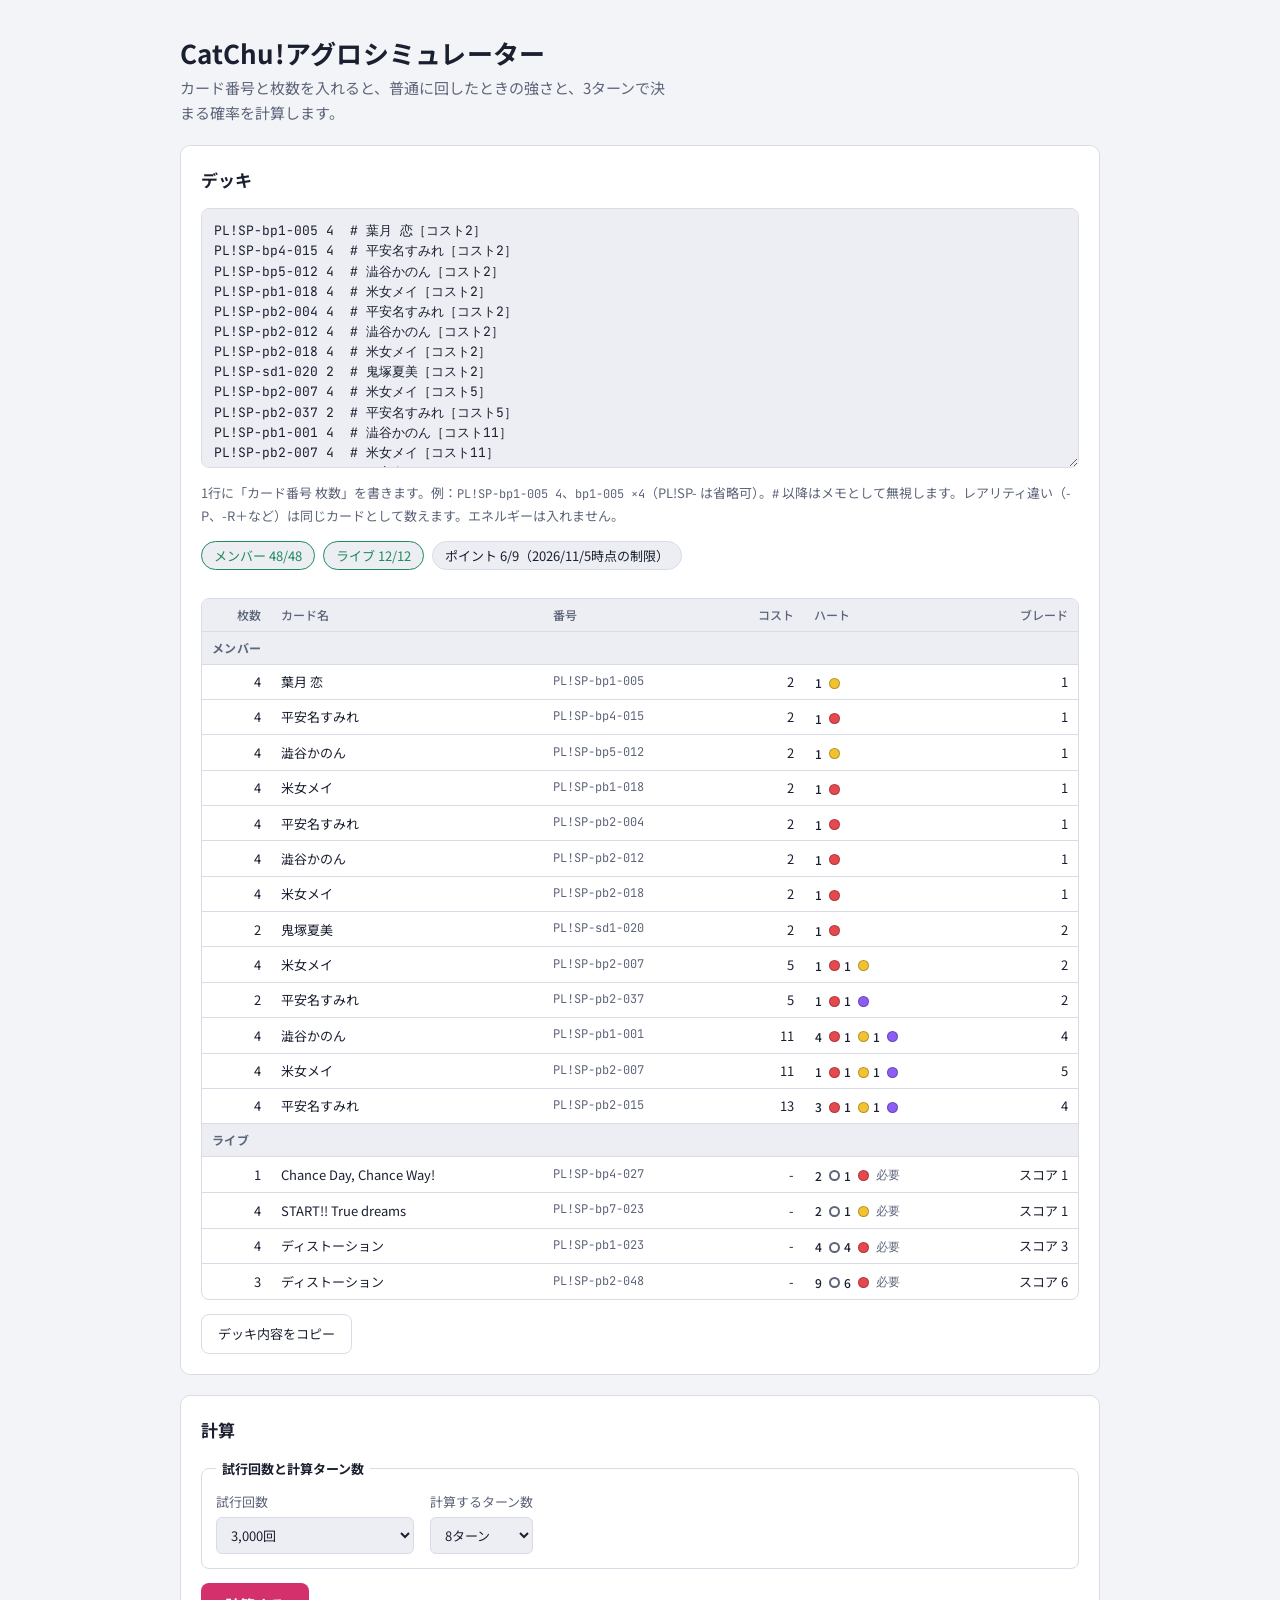
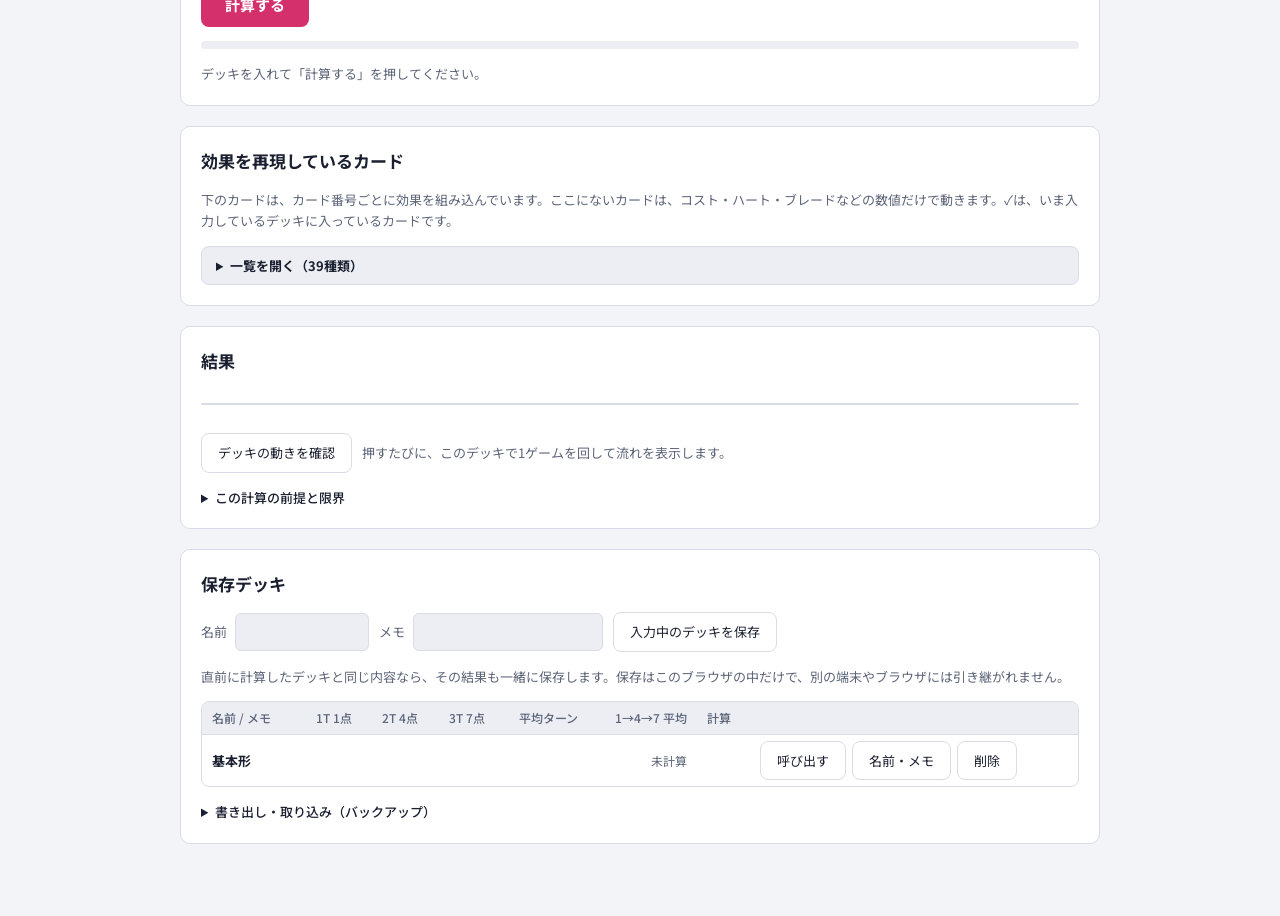
==== index.html @ fefd209f "ポイント表示の注記を変更 Co-Authored-By: Claude Sonnet 5.5 <noreply@anthropic.com> Claude-Session: https://claud" ====
<!doctype html>
<html lang="ja">
<head>
<meta charset="utf-8">
<meta name="viewport" content="width=device-width, initial-scale=1, viewport-fit=cover">
<meta name="robots" content="noindex, nofollow, noarchive, nosnippet, noimageindex">
<meta name="googlebot" content="noindex, nofollow">
</head>
<body>
<title>CatChu!アグロシミュレーター</title>
<link rel="preconnect" href="https://fonts.googleapis.com">
<link rel="preconnect" href="https://fonts.gstatic.com" crossorigin>
<link rel="stylesheet" href="https://fonts.googleapis.com/css2?family=JetBrains+Mono:wght@400;500&family=Noto+Sans+JP:wght@400;500;700&display=swap">
<style>
/* 配置: 1カラムの作業画面。上から「デッキ入力 → 設定 → 結果 → 比較表」。
   色: ラブカのピンクを1色だけ強調に使い、残りは青みのグレーで統一。 */
:root{
  --bg:#f3f4f8; --surface:#ffffff; --surface2:#eceef4; --line:#d9dce6;
  --fg:#1b2030; --muted:#5d6579; --accent:#d4306b; --accent-fg:#ffffff; --accent-soft:#fbe3ec;
  --good:#1f8a5b; --warn:#b7791f; --bad:#c0392b;
  --bar:#d4306b; --bar2:#8f98b3; --grid:#d9dce6;
  --font:"Noto Sans JP",system-ui,-apple-system,"Hiragino Sans","Yu Gothic UI",sans-serif;
  --mono:"JetBrains Mono",ui-monospace,SFMono-Regular,Menlo,Consolas,monospace;
}
@media (prefers-color-scheme: dark){
  :root:not([data-theme="light"]){
    --bg:#12141c; --surface:#1b1e29; --surface2:#242836; --line:#323749;
    --fg:#e8eaf2; --muted:#9aa2b8; --accent:#ff6b9d; --accent-fg:#1b0f15; --accent-soft:#3a1d2a;
    --good:#4cc38a; --warn:#e0a94a; --bad:#ff7b6b;
    --bar:#ff6b9d; --bar2:#6d7692; --grid:#323749; color-scheme:dark;
  }
}
:root[data-theme="dark"]{
  --bg:#12141c; --surface:#1b1e29; --surface2:#242836; --line:#323749;
  --fg:#e8eaf2; --muted:#9aa2b8; --accent:#ff6b9d; --accent-fg:#1b0f15; --accent-soft:#3a1d2a;
  --good:#4cc38a; --warn:#e0a94a; --bad:#ff7b6b;
  --bar:#ff6b9d; --bar2:#6d7692; --grid:#323749; color-scheme:dark;
}
*{box-sizing:border-box}
body{background:var(--bg);color:var(--fg);font-family:var(--font);font-size:15px;line-height:1.65;
  padding-block:28px 64px;padding-left:max(16px,env(safe-area-inset-left,0px));padding-right:max(16px,env(safe-area-inset-right,0px))}
.wrap{max-width:920px;margin:0 auto;display:flex;flex-direction:column;gap:20px}
header h1{font-size:26px;line-height:1.3;margin:0 0 6px;font-weight:700;letter-spacing:.01em;text-wrap:balance}
header p{margin:0;color:var(--muted);max-width:62ch}
section{background:var(--surface);border:1px solid var(--line);border-radius:10px;padding:20px;display:flex;flex-direction:column;gap:14px;min-width:0}
h2{font-size:17px;margin:0;font-weight:700}
h3{font-size:14px;margin:0;font-weight:700;color:var(--muted);letter-spacing:.04em}
.row{display:flex;flex-wrap:wrap;gap:10px;align-items:center}
.chips{display:flex;flex-wrap:wrap;gap:8px}
button,select,input[type=text]{font:inherit;color:inherit}
.chip{border:1px solid var(--line);background:var(--surface2);border-radius:999px;padding:5px 14px;cursor:pointer;font-size:13px}
.chip:hover{border-color:var(--accent)}
.chip:focus-visible,button:focus-visible,textarea:focus-visible,select:focus-visible,input:focus-visible{outline:2px solid var(--accent);outline-offset:2px}
textarea{width:100%;min-height:260px;resize:vertical;font-family:var(--mono);font-size:13px;line-height:1.55;background:var(--surface2);color:var(--fg);
  border:1px solid var(--line);border-radius:8px;padding:12px;tab-size:2}
.hint{font-size:13px;color:var(--muted);margin:0}
.pills{display:flex;flex-wrap:wrap;gap:8px}
.pill{font-size:13px;padding:3px 12px;border-radius:999px;background:var(--surface2);border:1px solid var(--line);font-variant-numeric:tabular-nums}
.pill.ok{border-color:var(--good);color:var(--good)}
.pill.ng{border-color:var(--bad);color:var(--bad)}
.pill.wn{border-color:var(--warn);color:var(--warn)}
ul.issues{margin:0;padding-left:1.2em;font-size:13px;display:flex;flex-direction:column;gap:2px}
ul.issues li.e{color:var(--bad)} ul.issues li.w{color:var(--warn)}
.tablewrap{overflow-x:auto;border:1px solid var(--line);border-radius:8px}
table{border-collapse:collapse;width:100%;font-size:13px;font-variant-numeric:tabular-nums}
th,td{padding:6px 10px;text-align:left;border-bottom:1px solid var(--line);white-space:nowrap}
th{font-weight:500;color:var(--muted);background:var(--surface2);font-size:12px}
tr:last-child td{border-bottom:0}
td.n,th.n{text-align:right}
tr.grp td{background:var(--surface2);color:var(--muted);font-size:12px;font-weight:700;letter-spacing:.04em}
.id{font-family:var(--mono);font-size:12px;color:var(--muted)}
.dots{display:inline-flex;gap:3px;align-items:center;vertical-align:middle}
.dot{width:11px;height:11px;border-radius:50%;display:inline-block;border:1px solid rgba(0,0,0,.25)}
.dot.k0{background:transparent;border:2px solid var(--muted)}
.k1{background:#ff8ab5}.k2{background:#e5484d}.k3{background:#f2c230}.k4{background:#3fb26b}.k5{background:#3b82f6}.k6{background:#8b5cf6}
.dots b{font-weight:500;font-size:12px;margin-right:4px;margin-left:1px}
.settings{display:flex;flex-wrap:wrap;gap:16px;align-items:end}
label.f{display:flex;flex-direction:column;gap:4px;font-size:13px;color:var(--muted)}
select,input[type=text]{background:var(--surface2);border:1px solid var(--line);border-radius:6px;padding:7px 10px;color:var(--fg)}
.grps{display:grid;grid-template-columns:repeat(auto-fit,minmax(260px,1fr));gap:12px}
fieldset.grp2{border:1px solid var(--line);border-radius:8px;padding:12px 14px 14px;margin:0;min-width:0;display:flex;flex-direction:column;gap:8px}
fieldset.grp2 legend{font-size:13px;font-weight:700;padding:0 6px}
.run{background:var(--accent);color:var(--accent-fg);border:0;border-radius:8px;padding:10px 24px;font-weight:700;cursor:pointer;font-size:15px}
.run:disabled{opacity:.5;cursor:default}
.ghost{background:transparent;border:1px solid var(--line);border-radius:8px;padding:8px 16px;cursor:pointer;font-size:13px}
.ghost:hover{border-color:var(--accent)}
.prog{height:8px;border-radius:99px;background:var(--surface2);overflow:hidden}
.prog>div{height:100%;width:0;background:var(--accent);transition:width .15s}
.tiles{display:grid;grid-template-columns:repeat(auto-fit,minmax(150px,1fr));gap:10px}
.tile{background:var(--surface2);border-radius:8px;padding:10px 14px;display:flex;flex-direction:column;gap:2px}
.tile .k{font-size:12px;color:var(--muted)}
.tile .v{font-size:24px;font-weight:700;font-variant-numeric:tabular-nums;line-height:1.3}
.tile.hi{background:var(--accent-soft)}
.tile .s{font-size:12px;color:var(--muted)}
.chartbox{min-width:0}
svg.chart{width:100%;height:auto;display:block}
svg.chart text{fill:var(--muted);font-family:var(--font);font-size:12px}
svg.chart text.val{fill:var(--fg);font-variant-numeric:tabular-nums;font-weight:700}
svg.chart .gl{stroke:var(--grid);stroke-width:1}
svg.chart .b1{fill:var(--bar)} svg.chart .b2{fill:var(--bar2)}
.funnel{display:flex;flex-direction:column;gap:8px}
.frow{display:grid;grid-template-columns:minmax(140px,230px) 1fr 64px;gap:10px;align-items:center;font-size:13px}
.frow .bar{height:16px;background:var(--surface2);border-radius:4px;overflow:hidden}
.frow .bar>div{height:100%;background:var(--bar);min-width:2px}
.frow .pc{font-variant-numeric:tabular-nums;text-align:right;font-weight:700}
.keys{display:flex;flex-wrap:wrap;gap:6px;font-size:12px}
.keys span{padding:2px 10px;border-radius:999px;border:1px solid var(--line)}
.keys span.y{border-color:var(--good);color:var(--good)} .keys span.n{border-color:var(--bad);color:var(--bad)}
details{font-size:13px;color:var(--muted)} details summary{cursor:pointer;color:var(--fg);font-weight:500}
details ul{margin:8px 0 0;padding-left:1.2em;display:flex;flex-direction:column;gap:4px}
.empty{color:var(--muted);font-size:14px;padding:6px 0}
details.eff{border:1px solid var(--line);border-radius:8px;padding:8px 14px;background:var(--surface2)}
details.eff>summary{font-weight:700;color:var(--fg)}
details.eff h4{margin:14px 0 4px;font-size:13px}
details.eff ul{margin:0;padding-left:1.3em;display:flex;flex-direction:column;gap:3px;font-size:13px;color:var(--fg)}
details.eff li .mk{color:var(--good);font-weight:700;margin-right:4px}
details.eff li .nt{color:var(--muted)}
#traceBox{display:flex;flex-direction:column;gap:12px}
#traceBox[hidden]{display:none}
#savedTable td.memo{white-space:normal;min-width:120px;max-width:240px;color:var(--muted)}
#savedTable .acts{display:flex;gap:6px}
#savedTable input[type=text]{width:100%;min-width:90px}
.stale{color:var(--muted);font-size:12px}
.tsum{font-weight:700;font-size:14px}
.tturn{border:1px solid var(--line);border-radius:8px;overflow:hidden}
.tturn h4{margin:0;padding:6px 12px;background:var(--surface2);font-size:13px;font-weight:700}
.trow{display:grid;grid-template-columns:92px 1fr;gap:10px;padding:5px 12px;border-top:1px solid var(--line);font-size:13px;line-height:1.6}
.trow:first-of-type{border-top:0}
.trow .bd{font-size:11px;color:var(--muted);padding-top:2px}
.trow .tx{white-space:pre-wrap;overflow-wrap:anywhere}
.trow.res-ok .tx{color:var(--good);font-weight:700}
.trow.res-ng .tx{color:var(--bad);font-weight:700}
@media (max-width:560px){
  .trow{grid-template-columns:1fr;gap:0} .trow .bd{padding-top:0}
  .frow{grid-template-columns:1fr 56px} .frow .bar{grid-column:1/3;order:3}
  section{padding:16px} header h1{font-size:22px}
}
@media (prefers-reduced-motion:reduce){.prog>div{transition:none}}
</style>

<div class="wrap">
<header>
  <h1>CatChu!アグロシミュレーター</h1>
  <p>カード番号と枚数を入れると、普通に回したときの強さと、3ターンで決まる確率を計算します。</p>
</header>

<section id="deckSec">
  <h2>デッキ</h2>
  <textarea id="deck" spellcheck="false" aria-label="デッキのカード番号と枚数" placeholder="PL!SP-bp1-005 4&#10;PL!SP-bp7-023 4&#10;（1行に カード番号 と 枚数）"></textarea>
  <p class="hint">1行に「カード番号 枚数」を書きます。例：<span class="id">PL!SP-bp1-005 4</span>、<span class="id">bp1-005 ×4</span>（PL!SP- は省略可）。<span class="id">#</span> 以降はメモとして無視します。レアリティ違い（-P、-R＋など）は同じカードとして数えます。エネルギーは入れません。</p>
  <div class="pills" id="pills"></div>
  <ul class="issues" id="issues"></ul>
  <div class="tablewrap" id="deckTable"></div>
  <div class="row"><button class="ghost" id="copyDeck" type="button">デッキ内容をコピー</button><span class="hint" id="copyMsg" role="status"></span></div>
</section>

<section id="runSec">
  <h2>計算</h2>
  <div class="grps">
    <fieldset class="grp2">
      <legend>試行回数と計算ターン数</legend>
      <div class="settings">
        <label class="f" for="nGen">試行回数
          <select id="nGen"><option value="300">300回（速い）</option><option value="1000">1,000回</option><option value="3000" selected>3,000回</option><option value="10000">10,000回（時間がかかる）</option></select></label>
        <label class="f" for="turns">計算するターン数
          <select id="turns"><option value="4">4ターン</option><option value="5">5ターン</option><option value="6">6ターン</option><option value="7">7ターン</option><option value="8" selected>8ターン</option><option value="9">9ターン</option><option value="10">10ターン</option></select></label>
      </div>
    </fieldset>
  </div>
  <div class="row"><button class="run" id="go" type="button">計算する</button></div>
  <div class="prog" aria-hidden="true"><div id="progBar"></div></div>
  <p class="hint" id="progMsg" role="status">デッキを入れて「計算する」を押してください。</p>
</section>

<section id="effSec">
  <h2>効果を再現しているカード</h2>
  <p class="hint">下のカードは、カード番号ごとに効果を組み込んでいます。ここにないカードは、コスト・ハート・ブレードなどの数値だけで動きます。✓は、いま入力しているデッキに入っているカードです。</p>
  <details class="eff"><summary>一覧を開く（<span id="effCount"></span>種類）</summary><div id="effList"></div></details>
</section>

<section id="resSec" hidden>
  <h2>結果</h2>
  <div class="tiles" id="tiles"></div>
  <div class="tablewrap" id="paceTable"></div>
  <p class="hint" id="resNote"></p>
  <div class="row"><button class="ghost" id="traceBtn" type="button">デッキの動きを確認</button><button class="ghost" id="traceToggle" type="button" hidden>ログを隠す</button><span class="hint">押すたびに、このデッキで1ゲームを回して流れを表示します。</span></div>
  <div id="traceBox" hidden></div>
  <details>
    <summary>この計算の前提と限界</summary>
    <ul>
      <li>上の3つは、通常プレイの中で「1ターン目に1点で成功 → 2ターン目も成功して累計4点以上 → 3ターン目も成功して累計7点以上」になった割合です（1ターン目が1点ライブに限られるため、表の「スコア 1→4→7 の順」の3ターン以内と同じか、それより少し低い数字になります）。</li>
      <li>平均ターンは通常プレイのモデルで、ライブ成功3回に届いた試行だけで平均しています。登場時・起動・ライブ開始時・ライブ成功時の効果の多く（サーチ、回収、ドロー、エネルギー支払い、START!! のデッキトップ操作など）を、簡易な判断ルールで入れています。効果の使いどころは機械的な目安なので、実際の最善手とは少し違います。1〜3ターン目の計算には、サーチ類とSTART!!の効果だけが入っています（3ターンの動きには回収や起動を使う余地がないため）。</li>
      <li>相手のスコアは考えていません。1ターン目のドローは常にあります。</li>
      <li>ポイント制限は、確認できた一部のカード（葉月 恋 bp1-005、若菜四季 sd1-019、鬼塚夏美 sd1-020、嵐 千砂都 pb1-014、LL-bp2-001）だけ判定します。</li>
      <li>試行回数が少ないと誤差が出ます。</li>
    </ul>
  </details>
</section>

<section id="savedSec">
  <h2>保存デッキ</h2>
  <div class="row">
    <label class="f" for="saveName" style="flex-direction:row;align-items:center;gap:8px">名前<input type="text" id="saveName" size="16" maxlength="40"></label>
    <label class="f" for="saveMemo" style="flex-direction:row;align-items:center;gap:8px">メモ<input type="text" id="saveMemo" size="24" maxlength="80"></label>
    <button class="ghost" id="saveDeck" type="button">入力中のデッキを保存</button>
    <span class="hint" id="saveMsg" role="status"></span>
  </div>
  <p class="hint">直前に計算したデッキと同じ内容なら、その結果も一緒に保存します。保存はこのブラウザの中だけで、別の端末やブラウザには引き継がれません。</p>
  <div class="tablewrap" id="savedTable"></div>
  <details>
    <summary>書き出し・取り込み（バックアップ）</summary>
    <div class="row" style="margin:10px 0">
      <button class="ghost" id="exportBtn" type="button">書き出す</button>
      <button class="ghost" id="importBtn" type="button">下の内容を取り込む</button>
      <span class="hint" id="xferMsg" role="status"></span>
    </div>
    <textarea id="xfer" spellcheck="false" style="min-height:110px" aria-label="書き出し・取り込み用のテキスト" placeholder="「書き出す」を押すとここに保存デッキ一覧が出ます。別の端末ではここに貼り付けて「取り込む」を押します。"></textarea>
  </details>
</section>
</div>

<script id="simsrc" type="text/plain">
/* ===== シミュレーター本体（DOMに依存しない） ===== */
function mulberry32(a){return function(){a|=0;a=a+0x6D2B79F5|0;let t=Math.imul(a^a>>>15,1|a);t=t+Math.imul(t^t>>>7,61|t)^t;return((t^t>>>14)>>>0)/4294967296;};}
function shuffle(arr,rnd){for(let i=arr.length-1;i>0;i--){const j=Math.floor(rnd()*(i+1));const t=arr[i];arr[i]=arr[j];arr[j]=t;}return arr;}
const HN_=['無','桃','赤','黄','緑','青','紫'];
function fmtH(h){const o=[];for(let i=0;i<7;i++)if(h[i]>0)o.push(HN_[i]+h[i]);return o.length?o.join(' '):'なし';}
function nm(c){return c?c.name+'（'+c.no.replace(/^PL!SP-/,'')+'）':'なし';}
function nmh(c){return c.kind==='メンバー'?nm(c)+'［コスト'+c.cost+'］':nm(c)+'［ライブ］';}
function bl(a,f){return a.length?'\n'+a.map(x=>'　・'+f(x)).join('\n'):' なし';}
function nmhs(a){return bl(a,nmh);}
function nms(a){return bl(a,nm);}
const AREA_=['左','中央','右'];
function isLiella(c){return !!(c&&c.group&&c.group.split('/').indexOf('Liella!')>=0);}
function sum(a){let s=0;for(const v of a)s+=v;return s;}

/* DB行 -> カード */
const OVERRIDE_HEARTS=new Set(['PL!SP-pb2-023','PL!SP-pb2-026','PL!SP-bp5-012','PL!SP-bp4-012']);
function makeCard(row){
  const [no,name,kind,unit,group,cost,h,blades,bh,score,allbh,genbh]=row;
  const c={no,name,kind:kind==='M'?'メンバー':kind==='L'?'ライブ':'エネルギー',unit,group,cost,blades,bh,score,allbh,genbh};
  if(kind==='L'){c.need=h.slice();c.h=[0,0,0,0,0,0,0];}else{c.h=h.slice();c.need=null;}
  c.ov=OVERRIDE_HEARTS.has(no);c.hsum=sum(c.h);
  return c;
}

/* ---- ステージ評価（簡易的なカード個別補正つき） ---- */
function memberHearts(c,i,E,leftover,liveBig){
  if(!c.ov)return c.h;
  const h=c.h.slice();const n=c.no;
  if(n==='PL!SP-pb2-023'){if(E>=6)h[2]+=2;if(E>=8)h[2]+=2;}
  else if(n==='PL!SP-pb2-026'){if(leftover>=1)h[2]+=2;}
  else if(n==='PL!SP-bp5-012'){if(liveBig)h[3]+=1;}
  else if(n==='PL!SP-bp4-012'){if(leftover>=1)h[2]+=1;}
  return h;
}
function memberBlades(c,i){
  let b=c.blades;const n=c.no;
  if(i===1){
    if(n==='PL!SP-bp1-004')b+=5;
    if(n==='PL!SP-sd2-004')b+=4;
    if(n==='PL!SP-bp5-015')b+=2;
  }
  return b;
}
function stageSummary(stage,E,leftover,liveBig){
  const h=[0,0,0,0,0,0,0];let B=0;
  for(let i=0;i<stage.length;i++){
    const m=stage[i];
    if(!m)continue;
    const mh=memberHearts(m,i,E,leftover,!!liveBig);
    for(let k=0;k<7;k++)h[k]+=mh[k];
    B+=memberBlades(m,i);
  }
  return [h,B];
}
function stageObj(stage,E,leftover,d){
  let hs=0,B=0;
  for(let i=0;i<3;i++){
    const m=stage[i];
    if(!m)continue;
    if(m.ov){const mh=memberHearts(m,i,E,leftover,false);hs+=mh[0]+mh[1]+mh[2]+mh[3]+mh[4]+mh[5]+mh[6];}
    else hs+=m.hsum;
    B+=memberBlades(m,i);
  }
  // CatChu!以外のメンバーは、あとでCatChu!に張り替える手間が出るため、同程度なら避ける
  let cc=0;
  for(let i=0;i<3;i++){const m=stage[i];if(m&&(m.unit==='CatChu!'||m.no==='PL!SP-bp1-005'))cc++;}
  return hs+d*B+0.4*cc;
}
function permutations(arr){
  if(arr.length<=1)return [arr.slice()];
  const out=[];
  arr.forEach((x,i)=>{const rest=arr.slice(0,i).concat(arr.slice(i+1));for(const p of permutations(rest))out.push([x].concat(p));});
  return out;
}
function satisfy(lives,have,allt,gen){
  for(const perm of permutations(lives)){
    const hv=have.slice();let a=allt,g=gen,ok=true;
    for(const L of perm){
      const need=L.need;
      for(let c=1;c<=6;c++){
        const d=need[c]-hv[c];
        if(d>0){
          if(a>=d){a-=d;hv[c]=0;}else{ok=false;break;}
        }else{hv[c]-=need[c];}
      }
      if(!ok)break;
      const gneed=need[0];
      let pool=a+g;for(let c=1;c<=6;c++)pool+=hv[c];
      if(pool<gneed){ok=false;break;}
      let t=gneed;
      let u=Math.min(g,t);g-=u;t-=u;
      u=Math.min(a,t);a-=u;t-=u;
      while(t>0){
        let bc=1;for(let k=2;k<=6;k++)if(hv[k]>hv[bc])bc=k;
        hv[bc]-=1;t-=1;
      }
    }
    if(ok)return true;
  }
  return false;
}
function effLive(L,stage,E,leftover){
  const need=L.need.slice();let score=L.score;
  const names=new Set();
  for(const m of stage)if(m&&m.unit==='CatChu!')names.add(m.name);
  const k=names.size;const n=L.no;
  if(n==='PL!SP-pb1-023'){if(k>=2&&(E-leftover)<=6)score+=1;}
  else if(n==='PL!SP-pb2-048'){
    for(let i=0;i<k;i++){const r=Math.min(2,need[0]);need[0]-=r;need[2]+=1;}
    if(need[2]>=9)score+=1;
  }
  else if(n==='PL!SP-bp4-028'){if(leftover>=1)score+=1;}
  else if(n==='PL!SP-sd1-026'){if(E>=9)score+=1;}
  else if(n==='PL!SP-bp1-027'){if(E>=12)score+=1;}
  else if(n==='PL!SP-pb2-045'){for(const m of stage)if(m&&sum(m.h)>=4)score+=1;}
  return {card:L,need,score,allbh:L.allbh,genbh:L.genbh,bh:L.bh};
}

const DEFAULT_PARAMS={mull_cost:5,mull_lives:1,mull_live_maxscore:3,mull_live_maxneed:7,yield_density:0.35,conf:0.8,hand_min:4,junk_cost:9,dig:3,fill:1,mull_k2:1,mull_km:99,play_pen:1,prot_turns:3,prot_one:1,attempt_th:0.5,th1:0.3,right_first:0.02,search_live:1,fill_always:1,est_n:24,prot_cost:1,sel_mode:1,prot_big:1,top_key:1,name_bonus:0.8,search_bonus:2,pace:1,s5:1,s5b:3,l37_bonus:1};

class Game{
  constructor(deck,rnd,params,log){
    this.rnd=rnd;this.p=params;this.log=log||null;this.turn=0;
    this.deck=deck.slice();shuffle(this.deck,rnd);
    this.hand=[];this.disc=[];this.stage=[null,null,null];
    this.E=3;this.entered=[false,false,false];
    this.succ=0;this.scoreTotal=0;this.lastScore=0;
    this.failCount=0;this.successCards=[];this.succLog=[];this.moved=false;this.liveRed=0;this.flagDraw=false;
    for(let i=0;i<6;i++)this.hand.push(this.drawOne());
    this.lg('hand','初期手札（6枚）:'+nmhs(this.hand));
    this.mulligan();
  }
  lg(k,sx){if(this.log)this.log.push({t:this.turn,k:k,s:sx});}
  drawOne(){
    if(!this.deck.length){
      if(!this.disc.length)return null;
      shuffle(this.disc,this.rnd);this.deck=this.disc;this.disc=[];
    }
    return this.deck.shift();
  }
  draw(n){for(let i=0;i<n;i++){const c=this.drawOne();if(c)this.hand.push(c);}}
  val(c){
    if(c.kind==='ライブ')return 3+c.score*0.3;
    return 2+(c.cost>=9?1:0)*0.2+sum(c.h)*0.2+c.blades*0.1;
  }
  mulligan(){
    const keep=[],rep=[];let livesKept=0;const p=this.p;
    const pri=c=>c.no==='PL!SP-bp1-005'?3:(c.no==='PL!SP-bp5-012'?2:(c.unit==='CatChu!'?1:0));
    const sorted=this.hand.slice().sort((a,b)=>((a.kind!=='メンバー')-(b.kind!=='メンバー'))||(a.cost-b.cost)||(pri(b)-pri(a)));
    let n2=0,nm5=0;
    for(const c of sorted){
      if(c.kind==='メンバー'&&c.cost<=2&&n2<p.mull_k2){keep.push(c);n2++;}
      else if(c.kind==='メンバー'&&c.cost>2&&c.cost<=p.mull_cost&&nm5<p.mull_km){keep.push(c);nm5++;}
      else if(c.kind==='ライブ'&&livesKept<p.mull_lives&&c.score<=p.mull_live_maxscore&&sum(c.need)<=p.mull_live_maxneed){keep.push(c);livesKept++;}
      else rep.push(c);
    }
    const n=rep.length;const newc=[];
    for(let i=0;i<n;i++)newc.push(this.deck.shift());
    for(const c of rep)this.deck.push(c);
    shuffle(this.deck,this.rnd);
    this.hand=keep.concat(newc);
    this.lg('mull','マリガン\n残す:'+nmhs(keep)+'\n戻す:'+nmhs(rep));
    this.lg('mull','引き直し:'+nmhs(newc)+'\n引き直し後の手札:'+nmhs(this.hand));
  }
  /* 序盤に守るカード：次に出すコスト3〜5の最強1枚と、3ターン目に出す11コスト以上の最強1枚 */
  protectedSet(){
    const p=this.p,ps=new Set();
    if(this.turn<=p.prot_turns){
      const m5=this.hand.filter(c=>c.kind==='メンバー'&&c.cost>=3&&c.cost<=p.mull_cost).sort((a,b)=>this.val(b)-this.val(a));
      if(p.prot_one)m5.slice(0,1).forEach(c=>ps.add(c));else m5.forEach(c=>ps.add(c));
    }
    if(p.prot_big&&this.turn<=2){
      const mb=this.hand.filter(c=>c.kind==='メンバー'&&c.cost>=9).sort((a,b)=>(sum(b.h)-sum(a.h))||(b.blades-a.blades));
      if(mb.length)ps.add(mb[0]);
    }
    return ps;
  }
  spareDiscard(){
    // このターンに出す予定のカード（reserved）と、序盤に守るカードは手札コストに使わない
    let b=null;
    const prot=this.p.prot_cost?this.protectedSet():null;
    for(const c of this.hand){
      if(this.reserved&&this.reserved.has(c))continue;
      if(prot&&prot.has(c))continue;
      if(b===null||this.val(c)<this.val(b))b=c;
    }
    return b;
  }
  /* サーチで選ぶ優先度：手札に出せるライブがなければ、出せるライブを最優先にする */
  searchPrio(){
    const lim=this.turn<=1?3:8;
    const want=!this.hand.some(x=>x.kind==='ライブ'&&sum(x.need)<=lim);
    const want5=this.p.s5&&this.turn<=2&&!this.hand.some(x=>x.kind==='メンバー'&&x.cost===5);
    return c=>(want&&c.kind==='ライブ'&&sum(c.need)<=lim)?100-sum(c.need)+c.score*0.1:(want5&&c.kind==='メンバー'&&c.cost===5)?50+this.val(c)*0.01:this.val(c);
  }
  lookTop(n,pred){
    const top=[];
    for(let i=0;i<n;i++){const c=this.drawOne();if(c)top.push(c);}
    let pick=null;const cs=top.filter(pred);
    const pr=this.p.search_live?this.searchPrio():(c=>this.val(c));
    if(cs.length){pick=cs[0];for(const c of cs)if(pr(c)>pr(pick))pick=c;}
    for(const c of top){if(c===pick)continue;this.disc.push(c);}
    this.lg('eff','　デッキの上'+n+'枚:'+nms(top)+'\n　→ '+(pick?nm(pick)+'を手札に加えた':'該当なし')+'（残りは控え室）');
    return pick;
  }
  removeFromHand(c){const i=this.hand.indexOf(c);if(i>=0)this.hand.splice(i,1);}
  costDiscard(c){
    const d=this.spareDiscard();
    if(d!==null&&this.val(d)<4.5){
      this.removeFromHand(d);this.disc.push(d);
      this.lg('eff','【'+c.name+'】登場時: 手札の'+nm(d)+'を控え室に置いてコストにした');
      return d;
    }
    this.lg('eff','【'+c.name+'】登場時: コストにできる不要札がないため使わない');
    return null;
  }
  onEnter(c,area,baton,leftoverRef){
    const n=c.no;
    if(n==='PL!SP-bp1-005'){
      if(this.costDiscard(c)!==null){const pick=this.lookTop(5,isLiella);if(pick)this.hand.push(pick);}
    }else if(n==='PL!SP-bp5-014'){
      if(this.moved){this.draw(1);this.lg('eff','【'+c.name+'】登場時: 他のメンバーが移動済みのため1枚ドロー');}
    }else if(n==='PL!SP-pb1-015'){
      if(this.costDiscard(c)!==null){const pick=this.lookTop(5,x=>x.unit==='CatChu!');if(pick)this.hand.push(pick);}
    }else if(n==='PL!SP-bp2-007'){
      if(this.costDiscard(c)!==null){const pick=this.lookTop(5,x=>x.kind==='メンバー');if(pick)this.hand.push(pick);}
    }else if(n==='PL!SP-bp7-018'){
      const lv=this.hand.filter(x=>x.kind==='ライブ');
      if(lv.length){
        let d=lv[0];for(const x of lv)if(this.val(x)<this.val(d))d=x;
        this.removeFromHand(d);this.disc.push(d);
        this.lg('eff','【'+c.name+'】登場時: 手札のライブ'+nm(d)+'を控え室に置いた');
        const pick=this.lookTop(5,x=>true);
        if(pick)this.hand.push(pick);
      }
    }else if(n==='PL!SP-pb2-037'&&area===0){
      const h0=this.hand.length;
      this.draw(2);
      this.lg('eff','【'+c.name+'】登場時（左サイド）: 2枚ドロー:'+nms(this.hand.slice(h0)));
      const ds=[];
      for(let i=0;i<2;i++){const d=this.spareDiscard();if(d){this.removeFromHand(d);this.disc.push(d);ds.push(d);}}
      this.lg('eff','　手札2枚を控え室へ:'+nms(ds));
    }else if(n==='PL!SP-sd1-001'){
      const k=Math.floor(this.E/6);
      this.draw(k);this.lg('eff','【'+c.name+'】登場時: '+k+'枚ドロー');
    }else if(n==='PL!SP-bp1-012'&&leftoverRef[0]>=1){
      leftoverRef[0]-=1;
      this.lg('eff','【'+c.name+'】登場時: エネルギー1を支払って上3枚を見る');
      const pick=this.lookTop(3,x=>true);
      if(pick)this.hand.push(pick);
    }else if(n==='PL!SP-pb2-015'){
      const d=this.spareDiscard();
      if(d!==null&&this.val(d)<4.5){
        const cs=this.disc.filter(x=>x.unit==='CatChu!');
        if(cs.length){
          this.removeFromHand(d);this.disc.push(d);
          let pick=cs[0];for(const x of cs)if(this.val(x)>this.val(pick))pick=x;
          this.disc.splice(this.disc.indexOf(pick),1);this.hand.push(pick);
          this.lg('eff','【'+c.name+'】登場時: 手札の'+nm(d)+'を控え室に置き、控え室から'+nm(pick)+'を手札に加えた');
        }else this.lg('eff','【'+c.name+'】登場時: 控え室にCatChu!がないため使わない');
      }else this.lg('eff','【'+c.name+'】登場時: コストにできる不要札がないため使わない');
    }else if(n==='PL!SP-pb2-001'){
      if(this.costDiscard(c)!==null){
        const pick=this.lookTop(5,x=>x.kind==='メンバー'&&x.cost<=4);
        if(pick){
          let e=-1;for(let i=0;i<3;i++)if(this.stage[i]===null){e=i;break;}
          if(e>=0){this.stage[e]=pick;this.entered[e]=true;this.lg('eff','　'+nm(pick)+'を空きエリア（'+AREA_[e]+'）に登場させた');}
          else this.hand.push(pick);
        }
      }
    }
  }
  hasStage(no){for(const m of this.stage)if(m&&m.no===no)return true;return false;}
  /* 起動効果（冬毬のポジションチェンジ、控え室から回収する起動） */
  activations(){
    const st=this.stage;
    // 冬毬 bp7-022：すみれ bp5-004 / かのん sd2-012 と入れ替えて誘発させる
    const ti=st.findIndex(m=>m&&m.no==='PL!SP-bp7-022');
    if(ti>=0&&this.E>=3){
      let j=st.findIndex((m,i)=>i!==ti&&m&&m.no==='PL!SP-bp5-004');
      if(j<0&&this.E>=7)j=st.findIndex((m,i)=>i!==ti&&m&&m.no==='PL!SP-sd2-012');
      if(j>=0){
        this.E-=1;
        const tmp=st[ti];st[ti]=st[j];st[j]=tmp;
        this.moved=true;this.liveRed+=1;
        this.lg('eff','【冬毬（bp7-022）】起動: エネルギー1枚をエネルギーデッキへ戻し、'+AREA_[ti]+'と'+AREA_[j]+'のメンバーを入れ替え（ポジションチェンジ）。移動した'+nm(st[ti])+'が誘発し、ライブ終了時まで赤ハートを得る');
        if(st[ti].no==='PL!SP-bp5-004'&&!this.flagDraw){this.flagDraw=true;this.draw(1);this.lg('eff','　【すみれ（bp5-004）】誘発: 1枚ドロー');}
      }
    }
    // 控え室から回収する起動（自分を控え室へ）
    if(this.turn>=2){
      for(let i=0;i<3;i++){
        const m=st[i];if(!m)continue;
        const n=m.no;
        if(n==='PL!SP-bp4-015'||n==='PL!SP-pb2-031'){
          const hm=this.hand.filter(x=>x.kind==='メンバー').length;
          const cs=this.disc.filter(x=>x.kind==='メンバー'&&x!==m);
          if(hm<=2&&this.E>=4&&cs.length){
            let pick=cs[0];for(const x of cs)if(this.val(x)>this.val(pick))pick=x;
            this.disc.splice(this.disc.indexOf(pick),1);this.disc.push(m);st[i]=null;this.hand.push(pick);
            this.lg('eff','【'+m.name+'（'+n.replace('PL!SP-','')+'）】起動: '+AREA_[i]+'から控え室へ置き、控え室の'+nm(pick)+'を手札に加えた');
          }
        }else if(n==='PL!SP-pb1-018'||n==='PL!SP-pb2-012'){
          const hasLive=this.hand.some(x=>x.kind==='ライブ');
          const cs=this.disc.filter(x=>x.kind==='ライブ');
          if(!hasLive&&cs.length){
            let pick=cs[0];for(const x of cs)if(this.val(x)>this.val(pick))pick=x;
            this.disc.splice(this.disc.indexOf(pick),1);this.disc.push(m);st[i]=null;this.hand.push(pick);
            this.lg('eff','【'+m.name+'（'+n.replace('PL!SP-','')+'）】起動: '+AREA_[i]+'から控え室へ置き、控え室のライブ'+nm(pick)+'を手札に加えた');
          }
        }
      }
    }
  }
  /* 今の盤面・手札・エネルギーから、このターンに出す最善のカードの組を探す */
  planMain(energy){
    const d=this.p.yield_density,pen=this.p.play_pen,P=this.p;
    let best=null;const E0=this.E;
    const hand0=this.hand.slice();
    const H=hand0.length;
    const noLive=!hand0.some(c=>c.kind==='ライブ');
    const no5=P.s5&&this.turn<=2&&!hand0.some(c=>c.kind==='メンバー'&&c.cost===5);
    const visited=new Set();
    const stage0=this.stage.slice();
    function extra(stage,plays){
      let v=0;
      const nmset=new Set();
      for(let i=0;i<3;i++){const m=stage[i];if(m){v+=P.right_first*i;if(m.unit==='CatChu!')nmset.add(m.name);}}
      v+=P.name_bonus*nmset.size;
      for(const pl of plays){
        const c=pl[0];
        if(noLive&&c.no==='PL!SP-bp1-005')v+=P.search_bonus;
        else if(no5&&c.no==='PL!SP-bp1-005')v+=P.s5b;
        if(c.no==='PL!SP-pb2-037'&&pl[1]===0)v+=P.l37_bonus;
      }
      return v;
    }
    function rec(mask,stage,sid,entered,energyLeft,plays,depth){
      const key=mask+'|'+sid[0]+','+sid[1]+','+sid[2]+'|'+entered[0]+entered[1]+entered[2]+'|'+energyLeft;
      if(visited.has(key))return;
      visited.add(key);
      const obj=stageObj(stage,E0,energyLeft,d)-pen*plays.length+extra(stage,plays);
      if(best===null||obj>best[0]+1e-9)best=[obj,plays.slice()];
      if(depth===3)return;
      const seen=new Set();
      for(let hi=0;hi<H;hi++){
        if((mask>>hi)&1)continue;
        const c=hand0[hi];
        if(c.kind!=='メンバー'||seen.has(c.no))continue;
        seen.add(c.no);
        for(let a=0;a<3;a++){
          if(entered[a])continue;
          const old=stage[a];
          const cost=c.cost;
          const options=[[cost,false]];
          if(old!==null)options.push([Math.max(0,cost-old.cost),true]);
          for(const [pay,baton] of options){
            if(pay>energyLeft)continue;
            const st2=stage.slice();st2[a]=c;
            const en2=entered.slice();en2[a]=true;
            const sid2=sid.slice();sid2[a]=hi;
            plays.push([c,a,baton,pay]);
            rec(mask|(1<<hi),st2,sid2,en2,energyLeft-pay,plays,depth+1);
            plays.pop();
          }
        }
      }
    }
    rec(0,stage0,[-1,-1,-1],this.entered.slice(),energy,[],0);
    return best[1];
  }
  mainPhase(){
    const leftover=[this.E];
    let any=false;
    for(let iter=0;iter<4;iter++){
      const plan=this.planMain(leftover[0]);
      if(!plan.length)break;
      // 先に出すカード：サーチ持ち（恋など）を優先。出したあとで計画を組み直す
      const SEARCH=['PL!SP-bp1-005','PL!SP-pb1-015','PL!SP-bp2-007','PL!SP-bp7-018','PL!SP-pb2-001'];
      let pi=0,bestRank=99;
      plan.forEach((pl,i)=>{const r=SEARCH.indexOf(pl[0].no);const rk=r<0?50:r;if(rk<bestRank){bestRank=rk;pi=i;}});
      const [c,a,baton,pay]=plan[pi];
      this.reserved=new Set(plan.filter((_,i)=>i!==pi).map(x=>x[0]));
      any=true;
      this.removeFromHand(c);
      const old=this.stage[a];
      if(old!==null)this.disc.push(old);
      this.stage[a]=c;this.entered[a]=true;
      leftover[0]-=pay;
      this.lg('play',AREA_[a]+'に '+nm(c)+'（コスト'+c.cost+'）を登場'+(old!==null?'：'+nm(old)+'（コスト'+old.cost+'）からバトンタッチ、支払い'+pay:'：支払い'+pay)+'（残りエネルギー'+leftover[0]+'）');
      this.onEnter(c,a,baton,leftover);
      this.reserved=null;
    }
    if(!any)this.lg('play','登場させるカードなし');
    this.reserved=null;
    return leftover[0];
  }
  densityEstimate(){
    let pool=this.deck;
    if(!pool.length)pool=this.disc;
    if(!pool.length)return 0.3;
    let t=0;
    for(const c of pool)t+=(c.bh?1:0)+c.allbh+c.genbh;
    return t/pool.length;
  }
  /* デッキの残りの中身から、このライブ構成が成功する確率を見積もる */
  estP(sub,leftover){
    const lb=sub.some(L=>sum(L.need)>=8);
    const [h2,B2]=stageSummary(this.stage,this.E,leftover,lb);
    h2[2]+=this.liveRed;
    let pool=this.deck.length>=B2?this.deck:this.deck.concat(this.disc);
    if(!pool.length||B2<=0){return satisfy(sub,h2,0,0)?1:0;}
    const S=this.p.est_n,idx=pool.map((_,i)=>i);let okc=0;
    for(let t=0;t<S;t++){
      const have=h2.slice();let allt=0,gen=0;
      const m=Math.min(B2,pool.length);
      for(let i=0;i<m;i++){
        const j=i+Math.floor(this.rnd()*(pool.length-i));
        const tmp=idx[i];idx[i]=idx[j];idx[j]=tmp;
        const c=pool[idx[i]];
        if(c.bh)have[c.bh]+=1;allt+=c.allbh;gen+=c.genbh;
      }
      if(satisfy(sub,have,allt,gen))okc++;
    }
    return okc/S;
  }
  livePhase(leftover){
    const p=this.p;
    const lives=this.hand.filter(c=>c.kind==='ライブ').map(c=>effLive(c,this.stage,this.E,leftover));
    let [h,B]=stageSummary(this.stage,this.E,leftover,false);h[2]+=this.liveRed;
    const dAll=this.densityEstimate();
    const expHearts=B*dAll;
    const totalHave=sum(h);
    let best=null;
    const maxR=Math.min(3,lives.length);
    const combos=[];
    (function comb(start,cur){
      if(cur.length>0&&cur.length<=maxR)combos.push(cur.slice());
      if(cur.length===maxR)return;
      for(let i=start;i<lives.length;i++){cur.push(lives[i]);comb(i+1,cur);cur.pop();}
    })(0,[]);
    // Python版と同じ順序（サイズ順→辞書順）に並べ替え
    combos.sort((a,b)=>a.length-b.length);
    if(p.attempt_th>=0){
      for(const sub of combos){
        const pr=this.estP(sub,leftover);
        if(pr<(this.turn<=1&&p.th1!==undefined?p.th1:p.attempt_th)||pr<=0)continue;
        let sc=0;for(const L of sub)sc+=L.score;
        if(p.pace){
          const tg=this.succ===0?1:this.succ===1?4-this.scoreTotal:7-this.scoreTotal;
          const key=sc>=tg?1000-sc:sc;
          if(best===null||key>best[0][1]||(key===best[0][1]&&pr>best[0][0]+1e-9))best=[[pr,key],sub];
        }else if(p.sel_mode===1){
          // 成功確率が基準以上のものの中から、点数の高いものを優先する
          if(best===null||sc>best[0][1]||(sc===best[0][1]&&pr>best[0][0]+1e-9))best=[[pr,sc],sub];
        }else if(best===null||pr>best[0][0]+1e-9||(Math.abs(pr-best[0][0])<=1e-9&&sc>best[0][1]))best=[[pr,sc],sub];
      }
    }else{
    for(const sub of combos){
      let need=0;for(const L of sub)need+=sum(L.need);
      let short=0;
      for(let c=1;c<=6;c++){
        let nc=0;for(const L of sub)nc+=L.need[c];
        short+=Math.max(0,nc-h[c]);
      }
      const avail=totalHave+p.conf*expHearts;
      if(need<=avail&&short<=p.conf*expHearts+0.01){
        let sc=0;for(const L of sub)sc+=L.score;
        const key=[sc,-need];
        if(best===null||key[0]>best[0][0]||(key[0]===best[0][0]&&key[1]>best[0][1]))best=[key,sub];
      }
    }
    }
    const chosen=best?best[1].map(L=>L.card):[];
    if(best&&p.attempt_th>=0)this.lg('set','ライブ成功確率の見積もり（デッキの残りから）: '+Math.round(best[0][0]*100)+'%');
    const setcards=chosen.slice();
    while(setcards.length<3&&this.hand.length-setcards.length>p.hand_min){
      const junk=this.hand.filter(c=>setcards.indexOf(c)<0&&c.kind==='メンバー'&&c.cost>=p.junk_cost);
      if(!junk.length)break;
      let mx=junk[0];for(const c of junk)if(c.cost>mx.cost)mx=c;
      setcards.push(mx);
    }
    // 序盤は、次のターンに出す5コスト帯のカードを入れ替えに使わない
    const protSet=this.protectedSet();
    // 手札にライブがない場合は、不要なメンバーを伏せて入れ替え、ライブを探しに行く
    let digging=false;
    if(p.dig>-50&&setcards.length===0&&!this.hand.some(c=>c.kind==='ライブ')){
      const pool=this.deck.filter(c=>c.kind==='メンバー');
      let avg=0;if(pool.length){for(const c of pool)avg+=this.val(c);avg/=pool.length;}
      const cand=this.hand.filter(c=>c.kind==='メンバー'&&!protSet.has(c)).sort((a,b)=>this.val(a)-this.val(b));
      for(const c of cand){if(setcards.length<3&&this.val(c)<avg+p.dig){setcards.push(c);digging=true;}}
    }
    if(p.fill&&(setcards.length>0||p.fill_always)&&setcards.length<3&&digging===false){
      const pool=this.deck.filter(c=>c.kind==='メンバー');
      let avg=0;if(pool.length){for(const c of pool)avg+=this.val(c);avg/=pool.length;}
      const cand=this.hand.filter(c=>c.kind==='メンバー'&&setcards.indexOf(c)<0&&!protSet.has(c)).sort((a,b)=>this.val(a)-this.val(b));
      for(const c of cand){if(setcards.length<3&&this.val(c)<avg+p.dig)setcards.push(c);}
    }
    for(const c of setcards)this.removeFromHand(c);
    const n=setcards.length;
    const zoneLives=setcards.filter(c=>c.kind==='ライブ');
    const junkc=setcards.filter(c=>c.kind!=='ライブ');
    for(const c of junkc)this.disc.push(c);
    const hb2=this.hand.length;
    this.draw(n);
    if(!n)this.lg('set','ライブ置き場に伏せるカードなし');
    else this.lg('set',(digging?'手札にライブがないため、ライブを探して入れ替え。':'')+'ライブ置き場に伏せる（ライブ'+zoneLives.length+'枚＋手札入れ替え'+junkc.length+'枚）:'+nmhs(setcards)+'\n同数の'+n+'枚をドロー:'+nmhs(this.hand.slice(hb2))+'\n手札:'+nmhs(this.hand));
    if(!zoneLives.length){this.lg('res','ライブカードを伏せていないためライブ判定なし');return;}
    const st=this.stage,E=this.E;
    const cat=new Set();for(const m of st)if(m&&m.unit==='CatChu!')cat.add(m.name);
    // ---- ライブ開始時の効果（エネルギー：spent=使用済み枚数）----
    let spent=Math.max(0,E-leftover);
    let extraB=0;
    for(const m of st){
      if(m&&m.no==='PL!SP-pb2-040'&&E-spent>=1){spent+=1;extraB+=2;this.lg('ls','【メイ（pb2-040）】エネルギー1を支払い、ブレード+2');}
    }
    for(const m of st){
      if(m&&m.no==='PL!SP-pb2-018'){
        let g=0;for(const nn of cat)if(nn!==m.name)g++;
        spent=Math.max(0,spent-g);
        this.lg('ls','【メイ（pb2-018）】名前の異なるCatChu!が'+g+'人 → エネルギー'+g+'枚をアクティブに');
      }
    }
    let paid1=false;
    for(const m of st){
      if(m&&m.no==='PL!SP-pb1-001'){
        if(E-spent>=2){spent+=2;paid1=true;this.lg('ls','【かのん（pb1-001）】エネルギー2を支払い、手札は捨てない');}
        else{const ds=[];for(let i=0;i<2;i++){const d=this.spareDiscard();if(d){this.removeFromHand(d);this.disc.push(d);ds.push(d);}}this.lg('ls','【かのん（pb1-001）】エネルギーが足りないため手札2枚を控え室へ:'+nms(ds));}
      }
    }
    const has023=zoneLives.some(L=>L.no==='PL!SP-pb1-023')&&cat.size>=2;
    let spentAfter=spent;
    if(has023)spentAfter=Math.max(0,spent-6);
    if(has023)this.lg('ls','【ディストーション（pb1-023）】CatChu!が'+cat.size+'名 → エネルギーを最大6枚アクティブに'+(spent<=6?'。全アクティブとなりスコア+1':'。全アクティブにならずスコア+なし'));
    else if(zoneLives.some(L=>L.no==='PL!SP-pb1-023'))this.lg('ls','【ディストーション（pb1-023）】名前の異なるCatChu!が'+cat.size+'名のため効果なし');
    const lo=E-spent;                       // 023の効果でアクティブにする前の残り
    const leftEff=has023?E-Math.max(0,spent):lo; // effLive用：E-leftEff<=6 で全アクティブ扱い
    const liveBig=zoneLives.some(L=>sum(L.need)>=8);
    [h,B]=stageSummary(this.stage,this.E,lo,liveBig);
    h[2]+=this.liveRed;B+=extraB;
    const reveal=[];
    for(let i=0;i<B;i++){const c=this.drawOne();if(c===null)break;reveal.push(c);}
    const have=h.slice();let allt=0,gen=0;
    for(const c of reveal){if(c.bh)have[c.bh]+=1;allt+=c.allbh;gen+=c.genbh;}
    const zl=zoneLives.map(L=>effLive(L,this.stage,this.E,leftEff));
    for(const x of zl){
      if(x.card.no==='PL!SP-pb2-048')this.lg('ls','【ディストーション（pb2-048）】名前の異なるCatChu!が'+cat.size+'名 → 必要ハート '+fmtH(x.card.need)+' が '+fmtH(x.need)+' に'+(x.score>x.card.score?'、スコア+1':''));
    }
    this.lg('ls','ステージの合計: ハート '+fmtH(h)+'／ブレード'+B);
    this.lg('set','公開するライブ:'+bl(zl,x=>nm(x.card)+'（必要 '+fmtH(x.need)+'／スコア'+x.score+'）'));
    this.lg('res','エール'+reveal.length+'枚:'+nms(reveal)+'\nエールで得たハート: '+fmtH(have.map((v,i)=>i?v-h[i]:0))+(allt?' ＋ALL'+allt:'')+(gen?' ＋全ブレード'+gen:''));
    const ok=satisfy(zl,have,allt,gen);
    if(ok){
      this.succ+=1;
      let sc=0;for(const L of zl)sc+=L.score;
      let active=E-spentAfter;
      // START!! True dreams：エールのLiella!カードを1枚デッキトップへ
      let keep=null;
      if(zoneLives.some(L=>L.no==='PL!SP-bp7-023')){
        const cs=reveal.filter(isLiella);
        if(this.p.top_key){
          // 次のターンに必要なカードが出たときだけ、デッキトップに置く
          const hand=this.hand,stg=this.stage.filter(Boolean);
          const needLive=!hand.some(x=>x.kind==='ライブ'&&sum(x.need)<=8);
          const need5=this.turn<=2&&!hand.some(x=>x.kind==='メンバー'&&x.cost>=3&&x.cost<=5)&&!stg.some(m=>m.cost>=5);
          const needBig=!hand.some(x=>x.kind==='メンバー'&&x.cost>=9)&&stg.some(m=>m.cost>=3&&m.cost<=5)&&this.turn>=2;
          const rank=c=>{
            if(c.kind==='ライブ')return(needLive&&sum(c.need)<=8)?3:0;
            if(c.cost>=3&&c.cost<=5)return need5?2:0;
            if(c.cost>=9)return needBig?1:0;
            return 0;
          };
          let br=0;
          for(const c of cs){const r=rank(c);if(r>br||(r===br&&r>0&&keep&&this.val(c)>this.val(keep))){br=r;keep=c;}}
          if(br===0)keep=null;
        }else if(cs.length){keep=cs[0];for(const c of cs)if(this.val(c)>this.val(keep))keep=c;}
      }
      let nLiella=0;for(const c of reveal)if(isLiella(c))nLiella++;
      this.lg('res','ライブ成功（'+this.succ+'回目）');
      for(const c of reveal){if(c!==keep)this.disc.push(c);}
      if(keep){this.deck.unshift(keep);this.lg('lsucc','【START!! True dreams（bp7-023）】エールの'+nm(keep)+'をデッキの一番上に置いた');}
      let bestL=zoneLives[0];
      for(const L of zoneLives)if(effLive(L,this.stage,this.E,leftEff).score>effLive(bestL,this.stage,this.E,leftEff).score)bestL=L;
      for(const L of zoneLives)if(L!==bestL)this.disc.push(L);
      this.successCards.push(bestL);
      // ---- ライブ成功時の効果 ----
      for(const m of st){
        if(!m)continue;
        const n=m.no;
        if(n==='PL!SP-pb2-007'&&active>=3){
          const cs=this.disc.filter(x=>x.kind==='ライブ'&&isLiella(x));
          if(cs.length){active-=3;let pick=cs[0];for(const x of cs)if(this.val(x)>this.val(pick))pick=x;this.disc.splice(this.disc.indexOf(pick),1);this.hand.push(pick);this.lg('lsucc','【メイ（pb2-007）】エネルギー3を支払い、控え室のライブ'+nm(pick)+'を手札に加えた');}
        }else if(n==='PL!SP-pb1-001'&&active>=6){active-=6;sc+=1;this.lg('lsucc','【かのん（pb1-001）】エネルギー6を支払い、ライブの合計スコア+1');}
        else if(n==='PL!SP-pb2-004'){
          if(zl.some(x=>x.score>x.card.score)){this.draw(1);this.lg('lsucc','【すみれ（pb2-004）】元のスコアより高いライブがあるため1枚ドロー');}
        }else if(n==='PL!SP-sd2-017'){
          this.draw(1);const d=this.spareDiscard();if(d){this.removeFromHand(d);this.disc.push(d);}this.lg('lsucc','【きな子（sd2-017）】1枚ドローし、手札の'+nm(d)+'を控え室へ');
        }else if(n==='PL!SP-PR-018'){
          if(nLiella>=7){
            this.E+=1;
            this.lg('lsucc','【かのん（PR-018）】エールのLiella!が'+nLiella+'枚（7枚以上）→ エネルギーデッキからエネルギー1枚を置いた');
            if(!this.flagDraw&&this.hasStage('PL!SP-bp5-004')){this.flagDraw=true;this.draw(1);this.lg('lsucc','　【すみれ（bp5-004）】誘発: 1枚ドロー');}
          }
        }
      }
      // Chance Day, Chance Way!：フォーメーションチェンジ（Liella!のみ）
      if(zoneLives.some(L=>L.no==='PL!SP-bp4-027')&&st.every(m=>!m||isLiella(m))){
        const ci=st.findIndex(m=>m&&m.no==='PL!SP-sd2-004');
        if(ci>=0&&ci!==1){const t=st[1];st[1]=st[ci];st[ci]=t;}
        this.lg('lsucc','【Chance Day, Chance Way!（bp4-027）】フォーメーションチェンジ'+(ci>=0&&ci!==1?'：'+nm(st[1])+'を中央へ移動':'（配置は変えず）'));
        if(!this.flagDraw&&this.hasStage('PL!SP-bp5-004')){this.flagDraw=true;this.draw(1);this.lg('lsucc','　【すみれ（bp5-004）】誘発: 1枚ドロー');}
      }
      this.scoreTotal+=sc;
      this.succLog.push([this.turn,this.scoreTotal]);
      this.lg('res','このターンのスコア '+sc+'、累計 '+this.scoreTotal);
      this.lastScore=sc;
    }else{
      {const nd=[0,0,0,0,0,0,0];for(const x of zl)for(let i=0;i<7;i++)nd[i]+=x.need[i];
      this.lg('res','ライブ失敗（必要 '+fmtH(nd)+' に対し、獲得 '+fmtH(have)+(allt?' ＋ALL'+allt:'')+(gen?' ＋全ブレード'+gen:'')+'。伏せたライブは控え室へ）');}
      for(const c of reveal)this.disc.push(c);
      this.failCount+=1;
      for(const L of zoneLives)this.disc.push(L);
      this.lastScore=0;
    }
  }
  run(turns){
    const res=[];
    for(let t=1;t<=turns;t++){
      this.E+=1;
      this.entered=[false,false,false];
      this.turn=t;this.moved=false;this.liveRed=0;this.flagDraw=false;
      const hb=this.hand.length;
      this.draw(1);
      this.lg('hand','エネルギー'+this.E+'。ドロー:'+nmhs(this.hand.slice(hb))+'\n手札:'+nmhs(this.hand));
      this.activations();
      const leftover=this.mainPhase();
      this.lg('play','盤面: 左 '+nm(this.stage[0])+' ／ 中央 '+nm(this.stage[1])+' ／ 右 '+nm(this.stage[2]));
      this.lastScore=0;
      this.livePhase(leftover);
      res.push([this.succ,this.scoreTotal,this.lastScore]);
      if(this.log&&this.succ>=3){this.lg('res','ライブ成功3回に到達：'+t+'ターン目で勝利');break;}
    }
    return res;
  }
}

/* 通常プレイの集計器（少しずつ回せる形） */
function makeEvaluator(deck,turns,seed,params){
  const p=Object.assign({},DEFAULT_PARAMS,params||{});
  const rnd=mulberry32(seed);
  const acc={n:0,first:[],t3:[],pace:[],st:[0,0,0],succ:new Array(turns+2).fill(0),score:new Array(turns+2).fill(0),fails:0,turns};
  return {
    step(k){
      for(let i=0;i<k;i++){
        const g=new Game(deck,rnd,p);
        const r=g.run(turns);
        let fs=r.findIndex(x=>x[0]>=1);fs=fs<0?turns+1:fs+1;
        let t3=r.findIndex(x=>x[0]>=3);t3=t3<0?turns+1:t3+1;
        acc.first.push(fs);acc.t3.push(t3);
        // 1→4→7：2回目の成功時点で累計4点以上、3回目の成功時点で累計7点以上
        let pc=turns+1;const sl=g.succLog;
        if(sl.length>=3&&sl[1][1]>=4&&sl[2][1]>=7)pc=sl[2][0];
        acc.pace.push(pc);
        if(sl.length>=1&&sl[0][0]===1&&sl[0][1]===1){acc.st[0]++;
          if(sl.length>=2&&sl[1][0]===2&&sl[1][1]>=4){acc.st[1]++;
            if(sl.length>=3&&sl[2][0]===3&&sl[2][1]>=7)acc.st[2]++;}}
        r.forEach((x,j)=>{acc.succ[j+1]+=x[0];acc.score[j+1]+=x[1];});
        acc.fails+=g.failCount;acc.n++;
      }
    },
    raw(){return acc;}
  };
}
function mergeGeneral(list){
  const t=list[0].turns;
  const o={n:0,first:[],t3:[],pace:[],st:[0,0,0],succ:new Array(t+2).fill(0),score:new Array(t+2).fill(0),fails:0,turns:t};
  for(const a of list){
    o.n+=a.n;o.fails+=a.fails;
    for(const x of a.first)o.first.push(x);
    for(const x of a.t3)o.t3.push(x);
    for(const x of a.pace)o.pace.push(x);
    for(let i=0;i<3;i++)o.st[i]+=a.st[i];
    for(let i=0;i<a.succ.length;i++){o.succ[i]+=a.succ[i];o.score[i]+=a.score[i];}
  }
  return o;
}
function summarizeGeneral(acc){
  const n=acc.n||1,turns=acc.turns;
  const cum=(arr,t)=>arr.filter(f=>f<=t).length/n;
  const o={n:acc.n,turns,firstAvg:sum(acc.first)/n,failPerGame:acc.fails/n,succAt:[],scoreAt:[],first:[],t3:[],pace:[],stage:acc.st.map(x=>x/n)};
  for(let t=1;t<=turns;t++){o.succAt.push(acc.succ[t]/n);o.scoreAt.push(acc.score[t]/n);o.first.push(cum(acc.first,t));o.t3.push(cum(acc.t3,t));o.pace.push(cum(acc.pace,t));}
  return o;
}

/* ===== 3ターン決着モデル（このデッキ構成専用の動き） ===== */
const P_='PL!SP-';
const K={LA:P_+'bp7-023',LB:P_+'bp4-027',L2:P_+'pb1-023',L3:P_+'pb2-048',F5:P_+'pb1-012',
  G1:P_+'pb1-001',G2:P_+'pb2-007',G3:P_+'sd2-004',KOI:P_+'bp1-005',Y2:P_+'bp5-012',
  M5:P_+'bp2-007',S5:P_+'pb2-037'};
K.GS=[K.G1,K.G2,K.G3];K.DIG=[K.M5,K.S5];K.L1S=[K.LA,K.LB];
K.KEYS=new Set([K.LA,K.LB,K.L2,K.L3,K.F5,K.G1,K.G2,K.G3,K.M5,K.S5]);

function iconOf(c){
  if(c.allbh)return 'A';
  if(c.bh===2)return 'R';
  if(c.bh===3)return 'Y';
  if(c.bh>0||c.genbh)return 'O';
  return null;
}

function makeDreamEvaluator(deckCards,seed,opts){
  const maxReds=(opts&&opts.reds!==undefined)?opts.reds:2;
  const max2=(opts&&opts.max2!==undefined)?opts.max2:1;
  const byNo=new Map();for(const c of deckCards)byNo.set(c.no,c);
  const full=deckCards.map(c=>c.no);
  const REDS=new Set(),YEL=new Set();
  for(const c of deckCards){
    if(c.kind==='メンバー'&&c.cost===2&&sum(c.h)===1){
      if(c.h[2]===1)REDS.add(c.no);
      if(c.h[3]===1)YEL.add(c.no);
    }
  }
  const info=no=>byNo.get(no);
  const hs=(no,t23)=>sum(info(no).h)+((t23&&no===K.Y2)?1:0);
  const redh=no=>info(no).h[2];
  const blades=(no,center)=>info(no).blades+((no===K.G3&&center)?4:0);
  const nm=no=>info(no).name;
  const catchu=no=>info(no).unit==='CatChu!';
  const ic={};for(const c of deckCards)ic[c.no]=iconOf(c);
  const rnd=mulberry32(seed);
  const res={r0:0,r1:0,r2:0,r3:0,r25:0,n:0};
  const has=(arr,x)=>arr.indexOf(x)>=0;
  const anyIn=(hand,list)=>list.some(x=>has(hand,x));
  const rm=(arr,x)=>{const i=arr.indexOf(x);if(i>=0)arr.splice(i,1);};
  function one(){
    const dd=full.slice();shuffle(dd,rnd);
    let hand=dd.slice(0,6);let deck=dd.slice(6);
    const keep=[],seen=new Set();let nr=0;
    let n2=0;
    for(const c of hand){
      if(K.KEYS.has(c)){if(!seen.has(c)){keep.push(c);seen.add(c);}}
    }
    for(const c of hand){
      if(YEL.has(c)&&!seen.has(c)&&n2<max2){keep.push(c);seen.add(c);n2++;}
    }
    for(const c of hand){
      if(REDS.has(c)&&nr<maxReds&&n2<max2){keep.push(c);nr++;n2++;}
    }
    const ret=hand.slice();for(const c of keep)rm(ret,c);
    const pool=deck.concat(ret);shuffle(pool,rnd);
    hand=keep.concat(pool.slice(0,6-keep.length));deck=pool.slice(6-keep.length);
    const draw=n=>{for(let i=0;i<n;i++){const x=deck.shift();if(x!==undefined)hand.push(x);}};
    const missing=turn=>{
      const hasL1=anyIn(hand,K.L1S);const out=[];
      if(turn===1&&!hasL1)out.push(K.L1S);
      if(turn<=2&&!has(hand,K.L2))out.push([K.L2]);
      if(turn<=2&&!anyIn(hand,[K.F5].concat(K.DIG)))out.push([K.F5].concat(K.DIG));
      if(!anyIn(hand,K.GS))out.push(K.GS);
      if(!has(hand,K.L3))out.push([K.L3]);
      return out;
    };
    const doKoi=turn=>{
      const miss=missing(turn);
      if(!miss.length)return;
      const cand=hand.filter(c=>!K.KEYS.has(c)&&c!==K.KOI);
      const reds=hand.filter(c=>REDS.has(c));
      const j=reds.length>2?reds[reds.length-1]:(cand.length?cand[cand.length-1]:null);
      if(j===null)return;
      rm(hand,j);
      const top=deck.splice(0,5);
      for(const grp of miss)for(const k of grp)if(has(top,k)){hand.push(k);return;}
    };
    const cyc=()=>{
      const sur=hand.filter(c=>!K.KEYS.has(c)).slice(4,6);
      for(const c of sur)rm(hand,c);
      draw(sur.length+1);
    };
    draw(1);
    // ---- 1ターン目
    let csRed=hand.filter(c=>REDS.has(c)),csY=hand.filter(c=>YEL.has(c));
    const stage=[];
    let hasL1=anyIn(hand,K.L1S);
    let first=null;
    if(!hasL1&&has(hand,K.KOI))first=K.KOI;
    else if(has(hand,K.LA)&&csY.length)first=csY[0];
    else if(csRed.length)first=csRed[0];
    else if(csY.length)first=csY[0];
    if(first===null)return 0;
    rm(hand,first);stage.push(first);
    if(first===K.KOI)doKoi(1);
    csRed=hand.filter(c=>REDS.has(c));csY=hand.filter(c=>YEL.has(c));
    let second=null;
    const hasRed=stage.some(c=>REDS.has(c)),hasY=stage.some(c=>YEL.has(c));
    if(has(hand,K.LB)&&!hasRed&&csRed.length)second=csRed[0];
    else if(has(hand,K.LA)&&!hasY&&csY.length)second=csY[0];
    else if(csRed.length)second=csRed[0];
    else if(csY.length)second=csY[0];
    if(second===null)return 0;
    rm(hand,second);stage.push(second);
    if(second===K.KOI)doKoi(1);
    const srh=sum(stage.map(redh)),syh=sum(stage.map(c=>info(c).h[3]));
    let live=null;
    if(has(hand,K.LB)&&srh>=1)live=K.LB;
    else if(has(hand,K.LA)&&syh>=1)live=K.LA;
    else if(has(hand,K.LB))live=K.LB;
    else if(has(hand,K.LA))live=K.LA;
    if(live===null)return 0;
    rm(hand,live);cyc();
    let n=sum(stage.map(c=>blades(c,false)));
    let ys=deck.splice(0,n);
    let icn=ys.filter(y=>ic[y]).length,rd=ys.filter(y=>ic[y]==='R'||ic[y]==='A').length,yl=ys.filter(y=>ic[y]==='Y'||ic[y]==='A').length;
    let h=sum(stage.map(c=>hs(c,false)));
    const okc=live===K.LB?(srh+rd>=1):(syh+yl>=1);
    if(h+icn<3||!okc)return 0;
    if(live===K.LA){
      const pri=[K.L2,K.F5].concat(K.GS,[K.L3]);
      let pick=null;
      for(const k of pri)if(has(ys,k)&&!has(hand,k)){pick=k;break;}
      if(pick===null){for(const k of ys)if(REDS.has(k)&&!hand.some(c=>REDS.has(c))){pick=k;break;}}
      if(pick)deck.unshift(pick);
    }
    // ---- 2ターン目
    draw(1);
    for(let i=0;i<2;i++){
      const miss=missing(2);
      if(has(hand,K.KOI)&&miss.length&&hand.some(c=>!K.KEYS.has(c)&&c!==K.KOI)){
        rm(hand,K.KOI);stage[i]=K.KOI;doKoi(2);
      }else if(!stage.some(c=>REDS.has(c))&&hand.some(c=>REDS.has(c))){
        const c=hand.filter(x=>REDS.has(x))[0];rm(hand,c);stage[i]=c;
      }
    }
    let use=null;
    if(has(hand,K.L2)){
      if(has(hand,K.F5))use=K.F5;else if(has(hand,K.M5))use=K.M5;else if(has(hand,K.S5))use=K.S5;
    }else{if(has(hand,K.S5))use=K.S5;}
    if(use===null)return 1;
    rm(hand,use);
    const junkPick=()=>{
      let j=hand.filter(c=>!K.KEYS.has(c)&&!REDS.has(c)&&!YEL.has(c));
      if(!j.length)j=hand.filter(c=>REDS.has(c)||YEL.has(c));
      return j;
    };
    if(use===K.M5){
      const j=junkPick();
      if(j.length){
        rm(hand,j[j.length-1]);const top=deck.splice(0,5);
        for(const k of K.GS.concat([K.F5])){
          if(has(top,k)&&!has(hand,k)&&k!==K.F5){hand.push(k);break;}
        }
      }
    }else if(use===K.S5){
      draw(2);
      for(let x=0;x<2;x++){const j=junkPick();if(j.length)rm(hand,j[j.length-1]);}
    }
    if(!has(hand,K.L2))return 1;
    rm(hand,K.L2);cyc();
    const [h5,r5,b5]=use===K.F5?[3,3,1]:[2,1,2];
    h=h5+sum(stage.map(c=>hs(c,true)));
    let r=r5+sum(stage.map(redh));
    n=b5+sum(stage.map(c=>blades(c,false)));
    ys=deck.splice(0,n);
    icn=ys.filter(y=>ic[y]).length;rd=ys.filter(y=>ic[y]==='R'||ic[y]==='A').length;
    if(h+icn<8||r+rd<4)return 1;
    // ---- 3ターン目
    draw(1);
    let used=0;
    for(let i=0;i<2;i++){
      const m=missing(3);
      if(!m.length)break;
      if(has(hand,K.KOI)&&hand.some(c=>!K.KEYS.has(c)&&c!==K.KOI)){
        rm(hand,K.KOI);stage[i]=K.KOI;used|=1<<i;doKoi(3);
      }
    }
    for(let i=0;i<2;i++){
      if((used>>i)&1)continue;
      const reds=hand.filter(c=>REDS.has(c));
      const others=new Set();stage.forEach((c,j)=>{if(j!==i&&catchu(c))others.add(nm(c));});
      const cand=reds.filter(c=>catchu(c)&&!others.has(nm(c))&&nm(c)!=='澁谷かのん');
      if(cand.length&&(!REDS.has(stage[i])||!catchu(stage[i])||others.has(nm(stage[i]))||nm(stage[i])==='澁谷かのん')){
        rm(hand,cand[0]);stage[i]=cand[0];
      }else if(!REDS.has(stage[i])&&reds.length){
        rm(hand,reds[0]);stage[i]=reds[0];
      }
    }
    const gs=K.GS.filter(g=>has(hand,g));
    if(!gs.length||!has(hand,K.L3))return 2;
    let best=null;
    for(const g of gs){
      const names=new Set([nm(g)]);for(const c of stage)if(catchu(c))names.add(nm(c));
      const nn=names.size;
      const tbl={3:[12,9],2:[13,8],1:[14,7]};
      const [needT,needR]=tbl[nn]||[14,7];
      const hh=sum(info(g).h)+sum(stage.map(c=>hs(c,true)));
      const rr=redh(g)+sum(stage.map(redh));
      const nb=blades(g,true)+sum(stage.map(c=>blades(c,false)));
      const slack=(hh-needT)+(rr-needR);
      if(best===null||slack>best[0])best=[slack,needT,needR,hh,rr,nb];
    }
    const [,needT,needR,hh,rr,nb]=best;
    ys=deck.splice(0,nb);
    icn=ys.filter(y=>ic[y]).length;rd=ys.filter(y=>ic[y]==='R'||ic[y]==='A').length;
    if(hh+icn>=needT&&rr+rd>=needR)return 3;
    return 2.5;
  }
  return {
    step(k){
      for(let i=0;i<k;i++){
        const r=one();res.n++;
        if(r===0)res.r0++;else if(r===1)res.r1++;else if(r===2)res.r2++;else if(r===3)res.r3++;else res.r25++;
      }
    },
    raw(){return res;}
  };
}
function mergeDream(list){const o={r0:0,r1:0,r2:0,r3:0,r25:0,n:0};for(const a of list)for(const k in o)o[k]+=a[k];return o;}
function summarizeDream(res){
  const n=res.n||1;
  return {n:res.n,t1:1-res.r0/n,t2:1-(res.r0+res.r1)/n,t3stage:1-(res.r0+res.r1+res.r2)/n,win:res.r3/n};
}

/* ===== 1ゲームの動きを記録する（確認用） ===== */
function traceGame(deck,seed,turns){
  const rnd=mulberry32(seed);
  const log=[];
  const g=new Game(deck,rnd,Object.assign({},DEFAULT_PARAMS),log);
  const res=g.run(turns);
  return {log:log,res:res,won:g.succ>=3,succ:g.succ};
}

</script>
<script>
const DB=[["PL!S-cl1-001","高海千歌","M","CYaRon！","Aqours",2,[0,0,1,0,0,0,0],1,2,0,0,0],["PL!S-cl1-002","桜内梨子","M","Guilty Kiss","Aqours",9,[0,0,1,0,1,1,0],4,0,0,0,0],["PL!S-cl1-003","松浦果南","M","AZALEA","Aqours",4,[0,0,0,0,1,0,0],2,4,0,0,0],["PL!S-cl1-004","黒澤ダイヤ","M","AZALEA","Aqours",15,[0,0,1,0,3,1,0],7,4,0,0,0],["PL!S-cl1-005","渡辺 曜","M","CYaRon！","Aqours",11,[0,0,2,0,1,1,0],4,2,0,0,0],["PL!S-cl1-006","津島善子","M","Guilty Kiss","Aqours",7,[0,0,0,0,1,1,0],2,0,0,0,0],["PL!S-cl1-007","国木田花丸","M","AZALEA","Aqours",5,[0,0,1,0,1,0,0],2,0,0,0,0],["PL!S-cl1-008","小原鞠莉","M","Guilty Kiss","Aqours",4,[0,0,0,0,0,1,0],2,5,0,0,0],["PL!S-cl1-009","黒澤ルビィ","M","CYaRon！","Aqours",2,[0,0,1,0,0,0,0],1,2,0,0,0],["PL!S-cl1-010","未体験HORIZON","L","","Aqours",0,[3,0,1,0,2,0,0],0,0,2,1,0],["PL!S-cl1-011","想いよひとつになれ","L","","Aqours",0,[3,0,2,0,1,1,0],0,0,3,1,0],["PL!S-cl1-012","キセキヒカル","L","","Aqours",0,[6,0,2,0,2,2,0],0,5,5,0,0],["PL!S-cl1-013","WATER BLUE NEW WORLD","L","","Aqours",0,[9,0,0,0,0,15,0],0,0,10,0,2],["PL!S-cl1-014","CYaRon！","E","","Aqours",0,[0,0,0,0,0,0,0],0,0,0,0,0],["PL!S-cl1-015","AZALEA","E","","Aqours",0,[0,0,0,0,0,0,0],0,0,0,0,0],["PL!S-cl1-016","Guilty Kiss","E","","Aqours",0,[0,0,0,0,0,0,0],0,0,0,0,0],["PL!-bp3-019","僕らのLIVE 君とのLIFE","L","","μ's",0,[0,1,0,0,0,0,1],0,0,0,0,0],["PL!-bp3-020","Snow halation","L","","μ's",0,[3,1,0,0,0,0,1],0,0,2,1,0],["PL!-bp3-021","愛してるばんざーい!","L","","μ's",0,[7,3,0,0,0,0,4],0,6,6,0,0],["PL!-bp3-022","ユメノトビラ","L","","μ's",0,[4,3,0,3,0,0,3],0,1,5,0,0],["PL!-bp3-023","ミはμ'sicのミ","L","","μ's",0,[4,2,0,0,0,0,2],0,0,3,1,0],["PL!-bp3-024","夏色えがおで1,2,Jump!","L","","μ's",0,[0,2,0,2,0,0,2],0,0,2,1,0],["PL!-bp3-025","タカラモノズ","L","","μ's",0,[4,2,0,2,0,0,2],0,0,4,1,0],["PL!-bp3-026","Oh,Love&Peace!","L","","μ's",0,[6,2,0,5,0,0,2],0,0,6,1,0],["PL!-bp4-019","Angelic Angel","L","","μ's",0,[4,2,0,2,0,0,2],0,0,4,1,0],["PL!-bp4-020","Love wing bell","L","","μ's",0,[2,3,0,3,0,0,0],0,0,3,1,0],["PL!-bp4-021","?←HEARTBEAT","L","","μ's",0,[8,2,0,2,0,0,2],0,3,6,0,0],["PL!-bp4-022","No brand girls","L","","μ's",0,[9,3,0,3,0,0,3],0,0,7,0,0],["PL!-bp4-023","もぎゅっと\"love\"で接近中！","L","","μ's",0,[3,2,0,1,0,0,1],0,0,3,1,0],["PL!-bp4-024","小夜啼鳥恋詩","L","Printemps","μ's",0,[1,2,0,2,0,0,0],0,0,2,1,0],["PL!-bp4-025","微熱からMystery","L","lily white","μ's",0,[6,3,0,0,0,0,3],0,1,5,0,0],["PL!-bp4-026","ダイヤモンドプリンセスの憂鬱","L","BiBi","μ's",0,[1,0,0,1,0,0,1],0,0,1,0,0],["PL!-bp5-019","それは僕たちの奇跡","L","","μ's",0,[3,0,0,1,0,0,1],0,0,2,1,0],["PL!-bp5-020","Wonder zone","L","","μ's",0,[7,0,0,3,0,2,0],0,0,5,1,0],["PL!-bp5-021","SUNNY DAY SONG","L","","μ's",0,[2,2,0,3,0,0,2],0,0,3,1,0],["PL!-bp5-022","A song for You! You? You!!","L","","μ's",0,[6,2,0,2,0,0,2],0,1,5,0,0],["PL!-bp5-023","乙姫心で恋宮殿","L","lily white","μ's",0,[3,3,0,0,0,0,2],0,0,3,1,0],["PL!-pb1-028","WAO-WAO Powerful day!","L","Printemps","μ's",0,[7,2,0,4,0,0,0],0,3,5,0,0],["PL!-pb1-029","知らないLove＊教えてLove","L","lily white","μ's",0,[0,2,0,0,0,0,1],0,0,1,0,0],["PL!-pb1-030","Cutie Panther","L","BiBi","μ's",0,[7,0,0,2,0,0,4],0,6,5,0,0],["PL!-pb1-031","輝夜の城で踊りたい","L","","μ's",0,[2,0,0,0,0,0,1],0,0,1,1,0],["PL!-pb1-032","SENTIMENTAL StepS","L","","μ's",0,[2,1,0,1,0,0,1],0,0,2,1,0],["PL!-pb1-033","KiRa-KiRa Sensation!","L","","μ's",0,[6,4,0,4,0,0,4],0,1,8,0,0],["PL!-pb2-000","星空 凛&小泉花陽","M","","μ's",15,[0,2,0,2,0,0,1],7,3,0,0,0],["PL!-pb2-001","高坂穂乃果","M","Printemps","μ's",22,[0,2,0,3,0,0,2],9,3,0,0,0],["PL!-pb2-002","絢瀬絵里","M","BiBi","μ's",4,[0,0,0,0,0,0,1],2,0,0,0,0],["PL!-pb2-003","南 ことり","M","Printemps","μ's",9,[0,1,0,1,0,0,1],4,0,0,0,0],["PL!-pb2-004","園田海未","M","lily white","μ's",15,[0,2,0,0,0,0,2],7,0,0,0,0],["PL!-pb2-005","星空 凛","M","lily white","μ's",5,[0,1,0,1,0,0,1],0,0,0,0,0],["PL!-pb2-006","西木野真姫","M","BiBi","μ's",2,[0,0,0,0,0,0,1],1,6,0,0,0],["PL!-pb2-007","東條 希","M","lily white","μ's",4,[0,1,0,0,0,0,0],2,1,0,0,0],["PL!-pb2-008","小泉花陽","M","Printemps","μ's",2,[0,1,0,0,0,0,0],1,1,0,0,0],["PL!-pb2-009","矢澤にこ","M","BiBi","μ's",9,[0,1,0,1,0,0,1],3,0,0,0,0],["PL!-pb2-010","高坂穂乃果","M","Printemps","μ's",7,[0,1,0,1,0,0,1],1,0,0,0,0],["PL!-pb2-011","絢瀬絵里","M","BiBi","μ's",2,[0,0,0,1,0,0,0],1,3,0,0,0],["PL!-pb2-012","南 ことり","M","Printemps","μ's",13,[0,2,0,3,0,0,1],4,0,0,0,0],["PL!-pb2-013","園田海未","M","lily white","μ's",2,[0,1,0,0,0,0,0],1,1,0,0,0],["PL!-pb2-014","星空 凛","M","lily white","μ's",11,[0,2,0,1,0,0,2],2,6,0,0,0],["PL!-pb2-015","西木野真姫","M","BiBi","μ's",7,[0,1,0,1,0,0,1],1,0,0,0,0],["PL!-pb2-016","東條 希","M","lily white","μ's",17,[0,3,0,2,0,0,2],6,1,0,0,0],["PL!-pb2-017","小泉花陽","M","Printemps","μ's",17,[0,2,0,3,0,0,2],6,1,0,0,0],["PL!-pb2-018","矢澤にこ","M","BiBi","μ's",17,[0,1,0,2,0,0,2],8,0,0,0,0],["PL!-pb2-019","高坂穂乃果","M","Printemps","μ's",4,[0,0,0,1,0,0,0],2,3,0,0,0],["PL!-pb2-020","絢瀬絵里","M","BiBi","μ's",15,[0,1,0,1,0,0,3],7,6,0,0,0],["PL!-pb2-021","南 ことり","M","Printemps","μ's",4,[0,1,0,0,0,0,0],2,1,0,0,0],["PL!-pb2-022","園田海未","M","lily white","μ's",2,[0,0,0,0,0,0,1],1,6,0,0,0],["PL!-pb2-023","星空 凛","M","lily white","μ's",7,[0,1,0,0,0,0,1],3,0,0,0,0],["PL!-pb2-024","西木野真姫","M","BiBi","μ's",4,[0,0,0,1,0,0,0],2,3,0,0,0],["PL!-pb2-025","東條 希","M","lily white","μ's",2,[0,0,0,0,0,0,1],1,6,0,0,0],["PL!-pb2-026","小泉花陽","M","Printemps","μ's",5,[0,0,0,1,0,0,0],3,0,0,0,0],["PL!-pb2-027","矢澤にこ","M","BiBi","μ's",2,[0,0,0,1,0,0,0],1,3,0,0,0],["PL!-pb2-028","高坂穂乃果","M","Printemps","μ's",2,[0,1,0,0,0,0,0],1,1,0,0,0],["PL!-pb2-029","絢瀬絵里","M","BiBi","μ's",9,[0,1,0,1,0,0,1],3,0,0,0,0],["PL!-pb2-030","南 ことり","M","Printemps","μ's",5,[0,1,0,1,0,0,1],0,0,0,0,0],["PL!-pb2-031","園田海未","M","lily white","μ's",4,[0,1,0,0,0,0,0],2,1,0,0,0],["PL!-pb2-032","星空 凛","M","lily white","μ's",4,[0,0,0,0,0,0,1],2,6,0,0,0],["PL!-pb2-033","西木野真姫","M","BiBi","μ's",13,[0,2,0,2,0,0,2],2,3,0,0,0],["PL!-pb2-034","東條 希","M","lily white","μ's",5,[0,1,0,1,0,0,1],1,0,0,0,0],["PL!-pb2-035","小泉花陽","M","Printemps","μ's",2,[0,1,0,0,0,0,0],1,1,0,0,0],["PL!-pb2-036","矢澤にこ","M","BiBi","μ's",11,[0,1,0,2,0,0,2],3,6,0,0,0],["PL!-pb2-037","Shangri-La Shower","L","","μ's",0,[8,0,0,0,0,0,0],0,0,3,1,0],["PL!-pb2-038","嵐のなかの恋だから","L","","μ's",0,[5,3,0,3,0,0,2],0,3,5,0,0],["PL!-pb2-039","僕たちはひとつの光","L","","μ's",0,[9,9,0,9,0,0,9],0,0,9,0,2],["PL!-pb2-040","Love marginal","L","Printemps","μ's",0,[10,2,0,6,0,0,0],0,0,7,1,0],["PL!-pb2-041","春情ロマンティック","L","lily white","μ's",0,[8,6,0,0,0,0,2],0,0,7,0,0],["PL!-pb2-042","PSYCHIC FIRE","L","BiBi","μ's",0,[5,0,0,3,0,0,7],0,0,7,1,0],["PL!-pb2-E00","星空 凛&小泉花陽","E","","μ's",0,[0,0,0,0,0,0,0],0,0,0,0,0],["PL!-pb2-E01","高坂穂乃果","E","","μ's",0,[0,0,0,0,0,0,0],0,0,0,0,0],["PL!-pb2-E02","絢瀬絵里","E","","μ's",0,[0,0,0,0,0,0,0],0,0,0,0,0],["PL!-pb2-E03","南 ことり","E","","μ's",0,[0,0,0,0,0,0,0],0,0,0,0,0],["PL!-pb2-E04","園田海未","E","","μ's",0,[0,0,0,0,0,0,0],0,0,0,0,0],["PL!-pb2-E05","星空 凛","E","","μ's",0,[0,0,0,0,0,0,0],0,0,0,0,0],["PL!-pb2-E06","西木野真姫","E","","μ's",0,[0,0,0,0,0,0,0],0,0,0,0,0],["PL!-pb2-E07","東條 希","E","","μ's",0,[0,0,0,0,0,0,0],0,0,0,0,0],["PL!-pb2-E08","小泉花陽","E","","μ's",0,[0,0,0,0,0,0,0],0,0,0,0,0],["PL!-pb2-E09","矢澤にこ","E","","μ's",0,[0,0,0,0,0,0,0],0,0,0,0,0],["PL!-pb2-E10","μ's","E","","μ's",0,[0,0,0,0,0,0,0],0,0,0,0,0],["PL!-pb2-E11","μ's","E","","μ's",0,[0,0,0,0,0,0,0],0,0,0,0,0],["PL!-pb2-E12","μ's","E","","μ's",0,[0,0,0,0,0,0,0],0,0,0,0,0],["PL!-pb2-E13","μ's","E","","μ's",0,[0,0,0,0,0,0,0],0,0,0,0,0],["PL!-pb2-E14","高坂穂乃果＆南 ことり＆園田海未＆西木野真姫＆矢澤にこ","E","","μ's",0,[0,0,0,0,0,0,0],0,0,0,0,0],["PL!-pb2-E15","絢瀬絵里＆星空 凛＆東條 希＆小泉花陽","E","","μ's",0,[0,0,0,0,0,0,0],0,0,0,0,0],["PL!-sd1-019","START:DASH!!","L","","μ's",0,[0,1,0,1,0,0,1],0,0,1,0,0],["PL!-sd1-020","きっと青春が聞こえる","L","","μ's",0,[3,1,0,1,0,0,0],0,0,2,1,0],["PL!-sd1-021","これからのSomeday","L","","μ's",0,[4,1,0,1,0,0,1],0,0,3,1,0],["PL!-sd1-022","僕らは今のなかで","L","","μ's",0,[6,2,0,2,0,0,2],0,3,4,0,0],["LL-bp7-001","国木田花丸&優木せつ菜&嵐 千砂都","M","","Aqours/虹ヶ咲/Liella!",15,[0,0,2,0,2,0,2],4,0,0,0,0],["LL-bp7-E11","高海千歌＆中須かすみ","E","","Aqours/虹ヶ咲",0,[0,0,0,0,0,0,0],0,0,0,0,0],["LL-bp7-E22","黒澤ダイヤ＆三船栞子","E","","Aqours/虹ヶ咲",0,[0,0,0,0,0,0,0],0,0,0,0,0],["LL-bp7-E33","津島善子＆平安名すみれ","E","","Aqours/Liella!",0,[0,0,0,0,0,0,0],0,0,0,0,0],["LL-bp7-E44","朝香果林＆若菜四季","E","","虹ヶ咲/Liella!",0,[0,0,0,0,0,0,0],0,0,0,0,0],["LL-bp7-E55","鐘嵐珠＆ウィーン・マルガレーテ","E","","虹ヶ咲/Liella!",0,[0,0,0,0,0,0,0],0,0,0,0,0],["PL!N-bp1-026","Poppin' Up!","L","","虹ヶ咲",0,[2,0,0,1,0,0,0],0,0,1,1,0],["PL!N-bp7-001","上原歩夢","M","A・ZU・NA","虹ヶ咲",4,[0,1,0,0,0,0,0],1,1,0,0,0],["PL!N-bp7-002","中須かすみ","M","QU4RTZ","虹ヶ咲",13,[0,0,0,2,2,1,1],3,3,0,0,0],["PL!N-bp7-003","桜坂しずく","M","A・ZU・NA","虹ヶ咲",15,[0,0,0,0,0,0,0],6,0,0,0,0],["PL!N-bp7-004","朝香果林","M","DiverDiva","虹ヶ咲",13,[0,0,2,0,0,2,1],4,2,0,0,0],["PL!N-bp7-005","宮下 愛","M","DiverDiva","虹ヶ咲",11,[0,0,2,0,1,1,0],3,2,0,0,0],["PL!N-bp7-006","近江彼方","M","QU4RTZ","虹ヶ咲",17,[0,2,2,0,0,1,3],5,0,0,0,0],["PL!N-bp7-007","優木せつ菜","M","A・ZU・NA","虹ヶ咲",11,[0,0,1,1,0,1,0],4,2,0,0,0],["PL!N-bp7-008","エマ・ヴェルデ","M","QU4RTZ","虹ヶ咲",15,[0,0,2,0,2,0,3],5,0,0,0,0],["PL!N-bp7-009","天王寺璃奈","M","QU4RTZ","虹ヶ咲",4,[0,0,0,1,1,0,0],0,4,0,0,0],["PL!N-bp7-010","三船栞子","M","R3BIRTH","虹ヶ咲",9,[0,1,0,0,2,1,0],2,0,0,0,0],["PL!N-bp7-011","ミア・テイラー","M","R3BIRTH","虹ヶ咲",13,[0,2,0,2,2,0,0],4,0,0,0,0],["PL!N-bp7-012","鐘 嵐珠","M","R3BIRTH","虹ヶ咲",7,[0,1,0,0,0,1,0],3,0,0,0,0],["PL!N-bp7-013","上原歩夢","M","A・ZU・NA","虹ヶ咲",2,[0,1,0,0,0,0,0],1,1,0,0,0],["PL!N-bp7-014","中須かすみ","M","QU4RTZ","虹ヶ咲",7,[0,1,0,1,0,0,1],1,0,0,0,0],["PL!N-bp7-015","桜坂しずく","M","A・ZU・NA","虹ヶ咲",2,[0,0,1,0,0,0,0],1,2,0,0,0],["PL!N-bp7-016","朝香果林","M","DiverDiva","虹ヶ咲",4,[0,0,0,0,0,0,0],3,5,0,0,0],["PL!N-bp7-017","宮下 愛","M","DiverDiva","虹ヶ咲",2,[0,0,1,0,0,0,0],1,2,0,0,0],["PL!N-bp7-018","近江彼方","M","QU4RTZ","虹ヶ咲",4,[0,0,0,1,0,0,0],2,3,0,0,0],["PL!N-bp7-019","優木せつ菜","M","A・ZU・NA","虹ヶ咲",9,[0,1,1,1,0,0,0],3,0,0,0,0],["PL!N-bp7-020","エマ・ヴェルデ","M","QU4RTZ","虹ヶ咲",5,[0,1,0,1,0,0,0],2,0,0,0,0],["PL!N-bp7-021","天王寺璃奈","M","QU4RTZ","虹ヶ咲",2,[0,0,0,0,0,0,1],1,6,0,0,0],["PL!N-bp7-022","三船栞子","M","R3BIRTH","虹ヶ咲",4,[0,0,0,0,1,0,0],2,4,0,0,0],["PL!N-bp7-023","ミア・テイラー","M","R3BIRTH","虹ヶ咲",11,[0,1,0,2,2,0,0],2,3,0,0,0],["PL!N-bp7-024","鐘 嵐珠","M","R3BIRTH","虹ヶ咲",4,[0,1,0,0,0,0,0],2,1,0,0,0],["PL!N-bp7-025","Colorful Dreams! Colorful Smiles!","L","","虹ヶ咲",0,[1,1,0,1,0,1,0],0,0,1,1,0],["PL!N-bp7-026","Just Believe!!!","L","","虹ヶ咲",0,[6,0,2,0,2,0,2],0,6,5,0,0],["PL!N-bp7-027","オードリー","L","","虹ヶ咲",0,[1,0,1,0,0,3,0],0,0,2,1,0],["PL!N-bp7-028","Cooking with Love","L","","虹ヶ咲",0,[4,4,3,0,0,0,5],0,0,7,0,0],["PL!N-bp7-029","Burn!!","L","","虹ヶ咲",0,[7,0,7,0,0,0,0],0,0,7,1,0],["PL!N-bp7-030","Cheer Mode","L","","虹ヶ咲",0,[1,0,0,0,1,0,0],0,0,0,0,2],["PL!N-bp7-031","Like a Treasure","L","","虹ヶ咲",0,[6,2,0,2,2,0,0],0,3,5,0,0],["PL!N-bp7-999","優木せつ菜","E","","虹ヶ咲",0,[0,0,0,0,0,0,0],0,0,0,0,0],["PL!N-bp7-E01","桜坂しずく","E","","虹ヶ咲",0,[0,0,0,0,0,0,0],0,0,0,0,0],["PL!N-bp7-E02","近江彼方","E","","虹ヶ咲",0,[0,0,0,0,0,0,0],0,0,0,0,0],["PL!N-bp7-E03","優木せつ菜","E","","虹ヶ咲",0,[0,0,0,0,0,0,0],0,0,0,0,0],["PL!N-bp7-E04","ミア・テイラー","E","","虹ヶ咲",0,[0,0,0,0,0,0,0],0,0,0,0,0],["PL!N-bp7-E05","上原歩夢","E","","虹ヶ咲",0,[0,0,0,0,0,0,0],0,0,0,0,0],["PL!N-bp7-E06","中須かすみ","E","","虹ヶ咲",0,[0,0,0,0,0,0,0],0,0,0,0,0],["PL!N-bp7-E07","近江彼方","E","","虹ヶ咲",0,[0,0,0,0,0,0,0],0,0,0,0,0],["PL!N-bp7-E08","ミア・テイラー","E","","虹ヶ咲",0,[0,0,0,0,0,0,0],0,0,0,0,0],["PL!S-bp2-023","MY舞☆TONIGHT","L","","Aqours",0,[4,0,4,0,0,0,0],0,0,3,1,0],["PL!S-bp7-001","高海千歌","M","CYaRon！","Aqours",9,[0,0,1,0,1,1,0],3,0,0,0,0],["PL!S-bp7-002","桜内梨子","M","Guilty Kiss","Aqours",4,[0,0,0,0,1,1,0],0,5,0,0,0],["PL!S-bp7-003","松浦果南","M","AZALEA","Aqours",4,[0,0,0,0,0,1,0],2,4,0,0,0],["PL!S-bp7-004","黒澤ダイヤ","M","AZALEA","Aqours",13,[0,0,2,0,3,2,0],3,0,0,0,0],["PL!S-bp7-005","渡辺 曜","M","CYaRon！","Aqours",15,[0,0,2,0,2,2,0],6,0,0,0,0],["PL!S-bp7-006","津島善子","M","Guilty Kiss","Aqours",2,[0,0,0,0,1,0,0],1,4,0,0,0],["PL!S-bp7-007","国木田花丸","M","AZALEA","Aqours",11,[0,0,1,0,1,1,0],1,2,0,0,0],["PL!S-bp7-008","小原鞠莉","M","Guilty Kiss","Aqours",9,[0,0,1,0,1,2,0],2,0,0,0,0],["PL!S-bp7-009","黒澤ルビィ","M","CYaRon！","Aqours",2,[0,0,0,0,0,1,0],0,5,0,0,0],["PL!S-bp7-010","高海千歌","M","CYaRon！","Aqours",4,[0,0,1,0,0,0,0],2,2,0,0,0],["PL!S-bp7-011","桜内梨子","M","Guilty Kiss","Aqours",7,[0,0,1,0,1,1,0],1,0,0,0,0],["PL!S-bp7-012","松浦果南","M","AZALEA","Aqours",17,[0,0,2,0,2,2,0],6,2,0,0,0],["PL!S-bp7-013","黒澤ダイヤ","M","AZALEA","Aqours",4,[0,0,1,0,0,0,0],2,2,0,0,0],["PL!S-bp7-014","渡辺 曜","M","CYaRon！","Aqours",2,[0,0,0,0,0,1,0],1,5,0,0,0],["PL!S-bp7-015","津島善子","M","Guilty Kiss","Aqours",5,[0,0,0,0,1,1,0],2,0,0,0,0],["PL!S-bp7-016","国木田花丸","M","AZALEA","Aqours",15,[0,0,2,0,2,2,0],3,5,0,0,0],["PL!S-bp7-017","小原鞠莉","M","Guilty Kiss","Aqours",4,[0,0,0,0,1,0,0],1,4,0,0,0],["PL!S-bp7-018","黒澤ルビィ","M","CYaRon！","Aqours",4,[0,0,0,0,0,1,0],2,5,0,0,0],["PL!S-bp7-019","なんどだって約束！","L","","Aqours",0,[2,0,1,0,1,1,0],0,0,2,1,0],["PL!S-bp7-020","HAPPY PARTY TRAIN","L","","Aqours",0,[3,0,1,0,2,2,0],0,0,3,1,0],["PL!S-bp7-021","僕らの旅は終わらない","L","","Aqours",0,[6,0,2,0,2,2,0],0,5,5,0,0],["PL!S-bp7-022","恋になりたいAQUARIUM","L","","Aqours",0,[10,0,3,0,3,3,0],0,0,8,0,2],["PL!S-bp7-023","夜空はなんでも知ってるの？","L","CYaRon！","Aqours",0,[2,0,6,0,1,1,0],0,0,4,1,0],["PL!S-bp7-024","ときめき分類学","L","AZALEA","Aqours",0,[0,0,0,0,2,0,0],0,0,1,1,0],["PL!S-bp7-025","Guilty Night, Guilty Kiss!","L","Guilty Kiss","Aqours",0,[3,0,0,0,1,3,0],0,0,3,1,0],["PL!S-bp7-999","国木田花丸","E","","Aqours",0,[0,0,0,0,0,0,0],0,0,0,0,0],["PL!S-bp7-E01","松浦果南","E","","Aqours",0,[0,0,0,0,0,0,0],0,0,0,0,0],["PL!S-bp7-E02","渡辺 曜","E","","Aqours",0,[0,0,0,0,0,0,0],0,0,0,0,0],["PL!S-bp7-E03","国木田花丸","E","","Aqours",0,[0,0,0,0,0,0,0],0,0,0,0,0],["PL!S-bp7-E04","桜内梨子","E","","Aqours",0,[0,0,0,0,0,0,0],0,0,0,0,0],["PL!S-bp7-E05","津島善子","E","","Aqours",0,[0,0,0,0,0,0,0],0,0,0,0,0],["PL!S-bp7-E06","小原鞠莉","E","","Aqours",0,[0,0,0,0,0,0,0],0,0,0,0,0],["PL!S-bp7-E07","鹿角聖良","E","","Saint Snow",0,[0,0,0,0,0,0,0],0,0,0,0,0],["PL!S-bp7-E08","鹿角理亞","E","","Saint Snow",0,[0,0,0,0,0,0,0],0,0,0,0,0],["PL!SP-bp7-001","澁谷かのん","M","CatChu!","Liella!",10,[0,0,1,3,0,0,1],2,0,0,0,0],["PL!SP-bp7-002","唐 可可","M","KALEIDOSCORE","Liella!",2,[0,0,0,0,0,0,1],1,0,0,0,0],["PL!SP-bp7-003","嵐 千砂都","M","5yncri5e!","Liella!",10,[0,0,1,1,0,0,2],2,0,0,0,0],["PL!SP-bp7-004","平安名すみれ","M","CatChu!","Liella!",13,[0,0,3,2,0,0,2],2,3,0,0,0],["PL!SP-bp7-005","葉月 恋","M","KALEIDOSCORE","Liella!",9,[0,0,1,2,0,0,1],2,0,0,0,0],["PL!SP-bp7-006","桜小路きな子","M","5yncri5e!","Liella!",15,[0,0,2,3,0,0,2],6,0,0,0,0],["PL!SP-bp7-007","米女メイ","M","CatChu!","Liella!",17,[0,0,2,2,0,0,2],6,2,0,0,0],["PL!SP-bp7-008","若菜四季","M","5yncri5e!","Liella!",11,[0,0,1,1,0,0,2],4,6,0,0,0],["PL!SP-bp7-009","鬼塚夏美","M","5yncri5e!","Liella!",13,[0,0,2,2,0,0,2],3,2,0,0,0],["PL!SP-bp7-010","ウィーン・マルガレーテ","M","KALEIDOSCORE","Liella!",2,[0,0,0,0,0,0,1],1,6,0,0,0],["PL!SP-bp7-011","鬼塚冬毬","M","5yncri5e!","Liella!",9,[0,0,1,1,0,0,1],4,0,0,0,0],["PL!SP-bp7-012","澁谷かのん","M","CatChu!","Liella!",4,[0,0,1,0,0,0,0],1,2,0,0,0],["PL!SP-bp7-013","唐 可可","M","KALEIDOSCORE","Liella!",15,[0,0,2,2,0,0,2],5,3,0,0,0],["PL!SP-bp7-014","嵐 千砂都","M","5yncri5e!","Liella!",4,[0,0,0,1,0,0,1],0,6,0,0,0],["PL!SP-bp7-015","平安名すみれ","M","CatChu!","Liella!",5,[0,0,1,1,0,0,0],2,0,0,0,0],["PL!SP-bp7-016","葉月 恋","M","KALEIDOSCORE","Liella!",4,[0,0,0,0,0,0,1],2,6,0,0,0],["PL!SP-bp7-017","桜小路きな子","M","5yncri5e!","Liella!",11,[0,0,1,2,0,0,1],4,3,0,0,0],["PL!SP-bp7-018","米女メイ","M","CatChu!","Liella!",4,[0,0,0,1,0,0,0],2,3,0,0,0],["PL!SP-bp7-019","若菜四季","M","5yncri5e!","Liella!",7,[0,0,1,1,0,0,1],1,0,0,0,0],["PL!SP-bp7-020","鬼塚夏美","M","5yncri5e!","Liella!",9,[0,0,1,2,0,0,1],2,0,0,0,0],["PL!SP-bp7-021","ウィーン・マルガレーテ","M","KALEIDOSCORE","Liella!",5,[0,0,0,0,0,0,2],2,0,0,0,0],["PL!SP-bp7-022","鬼塚冬毬","M","5yncri5e!","Liella!",2,[0,0,1,0,0,0,0],1,2,0,0,0],["PL!SP-bp7-023","START!! True dreams","L","","Liella!",0,[2,0,0,1,0,0,0],0,0,1,1,0],["PL!SP-bp7-024","WE WILL!!","L","","Liella!",0,[2,0,1,1,0,0,1],0,0,2,1,0],["PL!SP-bp7-025","Memories","L","","Liella!",0,[2,0,2,1,0,0,2],0,0,3,1,0],["PL!SP-bp7-026","Dears","L","","Liella!",0,[3,0,1,2,0,0,1],0,0,3,1,0],["PL!SP-bp7-027","What a Wonderful Dream!!","L","","Liella!",0,[6,0,2,2,0,0,2],0,2,5,0,0],["PL!SP-bp7-028","未来の音が聴こえる","L","","Liella!",0,[12,0,3,3,0,0,3],0,0,8,0,2],["PL!SP-bp7-999","米女メイ","E","","Liella!",0,[0,0,0,0,0,0,0],0,0,0,0,0],["PL!SP-bp7-E01","嵐 千砂都","E","","Liella!",0,[0,0,0,0,0,0,0],0,0,0,0,0],["PL!SP-bp7-E02","葉月 恋","E","","Liella!",0,[0,0,0,0,0,0,0],0,0,0,0,0],["PL!SP-bp7-E03","桜小路きな子","E","","Liella!",0,[0,0,0,0,0,0,0],0,0,0,0,0],["PL!SP-bp7-E04","米女メイ","E","","Liella!",0,[0,0,0,0,0,0,0],0,0,0,0,0],["PL!SP-bp7-E05","澁谷かのん","E","","Liella!",0,[0,0,0,0,0,0,0],0,0,0,0,0],["PL!SP-bp7-E06","嵐 千砂都","E","","Liella!",0,[0,0,0,0,0,0,0],0,0,0,0,0],["PL!SP-bp7-E07","葉月 恋","E","","Liella!",0,[0,0,0,0,0,0,0],0,0,0,0,0],["PL!SP-bp7-E08","桜小路きな子","E","","Liella!",0,[0,0,0,0,0,0,0],0,0,0,0,0],["PL!SP-pb1-025","Jellyfish","L","5yncri5e!","Liella!",0,[6,0,4,0,0,0,4],0,0,6,1,0],["PL!N-sd1-001","上原歩夢","M","A・ZU・NA","虹ヶ咲",13,[0,3,1,0,1,0,0],4,1,0,0,0],["PL!N-sd1-004","朝香果林","M","DiverDiva","虹ヶ咲",11,[0,1,1,0,0,2,0],3,5,0,0,0],["PL!N-sd1-006","近江彼方","M","QU4RTZ","虹ヶ咲",2,[0,0,0,0,0,0,1],1,6,0,0,0],["PL!N-sd1-008","エマ・ヴェルデ","M","QU4RTZ","虹ヶ咲",7,[0,0,0,0,1,0,0],1,0,0,0,0],["PL!N-sd1-026","夢が僕らの太陽さ","L","","虹ヶ咲",0,[3,1,1,0,0,0,0],0,0,2,1,0],["PL!N-sd2-000","優木せつ菜","E","","虹ヶ咲",0,[0,0,0,0,0,0,0],0,0,0,0,0],["PL!N-sd2-001","上原歩夢","M","A・ZU・NA","虹ヶ咲",15,[0,2,2,0,2,2,0],5,0,0,0,0],["PL!N-sd2-002","中須かすみ","M","QU4RTZ","虹ヶ咲",13,[0,1,0,1,2,2,0],4,4,0,0,0],["PL!N-sd2-003","桜坂しずく","M","A・ZU・NA","虹ヶ咲",9,[0,0,1,0,1,1,0],3,0,0,0,0],["PL!N-sd2-004","朝香果林","M","DiverDiva","虹ヶ咲",4,[0,0,1,0,0,1,0],0,5,0,0,0],["PL!N-sd2-005","宮下 愛","M","DiverDiva","虹ヶ咲",13,[0,1,2,0,0,2,0],4,2,0,0,0],["PL!N-sd2-006","近江彼方","M","QU4RTZ","虹ヶ咲",11,[0,0,2,0,2,0,1],2,4,0,0,0],["PL!N-sd2-007","優木せつ菜","M","A・ZU・NA","虹ヶ咲",11,[0,0,2,0,2,0,0],4,4,0,0,0],["PL!N-sd2-008","エマ・ヴェルデ","M","QU4RTZ","虹ヶ咲",4,[0,0,0,1,1,0,0],0,4,0,0,0],["PL!N-sd2-009","天王寺璃奈","M","QU4RTZ","虹ヶ咲",11,[0,2,0,1,0,2,0],2,5,0,0,0],["PL!N-sd2-010","三船栞子","M","R3BIRTH","虹ヶ咲",17,[0,2,0,0,3,3,0],5,0,0,0,0],["PL!N-sd2-011","ミア・テイラー","M","R3BIRTH","虹ヶ咲",7,[0,1,1,0,0,1,0],1,0,0,0,0],["PL!N-sd2-012","鐘 嵐珠","M","R3BIRTH","虹ヶ咲",4,[0,1,1,0,0,0,0],0,2,0,0,0],["PL!N-sd2-013","上原歩夢","M","A・ZU・NA","虹ヶ咲",9,[0,1,1,0,0,1,0],3,0,0,0,0],["PL!N-sd2-014","中須かすみ","M","QU4RTZ","虹ヶ咲",9,[0,1,1,1,0,1,0],2,0,0,0,0],["PL!N-sd2-015","桜坂しずく","M","A・ZU・NA","虹ヶ咲",4,[0,0,0,0,0,1,0],2,5,0,0,0],["PL!N-sd2-016","朝香果林","M","DiverDiva","虹ヶ咲",2,[0,0,0,0,0,1,0],1,5,0,0,0],["PL!N-sd2-017","宮下 愛","M","DiverDiva","虹ヶ咲",4,[0,0,0,0,0,1,0],2,5,0,0,0],["PL!N-sd2-018","近江彼方","M","QU4RTZ","虹ヶ咲",4,[0,0,0,0,1,0,1],1,6,0,0,0],["PL!N-sd2-019","優木せつ菜","M","A・ZU・NA","虹ヶ咲",4,[0,0,1,0,0,0,0],1,2,0,0,0],["PL!N-sd2-020","エマ・ヴェルデ","M","QU4RTZ","虹ヶ咲",2,[0,1,0,0,1,0,0],0,4,0,0,0],["PL!N-sd2-021","天王寺璃奈","M","QU4RTZ","虹ヶ咲",7,[0,0,0,1,0,1,0],2,0,0,0,0],["PL!N-sd2-022","三船栞子","M","R3BIRTH","虹ヶ咲",2,[0,1,1,0,0,0,0],0,1,0,0,0],["PL!N-sd2-023","ミア・テイラー","M","R3BIRTH","虹ヶ咲",4,[0,0,1,1,0,0,0],1,3,0,0,0],["PL!N-sd2-024","鐘 嵐珠","M","R3BIRTH","虹ヶ咲",2,[0,1,0,0,0,0,0],1,1,0,0,0],["PL!N-sd2-025","ワンダーメイツ","L","","虹ヶ咲",0,[0,1,0,0,1,1,0],0,0,1,0,0],["PL!N-sd2-026","Fire Bird","L","","虹ヶ咲",0,[4,0,4,0,0,3,0],0,2,4,0,0],["PL!N-sd2-027","決意の光","L","","虹ヶ咲",0,[7,2,0,0,2,2,0],0,0,5,1,0],["PL!SP-bp1-023","START!! True dreams","L","","Liella!",0,[1,0,1,1,0,0,1],0,0,1,0,0],["PL!SP-bp1-024","Tiny Stars","L","","Liella!",0,[6,1,0,0,0,1,0],0,0,2,1,0],["PL!SP-bp1-025","Starlight Prologue","L","","Liella!",0,[3,0,0,1,0,0,1],0,0,2,1,0],["PL!SP-bp1-026","未来予報ハレルヤ！","L","","Liella!",0,[2,0,2,2,0,0,2],0,0,3,1,0],["PL!SP-bp1-027","Sing！Shine！Smile！","L","","Liella!",0,[5,0,3,3,0,0,3],0,3,6,0,0],["PL!SP-bp2-023","Go!! リスタート","L","","Liella!",0,[1,0,1,1,0,0,1],0,0,1,0,0],["PL!SP-bp2-024","ビタミンSUMMER!","L","","Liella!",0,[6,0,1,4,0,0,1],0,3,5,0,0],["PL!SP-bp2-025","Bubble Rise","L","","Liella!",0,[4,0,2,2,0,0,2],0,0,4,1,0],["PL!SP-bp2-026","笑顔のPromise","L","","Liella!",0,[3,0,0,6,0,0,0],0,0,4,1,0],["PL!SP-bp2-027","UNIVERSE!!","L","","Liella!",0,[7,0,3,3,0,0,3],0,2,7,0,0],["PL!SP-bp4-023","Dazzling Game","L","","Liella!",0,[8,0,0,0,0,0,11],0,0,8,0,0],["PL!SP-bp4-024","ノンフィクション!!","L","","Liella!",0,[7,0,3,5,0,0,0],0,3,6,0,0],["PL!SP-bp4-025","Special Color","L","","Liella!",0,[7,0,0,0,0,0,0],0,0,2,1,0],["PL!SP-bp4-026","Wish Song","L","","Liella!",0,[6,0,1,1,0,0,3],0,0,4,1,0],["PL!SP-bp4-027","Chance Day, Chance Way!","L","","Liella!",0,[2,0,1,0,0,0,0],0,0,1,1,0],["PL!SP-bp4-028","DAISUKI FULL POWER","L","","Liella!",0,[7,0,3,3,0,0,0],0,2,5,0,0],["PL!SP-bp4-029","追いかける夢の先で","L","","Liella!",0,[4,0,0,3,0,0,3],0,6,4,0,0],["PL!SP-bp4-030","Second Sparkle","L","","Liella!",0,[3,0,0,2,0,0,0],0,0,2,1,0],["PL!SP-pb1-023","ディストーション","L","CatChu!","Liella!",0,[4,0,4,0,0,0,0],0,0,3,1,0],["PL!SP-pb1-024","ニュートラル","L","KALEIDOSCORE","Liella!",0,[7,0,0,0,0,0,8],0,6,6,0,0],["PL!SP-pb1-026","Jump Into the New World","L","","Liella!",0,[4,0,3,0,0,0,3],0,6,4,0,0],["PL!SP-pb2-000","嵐 千砂都＆鬼塚夏美","M","","Liella!",15,[0,0,2,1,0,0,2],6,3,0,0,0],["PL!SP-pb2-001","澁谷かのん","M","CatChu!","Liella!",15,[0,0,3,2,0,0,2],5,0,0,0,0],["PL!SP-pb2-002","唐 可可","M","KALEIDOSCORE","Liella!",11,[0,0,2,1,0,0,2],1,6,0,0,0],["PL!SP-pb2-003","嵐 千砂都","M","5yncri5e!","Liella!",13,[0,0,2,2,0,0,2],3,6,0,0,0],["PL!SP-pb2-004","平安名すみれ","M","CatChu!","Liella!",2,[0,0,1,0,0,0,0],1,2,0,0,0],["PL!SP-pb2-005","葉月 恋","M","KALEIDOSCORE","Liella!",20,[0,0,3,3,0,0,3],6,6,0,0,0],["PL!SP-pb2-006","桜小路きな子","M","5yncri5e!","Liella!",2,[0,0,0,1,0,0,0],0,3,0,0,0],["PL!SP-pb2-007","米女メイ","M","CatChu!","Liella!",11,[0,0,1,1,0,0,1],5,2,0,0,0],["PL!SP-pb2-008","若菜四季","M","5yncri5e!","Liella!",17,[0,0,2,3,0,0,2],7,0,0,0,0],["PL!SP-pb2-009","鬼塚夏美","M","5yncri5e!","Liella!",4,[0,0,0,1,0,0,1],2,0,0,0,0],["PL!SP-pb2-010","ウィーン・マルガレーテ","M","KALEIDOSCORE","Liella!",11,[0,0,1,1,0,0,1],5,6,0,0,0],["PL!SP-pb2-011","鬼塚冬毬","M","5yncri5e!","Liella!",13,[0,0,2,2,0,0,2],4,0,0,0,0],["PL!SP-pb2-012","澁谷かのん","M","CatChu!","Liella!",2,[0,0,1,0,0,0,0],1,2,0,0,0],["PL!SP-pb2-013","唐 可可","M","KALEIDOSCORE","Liella!",10,[0,0,1,1,0,0,3],2,0,0,0,0],["PL!SP-pb2-014","嵐 千砂都","M","5yncri5e!","Liella!",11,[0,0,2,1,0,0,1],4,2,0,0,0],["PL!SP-pb2-015","平安名すみれ","M","CatChu!","Liella!",13,[0,0,3,1,0,0,1],4,2,0,0,0],["PL!SP-pb2-016","葉月 恋","M","KALEIDOSCORE","Liella!",2,[0,0,0,0,0,0,1],1,6,0,0,0],["PL!SP-pb2-017","桜小路きな子","M","5yncri5e!","Liella!",7,[0,0,1,1,0,0,1],1,0,0,0,0],["PL!SP-pb2-018","米女メイ","M","CatChu!","Liella!",2,[0,0,1,0,0,0,0],1,2,0,0,0],["PL!SP-pb2-019","若菜四季","M","5yncri5e!","Liella!",13,[0,0,2,1,0,0,2],4,2,0,0,0],["PL!SP-pb2-020","鬼塚夏美","M","5yncri5e!","Liella!",11,[0,0,2,1,0,0,2],2,2,0,0,0],["PL!SP-pb2-021","ウィーン・マルガレーテ","M","KALEIDOSCORE","Liella!",13,[0,0,1,1,0,0,3],4,6,0,0,0],["PL!SP-pb2-022","鬼塚冬毬","M","5yncri5e!","Liella!",15,[0,0,1,2,0,0,2],5,3,0,0,0],["PL!SP-pb2-023","澁谷かのん","M","CatChu!","Liella!",4,[0,0,2,0,0,0,0],0,2,0,0,0],["PL!SP-pb2-024","唐 可可","M","KALEIDOSCORE","Liella!",4,[0,0,0,0,0,0,2],0,6,0,0,0],["PL!SP-pb2-025","嵐 千砂都","M","5yncri5e!","Liella!",2,[0,0,0,0,0,0,1],1,6,0,0,0],["PL!SP-pb2-026","平安名すみれ","M","CatChu!","Liella!",15,[0,0,3,2,0,0,2],4,2,0,0,0],["PL!SP-pb2-027","葉月 恋","M","KALEIDOSCORE","Liella!",4,[0,0,0,2,0,0,0],0,3,0,0,0],["PL!SP-pb2-028","桜小路きな子","M","5yncri5e!","Liella!",5,[0,0,0,1,0,0,1],2,0,0,0,0],["PL!SP-pb2-029","米女メイ","M","CatChu!","Liella!",9,[0,0,1,1,0,0,1],4,0,0,0,0],["PL!SP-pb2-030","若菜四季","M","5yncri5e!","Liella!",2,[0,0,0,0,0,0,1],1,6,0,0,0],["PL!SP-pb2-031","鬼塚夏美","M","5yncri5e!","Liella!",2,[0,0,1,0,0,0,0],1,2,0,0,0],["PL!SP-pb2-032","ウィーン・マルガレーテ","M","KALEIDOSCORE","Liella!",4,[0,0,0,0,0,0,2],0,6,0,0,0],["PL!SP-pb2-033","鬼塚冬毬","M","5yncri5e!","Liella!",2,[0,0,0,0,0,0,1],1,6,0,0,0],["PL!SP-pb2-034","澁谷かのん","M","CatChu!","Liella!",2,[0,0,1,1,0,0,0],0,2,0,0,0],["PL!SP-pb2-035","唐 可可","M","KALEIDOSCORE","Liella!",9,[0,0,1,1,0,0,2],2,0,0,0,0],["PL!SP-pb2-036","嵐 千砂都","M","5yncri5e!","Liella!",5,[0,0,0,1,0,0,1],2,0,0,0,0],["PL!SP-pb2-037","平安名すみれ","M","CatChu!","Liella!",5,[0,0,1,0,0,0,1],2,0,0,0,0],["PL!SP-pb2-038","葉月 恋","M","KALEIDOSCORE","Liella!",7,[0,0,0,0,0,0,3],2,0,0,0,0],["PL!SP-pb2-039","桜小路きな子","M","5yncri5e!","Liella!",4,[0,0,1,1,0,0,0],1,6,0,0,0],["PL!SP-pb2-040","米女メイ","M","CatChu!","Liella!",4,[0,0,1,0,0,0,1],0,2,0,0,0],["PL!SP-pb2-041","若菜四季","M","5yncri5e!","Liella!",9,[0,0,2,1,0,0,1],2,0,0,0,0],["PL!SP-pb2-042","鬼塚夏美","M","5yncri5e!","Liella!",7,[0,0,3,0,0,0,0],1,0,0,0,0],["PL!SP-pb2-043","ウィーン・マルガレーテ","M","KALEIDOSCORE","Liella!",2,[0,0,0,1,0,0,1],0,6,0,0,0],["PL!SP-pb2-044","鬼塚冬毬","M","5yncri5e!","Liella!",4,[0,0,1,0,0,0,1],1,3,0,0,0],["PL!SP-pb2-045","絶対的LOVER","L","","Liella!",0,[2,0,3,3,0,0,4],0,0,4,1,0],["PL!SP-pb2-046","Butterfly Wing","L","","",0,[3,0,0,0,0,0,3],0,0,2,1,0],["PL!SP-pb2-047","Welcome to 僕らのセカイ","L","","Liella!",0,[0,0,1,1,0,0,1],0,0,1,0,0],["PL!SP-pb2-048","ディストーション","L","CatChu!","Liella!",0,[9,0,6,0,0,0,0],0,2,6,0,0],["PL!SP-pb2-049","ニュートラル","L","KALEIDOSCORE","Liella!",0,[4,0,1,1,0,0,6],0,6,5,0,0],["PL!SP-pb2-050","Jellyfish","L","5yncri5e!","Liella!",0,[2,0,1,1,0,0,1],0,0,2,1,0],["PL!SP-pb2-999","鬼塚夏美","E","","Liella!",0,[0,0,0,0,0,0,0],0,0,0,0,0],["PL!SP-pb2-E00","嵐 千砂都＆鬼塚夏美","E","","Liella!",0,[0,0,0,0,0,0,0],0,0,0,0,0],["PL!SP-pb2-E01","澁谷かのん","E","","Liella!",0,[0,0,0,0,0,0,0],0,0,0,0,0],["PL!SP-pb2-E02","唐 可可","E","","Liella!",0,[0,0,0,0,0,0,0],0,0,0,0,0],["PL!SP-pb2-E03","嵐 千砂都","E","","Liella!",0,[0,0,0,0,0,0,0],0,0,0,0,0],["PL!SP-pb2-E04","平安名すみれ","E","","Liella!",0,[0,0,0,0,0,0,0],0,0,0,0,0],["PL!SP-pb2-E05","葉月 恋","E","","Liella!",0,[0,0,0,0,0,0,0],0,0,0,0,0],["PL!SP-pb2-E06","桜小路きな子","E","","Liella!",0,[0,0,0,0,0,0,0],0,0,0,0,0],["PL!SP-pb2-E07","米女メイ","E","","Liella!",0,[0,0,0,0,0,0,0],0,0,0,0,0],["PL!SP-pb2-E08","若菜四季","E","","Liella!",0,[0,0,0,0,0,0,0],0,0,0,0,0],["PL!SP-pb2-E09","鬼塚夏美","E","","Liella!",0,[0,0,0,0,0,0,0],0,0,0,0,0],["PL!SP-pb2-E10","ウィーン・マルガレーテ","E","","Liella!",0,[0,0,0,0,0,0,0],0,0,0,0,0],["PL!SP-pb2-E11","鬼塚冬毬","E","","Liella!",0,[0,0,0,0,0,0,0],0,0,0,0,0],["PL!SP-pb2-E12","Liella!","E","","Liella!",0,[0,0,0,0,0,0,0],0,0,0,0,0],["PL!SP-pb2-E13","Liella!","E","","Liella!",0,[0,0,0,0,0,0,0],0,0,0,0,0],["PL!SP-pb2-E14","Liella!","E","","Liella!",0,[0,0,0,0,0,0,0],0,0,0,0,0],["PL!SP-pb2-E15","Liella!","E","","Liella!",0,[0,0,0,0,0,0,0],0,0,0,0,0],["PL!SP-pb2-E16","Liella!","E","","Liella!",0,[0,0,0,0,0,0,0],0,0,0,0,0],["PL!SP-pb2-E17","Liella!","E","","Liella!",0,[0,0,0,0,0,0,0],0,0,0,0,0],["PL!SP-sd1-023","WE WILL!!","L","","Liella!",0,[1,0,1,0,0,0,1],0,0,1,0,0],["PL!SP-sd1-024","シェキラ☆☆☆","L","","Liella!",0,[3,0,1,0,0,0,1],0,0,2,1,0],["PL!SP-sd1-025","未来は風のように","L","","Liella!",0,[3,0,2,0,0,0,2],0,0,3,1,0],["PL!SP-sd1-026","私のSymphony ～澁谷かのんVer.～","L","","Liella!",0,[3,0,4,0,0,0,4],0,2,4,0,0],["LL-bp6-001","南 ことり&黒澤ダイヤ&徒町小鈴","M","","μ's/Aqours/蓮ノ空",20,[0,0,2,2,0,2,0],7,0,0,0,0],["PL!-bp6-001","高坂穂乃果","M","Printemps","μ's",2,[0,0,0,1,0,0,0],0,0,0,0,0],["PL!-bp6-002","絢瀬絵里","M","BiBi","μ's",2,[0,0,0,0,0,0,1],1,6,0,0,0],["PL!-bp6-003","南 ことり","M","Printemps","μ's",15,[0,1,0,3,0,0,1],7,3,0,0,0],["PL!-bp6-004","園田海未","M","lily white","μ's",5,[0,1,0,1,0,0,0],2,0,0,0,0],["PL!-bp6-005","星空 凛","M","lily white","μ's",11,[0,1,0,2,0,0,1],2,3,0,0,0],["PL!-bp6-006","西木野真姫","M","BiBi","μ's",17,[0,2,0,2,0,0,3],4,6,0,0,0],["PL!-bp6-007","東條 希","M","lily white","μ's",11,[0,2,0,1,0,0,1],4,1,0,0,0],["PL!-bp6-008","小泉花陽","M","Printemps","μ's",7,[0,1,0,1,0,0,1],1,0,0,0,0],["PL!-bp6-009","矢澤にこ","M","BiBi","μ's",9,[0,0,0,1,0,0,1],5,0,0,0,0],["PL!-bp6-010","高坂穂乃果","M","Printemps","μ's",2,[0,0,0,1,0,0,0],1,3,0,0,0],["PL!-bp6-011","絢瀬絵里","M","BiBi","μ's",11,[0,1,0,1,0,0,2],4,6,0,0,0],["PL!-bp6-012","南 ことり","M","Printemps","μ's",4,[0,0,0,1,0,0,0],2,3,0,0,0],["PL!-bp6-013","園田海未","M","lily white","μ's",9,[0,1,0,1,0,0,1],4,0,0,0,0],["PL!-bp6-014","星空 凛","M","lily white","μ's",4,[0,1,0,0,0,0,0],2,1,0,0,0],["PL!-bp6-015","西木野真姫","M","BiBi","μ's",4,[0,0,0,0,0,0,1],2,6,0,0,0],["PL!-bp6-016","東條 希","M","lily white","μ's",2,[0,1,0,0,0,0,0],1,1,0,0,0],["PL!-bp6-017","小泉花陽","M","Printemps","μ's",2,[0,1,0,1,0,0,0],0,3,0,0,0],["PL!-bp6-018","矢澤にこ","M","BiBi","μ's",13,[0,3,0,3,0,0,0],4,1,0,0,0],["PL!-bp6-019","Music S.T.A.R.T!!","L","","μ's",0,[2,1,0,1,0,0,1],0,0,2,1,0],["PL!-bp6-020","Dancing stars on me!","L","","μ's",0,[6,2,0,2,0,0,2],0,1,5,0,0],["PL!-bp6-021","Wonderful Rush","L","","μ's",0,[7,0,0,8,0,0,0],0,0,7,1,0],["PL!-bp6-022","Dreamin' Go! Go!!","L","","μ's",0,[5,5,0,5,0,0,5],0,0,9,0,0],["PL!-bp6-023","sweet&sweet holiday","L","Printemps","μ's",0,[4,2,0,4,0,0,0],0,3,4,0,0],["PL!-bp6-024","錯覚CROSSROADS","L","BiBi","μ's",0,[3,1,0,1,0,0,2],0,0,3,1,0],["PL!-bp6-999","南 ことり","E","","μ's",0,[0,0,0,0,0,0,0],0,0,0,0,0],["PL!-bp6-E01","高坂穂乃果","E","","μ's",0,[0,0,0,0,0,0,0],0,0,0,0,0],["PL!-bp6-E02","南 ことり","E","","μ's",0,[0,0,0,0,0,0,0],0,0,0,0,0],["PL!-bp6-E03","西木野真姫","E","","μ's",0,[0,0,0,0,0,0,0],0,0,0,0,0],["PL!-bp6-E04","東條 希","E","","μ's",0,[0,0,0,0,0,0,0],0,0,0,0,0],["PL!-bp6-E05","高坂穂乃果","E","","μ's",0,[0,0,0,0,0,0,0],0,0,0,0,0],["PL!-bp6-E06","南 ことり","E","","μ's",0,[0,0,0,0,0,0,0],0,0,0,0,0],["PL!-bp6-E10","μ's","E","","μ's",0,[0,0,0,0,0,0,0],0,0,0,0,0],["PL!-bp6-E20","μ's","E","","μ's",0,[0,0,0,0,0,0,0],0,0,0,0,0],["PL!HS-bp6-001","日野下花帆","M","スリーズブーケ","蓮ノ空",4,[0,0,0,0,1,1,0],0,4,0,0,0],["PL!HS-bp6-002","村野さやか","M","DOLLCHESTRA","蓮ノ空",9,[0,0,0,0,1,2,1],2,0,0,0,0],["PL!HS-bp6-003","大沢瑠璃乃","M","みらくらぱーく！","蓮ノ空",11,[0,2,0,0,0,2,0],3,5,0,0,0],["PL!HS-bp6-004","百生吟子","M","スリーズブーケ","蓮ノ空",13,[0,0,0,0,2,2,1],2,5,0,0,0],["PL!HS-bp6-005","徒町小鈴","M","DOLLCHESTRA","蓮ノ空",10,[0,1,0,0,1,1,1],3,0,0,0,0],["PL!HS-bp6-006","安養寺姫芽","M","みらくらぱーく！","蓮ノ空",20,[0,6,0,0,1,0,1],6,1,0,0,0],["PL!HS-bp6-007","セラス 柳田 リリエンフェルト","M","Edel Note","蓮ノ空",15,[0,1,0,0,1,1,4],5,0,0,0,0],["PL!HS-bp6-008","桂城 泉","M","Edel Note","蓮ノ空",11,[0,1,0,0,1,0,2],3,4,0,0,0],["PL!HS-bp6-009","日野下花帆","M","スリーズブーケ","蓮ノ空",7,[0,0,0,0,1,0,1],3,0,0,0,0],["PL!HS-bp6-010","村野さやか","M","DOLLCHESTRA","蓮ノ空",4,[0,0,0,0,0,1,0],2,5,0,0,0],["PL!HS-bp6-011","大沢瑠璃乃","M","みらくらぱーく！","蓮ノ空",2,[0,0,0,0,1,0,0],1,4,0,0,0],["PL!HS-bp6-012","百生吟子","M","スリーズブーケ","蓮ノ空",2,[0,0,0,0,1,0,0],0,4,0,0,0],["PL!HS-bp6-013","徒町小鈴","M","DOLLCHESTRA","蓮ノ空",15,[0,1,0,0,0,2,2],5,6,0,0,0],["PL!HS-bp6-014","安養寺姫芽","M","みらくらぱーく！","蓮ノ空",2,[0,1,0,0,0,0,0],1,0,0,0,0],["PL!HS-bp6-015","セラス 柳田 リリエンフェルト","M","Edel Note","蓮ノ空",4,[0,0,0,0,0,0,2],2,0,0,0,0],["PL!HS-bp6-016","桂城 泉","M","Edel Note","蓮ノ空",9,[0,1,0,0,1,1,0],4,0,0,0,0],["PL!HS-bp6-017","日野下花帆","M","スリーズブーケ","蓮ノ空",11,[0,1,0,0,1,1,1],3,4,0,0,0],["PL!HS-bp6-018","村野さやか","M","DOLLCHESTRA","蓮ノ空",7,[0,0,0,0,0,1,1],2,0,0,0,0],["PL!HS-bp6-019","大沢瑠璃乃","M","みらくらぱーく！","蓮ノ空",5,[0,2,0,0,0,0,0],2,0,0,0,0],["PL!HS-bp6-020","百生吟子","M","スリーズブーケ","蓮ノ空",2,[0,0,0,0,1,0,0],1,4,0,0,0],["PL!HS-bp6-021","徒町小鈴","M","DOLLCHESTRA","蓮ノ空",9,[0,1,0,0,1,1,1],3,0,0,0,0],["PL!HS-bp6-022","安養寺姫芽","M","みらくらぱーく！","蓮ノ空",9,[0,2,0,0,0,1,0],3,0,0,0,0],["PL!HS-bp6-023","セラス 柳田 リリエンフェルト","M","Edel Note","蓮ノ空",5,[0,1,0,0,0,1,1],1,0,0,0,0],["PL!HS-bp6-024","桂城 泉","M","Edel Note","蓮ノ空",4,[0,1,0,0,0,0,1],1,6,0,0,0],["PL!HS-bp6-025","ツバサ・ラ・リベルテ","L","","蓮ノ空",0,[4,1,0,0,1,4,0],0,0,4,1,0],["PL!HS-bp6-026","可惜夜花火","L","スリーズブーケ","蓮ノ空",0,[3,0,0,0,2,0,2],0,0,3,1,0],["PL!HS-bp6-027","月夜見海月","L","スリーズブーケ","蓮ノ空",0,[6,0,0,0,4,1,1],0,4,5,0,0],["PL!HS-bp6-028","ブルウモーメント","L","DOLLCHESTRA","蓮ノ空",0,[2,0,0,0,0,2,1],0,0,2,1,0],["PL!HS-bp6-029","Proof","L","DOLLCHESTRA","蓮ノ空",0,[6,0,0,0,1,4,1],0,0,5,1,0],["PL!HS-bp6-030","Very! Very! COCO夏っ","L","みらくらぱーく！","蓮ノ空",0,[1,1,0,0,1,0,0],0,0,1,1,0],["PL!HS-bp6-031","ファンファーレ！！！","L","みらくらぱーく！","蓮ノ空",0,[7,8,0,0,1,1,1],0,0,8,0,0],["PL!HS-bp6-032","フュージョンクラスト","L","Edel Note","蓮ノ空",0,[1,0,0,0,1,0,3],0,0,2,1,0],["PL!HS-bp6-999","徒町小鈴","E","","蓮ノ空",0,[0,0,0,0,0,0,0],0,0,0,0,0],["PL!HS-bp6-E01","日野下花帆","E","","蓮ノ空",0,[0,0,0,0,0,0,0],0,0,0,0,0],["PL!HS-bp6-E02","徒町小鈴","E","","蓮ノ空",0,[0,0,0,0,0,0,0],0,0,0,0,0],["PL!HS-bp6-E03","安養寺姫芽","E","","蓮ノ空",0,[0,0,0,0,0,0,0],0,0,0,0,0],["PL!HS-bp6-E04","日野下花帆","E","","蓮ノ空",0,[0,0,0,0,0,0,0],0,0,0,0,0],["PL!HS-bp6-E05","村野さやか","E","","蓮ノ空",0,[0,0,0,0,0,0,0],0,0,0,0,0],["PL!HS-bp6-E06","大沢瑠璃乃","E","","蓮ノ空",0,[0,0,0,0,0,0,0],0,0,0,0,0],["PL!HS-bp6-E07","セラス 柳田 リリエンフェルト","E","","蓮ノ空",0,[0,0,0,0,0,0,0],0,0,0,0,0],["PL!HS-bp6-E08","桂城 泉","E","","蓮ノ空",0,[0,0,0,0,0,0,0],0,0,0,0,0],["PL!HS-bp6-E10","蓮ノ空女学院スクールアイドルクラブ","E","","蓮ノ空",0,[0,0,0,0,0,0,0],0,0,0,0,0],["PL!HS-bp6-E20","蓮ノ空女学院スクールアイドルクラブ","E","","蓮ノ空",0,[0,0,0,0,0,0,0],0,0,0,0,0],["PL!HS-sd1-018","Dream Believers（105期Ver.）","L","","蓮ノ空",0,[4,1,0,0,1,1,1],0,0,3,1,0],["PL!S-bp2-024","君のこころは輝いてるかい？","L","","Aqours",0,[1,0,0,0,0,1,0],0,0,0,0,0],["PL!S-bp6-001","高海千歌","M","CYaRon！","Aqours",4,[0,0,0,0,0,1,0],2,0,0,0,0],["PL!S-bp6-002","桜内梨子","M","Guilty Kiss","Aqours",17,[0,0,2,0,2,2,0],6,5,0,0,0],["PL!S-bp6-003","松浦果南","M","AZALEA","Aqours",9,[0,0,1,0,1,1,0],3,0,0,0,0],["PL!S-bp6-004","黒澤ダイヤ","M","AZALEA","Aqours",11,[0,0,2,0,2,0,0],3,2,0,0,0],["PL!S-bp6-005","渡辺 曜","M","CYaRon！","Aqours",2,[0,0,0,0,0,1,0],1,5,0,0,0],["PL!S-bp6-006","津島善子","M","Guilty Kiss","Aqours",17,[0,0,2,0,2,3,0],5,0,0,0,0],["PL!S-bp6-007","国木田花丸","M","AZALEA","Aqours",11,[0,0,1,0,2,1,0],4,4,0,0,0],["PL!S-bp6-008","小原鞠莉","M","Guilty Kiss","Aqours",15,[0,0,2,0,2,2,0],5,2,0,0,0],["PL!S-bp6-009","黒澤ルビィ","M","CYaRon！","Aqours",9,[0,0,1,0,1,1,0],2,0,0,0,0],["PL!S-bp6-010","高海千歌","M","CYaRon！","Aqours",4,[0,0,1,0,0,0,0],2,2,0,0,0],["PL!S-bp6-011","桜内梨子","M","Guilty Kiss","Aqours",11,[0,0,1,0,1,2,0],4,5,0,0,0],["PL!S-bp6-012","松浦果南","M","AZALEA","Aqours",2,[0,0,0,0,1,0,0],1,4,0,0,0],["PL!S-bp6-013","黒澤ダイヤ","M","AZALEA","Aqours",5,[0,0,1,0,1,1,0],0,0,0,0,0],["PL!S-bp6-014","渡辺 曜","M","CYaRon！","Aqours",2,[0,0,1,0,0,0,0],1,2,0,0,0],["PL!S-bp6-015","津島善子","M","Guilty Kiss","Aqours",4,[0,0,2,0,0,0,0],0,2,0,0,0],["PL!S-bp6-016","国木田花丸","M","AZALEA","Aqours",4,[0,0,0,0,1,0,0],2,4,0,0,0],["PL!S-bp6-017","小原鞠莉","M","Guilty Kiss","Aqours",4,[0,0,0,0,0,1,0],2,5,0,0,0],["PL!S-bp6-018","黒澤ルビィ","M","CYaRon！","Aqours",4,[0,0,1,0,0,0,0],2,2,0,0,0],["PL!S-bp6-019","Step! ZERO to ONE","L","","Aqours",0,[1,0,1,0,1,0,0],0,0,0,1,0],["PL!S-bp6-020","冒険Type A, B, C!!","L","","Aqours",0,[4,0,2,0,2,2,0],0,0,4,1,0],["PL!S-bp6-021","MIRAI TICKET","L","","Aqours",0,[4,0,5,0,4,4,0],0,0,8,0,0],["PL!S-bp6-022","近未来ハッピーエンド","L","CYaRon！","Aqours",0,[7,0,5,0,2,2,0],0,2,7,0,0],["PL!S-bp6-023","GALAXY HidE and SeeK","L","AZALEA","Aqours",0,[3,0,1,0,5,1,0],0,4,4,0,0],["PL!S-bp6-024","コワレヤスキ","L","Guilty Kiss","Aqours",0,[3,0,2,0,2,4,0],0,5,5,0,0],["PL!S-bp6-999","黒澤ダイヤ","E","","Aqours",0,[0,0,0,0,0,0,0],0,0,0,0,0],["PL!S-bp6-E01","桜内梨子","E","","Aqours",0,[0,0,0,0,0,0,0],0,0,0,0,0],["PL!S-bp6-E02","黒澤ダイヤ","E","","Aqours",0,[0,0,0,0,0,0,0],0,0,0,0,0],["PL!S-bp6-E03","黒澤ルビィ","E","","Aqours",0,[0,0,0,0,0,0,0],0,0,0,0,0],["PL!S-bp6-E04","桜内梨子","E","","Aqours",0,[0,0,0,0,0,0,0],0,0,0,0,0],["PL!S-bp6-E05","松浦果南","E","","Aqours",0,[0,0,0,0,0,0,0],0,0,0,0,0],["PL!S-bp6-E10","Aqours","E","","Aqours",0,[0,0,0,0,0,0,0],0,0,0,0,0],["PL!S-bp6-E20","Aqours","E","","Aqours",0,[0,0,0,0,0,0,0],0,0,0,0,0],["PL!SP-sd1-003","嵐 千砂都","M","5yncri5e!","Liella!",15,[0,0,3,0,0,0,3],3,2,0,0,0],["PL!SP-sd1-011","鬼塚冬毬","M","5yncri5e!","Liella!",7,[0,0,2,0,0,0,1],1,0,0,0,0],["PL!SP-sd1-019","若菜四季","M","5yncri5e!","Liella!",2,[0,0,0,0,0,0,1],2,6,0,0,0],["PL!SP-sd1-020","鬼塚夏美","M","5yncri5e!","Liella!",2,[0,0,1,0,0,0,0],2,2,0,0,0],["PL!SP-sd2-000","唐 可可","E","","Liella!",0,[0,0,0,0,0,0,0],0,0,0,0,0],["PL!SP-sd2-001","澁谷かのん","M","CatChu!","Liella!",17,[0,0,3,2,0,0,2],7,0,0,0,0],["PL!SP-sd2-002","唐 可可","M","KALEIDOSCORE","Liella!",13,[0,0,2,2,0,0,2],3,3,0,0,0],["PL!SP-sd2-003","嵐 千砂都","M","5yncri5e!","Liella!",11,[0,0,1,2,0,0,2],2,6,0,0,0],["PL!SP-sd2-004","平安名すみれ","M","CatChu!","Liella!",11,[0,0,1,1,0,0,1],2,2,0,0,0],["PL!SP-sd2-005","葉月 恋","M","KALEIDOSCORE","Liella!",5,[0,0,0,1,0,0,1],2,0,0,0,0],["PL!SP-sd2-006","桜小路きな子","M","5yncri5e!","Liella!",7,[0,0,1,1,0,0,1],1,0,0,0,0],["PL!SP-sd2-007","米女メイ","M","CatChu!","Liella!",4,[0,0,1,0,0,0,0],2,2,0,0,0],["PL!SP-sd2-008","若菜四季","M","5yncri5e!","Liella!",5,[0,0,1,0,0,0,1],2,0,0,0,0],["PL!SP-sd2-009","鬼塚夏美","M","5yncri5e!","Liella!",11,[0,0,0,2,0,0,2],4,3,0,0,0],["PL!SP-sd2-010","ウィーン・マルガレーテ","M","KALEIDOSCORE","Liella!",2,[0,0,0,1,0,0,0],1,3,0,0,0],["PL!SP-sd2-011","鬼塚冬毬","M","5yncri5e!","Liella!",4,[0,0,0,1,0,0,0],2,3,0,0,0],["PL!SP-sd2-012","澁谷かのん","M","CatChu!","Liella!",2,[0,0,1,0,0,0,0],1,2,0,0,0],["PL!SP-sd2-013","唐 可可","M","KALEIDOSCORE","Liella!",2,[0,0,0,0,0,0,1],1,6,0,0,0],["PL!SP-sd2-014","嵐 千砂都","M","5yncri5e!","Liella!",2,[0,0,0,1,0,0,0],1,3,0,0,0],["PL!SP-sd2-015","平安名すみれ","M","CatChu!","Liella!",5,[0,0,1,1,0,0,1],1,0,0,0,0],["PL!SP-sd2-016","葉月 恋","M","KALEIDOSCORE","Liella!",2,[0,0,0,1,0,0,0],1,3,0,0,0],["PL!SP-sd2-017","桜小路きな子","M","5yncri5e!","Liella!",2,[0,0,1,0,0,0,0],1,2,0,0,0],["PL!SP-sd2-018","米女メイ","M","CatChu!","Liella!",13,[0,0,3,3,0,0,0],4,2,0,0,0],["PL!SP-sd2-019","若菜四季","M","5yncri5e!","Liella!",11,[0,0,1,2,0,0,2],3,6,0,0,0],["PL!SP-sd2-020","鬼塚夏美","M","5yncri5e!","Liella!",7,[0,0,1,1,0,0,1],1,0,0,0,0],["PL!SP-sd2-021","ウィーン・マルガレーテ","M","KALEIDOSCORE","Liella!",7,[0,0,1,1,0,0,1],2,0,0,0,0],["PL!SP-sd2-022","鬼塚冬毬","M","5yncri5e!","Liella!",2,[0,0,0,1,0,0,0],1,3,0,0,0],["PL!SP-sd2-023","始まりは君の空","L","","Liella!",0,[2,0,0,1,0,0,0],0,0,1,0,0],["PL!SP-sd2-024","アイコトバ！","L","","Liella!",0,[4,0,1,1,0,0,1],0,0,3,1,0],["PL!SP-sd2-025","Aspire","L","","Liella!",0,[7,0,2,1,0,0,1],0,2,4,0,0],["PL!HS-cl1-001","日野下花帆","M","スリーズブーケ","蓮ノ空",4,[0,0,0,0,0,1,0],2,5,0,0,0],["PL!HS-cl1-002","村野さやか","M","DOLLCHESTRA","蓮ノ空",5,[0,1,0,0,0,1,0],2,0,0,0,0],["PL!HS-cl1-003","大沢瑠璃乃","M","みらくらぱーく！","蓮ノ空",4,[0,0,0,0,0,1,0],2,5,0,0,0],["PL!HS-cl1-004","百生吟子","M","スリーズブーケ","蓮ノ空",9,[0,0,0,0,1,0,2],4,0,0,0,0],["PL!HS-cl1-005","徒町小鈴","M","DOLLCHESTRA","蓮ノ空",4,[0,0,0,0,0,2,0],0,5,0,0,0],["PL!HS-cl1-006","安養寺姫芽","M","みらくらぱーく！","蓮ノ空",11,[0,1,0,0,1,1,1],2,1,0,0,0],["PL!HS-cl1-007","セラス 柳田 リリエンフェルト","M","Edel Note","蓮ノ空",7,[0,0,0,0,0,1,2],1,0,0,0,0],["PL!HS-cl1-008","桂城 泉","M","Edel Note","蓮ノ空",4,[0,0,0,0,1,0,0],2,4,0,0,0],["PL!HS-cl1-009","水彩世界","L","スリーズブーケ","蓮ノ空",0,[1,0,0,0,1,1,0],0,0,1,1,0],["PL!HS-cl1-010","AWOKE","L","DOLLCHESTRA","蓮ノ空",0,[3,0,0,0,0,5,0],0,0,3,1,0],["PL!HS-cl1-011","ド！ド！ド！","L","みらくらぱーく！","蓮ノ空",0,[6,4,0,0,1,0,1],0,1,5,0,0],["PL!HS-cl1-012","Edelied","L","Edel Note","蓮ノ空",0,[2,0,0,0,0,0,3],0,0,2,1,0],["PL!HS-cl1-013","スリーズブーケ","E","","蓮ノ空",0,[0,0,0,0,0,0,0],0,0,0,0,0],["PL!HS-cl1-014","DOLLCHESTRA","E","","蓮ノ空",0,[0,0,0,0,0,0,0],0,0,0,0,0],["PL!HS-cl1-015","みらくらぱーく！","E","","蓮ノ空",0,[0,0,0,0,0,0,0],0,0,0,0,0],["PL!HS-cl1-016","Edel Note","E","","蓮ノ空",0,[0,0,0,0,0,0,0],0,0,0,0,0],["PL!HS-bp2-022","アオクハルカ","L","スリーズブーケ","蓮ノ空",0,[1,0,0,0,4,0,0],0,0,2,1,0],["PL!HS-bp2-024","レディバグ","L","DOLLCHESTRA","蓮ノ空",0,[5,0,0,0,0,6,0],0,0,4,1,0],["PL!HS-bp2-026","みらくりえーしょん","L","みらくらぱーく!","蓮ノ空",0,[7,7,0,0,0,0,0],0,1,5,0,0],["PL!HS-pb1-001","日野下花帆","M","スリーズブーケ","蓮ノ空",11,[0,0,0,0,3,0,1],3,4,0,0,0],["PL!HS-pb1-002","村野さやか","M","DOLLCHESTRA","蓮ノ空",2,[0,0,0,0,0,0,0],1,5,0,0,0],["PL!HS-pb1-003","大沢瑠璃乃","M","みらくらぱーく！","蓮ノ空",15,[0,3,0,0,1,1,0],5,0,0,0,0],["PL!HS-pb1-004","百生吟子","M","スリーズブーケ","蓮ノ空",4,[0,0,0,0,1,1,0],0,4,0,0,0],["PL!HS-pb1-005","徒町小鈴","M","DOLLCHESTRA","蓮ノ空",11,[0,0,0,0,1,1,1],4,5,0,0,0],["PL!HS-pb1-006","安養寺姫芽","M","みらくらぱーく！","蓮ノ空",11,[0,2,0,0,1,0,1],3,1,0,0,0],["PL!HS-pb1-007","セラス 柳田 リリエンフェルト","M","Edel Note","蓮ノ空",11,[0,1,0,0,0,1,2],4,6,0,0,0],["PL!HS-pb1-008","桂城 泉","M","Edel Note","蓮ノ空",17,[0,1,0,0,1,1,5],4,0,0,0,0],["PL!HS-pb1-009","日野下花帆","M","スリーズブーケ","蓮ノ空",15,[0,1,0,0,3,0,1],4,4,0,0,0],["PL!HS-pb1-010","村野さやか","M","DOLLCHESTRA","蓮ノ空",2,[0,0,0,0,0,1,0],1,0,0,0,0],["PL!HS-pb1-011","大沢瑠璃乃","M","みらくらぱーく！","蓮ノ空",7,[0,2,0,0,0,1,0],1,0,0,0,0],["PL!HS-pb1-012","百生吟子","M","スリーズブーケ","蓮ノ空",13,[0,2,0,0,2,2,0],3,0,0,0,0],["PL!HS-pb1-013","徒町小鈴","M","DOLLCHESTRA","蓮ノ空",9,[0,0,0,0,1,2,0],4,0,0,0,0],["PL!HS-pb1-014","安養寺姫芽","M","みらくらぱーく！","蓮ノ空",9,[0,2,0,0,1,0,0],4,0,0,0,0],["PL!HS-pb1-015","セラス 柳田 リリエンフェルト","M","Edel Note","蓮ノ空",9,[0,0,0,0,0,1,2],5,0,0,0,0],["PL!HS-pb1-016","桂城 泉","M","Edel Note","蓮ノ空",2,[0,0,0,0,0,0,1],1,6,0,0,0],["PL!HS-pb1-017","日野下花帆","M","スリーズブーケ","蓮ノ空",7,[0,0,0,0,2,0,1],2,0,0,0,0],["PL!HS-pb1-018","村野さやか","M","DOLLCHESTRA","蓮ノ空",4,[0,0,0,0,0,2,0],0,5,0,0,0],["PL!HS-pb1-019","大沢瑠璃乃","M","みらくらぱーく！","蓮ノ空",2,[0,1,0,0,0,0,0],1,1,0,0,0],["PL!HS-pb1-020","百生吟子","M","スリーズブーケ","蓮ノ空",9,[0,1,0,0,1,0,1],3,0,0,0,0],["PL!HS-pb1-021","徒町小鈴","M","DOLLCHESTRA","蓮ノ空",5,[0,0,0,0,0,2,0],1,0,0,0,0],["PL!HS-pb1-022","安養寺姫芽","M","みらくらぱーく！","蓮ノ空",5,[0,0,0,0,0,0,0],2,0,0,0,0],["PL!HS-pb1-023","セラス 柳田 リリエンフェルト","M","Edel Note","蓮ノ空",15,[0,2,0,0,0,2,2],6,6,0,0,0],["PL!HS-pb1-024","桂城 泉","M","Edel Note","蓮ノ空",4,[0,0,0,0,0,0,2],0,6,0,0,0],["PL!HS-pb1-025","抱きしめる花びら","L","","蓮ノ空",0,[4,1,0,0,1,1,1],0,0,3,1,0],["PL!HS-pb1-026","雪舞う空と二秒の永遠","L","","蓮ノ空",0,[11,0,0,0,0,0,0],0,0,4,1,0],["PL!HS-pb1-027","ユメワズライ","L","スリーズブーケ","蓮ノ空",0,[1,0,0,0,2,0,0],0,0,1,0,0],["PL!HS-pb1-028","COMPASS","L","DOLLCHESTRA","蓮ノ空",0,[7,1,0,0,1,7,0],0,5,7,0,0],["PL!HS-pb1-029","全方位キュン♡","L","みらくらぱーく！","蓮ノ空",0,[8,4,0,0,1,1,0],0,0,6,1,0],["PL!HS-pb1-030","Edelied","L","Edel Note","蓮ノ空",0,[8,0,0,0,0,0,9],0,0,7,1,0],["PL!HS-pb1-031","日野下花帆","E","","蓮ノ空",0,[0,0,0,0,0,0,0],0,0,0,0,0],["PL!HS-pb1-032","村野さやか","E","","蓮ノ空",0,[0,0,0,0,0,0,0],0,0,0,0,0],["PL!HS-pb1-033","大沢瑠璃乃","E","","蓮ノ空",0,[0,0,0,0,0,0,0],0,0,0,0,0],["PL!HS-pb1-034","百生吟子","E","","蓮ノ空",0,[0,0,0,0,0,0,0],0,0,0,0,0],["PL!HS-pb1-035","徒町小鈴","E","","蓮ノ空",0,[0,0,0,0,0,0,0],0,0,0,0,0],["PL!HS-pb1-036","安養寺姫芽","E","","蓮ノ空",0,[0,0,0,0,0,0,0],0,0,0,0,0],["PL!HS-pb1-037","セラス 柳田 リリエンフェルト","E","","蓮ノ空",0,[0,0,0,0,0,0,0],0,0,0,0,0],["PL!HS-pb1-038","桂城 泉","E","","蓮ノ空",0,[0,0,0,0,0,0,0],0,0,0,0,0],["PL!HS-pb1-039","日野下花帆","E","","蓮ノ空",0,[0,0,0,0,0,0,0],0,0,0,0,0],["PL!HS-pb1-040","村野さやか","E","","蓮ノ空",0,[0,0,0,0,0,0,0],0,0,0,0,0],["PL!HS-pb1-041","大沢瑠璃乃","E","","蓮ノ空",0,[0,0,0,0,0,0,0],0,0,0,0,0],["PL!HS-pb1-042","百生吟子","E","","蓮ノ空",0,[0,0,0,0,0,0,0],0,0,0,0,0],["PL!HS-pb1-043","徒町小鈴","E","","蓮ノ空",0,[0,0,0,0,0,0,0],0,0,0,0,0],["PL!HS-pb1-044","安養寺姫芽","E","","蓮ノ空",0,[0,0,0,0,0,0,0],0,0,0,0,0],["PL!HS-pb1-045","セラス 柳田 リリエンフェルト","E","","蓮ノ空",0,[0,0,0,0,0,0,0],0,0,0,0,0],["PL!HS-pb1-046","桂城 泉","E","","蓮ノ空",0,[0,0,0,0,0,0,0],0,0,0,0,0],["PL!HS-pb1-047","スリーズブーケ","E","","蓮ノ空",0,[0,0,0,0,0,0,0],0,0,0,0,0],["PL!HS-pb1-048","DOLLCHESTRA","E","","蓮ノ空",0,[0,0,0,0,0,0,0],0,0,0,0,0],["PL!HS-pb1-049","みらくらぱーく！","E","","蓮ノ空",0,[0,0,0,0,0,0,0],0,0,0,0,0],["PL!HS-pb1-050","Edel Note","E","","蓮ノ空",0,[0,0,0,0,0,0,0],0,0,0,0,0],["PL!HS-pb1-051","蓮ノ空女学院スクールアイドルクラブ","E","","蓮ノ空",0,[0,0,0,0,0,0,0],0,0,0,0,0],["PL!HS-pb1-052","日野下花帆","E","","蓮ノ空",0,[0,0,0,0,0,0,0],0,0,0,0,0],["PL!HS-pb1-100","日野下花帆","E","","蓮ノ空",0,[0,0,0,0,0,0,0],0,0,0,0,0],["PL!HS-pb1-200","村野さやか","E","","蓮ノ空",0,[0,0,0,0,0,0,0],0,0,0,0,0],["PL!HS-pb1-300","大沢瑠璃乃","E","","蓮ノ空",0,[0,0,0,0,0,0,0],0,0,0,0,0],["PL!HS-pb1-400","百生吟子","E","","蓮ノ空",0,[0,0,0,0,0,0,0],0,0,0,0,0],["PL!HS-pb1-500","徒町小鈴","E","","蓮ノ空",0,[0,0,0,0,0,0,0],0,0,0,0,0],["PL!HS-pb1-600","安養寺姫芽","E","","蓮ノ空",0,[0,0,0,0,0,0,0],0,0,0,0,0],["PL!HS-pb1-700","セラス 柳田 リリエンフェルト","E","","蓮ノ空",0,[0,0,0,0,0,0,0],0,0,0,0,0],["PL!HS-pb1-800","桂城 泉","E","","蓮ノ空",0,[0,0,0,0,0,0,0],0,0,0,0,0],["LL-bp1-E01","ブースターパック vol.1","E","","虹ヶ咲/Liella!/蓮ノ空",0,[0,0,0,0,0,0,0],0,0,0,0,0],["LL-bp2-E01","ブースターパック NEXT STEP","E","","Aqours/Liella!/蓮ノ空",0,[0,0,0,0,0,0,0],0,0,0,0,0],["LL-bp3-E01","ブースターパック 夏、はじまる。","E","","μ's/Aqours/虹ヶ咲",0,[0,0,0,0,0,0,0],0,0,0,0,0],["LL-bp4-E01","ブースターパック SAPPHIRE MOON","E","","μ's/虹ヶ咲/Liella!",0,[0,0,0,0,0,0,0],0,0,0,0,0],["LL-bp5-001","Live with a smile!","L","","",0,[3,0,1,0,0,0,0],0,0,1,0,0],["LL-bp5-002","Bring the LOVE！","L","","",0,[5,2,2,1,0,0,0],0,0,4,1,0],["PL!-bp3-012","南 ことり","M","Printemps","μ's",2,[0,0,0,0,0,0,0],2,3,0,0,0],["PL!-bp3-E01","園田海未","E","","μ's",0,[0,0,0,0,0,0,0],0,0,0,0,0],["PL!-bp4-E01","絢瀬絵里","E","","μ's",0,[0,0,0,0,0,0,0],0,0,0,0,0],["PL!-bp5-001","高坂穂乃果","M","Printemps","μ's",4,[0,0,0,1,0,1,0],2,0,0,0,0],["PL!-bp5-002","絢瀬絵里","M","BiBi","μ's",4,[0,1,0,0,0,0,0],2,1,0,0,0],["PL!-bp5-003","南 ことり","M","Printemps","μ's",11,[0,0,0,3,0,1,0],4,3,0,0,0],["PL!-bp5-004","園田海未","M","lily white","μ's",13,[0,2,0,2,0,0,2],3,1,0,0,0],["PL!-bp5-005","星空 凛","M","lily white","μ's",10,[0,1,0,1,0,0,2],3,0,0,0,0],["PL!-bp5-006","西木野真姫","M","BiBi","μ's",2,[0,0,0,0,0,0,1],1,6,0,0,0],["PL!-bp5-007","東條 希","M","lily white","μ's",13,[0,2,0,1,0,0,2],4,1,0,0,0],["PL!-bp5-008","小泉花陽","M","Printemps","μ's",13,[0,1,0,3,0,0,2],3,3,0,0,0],["PL!-bp5-009","矢澤にこ","M","BiBi","μ's",15,[0,1,0,2,0,0,3],4,6,0,0,0],["PL!-bp5-010","高坂穂乃果","M","Printemps","μ's",5,[0,1,0,0,0,1,0],2,0,0,0,0],["PL!-bp5-011","絢瀬絵里","M","BiBi","μ's",2,[0,0,0,0,0,0,0],2,6,0,0,0],["PL!-bp5-012","南 ことり","M","Printemps","μ's",4,[0,0,0,1,0,0,1],1,3,0,0,0],["PL!-bp5-013","園田海未","M","lily white","μ's",9,[0,1,0,1,0,0,1],3,0,0,0,0],["PL!-bp5-014","星空 凛","M","lily white","μ's",4,[0,0,0,0,0,1,1],2,0,0,0,0],["PL!-bp5-015","西木野真姫","M","BiBi","μ's",4,[0,0,1,0,0,0,0],2,2,0,0,0],["PL!-bp5-016","東條 希","M","lily white","μ's",4,[0,1,0,1,0,0,0],1,1,0,0,0],["PL!-bp5-017","小泉花陽","M","Printemps","μ's",9,[0,1,0,1,0,1,1],3,0,0,0,0],["PL!-bp5-018","矢澤にこ","M","BiBi","μ's",4,[0,1,0,0,0,0,1],1,6,0,0,0],["PL!-bp5-024","Private Wars","L","","A-RISE",0,[0,1,0,1,0,7,1],0,0,5,1,0],["PL!-bp5-111","綺羅ツバサ","M","","A-RISE",11,[0,0,0,1,0,3,0],4,5,0,0,0],["PL!-bp5-222","優木あんじゅ","M","","A-RISE",4,[0,1,0,0,0,0,0],2,5,0,0,0],["PL!-bp5-333","統堂英玲奈","M","","A-RISE",7,[0,0,0,0,0,2,1],1,0,0,0,0],["PL!-bp5-E00","高坂穂乃果","E","","μ's",0,[0,0,0,0,0,0,0],0,0,0,0,0],["PL!-bp5-E01","高坂穂乃果","E","","μ's",0,[0,0,0,0,0,0,0],0,0,0,0,0],["PL!-bp5-E02","絢瀬絵里","E","","μ's",0,[0,0,0,0,0,0,0],0,0,0,0,0],["PL!-bp5-E03","南 ことり","E","","μ's",0,[0,0,0,0,0,0,0],0,0,0,0,0],["PL!-bp5-E04","園田海未","E","","μ's",0,[0,0,0,0,0,0,0],0,0,0,0,0],["PL!-bp5-E05","星空 凛","E","","μ's",0,[0,0,0,0,0,0,0],0,0,0,0,0],["PL!-bp5-E06","西木野真姫","E","","μ's",0,[0,0,0,0,0,0,0],0,0,0,0,0],["PL!-bp5-E07","東條 希","E","","μ's",0,[0,0,0,0,0,0,0],0,0,0,0,0],["PL!-bp5-E08","小泉花陽","E","","μ's",0,[0,0,0,0,0,0,0],0,0,0,0,0],["PL!-bp5-E09","矢澤にこ","E","","μ's",0,[0,0,0,0,0,0,0],0,0,0,0,0],["PL!-bp5-E10","μ's","E","","μ's",0,[0,0,0,0,0,0,0],0,0,0,0,0],["PL!-sd1-005","星空 凛","M","lily white","μ's",2,[0,1,0,0,0,0,0],1,1,0,0,0],["PL!HS-bp1-002","村野さやか","M","DOLLCHESTRA","蓮ノ空",11,[0,1,0,0,1,2,0],2,0,0,0,0],["PL!HS-bp1-019","Dream Believers","L","","蓮ノ空",0,[4,0,0,0,0,0,0],0,0,1,0,0],["PL!HS-bp1-E01","日野下花帆","E","","蓮ノ空",0,[0,0,0,0,0,0,0],0,0,0,0,0],["PL!HS-bp2-E01","大沢瑠璃乃","E","","蓮ノ空",0,[0,0,0,0,0,0,0],0,0,0,0,0],["PL!HS-bp5-001","日野下花帆","M","スリーズブーケ","蓮ノ空",11,[0,1,0,0,2,1,0],4,4,0,0,0],["PL!HS-bp5-002","村野さやか","M","DOLLCHESTRA","蓮ノ空",15,[0,1,0,0,1,3,1],5,5,0,0,0],["PL!HS-bp5-003","大沢瑠璃乃","M","みらくらぱーく！","蓮ノ空",2,[0,1,0,0,0,0,0],1,1,0,0,0],["PL!HS-bp5-004","百生吟子","M","スリーズブーケ","蓮ノ空",15,[0,2,0,1,2,2,0],3,4,0,0,0],["PL!HS-bp5-005","徒町小鈴","M","DOLLCHESTRA","蓮ノ空",4,[0,0,0,0,0,1,0],2,5,0,0,0],["PL!HS-bp5-006","安養寺姫芽","M","みらくらぱーく！","蓮ノ空",11,[0,1,1,0,1,1,0],4,1,0,0,0],["PL!HS-bp5-007","セラス 柳田 リリエンフェルト","M","Edel Note","蓮ノ空",13,[0,1,0,0,1,1,2],3,6,0,0,0],["PL!HS-bp5-008","桂城 泉","M","Edel Note","蓮ノ空",4,[0,0,0,0,0,0,1],2,6,0,0,0],["PL!HS-bp5-009","日野下花帆","M","スリーズブーケ","蓮ノ空",4,[0,0,0,0,1,0,1],1,4,0,0,0],["PL!HS-bp5-010","村野さやか","M","DOLLCHESTRA","蓮ノ空",7,[0,1,0,0,1,1,0],2,0,0,0,0],["PL!HS-bp5-011","大沢瑠璃乃","M","みらくらぱーく！","蓮ノ空",13,[0,2,0,0,2,2,0],3,1,0,0,0],["PL!HS-bp5-012","百生吟子","M","スリーズブーケ","蓮ノ空",5,[0,1,0,0,1,1,0],1,0,0,0,0],["PL!HS-bp5-013","徒町小鈴","M","DOLLCHESTRA","蓮ノ空",11,[0,1,0,0,1,2,0],3,5,0,0,0],["PL!HS-bp5-014","安養寺姫芽","M","みらくらぱーく！","蓮ノ空",4,[0,1,0,0,0,0,0],2,1,0,0,0],["PL!HS-bp5-015","セラス 柳田 リリエンフェルト","M","Edel Note","蓮ノ空",4,[0,0,0,0,0,0,2],1,6,0,0,0],["PL!HS-bp5-016","桂城 泉","M","Edel Note","蓮ノ空",9,[0,0,0,0,1,1,2],2,0,0,0,0],["PL!HS-bp5-017","Dream Believers（104期Ver.）","L","","蓮ノ空",0,[8,0,0,0,0,0,0],0,0,3,1,0],["PL!HS-bp5-018","AURORA FLOWER","L","","蓮ノ空",0,[7,3,0,0,3,3,0],0,0,7,1,0],["PL!HS-bp5-019","ハナムスビ","L","スリーズブーケ","蓮ノ空",0,[5,0,0,0,9,0,0],0,0,6,1,0],["PL!HS-bp5-020","バアドケージ","L","DOLLCHESTRA","蓮ノ空",0,[1,0,0,0,0,2,0],0,0,1,0,0],["PL!HS-bp5-021","ジョーショーキリュー","L","みらくらぱーく！","蓮ノ空",0,[0,10,0,0,0,0,0],0,0,4,1,0],["PL!HS-bp5-022","Retrofuture","L","Edel Note","蓮ノ空",0,[2,1,0,0,1,1,5],0,6,4,0,0],["PL!HS-bp5-E01","日野下花帆","E","","蓮ノ空",0,[0,0,0,0,0,0,0],0,0,0,0,0],["PL!HS-bp5-E02","村野さやか","E","","蓮ノ空",0,[0,0,0,0,0,0,0],0,0,0,0,0],["PL!HS-bp5-E03","大沢瑠璃乃","E","","蓮ノ空",0,[0,0,0,0,0,0,0],0,0,0,0,0],["PL!HS-bp5-E04","百生吟子","E","","蓮ノ空",0,[0,0,0,0,0,0,0],0,0,0,0,0],["PL!HS-bp5-E05","徒町小鈴","E","","蓮ノ空",0,[0,0,0,0,0,0,0],0,0,0,0,0],["PL!HS-bp5-E06","安養寺姫芽","E","","蓮ノ空",0,[0,0,0,0,0,0,0],0,0,0,0,0],["PL!HS-bp5-E07","蓮ノ空女学院スクールアイドルクラブ","E","","蓮ノ空",0,[0,0,0,0,0,0,0],0,0,0,0,0],["PL!HS-PR-014","日野下花帆","M","スリーズブーケ","蓮ノ空",2,[0,0,0,0,1,0,0],1,4,0,0,0],["PL!HS-PR-018","大沢瑠璃乃","M","みらくらぱーく！","蓮ノ空",4,[0,2,0,0,0,0,0],0,1,0,0,0],["PL!HS-PR-019","百生吟子","M","スリーズブーケ","蓮ノ空",2,[0,0,0,0,1,0,0],1,4,0,0,0],["PL!HS-PR-021","安養寺姫芽","M","みらくらぱーく！","蓮ノ空",2,[0,1,0,0,0,0,0],1,1,0,0,0],["PL!N-bp1-E01","上原歩夢","E","","虹ヶ咲",0,[0,0,0,0,0,0,0],0,0,0,0,0],["PL!N-bp3-028","ツナガルコネクト","L","","虹ヶ咲",0,[1,0,0,1,0,1,1],0,0,1,0,0],["PL!N-bp3-E01","天王寺璃奈","E","","虹ヶ咲",0,[0,0,0,0,0,0,0],0,0,0,0,0],["PL!N-bp4-E01","朝香果林","E","","虹ヶ咲",0,[0,0,0,0,0,0,0],0,0,0,0,0],["PL!N-bp5-001","上原歩夢","M","A・ZU・NA","虹ヶ咲",5,[0,0,0,0,0,0,0],4,0,0,0,0],["PL!N-bp5-002","中須かすみ","M","QU4RTZ","虹ヶ咲",15,[0,0,0,3,1,1,1],5,3,0,0,0],["PL!N-bp5-003","桜坂しずく","M","A・ZU・NA","虹ヶ咲",11,[0,1,1,1,0,1,0],4,5,0,0,0],["PL!N-bp5-004","朝香果林","M","DiverDiva","虹ヶ咲",7,[0,0,0,0,0,1,0],4,0,0,0,0],["PL!N-bp5-005","宮下 愛","M","DiverDiva","虹ヶ咲",9,[0,0,1,0,0,1,0],4,0,0,0,0],["PL!N-bp5-006","近江彼方","M","QU4RTZ","虹ヶ咲",15,[0,1,0,2,0,1,3],6,6,0,0,0],["PL!N-bp5-007","優木せつ菜","M","A・ZU・NA","虹ヶ咲",7,[0,0,2,0,0,0,0],2,0,0,0,0],["PL!N-bp5-008","エマ・ヴェルデ","M","QU4RTZ","虹ヶ咲",10,[0,1,0,1,2,0,0],3,0,0,0,0],["PL!N-bp5-009","天王寺璃奈","M","QU4RTZ","虹ヶ咲",4,[0,0,0,0,0,0,1],2,6,0,0,0],["PL!N-bp5-010","三船栞子","M","R3BIRTH","虹ヶ咲",13,[0,0,0,0,3,1,2],3,4,0,0,0],["PL!N-bp5-011","ミア・テイラー","M","R3BIRTH","虹ヶ咲",11,[0,2,0,2,1,0,0],2,3,0,0,0],["PL!N-bp5-012","鐘 嵐珠","M","R3BIRTH","虹ヶ咲",13,[0,2,2,0,0,0,1],4,1,0,0,0],["PL!N-bp5-013","上原歩夢","M","A・ZU・NA","虹ヶ咲",2,[0,1,0,0,0,0,0],1,1,0,0,0],["PL!N-bp5-014","中須かすみ","M","QU4RTZ","虹ヶ咲",4,[0,0,0,1,0,0,0],2,3,0,0,0],["PL!N-bp5-015","桜坂しずく","M","A・ZU・NA","虹ヶ咲",4,[0,0,1,0,0,1,0],0,5,0,0,0],["PL!N-bp5-016","朝香果林","M","DiverDiva","虹ヶ咲",2,[0,0,0,0,0,1,0],1,5,0,0,0],["PL!N-bp5-017","宮下 愛","M","DiverDiva","虹ヶ咲",4,[0,0,0,0,1,1,0],1,5,0,0,0],["PL!N-bp5-018","近江彼方","M","QU4RTZ","虹ヶ咲",4,[0,0,0,1,0,1,0],1,3,0,0,0],["PL!N-bp5-019","優木せつ菜","M","A・ZU・NA","虹ヶ咲",9,[0,0,1,1,0,1,0],4,0,0,0,0],["PL!N-bp5-020","エマ・ヴェルデ","M","QU4RTZ","虹ヶ咲",4,[0,1,0,0,1,0,0],1,4,0,0,0],["PL!N-bp5-021","天王寺璃奈","M","QU4RTZ","虹ヶ咲",2,[0,0,0,0,0,0,1],1,6,0,0,0],["PL!N-bp5-022","三船栞子","M","R3BIRTH","虹ヶ咲",9,[0,1,0,0,1,0,1],4,0,0,0,0],["PL!N-bp5-023","ミア・テイラー","M","R3BIRTH","虹ヶ咲",2,[0,1,0,0,0,0,0],1,1,0,0,0],["PL!N-bp5-024","鐘 嵐珠","M","R3BIRTH","虹ヶ咲",5,[0,1,0,1,0,1,0],1,0,0,0,0],["PL!N-bp5-025","SINGING, DREAMING, NOW!","L","","虹ヶ咲",0,[4,1,1,1,0,0,0],0,0,3,1,0],["PL!N-bp5-026","TOKIMEKI Runners","L","","虹ヶ咲",0,[4,0,0,2,0,0,0],0,0,2,1,0],["PL!N-bp5-027","ミラクル STAY TUNE！","L","","虹ヶ咲",0,[7,0,0,2,0,2,1],0,5,5,0,0],["PL!N-bp5-028","CHASE!","L","","虹ヶ咲",0,[0,0,2,0,0,1,0],0,0,1,0,0],["PL!N-bp5-029","無敵級*ビリーバー","L","","虹ヶ咲",0,[10,0,0,4,1,1,1],0,0,7,0,0],["PL!N-bp5-030","繚乱！ビクトリーロード","L","","虹ヶ咲",0,[7,1,1,1,1,1,1],0,0,5,1,0],["PL!N-bp5-E01","上原歩夢","E","","虹ヶ咲",0,[0,0,0,0,0,0,0],0,0,0,0,0],["PL!N-bp5-E02","中須かすみ","E","","虹ヶ咲",0,[0,0,0,0,0,0,0],0,0,0,0,0],["PL!N-bp5-E03","桜坂しずく","E","","虹ヶ咲",0,[0,0,0,0,0,0,0],0,0,0,0,0],["PL!N-bp5-E04","朝香果林","E","","虹ヶ咲",0,[0,0,0,0,0,0,0],0,0,0,0,0],["PL!N-bp5-E05","宮下 愛","E","","虹ヶ咲",0,[0,0,0,0,0,0,0],0,0,0,0,0],["PL!N-bp5-E06","近江彼方","E","","虹ヶ咲",0,[0,0,0,0,0,0,0],0,0,0,0,0],["PL!N-bp5-E07","優木せつ菜","E","","虹ヶ咲",0,[0,0,0,0,0,0,0],0,0,0,0,0],["PL!N-bp5-E08","エマ・ヴェルデ","E","","虹ヶ咲",0,[0,0,0,0,0,0,0],0,0,0,0,0],["PL!N-bp5-E09","天王寺璃奈","E","","虹ヶ咲",0,[0,0,0,0,0,0,0],0,0,0,0,0],["PL!N-bp5-E10","三船栞子","E","","虹ヶ咲",0,[0,0,0,0,0,0,0],0,0,0,0,0],["PL!N-bp5-E11","ミア・テイラー","E","","虹ヶ咲",0,[0,0,0,0,0,0,0],0,0,0,0,0],["PL!N-bp5-E12","鐘 嵐珠","E","","虹ヶ咲",0,[0,0,0,0,0,0,0],0,0,0,0,0],["PL!N-bp5-E13","高咲 侑","E","","虹ヶ咲",0,[0,0,0,0,0,0,0],0,0,0,0,0],["PL!N-bp5-E14","A.L.A.N","E","","虹ヶ咲",0,[0,0,0,0,0,0,0],0,0,0,0,0],["PL!N-bp5-E15","虹ヶ咲学園スクールアイドル同好会","E","","虹ヶ咲",0,[0,0,0,0,0,0,0],0,0,0,0,0],["PL!N-PR-009","優木せつ菜","M","A・ZU・NA","虹ヶ咲",2,[0,0,1,0,0,0,0],1,2,0,0,0],["PL!N-PR-012","三船栞子","M","R3BIRTH","虹ヶ咲",2,[0,0,0,0,1,0,0],1,4,0,0,0],["PL!N-PR-014","鐘 嵐珠","M","R3BIRTH","虹ヶ咲",2,[0,1,0,0,0,0,0],1,1,0,0,0],["PL!S-bp2-E01","渡辺 曜","E","","Aqours",0,[0,0,0,0,0,0,0],0,0,0,0,0],["PL!S-bp3-E01","津島善子","E","","Aqours",0,[0,0,0,0,0,0,0],0,0,0,0,0],["PL!S-bp5-001","高海千歌","M","CYaRon！","Aqours",10,[0,0,4,0,0,0,0],3,0,0,0,0],["PL!S-bp5-002","桜内梨子","M","Guilty Kiss","Aqours",11,[0,2,0,0,2,2,0],2,0,0,0,0],["PL!S-bp5-003","松浦果南","M","AZALEA","Aqours",13,[0,0,2,0,2,2,0],3,2,0,0,0],["PL!S-bp5-004","黒澤ダイヤ","M","AZALEA","Aqours",2,[0,0,0,0,1,0,0],1,4,0,0,0],["PL!S-bp5-005","渡辺 曜","M","CYaRon！","Aqours",4,[0,0,0,1,1,1,0],0,0,0,0,0],["PL!S-bp5-006","津島善子","M","Guilty Kiss","Aqours",4,[0,0,0,0,0,1,0],2,5,0,0,0],["PL!S-bp5-007","国木田花丸","M","AZALEA","Aqours",13,[0,0,0,0,5,0,0],5,4,0,0,0],["PL!S-bp5-008","小原鞠莉","M","Guilty Kiss","Aqours",9,[0,0,0,0,0,4,0],2,0,0,0,0],["PL!S-bp5-009","黒澤ルビィ","M","CYaRon！","Aqours",15,[0,0,2,0,2,1,1],5,6,0,0,0],["PL!S-bp5-010","高海千歌","M","CYaRon！","Aqours",4,[0,0,1,0,0,0,0],1,2,0,0,0],["PL!S-bp5-011","桜内梨子","M","Guilty Kiss","Aqours",4,[0,0,0,0,0,1,0],1,5,0,0,0],["PL!S-bp5-012","松浦果南","M","AZALEA","Aqours",2,[0,0,0,0,1,1,0],0,5,0,0,0],["PL!S-bp5-013","黒澤ダイヤ","M","AZALEA","Aqours",4,[0,0,0,0,1,0,0],2,4,0,0,0],["PL!S-bp5-014","渡辺 曜","M","CYaRon！","Aqours",4,[0,0,0,0,1,0,0],2,4,0,0,0],["PL!S-bp5-015","津島善子","M","Guilty Kiss","Aqours",9,[0,0,1,0,0,1,1],4,0,0,0,0],["PL!S-bp5-016","国木田花丸","M","AZALEA","Aqours",9,[0,0,0,0,1,1,1],4,0,0,0,0],["PL!S-bp5-017","小原鞠莉","M","Guilty Kiss","Aqours",4,[0,0,0,0,0,1,0],2,5,0,0,0],["PL!S-bp5-018","黒澤ルビィ","M","CYaRon！","Aqours",2,[0,0,1,0,0,0,1],0,2,0,0,0],["PL!S-bp5-019","not ALONE not HITORI","L","","Aqours",0,[6,0,0,0,2,4,0],0,5,5,0,0],["PL!S-bp5-020","Landing action Yeah!!","L","","Aqours",0,[2,0,0,0,1,0,0],0,0,1,1,0],["PL!S-bp5-021","夢で夜空を照らしたい","L","","Aqours",0,[4,0,1,0,1,1,0],0,0,3,1,0],["PL!S-bp5-022","SELF CONTROL!!","L","","Saint Snow",0,[5,0,0,0,0,2,2],0,0,3,1,0],["PL!S-bp5-023","Awaken the power","L","","Aqours/Saint Snow",0,[5,0,3,0,3,3,2],0,0,7,0,0],["PL!S-bp5-111","鹿角聖良","M","","Saint Snow",4,[0,0,0,0,0,0,1],2,6,0,0,0],["PL!S-bp5-222","鹿角理亞","M","","Saint Snow",11,[0,0,0,0,0,2,2],4,6,0,0,0],["PL!S-bp5-E01","高海千歌","E","","Aqours",0,[0,0,0,0,0,0,0],0,0,0,0,0],["PL!S-bp5-E02","桜内梨子","E","","Aqours",0,[0,0,0,0,0,0,0],0,0,0,0,0],["PL!S-bp5-E03","松浦果南","E","","Aqours",0,[0,0,0,0,0,0,0],0,0,0,0,0],["PL!S-bp5-E04","黒澤ダイヤ","E","","Aqours",0,[0,0,0,0,0,0,0],0,0,0,0,0],["PL!S-bp5-E05","渡辺 曜","E","","Aqours",0,[0,0,0,0,0,0,0],0,0,0,0,0],["PL!S-bp5-E06","津島善子","E","","Aqours",0,[0,0,0,0,0,0,0],0,0,0,0,0],["PL!S-bp5-E07","国木田花丸","E","","Aqours",0,[0,0,0,0,0,0,0],0,0,0,0,0],["PL!S-bp5-E08","小原鞠莉","E","","Aqours",0,[0,0,0,0,0,0,0],0,0,0,0,0],["PL!S-bp5-E09","黒澤ルビィ","E","","Aqours",0,[0,0,0,0,0,0,0],0,0,0,0,0],["PL!S-bp5-E10","Aqours","E","","Aqours",0,[0,0,0,0,0,0,0],0,0,0,0,0],["PL!S-PR-025","高海千歌","M","CYaRon！","Aqours",2,[0,0,1,0,0,0,0],1,2,0,0,0],["PL!S-PR-027","松浦果南","M","AZALEA","Aqours",2,[0,0,0,0,1,0,0],1,4,0,0,0],["PL!SIM-bp5-E01","ラブライブ！スクールアイドルミュージカル！","E","","",0,[0,0,0,0,0,0,0],0,0,0,0,0],["PL!SP-bp1-E01","澁谷かのん","E","","Liella!",0,[0,0,0,0,0,0,0],0,0,0,0,0],["PL!SP-bp2-E01","鬼塚夏美","E","","Liella!",0,[0,0,0,0,0,0,0],0,0,0,0,0],["PL!SP-bp4-E01","葉月 恋","E","","Liella!",0,[0,0,0,0,0,0,0],0,0,0,0,0],["PL!SP-bp5-001","澁谷かのん","M","CatChu!","Liella!",10,[0,1,2,1,0,0,1],2,0,0,0,0],["PL!SP-bp5-002","唐 可可","M","KALEIDOSCORE","Liella!",13,[0,0,0,2,2,0,2],3,6,0,0,0],["PL!SP-bp5-003","嵐 千砂都","M","5yncri5e!","Liella!",17,[0,0,2,2,0,0,2],5,3,0,0,0],["PL!SP-bp5-004","平安名すみれ","M","CatChu!","Liella!",2,[0,0,1,0,0,0,0],2,0,0,0,0],["PL!SP-bp5-005","葉月 恋","M","KALEIDOSCORE","Liella!",11,[0,0,1,2,0,0,2],1,6,0,0,0],["PL!SP-bp5-006","桜小路きな子","M","5yncri5e!","Liella!",11,[0,1,1,1,0,0,1],4,2,0,0,0],["PL!SP-bp5-007","米女メイ","M","CatChu!","Liella!",15,[0,1,2,2,0,0,1],5,2,0,0,0],["PL!SP-bp5-008","若菜四季","M","5yncri5e!","Liella!",4,[0,0,1,0,0,0,0],2,2,0,0,0],["PL!SP-bp5-009","鬼塚夏美","M","5yncri5e!","Liella!",15,[0,0,2,3,0,0,2],3,3,0,0,0],["PL!SP-bp5-010","ウィーン・マルガレーテ","M","KALEIDOSCORE","Liella!",13,[0,1,2,1,0,0,2],3,6,0,0,0],["PL!SP-bp5-011","鬼塚冬毬","M","5yncri5e!","Liella!",9,[0,0,0,0,0,0,0],4,0,0,0,0],["PL!SP-bp5-012","澁谷かのん","M","CatChu!","Liella!",2,[0,0,0,1,0,0,0],1,3,0,0,0],["PL!SP-bp5-013","唐 可可","M","KALEIDOSCORE","Liella!",4,[0,1,0,0,0,0,1],0,6,0,0,0],["PL!SP-bp5-014","嵐 千砂都","M","5yncri5e!","Liella!",2,[0,0,0,1,0,0,0],1,3,0,0,0],["PL!SP-bp5-015","平安名すみれ","M","CatChu!","Liella!",4,[0,0,1,0,0,0,0],1,2,0,0,0],["PL!SP-bp5-016","葉月 恋","M","KALEIDOSCORE","Liella!",9,[0,0,1,1,0,0,1],4,0,0,0,0],["PL!SP-bp5-017","桜小路きな子","M","5yncri5e!","Liella!",9,[0,0,1,1,0,0,1],3,0,0,0,0],["PL!SP-bp5-018","米女メイ","M","CatChu!","Liella!",4,[0,0,1,1,0,0,0],1,3,0,0,0],["PL!SP-bp5-019","若菜四季","M","5yncri5e!","Liella!",9,[0,1,1,1,0,0,1],3,0,0,0,0],["PL!SP-bp5-020","鬼塚夏美","M","5yncri5e!","Liella!",4,[0,0,0,1,0,0,0],2,3,0,0,0],["PL!SP-bp5-021","ウィーン・マルガレーテ","M","KALEIDOSCORE","Liella!",2,[0,0,0,0,0,0,1],1,6,0,0,0],["PL!SP-bp5-022","鬼塚冬毬","M","5yncri5e!","Liella!",4,[0,0,0,1,0,0,1],1,6,0,0,0],["PL!SP-bp5-023","Shooting Voice!!","L","","Liella!",0,[7,0,2,2,0,0,2],0,6,5,0,0],["PL!SP-bp5-024","MIRACLE NEW STORY","L","","Liella!",0,[5,2,4,0,0,0,4],0,0,7,0,0],["PL!SP-bp5-025","常夏☆サンシャイン","L","","Liella!",0,[8,0,2,2,0,0,2],0,2,6,0,0],["PL!SP-bp5-026","Let's be ONE","L","","Liella!",0,[0,0,1,1,0,0,1],0,0,1,0,0],["PL!SP-bp5-027","HOT PASSION!!","L","","Sunny Passion",0,[2,2,2,1,0,0,1],0,0,4,1,0],["PL!SP-bp5-111","柊摩央","M","","Sunny Passion",8,[0,1,1,0,0,0,1],2,0,0,0,0],["PL!SP-bp5-222","聖澤悠奈","M","","Sunny Passion",8,[0,1,1,1,0,0,0],2,0,0,0,0],["PL!SP-bp5-E01","澁谷かのん","E","","Liella!",0,[0,0,0,0,0,0,0],0,0,0,0,0],["PL!SP-bp5-E02","唐 可可","E","","Liella!",0,[0,0,0,0,0,0,0],0,0,0,0,0],["PL!SP-bp5-E03","嵐 千砂都","E","","Liella!",0,[0,0,0,0,0,0,0],0,0,0,0,0],["PL!SP-bp5-E04","平安名すみれ","E","","Liella!",0,[0,0,0,0,0,0,0],0,0,0,0,0],["PL!SP-bp5-E05","葉月 恋","E","","Liella!",0,[0,0,0,0,0,0,0],0,0,0,0,0],["PL!SP-bp5-E06","桜小路きな子","E","","Liella!",0,[0,0,0,0,0,0,0],0,0,0,0,0],["PL!SP-bp5-E07","米女メイ","E","","Liella!",0,[0,0,0,0,0,0,0],0,0,0,0,0],["PL!SP-bp5-E08","若菜四季","E","","Liella!",0,[0,0,0,0,0,0,0],0,0,0,0,0],["PL!SP-bp5-E09","鬼塚夏美","E","","Liella!",0,[0,0,0,0,0,0,0],0,0,0,0,0],["PL!SP-bp5-E10","ウィーン・マルガレーテ","E","","Liella!",0,[0,0,0,0,0,0,0],0,0,0,0,0],["PL!SP-bp5-E11","鬼塚冬毬","E","","Liella!",0,[0,0,0,0,0,0,0],0,0,0,0,0],["PL!SP-bp5-E12","Liella!","E","","Liella!",0,[0,0,0,0,0,0,0],0,0,0,0,0],["LL-E-002","エネルギーカード","E","","蓮ノ空",0,[0,0,0,0,0,0,0],0,0,0,0,0],["PL!HS-sd1-001","日野下花帆","M","スリーズブーケ","蓮ノ空",9,[0,0,0,0,3,0,0],2,0,0,0,0],["PL!HS-sd1-002","村野さやか","M","DOLLCHESTRA","蓮ノ空",11,[0,1,0,0,1,4,0],2,0,0,0,0],["PL!HS-sd1-003","大沢瑠璃乃","M","みらくらぱーく！","蓮ノ空",7,[0,1,0,0,0,1,0],2,0,0,0,0],["PL!HS-sd1-004","百生吟子","M","スリーズブーケ","蓮ノ空",11,[0,1,0,0,1,1,1],3,4,0,0,0],["PL!HS-sd1-005","徒町小鈴","M","DOLLCHESTRA","蓮ノ空",13,[0,1,0,0,1,2,1],3,5,0,0,0],["PL!HS-sd1-006","安養寺姫芽","M","みらくらぱーく！","蓮ノ空",15,[0,2,0,0,2,2,1],5,0,0,0,0],["PL!HS-sd1-007","セラス 柳田 リリエンフェルト","M","Edel Note","蓮ノ空",4,[0,0,0,0,1,0,1],1,6,0,0,0],["PL!HS-sd1-008","桂城 泉","M","Edel Note","蓮ノ空",13,[0,1,0,0,1,1,2],4,6,0,0,0],["PL!HS-sd1-009","日野下花帆","M","スリーズブーケ","蓮ノ空",2,[0,0,0,0,1,0,0],1,4,0,0,0],["PL!HS-sd1-010","村野さやか","M","DOLLCHESTRA","蓮ノ空",4,[0,0,0,0,0,1,1],1,5,0,0,0],["PL!HS-sd1-011","大沢瑠璃乃","M","みらくらぱーく！","蓮ノ空",4,[0,1,0,0,0,0,1],1,1,0,0,0],["PL!HS-sd1-012","百生吟子","M","スリーズブーケ","蓮ノ空",4,[0,0,0,0,2,0,0],1,4,0,0,0],["PL!HS-sd1-013","徒町小鈴","M","DOLLCHESTRA","蓮ノ空",2,[0,0,0,0,0,1,0],1,5,0,0,0],["PL!HS-sd1-014","安養寺姫芽","M","みらくらぱーく！","蓮ノ空",9,[0,1,0,0,1,1,1],1,0,0,0,0],["PL!HS-sd1-015","セラス 柳田 リリエンフェルト","M","Edel Note","蓮ノ空",2,[0,0,0,0,0,0,1],1,6,0,0,0],["PL!HS-sd1-016","桂城 泉","M","Edel Note","蓮ノ空",9,[0,1,0,0,1,0,2],3,0,0,0,0],["PL!HS-sd1-017","夏めきペイン","L","","蓮ノ空",0,[2,1,0,0,1,1,0],0,0,2,1,0],["PL!HS-sd1-019","アイドゥーミー！","L","","蓮ノ空",0,[8,1,0,0,1,1,1],0,1,5,0,0],["PL!HS-sd1-020","Link to the FUTURE（104期Ver.）","L","","蓮ノ空",0,[8,2,0,0,2,2,0],0,0,6,0,0],["PL!HS-sd1-021","日野下花帆","E","","蓮ノ空",0,[0,0,0,0,0,0,0],0,0,0,0,0],["PL!HS-sd1-022","村野さやか","E","","蓮ノ空",0,[0,0,0,0,0,0,0],0,0,0,0,0],["PL!HS-sd1-023","大沢瑠璃乃","E","","蓮ノ空",0,[0,0,0,0,0,0,0],0,0,0,0,0],["PL!HS-sd1-024","百生吟子","E","","蓮ノ空",0,[0,0,0,0,0,0,0],0,0,0,0,0],["PL!HS-sd1-025","徒町小鈴","E","","蓮ノ空",0,[0,0,0,0,0,0,0],0,0,0,0,0],["PL!HS-sd1-026","安養寺姫芽","E","","蓮ノ空",0,[0,0,0,0,0,0,0],0,0,0,0,0],["PL!HS-sd1-027","セラス 柳田 リリエンフェルト","E","","蓮ノ空",0,[0,0,0,0,0,0,0],0,0,0,0,0],["PL!HS-sd1-028","桂城 泉","E","","蓮ノ空",0,[0,0,0,0,0,0,0],0,0,0,0,0],["LL-E-004","エネルギーカード","E","","Aqours",0,[0,0,0,0,0,0,0],0,0,0,0,0],["PL!S-sd1-001","高海千歌","M","CYaRon！","Aqours",17,[0,0,3,0,2,2,0],6,0,0,0,0],["PL!S-sd1-002","桜内梨子","M","Guilty Kiss","Aqours",15,[0,0,2,0,2,1,0],6,4,0,0,0],["PL!S-sd1-003","松浦果南","M","AZALEA","Aqours",11,[0,0,1,0,2,1,0],3,4,0,0,0],["PL!S-sd1-004","黒澤ダイヤ","M","AZALEA","Aqours",13,[0,0,2,0,2,2,0],3,4,0,0,0],["PL!S-sd1-005","渡辺 曜","M","CYaRon！","Aqours",5,[0,0,1,0,1,0,0],2,0,0,0,0],["PL!S-sd1-006","津島善子","M","Guilty Kiss","Aqours",5,[0,0,0,0,0,1,0],0,0,0,0,0],["PL!S-sd1-007","国木田花丸","M","AZALEA","Aqours",11,[0,0,1,0,1,2,0],4,5,0,0,0],["PL!S-sd1-008","小原鞠莉","M","Guilty Kiss","Aqours",2,[0,0,0,0,1,0,0],1,4,0,0,0],["PL!S-sd1-009","黒澤ルビィ","M","CYaRon！","Aqours",9,[0,0,1,0,1,1,0],3,0,0,0,0],["PL!S-sd1-010","高海千歌","M","CYaRon！","Aqours",4,[0,0,2,0,0,0,0],1,2,0,0,0],["PL!S-sd1-011","桜内梨子","M","Guilty Kiss","Aqours",4,[0,0,0,0,0,2,0],1,5,0,0,0],["PL!S-sd1-012","松浦果南","M","AZALEA","Aqours",9,[0,0,1,0,2,1,0],3,0,0,0,0],["PL!S-sd1-013","黒澤ダイヤ","M","AZALEA","Aqours",4,[0,0,0,0,1,0,0],2,4,0,0,0],["PL!S-sd1-014","渡辺 曜","M","CYaRon！","Aqours",2,[0,0,1,0,0,0,0],1,2,0,0,0],["PL!S-sd1-015","津島善子","M","Guilty Kiss","Aqours",2,[0,0,0,0,0,1,0],1,5,0,0,0],["PL!S-sd1-016","国木田花丸","M","AZALEA","Aqours",4,[0,0,0,0,2,0,0],1,4,0,0,0],["PL!S-sd1-017","小原鞠莉","M","Guilty Kiss","Aqours",4,[0,0,0,0,0,1,0],2,5,0,0,0],["PL!S-sd1-018","黒澤ルビィ","M","CYaRon！","Aqours",4,[0,0,1,0,0,0,0],2,2,0,0,0],["PL!S-sd1-019","未来の僕らは知ってるよ","L","","Aqours",0,[0,0,1,0,1,1,0],0,0,1,0,0],["PL!S-sd1-020","JIMO-AI Dash!","L","","Aqours",0,[3,0,1,0,1,1,0],0,0,2,1,0],["PL!S-sd1-021","永久hours","L","","Aqours",0,[4,0,2,0,2,2,0],0,5,4,0,0],["PL!S-sd1-022","Jump up HIGH!!","L","","Aqours",0,[9,0,2,0,2,2,0],0,0,6,0,0],["PL!S-sd1-023","高海千歌","E","","Aqours",0,[0,0,0,0,0,0,0],0,0,0,0,0],["PL!S-sd1-024","桜内梨子","E","","Aqours",0,[0,0,0,0,0,0,0],0,0,0,0,0],["PL!S-sd1-025","松浦果南","E","","Aqours",0,[0,0,0,0,0,0,0],0,0,0,0,0],["PL!S-sd1-026","黒澤ダイヤ","E","","Aqours",0,[0,0,0,0,0,0,0],0,0,0,0,0],["PL!S-sd1-027","渡辺 曜","E","","Aqours",0,[0,0,0,0,0,0,0],0,0,0,0,0],["PL!S-sd1-028","津島善子","E","","Aqours",0,[0,0,0,0,0,0,0],0,0,0,0,0],["PL!S-sd1-029","国木田花丸","E","","Aqours",0,[0,0,0,0,0,0,0],0,0,0,0,0],["PL!S-sd1-030","小原鞠莉","E","","Aqours",0,[0,0,0,0,0,0,0],0,0,0,0,0],["PL!S-sd1-031","黒澤ルビィ","E","","Aqours",0,[0,0,0,0,0,0,0],0,0,0,0,0],["PL!N-bp4-032","Blue!","L","A・ZU・NA","虹ヶ咲",0,[4,1,1,0,0,1,0],0,0,3,1,0],["PL!N-pb1-001","上原歩夢","M","A・ZU・NA","虹ヶ咲",11,[0,2,1,0,0,0,1],3,1,0,0,0],["PL!N-pb1-002","中須かすみ","M","QU4RTZ","虹ヶ咲",13,[0,0,0,2,2,1,0],2,3,0,0,0],["PL!N-pb1-003","桜坂しずく","M","A・ZU・NA","虹ヶ咲",4,[0,0,0,0,0,1,0],1,5,0,0,0],["PL!N-pb1-004","朝香果林","M","DiverDiva","虹ヶ咲",11,[0,0,0,0,2,2,1],2,4,0,0,0],["PL!N-pb1-005","宮下 愛","M","DiverDiva","虹ヶ咲",2,[0,0,0,0,0,1,0],1,5,0,0,0],["PL!N-pb1-006","近江彼方","M","QU4RTZ","虹ヶ咲",9,[0,0,0,0,1,1,1],3,0,0,0,0],["PL!N-pb1-007","優木せつ菜","M","A・ZU・NA","虹ヶ咲",15,[0,2,2,0,0,1,0],7,2,0,0,0],["PL!N-pb1-008","エマ・ヴェルデ","M","QU4RTZ","虹ヶ咲",17,[0,0,1,1,4,1,0],6,4,0,0,0],["PL!N-pb1-009","天王寺璃奈","M","QU4RTZ","虹ヶ咲",15,[0,0,0,2,0,2,2],4,0,0,0,0],["PL!N-pb1-010","三船栞子","M","R3BIRTH","虹ヶ咲",10,[0,1,0,0,2,1,0],3,0,0,0,0],["PL!N-pb1-011","ミア・テイラー","M","R3BIRTH","虹ヶ咲",15,[0,2,0,2,0,2,0],5,3,0,0,0],["PL!N-pb1-012","鐘 嵐珠","M","R3BIRTH","虹ヶ咲",11,[0,3,1,0,0,0,1],3,0,0,0,0],["PL!N-pb1-013","上原歩夢","M","A・ZU・NA","虹ヶ咲",7,[0,1,0,0,0,0,0],2,0,0,0,0],["PL!N-pb1-014","中須かすみ","M","QU4RTZ","虹ヶ咲",11,[0,0,0,2,0,0,2],4,3,0,0,0],["PL!N-pb1-015","桜坂しずく","M","A・ZU・NA","虹ヶ咲",13,[0,1,2,1,0,2,0],2,5,0,0,0],["PL!N-pb1-016","朝香果林","M","DiverDiva","虹ヶ咲",2,[0,0,0,0,0,1,0],1,5,0,0,0],["PL!N-pb1-017","宮下 愛","M","DiverDiva","虹ヶ咲",7,[0,0,1,0,0,0,0],2,0,0,0,0],["PL!N-pb1-018","近江彼方","M","QU4RTZ","虹ヶ咲",4,[0,0,0,0,0,1,1],0,6,0,0,0],["PL!N-pb1-019","優木せつ菜","M","A・ZU・NA","虹ヶ咲",9,[0,0,2,0,1,0,0],4,0,0,0,0],["PL!N-pb1-020","エマ・ヴェルデ","M","QU4RTZ","虹ヶ咲",9,[0,0,0,1,2,0,0],4,0,0,0,0],["PL!N-pb1-021","天王寺璃奈","M","QU4RTZ","虹ヶ咲",2,[0,0,0,0,0,0,1],1,6,0,0,0],["PL!N-pb1-022","三船栞子","M","R3BIRTH","虹ヶ咲",11,[0,2,0,0,2,0,0],4,4,0,0,0],["PL!N-pb1-023","ミア・テイラー","M","R3BIRTH","虹ヶ咲",13,[0,2,0,2,1,0,1],2,3,0,0,0],["PL!N-pb1-024","鐘 嵐珠","M","R3BIRTH","虹ヶ咲",4,[0,1,0,0,0,0,1],0,1,0,0,0],["PL!N-pb1-025","上原歩夢","M","A・ZU・NA","虹ヶ咲",4,[0,1,0,0,0,1,0],1,1,0,0,0],["PL!N-pb1-026","中須かすみ","M","QU4RTZ","虹ヶ咲",4,[0,0,0,1,1,0,0],1,3,0,0,0],["PL!N-pb1-027","桜坂しずく","M","A・ZU・NA","虹ヶ咲",4,[0,0,0,0,0,1,1],1,5,0,0,0],["PL!N-pb1-028","朝香果林","M","DiverDiva","虹ヶ咲",4,[0,0,0,0,0,1,0],1,5,0,0,0],["PL!N-pb1-029","宮下 愛","M","DiverDiva","虹ヶ咲",5,[0,0,1,0,0,1,1],1,0,0,0,0],["PL!N-pb1-030","近江彼方","M","QU4RTZ","虹ヶ咲",7,[0,1,0,1,1,0,0],2,0,0,0,0],["PL!N-pb1-031","優木せつ菜","M","A・ZU・NA","虹ヶ咲",4,[0,1,1,0,0,0,0],1,2,0,0,0],["PL!N-pb1-032","エマ・ヴェルデ","M","QU4RTZ","虹ヶ咲",4,[0,0,1,0,1,0,0],1,4,0,0,0],["PL!N-pb1-033","天王寺璃奈","M","QU4RTZ","虹ヶ咲",4,[0,0,0,1,0,0,1],1,6,0,0,0],["PL!N-pb1-034","三船栞子","M","R3BIRTH","虹ヶ咲",2,[0,0,0,0,1,0,0],1,4,0,0,0],["PL!N-pb1-035","ミア・テイラー","M","R3BIRTH","虹ヶ咲",4,[0,0,0,1,0,0,0],1,3,0,0,0],["PL!N-pb1-036","鐘 嵐珠","M","R3BIRTH","虹ヶ咲",2,[0,1,0,0,0,0,0],1,1,0,0,0],["PL!N-pb1-037","Cara Tesoro","L","","虹ヶ咲",0,[6,0,0,0,6,0,0],0,4,5,0,0],["PL!N-pb1-038","PHOENIX","L","","虹ヶ咲",0,[2,3,1,0,0,0,1],0,0,3,1,0],["PL!N-pb1-039","Stellar Stream","L","","虹ヶ咲",0,[6,4,0,0,0,0,4],0,1,5,0,0],["PL!N-pb1-040","どこにいても君は君","L","","虹ヶ咲",0,[1,0,0,1,0,1,0],0,0,1,0,0],["PL!N-pb1-041","PASTEL","L","QU4RTZ","虹ヶ咲",0,[5,0,0,1,1,1,1],0,0,4,1,0],["PL!N-pb1-042","Eternalize Love!!","L","","虹ヶ咲",0,[12,0,0,0,0,0,0],0,0,4,1,0],["PL!N-pb1-043","上原歩夢","E","","虹ヶ咲",0,[0,0,0,0,0,0,0],0,0,0,0,0],["PL!N-pb1-044","中須かすみ","E","","虹ヶ咲",0,[0,0,0,0,0,0,0],0,0,0,0,0],["PL!N-pb1-045","桜坂しずく","E","","虹ヶ咲",0,[0,0,0,0,0,0,0],0,0,0,0,0],["PL!N-pb1-046","朝香果林","E","","虹ヶ咲",0,[0,0,0,0,0,0,0],0,0,0,0,0],["PL!N-pb1-047","宮下 愛","E","","虹ヶ咲",0,[0,0,0,0,0,0,0],0,0,0,0,0],["PL!N-pb1-048","近江彼方","E","","虹ヶ咲",0,[0,0,0,0,0,0,0],0,0,0,0,0],["PL!N-pb1-049","優木せつ菜","E","","虹ヶ咲",0,[0,0,0,0,0,0,0],0,0,0,0,0],["PL!N-pb1-050","エマ・ヴェルデ","E","","虹ヶ咲",0,[0,0,0,0,0,0,0],0,0,0,0,0],["PL!N-pb1-051","天王寺璃奈","E","","虹ヶ咲",0,[0,0,0,0,0,0,0],0,0,0,0,0],["PL!N-pb1-052","三船栞子","E","","虹ヶ咲",0,[0,0,0,0,0,0,0],0,0,0,0,0],["PL!N-pb1-053","ミア・テイラー","E","","虹ヶ咲",0,[0,0,0,0,0,0,0],0,0,0,0,0],["PL!N-pb1-054","鐘 嵐珠","E","","虹ヶ咲",0,[0,0,0,0,0,0,0],0,0,0,0,0],["PL!N-pb1-055","高咲 侑","E","","虹ヶ咲",0,[0,0,0,0,0,0,0],0,0,0,0,0],["PL!N-pb1-056","上原歩夢","E","","虹ヶ咲",0,[0,0,0,0,0,0,0],0,0,0,0,0],["PL!N-pb1-057","中須かすみ","E","","虹ヶ咲",0,[0,0,0,0,0,0,0],0,0,0,0,0],["PL!N-pb1-058","桜坂しずく","E","","虹ヶ咲",0,[0,0,0,0,0,0,0],0,0,0,0,0],["PL!N-pb1-059","朝香果林","E","","虹ヶ咲",0,[0,0,0,0,0,0,0],0,0,0,0,0],["PL!N-pb1-060","宮下 愛","E","","虹ヶ咲",0,[0,0,0,0,0,0,0],0,0,0,0,0],["PL!N-pb1-061","近江彼方","E","","虹ヶ咲",0,[0,0,0,0,0,0,0],0,0,0,0,0],["PL!N-pb1-062","優木せつ菜","E","","虹ヶ咲",0,[0,0,0,0,0,0,0],0,0,0,0,0],["PL!N-pb1-063","エマ・ヴェルデ","E","","虹ヶ咲",0,[0,0,0,0,0,0,0],0,0,0,0,0],["PL!N-pb1-064","天王寺璃奈","E","","虹ヶ咲",0,[0,0,0,0,0,0,0],0,0,0,0,0],["PL!N-pb1-065","三船栞子","E","","虹ヶ咲",0,[0,0,0,0,0,0,0],0,0,0,0,0],["PL!N-pb1-066","ミア・テイラー","E","","虹ヶ咲",0,[0,0,0,0,0,0,0],0,0,0,0,0],["PL!N-pb1-067","鐘 嵐珠","E","","虹ヶ咲",0,[0,0,0,0,0,0,0],0,0,0,0,0],["PL!N-pb1-068","上原歩夢","E","","虹ヶ咲",0,[0,0,0,0,0,0,0],0,0,0,0,0],["PL!N-pb1-069","中須かすみ","E","","虹ヶ咲",0,[0,0,0,0,0,0,0],0,0,0,0,0],["PL!N-pb1-070","桜坂しずく","E","","虹ヶ咲",0,[0,0,0,0,0,0,0],0,0,0,0,0],["PL!N-pb1-071","朝香果林","E","","虹ヶ咲",0,[0,0,0,0,0,0,0],0,0,0,0,0],["PL!N-pb1-072","宮下 愛","E","","虹ヶ咲",0,[0,0,0,0,0,0,0],0,0,0,0,0],["PL!N-pb1-073","近江彼方","E","","虹ヶ咲",0,[0,0,0,0,0,0,0],0,0,0,0,0],["PL!N-pb1-074","優木せつ菜","E","","虹ヶ咲",0,[0,0,0,0,0,0,0],0,0,0,0,0],["PL!N-pb1-075","エマ・ヴェルデ","E","","虹ヶ咲",0,[0,0,0,0,0,0,0],0,0,0,0,0],["PL!N-pb1-076","天王寺璃奈","E","","虹ヶ咲",0,[0,0,0,0,0,0,0],0,0,0,0,0],["PL!N-pb1-077","三船栞子","E","","虹ヶ咲",0,[0,0,0,0,0,0,0],0,0,0,0,0],["PL!N-pb1-078","ミア・テイラー","E","","虹ヶ咲",0,[0,0,0,0,0,0,0],0,0,0,0,0],["PL!N-pb1-079","鐘 嵐珠","E","","虹ヶ咲",0,[0,0,0,0,0,0,0],0,0,0,0,0],["PL!N-pb1-080","虹ヶ咲学園スクールアイドル同好会","E","","虹ヶ咲",0,[0,0,0,0,0,0,0],0,0,0,0,0],["PL!N-pb1-081","虹ヶ咲学園スクールアイドル同好会","E","","虹ヶ咲",0,[0,0,0,0,0,0,0],0,0,0,0,0],["PL!N-pb1-082","高咲 侑","E","","虹ヶ咲",0,[0,0,0,0,0,0,0],0,0,0,0,0],["PL!N-pb1-083","上原歩夢","E","","虹ヶ咲",0,[0,0,0,0,0,0,0],0,0,0,0,0],["PL!N-pb1-100","虹ヶ咲学園スクールアイドル同好会","E","","虹ヶ咲",0,[0,0,0,0,0,0,0],0,0,0,0,0],["PL!N-pb1-200","桜坂しずく＆ミア・テイラー＆上原歩夢＆天王寺璃奈＆中須かすみ＆宮下 愛","E","","虹ヶ咲",0,[0,0,0,0,0,0,0],0,0,0,0,0],["PL!N-pb1-300","朝香果林＆鐘 嵐珠＆エマ・ヴェルデ＆近江彼方＆三船栞子＆優木せつ菜","E","","虹ヶ咲",0,[0,0,0,0,0,0,0],0,0,0,0,0],["PL!N-pb1-400","中須かすみ＆優木せつ菜＆宮下 愛","E","","虹ヶ咲",0,[0,0,0,0,0,0,0],0,0,0,0,0],["PL!N-pb1-500","近江彼方＆天王寺璃奈＆エマ・ヴェルデ","E","","虹ヶ咲",0,[0,0,0,0,0,0,0],0,0,0,0,0],["PL!N-pb1-600","上原歩夢＆朝香果林＆桜坂しずく","E","","虹ヶ咲",0,[0,0,0,0,0,0,0],0,0,0,0,0],["PL!N-pb1-700","高咲 侑","E","","虹ヶ咲",0,[0,0,0,0,0,0,0],0,0,0,0,0],["PL!N-pb1-800","三船栞子＆鐘 嵐珠＆ミア・テイラー","E","","虹ヶ咲",0,[0,0,0,0,0,0,0],0,0,0,0,0],["LL-bp4-001","絢瀬絵里&朝香果林&葉月 恋","M","","μ's/虹ヶ咲/Liella!",20,[0,0,2,0,0,2,2],6,0,0,0,0],["PL!-bp4-001","高坂穂乃果","M","Printemps","μ's",9,[0,1,0,1,0,0,1],4,0,0,0,0],["PL!-bp4-002","絢瀬絵里","M","BiBi","μ's",15,[0,2,0,2,0,0,2],4,6,0,0,0],["PL!-bp4-003","南 ことり","M","Printemps","μ's",2,[0,0,0,1,0,0,0],1,3,0,0,0],["PL!-bp4-004","園田海未","M","lily white","μ's",2,[0,0,0,0,0,0,1],1,6,0,0,0],["PL!-bp4-005","星空 凛","M","lily white","μ's",13,[0,2,0,2,0,0,1],4,1,0,0,0],["PL!-bp4-006","西木野真姫","M","BiBi","μ's",4,[0,0,0,0,0,0,1],2,6,0,0,0],["PL!-bp4-007","東條 希","M","lily white","μ's",11,[0,2,0,1,0,0,1],3,1,0,0,0],["PL!-bp4-008","小泉花陽","M","Printemps","μ's",4,[0,0,0,1,0,0,0],3,0,0,0,0],["PL!-bp4-009","矢澤にこ","M","BiBi","μ's",7,[0,1,0,1,0,0,1],1,0,0,0,0],["PL!-bp4-010","高坂穂乃果","M","Printemps","μ's",15,[0,2,0,2,0,0,2],5,1,0,0,0],["PL!-bp4-011","絢瀬絵里","M","BiBi","μ's",4,[0,1,0,0,0,0,1],1,0,0,0,0],["PL!-bp4-012","南 ことり","M","Printemps","μ's",7,[0,1,0,2,0,0,0],2,0,0,0,0],["PL!-bp4-013","園田海未","M","lily white","μ's",4,[0,1,0,0,0,0,1],1,0,0,0,0],["PL!-bp4-014","星空 凛","M","lily white","μ's",9,[0,1,0,1,0,0,1],3,0,0,0,0],["PL!-bp4-015","西木野真姫","M","BiBi","μ's",7,[0,0,0,1,0,0,2],2,0,0,0,0],["PL!-bp4-016","東條 希","M","lily white","μ's",4,[0,1,0,0,0,0,0],2,1,0,0,0],["PL!-bp4-017","小泉花陽","M","Printemps","μ's",2,[0,0,0,1,0,0,0],1,3,0,0,0],["PL!-bp4-018","矢澤にこ","M","BiBi","μ's",11,[0,1,0,2,0,0,2],2,3,0,0,0],["PL!-bp4-027","絢瀬絵里","E","","μ's",0,[0,0,0,0,0,0,0],0,0,0,0,0],["PL!-bp4-028","星空 凛","E","","μ's",0,[0,0,0,0,0,0,0],0,0,0,0,0],["PL!-bp4-029","星空 凛","E","","μ's",0,[0,0,0,0,0,0,0],0,0,0,0,0],["PL!-bp4-030","西木野真姫","E","","μ's",0,[0,0,0,0,0,0,0],0,0,0,0,0],["PL!-bp4-031","矢澤にこ","E","","μ's",0,[0,0,0,0,0,0,0],0,0,0,0,0],["PL!-bp4-100","μ's","E","","μ's",0,[0,0,0,0,0,0,0],0,0,0,0,0],["PL!-bp4-200","μ's","E","","μ's",0,[0,0,0,0,0,0,0],0,0,0,0,0],["PL!-bp4-999","園田海未","E","","μ's",0,[0,0,0,0,0,0,0],0,0,0,0,0],["PL!N-bp4-001","上原歩夢","M","A・ZU・NA","虹ヶ咲",2,[0,1,0,0,0,0,0],1,0,0,0,0],["PL!N-bp4-002","中須かすみ","M","QU4RTZ","虹ヶ咲",9,[0,0,0,1,0,1,1],4,0,0,0,0],["PL!N-bp4-003","桜坂しずく","M","A・ZU・NA","虹ヶ咲",4,[0,0,0,0,0,2,0],0,5,0,0,0],["PL!N-bp4-004","朝香果林","M","DiverDiva","虹ヶ咲",15,[0,0,0,0,1,3,2],5,5,0,0,0],["PL!N-bp4-005","宮下 愛","M","DiverDiva","虹ヶ咲",4,[0,0,1,0,0,0,0],2,0,0,0,0],["PL!N-bp4-006","近江彼方","M","QU4RTZ","虹ヶ咲",11,[0,1,0,0,0,1,1],3,6,0,0,0],["PL!N-bp4-007","優木せつ菜","M","A・ZU・NA","虹ヶ咲",13,[0,0,2,0,0,2,2],4,0,0,0,0],["PL!N-bp4-008","エマ・ヴェルデ","M","QU4RTZ","虹ヶ咲",5,[0,0,1,1,1,0,0],0,0,0,0,0],["PL!N-bp4-009","天王寺璃奈","M","QU4RTZ","虹ヶ咲",13,[0,0,0,1,0,2,3],3,6,0,0,0],["PL!N-bp4-010","三船栞子","M","R3BIRTH","虹ヶ咲",5,[0,0,0,0,1,1,0],2,0,0,0,0],["PL!N-bp4-011","ミア・テイラー","M","R3BIRTH","虹ヶ咲",9,[0,1,0,1,0,0,1],3,0,0,0,0],["PL!N-bp4-012","鐘 嵐珠","M","R3BIRTH","虹ヶ咲",13,[0,2,0,0,1,1,1],3,0,0,0,0],["PL!N-bp4-013","上原歩夢","M","A・ZU・NA","虹ヶ咲",4,[0,1,1,0,0,0,0],0,1,0,0,0],["PL!N-bp4-014","中須かすみ","M","QU4RTZ","虹ヶ咲",4,[0,0,0,1,0,0,1],1,3,0,0,0],["PL!N-bp4-015","桜坂しずく","M","A・ZU・NA","虹ヶ咲",5,[0,0,1,0,1,0,1],1,0,0,0,0],["PL!N-bp4-016","朝香果林","M","DiverDiva","虹ヶ咲",4,[0,0,0,0,0,1,0],2,5,0,0,0],["PL!N-bp4-017","宮下 愛","M","DiverDiva","虹ヶ咲",2,[0,0,0,0,0,1,0],1,5,0,0,0],["PL!N-bp4-018","近江彼方","M","QU4RTZ","虹ヶ咲",2,[0,0,0,1,0,0,0],1,3,0,0,0],["PL!N-bp4-019","優木せつ菜","M","A・ZU・NA","虹ヶ咲",11,[0,1,2,1,0,0,1],3,2,0,0,0],["PL!N-bp4-020","エマ・ヴェルデ","M","QU4RTZ","虹ヶ咲",2,[0,0,0,0,1,0,0],1,4,0,0,0],["PL!N-bp4-021","天王寺璃奈","M","QU4RTZ","虹ヶ咲",9,[0,0,0,2,0,1,1],2,0,0,0,0],["PL!N-bp4-022","三船栞子","M","R3BIRTH","虹ヶ咲",15,[0,1,0,1,2,2,0],6,4,0,0,0],["PL!N-bp4-023","ミア・テイラー","M","R3BIRTH","虹ヶ咲",5,[0,1,0,1,0,0,0],2,0,0,0,0],["PL!N-bp4-024","鐘 嵐珠","M","R3BIRTH","虹ヶ咲",7,[0,1,0,0,0,1,1],2,0,0,0,0],["PL!N-bp4-025","VIVID WORLD","L","","虹ヶ咲",0,[4,0,0,0,0,8,2],0,5,6,0,0],["PL!N-bp4-026","DIVE!","L","","虹ヶ咲",0,[5,0,4,0,0,3,0],0,2,5,0,0],["PL!N-bp4-027","EMOTION","L","","虹ヶ咲",0,[2,0,0,0,2,1,0],0,0,2,1,0],["PL!N-bp4-028","stars we chase","L","","虹ヶ咲",0,[1,2,0,2,0,0,0],0,0,2,1,0],["PL!N-bp4-029","Rise Up High!","L","","虹ヶ咲",0,[1,0,0,0,0,2,0],0,0,1,1,0],["PL!N-bp4-030","Daydream Mermaid","L","","虹ヶ咲",0,[4,0,0,0,0,1,3],0,0,3,1,0],["PL!N-bp4-031","NEO SKY, NEO MAP!","L","","虹ヶ咲",0,[12,1,1,1,1,1,1],0,0,8,0,0],["PL!N-bp4-033","朝香果林","E","","虹ヶ咲",0,[0,0,0,0,0,0,0],0,0,0,0,0],["PL!N-bp4-034","優木せつ菜","E","","虹ヶ咲",0,[0,0,0,0,0,0,0],0,0,0,0,0],["PL!N-bp4-035","三船栞子","E","","虹ヶ咲",0,[0,0,0,0,0,0,0],0,0,0,0,0],["PL!N-bp4-036","ミア・テイラー","E","","虹ヶ咲",0,[0,0,0,0,0,0,0],0,0,0,0,0],["PL!N-bp4-037","高咲 侑","E","","虹ヶ咲",0,[0,0,0,0,0,0,0],0,0,0,0,0],["PL!N-bp4-038","桜坂しずく","E","","虹ヶ咲",0,[0,0,0,0,0,0,0],0,0,0,0,0],["PL!N-bp4-039","朝香果林","E","","虹ヶ咲",0,[0,0,0,0,0,0,0],0,0,0,0,0],["PL!N-bp4-040","宮下 愛","E","","虹ヶ咲",0,[0,0,0,0,0,0,0],0,0,0,0,0],["PL!N-bp4-041","優木せつ菜","E","","虹ヶ咲",0,[0,0,0,0,0,0,0],0,0,0,0,0],["PL!N-bp4-100","虹ヶ咲学園スクールアイドル同好会","E","","虹ヶ咲",0,[0,0,0,0,0,0,0],0,0,0,0,0],["PL!N-bp4-200","虹ヶ咲学園スクールアイドル同好会","E","","虹ヶ咲",0,[0,0,0,0,0,0,0],0,0,0,0,0],["PL!N-bp4-999","エマ・ヴェルデ","E","","虹ヶ咲",0,[0,0,0,0,0,0,0],0,0,0,0,0],["PL!SP-bp4-001","澁谷かのん","M","CatChu!","Liella!",4,[0,0,0,1,0,0,0],2,3,0,0,0],["PL!SP-bp4-002","唐 可可","M","KALEIDOSCORE","Liella!",2,[0,0,0,0,0,0,1],1,6,0,0,0],["PL!SP-bp4-003","嵐 千砂都","M","5yncri5e!","Liella!",7,[0,0,1,1,0,0,1],0,0,0,0,0],["PL!SP-bp4-004","平安名すみれ","M","CatChu!","Liella!",22,[0,0,3,3,0,0,2],6,0,0,0,0],["PL!SP-bp4-005","葉月 恋","M","KALEIDOSCORE","Liella!",15,[0,0,1,2,0,0,3],4,6,0,0,0],["PL!SP-bp4-006","桜小路きな子","M","5yncri5e!","Liella!",13,[0,0,1,2,0,0,1],6,3,0,0,0],["PL!SP-bp4-007","米女メイ","M","CatChu!","Liella!",11,[0,0,3,2,0,0,1],1,2,0,0,0],["PL!SP-bp4-008","若菜四季","M","5yncri5e!","Liella!",13,[0,0,2,2,0,0,2],0,3,0,0,0],["PL!SP-bp4-009","鬼塚夏美","M","5yncri5e!","Liella!",9,[0,0,1,1,0,0,1],3,0,0,0,0],["PL!SP-bp4-010","ウィーン・マルガレーテ","M","KALEIDOSCORE","Liella!",9,[0,0,0,1,0,0,2],3,0,0,0,0],["PL!SP-bp4-011","鬼塚冬毬","M","5yncri5e!","Liella!",7,[0,0,1,1,0,0,1],0,0,0,0,0],["PL!SP-bp4-012","澁谷かのん","M","CatChu!","Liella!",4,[0,0,2,0,0,0,0],0,2,0,0,0],["PL!SP-bp4-013","唐 可可","M","KALEIDOSCORE","Liella!",2,[0,0,1,0,0,0,0],1,2,0,0,0],["PL!SP-bp4-014","嵐 千砂都","M","5yncri5e!","Liella!",9,[0,0,2,2,0,0,0],3,0,0,0,0],["PL!SP-bp4-015","平安名すみれ","M","CatChu!","Liella!",2,[0,0,1,0,0,0,0],1,2,0,0,0],["PL!SP-bp4-016","葉月 恋","M","KALEIDOSCORE","Liella!",9,[0,0,1,1,0,0,1],4,0,0,0,0],["PL!SP-bp4-017","桜小路きな子","M","5yncri5e!","Liella!",4,[0,0,0,1,0,0,0],3,0,0,0,0],["PL!SP-bp4-018","米女メイ","M","CatChu!","Liella!",4,[0,0,1,0,0,0,0],2,2,0,0,0],["PL!SP-bp4-019","若菜四季","M","5yncri5e!","Liella!",2,[0,0,0,1,0,0,0],1,3,0,0,0],["PL!SP-bp4-020","鬼塚夏美","M","5yncri5e!","Liella!",4,[0,0,0,1,0,0,0],3,0,0,0,0],["PL!SP-bp4-021","ウィーン・マルガレーテ","M","KALEIDOSCORE","Liella!",11,[0,0,1,1,0,0,2],4,6,0,0,0],["PL!SP-bp4-022","鬼塚冬毬","M","5yncri5e!","Liella!",10,[0,0,2,2,0,0,1],1,0,0,0,0],["PL!SP-bp4-031","平安名すみれ","E","","Liella!",0,[0,0,0,0,0,0,0],0,0,0,0,0],["PL!SP-bp4-032","葉月 恋","E","","Liella!",0,[0,0,0,0,0,0,0],0,0,0,0,0],["PL!SP-bp4-033","若菜四季","E","","Liella!",0,[0,0,0,0,0,0,0],0,0,0,0,0],["PL!SP-bp4-034","鬼塚冬毬","E","","Liella!",0,[0,0,0,0,0,0,0],0,0,0,0,0],["PL!SP-bp4-035","平安名すみれ","E","","Liella!",0,[0,0,0,0,0,0,0],0,0,0,0,0],["PL!SP-bp4-036","鬼塚冬毬","E","","Liella!",0,[0,0,0,0,0,0,0],0,0,0,0,0],["PL!SP-bp4-100","Liella!","E","","Liella!",0,[0,0,0,0,0,0,0],0,0,0,0,0],["PL!SP-bp4-200","Liella!","E","","Liella!",0,[0,0,0,0,0,0,0],0,0,0,0,0],["PL!SP-bp4-999","嵐 千砂都","E","","Liella!",0,[0,0,0,0,0,0,0],0,0,0,0,0],["PL!-pb1-001","高坂穂乃果","M","Printemps","μ's",13,[0,2,0,3,0,0,1],3,3,0,0,0],["PL!-pb1-002","絢瀬絵里","M","BiBi","μ's",13,[0,1,0,2,0,0,2],3,6,0,0,0],["PL!-pb1-003","南 ことり","M","Printemps","μ's",13,[0,2,0,2,0,0,1],3,3,0,0,0],["PL!-pb1-004","園田海未","M","lily white","μ's",15,[0,3,0,1,0,0,2],4,1,0,0,0],["PL!-pb1-005","星空 凛","M","lily white","μ's",2,[0,1,0,0,0,0,0],1,1,0,0,0],["PL!-pb1-006","西木野真姫","M","BiBi","μ's",11,[0,0,0,2,0,0,3],2,6,0,0,0],["PL!-pb1-007","東條 希","M","lily white","μ's",13,[0,3,0,1,0,0,2],3,0,0,0,0],["PL!-pb1-008","小泉花陽","M","Printemps","μ's",11,[0,1,0,3,0,0,1],3,0,0,0,0],["PL!-pb1-009","矢澤にこ","M","BiBi","μ's",4,[0,0,0,1,0,0,1],1,0,0,0,0],["PL!-pb1-010","高坂穂乃果","M","Printemps","μ's",11,[0,2,0,3,0,0,0],3,0,0,0,0],["PL!-pb1-011","絢瀬絵里","M","BiBi","μ's",2,[0,0,0,0,0,0,1],1,6,0,0,0],["PL!-pb1-012","南 ことり","M","Printemps","μ's",2,[0,0,0,1,0,0,0],1,0,0,0,0],["PL!-pb1-013","園田海未","M","lily white","μ's",9,[0,3,0,0,0,0,1],2,0,0,0,0],["PL!-pb1-014","星空 凛","M","lily white","μ's",15,[0,3,0,2,0,0,2],3,1,0,0,0],["PL!-pb1-015","西木野真姫","M","BiBi","μ's",11,[0,1,0,1,0,0,3],2,6,0,0,0],["PL!-pb1-016","東條 希","M","lily white","μ's",9,[0,2,0,0,0,0,1],3,0,0,0,0],["PL!-pb1-017","小泉花陽","M","Printemps","μ's",7,[0,1,0,1,0,0,0],2,0,0,0,0],["PL!-pb1-018","矢澤にこ","M","BiBi","μ's",7,[0,0,0,0,0,0,2],0,0,0,0,0],["PL!-pb1-019","高坂穂乃果","M","Printemps","μ's",2,[0,0,0,1,0,0,0],1,3,0,0,0],["PL!-pb1-020","絢瀬絵里","M","BiBi","μ's",4,[0,0,0,0,0,0,2],1,6,0,0,0],["PL!-pb1-021","南 ことり","M","Printemps","μ's",5,[0,0,0,2,0,0,1],1,0,0,0,0],["PL!-pb1-022","園田海未","M","lily white","μ's",5,[0,2,0,1,0,0,0],1,0,0,0,0],["PL!-pb1-023","星空 凛","M","lily white","μ's",4,[0,2,0,0,0,0,0],1,1,0,0,0],["PL!-pb1-024","西木野真姫","M","BiBi","μ's",2,[0,0,0,0,0,0,1],1,6,0,0,0],["PL!-pb1-025","東條 希","M","lily white","μ's",2,[0,1,0,0,0,0,0],1,1,0,0,0],["PL!-pb1-026","小泉花陽","M","Printemps","μ's",4,[0,0,0,2,0,0,0],1,3,0,0,0],["PL!-pb1-027","矢澤にこ","M","BiBi","μ's",5,[0,1,0,0,0,0,2],1,0,0,0,0],["PL!-pb1-034","高坂穂乃果","E","","μ's",0,[0,0,0,0,0,0,0],0,0,0,0,0],["PL!-pb1-035","絢瀬絵里","E","","μ's",0,[0,0,0,0,0,0,0],0,0,0,0,0],["PL!-pb1-036","南 ことり","E","","μ's",0,[0,0,0,0,0,0,0],0,0,0,0,0],["PL!-pb1-037","園田海未","E","","μ's",0,[0,0,0,0,0,0,0],0,0,0,0,0],["PL!-pb1-038","星空 凛","E","","μ's",0,[0,0,0,0,0,0,0],0,0,0,0,0],["PL!-pb1-039","西木野真姫","E","","μ's",0,[0,0,0,0,0,0,0],0,0,0,0,0],["PL!-pb1-040","東條 希","E","","μ's",0,[0,0,0,0,0,0,0],0,0,0,0,0],["PL!-pb1-041","小泉花陽","E","","μ's",0,[0,0,0,0,0,0,0],0,0,0,0,0],["PL!-pb1-042","矢澤にこ","E","","μ's",0,[0,0,0,0,0,0,0],0,0,0,0,0],["PL!-pb1-043","高坂穂乃果","E","","μ's",0,[0,0,0,0,0,0,0],0,0,0,0,0],["PL!-pb1-044","絢瀬絵里","E","","μ's",0,[0,0,0,0,0,0,0],0,0,0,0,0],["PL!-pb1-045","南 ことり","E","","μ's",0,[0,0,0,0,0,0,0],0,0,0,0,0],["PL!-pb1-046","園田海未","E","","μ's",0,[0,0,0,0,0,0,0],0,0,0,0,0],["PL!-pb1-047","星空 凛","E","","μ's",0,[0,0,0,0,0,0,0],0,0,0,0,0],["PL!-pb1-048","西木野真姫","E","","μ's",0,[0,0,0,0,0,0,0],0,0,0,0,0],["PL!-pb1-049","東條 希","E","","μ's",0,[0,0,0,0,0,0,0],0,0,0,0,0],["PL!-pb1-050","小泉花陽","E","","μ's",0,[0,0,0,0,0,0,0],0,0,0,0,0],["PL!-pb1-051","矢澤にこ","E","","μ's",0,[0,0,0,0,0,0,0],0,0,0,0,0],["PL!-pb1-052","高坂穂乃果","E","","μ's",0,[0,0,0,0,0,0,0],0,0,0,0,0],["PL!-pb1-053","高坂穂乃果&南 ことり&小泉花陽","E","","μ's",0,[0,0,0,0,0,0,0],0,0,0,0,0],["PL!-pb1-054","園田海未&星空 凛&東條 希","E","","μ's",0,[0,0,0,0,0,0,0],0,0,0,0,0],["PL!-pb1-055","絢瀬絵里&西木野真姫&矢澤にこ","E","","μ's",0,[0,0,0,0,0,0,0],0,0,0,0,0],["PL!-pb1-056","綺羅ツバサ","E","","A-RISE",0,[0,0,0,0,0,0,0],0,0,0,0,0],["PL!-pb1-057","統堂英玲奈","E","","A-RISE",0,[0,0,0,0,0,0,0],0,0,0,0,0],["PL!-pb1-058","優木あんじゅ","E","","A-RISE",0,[0,0,0,0,0,0,0],0,0,0,0,0],["PL!-pb1-059","エネルギーカード","E","","",0,[0,0,0,0,0,0,0],0,0,0,0,0],["PL!-pb1-060","エネルギーカード","E","","",0,[0,0,0,0,0,0,0],0,0,0,0,0],["PL!-pb1-061","エネルギーカード","E","","",0,[0,0,0,0,0,0,0],0,0,0,0,0],["PL!-pb1-100","高坂穂乃果&南 ことり&小泉花陽","E","","μ's",0,[0,0,0,0,0,0,0],0,0,0,0,0],["PL!-pb1-200","園田海未&星空 凛&東條 希","E","","μ's",0,[0,0,0,0,0,0,0],0,0,0,0,0],["PL!-pb1-300","絢瀬絵里&西木野真姫&矢澤にこ","E","","μ's",0,[0,0,0,0,0,0,0],0,0,0,0,0],["PL!-pb1-400","μ's","E","","μ's",0,[0,0,0,0,0,0,0],0,0,0,0,0],["PL!-pb1-500","μ's","E","","μ's",0,[0,0,0,0,0,0,0],0,0,0,0,0],["PL!-pb1-600","μ's","E","","μ's",0,[0,0,0,0,0,0,0],0,0,0,0,0],["LL-bp3-001","園田海未&津島善子&天王寺璃奈","M","","μ's/Aqours/虹ヶ咲",20,[0,2,0,0,0,2,2],5,0,0,0,0],["PL!-bp3-001","高坂穂乃果","M","Printemps","μ's",13,[0,2,0,2,0,0,2],3,3,0,0,0],["PL!-bp3-002","絢瀬絵里","M","BiBi","μ's",9,[0,1,0,1,0,0,2],1,0,0,0,0],["PL!-bp3-003","南 ことり","M","Printemps","μ's",11,[0,1,0,1,0,0,1],4,3,0,0,0],["PL!-bp3-004","園田海未","M","lily white","μ's",11,[0,2,0,1,0,0,1],3,0,0,0,0],["PL!-bp3-005","星空 凛","M","lily white","μ's",4,[0,1,0,0,0,0,0],2,1,0,0,0],["PL!-bp3-006","西木野真姫","M","BiBi","μ's",13,[0,2,0,1,0,0,2],4,0,0,0,0],["PL!-bp3-007","東條 希","M","lily white","μ's",9,[0,1,0,1,0,0,1],3,0,0,0,0],["PL!-bp3-008","小泉花陽","M","Printemps","μ's",15,[0,2,0,2,0,0,2],3,3,0,0,0],["PL!-bp3-009","矢澤にこ","M","BiBi","μ's",2,[0,0,0,0,0,0,1],2,0,0,0,0],["PL!-bp3-010","高坂穂乃果","M","Printemps","μ's",9,[0,1,0,2,0,0,0],3,0,0,0,0],["PL!-bp3-011","絢瀬絵里","M","BiBi","μ's",7,[0,1,0,0,0,0,1],2,0,0,0,0],["PL!-bp3-013","園田海未","M","lily white","μ's",13,[0,3,0,1,0,0,1],3,1,0,0,0],["PL!-bp3-014","星空 凛","M","lily white","μ's",4,[0,1,0,0,0,0,0],2,1,0,0,0],["PL!-bp3-015","西木野真姫","M","BiBi","μ's",4,[0,0,0,1,0,0,1],1,6,0,0,0],["PL!-bp3-016","東條 希","M","lily white","μ's",7,[0,2,0,0,0,0,1],2,0,0,0,0],["PL!-bp3-017","小泉花陽","M","Printemps","μ's",4,[0,0,0,1,0,0,0],2,3,0,0,0],["PL!-bp3-018","矢澤にこ","M","BiBi","μ's",4,[0,0,0,0,0,0,1],2,6,0,0,0],["PL!-bp3-027","園田海未","E","","μ's",0,[0,0,0,0,0,0,0],0,0,0,0,0],["PL!-bp3-028","小泉花陽","E","","μ's",0,[0,0,0,0,0,0,0],0,0,0,0,0],["PL!-bp3-029","矢澤にこ","E","","μ's",0,[0,0,0,0,0,0,0],0,0,0,0,0],["PL!-bp3-030","高坂穂乃果","E","","μ's",0,[0,0,0,0,0,0,0],0,0,0,0,0],["PL!-bp3-031","南 ことり","E","","μ's",0,[0,0,0,0,0,0,0],0,0,0,0,0],["PL!-bp3-032","園田海未","E","","μ's",0,[0,0,0,0,0,0,0],0,0,0,0,0],["PL!-bp3-100","μ's","E","","μ's",0,[0,0,0,0,0,0,0],0,0,0,0,0],["PL!-bp3-200","μ's","E","","μ's",0,[0,0,0,0,0,0,0],0,0,0,0,0],["PL!-bp3-999","高坂穂乃果","E","","μ's",0,[0,0,0,0,0,0,0],0,0,0,0,0],["PL!N-bp3-001","上原歩夢","M","A・ZU・NA","虹ヶ咲",15,[0,2,2,2,0,0,0],1,2,0,0,0],["PL!N-bp3-002","中須かすみ","M","QU4RTZ","虹ヶ咲",4,[0,0,0,1,0,0,0],2,0,0,0,0],["PL!N-bp3-003","桜坂しずく","M","A・ZU・NA","虹ヶ咲",9,[0,1,0,1,0,1,1],1,0,0,0,0],["PL!N-bp3-004","朝香果林","M","DiverDiva","虹ヶ咲",13,[0,1,0,1,1,2,0],4,5,0,0,0],["PL!N-bp3-005","宮下 愛","M","DiverDiva","虹ヶ咲",15,[0,0,2,0,2,2,0],6,0,0,0,0],["PL!N-bp3-006","近江彼方","M","QU4RTZ","虹ヶ咲",9,[0,0,1,2,1,1,0],2,0,0,0,0],["PL!N-bp3-007","優木せつ菜","M","A・ZU・NA","虹ヶ咲",9,[0,1,1,0,0,1,0],3,0,0,0,0],["PL!N-bp3-008","エマ・ヴェルデ","M","QU4RTZ","虹ヶ咲",13,[0,0,1,2,2,0,0],3,4,0,0,0],["PL!N-bp3-009","天王寺璃奈","M","QU4RTZ","虹ヶ咲",10,[0,0,0,1,0,1,2],2,0,0,0,0],["PL!N-bp3-010","三船栞子","M","R3BIRTH","虹ヶ咲",9,[0,1,0,1,2,0,0],2,0,0,0,0],["PL!N-bp3-011","ミア・テイラー","M","R3BIRTH","虹ヶ咲",7,[0,0,0,2,0,0,1],1,0,0,0,0],["PL!N-bp3-012","鐘 嵐珠","M","R3BIRTH","虹ヶ咲",4,[0,1,0,0,0,1,0],1,0,0,0,0],["PL!N-bp3-013","上原歩夢","M","A・ZU・NA","虹ヶ咲",9,[0,1,1,1,0,0,0],4,0,0,0,0],["PL!N-bp3-014","中須かすみ","M","QU4RTZ","虹ヶ咲",2,[0,0,0,1,0,0,0],1,3,0,0,0],["PL!N-bp3-015","桜坂しずく","M","A・ZU・NA","虹ヶ咲",2,[0,0,0,0,0,1,0],1,5,0,0,0],["PL!N-bp3-016","朝香果林","M","DiverDiva","虹ヶ咲",5,[0,0,0,1,1,1,0],1,0,0,0,0],["PL!N-bp3-017","宮下 愛","M","DiverDiva","虹ヶ咲",4,[0,0,1,0,0,0,0],2,0,0,0,0],["PL!N-bp3-018","近江彼方","M","QU4RTZ","虹ヶ咲",4,[0,1,0,0,0,0,1],1,6,0,0,0],["PL!N-bp3-019","優木せつ菜","M","A・ZU・NA","虹ヶ咲",13,[0,0,2,1,0,2,1],4,2,0,0,0],["PL!N-bp3-020","エマ・ヴェルデ","M","QU4RTZ","虹ヶ咲",11,[0,1,1,2,1,0,0],3,3,0,0,0],["PL!N-bp3-021","天王寺璃奈","M","QU4RTZ","虹ヶ咲",5,[0,1,1,0,0,0,1],1,0,0,0,0],["PL!N-bp3-022","三船栞子","M","R3BIRTH","虹ヶ咲",4,[0,0,0,0,1,0,0],2,4,0,0,0],["PL!N-bp3-023","ミア・テイラー","M","R3BIRTH","虹ヶ咲",4,[0,0,0,1,0,0,0],2,0,0,0,0],["PL!N-bp3-024","鐘 嵐珠","M","R3BIRTH","虹ヶ咲",9,[0,1,0,1,1,0,0],3,0,0,0,0],["PL!N-bp3-025","Awakening Promise","L","","虹ヶ咲",0,[4,1,5,3,0,0,0],0,2,5,0,0],["PL!N-bp3-026","サイコーハート","L","","虹ヶ咲",0,[5,0,3,0,0,1,0],0,0,3,1,0],["PL!N-bp3-027","La Bella Patria","L","","虹ヶ咲",0,[1,0,0,2,2,0,0],0,0,2,1,0],["PL!N-bp3-029","未来ハーモニー","L","","虹ヶ咲",0,[4,0,0,1,1,1,0],0,0,3,1,0],["PL!N-bp3-030","Love U my friends","L","","虹ヶ咲",0,[0,1,1,1,1,1,1],0,0,3,1,0],["PL!N-bp3-031","MONSTER GIRLS","L","R3BIRTH","虹ヶ咲",0,[6,1,0,2,5,0,0],0,4,6,0,0],["PL!N-bp3-032","THE SECRET NiGHT","L","DiverDiva","虹ヶ咲",0,[3,0,0,0,0,1,1],0,0,2,1,0],["PL!N-bp3-033","上原歩夢","E","","虹ヶ咲",0,[0,0,0,0,0,0,0],0,0,0,0,0],["PL!N-bp3-034","宮下 愛","E","","虹ヶ咲",0,[0,0,0,0,0,0,0],0,0,0,0,0],["PL!N-bp3-035","エマ・ヴェルデ","E","","虹ヶ咲",0,[0,0,0,0,0,0,0],0,0,0,0,0],["PL!N-bp3-036","天王寺璃奈","E","","虹ヶ咲",0,[0,0,0,0,0,0,0],0,0,0,0,0],["PL!N-bp3-037","エマ・ヴェルデ","E","","虹ヶ咲",0,[0,0,0,0,0,0,0],0,0,0,0,0],["PL!N-bp3-038","三船栞子","E","","虹ヶ咲",0,[0,0,0,0,0,0,0],0,0,0,0,0],["PL!N-bp3-039","鐘 嵐珠","E","","虹ヶ咲",0,[0,0,0,0,0,0,0],0,0,0,0,0],["PL!N-bp3-040","高咲 侑","E","","虹ヶ咲",0,[0,0,0,0,0,0,0],0,0,0,0,0],["PL!N-bp3-100","虹ヶ咲学園スクールアイドル同好会","E","","虹ヶ咲",0,[0,0,0,0,0,0,0],0,0,0,0,0],["PL!N-bp3-200","虹ヶ咲学園スクールアイドル同好会","E","","虹ヶ咲",0,[0,0,0,0,0,0,0],0,0,0,0,0],["PL!N-bp3-999","三船栞子","E","","虹ヶ咲",0,[0,0,0,0,0,0,0],0,0,0,0,0],["PL!S-bp3-001","高海千歌","M","CYaRon！","Aqours",15,[0,0,3,0,2,2,0],4,2,0,0,0],["PL!S-bp3-002","桜内梨子","M","Guilty Kiss","Aqours",11,[0,0,1,0,1,2,0],3,0,0,0,0],["PL!S-bp3-003","松浦果南","M","AZALEA","Aqours",11,[0,0,1,0,2,2,0],1,0,0,0,0],["PL!S-bp3-004","黒澤ダイヤ","M","AZALEA","Aqours",5,[0,0,1,0,0,1,0],2,0,0,0,0],["PL!S-bp3-005","渡辺 曜","M","CYaRon！","Aqours",7,[0,0,1,0,1,1,0],1,0,0,0,0],["PL!S-bp3-006","津島善子","M","Guilty Kiss","Aqours",13,[0,0,2,0,1,2,0],4,5,0,0,0],["PL!S-bp3-007","国木田花丸","M","AZALEA","Aqours",9,[0,0,1,0,2,1,0],2,0,0,0,0],["PL!S-bp3-008","小原鞠莉","M","Guilty Kiss","Aqours",4,[0,0,1,0,0,0,0],1,0,0,0,0],["PL!S-bp3-009","黒澤ルビィ","M","CYaRon！","Aqours",9,[0,0,2,0,1,1,0],2,0,0,0,0],["PL!S-bp3-010","高海千歌","M","CYaRon！","Aqours",4,[0,0,1,0,0,1,0],0,2,0,0,0],["PL!S-bp3-011","桜内梨子","M","Guilty Kiss","Aqours",4,[0,0,0,0,1,1,0],0,5,0,0,0],["PL!S-bp3-012","松浦果南","M","AZALEA","Aqours",4,[0,0,0,0,1,0,0],2,0,0,0,0],["PL!S-bp3-013","黒澤ダイヤ","M","AZALEA","Aqours",7,[0,0,1,0,2,0,0],2,0,0,0,0],["PL!S-bp3-014","渡辺 曜","M","CYaRon！","Aqours",5,[0,0,1,0,1,1,0],1,0,0,0,0],["PL!S-bp3-015","津島善子","M","Guilty Kiss","Aqours",9,[0,0,1,0,2,1,0],3,0,0,0,0],["PL!S-bp3-016","国木田花丸","M","AZALEA","Aqours",4,[0,0,1,0,1,0,0],1,0,0,0,0],["PL!S-bp3-017","小原鞠莉","M","Guilty Kiss","Aqours",4,[0,0,0,0,0,1,0],2,0,0,0,0],["PL!S-bp3-018","黒澤ルビィ","M","CYaRon！","Aqours",11,[0,0,2,0,1,2,0],3,2,0,0,0],["PL!S-bp3-019","MIRACLE WAVE","L","","Aqours",0,[0,0,4,0,4,4,0],0,0,7,1,0],["PL!S-bp3-020","ダイスキだったらダイジョウブ！","L","","Aqours",0,[0,0,1,0,1,1,0],0,0,1,0,0],["PL!S-bp3-021","想いよひとつになれ","L","","Aqours",0,[1,0,3,0,3,3,0],0,0,4,1,0],["PL!S-bp3-022","Fantastic Departure!","L","","Aqours",0,[6,0,3,0,0,3,0],0,5,5,0,0],["PL!S-bp3-023","KOKORO Magic “A to Z”","L","","Aqours",0,[3,0,1,0,0,1,0],0,0,2,1,0],["PL!S-bp3-024","Deep Resonance","L","","Aqours",0,[2,0,0,0,1,3,0],0,0,2,1,0],["PL!S-bp3-025","SUKI for you, DREAM for you!","L","","Aqours",0,[6,0,4,0,2,0,0],0,2,5,0,0],["PL!S-bp3-026","高海千歌","E","","Aqours",0,[0,0,0,0,0,0,0],0,0,0,0,0],["PL!S-bp3-027","松浦果南","E","","Aqours",0,[0,0,0,0,0,0,0],0,0,0,0,0],["PL!S-bp3-028","津島善子","E","","Aqours",0,[0,0,0,0,0,0,0],0,0,0,0,0],["PL!S-bp3-029","渡辺 曜","E","","Aqours",0,[0,0,0,0,0,0,0],0,0,0,0,0],["PL!S-bp3-030","国木田花丸","E","","Aqours",0,[0,0,0,0,0,0,0],0,0,0,0,0],["PL!S-bp3-031","小原鞠莉","E","","Aqours",0,[0,0,0,0,0,0,0],0,0,0,0,0],["PL!S-bp3-100","Aqours","E","","Aqours",0,[0,0,0,0,0,0,0],0,0,0,0,0],["PL!S-bp3-200","Aqours","E","","Aqours",0,[0,0,0,0,0,0,0],0,0,0,0,0],["PL!S-bp3-999","渡辺 曜","E","","Aqours",0,[0,0,0,0,0,0,0],0,0,0,0,0],["LL-E-001","エネルギーカード","E","","μ's",0,[0,0,0,0,0,0,0],0,0,0,0,0],["PL!-sd1-001","高坂 穂乃果","M","Printemps","μ's",11,[0,1,0,2,0,0,1],3,0,0,0,0],["PL!-sd1-002","絢瀬 絵里","M","BiBi","μ's",2,[0,0,0,0,0,0,1],1,6,0,0,0],["PL!-sd1-003","南 ことり","M","Printemps","μ's",13,[0,1,0,2,0,0,2],3,6,0,0,0],["PL!-sd1-004","園田海未","M","lily white","μ's",11,[0,2,0,1,0,0,1],3,1,0,0,0],["PL!-sd1-006","西木野 真姫","M","BiBi","μ's",9,[0,1,0,1,0,0,2],2,0,0,0,0],["PL!-sd1-007","東條 希","M","lily white","μ's",7,[0,1,0,1,0,0,1],1,0,0,0,0],["PL!-sd1-008","小泉 花陽","M","Printemps","μ's",4,[0,1,0,1,0,0,0],0,3,0,0,0],["PL!-sd1-009","矢澤 にこ","M","BiBi","μ's",15,[0,2,0,2,0,0,2],5,6,0,0,0],["PL!-sd1-010","高坂 穂乃果","M","Printemps","μ's",4,[0,1,0,1,0,0,0],1,3,0,0,0],["PL!-sd1-011","絢瀬 絵里","M","BiBi","μ's",4,[0,1,0,0,0,0,1],1,0,0,0,0],["PL!-sd1-012","南 ことり","M","Printemps","μ's",4,[0,0,0,1,0,0,1],1,0,0,0,0],["PL!-sd1-013","園田海未","M","lily white","μ's",4,[0,1,0,0,0,0,1],1,1,0,0,0],["PL!-sd1-014","星空 凛","M","lily white","μ's",9,[0,2,0,1,0,0,1],3,0,0,0,0],["PL!-sd1-015","西木野 真姫","M","BiBi","μ's",9,[0,1,0,0,0,0,2],3,0,0,0,0],["PL!-sd1-016","東條 希","M","lily white","μ's",4,[0,1,0,1,0,0,0],1,0,0,0,0],["PL!-sd1-017","小泉 花陽","M","Printemps","μ's",9,[0,1,0,2,0,0,1],3,0,0,0,0],["PL!-sd1-018","矢澤 にこ","M","BiBi","μ's",9,[0,1,0,1,0,0,2],3,0,0,0,0],["PL!-sd1-023","高坂 穂乃果","E","","μ's",0,[0,0,0,0,0,0,0],0,0,0,0,0],["PL!-sd1-024","絢瀬 絵里","E","","μ's",0,[0,0,0,0,0,0,0],0,0,0,0,0],["PL!-sd1-025","南 ことり","E","","μ's",0,[0,0,0,0,0,0,0],0,0,0,0,0],["PL!-sd1-026","園田海未","E","","μ's",0,[0,0,0,0,0,0,0],0,0,0,0,0],["PL!-sd1-027","星空 凛","E","","μ's",0,[0,0,0,0,0,0,0],0,0,0,0,0],["PL!-sd1-028","西木野 真姫","E","","μ's",0,[0,0,0,0,0,0,0],0,0,0,0,0],["PL!-sd1-029","東條 希","E","","μ's",0,[0,0,0,0,0,0,0],0,0,0,0,0],["PL!-sd1-030","小泉 花陽","E","","μ's",0,[0,0,0,0,0,0,0],0,0,0,0,0],["PL!-sd1-031","矢澤 にこ","E","","μ's",0,[0,0,0,0,0,0,0],0,0,0,0,0],["PL!S-pb1-001","高海千歌","M","CYaRon！","Aqours",13,[0,0,3,0,1,1,0],4,2,0,0,0],["PL!S-pb1-002","桜内梨子","M","Guilty Kiss","Aqours",13,[0,0,1,0,1,3,0],5,0,0,0,0],["PL!S-pb1-003","松浦果南","M","AZALEA","Aqours",15,[0,0,1,0,4,1,0],5,4,0,0,0],["PL!S-pb1-004","黒澤ダイヤ","M","AZALEA","Aqours",2,[0,0,0,0,1,0,0],1,4,0,0,0],["PL!S-pb1-005","渡辺 曜","M","CYaRon！","Aqours",15,[0,0,4,0,1,1,0],5,2,0,0,0],["PL!S-pb1-006","津島善子","M","Guilty Kiss","Aqours",9,[0,0,0,0,0,4,0],1,0,0,0,0],["PL!S-pb1-007","国木田花丸","M","AZALEA","Aqours",9,[0,0,0,0,4,0,0],2,0,0,0,0],["PL!S-pb1-008","小原鞠莉","M","Guilty Kiss","Aqours",11,[0,0,0,0,0,4,0],3,5,0,0,0],["PL!S-pb1-009","黒澤ルビィ","M","CYaRon！","Aqours",11,[0,0,4,0,0,0,0],3,2,0,0,0],["PL!S-pb1-010","高海千歌","M","CYaRon！","Aqours",5,[0,0,3,0,0,0,0],1,0,0,0,0],["PL!S-pb1-011","桜内梨子","M","Guilty Kiss","Aqours",5,[0,0,0,0,0,3,0],1,0,0,0,0],["PL!S-pb1-012","松浦果南","M","AZALEA","Aqours",5,[0,0,0,0,3,0,0],1,0,0,0,0],["PL!S-pb1-013","黒澤ダイヤ","M","AZALEA","Aqours",4,[0,0,0,0,1,0,0],2,0,0,0,0],["PL!S-pb1-014","渡辺 曜","M","CYaRon！","Aqours",4,[0,0,1,0,0,0,0],2,0,0,0,0],["PL!S-pb1-015","津島善子","M","Guilty Kiss","Aqours",4,[0,0,0,0,0,1,0],2,0,0,0,0],["PL!S-pb1-016","国木田花丸","M","AZALEA","Aqours",4,[0,0,0,0,2,0,0],0,4,0,0,0],["PL!S-pb1-017","小原鞠莉","M","Guilty Kiss","Aqours",4,[0,0,0,0,0,2,0],0,5,0,0,0],["PL!S-pb1-018","黒澤ルビィ","M","CYaRon！","Aqours",4,[0,0,2,0,0,0,0],0,2,0,0,0],["PL!S-pb1-019","元気全開DAY！DAY！DAY！","L","CYaRon！","Aqours",0,[2,0,4,0,0,0,0],0,0,3,1,0],["PL!S-pb1-020","トリコリコPLEASE!!","L","AZALEA","Aqours",0,[6,0,0,0,8,0,0],0,4,6,0,0],["PL!S-pb1-021","Strawberry Trapper","L","Guilty Kiss","Aqours",0,[2,0,0,0,0,2,0],0,0,1,0,0],["PL!S-pb1-022","逃走迷走メビウスループ","L","","Aqours",0,[3,0,0,0,3,0,0],0,0,2,1,0],["PL!S-pb1-023","Next SPARKLING!!","L","","Aqours",0,[3,0,6,0,6,6,0],0,0,9,1,0],["PL!S-pb1-024","僕らの走ってきた道は・・・","L","","Aqours",0,[3,0,0,0,0,4,0],0,0,3,1,0],["PL!S-pb1-025","高海千歌","E","","Aqours",0,[0,0,0,0,0,0,0],0,0,0,0,0],["PL!S-pb1-026","桜内梨子","E","","Aqours",0,[0,0,0,0,0,0,0],0,0,0,0,0],["PL!S-pb1-027","松浦果南","E","","Aqours",0,[0,0,0,0,0,0,0],0,0,0,0,0],["PL!S-pb1-028","黒澤ダイヤ","E","","Aqours",0,[0,0,0,0,0,0,0],0,0,0,0,0],["PL!S-pb1-029","渡辺 曜","E","","Aqours",0,[0,0,0,0,0,0,0],0,0,0,0,0],["PL!S-pb1-030","津島善子","E","","Aqours",0,[0,0,0,0,0,0,0],0,0,0,0,0],["PL!S-pb1-031","国木田花丸","E","","Aqours",0,[0,0,0,0,0,0,0],0,0,0,0,0],["PL!S-pb1-032","小原鞠莉","E","","Aqours",0,[0,0,0,0,0,0,0],0,0,0,0,0],["PL!S-pb1-033","黒澤ルビィ","E","","Aqours",0,[0,0,0,0,0,0,0],0,0,0,0,0],["PL!S-pb1-034","高海千歌","E","","Aqours",0,[0,0,0,0,0,0,0],0,0,0,0,0],["PL!S-pb1-035","桜内梨子","E","","Aqours",0,[0,0,0,0,0,0,0],0,0,0,0,0],["PL!S-pb1-036","松浦果南","E","","Aqours",0,[0,0,0,0,0,0,0],0,0,0,0,0],["PL!S-pb1-037","黒澤ダイヤ","E","","Aqours",0,[0,0,0,0,0,0,0],0,0,0,0,0],["PL!S-pb1-038","渡辺 曜","E","","Aqours",0,[0,0,0,0,0,0,0],0,0,0,0,0],["PL!S-pb1-039","津島善子","E","","Aqours",0,[0,0,0,0,0,0,0],0,0,0,0,0],["PL!S-pb1-040","国木田花丸","E","","Aqours",0,[0,0,0,0,0,0,0],0,0,0,0,0],["PL!S-pb1-041","小原鞠莉","E","","Aqours",0,[0,0,0,0,0,0,0],0,0,0,0,0],["PL!S-pb1-042","黒澤ルビィ","E","","Aqours",0,[0,0,0,0,0,0,0],0,0,0,0,0],["PL!S-pb1-043","高海千歌","E","","Aqours",0,[0,0,0,0,0,0,0],0,0,0,0,0],["PL!S-pb1-044","桜内梨子","E","","Aqours",0,[0,0,0,0,0,0,0],0,0,0,0,0],["PL!S-pb1-045","松浦果南","E","","Aqours",0,[0,0,0,0,0,0,0],0,0,0,0,0],["PL!S-pb1-046","黒澤ダイヤ","E","","Aqours",0,[0,0,0,0,0,0,0],0,0,0,0,0],["PL!S-pb1-047","渡辺 曜","E","","Aqours",0,[0,0,0,0,0,0,0],0,0,0,0,0],["PL!S-pb1-048","津島善子","E","","Aqours",0,[0,0,0,0,0,0,0],0,0,0,0,0],["PL!S-pb1-049","国木田花丸","E","","Aqours",0,[0,0,0,0,0,0,0],0,0,0,0,0],["PL!S-pb1-050","小原鞠莉","E","","Aqours",0,[0,0,0,0,0,0,0],0,0,0,0,0],["PL!S-pb1-051","黒澤ルビィ","E","","Aqours",0,[0,0,0,0,0,0,0],0,0,0,0,0],["PL!S-pb1-052","高海千歌","E","","Aqours",0,[0,0,0,0,0,0,0],0,0,0,0,0],["PL!S-pb1-053","高海千歌＆桜内梨子＆渡辺 曜","E","","Aqours",0,[0,0,0,0,0,0,0],0,0,0,0,0],["PL!S-pb1-054","鹿角聖良","E","","Saint Snow",0,[0,0,0,0,0,0,0],0,0,0,0,0],["PL!S-pb1-055","鹿角理亞","E","","Saint Snow",0,[0,0,0,0,0,0,0],0,0,0,0,0],["PL!S-pb1-056","鹿角聖良","E","","Saint Snow",0,[0,0,0,0,0,0,0],0,0,0,0,0],["PL!S-pb1-057","鹿角理亞","E","","Saint Snow",0,[0,0,0,0,0,0,0],0,0,0,0,0],["PL!S-pb1-058","鹿角聖良","E","","Saint Snow",0,[0,0,0,0,0,0,0],0,0,0,0,0],["PL!S-pb1-059","鹿角理亞","E","","Saint Snow",0,[0,0,0,0,0,0,0],0,0,0,0,0],["PL!S-pb1-060","エネルギーカード","E","","",0,[0,0,0,0,0,0,0],0,0,0,0,0],["PL!S-pb1-061","エネルギーカード","E","","",0,[0,0,0,0,0,0,0],0,0,0,0,0],["PL!S-pb1-062","エネルギーカード","E","","",0,[0,0,0,0,0,0,0],0,0,0,0,0],["PL!S-pb1-063","エネルギーカード","E","","",0,[0,0,0,0,0,0,0],0,0,0,0,0],["PL!S-pb1-064","高海千歌","E","","Aqours",0,[0,0,0,0,0,0,0],0,0,0,0,0],["PL!S-pb1-065","桜内梨子","E","","Aqours",0,[0,0,0,0,0,0,0],0,0,0,0,0],["PL!S-pb1-066","松浦果南","E","","Aqours",0,[0,0,0,0,0,0,0],0,0,0,0,0],["PL!S-pb1-067","黒澤ダイヤ","E","","Aqours",0,[0,0,0,0,0,0,0],0,0,0,0,0],["PL!S-pb1-068","渡辺 曜","E","","Aqours",0,[0,0,0,0,0,0,0],0,0,0,0,0],["PL!S-pb1-069","津島善子","E","","Aqours",0,[0,0,0,0,0,0,0],0,0,0,0,0],["PL!S-pb1-070","国木田花丸","E","","Aqours",0,[0,0,0,0,0,0,0],0,0,0,0,0],["PL!S-pb1-071","小原鞠莉","E","","Aqours",0,[0,0,0,0,0,0,0],0,0,0,0,0],["PL!S-pb1-072","黒澤ルビィ","E","","Aqours",0,[0,0,0,0,0,0,0],0,0,0,0,0],["LL-bp2-001","渡辺 曜&鬼塚夏美&大沢瑠璃乃","M","","Aqours/Liella!/蓮ノ空",20,[0,2,0,2,2,0,0],6,0,0,0,0],["PL!HS-bp2-001","日野下花帆","M","スリーズブーケ","蓮ノ空",13,[0,1,0,0,3,1,0],4,4,0,0,0],["PL!HS-bp2-002","村野さやか","M","DOLLCHESTRA","蓮ノ空",13,[0,0,0,0,0,4,0],4,5,0,0,0],["PL!HS-bp2-003","乙宗 梢","M","スリーズブーケ","蓮ノ空",7,[0,0,0,0,2,1,0],1,0,0,0,0],["PL!HS-bp2-004","夕霧綴理","M","DOLLCHESTRA","蓮ノ空",2,[0,0,0,0,0,1,0],1,5,0,0,0],["PL!HS-bp2-005","大沢瑠璃乃","M","みらくらぱーく!","蓮ノ空",10,[0,4,0,0,0,0,0],3,0,0,0,0],["PL!HS-bp2-006","藤島 慈","M","みらくらぱーく!","蓮ノ空",15,[0,4,0,0,1,1,0],4,1,0,0,0],["PL!HS-bp2-007","百生吟子","M","スリーズブーケ","蓮ノ空",11,[0,0,0,0,3,0,0],4,0,0,0,0],["PL!HS-bp2-008","徒町小鈴","M","DOLLCHESTRA","蓮ノ空",4,[0,0,0,0,0,2,0],1,0,0,0,0],["PL!HS-bp2-009","安養寺姫芽","M","みらくらぱーく!","蓮ノ空",13,[0,3,0,0,1,1,0],4,1,0,0,0],["PL!HS-bp2-010","日野下花帆","M","スリーズブーケ","蓮ノ空",9,[0,1,0,0,2,0,0],3,0,0,0,0],["PL!HS-bp2-011","村野さやか","M","DOLLCHESTRA","蓮ノ空",2,[0,0,0,0,0,1,0],1,5,0,0,0],["PL!HS-bp2-012","乙宗 梢","M","スリーズブーケ","蓮ノ空",5,[0,0,0,0,2,0,0],1,0,0,0,0],["PL!HS-bp2-013","夕霧綴理","M","DOLLCHESTRA","蓮ノ空",5,[0,0,0,0,0,2,0],1,0,0,0,0],["PL!HS-bp2-014","大沢瑠璃乃","M","みらくらぱーく!","蓮ノ空",4,[0,1,0,0,0,1,0],2,1,0,0,0],["PL!HS-bp2-015","藤島 慈","M","みらくらぱーく!","蓮ノ空",5,[0,2,0,0,0,0,0],1,0,0,0,0],["PL!HS-bp2-016","百生吟子","M","スリーズブーケ","蓮ノ空",4,[0,0,0,0,2,0,0],0,4,0,0,0],["PL!HS-bp2-017","徒町小鈴","M","DOLLCHESTRA","蓮ノ空",7,[0,0,0,0,1,2,0],0,0,0,0,0],["PL!HS-bp2-018","安養寺姫芽","M","みらくらぱーく!","蓮ノ空",7,[0,2,0,0,0,1,0],1,0,0,0,0],["PL!HS-bp2-019","Bloom the smile, Bloom the dream!","L","","蓮ノ空",0,[1,1,0,0,1,1,0],0,0,1,0,0],["PL!HS-bp2-020","Link to the FUTURE","L","","蓮ノ空",0,[8,2,0,0,2,2,0],0,0,0,1,0],["PL!HS-bp2-021","眩耀夜行","L","スリーズブーケ","蓮ノ空",0,[5,0,0,0,7,0,0],0,4,5,0,0],["PL!HS-bp2-023","Mirage Voyage","L","DOLLCHESTRA","蓮ノ空",0,[1,0,0,0,0,4,0],0,0,2,1,0],["PL!HS-bp2-025","ココン東西","L","みらくらぱーく!","蓮ノ空",0,[2,5,0,0,0,0,0],0,0,3,1,0],["PL!HS-bp2-027","村野さやか","E","","蓮ノ空",0,[0,0,0,0,0,0,0],0,0,0,0,0],["PL!HS-bp2-028","大沢瑠璃乃","E","","蓮ノ空",0,[0,0,0,0,0,0,0],0,0,0,0,0],["PL!HS-bp2-029","百生吟子","E","","蓮ノ空",0,[0,0,0,0,0,0,0],0,0,0,0,0],["PL!HS-bp2-030","村野さやか","E","","蓮ノ空",0,[0,0,0,0,0,0,0],0,0,0,0,0],["PL!HS-bp2-031","大沢瑠璃乃","E","","蓮ノ空",0,[0,0,0,0,0,0,0],0,0,0,0,0],["PL!HS-bp2-032","百生吟子","E","","蓮ノ空",0,[0,0,0,0,0,0,0],0,0,0,0,0],["PL!HS-bp2-033","徒町小鈴","E","","蓮ノ空",0,[0,0,0,0,0,0,0],0,0,0,0,0],["PL!HS-bp2-100","蓮ノ空女学院スクールアイドルクラブ","E","","蓮ノ空",0,[0,0,0,0,0,0,0],0,0,0,0,0],["PL!HS-bp2-200","蓮ノ空女学院スクールアイドルクラブ","E","","蓮ノ空",0,[0,0,0,0,0,0,0],0,0,0,0,0],["PL!HS-bp2-999","乙宗 梢","E","","蓮ノ空",0,[0,0,0,0,0,0,0],0,0,0,0,0],["PL!S-bp2-001","高海千歌","M","CYaRon！","Aqours",9,[0,0,1,0,1,1,0],4,0,0,0,0],["PL!S-bp2-002","桜内梨子","M","Guilty Kiss","Aqours",4,[0,0,0,0,0,2,0],0,0,0,0,0],["PL!S-bp2-003","松浦果南","M","AZALEA","Aqours",9,[0,0,1,0,1,1,0],4,0,0,0,0],["PL!S-bp2-004","黒澤ダイヤ","M","AZALEA","Aqours",11,[0,0,2,0,2,1,0],3,0,0,0,0],["PL!S-bp2-005","渡辺 曜","M","CYaRon！","Aqours",13,[0,0,2,0,2,2,0],3,4,0,0,0],["PL!S-bp2-006","津島善子","M","Guilty Kiss","Aqours",11,[0,0,1,0,1,2,0],4,5,0,0,0],["PL!S-bp2-007","国木田花丸","M","AZALEA","Aqours",4,[0,0,1,0,0,0,0],3,0,0,0,0],["PL!S-bp2-008","小原鞠莉","M","Guilty Kiss","Aqours",17,[0,0,2,0,2,2,0],4,0,0,0,0],["PL!S-bp2-009","黒澤ルビィ","M","CYaRon！","Aqours",2,[0,0,1,0,0,0,0],1,2,0,0,0],["PL!S-bp2-010","高海千歌","M","CYaRon！","Aqours",13,[0,0,2,0,1,2,0],4,2,0,0,0],["PL!S-bp2-011","桜内梨子","M","Guilty Kiss","Aqours",11,[0,0,1,0,2,2,0],3,4,0,0,0],["PL!S-bp2-012","松浦果南","M","AZALEA","Aqours",4,[0,0,1,0,1,0,0],1,4,0,0,0],["PL!S-bp2-013","黒澤ダイヤ","M","AZALEA","Aqours",9,[0,0,1,0,1,2,0],3,0,0,0,0],["PL!S-bp2-014","渡辺 曜","M","CYaRon！","Aqours",4,[0,0,1,0,0,1,0],1,2,0,0,0],["PL!S-bp2-015","津島善子","M","Guilty Kiss","Aqours",4,[0,0,0,0,1,1,0],1,5,0,0,0],["PL!S-bp2-016","国木田花丸","M","AZALEA","Aqours",2,[0,0,0,0,0,1,0],1,5,0,0,0],["PL!S-bp2-017","小原鞠莉","M","Guilty Kiss","Aqours",13,[0,0,2,0,2,2,0],4,5,0,0,0],["PL!S-bp2-018","黒澤ルビィ","M","CYaRon！","Aqours",9,[0,0,2,0,1,1,0],3,0,0,0,0],["PL!S-bp2-019","WATER BLUE NEW WORLD","L","","Aqours",0,[7,0,3,0,3,3,0],0,5,7,0,0],["PL!S-bp2-020","DREAMY COLOR","L","","Aqours",0,[3,0,0,0,2,0,0],0,0,2,1,0],["PL!S-bp2-021","未体験HORIZON","L","","Aqours",0,[2,0,3,0,3,3,0],0,0,4,1,0],["PL!S-bp2-022","未熟DREAMER","L","","Aqours",0,[8,0,2,0,2,2,0],0,2,5,0,0],["PL!S-bp2-025","青空Jumping Heart","L","","Aqours",0,[1,0,1,0,1,1,0],0,0,1,0,0],["PL!S-bp2-026","ユメ語るよりユメ歌おう","L","","Aqours",0,[3,0,0,0,6,0,0],0,0,4,1,0],["PL!S-bp2-027","渡辺 曜","E","","Aqours",0,[0,0,0,0,0,0,0],0,0,0,0,0],["PL!S-bp2-028","国木田花丸","E","","Aqours",0,[0,0,0,0,0,0,0],0,0,0,0,0],["PL!S-bp2-029","小原鞠莉","E","","Aqours",0,[0,0,0,0,0,0,0],0,0,0,0,0],["PL!S-bp2-030","桜内梨子","E","","Aqours",0,[0,0,0,0,0,0,0],0,0,0,0,0],["PL!S-bp2-031","松浦果南","E","","Aqours",0,[0,0,0,0,0,0,0],0,0,0,0,0],["PL!S-bp2-032","黒澤ダイヤ","E","","Aqours",0,[0,0,0,0,0,0,0],0,0,0,0,0],["PL!S-bp2-033","津島善子","E","","Aqours",0,[0,0,0,0,0,0,0],0,0,0,0,0],["PL!S-bp2-100","Aqours","E","","Aqours",0,[0,0,0,0,0,0,0],0,0,0,0,0],["PL!S-bp2-200","Aqours","E","","Aqours",0,[0,0,0,0,0,0,0],0,0,0,0,0],["PL!S-bp2-999","松浦果南","E","","Aqours",0,[0,0,0,0,0,0,0],0,0,0,0,0],["PL!SP-bp2-001","澁谷かのん","M","CatChu!","Liella!",13,[0,0,2,2,0,0,2],3,2,0,0,0],["PL!SP-bp2-002","唐 可可","M","KALEIDOSCORE","Liella!",2,[0,0,0,0,0,0,1],1,6,0,0,0],["PL!SP-bp2-003","嵐 千砂都","M","5yncri5e!","Liella!",4,[0,0,1,0,0,0,1],1,0,0,0,0],["PL!SP-bp2-004","平安名すみれ","M","CatChu!","Liella!",9,[0,0,1,2,0,0,1],2,0,0,0,0],["PL!SP-bp2-005","葉月 恋","M","KALEIDOSCORE","Liella!",4,[0,0,0,1,0,0,0],2,3,0,0,0],["PL!SP-bp2-006","桜小路きな子","M","5yncri5e!","Liella!",10,[0,0,1,2,0,0,1],3,0,0,0,0],["PL!SP-bp2-007","米女メイ","M","CatChu!","Liella!",5,[0,0,1,1,0,0,0],2,0,0,0,0],["PL!SP-bp2-008","若菜四季","M","5yncri5e!","Liella!",9,[0,0,1,2,0,0,1],2,0,0,0,0],["PL!SP-bp2-009","鬼塚夏美","M","5yncri5e!","Liella!",13,[0,0,1,3,0,0,2],1,3,0,0,0],["PL!SP-bp2-010","ウィーン・マルガレーテ","M","KALEIDOSCORE","Liella!",15,[0,0,3,2,0,0,3],6,0,0,0,0],["PL!SP-bp2-011","鬼塚冬毬","M","5yncri5e!","Liella!",11,[0,0,2,2,0,0,1],2,3,0,0,0],["PL!SP-bp2-012","澁谷かのん","M","CatChu!","Liella!",4,[0,0,2,0,0,0,0],1,2,0,0,0],["PL!SP-bp2-013","唐 可可","M","KALEIDOSCORE","Liella!",9,[0,0,1,1,0,0,2],2,0,0,0,0],["PL!SP-bp2-014","嵐 千砂都","M","5yncri5e!","Liella!",9,[0,0,1,2,0,0,1],2,0,0,0,0],["PL!SP-bp2-015","平安名すみれ","M","CatChu!","Liella!",4,[0,0,1,1,0,0,0],1,0,0,0,0],["PL!SP-bp2-016","葉月 恋","M","KALEIDOSCORE","Liella!",4,[0,0,0,0,0,0,2],1,6,0,0,0],["PL!SP-bp2-017","桜小路きな子","M","5yncri5e!","Liella!",4,[0,0,0,2,0,0,0],1,3,0,0,0],["PL!SP-bp2-018","米女メイ","M","CatChu!","Liella!",9,[0,0,2,1,0,0,1],2,0,0,0,0],["PL!SP-bp2-019","若菜四季","M","5yncri5e!","Liella!",4,[0,0,0,1,0,0,1],0,3,0,0,0],["PL!SP-bp2-020","鬼塚夏美","M","5yncri5e!","Liella!",4,[0,0,0,1,0,0,1],1,0,0,0,0],["PL!SP-bp2-021","ウィーン・マルガレーテ","M","KALEIDOSCORE","Liella!",4,[0,0,1,0,0,0,1],1,0,0,0,0],["PL!SP-bp2-022","鬼塚冬毬","M","5yncri5e!","Liella!",4,[0,0,1,1,0,0,0],0,2,0,0,0],["PL!SP-bp2-028","澁谷かのん","E","","Liella!",0,[0,0,0,0,0,0,0],0,0,0,0,0],["PL!SP-bp2-029","桜小路きな子","E","","Liella!",0,[0,0,0,0,0,0,0],0,0,0,0,0],["PL!SP-bp2-030","鬼塚夏美","E","","Liella!",0,[0,0,0,0,0,0,0],0,0,0,0,0],["PL!SP-bp2-031","ウィーン・マルガレーテ","E","","Liella!",0,[0,0,0,0,0,0,0],0,0,0,0,0],["PL!SP-bp2-032","唐 可可","E","","Liella!",0,[0,0,0,0,0,0,0],0,0,0,0,0],["PL!SP-bp2-033","米女メイ","E","","Liella!",0,[0,0,0,0,0,0,0],0,0,0,0,0],["PL!SP-bp2-034","若菜四季","E","","Liella!",0,[0,0,0,0,0,0,0],0,0,0,0,0],["PL!SP-bp2-035","ウィーン・マルガレーテ","E","","Liella!",0,[0,0,0,0,0,0,0],0,0,0,0,0],["PL!SP-bp2-100","Liella!","E","","Liella!",0,[0,0,0,0,0,0,0],0,0,0,0,0],["PL!SP-bp2-200","Liella!","E","","Liella!",0,[0,0,0,0,0,0,0],0,0,0,0,0],["PL!SP-bp2-999","葉月 恋","E","","Liella!",0,[0,0,0,0,0,0,0],0,0,0,0,0],["PL!SP-pb1-001","澁谷かのん","M","CatChu!","Liella!",11,[0,0,4,1,0,0,1],4,2,0,0,0],["PL!SP-pb1-002","唐 可可","M","KALEIDOSCORE","Liella!",15,[0,0,1,1,0,0,4],5,6,0,0,0],["PL!SP-pb1-003","嵐 千砂都","M","5yncri5e!","Liella!",9,[0,0,2,0,0,0,2],2,0,0,0,0],["PL!SP-pb1-004","平安名すみれ","M","CatChu!","Liella!",9,[0,0,2,1,0,0,1],2,0,0,0,0],["PL!SP-pb1-005","葉月 恋","M","KALEIDOSCORE","Liella!",13,[0,0,1,1,0,0,3],3,6,0,0,0],["PL!SP-pb1-006","桜小路きな子","M","5yncri5e!","Liella!",9,[0,0,2,1,0,0,1],2,0,0,0,0],["PL!SP-pb1-007","米女メイ","M","CatChu!","Liella!",4,[0,0,2,0,0,0,0],1,0,0,0,0],["PL!SP-pb1-008","若菜四季","M","5yncri5e!","Liella!",15,[0,0,3,0,0,0,3],5,6,0,0,0],["PL!SP-pb1-009","鬼塚夏美","M","5yncri5e!","Liella!",2,[0,0,0,0,0,0,1],1,0,0,0,0],["PL!SP-pb1-010","ウィーン・マルガレーテ","M","KALEIDOSCORE","Liella!",4,[0,0,0,0,0,0,2],1,0,0,0,0],["PL!SP-pb1-011","鬼塚冬毬","M","5yncri5e!","Liella!",13,[0,0,2,2,0,0,2],3,3,0,0,0],["PL!SP-pb1-012","澁谷かのん","M","CatChu!","Liella!",5,[0,0,3,0,0,0,0],1,0,0,0,0],["PL!SP-pb1-013","唐 可可","M","KALEIDOSCORE","Liella!",5,[0,0,0,0,0,0,3],1,0,0,0,0],["PL!SP-pb1-014","嵐 千砂都","M","5yncri5e!","Liella!",2,[0,0,0,0,0,0,1],2,2,0,0,0],["PL!SP-pb1-015","平安名すみれ","M","CatChu!","Liella!",4,[0,0,1,0,0,0,0],2,0,0,0,0],["PL!SP-pb1-016","葉月 恋","M","KALEIDOSCORE","Liella!",4,[0,0,0,0,0,0,1],2,0,0,0,0],["PL!SP-pb1-017","桜小路きな子","M","5yncri5e!","Liella!",4,[0,0,0,1,0,0,0],2,0,0,0,0],["PL!SP-pb1-018","米女メイ","M","CatChu!","Liella!",2,[0,0,1,0,0,0,0],1,2,0,0,0],["PL!SP-pb1-019","若菜四季","M","5yncri5e!","Liella!",4,[0,0,1,0,0,0,1],1,2,0,0,0],["PL!SP-pb1-020","鬼塚夏美","M","5yncri5e!","Liella!",4,[0,0,1,0,0,0,1],1,0,0,0,0],["PL!SP-pb1-021","ウィーン・マルガレーテ","M","KALEIDOSCORE","Liella!",2,[0,0,0,0,0,0,1],1,6,0,0,0],["PL!SP-pb1-022","鬼塚冬毬","M","5yncri5e!","Liella!",5,[0,0,2,0,0,0,1],1,0,0,0,0],["PL!SP-pb1-027","澁谷かのん","E","","Liella!",0,[0,0,0,0,0,0,0],0,0,0,0,0],["PL!SP-pb1-028","唐 可可","E","","Liella!",0,[0,0,0,0,0,0,0],0,0,0,0,0],["PL!SP-pb1-029","嵐 千砂都","E","","Liella!",0,[0,0,0,0,0,0,0],0,0,0,0,0],["PL!SP-pb1-030","平安名すみれ","E","","Liella!",0,[0,0,0,0,0,0,0],0,0,0,0,0],["PL!SP-pb1-031","葉月 恋","E","","Liella!",0,[0,0,0,0,0,0,0],0,0,0,0,0],["PL!SP-pb1-032","桜小路きな子","E","","Liella!",0,[0,0,0,0,0,0,0],0,0,0,0,0],["PL!SP-pb1-033","米女メイ","E","","Liella!",0,[0,0,0,0,0,0,0],0,0,0,0,0],["PL!SP-pb1-034","若菜四季","E","","Liella!",0,[0,0,0,0,0,0,0],0,0,0,0,0],["PL!SP-pb1-035","鬼塚夏美","E","","Liella!",0,[0,0,0,0,0,0,0],0,0,0,0,0],["PL!SP-pb1-036","ウィーン・マルガレーテ","E","","Liella!",0,[0,0,0,0,0,0,0],0,0,0,0,0],["PL!SP-pb1-037","鬼塚冬毬","E","","Liella!",0,[0,0,0,0,0,0,0],0,0,0,0,0],["PL!SP-pb1-038","澁谷かのん＆嵐 千砂都","E","","Liella!",0,[0,0,0,0,0,0,0],0,0,0,0,0],["PL!SP-pb1-039","唐 可可","E","","Liella!",0,[0,0,0,0,0,0,0],0,0,0,0,0],["PL!SP-pb1-040","平安名すみれ＆葉月 恋","E","","Liella!",0,[0,0,0,0,0,0,0],0,0,0,0,0],["PL!SP-pb1-041","桜小路きな子＆鬼塚夏美","E","","Liella!",0,[0,0,0,0,0,0,0],0,0,0,0,0],["PL!SP-pb1-042","米女メイ＆若菜四季","E","","Liella!",0,[0,0,0,0,0,0,0],0,0,0,0,0],["PL!SP-pb1-043","マルガレーテ＆鬼塚冬毬","E","","Liella!",0,[0,0,0,0,0,0,0],0,0,0,0,0],["PL!SP-pb1-044","澁谷かのん","E","","Liella!",0,[0,0,0,0,0,0,0],0,0,0,0,0],["PL!SP-pb1-045","柊 摩央&聖澤悠奈","E","","Sunny Passion",0,[0,0,0,0,0,0,0],0,0,0,0,0],["PL!SP-pb1-046","柊 摩央&聖澤悠奈","E","","Sunny Passion",0,[0,0,0,0,0,0,0],0,0,0,0,0],["PL!SP-pb1-047","柊 摩央&聖澤悠奈","E","","Sunny Passion",0,[0,0,0,0,0,0,0],0,0,0,0,0],["PL!SP-pb1-048","柊 摩央","E","","Sunny Passion",0,[0,0,0,0,0,0,0],0,0,0,0,0],["PL!SP-pb1-049","聖澤悠奈","E","","Sunny Passion",0,[0,0,0,0,0,0,0],0,0,0,0,0],["PL!SP-pb1-050","エネルギーカード","E","","",0,[0,0,0,0,0,0,0],0,0,0,0,0],["PL!SP-pb1-051","エネルギーカード","E","","",0,[0,0,0,0,0,0,0],0,0,0,0,0],["PL!SP-pb1-052","エネルギーカード","E","","",0,[0,0,0,0,0,0,0],0,0,0,0,0],["PL!SP-pb1-053","エネルギーカード","E","","",0,[0,0,0,0,0,0,0],0,0,0,0,0],["PL!SP-pb1-054","エネルギーカード","E","","",0,[0,0,0,0,0,0,0],0,0,0,0,0],["PL!SP-pb1-100","Liella!","E","","Liella!",0,[0,0,0,0,0,0,0],0,0,0,0,0],["PL!SP-pb1-200","Liella!","E","","Liella!",0,[0,0,0,0,0,0,0],0,0,0,0,0],["PL!SP-pb1-300","Liella!","E","","Liella!",0,[0,0,0,0,0,0,0],0,0,0,0,0],["PL!SP-pb1-400","Liella!","E","","Liella!",0,[0,0,0,0,0,0,0],0,0,0,0,0],["PL!SP-pb1-500","Liella!","E","","Liella!",0,[0,0,0,0,0,0,0],0,0,0,0,0],["LL-bp1-001","上原歩夢&澁谷かのん&日野下花帆","M","","虹ヶ咲/Liella!/蓮ノ空",20,[0,3,0,0,3,0,3],5,0,0,0,0],["PL!-bp1-000","高坂穂乃果","E","","μ's",0,[0,0,0,0,0,0,0],0,0,0,0,0],["PL!HS-bp1-000","日野下花帆","E","","蓮ノ空",0,[0,0,0,0,0,0,0],0,0,0,0,0],["PL!HS-bp1-001","日野下花帆","M","スリーズブーケ","蓮ノ空",11,[0,1,0,0,2,1,0],0,4,0,0,0],["PL!HS-bp1-003","乙宗 梢","M","スリーズブーケ","蓮ノ空",13,[0,1,0,0,4,1,0],3,4,0,0,0],["PL!HS-bp1-004","夕霧綴理","M","DOLLCHESTRA","蓮ノ空",15,[0,1,0,0,1,4,0],4,5,0,0,0],["PL!HS-bp1-005","大沢瑠璃乃","M","みらくらぱーく!","蓮ノ空",9,[0,2,0,0,1,0,0],3,0,0,0,0],["PL!HS-bp1-006","藤島 慈","M","みらくらぱーく!","蓮ノ空",11,[0,2,0,0,1,1,0],3,0,0,0,0],["PL!HS-bp1-007","百生吟子","M","スリーズブーケ","蓮ノ空",2,[0,0,0,0,1,0,0],1,4,0,0,0],["PL!HS-bp1-008","徒町小鈴","M","DOLLCHESTRA","蓮ノ空",2,[0,0,0,0,0,1,0],1,5,0,0,0],["PL!HS-bp1-009","安養寺姫芽","M","みらくらぱーく!","蓮ノ空",4,[0,2,0,0,0,0,0],0,1,0,0,0],["PL!HS-bp1-010","日野下花帆","M","スリーズブーケ","蓮ノ空",4,[0,0,0,0,2,0,0],1,0,0,0,0],["PL!HS-bp1-011","村野さやか","M","DOLLCHESTRA","蓮ノ空",9,[0,0,0,0,1,2,0],3,0,0,0,0],["PL!HS-bp1-012","乙宗 梢","M","スリーズブーケ","蓮ノ空",4,[0,0,0,0,1,1,0],1,4,0,0,0],["PL!HS-bp1-013","夕霧綴理","M","DOLLCHESTRA","蓮ノ空",4,[0,1,0,0,0,1,0],1,5,0,0,0],["PL!HS-bp1-014","大沢瑠璃乃","M","みらくらぱーく!","蓮ノ空",4,[0,2,0,0,0,0,0],1,0,0,0,0],["PL!HS-bp1-015","藤島 慈","M","みらくらぱーく!","蓮ノ空",4,[0,1,0,0,1,0,0],1,1,0,0,0],["PL!HS-bp1-016","百生吟子","M","スリーズブーケ","蓮ノ空",9,[0,1,0,0,2,1,0],3,0,0,0,0],["PL!HS-bp1-017","徒町小鈴","M","DOLLCHESTRA","蓮ノ空",9,[0,1,0,0,1,2,0],3,0,0,0,0],["PL!HS-bp1-018","安養寺姫芽","M","みらくらぱーく!","蓮ノ空",9,[0,2,0,0,1,1,0],3,0,0,0,0],["PL!HS-bp1-020","365 Days","L","","蓮ノ空",0,[6,0,0,0,0,0,0],0,0,2,1,0],["PL!HS-bp1-021","Holiday∞Holiday","L","スリーズブーケ","蓮ノ空",0,[5,0,0,0,5,0,0],0,0,4,1,0],["PL!HS-bp1-022","AWOKE","L","DOLLCHESTRA","蓮ノ空",0,[6,0,0,0,0,6,0],0,5,5,0,0],["PL!HS-bp1-023","ド！ド！ド！","L","みらくらぱーく!","蓮ノ空",0,[2,3,0,0,0,0,0],0,0,2,1,0],["PL!HS-bp1-024","乙宗 梢","E","","蓮ノ空",0,[0,0,0,0,0,0,0],0,0,0,0,0],["PL!HS-bp1-025","夕霧綴理","E","","蓮ノ空",0,[0,0,0,0,0,0,0],0,0,0,0,0],["PL!HS-bp1-026","藤島 慈","E","","蓮ノ空",0,[0,0,0,0,0,0,0],0,0,0,0,0],["PL!HS-bp1-027","日野下花帆","E","","蓮ノ空",0,[0,0,0,0,0,0,0],0,0,0,0,0],["PL!HS-bp1-028","乙宗 梢","E","","蓮ノ空",0,[0,0,0,0,0,0,0],0,0,0,0,0],["PL!HS-bp1-029","夕霧綴理","E","","蓮ノ空",0,[0,0,0,0,0,0,0],0,0,0,0,0],["PL!HS-bp1-030","藤島 慈","E","","蓮ノ空",0,[0,0,0,0,0,0,0],0,0,0,0,0],["PL!HS-bp1-031","安養寺姫芽","E","","蓮ノ空",0,[0,0,0,0,0,0,0],0,0,0,0,0],["PL!HS-bp1-999","日野下花帆","E","","蓮ノ空",0,[0,0,0,0,0,0,0],0,0,0,0,0],["PL!N-bp1-000","上原歩夢","E","","虹ヶ咲",0,[0,0,0,0,0,0,0],0,0,0,0,0],["PL!N-bp1-001","上原歩夢","M","A・ZU・NA","虹ヶ咲",9,[0,3,0,0,0,0,0],4,0,0,0,0],["PL!N-bp1-002","中須かすみ","M","QU4RTZ","虹ヶ咲",2,[0,0,0,1,0,0,0],2,0,0,0,0],["PL!N-bp1-003","桜坂しずく","M","A・ZU・NA","虹ヶ咲",10,[0,0,0,0,1,3,0],2,5,0,0,0],["PL!N-bp1-004","朝香果林","M","DiverDiva","虹ヶ咲",4,[0,0,0,0,0,1,1],1,0,0,0,0],["PL!N-bp1-005","宮下 愛","M","DiverDiva","虹ヶ咲",4,[0,1,1,0,0,0,0],1,0,0,0,0],["PL!N-bp1-006","近江彼方","M","QU4RTZ","虹ヶ咲",13,[0,0,0,1,0,1,3],2,6,0,0,0],["PL!N-bp1-007","優木せつ菜","M","A・ZU・NA","虹ヶ咲",4,[0,0,1,1,0,0,0],1,0,0,0,0],["PL!N-bp1-008","エマ・ヴェルデ","M","QU4RTZ","虹ヶ咲",9,[0,0,0,1,2,1,0],2,0,0,0,0],["PL!N-bp1-009","天王寺璃奈","M","QU4RTZ","虹ヶ咲",9,[0,1,1,0,0,0,2],2,0,0,0,0],["PL!N-bp1-010","三船栞子","M","R3BIRTH","虹ヶ咲",4,[0,1,0,0,1,0,0],1,0,0,0,0],["PL!N-bp1-011","ミア・テイラー","M","R3BIRTH","虹ヶ咲",9,[0,1,1,0,0,0,1],1,0,0,0,0],["PL!N-bp1-012","鐘 嵐珠","M","R3BIRTH","虹ヶ咲",15,[0,3,0,0,2,0,1],4,1,0,0,0],["PL!N-bp1-013","上原歩夢","M","A・ZU・NA","虹ヶ咲",4,[0,1,1,0,0,0,0],1,1,0,0,0],["PL!N-bp1-014","中須かすみ","M","QU4RTZ","虹ヶ咲",4,[0,0,0,2,0,0,0],1,0,0,0,0],["PL!N-bp1-015","桜坂しずく","M","A・ZU・NA","虹ヶ咲",4,[0,0,0,0,0,2,0],1,0,0,0,0],["PL!N-bp1-016","朝香果林","M","DiverDiva","虹ヶ咲",4,[0,0,0,1,0,1,0],1,5,0,0,0],["PL!N-bp1-017","宮下 愛","M","DiverDiva","虹ヶ咲",4,[0,0,1,0,0,1,0],1,2,0,0,0],["PL!N-bp1-018","近江彼方","M","QU4RTZ","虹ヶ咲",9,[0,0,0,1,0,1,2],3,0,0,0,0],["PL!N-bp1-019","優木せつ菜","M","A・ZU・NA","虹ヶ咲",4,[0,0,2,0,0,0,0],1,0,0,0,0],["PL!N-bp1-020","エマ・ヴェルデ","M","QU4RTZ","虹ヶ咲",9,[0,0,0,0,2,1,1],3,0,0,0,0],["PL!N-bp1-021","天王寺璃奈","M","QU4RTZ","虹ヶ咲",4,[0,0,0,0,0,1,1],1,6,0,0,0],["PL!N-bp1-022","三船栞子","M","R3BIRTH","虹ヶ咲",4,[0,0,0,0,1,1,0],1,4,0,0,0],["PL!N-bp1-023","ミア・テイラー","M","R3BIRTH","虹ヶ咲",9,[0,1,0,2,1,0,0],3,0,0,0,0],["PL!N-bp1-024","鐘 嵐珠","M","R3BIRTH","虹ヶ咲",4,[0,1,0,1,0,0,0],1,1,0,0,0],["PL!N-bp1-025","虹色Passions！","L","","虹ヶ咲",0,[3,0,0,0,1,1,0],0,0,2,1,0],["PL!N-bp1-027","Solitude Rain","L","","虹ヶ咲",0,[7,0,0,0,0,5,0],0,5,0,0,0],["PL!N-bp1-028","Butterfly","L","","虹ヶ咲",0,[7,0,0,0,0,0,5],0,6,5,0,0],["PL!N-bp1-029","Eutopia","L","","虹ヶ咲",0,[7,5,0,0,0,0,0],0,1,5,0,0],["PL!N-bp1-030","中須かすみ","E","","虹ヶ咲",0,[0,0,0,0,0,0,0],0,0,0,0,0],["PL!N-bp1-031","桜坂しずく","E","","虹ヶ咲",0,[0,0,0,0,0,0,0],0,0,0,0,0],["PL!N-bp1-032","近江彼方","E","","虹ヶ咲",0,[0,0,0,0,0,0,0],0,0,0,0,0],["PL!N-bp1-033","鐘 嵐珠","E","","虹ヶ咲",0,[0,0,0,0,0,0,0],0,0,0,0,0],["PL!N-bp1-034","上原歩夢","E","","虹ヶ咲",0,[0,0,0,0,0,0,0],0,0,0,0,0],["PL!N-bp1-035","中須かすみ","E","","虹ヶ咲",0,[0,0,0,0,0,0,0],0,0,0,0,0],["PL!N-bp1-036","近江彼方","E","","虹ヶ咲",0,[0,0,0,0,0,0,0],0,0,0,0,0],["PL!N-bp1-037","天王寺璃奈","E","","虹ヶ咲",0,[0,0,0,0,0,0,0],0,0,0,0,0],["PL!N-bp1-038","ミア・テイラー","E","","虹ヶ咲",0,[0,0,0,0,0,0,0],0,0,0,0,0],["PL!N-bp1-999","上原歩夢","E","","虹ヶ咲",0,[0,0,0,0,0,0,0],0,0,0,0,0],["PL!S-bp1-000","高海千歌","E","","Aqours",0,[0,0,0,0,0,0,0],0,0,0,0,0],["PL!SP-bp1-000","澁谷かのん","E","","Liella!",0,[0,0,0,0,0,0,0],0,0,0,0,0],["PL!SP-bp1-001","澁谷かのん","M","CatChu!","Liella!",9,[0,0,1,1,0,0,3],3,0,0,0,0],["PL!SP-bp1-002","唐 可可","M","KALEIDOSCORE","Liella!",4,[0,0,1,1,0,0,0],0,0,0,0,0],["PL!SP-bp1-003","嵐 千砂都","M","5yncri5e!","Liella!",10,[0,0,1,1,0,0,2],1,0,0,0,0],["PL!SP-bp1-004","平安名すみれ","M","CatChu!","Liella!",15,[0,0,2,2,0,0,2],2,3,0,0,0],["PL!SP-bp1-005","葉月 恋","M","KALEIDOSCORE","Liella!",2,[0,0,0,1,0,0,0],1,3,0,0,0],["PL!SP-bp1-006","桜小路きな子","M","5yncri5e!","Liella!",9,[0,0,1,2,0,0,1],2,0,0,0,0],["PL!SP-bp1-007","米女メイ","M","CatChu!","Liella!",13,[0,0,2,2,0,0,2],3,3,0,0,0],["PL!SP-bp1-008","若菜四季","M","5yncri5e!","Liella!",13,[0,0,2,1,0,0,2],4,2,0,0,0],["PL!SP-bp1-009","鬼塚夏美","M","5yncri5e!","Liella!",9,[0,0,1,1,0,0,1],3,0,0,0,0],["PL!SP-bp1-010","ウィーン・マルガレーテ","M","KALEIDOSCORE","Liella!",11,[0,0,1,2,0,0,2],3,0,0,0,0],["PL!SP-bp1-011","鬼塚冬毬","M","5yncri5e!","Liella!",2,[0,0,0,1,0,0,0],1,3,0,0,0],["PL!SP-bp1-012","澁谷かのん","M","CatChu!","Liella!",4,[0,0,0,2,0,0,0],1,0,0,0,0],["PL!SP-bp1-013","唐 可可","M","KALEIDOSCORE","Liella!",9,[0,0,1,2,0,0,1],3,0,0,0,0],["PL!SP-bp1-014","嵐 千砂都","M","5yncri5e!","Liella!",4,[0,0,0,1,0,0,1],1,3,0,0,0],["PL!SP-bp1-015","平安名すみれ","M","CatChu!","Liella!",4,[0,0,1,0,0,0,1],1,6,0,0,0],["PL!SP-bp1-016","葉月 恋","M","KALEIDOSCORE","Liella!",4,[0,0,1,1,0,0,0],1,2,0,0,0],["PL!SP-bp1-017","桜小路きな子","M","5yncri5e!","Liella!",11,[0,0,2,2,0,0,1],3,3,0,0,0],["PL!SP-bp1-018","米女メイ","M","CatChu!","Liella!",9,[0,0,0,2,0,0,2],3,0,0,0,0],["PL!SP-bp1-019","若菜四季","M","5yncri5e!","Liella!",11,[0,0,2,1,0,0,2],3,2,0,0,0],["PL!SP-bp1-020","鬼塚夏美","M","5yncri5e!","Liella!",4,[0,0,0,2,0,0,0],1,3,0,0,0],["PL!SP-bp1-021","ウィーン・マルガレーテ","M","KALEIDOSCORE","Liella!",4,[0,0,0,1,0,0,0],0,0,0,0,0],["PL!SP-bp1-022","鬼塚冬毬","M","5yncri5e!","Liella!",13,[0,0,2,2,0,0,2],4,6,0,0,0],["PL!SP-bp1-028","唐 可可","E","","Liella!",0,[0,0,0,0,0,0,0],0,0,0,0,0],["PL!SP-bp1-029","嵐 千砂都","E","","Liella!",0,[0,0,0,0,0,0,0],0,0,0,0,0],["PL!SP-bp1-030","米女メイ","E","","Liella!",0,[0,0,0,0,0,0,0],0,0,0,0,0],["PL!SP-bp1-031","澁谷かのん","E","","Liella!",0,[0,0,0,0,0,0,0],0,0,0,0,0],["PL!SP-bp1-032","嵐 千砂都","E","","Liella!",0,[0,0,0,0,0,0,0],0,0,0,0,0],["PL!SP-bp1-033","葉月 恋","E","","Liella!",0,[0,0,0,0,0,0,0],0,0,0,0,0],["PL!SP-bp1-034","桜小路きな子","E","","Liella!",0,[0,0,0,0,0,0,0],0,0,0,0,0],["PL!SP-bp1-035","鬼塚夏美","E","","Liella!",0,[0,0,0,0,0,0,0],0,0,0,0,0],["PL!SP-bp1-999","澁谷かのん","E","","Liella!",0,[0,0,0,0,0,0,0],0,0,0,0,0],["LL-E-003","エネルギーカード","E","","虹ヶ咲",0,[0,0,0,0,0,0,0],0,0,0,0,0],["PL!N-sd1-002","中須かすみ","M","QU4RTZ","虹ヶ咲",9,[0,0,0,2,1,0,0],3,0,0,0,0],["PL!N-sd1-003","桜坂しずく","M","A・ZU・NA","虹ヶ咲",9,[0,1,0,0,0,2,0],3,0,0,0,0],["PL!N-sd1-005","宮下 愛","M","DiverDiva","虹ヶ咲",11,[0,1,3,0,1,0,0],3,0,0,0,0],["PL!N-sd1-007","優木せつ菜","M","A・ZU・NA","虹ヶ咲",13,[0,1,3,0,1,0,0],4,2,0,0,0],["PL!N-sd1-009","天王寺璃奈","M","QU4RTZ","虹ヶ咲",7,[0,1,1,0,0,0,1],1,0,0,0,0],["PL!N-sd1-010","三船栞子","M","R3BIRTH","虹ヶ咲",11,[0,1,0,1,2,0,0],3,0,0,0,0],["PL!N-sd1-011","ミア・テイラー","M","R3BIRTH","虹ヶ咲",2,[0,0,0,1,0,0,0],1,3,0,0,0],["PL!N-sd1-012","鐘 嵐珠","M","R3BIRTH","虹ヶ咲",9,[0,2,1,1,0,0,0],3,0,0,0,0],["PL!N-sd1-013","上原歩夢","M","A・ZU・NA","虹ヶ咲",4,[0,2,0,0,0,0,0],1,0,0,0,0],["PL!N-sd1-014","中須かすみ","M","QU4RTZ","虹ヶ咲",9,[0,1,1,2,0,0,0],3,0,0,0,0],["PL!N-sd1-015","桜坂しずく","M","A・ZU・NA","虹ヶ咲",4,[0,0,1,0,0,1,0],1,5,0,0,0],["PL!N-sd1-016","朝香果林","M","DiverDiva","虹ヶ咲",9,[0,1,1,0,0,2,0],3,0,0,0,0],["PL!N-sd1-017","宮下 愛","M","DiverDiva","虹ヶ咲",4,[0,0,1,1,0,0,0],1,2,0,0,0],["PL!N-sd1-018","近江彼方","M","QU4RTZ","虹ヶ咲",9,[0,1,1,0,0,0,2],3,0,0,0,0],["PL!N-sd1-019","優木せつ菜","M","A・ZU・NA","虹ヶ咲",4,[0,0,1,0,0,0,1],1,2,0,0,0],["PL!N-sd1-020","エマ・ヴェルデ","M","QU4RTZ","虹ヶ咲",4,[0,0,0,0,1,0,1],1,4,0,0,0],["PL!N-sd1-021","天王寺璃奈","M","QU4RTZ","虹ヶ咲",4,[0,0,0,0,0,0,2],1,0,0,0,0],["PL!N-sd1-022","三船栞子","M","R3BIRTH","虹ヶ咲",4,[0,0,0,0,2,0,0],1,0,0,0,0],["PL!N-sd1-023","ミア・テイラー","M","R3BIRTH","虹ヶ咲",4,[0,1,0,1,0,0,0],1,3,0,0,0],["PL!N-sd1-024","鐘 嵐珠","M","R3BIRTH","虹ヶ咲",4,[0,1,0,0,1,0,0],1,1,0,0,0],["PL!N-sd1-025","Colorful Dreams! Colorful Smiles!","L","","虹ヶ咲",0,[4,0,0,0,0,0,0],0,0,1,0,0],["PL!N-sd1-027","Just Believe!!!","L","","虹ヶ咲",0,[4,1,1,0,1,0,0],0,0,3,1,0],["PL!N-sd1-028","Dream with You","L","","虹ヶ咲",0,[7,4,0,0,0,0,0],0,1,4,0,0],["PL!N-sd1-029","上原歩夢","E","","虹ヶ咲",0,[0,0,0,0,0,0,0],0,0,0,0,0],["PL!N-sd1-030","中須かすみ","E","","虹ヶ咲",0,[0,0,0,0,0,0,0],0,0,0,0,0],["PL!N-sd1-031","桜坂しずく","E","","虹ヶ咲",0,[0,0,0,0,0,0,0],0,0,0,0,0],["PL!N-sd1-032","朝香果林","E","","虹ヶ咲",0,[0,0,0,0,0,0,0],0,0,0,0,0],["PL!N-sd1-033","宮下 愛","E","","虹ヶ咲",0,[0,0,0,0,0,0,0],0,0,0,0,0],["PL!N-sd1-034","近江彼方","E","","虹ヶ咲",0,[0,0,0,0,0,0,0],0,0,0,0,0],["PL!N-sd1-035","優木せつ菜","E","","虹ヶ咲",0,[0,0,0,0,0,0,0],0,0,0,0,0],["PL!N-sd1-036","エマ・ヴェルデ","E","","虹ヶ咲",0,[0,0,0,0,0,0,0],0,0,0,0,0],["PL!N-sd1-037","天王寺璃奈","E","","虹ヶ咲",0,[0,0,0,0,0,0,0],0,0,0,0,0],["PL!N-sd1-038","三船栞子","E","","虹ヶ咲",0,[0,0,0,0,0,0,0],0,0,0,0,0],["PL!N-sd1-039","ミア・テイラー","E","","虹ヶ咲",0,[0,0,0,0,0,0,0],0,0,0,0,0],["PL!N-sd1-040","鐘 嵐珠","E","","虹ヶ咲",0,[0,0,0,0,0,0,0],0,0,0,0,0],["LL-E-005","エネルギーカード","E","","Liella!",0,[0,0,0,0,0,0,0],0,0,0,0,0],["PL!SP-sd1-001","澁谷かのん","M","CatChu!","Liella!",11,[0,0,2,0,0,0,2],3,6,0,0,0],["PL!SP-sd1-002","唐 可可","M","KALEIDOSCORE","Liella!",11,[0,0,1,0,0,0,2],0,0,0,0,0],["PL!SP-sd1-004","平安名すみれ","M","CatChu!","Liella!",11,[0,0,2,0,0,0,2],2,0,0,0,0],["PL!SP-sd1-005","葉月 恋","M","KALEIDOSCORE","Liella!",9,[0,0,2,0,0,0,2],2,0,0,0,0],["PL!SP-sd1-006","桜小路きな子","M","5yncri5e!","Liella!",2,[0,0,0,0,0,0,1],1,6,0,0,0],["PL!SP-sd1-007","米女メイ","M","CatChu!","Liella!",7,[0,0,1,0,0,0,2],1,0,0,0,0],["PL!SP-sd1-008","若菜四季","M","5yncri5e!","Liella!",4,[0,0,0,0,0,0,2],1,0,0,0,0],["PL!SP-sd1-009","鬼塚夏美","M","5yncri5e!","Liella!",13,[0,0,2,0,0,0,3],4,6,0,0,0],["PL!SP-sd1-010","ウィーン・マルガレーテ","M","KALEIDOSCORE","Liella!",13,[0,0,3,0,0,0,3],4,2,0,0,0],["PL!SP-sd1-012","澁谷かのん","M","CatChu!","Liella!",9,[0,0,2,0,0,0,2],3,0,0,0,0],["PL!SP-sd1-013","唐 可可","M","KALEIDOSCORE","Liella!",4,[0,0,0,0,0,0,2],1,6,0,0,0],["PL!SP-sd1-014","嵐 千砂都","M","5yncri5e!","Liella!",4,[0,0,0,0,0,0,1],0,0,0,0,0],["PL!SP-sd1-015","平安名すみれ","M","CatChu!","Liella!",4,[0,0,2,0,0,0,0],1,2,0,0,0],["PL!SP-sd1-016","葉月 恋","M","KALEIDOSCORE","Liella!",4,[0,0,1,0,0,0,0],0,0,0,0,0],["PL!SP-sd1-017","桜小路きな子","M","5yncri5e!","Liella!",4,[0,0,2,0,0,0,0],1,0,0,0,0],["PL!SP-sd1-018","米女メイ","M","CatChu!","Liella!",4,[0,0,1,0,0,0,1],1,2,0,0,0],["PL!SP-sd1-021","ウィーン・マルガレーテ","M","KALEIDOSCORE","Liella!",9,[0,0,2,0,0,0,2],3,0,0,0,0],["PL!SP-sd1-022","鬼塚冬毬","M","5yncri5e!","Liella!",9,[0,0,2,0,0,0,2],3,0,0,0,0],["PL!SP-sd1-027","澁谷かのん","E","","Liella!",0,[0,0,0,0,0,0,0],0,0,0,0,0],["PL!SP-sd1-028","唐 可可","E","","Liella!",0,[0,0,0,0,0,0,0],0,0,0,0,0],["PL!SP-sd1-029","嵐 千砂都","E","","Liella!",0,[0,0,0,0,0,0,0],0,0,0,0,0],["PL!SP-sd1-030","平安名すみれ","E","","Liella!",0,[0,0,0,0,0,0,0],0,0,0,0,0],["PL!SP-sd1-031","葉月 恋","E","","Liella!",0,[0,0,0,0,0,0,0],0,0,0,0,0],["PL!SP-sd1-032","桜小路きな子","E","","Liella!",0,[0,0,0,0,0,0,0],0,0,0,0,0],["PL!SP-sd1-033","米女メイ","E","","Liella!",0,[0,0,0,0,0,0,0],0,0,0,0,0],["PL!SP-sd1-034","若菜四季","E","","Liella!",0,[0,0,0,0,0,0,0],0,0,0,0,0],["PL!SP-sd1-035","鬼塚夏美","E","","Liella!",0,[0,0,0,0,0,0,0],0,0,0,0,0],["PL!SP-sd1-036","ウィーン・マルガレーテ","E","","Liella!",0,[0,0,0,0,0,0,0],0,0,0,0,0],["PL!SP-sd1-037","鬼塚冬毬","E","","Liella!",0,[0,0,0,0,0,0,0],0,0,0,0,0],["IKZL-PR-001","いきづらい部！","E","","いきづらい部！",0,[0,0,0,0,0,0,0],0,0,0,0,0],["IKZL-PR-002","高橋ポルカ&佐々木翔音","E","","いきづらい部！",0,[0,0,0,0,0,0,0],0,0,0,0,0],["LL-PR-001","ラブライブ！シリーズ オフィシャルカードゲーム","E","","",0,[0,0,0,0,0,0,0],0,0,0,0,0],["LL-PR-002","桜坂しずく&渡辺 曜&乙宗 梢","E","","虹ヶ咲/Aqours/蓮ノ空",0,[0,0,0,0,0,0,0],0,0,0,0,0],["LL-PR-003","園田海未&平安名すみれ","E","","μ's/Liella!",0,[0,0,0,0,0,0,0],0,0,0,0,0],["LL-PR-004","愛♡スクリ～ム！","L","AiScReam","",0,[0,3,3,0,3,0,0],0,0,3,1,0],["LL-PR-005","高坂穂乃果&渡辺 曜&上原歩夢&澁谷かのん&日野下花帆","E","","μ's/Aqours/虹ヶ咲/Liella!/蓮ノ空",0,[0,0,0,0,0,0,0],0,0,0,0,0],["LL-PR-006","西木野真姫&渡辺 曜&朝香果林&セラス 柳田 リリエンフェルト&米女メイ","E","","μ's/Aqours/虹ヶ咲/Liella!/蓮ノ空",0,[0,0,0,0,0,0,0],0,0,0,0,0],["LL-PR-007","高坂穂乃果&高海千歌","E","","μ's/Aqours",0,[0,0,0,0,0,0,0],0,0,0,0,0],["LL-PR-008","高坂穂乃果&高海千歌&上原歩夢","E","","μ's/Aqours/虹ヶ咲",0,[0,0,0,0,0,0,0],0,0,0,0,0],["LL-PR-009","高坂穂乃果＆高海千歌＆澁谷かのん","E","","μ's/Aqours/Liella!",0,[0,0,0,0,0,0,0],0,0,0,0,0],["PL!-PR-001","高坂穂乃果","M","Printemps","μ's",4,[0,0,0,2,0,0,0],1,0,0,0,0],["PL!-PR-002","絢瀬絵里","M","BiBi","μ's",4,[0,0,0,0,0,0,2],1,0,0,0,0],["PL!-PR-003","南 ことり","M","Printemps","μ's",15,[0,2,0,3,0,0,1],4,3,0,0,0],["PL!-PR-004","園田海未","M","lily white","μ's",15,[0,3,0,1,0,0,2],4,1,0,0,0],["PL!-PR-005","星空 凛","M","lily white","μ's",9,[0,1,0,1,0,0,1],3,0,0,0,0],["PL!-PR-006","西木野真姫","M","BiBi","μ's",9,[0,1,0,1,0,0,1],3,0,0,0,0],["PL!-PR-007","東條 希","M","lily white","μ's",4,[0,1,0,0,0,0,0],2,0,0,0,0],["PL!-PR-008","小泉花陽","M","Printemps","μ's",9,[0,1,0,1,0,0,1],3,0,0,0,0],["PL!-PR-009","矢澤にこ","M","BiBi","μ's",4,[0,0,0,0,0,0,1],2,0,0,0,0],["PL!-PR-010","高坂穂乃果","E","","μ's",0,[0,0,0,0,0,0,0],0,0,0,0,0],["PL!-PR-011","高坂穂乃果","E","","μ's",0,[0,0,0,0,0,0,0],0,0,0,0,0],["PL!-PR-012","小泉花陽","M","Printemps","μ's",4,[0,0,0,1,0,0,0],2,3,0,0,0],["PL!-PR-013","小泉花陽","E","","μ's",0,[0,0,0,0,0,0,0],0,0,0,0,0],["PL!-PR-014","園田海未","M","lily white","μ's",2,[0,1,0,0,0,0,0],1,1,0,0,0],["PL!-PR-015","西木野真姫","M","BiBi","μ's",17,[0,0,0,3,0,0,3],4,6,0,0,0],["PL!-PR-016","園田海未","E","","μ's",0,[0,0,0,0,0,0,0],0,0,0,0,0],["PL!-PR-017","矢澤にこ","M","BiBi","μ's",2,[0,0,0,0,0,0,1],0,6,0,0,0],["PL!-PR-018","東條 希","M","lily white","μ's",15,[0,3,0,0,0,0,3],5,1,0,0,0],["PL!-PR-019","南 ことり","E","","μ's",0,[0,0,0,0,0,0,0],0,0,0,0,0],["PL!-PR-020","高坂穂乃果","M","Printemps","μ's",13,[0,1,1,0,0,0,3],4,6,0,0,0],["PL!-PR-021","矢澤にこ","M","BiBi","μ's",7,[0,1,1,0,0,0,0],3,0,0,0,0],["PL!-PR-022","西木野真姫","M","BiBi","μ's",13,[0,2,0,2,0,0,2],3,6,0,0,0],["PL!-PR-023","絢瀬絵里","M","BiBi","μ's",11,[0,1,0,1,0,0,2],3,6,0,0,0],["PL!-PR-024","絢瀬絵里","M","BiBi","μ's",2,[0,1,0,0,0,0,0],1,1,0,0,0],["PL!-PR-025","南 ことり","M","Printemps","μ's",4,[0,0,0,0,0,1,1],1,0,0,0,0],["PL!-PR-026","高坂穂乃果","E","","μ's",0,[0,0,0,0,0,0,0],0,0,0,0,0],["PL!HS-PR-001","日野下花帆","M","スリーズブーケ","蓮ノ空",10,[0,1,0,0,2,1,0],3,0,0,0,0],["PL!HS-PR-002","村野さやか","M","DOLLCHESTRA","蓮ノ空",10,[0,1,0,0,1,2,0],3,0,0,0,0],["PL!HS-PR-003","乙宗 梢","M","スリーズブーケ","蓮ノ空",4,[0,0,0,0,1,1,0],1,4,0,0,0],["PL!HS-PR-004","夕霧綴理","M","DOLLCHESTRA","蓮ノ空",4,[0,1,0,0,0,1,0],1,5,0,0,0],["PL!HS-PR-005","大沢瑠璃乃","M","みらくらぱーく!","蓮ノ空",10,[0,2,0,0,1,1,0],3,0,0,0,0],["PL!HS-PR-006","藤島 慈","M","みらくらぱーく!","蓮ノ空",4,[0,1,0,0,1,0,0],1,1,0,0,0],["PL!HS-PR-007","百生吟子","M","スリーズブーケ","蓮ノ空",9,[0,1,0,0,2,1,0],3,0,0,0,0],["PL!HS-PR-008","徒町小鈴","M","DOLLCHESTRA","蓮ノ空",9,[0,1,0,0,1,2,0],3,0,0,0,0],["PL!HS-PR-009","安養寺姫芽","M","みらくらぱーく!","蓮ノ空",9,[0,2,0,0,1,1,0],3,0,0,0,0],["PL!HS-PR-010","Reflection in the mirror","L","スリーズブーケ","蓮ノ空",0,[2,0,0,0,3,0,0],0,0,2,1,0],["PL!HS-PR-011","Sparkly Spot","L","DOLLCHESTRA","蓮ノ空",0,[3,0,0,0,0,4,0],0,0,3,1,0],["PL!HS-PR-012","アイデンティティ","L","みらくらぱーく!","蓮ノ空",0,[1,2,0,0,0,0,0],0,0,1,1,0],["PL!HS-PR-013","乙宗 梢&夕霧綴理&藤島 慈","E","","蓮ノ空",0,[0,0,0,0,0,0,0],0,0,0,0,0],["PL!HS-PR-015","蓮ノ空女学院スクールアイドルクラブ","E","","蓮ノ空",0,[0,0,0,0,0,0,0],0,0,0,0,0],["PL!HS-PR-016","日野下花帆","M","スリーズブーケ","蓮ノ空",17,[0,1,0,0,4,1,0],6,0,0,0,0],["PL!HS-PR-017","村野さやか","M","DOLLCHESTRA","蓮ノ空",17,[0,1,0,0,1,4,0],6,0,0,0,0],["PL!HS-PR-020","徒町小鈴","M","DOLLCHESTRA","蓮ノ空",11,[0,0,0,0,0,2,0],6,5,0,0,0],["PL!HS-PR-022","セラス 柳田 リリエンフェルト","M","Edel Note","蓮ノ空",4,[0,0,0,0,0,0,2],0,6,0,0,0],["PL!HS-PR-023","桂城 泉","M","Edel Note","蓮ノ空",11,[0,0,0,0,0,0,2],6,6,0,0,0],["PL!HS-PR-024","日野下花帆","E","","蓮ノ空",0,[0,0,0,0,0,0,0],0,0,0,0,0],["PL!HS-PR-025","日野下花帆","E","","蓮ノ空",0,[0,0,0,0,0,0,0],0,0,0,0,0],["PL!HS-PR-026","村野さやか","M","DOLLCHESTRA","蓮ノ空",2,[0,0,0,0,0,1,0],1,5,0,0,0],["PL!HS-PR-027","徒町小鈴","M","DOLLCHESTRA","蓮ノ空",7,[0,0,0,1,0,0,1],3,0,0,0,0],["PL!HS-PR-028","Echoes Beyond","L","","蓮ノ空",0,[4,2,0,0,2,2,2],0,0,5,1,0],["PL!HS-PR-029","大沢瑠璃乃","M","みらくらぱーく！","蓮ノ空",5,[0,1,0,0,1,0,0],2,0,0,0,0],["PL!HS-PR-030","蓮ノ空女学院スクールアイドルクラブ","E","","蓮ノ空",0,[0,0,0,0,0,0,0],0,0,0,0,0],["PL!HS-PR-031","日野下花帆","M","スリーズブーケ","蓮ノ空",11,[0,1,1,0,1,0,0],5,1,0,0,0],["PL!HS-PR-032","セラス 柳田 リリエンフェルト","M","Edel Note","蓮ノ空",15,[0,3,0,0,0,0,3],5,1,0,0,0],["PL!HS-PR-033","蓮ノ空女学院スクールアイドルクラブ","E","","蓮ノ空",0,[0,0,0,0,0,0,0],0,0,0,0,0],["PL!HS-PR-034","徒町小鈴","E","","蓮ノ空",0,[0,0,0,0,0,0,0],0,0,0,0,0],["PL!HS-PR-035","百生吟子","M","スリーズブーケ","蓮ノ空",11,[0,0,0,0,2,1,1],4,0,0,0,0],["PL!HS-PR-036","大沢瑠璃乃","M","みらくらぱーく!","蓮ノ空",5,[0,0,1,0,0,1,1],0,0,0,0,0],["PL!HS-PR-037","大沢瑠璃乃","E","","蓮ノ空",0,[0,0,0,0,0,0,0],0,0,0,0,0],["PL!HS-PR-038","セラス 柳田 リリエンフェルト","M","Edel Note","蓮ノ空",4,[0,0,0,0,0,0,0],3,4,0,0,0],["PL!HS-PR-039","百生吟子","M","スリーズブーケ","蓮ノ空",15,[0,0,3,0,3,0,0],5,4,0,0,0],["PL!HS-PR-040","安養寺姫芽","M","みらくらぱーく！","蓮ノ空",4,[0,0,0,0,0,1,1],1,0,0,0,0],["PL!HS-PR-041","百生吟子","E","","蓮ノ空",0,[0,0,0,0,0,0,0],0,0,0,0,0],["PL!HS-PR-042","日野下花帆","E","","蓮ノ空",0,[0,0,0,0,0,0,0],0,0,0,0,0],["PL!N-PR-001","虹ヶ咲学園スクールアイドル同好会","E","","虹ヶ咲",0,[0,0,0,0,0,0,0],0,0,0,0,0],["PL!N-PR-002","上原歩夢","E","","虹ヶ咲",0,[0,0,0,0,0,0,0],0,0,0,0,0],["PL!N-PR-003","上原歩夢","M","A・ZU・NA","虹ヶ咲",9,[0,1,0,0,1,0,1],4,0,0,0,0],["PL!N-PR-004","中須かすみ","M","QU4RTZ","虹ヶ咲",4,[0,0,0,1,1,0,0],1,0,0,0,0],["PL!N-PR-005","桜坂しずく","M","A・ZU・NA","虹ヶ咲",13,[0,0,2,0,0,2,2],4,0,0,0,0],["PL!N-PR-006","朝香果林","M","DiverDiva","虹ヶ咲",4,[0,0,0,0,0,1,1],1,0,0,0,0],["PL!N-PR-007","宮下 愛","M","DiverDiva","虹ヶ咲",13,[0,0,2,0,0,2,2],4,0,0,0,0],["PL!N-PR-008","近江彼方","M","QU4RTZ","虹ヶ咲",9,[0,1,0,0,1,0,1],4,0,0,0,0],["PL!N-PR-010","エマ・ヴェルデ","M","QU4RTZ","虹ヶ咲",9,[0,1,0,0,1,0,1],4,0,0,0,0],["PL!N-PR-011","天王寺璃奈","M","QU4RTZ","虹ヶ咲",13,[0,0,2,0,0,2,2],4,0,0,0,0],["PL!N-PR-013","ミア・テイラー","M","R3BIRTH","虹ヶ咲",4,[0,1,1,0,0,0,0],1,0,0,0,0],["PL!N-PR-015","上原歩夢","E","","虹ヶ咲",0,[0,0,0,0,0,0,0],0,0,0,0,0],["PL!N-PR-016","虹ヶ咲学園スクールアイドル同好会","E","","虹ヶ咲",0,[0,0,0,0,0,0,0],0,0,0,0,0],["PL!N-PR-017","上原歩夢","E","","虹ヶ咲",0,[0,0,0,0,0,0,0],0,0,0,0,0],["PL!N-PR-018","A.L.A.N","E","","",0,[0,0,0,0,0,0,0],0,0,0,0,0],["PL!N-PR-019","中須かすみ","M","QU4RTZ","虹ヶ咲",2,[0,0,0,1,0,0,0],1,3,0,0,0],["PL!N-PR-020","エマ・ヴェルデ","M","QU4RTZ","虹ヶ咲",11,[0,0,0,0,2,2,0],4,5,0,0,0],["PL!N-PR-021","鐘 嵐珠","M","R3BIRTH","虹ヶ咲",7,[0,0,0,1,0,0,1],3,0,0,0,0],["PL!N-PR-022","エマ・ヴェルデ","M","QU4RTZ","虹ヶ咲",2,[0,0,0,0,1,0,0],1,0,0,0,0],["PL!N-PR-023","上原歩夢","M","A・ZU・NA","虹ヶ咲",9,[0,1,1,0,1,0,0],4,0,0,0,0],["PL!N-PR-024","桜坂しずく","M","A・ZU・NA","虹ヶ咲",11,[0,0,2,0,0,2,0],4,2,0,0,0],["PL!N-PR-025","優木せつ菜","M","A・ZU・NA","虹ヶ咲",15,[0,0,2,0,1,2,0],7,2,0,0,0],["PL!N-PR-026","天王寺璃奈","M","QU4RTZ","虹ヶ咲",15,[0,2,0,2,0,1,1],5,1,0,0,0],["PL!N-PR-027","朝香果林","M","DiverDiva","虹ヶ咲",4,[0,0,0,0,0,0,0],2,2,0,0,0],["PL!N-PR-028","宮下 愛","M","DiverDiva","虹ヶ咲",11,[0,1,1,0,1,0,0],5,1,0,0,0],["PL!N-PR-029","宮下 愛","E","","虹ヶ咲",0,[0,0,0,0,0,0,0],0,0,0,0,0],["PL!N-PR-030","優木せつ菜","E","","虹ヶ咲",0,[0,0,0,0,0,0,0],0,0,0,0,0],["PL!N-PR-031","虹ヶ咲学園スクールアイドル同好会","E","","虹ヶ咲",0,[0,0,0,0,0,0,0],0,0,0,0,0],["PL!N-PR-032","優木せつ菜","M","A・ZU・NA","虹ヶ咲",5,[0,0,1,0,0,1,1],0,0,0,0,0],["PL!N-PR-033","中須かすみ","M","QU4RTZ","虹ヶ咲",9,[0,0,0,1,1,0,1],4,0,0,0,0],["PL!N-PR-034","三船栞子","M","R3BIRTH","虹ヶ咲",2,[0,1,0,0,0,0,0],1,1,0,0,0],["PL!N-PR-035","上原歩夢","E","","虹ヶ咲",0,[0,0,0,0,0,0,0],0,0,0,0,0],["PL!N-PR-036","桜坂しずく","M","A・ZU・NA","虹ヶ咲",2,[0,0,0,0,0,1,0],1,0,0,0,0],["PL!S-PR-001","Aqours","E","","Aqours",0,[0,0,0,0,0,0,0],0,0,0,0,0],["PL!S-PR-002","高海千歌","E","","Aqours",0,[0,0,0,0,0,0,0],0,0,0,0,0],["PL!S-PR-003","桜内梨子","E","","Aqours",0,[0,0,0,0,0,0,0],0,0,0,0,0],["PL!S-PR-004","松浦果南","E","","Aqours",0,[0,0,0,0,0,0,0],0,0,0,0,0],["PL!S-PR-005","黒澤ダイヤ","E","","Aqours",0,[0,0,0,0,0,0,0],0,0,0,0,0],["PL!S-PR-006","渡辺 曜","E","","Aqours",0,[0,0,0,0,0,0,0],0,0,0,0,0],["PL!S-PR-007","津島善子","E","","Aqours",0,[0,0,0,0,0,0,0],0,0,0,0,0],["PL!S-PR-008","国木田花丸","E","","Aqours",0,[0,0,0,0,0,0,0],0,0,0,0,0],["PL!S-PR-009","小原鞠莉","E","","Aqours",0,[0,0,0,0,0,0,0],0,0,0,0,0],["PL!S-PR-010","黒澤ルビィ","E","","Aqours",0,[0,0,0,0,0,0,0],0,0,0,0,0],["PL!S-PR-011","高海千歌＆桜内梨子＆松浦果南＆黒澤ダイヤ","E","","Aqours",0,[0,0,0,0,0,0,0],0,0,0,0,0],["PL!S-PR-012","渡辺 曜＆津島善子＆国木田花丸＆小原鞠莉＆黒澤ルビィ","E","","Aqours",0,[0,0,0,0,0,0,0],0,0,0,0,0],["PL!S-PR-013","高海千歌","M","CYaRon！","Aqours",11,[0,0,2,0,1,1,0],3,0,0,0,0],["PL!S-PR-014","桜内梨子","M","Guilty Kiss","Aqours",15,[0,0,2,0,2,2,0],6,5,0,0,0],["PL!S-PR-015","松浦果南","M","AZALEA","Aqours",4,[0,0,1,0,1,0,0],1,4,0,0,0],["PL!S-PR-016","黒澤ダイヤ","M","AZALEA","Aqours",9,[0,0,1,0,2,0,0],3,0,0,0,0],["PL!S-PR-017","渡辺 曜","M","CYaRon！","Aqours",4,[0,0,1,0,0,1,0],1,2,0,0,0],["PL!S-PR-018","津島善子","M","Guilty Kiss","Aqours",4,[0,0,0,0,1,1,0],1,5,0,0,0],["PL!S-PR-019","国木田花丸","M","AZALEA","Aqours",11,[0,0,1,0,2,1,0],3,0,0,0,0],["PL!S-PR-020","小原鞠莉","M","Guilty Kiss","Aqours",9,[0,0,0,0,1,2,0],3,0,0,0,0],["PL!S-PR-021","黒澤ルビィ","M","CYaRon！","Aqours",9,[0,0,2,0,0,1,0],3,0,0,0,0],["PL!S-PR-022","HAPPY PARTY TRAIN","L","","Aqours",0,[0,0,1,0,1,1,0],0,0,1,1,0],["PL!S-PR-023","恋になりたいAQUARIUM","L","","Aqours",0,[1,0,2,0,2,2,0],0,0,3,1,0],["PL!S-PR-024","勇気はどこに?君の胸に!","L","","Aqours",0,[3,0,3,0,3,3,0],0,0,5,1,0],["PL!S-PR-026","桜内梨子","M","Guilty Kiss","Aqours",2,[0,0,0,0,0,1,0],1,5,0,0,0],["PL!S-PR-028","黒澤ダイヤ","M","AZALEA","Aqours",4,[0,0,1,0,1,0,0],1,0,0,0,0],["PL!S-PR-029","渡辺 曜","M","CYaRon！","Aqours",9,[0,0,1,0,1,1,0],3,0,0,0,0],["PL!S-PR-030","津島善子","M","Guilty Kiss","Aqours",9,[0,0,1,0,1,1,0],3,0,0,0,0],["PL!S-PR-031","国木田花丸","M","AZALEA","Aqours",9,[0,0,1,0,1,1,0],3,0,0,0,0],["PL!S-PR-032","小原鞠莉","M","Guilty Kiss","Aqours",4,[0,0,0,0,1,1,0],1,0,0,0,0],["PL!S-PR-033","黒澤ルビィ","M","CYaRon！","Aqours",4,[0,0,1,0,0,1,0],1,0,0,0,0],["PL!S-PR-034","高海千歌","E","","Aqours",0,[0,0,0,0,0,0,0],0,0,0,0,0],["PL!S-PR-035","高海千歌","E","","Aqours",0,[0,0,0,0,0,0,0],0,0,0,0,0],["PL!S-PR-036","高海千歌","E","","Aqours",0,[0,0,0,0,0,0,0],0,0,0,0,0],["PL!S-PR-037","松浦果南","M","AZALEA","Aqours",11,[0,0,0,0,2,2,0],4,5,0,0,0],["PL!S-PR-038","黒澤ダイヤ","M","AZALEA","Aqours",4,[0,0,0,0,1,0,0],2,4,0,0,0],["PL!S-PR-039","渡辺 曜","M","CYaRon！","Aqours",11,[0,0,2,0,0,2,0],4,2,0,0,0],["PL!S-PR-040","国木田花丸","M","AZALEA","Aqours",9,[0,1,1,0,1,0,0],4,0,0,0,0],["PL!S-PR-041","黒澤ルビィ","M","CYaRon！","Aqours",15,[0,0,2,0,2,2,0],5,2,0,0,0],["PL!S-PR-042","小原鞠莉","M","Guilty Kiss","Aqours",4,[0,0,0,0,0,0,0],2,2,0,0,0],["PL!S-PR-043","津島善子","E","","Aqours",0,[0,0,0,0,0,0,0],0,0,0,0,0],["PL!S-PR-044","高海千歌","M","CYaRon！","Aqours",5,[0,0,1,0,0,1,1],0,0,0,0,0],["PL!S-PR-045","津島善子","M","Guilty Kiss","Aqours",11,[0,0,1,0,1,2,0],4,5,0,0,0],["PL!S-PR-046","渡辺 曜","M","CYaRon！","Aqours",5,[0,0,1,0,1,1,0],0,0,0,0,0],["PL!S-PR-047","桜内梨子","M","Guilty Kiss","Aqours",4,[0,0,0,0,0,1,1],1,0,0,0,0],["PL!S-PR-048","黒澤ルビィ","M","CYaRon！","Aqours",13,[0,0,3,1,0,1,0],5,2,0,0,0],["PL!S-PR-049","高海千歌","E","","Aqours",0,[0,0,0,0,0,0,0],0,0,0,0,0],["PL!SP-PR-001","Liella!","E","","Liella!",0,[0,0,0,0,0,0,0],0,0,0,0,0],["PL!SP-PR-002","Liella!","E","","Liella!",0,[0,0,0,0,0,0,0],0,0,0,0,0],["PL!SP-PR-003","澁谷かのん","M","CatChu!","Liella!",2,[0,0,0,1,0,0,0],0,3,0,0,0],["PL!SP-PR-004","唐 可可","M","KALEIDOSCORE","Liella!",4,[0,0,0,0,0,0,1],0,0,0,0,0],["PL!SP-PR-005","嵐 千砂都","M","5yncri5e!","Liella!",5,[0,0,0,3,0,0,0],1,0,0,0,0],["PL!SP-PR-006","平安名すみれ","M","CatChu!","Liella!",4,[0,0,1,0,0,0,0],0,0,0,0,0],["PL!SP-PR-007","葉月 恋","M","KALEIDOSCORE","Liella!",2,[0,0,0,1,0,0,0],0,3,0,0,0],["PL!SP-PR-008","桜小路きな子","M","5yncri5e!","Liella!",5,[0,0,0,3,0,0,0],1,0,0,0,0],["PL!SP-PR-009","米女メイ","M","CatChu!","Liella!",9,[0,0,2,1,0,0,1],2,0,0,0,0],["PL!SP-PR-010","若菜四季","M","5yncri5e!","Liella!",2,[0,0,0,1,0,0,0],0,3,0,0,0],["PL!SP-PR-011","鬼塚夏美","M","5yncri5e!","Liella!",9,[0,0,2,1,0,0,1],2,0,0,0,0],["PL!SP-PR-012","ウィーン・マルガレーテ","M","KALEIDOSCORE","Liella!",9,[0,0,2,1,0,0,1],2,0,0,0,0],["PL!SP-PR-013","鬼塚冬毬","M","5yncri5e!","Liella!",4,[0,0,0,1,0,0,0],0,0,0,0,0],["PL!SP-PR-014","澁谷かのん","E","","Liella!",0,[0,0,0,0,0,0,0],0,0,0,0,0],["PL!SP-PR-015","澁谷かのん","E","","Liella!",0,[0,0,0,0,0,0,0],0,0,0,0,0],["PL!SP-PR-016","嵐 千砂都","M","5yncri5e!","Liella!",7,[0,0,0,1,0,0,1],3,0,0,0,0],["PL!SP-PR-017","ウィーン・マルガレーテ","M","KALEIDOSCORE","Liella!",4,[0,0,0,0,0,0,1],2,6,0,0,0],["PL!SP-PR-018","澁谷かのん","M","CatChu!","Liella!",2,[0,0,1,0,0,0,0],1,0,0,0,0],["PL!SP-PR-019","Liella!","E","","Liella!",0,[0,0,0,0,0,0,0],0,0,0,0,0],["PL!SP-PR-020","桜小路きな子","M","5yncri5e!","Liella!",17,[0,0,0,3,0,0,3],4,6,0,0,0],["PL!SP-PR-021","澁谷かのん","M","CatChu!","Liella!",5,[0,0,1,0,0,0,1],1,0,0,0,0],["PL!SP-PR-022","若菜四季","M","5yncri5e!","Liella!",4,[0,0,0,0,0,0,0],2,2,0,0,0],["PL!SP-PR-023","唐 可可","E","","Liella!",0,[0,0,0,0,0,0,0],0,0,0,0,0],["PL!SP-PR-024","平安名すみれ","M","CatChu!","Liella!",4,[0,0,1,0,0,0,0],3,0,0,0,0],["PL!SP-PR-025","唐 可可","M","KALEIDOSCORE","Liella!",7,[0,1,1,0,0,0,0],3,0,0,0,0],["PL!SP-PR-026","鬼塚夏美","M","5yncri5e!","Liella!",13,[0,1,1,0,0,0,3],4,6,0,0,0],["PL!SP-PR-027","平安名すみれ","M","CatChu!","Liella!",13,[0,0,3,1,0,1,0],5,2,0,0,0],["PL!SP-PR-028","米女メイ","M","CatChu!","Liella!",15,[0,0,3,0,3,0,0],5,2,0,0,0],["PL!SP-PR-029","澁谷かのん","E","","Liella!",0,[0,0,0,0,0,0,0],0,0,0,0,0],["PL!SP-PR-030","ゆいがおー","E","","",0,[0,0,0,0,0,0,0],0,0,0,0,0],["PL!SP-PR-031","ゆいがおー","E","","",0,[0,0,0,0,0,0,0],0,0,0,0,0],["PL!SP-PR-032","ゆいがおー","E","","",0,[0,0,0,0,0,0,0],0,0,0,0,0],["PYHN-PR-001","幻日のヨハネ","E","","",0,[0,0,0,0,0,0,0],0,0,0,0,0]];
const PRESETS={"基本形": "PL!SP-bp1-005 4  # 葉月 恋［コスト2］\nPL!SP-bp4-015 4  # 平安名すみれ［コスト2］\nPL!SP-bp5-012 4  # 澁谷かのん［コスト2］\nPL!SP-pb1-018 4  # 米女メイ［コスト2］\nPL!SP-pb2-004 4  # 平安名すみれ［コスト2］\nPL!SP-pb2-012 4  # 澁谷かのん［コスト2］\nPL!SP-pb2-018 4  # 米女メイ［コスト2］\nPL!SP-sd1-020 2  # 鬼塚夏美［コスト2］\nPL!SP-bp2-007 4  # 米女メイ［コスト5］\nPL!SP-pb2-037 2  # 平安名すみれ［コスト5］\nPL!SP-pb1-001 4  # 澁谷かのん［コスト11］\nPL!SP-pb2-007 4  # 米女メイ［コスト11］\nPL!SP-pb2-015 4  # 平安名すみれ［コスト13］\nPL!SP-bp4-027 1  # Chance Day, Chance Way!［ライブ］\nPL!SP-bp7-023 4  # START!! True dreams［ライブ］\nPL!SP-pb1-023 4  # ディストーション［ライブ］\nPL!SP-pb2-048 3  # ディストーション［ライブ］"};
const EFFECTS=[
["登場時（サーチ・ドロー）",[
["bp1-005","手札1枚を捨て、デッキの上5枚からLiella!のカードを1枚（出せるライブを優先）"],
["bp2-007","手札1枚を捨て、上5枚からLiella!のメンバーを1枚"],
["pb1-015","手札1枚を捨て、上5枚からCatChu!のカードを1枚"],
["bp7-018","手札のライブ1枚を捨て、上5枚から1枚"],
["pb2-001","手札1枚を捨て、上5枚からコスト4以下のメンバーを空きエリアに登場"],
["bp1-012","エネルギー1を払い、上3枚から1枚"],
["pb2-037","左サイドで2枚引き、手札2枚を捨てる"],
["pb2-015","手札1枚を捨て、控え室のCatChu!を1枚手札に"],
["sd1-001","エネルギー6枚につき1枚ドロー"],
["bp5-014","他のメンバーが移動済みなら1枚ドロー（移動は冬毬の起動のみ）"]]],
["起動",[
["bp4-015","自分を控え室へ置き、控え室のメンバーを1枚手札に（手札のメンバーが少ないとき）"],
["pb2-031","自分を控え室へ置き、控え室のメンバーを1枚手札に（手札のメンバーが少ないとき）"],
["pb1-018","自分を控え室へ置き、控え室のライブを1枚手札に（手札にライブがないとき）"],
["pb2-012","自分を控え室へ置き、控え室のライブを1枚手札に（手札にライブがないとき）"],
["bp7-022","エネルギー1を戻してポジションチェンジ（すみれ bp5-004・かのん sd2-012 と入れ替えるときだけ）"]]],
["常時・自動（ハート・ブレード）",[
["bp5-012","必要ハート合計8以上のライブがあると黄ハート+1"],
["pb2-023","エネルギー6枚以上で赤+2、8枚以上でさらに赤+2"],
["bp4-012","エネルギーが残っていれば赤+1"],
["pb2-026","アクティブなエネルギーがあれば赤+2"],
["bp5-004","冬毬の入れ替え・PR-018・bp4-027 で誘発して1枚ドロー、赤ハート"],
["sd2-012","冬毬の入れ替えで赤ハート"],
["bp1-004","センターでブレード+5"],
["bp5-015","センターでブレード+2"],
["sd2-004","センターでブレード+4"]]],
["ライブ開始時",[
["pb1-001","エネルギー2を払うか、手札2枚を捨てる"],
["pb2-018","名前の異なるCatChu!1人につきエネルギー1枚をアクティブに"],
["pb2-040","エネルギー1を払い、ブレード+2"],
["pb1-023","名前の異なるCatChu!が2人以上でエネルギー6枚をアクティブに、全アクティブならスコア+1"],
["pb2-048","名前の異なるCatChu!1人につき必要ハートを無2減らして赤1増やす。赤9以上でスコア+1"],
["bp4-028","アクティブなエネルギーがあればスコア+1"],
["bp1-027","エネルギー12枚以上でスコア+1"],
["sd1-026","エネルギー9枚以上でスコア+1"],
["pb2-045","ハート4つ以上のLiella!メンバー1人につきスコア+1"]]],
["ライブ成功時",[
["bp7-023","エールのLiella!を1枚デッキトップへ（次のターンに必要なカードのときだけ）"],
["bp4-027","Liella!のみならフォーメーションチェンジ（すみれ sd2-004 を中央へ）"],
["pb1-001","エネルギー6を払い、スコア+1"],
["pb2-007","エネルギー3を払い、控え室のLiella!のライブを1枚手札に"],
["pb2-004","スコアが元より高いライブがあれば1枚ドロー（エールの[スコア]アイコンの判定は未対応）"],
["sd2-017","1枚引き、手札1枚を捨てる"],
["PR-018","エールにLiella!が7枚以上あればエネルギー+1"]]]
];
</script>
<script>
(function(){
"use strict";
const $=id=>document.getElementById(id);
const byNo=new Map(DB.map(r=>[r[0],r]));
const lowerNo=new Map(DB.map(r=>[r[0].toLowerCase(),r[0]]));
const POINTS={'PL!SP-bp1-005':1,'PL!SP-sd1-019':1,'PL!SP-sd1-020':1,'PL!SP-pb1-014':1,'LL-bp2-001':5};
const simSrc=$('simsrc').textContent;

/* ---------- 入力の読み取り ---------- */
const ID_RE=/([A-Za-z]+(?:![A-Za-z]*)?-[A-Za-z0-9]+-[A-Za-z0-9]+)(?:-[A-Za-z0-9＋+]+)?/;
const SHORT_RE=/(?:^|[^A-Za-z0-9])([A-Za-z]{1,4}\d?-\d{1,3}[A-Za-z]?)(?:-[A-Za-z0-9＋+]+)?(?![A-Za-z0-9])/;
function resolveNo(s){
  if(byNo.has(s))return s;
  const l=lowerNo.get(s.toLowerCase());if(l)return l;
  return null;
}
function parseDeck(text){
  const entries=new Map();const issues=[];
  const lines=text.split(/\r?\n/);
  lines.forEach((raw,li)=>{
    let line=raw.replace(/#.*$/,'').trim();
    if(!line)return;
    let m=line.match(ID_RE),no=null,rest=line;
    if(m){no=resolveNo(m[1]);rest=line.replace(m[0],' ');if(!no)issues.push({t:'e',m:`${li+1}行目：${m[1]} はカードデータにありません`});}
    else{
      const s=line.match(SHORT_RE);
      if(s){const cand='PL!SP-'+s[1];no=resolveNo(cand);rest=line.replace(s[0],' ');if(!no)issues.push({t:'e',m:`${li+1}行目：${cand} はカードデータにありません`});}
      else{issues.push({t:'e',m:`${li+1}行目：カード番号を読み取れません（${raw.trim().slice(0,24)}）`});return;}
    }
    if(!no)return;
    const nums=rest.match(/\d+/g);
    const cnt=nums?parseInt(nums[nums.length-1],10):1;
    entries.set(no,(entries.get(no)||0)+cnt);
  });
  return {entries,issues};
}
function validate(entries,issues){
  let members=0,lives=0,energy=0,pts=0;
  for(const [no,c] of entries){
    const r=byNo.get(no);
    if(r[2]==='M')members+=c;else if(r[2]==='L')lives+=c;else{energy+=c;}
    if(c>4)issues.push({t:'e',m:`${r[1]}（${no}）が${c}枚あります。同じカードは4枚までです`});
    if(POINTS[no])pts+=POINTS[no]*c;
  }
  if(energy)issues.push({t:'e',m:`エネルギーカードが${energy}枚含まれています。メインデッキには入れません`});
  if(members!==48)issues.push({t:members>48?'e':'w',m:`メンバーが${members}枚です（48枚にします）`});
  if(lives!==12)issues.push({t:lives>12?'e':'w',m:`ライブが${lives}枚です（12枚にします）`});
  if(pts>9)issues.push({t:'e',m:`ポイントが${pts}です（上限9。判定できるカードのみ）`});
  return {members,lives,energy,pts};
}
function deckRows(entries){
  const out=[];
  for(const [no,c] of entries){const r=byNo.get(no);if(r[2]!=='E')out.push([r,c]);}
  return out;
}

/* ---------- 効果を再現しているカードの一覧 ---------- */
function renderEff(){
  const uniq=new Set();let h='';
  for(const [cat,list] of EFFECTS){
    h+=`<h4>${cat}</h4><ul>`;
    for(const [id,note] of list){
      uniq.add(id);
      const no='PL!SP-'+id,r=byNo.get(no);
      const inDeck=current&&current.entries&&current.entries.has(no);
      h+=`<li>${inDeck?'<span class="mk">✓</span>':''}${esc(r?r[1]:'（名前なし）')}（${esc(id)}）<span class="nt"> — ${esc(note)}</span></li>`;
    }
    h+='</ul>';
  }
  $('effList').innerHTML=h;$('effCount').textContent=uniq.size;
}

/* ---------- 画面（デッキ表示） ---------- */
const HN=['無','桃','赤','黄','緑','青','紫'];
function dots(h){
  let s='';
  for(let i=0;i<7;i++){if(h[i]>0)s+=`<b>${h[i]}</b><span class="dot k${i}" title="${HN[i]}"></span>`;}
  return `<span class="dots">${s||'-'}</span>`;
}
function esc(s){return String(s).replace(/[&<>"]/g,c=>({'&':'&amp;','<':'&lt;','>':'&gt;','"':'&quot;'}[c]));}
let current={rows:[],ok:false};
function refreshDeck(){
  const {entries,issues}=parseDeck($('deck').value);
  const v=validate(entries,issues);
  const pills=[];
  pills.push(`<span class="pill ${v.members===48?'ok':'wn'}">メンバー ${v.members}/48</span>`);
  pills.push(`<span class="pill ${v.lives===12?'ok':'wn'}">ライブ ${v.lives}/12</span>`);
  pills.push(`<span class="pill ${v.pts>9?'ng':''}">ポイント ${v.pts}/9（2026/11/5時点の制限）</span>`);
  $('pills').innerHTML=pills.join('');
  $('issues').innerHTML=issues.map(i=>`<li class="${i.t}">${esc(i.m)}</li>`).join('');
  const rows=deckRows(entries);
  rows.sort((a,b)=>{
    const ka=a[0][2]==='L'?1:0,kb=b[0][2]==='L'?1:0;
    return ka-kb||a[0][5]-b[0][5]||(a[0][0]<b[0][0]?-1:1);
  });
  let html='<table><thead><tr><th class="n">枚数</th><th>カード名</th><th>番号</th><th class="n">コスト</th><th>ハート</th><th class="n">ブレード</th></tr></thead><tbody>';
  let lastKind='';
  for(const [r,c] of rows){
    const kind=r[2]==='L'?'ライブ':'メンバー';
    if(kind!==lastKind){html+=`<tr class="grp"><td colspan="6">${kind}</td></tr>`;lastKind=kind;}
    const isL=r[2]==='L';
    html+=`<tr><td class="n">${c}</td><td>${esc(r[1])}</td><td class="id">${esc(r[0])}</td><td class="n">${isL?'-':r[5]}</td><td>${dots(r[6])}${isL?'<span class="id"> 必要</span>':''}</td><td class="n">${isL?'スコア '+r[9]:r[7]}</td></tr>`;
  }
  html+='</tbody></table>';
  $('deckTable').innerHTML=rows.length?html:'<div class="empty" style="padding:12px">カードを入力すると、ここに一覧が出ます。</div>';
  current={rows,ok:rows.length>0,entries,v};
  $('go').disabled=!rows.length;
  renderEff();
  try{localStorage.setItem('rabuka-deck',$('deck').value);}catch(e){}
}

/* ---------- 計算の実行 ---------- */
const workerGlue=`
onmessage=function(e){
  var m=e.data;var deck=[];
  for(var i=0;i<m.deck.length;i++){for(var k=0;k<m.deck[i][1];k++)deck.push(makeCard(m.deck[i][0]));}
  var ev,done=0,chunk;
  if(m.kind==='general'){ev=makeEvaluator(deck,m.turns,m.seed,{});chunk=20;}
  else{ev=makeDreamEvaluator(deck,m.seed);chunk=2000;}
  while(done<m.n){var kk=Math.min(chunk,m.n-done);ev.step(kk);done+=kk;postMessage({type:'progress',done:kk});}
  postMessage({type:'done',raw:ev.raw()});
};`;
let workerUrl=null;
function getWorkerUrl(){
  if(!workerUrl){workerUrl=URL.createObjectURL(new Blob([simSrc+'\n'+workerGlue],{type:'text/javascript'}));}
  return workerUrl;
}
function runPhase(kind,deck,total,turns,seedBase,onProg){
  const W=Math.max(1,Math.min(4,(navigator.hardwareConcurrency||2)));
  const per=Math.ceil(total/W);
  const jobs=[];let left=total;
  for(let i=0;i<W&&left>0;i++){const n=Math.min(per,left);jobs.push(n);left-=n;}
  return new Promise((resolve,reject)=>{
    const results=new Array(jobs.length);let finished=0;const workers=[];
    let fallback=false;
    function runMain(){
      // Workerが使えない環境では、画面を止めないよう小分けにして実行
      const cards=deck;const raws=[];let idx=0;
      const ctx=window.__mainSim;
      const evs=jobs.map((n,i)=>({n,ev:kind==='general'?ctx.makeEvaluator(cards,turns,seedBase+i*977,{}):ctx.makeDreamEvaluator(cards,seedBase+i*977),done:0}));
      (function tick(){
        const e=evs[idx];
        if(!e){resolve(evs.map(x=>x.ev.raw()));return;}
        const chunk=kind==='general'?10:1000;
        const k=Math.min(chunk,e.n-e.done);e.ev.step(k);e.done+=k;onProg(k);
        if(e.done>=e.n)idx++;
        setTimeout(tick,0);
      })();
    }
    try{
      jobs.forEach((n,i)=>{
        const w=new Worker(getWorkerUrl());workers.push(w);
        w.onmessage=ev=>{
          const d=ev.data;
          if(d.type==='progress')onProg(d.done);
          else{results[i]=d.raw;finished++;w.terminate();if(finished===jobs.length)resolve(results);}
        };
        w.onerror=err=>{if(!fallback){fallback=true;workers.forEach(x=>x.terminate());try{runMain();}catch(e2){reject(e2);}}};
        w.postMessage({kind,deck:current.rows,n,turns,seed:seedBase+i*977});
      });
    }catch(e){fallback=true;workers.forEach(x=>x.terminate());try{runMain();}catch(e2){reject(e2);}}
  });
}
function buildMainSim(){
  if(window.__mainSim)return;
  const f=new Function(simSrc+';return {makeCard,makeEvaluator,makeDreamEvaluator,mergeGeneral,summarizeGeneral,mergeDream,summarizeDream,traceGame};');
  window.__mainSim=f();
}
let last=null;
async function go(){
  if(!current.ok)return;
  const nGen=parseInt($('nGen').value,10),turns=parseInt($('turns').value,10);
  $('go').disabled=true;$('progBar').style.width='0%';
  const seed=(Date.now()&0xffffff)+1;
  let done=0;const totalWeight=nGen*40;
  const bump=w=>k=>{done+=k*w;$('progBar').style.width=Math.min(100,done/totalWeight*100).toFixed(1)+'%';};
  try{
    buildMainSim();
    const S=window.__mainSim;
    const cards=[];for(const [r,c] of current.rows)for(let i=0;i<c;i++)cards.push(S.makeCard(r));
    $('progMsg').textContent=`通常プレイを計算中（${nGen.toLocaleString()}回）…`;
    // メインスレッド側のカード配列はfallback用
    const deckForFallback=cards;
    const rawG=await runPhaseCompat('general',deckForFallback,nGen,turns,seed,bump(40));
    const gen=S.summarizeGeneral(S.mergeGeneral(rawG));
    const dr={t1:gen.stage[0],t2:gen.stage[1],win:gen.stage[2],n:gen.n};
    last={gen,dr,turns,deck:current,key:deckKey(current.rows),at:Date.now()};
    render(gen,dr,turns);
    $('progBar').style.width='100%';
    $('progMsg').textContent='計算が終わりました。';
  }catch(e){
    $('progMsg').textContent='計算中にエラーが起きました：'+(e&&e.message?e.message:e);
  }finally{
    $('go').disabled=!current.ok;
  }
}
function runPhaseCompat(kind,cards,total,turns,seed,onProg){
  return runPhase(kind,cards,total,turns,seed,onProg);
}

/* ---------- 結果の表示 ---------- */
const pct=x=>(x*100).toFixed(1)+'%';
function barChart(values,labels,title){
  const W=640,H=240,L=44,R=12,T=26,B=40;
  const iw=W-L-R,ih=H-T-B,n=values.length;
  const max=Math.max(0.2,Math.ceil(Math.max(...values)*10+1)/10);
  const y=v=>T+ih-v/max*ih;
  let s=`<svg class="chart" viewBox="0 0 ${W} ${H}" role="img" aria-label="${esc(title)}">`;
  const steps=4;
  for(let i=0;i<=steps;i++){
    const v=max*i/steps;
    s+=`<line class="gl" x1="${L}" x2="${W-R}" y1="${y(v)}" y2="${y(v)}"/><text x="${L-6}" y="${y(v)+4}" text-anchor="end">${Math.round(v*100)}%</text>`;
  }
  const bw=iw/n*0.58;
  values.forEach((v,i)=>{
    const cx=L+iw/n*(i+0.5);
    s+=`<rect class="b1" x="${cx-bw/2}" y="${y(v)}" width="${bw}" height="${Math.max(0,T+ih-y(v))}" rx="3"/>`;
    s+=`<text class="val" x="${cx}" y="${y(v)-6}" text-anchor="middle">${pct(v)}</text>`;
    s+=`<text x="${cx}" y="${H-B+18}" text-anchor="middle">${labels[i]}</text>`;
  });
  s+=`<text x="${L}" y="14">${esc(title)}</text></svg>`;
  return s;
}
function avgTurn(gen,key){
  const c=gen[key||'t3'];let prev=0,s=0;
  for(let i=0;i<c.length;i++){s+=(i+1)*(c[i]-prev);prev=c[i];}
  return {avg:prev>0?s/prev:null,reach:prev};
}
function render(gen,dr,turns){
  $('resSec').hidden=false;
  const av=avgTurn(gen),ap=avgTurn(gen,'pace');last.av=av;last.ap=ap;
  const tiles=[
    ['1ターン目のライブ成功率','1点ライブ',pct(dr.t1)],
    ['2ターン目まで継続して成功','4点ライブ',pct(dr.t2)],
    ['3ターン目まで継続して成功','7点ライブ',pct(dr.win)],
    ['3回のライブ成功が決まる平均ターン',av.avg===null?'':'到達 '+pct(av.reach)+'（'+turns+'ターン以内）',av.avg===null?'届かず':av.avg.toFixed(1)+'ターン目'],
    ['スコア 1→4→7 で3回成功する平均ターン',ap.avg===null?'':'到達 '+pct(ap.reach)+'（'+turns+'ターン以内）',ap.avg===null?'届かず':ap.avg.toFixed(1)+'ターン目'],
  ];
  $('tiles').innerHTML=tiles.map((t,i)=>`<div class="tile ${i>=3?'':'hi'}"><span class="k">${t[0]}</span><span class="v">${t[2]}</span><span class="s">${t[1]}</span></div>`).join('');
  let pt='<table><thead><tr><th>3回成功する条件</th>';
  const cols=[];for(let k=3;k<=Math.min(8,turns);k++)cols.push(k);
  cols.forEach(k=>{pt+=`<th class="n">${k}ターン以内</th>`;});
  pt+='<th class="n">平均ターン</th></tr></thead><tbody>';
  const prow=(label,arr,a)=>{pt+=`<tr><td>${label}</td>`+cols.map(k=>`<td class="n">${pct(arr[k-1])}</td>`).join('')+`<td class="n">${a.avg===null?'-':a.avg.toFixed(1)+'T'}</td></tr>`;};
  prow('点数は問わない',gen.t3,av);
  prow('スコア 1→4→7 の順',gen.pace,ap);
  pt+='</tbody></table>';
  $('paceTable').innerHTML=pt;
  const has=no=>current.entries.has('PL!SP-'+no);
  const need=[['1点ライブ',has('bp7-023')||has('bp4-027')],['pb1-023',has('pb1-023')],['pb2-048',has('pb2-048')],['5コスト',has('pb1-012')||has('bp2-007')||has('pb2-037')],['11コスト',has('pb1-001')||has('pb2-007')||has('sd2-004')]];
  const miss=need.filter(n=>!n[1]).map(n=>n[0]);
  $('resNote').textContent=`${gen.n.toLocaleString()}回の試行。`+(miss.length?`（1→4→7 に使うカードの不足：${miss.join('、')}）`:'');
  $('resSec').scrollIntoView({behavior:'smooth',block:'start'});
}

/* ---------- デッキの動きを確認 ---------- */
let traceN=0;
const KIND={hand:'手札',mull:'マリガン',play:'登場',eff:'効果',set:'ライブ置き場',ls:'ライブ開始時',res:'ライブ結果',lsucc:'ライブ成功時'};
function traceOnce(){
  if(!current.ok)return;
  buildMainSim();
  const S=window.__mainSim;
  const turns=parseInt($('turns').value,10);
  const cards=[];for(const [r,c] of current.rows)for(let i=0;i<c;i++)cards.push(S.makeCard(r));
  const seed=(Math.random()*4294967296)>>>0;
  const r=S.traceGame(cards,seed,turns);
  traceN++;
  const groups=new Map();
  for(const e of r.log){if(!groups.has(e.t))groups.set(e.t,[]);groups.get(e.t).push(e);}
  const last=Math.max(...r.log.map(e=>e.t));
  let h=`<div class="tsum">${traceN}回目：`+(r.won?`${last}ターン目で3回目のライブ成功（勝利）`:`${turns}ターン以内に3回成功できず（成功${r.succ}回）`)+`</div>`;
  for(const [t,list] of groups){
    h+=`<div class="tturn"><h4>${t===0?'ゲーム開始（初期手札・マリガン）':t+'ターン目'}</h4>`;
    for(const e of list){
      let cls='trow';
      if(e.k==='res'&&/^ライブ成功（/.test(e.s))cls+=' res-ok';
      else if(e.k==='res'&&/^ライブ失敗/.test(e.s))cls+=' res-ng';
      else if(e.k==='res'&&/勝利/.test(e.s))cls+=' res-ok';
      h+=`<div class="${cls}"><span class="bd">${KIND[e.k]||e.k}</span><span class="tx">${esc(e.s)}</span></div>`;
    }
    h+='</div>';
  }
  const box=$('traceBox');box.hidden=false;box.innerHTML=h;const tg=$('traceToggle');tg.hidden=false;tg.textContent='ログを隠す';
  box.scrollIntoView({behavior:'smooth',block:'start'});
}

/* ---------- 保存デッキ ---------- */
const SAVE_KEY='catchu-decks-v1';
const SIM_VER=3;   // 計算の中身を変えたら上げる（古い結果に印を付けるため）
let decks=[],editIdx=-1,armDel=-1,armSave=false,armTimer=null;
function deckKey(rows){return rows.map(([r,c])=>r[0]+' '+c).sort().join(',');}
function loadDecks(){
  let s=null;try{s=localStorage.getItem(SAVE_KEY);}catch(e){}
  if(s===null){
    decks=Object.keys(PRESETS).map(k=>({name:k,memo:'',text:PRESETS[k],res:null,at:Date.now()}));
    storeDecks();return;
  }
  try{const a=JSON.parse(s);decks=Array.isArray(a)?a.filter(d=>d&&typeof d.name==='string'&&typeof d.text==='string'):[];}catch(e){decks=[];}
}
function storeDecks(){try{localStorage.setItem(SAVE_KEY,JSON.stringify(decks));return true;}catch(e){return false;}}
function fmtDate(ts){const d=new Date(ts);const z=n=>String(n).padStart(2,'0');return `${d.getMonth()+1}/${d.getDate()} ${z(d.getHours())}:${z(d.getMinutes())}`;}
function msg(id,text){$(id).textContent=text;clearTimeout(msg[id]);msg[id]=setTimeout(()=>{$(id).textContent='';},4000);}
function disarm(){armSave=false;armDel=-1;$('saveDeck').textContent='入力中のデッキを保存';}
function renderDecks(){
  if(!decks.length){$('savedTable').innerHTML='<p class="hint" style="padding:12px">保存したデッキはまだありません。</p>';return;}
  let h='<table><thead><tr><th>名前 / メモ</th><th class="n">1T 1点</th><th class="n">2T 4点</th><th class="n">3T 7点</th><th class="n">平均ターン</th><th class="n">1→4→7 平均</th><th>計算</th><th></th></tr></thead><tbody>';
  decks.forEach((d,i)=>{
    const r=d.res;
    const cells=r?`<td class="n">${pct(r.t1)}</td><td class="n">${pct(r.t2)}</td><td class="n">${pct(r.t3)}</td><td class="n">${r.avg==null?'-':r.avg.toFixed(1)}</td><td class="n">${r.ap==null?'-':r.ap.toFixed(1)}</td><td>${fmtDate(r.at)}<br><span class="stale">${r.n.toLocaleString()}回・${r.turns}ターン${r.ver!==SIM_VER?'・<b>旧版の計算</b>':''}</span></td>`
      :`<td class="n" colspan="5"><span class="stale">未計算</span></td><td></td>`;
    if(i===editIdx){
      h+=`<tr><td><input type="text" id="edName" maxlength="40" value="${esc(d.name)}" aria-label="名前"><br><input type="text" id="edMemo" maxlength="80" value="${esc(d.memo||'')}" aria-label="メモ" placeholder="メモ"></td>${cells}<td><div class="acts"><button class="ghost" data-ok="${i}" type="button">決定</button><button class="ghost" data-cancel="1" type="button">取消</button></div></td></tr>`;
    }else{
      h+=`<tr><td><b>${esc(d.name)}</b>${d.memo?`<br><span class="stale">${esc(d.memo)}</span>`:''}</td>${cells}<td><div class="acts"><button class="ghost" data-load="${i}" type="button">呼び出す</button><button class="ghost" data-edit="${i}" type="button">名前・メモ</button><button class="ghost" data-del="${i}" type="button">${armDel===i?'本当に削除':'削除'}</button></div></td></tr>`;
    }
  });
  h+='</tbody></table>';
  $('savedTable').innerHTML=h;
}
function saveDeck(){
  if(!current.ok){msg('saveMsg','デッキに問題があるため保存できません。');return;}
  const name=($('saveName').value||'').trim()||('デッキ'+(decks.length+1));
  const memo=($('saveMemo').value||'').trim();
  const text=current.rows.map(([r,c])=>`${r[0]} ${c}  # ${r[1]}${r[2]==='L'?'［ライブ］':'［コスト'+r[5]+'］'}`).join('\n');
  let res=null;
  if(last&&last.key===deckKey(current.rows)){
    res={t1:last.dr.t1,t2:last.dr.t2,t3:last.dr.win,avg:last.av.avg,ap:last.ap.avg,n:last.gen.n,turns:last.turns,at:last.at,ver:SIM_VER};
  }
  const ex=decks.findIndex(d=>d.name===name);
  if(ex>=0&&!armSave){
    armSave=true;$('saveDeck').textContent='上書きする（もう一度押す）';
    clearTimeout(armTimer);armTimer=setTimeout(disarm,6000);
    msg('saveMsg','同じ名前のデッキがあります。上書きする場合はもう一度押してください。');return;
  }
  const item={name,memo,text,res,at:Date.now()};
  if(ex>=0)decks[ex]=item;else decks.push(item);
  disarm();
  if(!storeDecks())msg('saveMsg','ブラウザに保存できませんでした（保存が禁止されている可能性があります）。');
  else msg('saveMsg',(ex>=0?'上書きしました':'保存しました')+(res?'（結果つき）':'（未計算の状態）'));
  renderDecks();
}
function loadDeck(i){
  const d=decks[i];if(!d)return;
  $('deck').value=d.text;
  try{localStorage.setItem('rabuka-deck',d.text);}catch(e){}
  $('saveName').value=d.name;$('saveMemo').value=d.memo||'';
  refreshDeck();disarm();
  $('deck').scrollIntoView({behavior:'smooth',block:'center'});
}
function exportDecks(){
  const txt=JSON.stringify({app:'catchu-aggro-sim',v:1,decks},null,1);
  $('xfer').value=txt;
  const done=ok=>msg('xferMsg',ok?'書き出してコピーしました。':'書き出しました。下の枠から手動でコピーしてください。');
  try{navigator.clipboard.writeText(txt).then(()=>done(true),()=>done(false));}catch(e){done(false);}
}
function importDecks(){
  let obj;
  try{obj=JSON.parse($('xfer').value);}catch(e){msg('xferMsg','読み取れませんでした。書き出したテキストをそのまま貼り付けてください。');return;}
  const arr=Array.isArray(obj)?obj:(obj&&Array.isArray(obj.decks)?obj.decks:null);
  if(!arr){msg('xferMsg','保存デッキの形式ではありません。');return;}
  let add=0,skip=0;
  for(const d of arr){
    if(!d||typeof d.name!=='string'||typeof d.text!=='string')continue;
    if(decks.some(x=>x.name===d.name&&x.text===d.text)){skip++;continue;}
    let nm=d.name,k=2;while(decks.some(x=>x.name===nm))nm=d.name+'('+(k++)+')';
    decks.push({name:nm,memo:typeof d.memo==='string'?d.memo:'',text:d.text,res:d.res&&typeof d.res==='object'?d.res:null,at:d.at||Date.now()});add++;
  }
  storeDecks();renderDecks();
  msg('xferMsg',`${add}件を追加しました`+(skip?`（同じ内容の${skip}件は飛ばしました）`:'')+'。');
}

/* ---------- 初期化 ---------- */
function init(){
  let saved=null;try{saved=localStorage.getItem('rabuka-deck');}catch(e){}
  $('deck').value=saved||PRESETS[Object.keys(PRESETS)[0]];
  $('saveName').value='';
  $('deck').addEventListener('input',refreshDeck);
  $('go').addEventListener('click',go);
  $('saveDeck').addEventListener('click',saveDeck);
  $('saveName').addEventListener('input',disarm);
  $('exportBtn').addEventListener('click',exportDecks);
  $('importBtn').addEventListener('click',importDecks);
  $('traceBtn').addEventListener('click',traceOnce);
  $('traceToggle').addEventListener('click',()=>{const b=$('traceBox');b.hidden=!b.hidden;$('traceToggle').textContent=b.hidden?'ログを表示':'ログを隠す';});
  $('savedTable').addEventListener('click',e=>{
    const b=e.target.closest('button');if(!b)return;
    const D=b.dataset;
    if(D.load!==undefined){loadDeck(+D.load);return;}
    if(D.edit!==undefined){editIdx=+D.edit;armDel=-1;renderDecks();return;}
    if(D.cancel!==undefined){editIdx=-1;renderDecks();return;}
    if(D.ok!==undefined){const i=+D.ok;const nm=($('edName').value||'').trim();
      if(nm&&!decks.some((x,j)=>j!==i&&x.name===nm))decks[i].name=nm;
      decks[i].memo=($('edMemo').value||'').trim();editIdx=-1;storeDecks();renderDecks();return;}
    if(D.del!==undefined){const i=+D.del;
      if(armDel===i){decks.splice(i,1);armDel=-1;storeDecks();}else{armDel=i;clearTimeout(armTimer);armTimer=setTimeout(()=>{armDel=-1;renderDecks();},4000);}
      renderDecks();}
  });
  $('copyDeck').addEventListener('click',()=>{
    const text=current.rows.map(([r,c])=>`${r[0]} ${c}  # ${r[1]}${r[2]==='L'?'［ライブ］':'［コスト'+r[5]+'］'}`).join('\n');
    const done=ok=>{$('copyMsg').textContent=ok?'コピーしました':'コピーできませんでした。上の入力欄から選択してください';setTimeout(()=>$('copyMsg').textContent='',2500);};
    try{navigator.clipboard.writeText(text).then(()=>done(true),()=>done(false));}catch(e){done(false);}
  });
  loadDecks();renderDecks();refreshDeck();
}
init();
})();
</script>

</body>
</html>
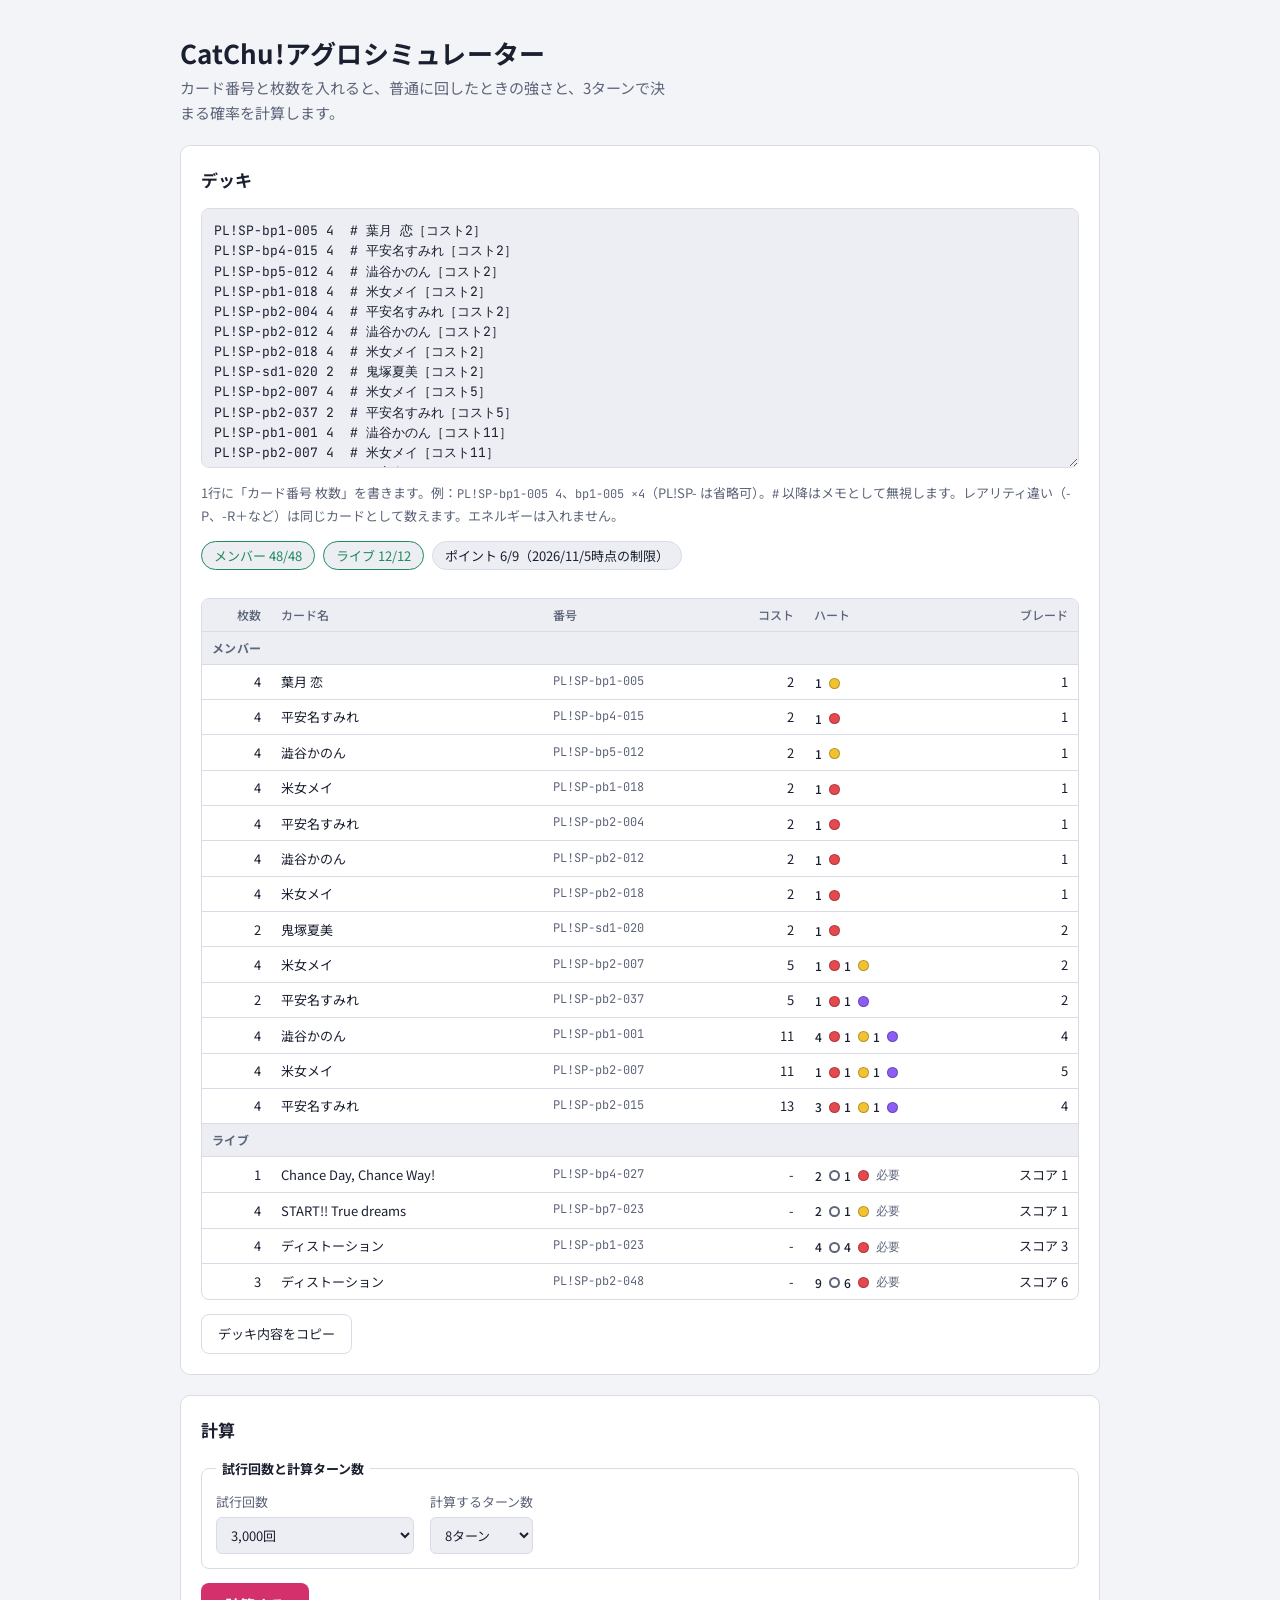
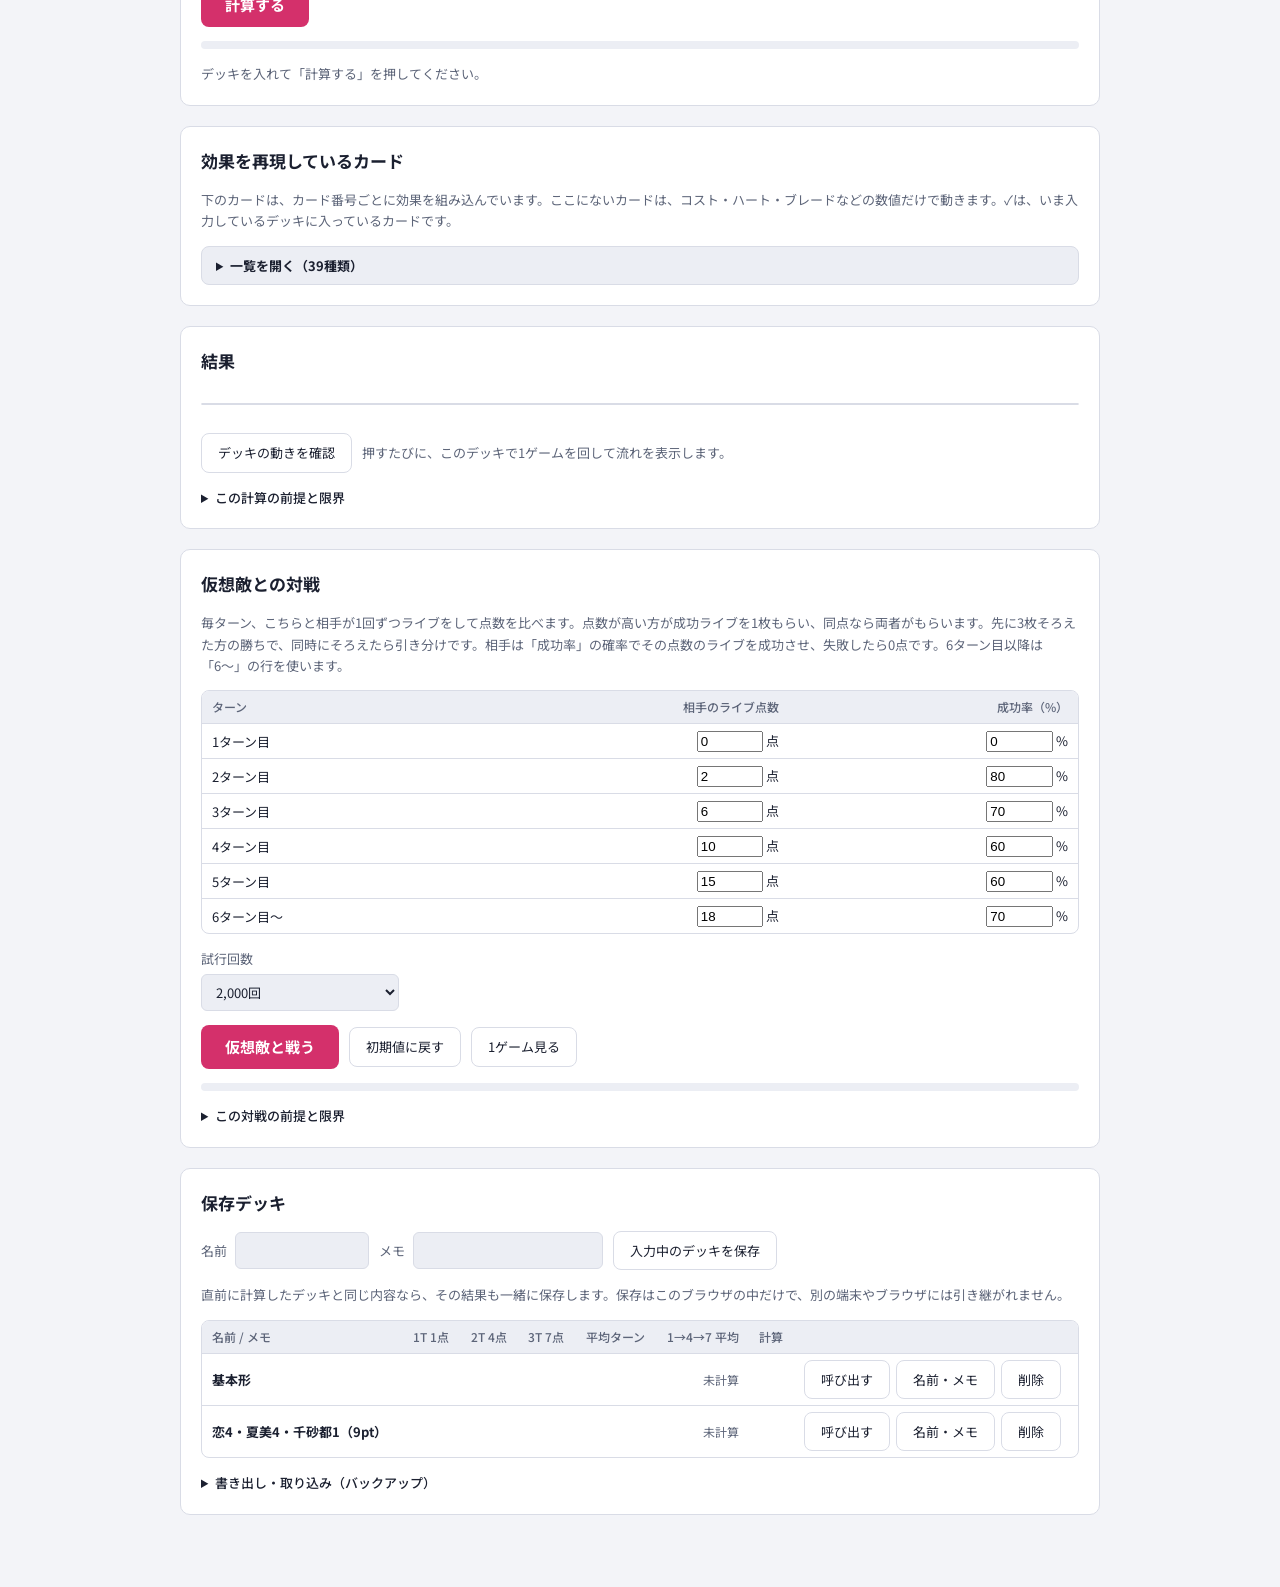
==== commit c0aa95f5: "仮想敵との対戦シミュレーションと保存デッキの追加 Co-Authored-By: Claude Sonnet 5.5 <noreply@anthropic.com> Claude-Session: h" ====
--- a/index.html
+++ b/index.html
@@ -115,8 +115,8 @@
 details.eff ul{margin:0;padding-left:1.3em;display:flex;flex-direction:column;gap:3px;font-size:13px;color:var(--fg)}
 details.eff li .mk{color:var(--good);font-weight:700;margin-right:4px}
 details.eff li .nt{color:var(--muted)}
-#traceBox{display:flex;flex-direction:column;gap:12px}
-#traceBox[hidden]{display:none}
+#traceBox,#oppTraceBox{display:flex;flex-direction:column;gap:12px}
+#traceBox[hidden],#oppTraceBox[hidden],#oppRes[hidden]{display:none}
 #savedTable td.memo{white-space:normal;min-width:120px;max-width:240px;color:var(--muted)}
 #savedTable .acts{display:flex;gap:6px}
 #savedTable input[type=text]{width:100%;min-width:90px}
@@ -188,13 +188,37 @@
   <details>
     <summary>この計算の前提と限界</summary>
     <ul>
-      <li>上の3つは、通常プレイの中で「1ターン目に1点で成功 → 2ターン目も成功して累計4点以上 → 3ターン目も成功して累計7点以上」になった割合です（1ターン目が1点ライブに限られるため、表の「スコア 1→4→7 の順」の3ターン以内と同じか、それより少し低い数字になります）。</li>
+      <li>上の3つと表の「スコア 1→4→7 の順」は、各ターンのライブ1回分の点数で数えています。「1回目の成功が1点以上、2回目の成功が4点以上、3回目の成功が7点以上（合計12点以上）」を満たした割合です（累計ではなく、そのターンに成功したライブの点数です）。上の3つは、それが1・2・3ターン目に連続して起きた割合です。</li>
       <li>平均ターンは通常プレイのモデルで、ライブ成功3回に届いた試行だけで平均しています。登場時・起動・ライブ開始時・ライブ成功時の効果の多く（サーチ、回収、ドロー、エネルギー支払い、START!! のデッキトップ操作など）を、簡易な判断ルールで入れています。効果の使いどころは機械的な目安なので、実際の最善手とは少し違います。1〜3ターン目の計算には、サーチ類とSTART!!の効果だけが入っています（3ターンの動きには回収や起動を使う余地がないため）。</li>
       <li>相手のスコアは考えていません。1ターン目のドローは常にあります。</li>
       <li>ポイント制限は、確認できた一部のカード（葉月 恋 bp1-005、若菜四季 sd1-019、鬼塚夏美 sd1-020、嵐 千砂都 pb1-014、LL-bp2-001）だけ判定します。</li>
       <li>試行回数が少ないと誤差が出ます。</li>
     </ul>
   </details>
+</section>
+
+<section id="oppSec">
+  <h2>仮想敵との対戦</h2>
+  <p class="hint">毎ターン、こちらと相手が1回ずつライブをして点数を比べます。点数が高い方が成功ライブを1枚もらい、同点なら両者がもらいます。先に3枚そろえた方の勝ちで、同時にそろえたら引き分けです。相手は「成功率」の確率でその点数のライブを成功させ、失敗したら0点です。6ターン目以降は「6〜」の行を使います。</p>
+  <div class="tablewrap"><table id="oppTable"><thead><tr><th>ターン</th><th class="n">相手のライブ点数</th><th class="n">成功率（%）</th></tr></thead><tbody></tbody></table></div>
+  <div class="settings">
+    <label class="f" for="nOpp">試行回数
+      <select id="nOpp"><option value="500">500回（速い）</option><option value="2000" selected>2,000回</option><option value="5000">5,000回</option><option value="20000">20,000回（時間がかかる）</option></select></label>
+  </div>
+  <div class="row"><button class="run" id="goOpp" type="button">仮想敵と戦う</button><button class="ghost" id="oppReset" type="button">初期値に戻す</button><button class="ghost" id="oppTraceBtn" type="button">1ゲーム見る</button><span class="hint" id="oppMsg" role="status"></span></div>
+  <div class="prog" aria-hidden="true"><div id="oppBar"></div></div>
+  <div id="oppRes" hidden>
+    <div class="tiles" id="oppTiles"></div>
+    <div class="tablewrap" id="oppDist"></div>
+    <p class="hint" id="oppNote"></p>
+  </div>
+  <div id="oppTraceBox" hidden></div>
+  <details><summary>この対戦の前提と限界</summary><ul>
+    <li>ターン数は最大12ターンまで回します。12ターンで決着しなかった分は「未決着」です。</li>
+    <li>こちらはライブを出すかどうかを、勝てる見込みと負けた時の損を比べて決めています（出さない選択もあります）。相手の点数が高いターンは、無理に出さずに次のターンへ備えます。</li>
+    <li>エール（応援）で出るスコアアイコンの加点は再現していません。効果を組み込んでいないカードは、数値だけの普通のカードとして動きます。</li>
+    <li>相手の成功/失敗はターンごとに独立で、こちらの動きには影響されません。相手のデッキや手札は再現していません。</li>
+  </ul></details>
 </section>
 
 <section id="savedSec">
@@ -338,7 +362,7 @@
   return {card:L,need,score,allbh:L.allbh,genbh:L.genbh,bh:L.bh};
 }
 
-const DEFAULT_PARAMS={mull_cost:5,mull_lives:1,mull_live_maxscore:3,mull_live_maxneed:7,yield_density:0.35,conf:0.8,hand_min:4,junk_cost:9,dig:3,fill:1,mull_k2:1,mull_km:99,play_pen:1,prot_turns:3,prot_one:1,attempt_th:0.5,th1:0.3,right_first:0.02,search_live:1,fill_always:1,est_n:24,prot_cost:1,sel_mode:1,prot_big:1,top_key:1,name_bonus:0.8,search_bonus:2,pace:1,s5:1,s5b:3,l37_bonus:1};
+const DEFAULT_PARAMS={mull_cost:5,mull_lives:1,mull_live_maxscore:3,mull_live_maxneed:7,yield_density:0.35,conf:0.8,hand_min:4,junk_cost:9,dig:3,fill:1,mull_k2:1,mull_km:99,play_pen:1,prot_turns:3,prot_one:1,attempt_th:0.5,th1:0.3,right_first:0.02,search_live:1,fill_always:1,est_n:24,prot_cost:1,sel_mode:1,prot_big:1,top_key:1,name_bonus:0.8,search_bonus:2,opp_g:1,opp_k:0.03,opp_e:0.004,opp_m:0.005,pace:1,p7:1,b7:1,d7:0.2,w7:30,th7:0.15,s5:1,s5b:3,l37_bonus:1};
 
 class Game{
   constructor(deck,rnd,params,log){
@@ -346,7 +370,7 @@
     this.deck=deck.slice();shuffle(this.deck,rnd);
     this.hand=[];this.disc=[];this.stage=[null,null,null];
     this.E=3;this.entered=[false,false,false];
-    this.succ=0;this.scoreTotal=0;this.lastScore=0;
+    this.succ=0;this.scoreTotal=0;this.lastScore=0;this.owins=0;this.result=null;this.endTurn=0;
     this.failCount=0;this.successCards=[];this.succLog=[];this.moved=false;this.liveRed=0;this.flagDraw=false;
     for(let i=0;i<6;i++)this.hand.push(this.drawOne());
     this.lg('hand','初期手札（6枚）:'+nmhs(this.hand));
@@ -391,6 +415,7 @@
       const m5=this.hand.filter(c=>c.kind==='メンバー'&&c.cost>=3&&c.cost<=p.mull_cost).sort((a,b)=>this.val(b)-this.val(a));
       if(p.prot_one)m5.slice(0,1).forEach(c=>ps.add(c));else m5.forEach(c=>ps.add(c));
     }
+    if(p.p7&&this.turn>=2)for(const c of this.hand)if(c.kind==='ライブ'&&c.score>=6)ps.add(c);
     if(p.prot_big&&this.turn<=2){
       const mb=this.hand.filter(c=>c.kind==='メンバー'&&c.cost>=9).sort((a,b)=>(sum(b.h)-sum(a.h))||(b.blades-a.blades));
       if(mb.length)ps.add(mb[0]);
@@ -413,7 +438,8 @@
     const lim=this.turn<=1?3:8;
     const want=!this.hand.some(x=>x.kind==='ライブ'&&sum(x.need)<=lim);
     const want5=this.p.s5&&this.turn<=2&&!this.hand.some(x=>x.kind==='メンバー'&&x.cost===5);
-    return c=>(want&&c.kind==='ライブ'&&sum(c.need)<=lim)?100-sum(c.need)+c.score*0.1:(want5&&c.kind==='メンバー'&&c.cost===5)?50+this.val(c)*0.01:this.val(c);
+    const want7=this.p.p7&&this.turn>=2&&!this.hand.some(x=>x.kind==='ライブ'&&x.score>=6);
+    return c=>(want&&c.kind==='ライブ'&&sum(c.need)<=lim)?100-sum(c.need)+c.score*0.1:(want7&&c.kind==='ライブ'&&c.score>=6)?90:(want5&&c.kind==='メンバー'&&c.cost===5)?50+this.val(c)*0.01:this.val(c);
   }
   lookTop(n,pred){
     const top=[];
@@ -447,7 +473,8 @@
     }else if(n==='PL!SP-bp2-007'){
       if(this.costDiscard(c)!==null){const pick=this.lookTop(5,x=>x.kind==='メンバー');if(pick)this.hand.push(pick);}
     }else if(n==='PL!SP-bp7-018'){
-      const lv=this.hand.filter(x=>x.kind==='ライブ');
+      const prot7=this.p.p7?this.protectedSet():new Set();
+      const lv=this.hand.filter(x=>x.kind==='ライブ'&&!prot7.has(x));
       if(lv.length){
         let d=lv[0];for(const x of lv)if(this.val(x)<this.val(d))d=x;
         this.removeFromHand(d);this.disc.push(d);
@@ -541,14 +568,25 @@
     const hand0=this.hand.slice();
     const H=hand0.length;
     const noLive=!hand0.some(c=>c.kind==='ライブ');
+    const L7=(P.p7&&this.succ===2)?hand0.find(c=>c.kind==='ライブ'&&c.score>=6):null;
+    const Eg=this.E,self=this;
     const no5=P.s5&&this.turn<=2&&!hand0.some(c=>c.kind==='メンバー'&&c.cost===5);
     const visited=new Set();
     const stage0=this.stage.slice();
-    function extra(stage,plays){
+    function extra(stage,plays,energyLeft){
       let v=0;
       const nmset=new Set();
       for(let i=0;i<3;i++){const m=stage[i];if(m){v+=P.right_first*i;if(m.unit==='CatChu!')nmset.add(m.name);}}
       v+=P.name_bonus*nmset.size;
+      if(L7){
+        const eff=effLive(L7,stage,Eg,0);
+        if(eff.score>=7)v+=P.b7;
+        let hv=0,B=0;
+        for(let i=0;i<3;i++){const m=stage[i];if(!m)continue;const mh=memberHearts(m,i,Eg,0,true);hv+=mh[1]+mh[2]+mh[3]+mh[4]+mh[5]+mh[6]+(mh[0]||0);B+=memberBlades(m,i);}
+        const nd=eff.need.reduce((a,b)=>a+b,0);
+        v-=P.d7*Math.max(0,nd-(hv+B*d));
+        if(P.w7>0&&eff.score>=7)v+=P.w7*self.estP([effLive(L7,stage,Eg,energyLeft)],energyLeft,stage);
+      }
       for(const pl of plays){
         const c=pl[0];
         if(noLive&&c.no==='PL!SP-bp1-005')v+=P.search_bonus;
@@ -561,7 +599,7 @@
       const key=mask+'|'+sid[0]+','+sid[1]+','+sid[2]+'|'+entered[0]+entered[1]+entered[2]+'|'+energyLeft;
       if(visited.has(key))return;
       visited.add(key);
-      const obj=stageObj(stage,E0,energyLeft,d)-pen*plays.length+extra(stage,plays);
+      const obj=stageObj(stage,E0,energyLeft,d)-pen*plays.length+extra(stage,plays,energyLeft);
       if(best===null||obj>best[0]+1e-9)best=[obj,plays.slice()];
       if(depth===3)return;
       const seen=new Set();
@@ -625,10 +663,11 @@
     for(const c of pool)t+=(c.bh?1:0)+c.allbh+c.genbh;
     return t/pool.length;
   }
+  oppDist(){const o=this.p.opp;const e=o[Math.min(this.turn,o.length)-1];return e;}
   /* デッキの残りの中身から、このライブ構成が成功する確率を見積もる */
-  estP(sub,leftover){
+  estP(sub,leftover,stageArg){
     const lb=sub.some(L=>sum(L.need)>=8);
-    const [h2,B2]=stageSummary(this.stage,this.E,leftover,lb);
+    const [h2,B2]=stageSummary(stageArg||this.stage,this.E,leftover,lb);
     h2[2]+=this.liveRed;
     let pool=this.deck.length>=B2?this.deck:this.deck.concat(this.disc);
     if(!pool.length||B2<=0){return satisfy(sub,h2,0,0)?1:0;}
@@ -666,10 +705,20 @@
     if(p.attempt_th>=0){
       for(const sub of combos){
         const pr=this.estP(sub,leftover);
-        if(pr<(this.turn<=1&&p.th1!==undefined?p.th1:p.attempt_th)||pr<=0)continue;
         let sc=0;for(const L of sub)sc+=L.score;
+        const thr=(p.pace&&p.p7&&this.succ===2&&sc>=7)?p.th7:(this.turn<=1&&p.th1!==undefined?p.th1:p.attempt_th);
+        if(p.opp){
+          const [q,os]=this.oppDist();
+          const W=pr*((1-q)+(sc>=os?q:0));
+          const Lq=q*(1-(sc>os?pr:0));
+          const U=W-p.opp_g*Lq-p.opp_k*sub.length*(1-pr)-p.opp_e*sc;
+          const U0=-p.opp_g*q;
+          if(U>U0+p.opp_m&&(best===null||U>best[0][1]))best=[[pr,U],sub];
+          continue;
+        }
+        if(pr<thr||pr<=0)continue;
         if(p.pace){
-          const tg=this.succ===0?1:this.succ===1?4-this.scoreTotal:7-this.scoreTotal;
+          const tg=this.succ===0?1:this.succ===1?4:7;
           const key=sc>=tg?1000-sc:sc;
           if(best===null||key>best[0][1]||(key===best[0][1]&&pr>best[0][0]+1e-9))best=[[pr,key],sub];
         }else if(p.sel_mode===1){
@@ -834,6 +883,7 @@
       }
       this.scoreTotal+=sc;
       this.succLog.push([this.turn,this.scoreTotal]);
+      if(this.p.opp)this.succ-=1;   // 勝敗判定で勝ったときだけ数える（run側で加算）
       this.lg('res','このターンのスコア '+sc+'、累計 '+this.scoreTotal);
       this.lastScore=sc;
     }else{
@@ -858,9 +908,20 @@
       const leftover=this.mainPhase();
       this.lg('play','盤面: 左 '+nm(this.stage[0])+' ／ 中央 '+nm(this.stage[1])+' ／ 右 '+nm(this.stage[2]));
       this.lastScore=0;
+      let oppNow=null;
+      if(this.p.opp){const [q,os]=this.oppDist();oppNow=this.rnd()<q?os:0;}
       this.livePhase(leftover);
+      if(this.p.opp){
+        const S=this.lastScore,weSucc=S>0,present=oppNow>0;
+        const weWin=weSucc&&(!present||S>=oppNow);
+        const oppWin=present&&!(weSucc&&S>oppNow);
+        if(weWin)this.succ+=1;
+        if(oppWin)this.owins+=1;
+        this.lg('res','ライブ勝敗判定：こちら '+(weSucc?S+'点':'ライブなし／失敗')+'、相手 '+(present?oppNow+'点':'ライブなし／失敗')+' → '+(weWin&&oppWin?'引き分け（両者勝利）':weWin?'こちらが勝利':oppWin?'相手が勝利':'勝者なし')+'　成功ライブ：こちら'+this.succ+'枚／相手'+this.owins+'枚');
+        if(this.succ>=3||this.owins>=3){this.result=this.succ>=3&&this.owins>=3?'draw':this.succ>=3?'win':'loss';this.endTurn=t;res.push([this.succ,this.scoreTotal,this.lastScore]);break;}
+      }
       res.push([this.succ,this.scoreTotal,this.lastScore]);
-      if(this.log&&this.succ>=3){this.lg('res','ライブ成功3回に到達：'+t+'ターン目で勝利');break;}
+      if(this.succ>=3&&(this.log||this.p.stop3)){this.lg('res','ライブ成功3回に到達：'+t+'ターン目で勝利');break;}
     }
     return res;
   }
@@ -879,13 +940,14 @@
         let fs=r.findIndex(x=>x[0]>=1);fs=fs<0?turns+1:fs+1;
         let t3=r.findIndex(x=>x[0]>=3);t3=t3<0?turns+1:t3+1;
         acc.first.push(fs);acc.t3.push(t3);
-        // 1→4→7：2回目の成功時点で累計4点以上、3回目の成功時点で累計7点以上
+        // 1→4→7：1回目の成功が1点以上、2回目の成功が4点以上、3回目の成功が7点以上（そのターンのライブ合計点。累計12点以上）
         let pc=turns+1;const sl=g.succLog;
-        if(sl.length>=3&&sl[1][1]>=4&&sl[2][1]>=7)pc=sl[2][0];
+        const sc1=sl.length>0?sl[0][1]:0,sc2=sl.length>1?sl[1][1]-sl[0][1]:0,sc3=sl.length>2?sl[2][1]-sl[1][1]:0;
+        if(sl.length>=3&&sc1>=1&&sc2>=4&&sc3>=7)pc=sl[2][0];
         acc.pace.push(pc);
-        if(sl.length>=1&&sl[0][0]===1&&sl[0][1]===1){acc.st[0]++;
-          if(sl.length>=2&&sl[1][0]===2&&sl[1][1]>=4){acc.st[1]++;
-            if(sl.length>=3&&sl[2][0]===3&&sl[2][1]>=7)acc.st[2]++;}}
+        if(sl.length>=1&&sl[0][0]===1&&sc1>=1){acc.st[0]++;
+          if(sl.length>=2&&sl[1][0]===2&&sc2>=4){acc.st[1]++;
+            if(sl.length>=3&&sl[2][0]===3&&sc3>=7)acc.st[2]++;}}
         r.forEach((x,j)=>{acc.succ[j+1]+=x[0];acc.score[j+1]+=x[1];});
         acc.fails+=g.failCount;acc.n++;
       }
@@ -1141,18 +1203,42 @@
 }
 
 /* ===== 1ゲームの動きを記録する（確認用） ===== */
-function traceGame(deck,seed,turns){
+function traceGame(deck,seed,turns,params){
   const rnd=mulberry32(seed);
   const log=[];
-  const g=new Game(deck,rnd,Object.assign({},DEFAULT_PARAMS),log);
+  const g=new Game(deck,rnd,Object.assign({},DEFAULT_PARAMS,params||{}),log);
   const res=g.run(turns);
-  return {log:log,res:res,won:g.succ>=3,succ:g.succ};
+  return {log:log,res:res,won:g.succ>=3,succ:g.succ,result:g.result,endTurn:g.endTurn};
+}
+
+
+/* 仮想敵との対戦の集計器 */
+const DEFAULT_OPP=[[0,0],[0.8,2],[0.7,6],[0.6,10],[0.6,15],[0.7,18]];
+function makeOppEvaluator(deck,turns,seed,params){
+  const p=Object.assign({},DEFAULT_PARAMS,{opp:DEFAULT_OPP,pace:0,p7:0,stop3:0},params||{});
+  const rnd=mulberry32(seed);
+  const acc={n:0,win:0,loss:0,draw:0,unres:0,endT:new Array(turns+2).fill(0),winT:new Array(turns+2).fill(0)};
+  return {
+    step(k){
+      for(let i=0;i<k;i++){
+        const g=new Game(deck,rnd,p,null);
+        g.run(turns);
+        acc.n++;
+        if(g.result==='win'){acc.win++;acc.winT[g.endTurn]++;}
+        else if(g.result==='loss')acc.loss++;
+        else if(g.result==='draw')acc.draw++;
+        else acc.unres++;
+        acc.endT[g.result?g.endTurn:turns+1]++;
+      }
+    },
+    raw(){return JSON.parse(JSON.stringify(acc));}
+  };
 }
 
 </script>
 <script>
 const DB=[["PL!S-cl1-001","高海千歌","M","CYaRon！","Aqours",2,[0,0,1,0,0,0,0],1,2,0,0,0],["PL!S-cl1-002","桜内梨子","M","Guilty Kiss","Aqours",9,[0,0,1,0,1,1,0],4,0,0,0,0],["PL!S-cl1-003","松浦果南","M","AZALEA","Aqours",4,[0,0,0,0,1,0,0],2,4,0,0,0],["PL!S-cl1-004","黒澤ダイヤ","M","AZALEA","Aqours",15,[0,0,1,0,3,1,0],7,4,0,0,0],["PL!S-cl1-005","渡辺 曜","M","CYaRon！","Aqours",11,[0,0,2,0,1,1,0],4,2,0,0,0],["PL!S-cl1-006","津島善子","M","Guilty Kiss","Aqours",7,[0,0,0,0,1,1,0],2,0,0,0,0],["PL!S-cl1-007","国木田花丸","M","AZALEA","Aqours",5,[0,0,1,0,1,0,0],2,0,0,0,0],["PL!S-cl1-008","小原鞠莉","M","Guilty Kiss","Aqours",4,[0,0,0,0,0,1,0],2,5,0,0,0],["PL!S-cl1-009","黒澤ルビィ","M","CYaRon！","Aqours",2,[0,0,1,0,0,0,0],1,2,0,0,0],["PL!S-cl1-010","未体験HORIZON","L","","Aqours",0,[3,0,1,0,2,0,0],0,0,2,1,0],["PL!S-cl1-011","想いよひとつになれ","L","","Aqours",0,[3,0,2,0,1,1,0],0,0,3,1,0],["PL!S-cl1-012","キセキヒカル","L","","Aqours",0,[6,0,2,0,2,2,0],0,5,5,0,0],["PL!S-cl1-013","WATER BLUE NEW WORLD","L","","Aqours",0,[9,0,0,0,0,15,0],0,0,10,0,2],["PL!S-cl1-014","CYaRon！","E","","Aqours",0,[0,0,0,0,0,0,0],0,0,0,0,0],["PL!S-cl1-015","AZALEA","E","","Aqours",0,[0,0,0,0,0,0,0],0,0,0,0,0],["PL!S-cl1-016","Guilty Kiss","E","","Aqours",0,[0,0,0,0,0,0,0],0,0,0,0,0],["PL!-bp3-019","僕らのLIVE 君とのLIFE","L","","μ's",0,[0,1,0,0,0,0,1],0,0,0,0,0],["PL!-bp3-020","Snow halation","L","","μ's",0,[3,1,0,0,0,0,1],0,0,2,1,0],["PL!-bp3-021","愛してるばんざーい!","L","","μ's",0,[7,3,0,0,0,0,4],0,6,6,0,0],["PL!-bp3-022","ユメノトビラ","L","","μ's",0,[4,3,0,3,0,0,3],0,1,5,0,0],["PL!-bp3-023","ミはμ'sicのミ","L","","μ's",0,[4,2,0,0,0,0,2],0,0,3,1,0],["PL!-bp3-024","夏色えがおで1,2,Jump!","L","","μ's",0,[0,2,0,2,0,0,2],0,0,2,1,0],["PL!-bp3-025","タカラモノズ","L","","μ's",0,[4,2,0,2,0,0,2],0,0,4,1,0],["PL!-bp3-026","Oh,Love&Peace!","L","","μ's",0,[6,2,0,5,0,0,2],0,0,6,1,0],["PL!-bp4-019","Angelic Angel","L","","μ's",0,[4,2,0,2,0,0,2],0,0,4,1,0],["PL!-bp4-020","Love wing bell","L","","μ's",0,[2,3,0,3,0,0,0],0,0,3,1,0],["PL!-bp4-021","?←HEARTBEAT","L","","μ's",0,[8,2,0,2,0,0,2],0,3,6,0,0],["PL!-bp4-022","No brand girls","L","","μ's",0,[9,3,0,3,0,0,3],0,0,7,0,0],["PL!-bp4-023","もぎゅっと\"love\"で接近中！","L","","μ's",0,[3,2,0,1,0,0,1],0,0,3,1,0],["PL!-bp4-024","小夜啼鳥恋詩","L","Printemps","μ's",0,[1,2,0,2,0,0,0],0,0,2,1,0],["PL!-bp4-025","微熱からMystery","L","lily white","μ's",0,[6,3,0,0,0,0,3],0,1,5,0,0],["PL!-bp4-026","ダイヤモンドプリンセスの憂鬱","L","BiBi","μ's",0,[1,0,0,1,0,0,1],0,0,1,0,0],["PL!-bp5-019","それは僕たちの奇跡","L","","μ's",0,[3,0,0,1,0,0,1],0,0,2,1,0],["PL!-bp5-020","Wonder zone","L","","μ's",0,[7,0,0,3,0,2,0],0,0,5,1,0],["PL!-bp5-021","SUNNY DAY SONG","L","","μ's",0,[2,2,0,3,0,0,2],0,0,3,1,0],["PL!-bp5-022","A song for You! You? You!!","L","","μ's",0,[6,2,0,2,0,0,2],0,1,5,0,0],["PL!-bp5-023","乙姫心で恋宮殿","L","lily white","μ's",0,[3,3,0,0,0,0,2],0,0,3,1,0],["PL!-pb1-028","WAO-WAO Powerful day!","L","Printemps","μ's",0,[7,2,0,4,0,0,0],0,3,5,0,0],["PL!-pb1-029","知らないLove＊教えてLove","L","lily white","μ's",0,[0,2,0,0,0,0,1],0,0,1,0,0],["PL!-pb1-030","Cutie Panther","L","BiBi","μ's",0,[7,0,0,2,0,0,4],0,6,5,0,0],["PL!-pb1-031","輝夜の城で踊りたい","L","","μ's",0,[2,0,0,0,0,0,1],0,0,1,1,0],["PL!-pb1-032","SENTIMENTAL StepS","L","","μ's",0,[2,1,0,1,0,0,1],0,0,2,1,0],["PL!-pb1-033","KiRa-KiRa Sensation!","L","","μ's",0,[6,4,0,4,0,0,4],0,1,8,0,0],["PL!-pb2-000","星空 凛&小泉花陽","M","","μ's",15,[0,2,0,2,0,0,1],7,3,0,0,0],["PL!-pb2-001","高坂穂乃果","M","Printemps","μ's",22,[0,2,0,3,0,0,2],9,3,0,0,0],["PL!-pb2-002","絢瀬絵里","M","BiBi","μ's",4,[0,0,0,0,0,0,1],2,0,0,0,0],["PL!-pb2-003","南 ことり","M","Printemps","μ's",9,[0,1,0,1,0,0,1],4,0,0,0,0],["PL!-pb2-004","園田海未","M","lily white","μ's",15,[0,2,0,0,0,0,2],7,0,0,0,0],["PL!-pb2-005","星空 凛","M","lily white","μ's",5,[0,1,0,1,0,0,1],0,0,0,0,0],["PL!-pb2-006","西木野真姫","M","BiBi","μ's",2,[0,0,0,0,0,0,1],1,6,0,0,0],["PL!-pb2-007","東條 希","M","lily white","μ's",4,[0,1,0,0,0,0,0],2,1,0,0,0],["PL!-pb2-008","小泉花陽","M","Printemps","μ's",2,[0,1,0,0,0,0,0],1,1,0,0,0],["PL!-pb2-009","矢澤にこ","M","BiBi","μ's",9,[0,1,0,1,0,0,1],3,0,0,0,0],["PL!-pb2-010","高坂穂乃果","M","Printemps","μ's",7,[0,1,0,1,0,0,1],1,0,0,0,0],["PL!-pb2-011","絢瀬絵里","M","BiBi","μ's",2,[0,0,0,1,0,0,0],1,3,0,0,0],["PL!-pb2-012","南 ことり","M","Printemps","μ's",13,[0,2,0,3,0,0,1],4,0,0,0,0],["PL!-pb2-013","園田海未","M","lily white","μ's",2,[0,1,0,0,0,0,0],1,1,0,0,0],["PL!-pb2-014","星空 凛","M","lily white","μ's",11,[0,2,0,1,0,0,2],2,6,0,0,0],["PL!-pb2-015","西木野真姫","M","BiBi","μ's",7,[0,1,0,1,0,0,1],1,0,0,0,0],["PL!-pb2-016","東條 希","M","lily white","μ's",17,[0,3,0,2,0,0,2],6,1,0,0,0],["PL!-pb2-017","小泉花陽","M","Printemps","μ's",17,[0,2,0,3,0,0,2],6,1,0,0,0],["PL!-pb2-018","矢澤にこ","M","BiBi","μ's",17,[0,1,0,2,0,0,2],8,0,0,0,0],["PL!-pb2-019","高坂穂乃果","M","Printemps","μ's",4,[0,0,0,1,0,0,0],2,3,0,0,0],["PL!-pb2-020","絢瀬絵里","M","BiBi","μ's",15,[0,1,0,1,0,0,3],7,6,0,0,0],["PL!-pb2-021","南 ことり","M","Printemps","μ's",4,[0,1,0,0,0,0,0],2,1,0,0,0],["PL!-pb2-022","園田海未","M","lily white","μ's",2,[0,0,0,0,0,0,1],1,6,0,0,0],["PL!-pb2-023","星空 凛","M","lily white","μ's",7,[0,1,0,0,0,0,1],3,0,0,0,0],["PL!-pb2-024","西木野真姫","M","BiBi","μ's",4,[0,0,0,1,0,0,0],2,3,0,0,0],["PL!-pb2-025","東條 希","M","lily white","μ's",2,[0,0,0,0,0,0,1],1,6,0,0,0],["PL!-pb2-026","小泉花陽","M","Printemps","μ's",5,[0,0,0,1,0,0,0],3,0,0,0,0],["PL!-pb2-027","矢澤にこ","M","BiBi","μ's",2,[0,0,0,1,0,0,0],1,3,0,0,0],["PL!-pb2-028","高坂穂乃果","M","Printemps","μ's",2,[0,1,0,0,0,0,0],1,1,0,0,0],["PL!-pb2-029","絢瀬絵里","M","BiBi","μ's",9,[0,1,0,1,0,0,1],3,0,0,0,0],["PL!-pb2-030","南 ことり","M","Printemps","μ's",5,[0,1,0,1,0,0,1],0,0,0,0,0],["PL!-pb2-031","園田海未","M","lily white","μ's",4,[0,1,0,0,0,0,0],2,1,0,0,0],["PL!-pb2-032","星空 凛","M","lily white","μ's",4,[0,0,0,0,0,0,1],2,6,0,0,0],["PL!-pb2-033","西木野真姫","M","BiBi","μ's",13,[0,2,0,2,0,0,2],2,3,0,0,0],["PL!-pb2-034","東條 希","M","lily white","μ's",5,[0,1,0,1,0,0,1],1,0,0,0,0],["PL!-pb2-035","小泉花陽","M","Printemps","μ's",2,[0,1,0,0,0,0,0],1,1,0,0,0],["PL!-pb2-036","矢澤にこ","M","BiBi","μ's",11,[0,1,0,2,0,0,2],3,6,0,0,0],["PL!-pb2-037","Shangri-La Shower","L","","μ's",0,[8,0,0,0,0,0,0],0,0,3,1,0],["PL!-pb2-038","嵐のなかの恋だから","L","","μ's",0,[5,3,0,3,0,0,2],0,3,5,0,0],["PL!-pb2-039","僕たちはひとつの光","L","","μ's",0,[9,9,0,9,0,0,9],0,0,9,0,2],["PL!-pb2-040","Love marginal","L","Printemps","μ's",0,[10,2,0,6,0,0,0],0,0,7,1,0],["PL!-pb2-041","春情ロマンティック","L","lily white","μ's",0,[8,6,0,0,0,0,2],0,0,7,0,0],["PL!-pb2-042","PSYCHIC FIRE","L","BiBi","μ's",0,[5,0,0,3,0,0,7],0,0,7,1,0],["PL!-pb2-E00","星空 凛&小泉花陽","E","","μ's",0,[0,0,0,0,0,0,0],0,0,0,0,0],["PL!-pb2-E01","高坂穂乃果","E","","μ's",0,[0,0,0,0,0,0,0],0,0,0,0,0],["PL!-pb2-E02","絢瀬絵里","E","","μ's",0,[0,0,0,0,0,0,0],0,0,0,0,0],["PL!-pb2-E03","南 ことり","E","","μ's",0,[0,0,0,0,0,0,0],0,0,0,0,0],["PL!-pb2-E04","園田海未","E","","μ's",0,[0,0,0,0,0,0,0],0,0,0,0,0],["PL!-pb2-E05","星空 凛","E","","μ's",0,[0,0,0,0,0,0,0],0,0,0,0,0],["PL!-pb2-E06","西木野真姫","E","","μ's",0,[0,0,0,0,0,0,0],0,0,0,0,0],["PL!-pb2-E07","東條 希","E","","μ's",0,[0,0,0,0,0,0,0],0,0,0,0,0],["PL!-pb2-E08","小泉花陽","E","","μ's",0,[0,0,0,0,0,0,0],0,0,0,0,0],["PL!-pb2-E09","矢澤にこ","E","","μ's",0,[0,0,0,0,0,0,0],0,0,0,0,0],["PL!-pb2-E10","μ's","E","","μ's",0,[0,0,0,0,0,0,0],0,0,0,0,0],["PL!-pb2-E11","μ's","E","","μ's",0,[0,0,0,0,0,0,0],0,0,0,0,0],["PL!-pb2-E12","μ's","E","","μ's",0,[0,0,0,0,0,0,0],0,0,0,0,0],["PL!-pb2-E13","μ's","E","","μ's",0,[0,0,0,0,0,0,0],0,0,0,0,0],["PL!-pb2-E14","高坂穂乃果＆南 ことり＆園田海未＆西木野真姫＆矢澤にこ","E","","μ's",0,[0,0,0,0,0,0,0],0,0,0,0,0],["PL!-pb2-E15","絢瀬絵里＆星空 凛＆東條 希＆小泉花陽","E","","μ's",0,[0,0,0,0,0,0,0],0,0,0,0,0],["PL!-sd1-019","START:DASH!!","L","","μ's",0,[0,1,0,1,0,0,1],0,0,1,0,0],["PL!-sd1-020","きっと青春が聞こえる","L","","μ's",0,[3,1,0,1,0,0,0],0,0,2,1,0],["PL!-sd1-021","これからのSomeday","L","","μ's",0,[4,1,0,1,0,0,1],0,0,3,1,0],["PL!-sd1-022","僕らは今のなかで","L","","μ's",0,[6,2,0,2,0,0,2],0,3,4,0,0],["LL-bp7-001","国木田花丸&優木せつ菜&嵐 千砂都","M","","Aqours/虹ヶ咲/Liella!",15,[0,0,2,0,2,0,2],4,0,0,0,0],["LL-bp7-E11","高海千歌＆中須かすみ","E","","Aqours/虹ヶ咲",0,[0,0,0,0,0,0,0],0,0,0,0,0],["LL-bp7-E22","黒澤ダイヤ＆三船栞子","E","","Aqours/虹ヶ咲",0,[0,0,0,0,0,0,0],0,0,0,0,0],["LL-bp7-E33","津島善子＆平安名すみれ","E","","Aqours/Liella!",0,[0,0,0,0,0,0,0],0,0,0,0,0],["LL-bp7-E44","朝香果林＆若菜四季","E","","虹ヶ咲/Liella!",0,[0,0,0,0,0,0,0],0,0,0,0,0],["LL-bp7-E55","鐘嵐珠＆ウィーン・マルガレーテ","E","","虹ヶ咲/Liella!",0,[0,0,0,0,0,0,0],0,0,0,0,0],["PL!N-bp1-026","Poppin' Up!","L","","虹ヶ咲",0,[2,0,0,1,0,0,0],0,0,1,1,0],["PL!N-bp7-001","上原歩夢","M","A・ZU・NA","虹ヶ咲",4,[0,1,0,0,0,0,0],1,1,0,0,0],["PL!N-bp7-002","中須かすみ","M","QU4RTZ","虹ヶ咲",13,[0,0,0,2,2,1,1],3,3,0,0,0],["PL!N-bp7-003","桜坂しずく","M","A・ZU・NA","虹ヶ咲",15,[0,0,0,0,0,0,0],6,0,0,0,0],["PL!N-bp7-004","朝香果林","M","DiverDiva","虹ヶ咲",13,[0,0,2,0,0,2,1],4,2,0,0,0],["PL!N-bp7-005","宮下 愛","M","DiverDiva","虹ヶ咲",11,[0,0,2,0,1,1,0],3,2,0,0,0],["PL!N-bp7-006","近江彼方","M","QU4RTZ","虹ヶ咲",17,[0,2,2,0,0,1,3],5,0,0,0,0],["PL!N-bp7-007","優木せつ菜","M","A・ZU・NA","虹ヶ咲",11,[0,0,1,1,0,1,0],4,2,0,0,0],["PL!N-bp7-008","エマ・ヴェルデ","M","QU4RTZ","虹ヶ咲",15,[0,0,2,0,2,0,3],5,0,0,0,0],["PL!N-bp7-009","天王寺璃奈","M","QU4RTZ","虹ヶ咲",4,[0,0,0,1,1,0,0],0,4,0,0,0],["PL!N-bp7-010","三船栞子","M","R3BIRTH","虹ヶ咲",9,[0,1,0,0,2,1,0],2,0,0,0,0],["PL!N-bp7-011","ミア・テイラー","M","R3BIRTH","虹ヶ咲",13,[0,2,0,2,2,0,0],4,0,0,0,0],["PL!N-bp7-012","鐘 嵐珠","M","R3BIRTH","虹ヶ咲",7,[0,1,0,0,0,1,0],3,0,0,0,0],["PL!N-bp7-013","上原歩夢","M","A・ZU・NA","虹ヶ咲",2,[0,1,0,0,0,0,0],1,1,0,0,0],["PL!N-bp7-014","中須かすみ","M","QU4RTZ","虹ヶ咲",7,[0,1,0,1,0,0,1],1,0,0,0,0],["PL!N-bp7-015","桜坂しずく","M","A・ZU・NA","虹ヶ咲",2,[0,0,1,0,0,0,0],1,2,0,0,0],["PL!N-bp7-016","朝香果林","M","DiverDiva","虹ヶ咲",4,[0,0,0,0,0,0,0],3,5,0,0,0],["PL!N-bp7-017","宮下 愛","M","DiverDiva","虹ヶ咲",2,[0,0,1,0,0,0,0],1,2,0,0,0],["PL!N-bp7-018","近江彼方","M","QU4RTZ","虹ヶ咲",4,[0,0,0,1,0,0,0],2,3,0,0,0],["PL!N-bp7-019","優木せつ菜","M","A・ZU・NA","虹ヶ咲",9,[0,1,1,1,0,0,0],3,0,0,0,0],["PL!N-bp7-020","エマ・ヴェルデ","M","QU4RTZ","虹ヶ咲",5,[0,1,0,1,0,0,0],2,0,0,0,0],["PL!N-bp7-021","天王寺璃奈","M","QU4RTZ","虹ヶ咲",2,[0,0,0,0,0,0,1],1,6,0,0,0],["PL!N-bp7-022","三船栞子","M","R3BIRTH","虹ヶ咲",4,[0,0,0,0,1,0,0],2,4,0,0,0],["PL!N-bp7-023","ミア・テイラー","M","R3BIRTH","虹ヶ咲",11,[0,1,0,2,2,0,0],2,3,0,0,0],["PL!N-bp7-024","鐘 嵐珠","M","R3BIRTH","虹ヶ咲",4,[0,1,0,0,0,0,0],2,1,0,0,0],["PL!N-bp7-025","Colorful Dreams! Colorful Smiles!","L","","虹ヶ咲",0,[1,1,0,1,0,1,0],0,0,1,1,0],["PL!N-bp7-026","Just Believe!!!","L","","虹ヶ咲",0,[6,0,2,0,2,0,2],0,6,5,0,0],["PL!N-bp7-027","オードリー","L","","虹ヶ咲",0,[1,0,1,0,0,3,0],0,0,2,1,0],["PL!N-bp7-028","Cooking with Love","L","","虹ヶ咲",0,[4,4,3,0,0,0,5],0,0,7,0,0],["PL!N-bp7-029","Burn!!","L","","虹ヶ咲",0,[7,0,7,0,0,0,0],0,0,7,1,0],["PL!N-bp7-030","Cheer Mode","L","","虹ヶ咲",0,[1,0,0,0,1,0,0],0,0,0,0,2],["PL!N-bp7-031","Like a Treasure","L","","虹ヶ咲",0,[6,2,0,2,2,0,0],0,3,5,0,0],["PL!N-bp7-999","優木せつ菜","E","","虹ヶ咲",0,[0,0,0,0,0,0,0],0,0,0,0,0],["PL!N-bp7-E01","桜坂しずく","E","","虹ヶ咲",0,[0,0,0,0,0,0,0],0,0,0,0,0],["PL!N-bp7-E02","近江彼方","E","","虹ヶ咲",0,[0,0,0,0,0,0,0],0,0,0,0,0],["PL!N-bp7-E03","優木せつ菜","E","","虹ヶ咲",0,[0,0,0,0,0,0,0],0,0,0,0,0],["PL!N-bp7-E04","ミア・テイラー","E","","虹ヶ咲",0,[0,0,0,0,0,0,0],0,0,0,0,0],["PL!N-bp7-E05","上原歩夢","E","","虹ヶ咲",0,[0,0,0,0,0,0,0],0,0,0,0,0],["PL!N-bp7-E06","中須かすみ","E","","虹ヶ咲",0,[0,0,0,0,0,0,0],0,0,0,0,0],["PL!N-bp7-E07","近江彼方","E","","虹ヶ咲",0,[0,0,0,0,0,0,0],0,0,0,0,0],["PL!N-bp7-E08","ミア・テイラー","E","","虹ヶ咲",0,[0,0,0,0,0,0,0],0,0,0,0,0],["PL!S-bp2-023","MY舞☆TONIGHT","L","","Aqours",0,[4,0,4,0,0,0,0],0,0,3,1,0],["PL!S-bp7-001","高海千歌","M","CYaRon！","Aqours",9,[0,0,1,0,1,1,0],3,0,0,0,0],["PL!S-bp7-002","桜内梨子","M","Guilty Kiss","Aqours",4,[0,0,0,0,1,1,0],0,5,0,0,0],["PL!S-bp7-003","松浦果南","M","AZALEA","Aqours",4,[0,0,0,0,0,1,0],2,4,0,0,0],["PL!S-bp7-004","黒澤ダイヤ","M","AZALEA","Aqours",13,[0,0,2,0,3,2,0],3,0,0,0,0],["PL!S-bp7-005","渡辺 曜","M","CYaRon！","Aqours",15,[0,0,2,0,2,2,0],6,0,0,0,0],["PL!S-bp7-006","津島善子","M","Guilty Kiss","Aqours",2,[0,0,0,0,1,0,0],1,4,0,0,0],["PL!S-bp7-007","国木田花丸","M","AZALEA","Aqours",11,[0,0,1,0,1,1,0],1,2,0,0,0],["PL!S-bp7-008","小原鞠莉","M","Guilty Kiss","Aqours",9,[0,0,1,0,1,2,0],2,0,0,0,0],["PL!S-bp7-009","黒澤ルビィ","M","CYaRon！","Aqours",2,[0,0,0,0,0,1,0],0,5,0,0,0],["PL!S-bp7-010","高海千歌","M","CYaRon！","Aqours",4,[0,0,1,0,0,0,0],2,2,0,0,0],["PL!S-bp7-011","桜内梨子","M","Guilty Kiss","Aqours",7,[0,0,1,0,1,1,0],1,0,0,0,0],["PL!S-bp7-012","松浦果南","M","AZALEA","Aqours",17,[0,0,2,0,2,2,0],6,2,0,0,0],["PL!S-bp7-013","黒澤ダイヤ","M","AZALEA","Aqours",4,[0,0,1,0,0,0,0],2,2,0,0,0],["PL!S-bp7-014","渡辺 曜","M","CYaRon！","Aqours",2,[0,0,0,0,0,1,0],1,5,0,0,0],["PL!S-bp7-015","津島善子","M","Guilty Kiss","Aqours",5,[0,0,0,0,1,1,0],2,0,0,0,0],["PL!S-bp7-016","国木田花丸","M","AZALEA","Aqours",15,[0,0,2,0,2,2,0],3,5,0,0,0],["PL!S-bp7-017","小原鞠莉","M","Guilty Kiss","Aqours",4,[0,0,0,0,1,0,0],1,4,0,0,0],["PL!S-bp7-018","黒澤ルビィ","M","CYaRon！","Aqours",4,[0,0,0,0,0,1,0],2,5,0,0,0],["PL!S-bp7-019","なんどだって約束！","L","","Aqours",0,[2,0,1,0,1,1,0],0,0,2,1,0],["PL!S-bp7-020","HAPPY PARTY TRAIN","L","","Aqours",0,[3,0,1,0,2,2,0],0,0,3,1,0],["PL!S-bp7-021","僕らの旅は終わらない","L","","Aqours",0,[6,0,2,0,2,2,0],0,5,5,0,0],["PL!S-bp7-022","恋になりたいAQUARIUM","L","","Aqours",0,[10,0,3,0,3,3,0],0,0,8,0,2],["PL!S-bp7-023","夜空はなんでも知ってるの？","L","CYaRon！","Aqours",0,[2,0,6,0,1,1,0],0,0,4,1,0],["PL!S-bp7-024","ときめき分類学","L","AZALEA","Aqours",0,[0,0,0,0,2,0,0],0,0,1,1,0],["PL!S-bp7-025","Guilty Night, Guilty Kiss!","L","Guilty Kiss","Aqours",0,[3,0,0,0,1,3,0],0,0,3,1,0],["PL!S-bp7-999","国木田花丸","E","","Aqours",0,[0,0,0,0,0,0,0],0,0,0,0,0],["PL!S-bp7-E01","松浦果南","E","","Aqours",0,[0,0,0,0,0,0,0],0,0,0,0,0],["PL!S-bp7-E02","渡辺 曜","E","","Aqours",0,[0,0,0,0,0,0,0],0,0,0,0,0],["PL!S-bp7-E03","国木田花丸","E","","Aqours",0,[0,0,0,0,0,0,0],0,0,0,0,0],["PL!S-bp7-E04","桜内梨子","E","","Aqours",0,[0,0,0,0,0,0,0],0,0,0,0,0],["PL!S-bp7-E05","津島善子","E","","Aqours",0,[0,0,0,0,0,0,0],0,0,0,0,0],["PL!S-bp7-E06","小原鞠莉","E","","Aqours",0,[0,0,0,0,0,0,0],0,0,0,0,0],["PL!S-bp7-E07","鹿角聖良","E","","Saint Snow",0,[0,0,0,0,0,0,0],0,0,0,0,0],["PL!S-bp7-E08","鹿角理亞","E","","Saint Snow",0,[0,0,0,0,0,0,0],0,0,0,0,0],["PL!SP-bp7-001","澁谷かのん","M","CatChu!","Liella!",10,[0,0,1,3,0,0,1],2,0,0,0,0],["PL!SP-bp7-002","唐 可可","M","KALEIDOSCORE","Liella!",2,[0,0,0,0,0,0,1],1,0,0,0,0],["PL!SP-bp7-003","嵐 千砂都","M","5yncri5e!","Liella!",10,[0,0,1,1,0,0,2],2,0,0,0,0],["PL!SP-bp7-004","平安名すみれ","M","CatChu!","Liella!",13,[0,0,3,2,0,0,2],2,3,0,0,0],["PL!SP-bp7-005","葉月 恋","M","KALEIDOSCORE","Liella!",9,[0,0,1,2,0,0,1],2,0,0,0,0],["PL!SP-bp7-006","桜小路きな子","M","5yncri5e!","Liella!",15,[0,0,2,3,0,0,2],6,0,0,0,0],["PL!SP-bp7-007","米女メイ","M","CatChu!","Liella!",17,[0,0,2,2,0,0,2],6,2,0,0,0],["PL!SP-bp7-008","若菜四季","M","5yncri5e!","Liella!",11,[0,0,1,1,0,0,2],4,6,0,0,0],["PL!SP-bp7-009","鬼塚夏美","M","5yncri5e!","Liella!",13,[0,0,2,2,0,0,2],3,2,0,0,0],["PL!SP-bp7-010","ウィーン・マルガレーテ","M","KALEIDOSCORE","Liella!",2,[0,0,0,0,0,0,1],1,6,0,0,0],["PL!SP-bp7-011","鬼塚冬毬","M","5yncri5e!","Liella!",9,[0,0,1,1,0,0,1],4,0,0,0,0],["PL!SP-bp7-012","澁谷かのん","M","CatChu!","Liella!",4,[0,0,1,0,0,0,0],1,2,0,0,0],["PL!SP-bp7-013","唐 可可","M","KALEIDOSCORE","Liella!",15,[0,0,2,2,0,0,2],5,3,0,0,0],["PL!SP-bp7-014","嵐 千砂都","M","5yncri5e!","Liella!",4,[0,0,0,1,0,0,1],0,6,0,0,0],["PL!SP-bp7-015","平安名すみれ","M","CatChu!","Liella!",5,[0,0,1,1,0,0,0],2,0,0,0,0],["PL!SP-bp7-016","葉月 恋","M","KALEIDOSCORE","Liella!",4,[0,0,0,0,0,0,1],2,6,0,0,0],["PL!SP-bp7-017","桜小路きな子","M","5yncri5e!","Liella!",11,[0,0,1,2,0,0,1],4,3,0,0,0],["PL!SP-bp7-018","米女メイ","M","CatChu!","Liella!",4,[0,0,0,1,0,0,0],2,3,0,0,0],["PL!SP-bp7-019","若菜四季","M","5yncri5e!","Liella!",7,[0,0,1,1,0,0,1],1,0,0,0,0],["PL!SP-bp7-020","鬼塚夏美","M","5yncri5e!","Liella!",9,[0,0,1,2,0,0,1],2,0,0,0,0],["PL!SP-bp7-021","ウィーン・マルガレーテ","M","KALEIDOSCORE","Liella!",5,[0,0,0,0,0,0,2],2,0,0,0,0],["PL!SP-bp7-022","鬼塚冬毬","M","5yncri5e!","Liella!",2,[0,0,1,0,0,0,0],1,2,0,0,0],["PL!SP-bp7-023","START!! True dreams","L","","Liella!",0,[2,0,0,1,0,0,0],0,0,1,1,0],["PL!SP-bp7-024","WE WILL!!","L","","Liella!",0,[2,0,1,1,0,0,1],0,0,2,1,0],["PL!SP-bp7-025","Memories","L","","Liella!",0,[2,0,2,1,0,0,2],0,0,3,1,0],["PL!SP-bp7-026","Dears","L","","Liella!",0,[3,0,1,2,0,0,1],0,0,3,1,0],["PL!SP-bp7-027","What a Wonderful Dream!!","L","","Liella!",0,[6,0,2,2,0,0,2],0,2,5,0,0],["PL!SP-bp7-028","未来の音が聴こえる","L","","Liella!",0,[12,0,3,3,0,0,3],0,0,8,0,2],["PL!SP-bp7-999","米女メイ","E","","Liella!",0,[0,0,0,0,0,0,0],0,0,0,0,0],["PL!SP-bp7-E01","嵐 千砂都","E","","Liella!",0,[0,0,0,0,0,0,0],0,0,0,0,0],["PL!SP-bp7-E02","葉月 恋","E","","Liella!",0,[0,0,0,0,0,0,0],0,0,0,0,0],["PL!SP-bp7-E03","桜小路きな子","E","","Liella!",0,[0,0,0,0,0,0,0],0,0,0,0,0],["PL!SP-bp7-E04","米女メイ","E","","Liella!",0,[0,0,0,0,0,0,0],0,0,0,0,0],["PL!SP-bp7-E05","澁谷かのん","E","","Liella!",0,[0,0,0,0,0,0,0],0,0,0,0,0],["PL!SP-bp7-E06","嵐 千砂都","E","","Liella!",0,[0,0,0,0,0,0,0],0,0,0,0,0],["PL!SP-bp7-E07","葉月 恋","E","","Liella!",0,[0,0,0,0,0,0,0],0,0,0,0,0],["PL!SP-bp7-E08","桜小路きな子","E","","Liella!",0,[0,0,0,0,0,0,0],0,0,0,0,0],["PL!SP-pb1-025","Jellyfish","L","5yncri5e!","Liella!",0,[6,0,4,0,0,0,4],0,0,6,1,0],["PL!N-sd1-001","上原歩夢","M","A・ZU・NA","虹ヶ咲",13,[0,3,1,0,1,0,0],4,1,0,0,0],["PL!N-sd1-004","朝香果林","M","DiverDiva","虹ヶ咲",11,[0,1,1,0,0,2,0],3,5,0,0,0],["PL!N-sd1-006","近江彼方","M","QU4RTZ","虹ヶ咲",2,[0,0,0,0,0,0,1],1,6,0,0,0],["PL!N-sd1-008","エマ・ヴェルデ","M","QU4RTZ","虹ヶ咲",7,[0,0,0,0,1,0,0],1,0,0,0,0],["PL!N-sd1-026","夢が僕らの太陽さ","L","","虹ヶ咲",0,[3,1,1,0,0,0,0],0,0,2,1,0],["PL!N-sd2-000","優木せつ菜","E","","虹ヶ咲",0,[0,0,0,0,0,0,0],0,0,0,0,0],["PL!N-sd2-001","上原歩夢","M","A・ZU・NA","虹ヶ咲",15,[0,2,2,0,2,2,0],5,0,0,0,0],["PL!N-sd2-002","中須かすみ","M","QU4RTZ","虹ヶ咲",13,[0,1,0,1,2,2,0],4,4,0,0,0],["PL!N-sd2-003","桜坂しずく","M","A・ZU・NA","虹ヶ咲",9,[0,0,1,0,1,1,0],3,0,0,0,0],["PL!N-sd2-004","朝香果林","M","DiverDiva","虹ヶ咲",4,[0,0,1,0,0,1,0],0,5,0,0,0],["PL!N-sd2-005","宮下 愛","M","DiverDiva","虹ヶ咲",13,[0,1,2,0,0,2,0],4,2,0,0,0],["PL!N-sd2-006","近江彼方","M","QU4RTZ","虹ヶ咲",11,[0,0,2,0,2,0,1],2,4,0,0,0],["PL!N-sd2-007","優木せつ菜","M","A・ZU・NA","虹ヶ咲",11,[0,0,2,0,2,0,0],4,4,0,0,0],["PL!N-sd2-008","エマ・ヴェルデ","M","QU4RTZ","虹ヶ咲",4,[0,0,0,1,1,0,0],0,4,0,0,0],["PL!N-sd2-009","天王寺璃奈","M","QU4RTZ","虹ヶ咲",11,[0,2,0,1,0,2,0],2,5,0,0,0],["PL!N-sd2-010","三船栞子","M","R3BIRTH","虹ヶ咲",17,[0,2,0,0,3,3,0],5,0,0,0,0],["PL!N-sd2-011","ミア・テイラー","M","R3BIRTH","虹ヶ咲",7,[0,1,1,0,0,1,0],1,0,0,0,0],["PL!N-sd2-012","鐘 嵐珠","M","R3BIRTH","虹ヶ咲",4,[0,1,1,0,0,0,0],0,2,0,0,0],["PL!N-sd2-013","上原歩夢","M","A・ZU・NA","虹ヶ咲",9,[0,1,1,0,0,1,0],3,0,0,0,0],["PL!N-sd2-014","中須かすみ","M","QU4RTZ","虹ヶ咲",9,[0,1,1,1,0,1,0],2,0,0,0,0],["PL!N-sd2-015","桜坂しずく","M","A・ZU・NA","虹ヶ咲",4,[0,0,0,0,0,1,0],2,5,0,0,0],["PL!N-sd2-016","朝香果林","M","DiverDiva","虹ヶ咲",2,[0,0,0,0,0,1,0],1,5,0,0,0],["PL!N-sd2-017","宮下 愛","M","DiverDiva","虹ヶ咲",4,[0,0,0,0,0,1,0],2,5,0,0,0],["PL!N-sd2-018","近江彼方","M","QU4RTZ","虹ヶ咲",4,[0,0,0,0,1,0,1],1,6,0,0,0],["PL!N-sd2-019","優木せつ菜","M","A・ZU・NA","虹ヶ咲",4,[0,0,1,0,0,0,0],1,2,0,0,0],["PL!N-sd2-020","エマ・ヴェルデ","M","QU4RTZ","虹ヶ咲",2,[0,1,0,0,1,0,0],0,4,0,0,0],["PL!N-sd2-021","天王寺璃奈","M","QU4RTZ","虹ヶ咲",7,[0,0,0,1,0,1,0],2,0,0,0,0],["PL!N-sd2-022","三船栞子","M","R3BIRTH","虹ヶ咲",2,[0,1,1,0,0,0,0],0,1,0,0,0],["PL!N-sd2-023","ミア・テイラー","M","R3BIRTH","虹ヶ咲",4,[0,0,1,1,0,0,0],1,3,0,0,0],["PL!N-sd2-024","鐘 嵐珠","M","R3BIRTH","虹ヶ咲",2,[0,1,0,0,0,0,0],1,1,0,0,0],["PL!N-sd2-025","ワンダーメイツ","L","","虹ヶ咲",0,[0,1,0,0,1,1,0],0,0,1,0,0],["PL!N-sd2-026","Fire Bird","L","","虹ヶ咲",0,[4,0,4,0,0,3,0],0,2,4,0,0],["PL!N-sd2-027","決意の光","L","","虹ヶ咲",0,[7,2,0,0,2,2,0],0,0,5,1,0],["PL!SP-bp1-023","START!! True dreams","L","","Liella!",0,[1,0,1,1,0,0,1],0,0,1,0,0],["PL!SP-bp1-024","Tiny Stars","L","","Liella!",0,[6,1,0,0,0,1,0],0,0,2,1,0],["PL!SP-bp1-025","Starlight Prologue","L","","Liella!",0,[3,0,0,1,0,0,1],0,0,2,1,0],["PL!SP-bp1-026","未来予報ハレルヤ！","L","","Liella!",0,[2,0,2,2,0,0,2],0,0,3,1,0],["PL!SP-bp1-027","Sing！Shine！Smile！","L","","Liella!",0,[5,0,3,3,0,0,3],0,3,6,0,0],["PL!SP-bp2-023","Go!! リスタート","L","","Liella!",0,[1,0,1,1,0,0,1],0,0,1,0,0],["PL!SP-bp2-024","ビタミンSUMMER!","L","","Liella!",0,[6,0,1,4,0,0,1],0,3,5,0,0],["PL!SP-bp2-025","Bubble Rise","L","","Liella!",0,[4,0,2,2,0,0,2],0,0,4,1,0],["PL!SP-bp2-026","笑顔のPromise","L","","Liella!",0,[3,0,0,6,0,0,0],0,0,4,1,0],["PL!SP-bp2-027","UNIVERSE!!","L","","Liella!",0,[7,0,3,3,0,0,3],0,2,7,0,0],["PL!SP-bp4-023","Dazzling Game","L","","Liella!",0,[8,0,0,0,0,0,11],0,0,8,0,0],["PL!SP-bp4-024","ノンフィクション!!","L","","Liella!",0,[7,0,3,5,0,0,0],0,3,6,0,0],["PL!SP-bp4-025","Special Color","L","","Liella!",0,[7,0,0,0,0,0,0],0,0,2,1,0],["PL!SP-bp4-026","Wish Song","L","","Liella!",0,[6,0,1,1,0,0,3],0,0,4,1,0],["PL!SP-bp4-027","Chance Day, Chance Way!","L","","Liella!",0,[2,0,1,0,0,0,0],0,0,1,1,0],["PL!SP-bp4-028","DAISUKI FULL POWER","L","","Liella!",0,[7,0,3,3,0,0,0],0,2,5,0,0],["PL!SP-bp4-029","追いかける夢の先で","L","","Liella!",0,[4,0,0,3,0,0,3],0,6,4,0,0],["PL!SP-bp4-030","Second Sparkle","L","","Liella!",0,[3,0,0,2,0,0,0],0,0,2,1,0],["PL!SP-pb1-023","ディストーション","L","CatChu!","Liella!",0,[4,0,4,0,0,0,0],0,0,3,1,0],["PL!SP-pb1-024","ニュートラル","L","KALEIDOSCORE","Liella!",0,[7,0,0,0,0,0,8],0,6,6,0,0],["PL!SP-pb1-026","Jump Into the New World","L","","Liella!",0,[4,0,3,0,0,0,3],0,6,4,0,0],["PL!SP-pb2-000","嵐 千砂都＆鬼塚夏美","M","","Liella!",15,[0,0,2,1,0,0,2],6,3,0,0,0],["PL!SP-pb2-001","澁谷かのん","M","CatChu!","Liella!",15,[0,0,3,2,0,0,2],5,0,0,0,0],["PL!SP-pb2-002","唐 可可","M","KALEIDOSCORE","Liella!",11,[0,0,2,1,0,0,2],1,6,0,0,0],["PL!SP-pb2-003","嵐 千砂都","M","5yncri5e!","Liella!",13,[0,0,2,2,0,0,2],3,6,0,0,0],["PL!SP-pb2-004","平安名すみれ","M","CatChu!","Liella!",2,[0,0,1,0,0,0,0],1,2,0,0,0],["PL!SP-pb2-005","葉月 恋","M","KALEIDOSCORE","Liella!",20,[0,0,3,3,0,0,3],6,6,0,0,0],["PL!SP-pb2-006","桜小路きな子","M","5yncri5e!","Liella!",2,[0,0,0,1,0,0,0],0,3,0,0,0],["PL!SP-pb2-007","米女メイ","M","CatChu!","Liella!",11,[0,0,1,1,0,0,1],5,2,0,0,0],["PL!SP-pb2-008","若菜四季","M","5yncri5e!","Liella!",17,[0,0,2,3,0,0,2],7,0,0,0,0],["PL!SP-pb2-009","鬼塚夏美","M","5yncri5e!","Liella!",4,[0,0,0,1,0,0,1],2,0,0,0,0],["PL!SP-pb2-010","ウィーン・マルガレーテ","M","KALEIDOSCORE","Liella!",11,[0,0,1,1,0,0,1],5,6,0,0,0],["PL!SP-pb2-011","鬼塚冬毬","M","5yncri5e!","Liella!",13,[0,0,2,2,0,0,2],4,0,0,0,0],["PL!SP-pb2-012","澁谷かのん","M","CatChu!","Liella!",2,[0,0,1,0,0,0,0],1,2,0,0,0],["PL!SP-pb2-013","唐 可可","M","KALEIDOSCORE","Liella!",10,[0,0,1,1,0,0,3],2,0,0,0,0],["PL!SP-pb2-014","嵐 千砂都","M","5yncri5e!","Liella!",11,[0,0,2,1,0,0,1],4,2,0,0,0],["PL!SP-pb2-015","平安名すみれ","M","CatChu!","Liella!",13,[0,0,3,1,0,0,1],4,2,0,0,0],["PL!SP-pb2-016","葉月 恋","M","KALEIDOSCORE","Liella!",2,[0,0,0,0,0,0,1],1,6,0,0,0],["PL!SP-pb2-017","桜小路きな子","M","5yncri5e!","Liella!",7,[0,0,1,1,0,0,1],1,0,0,0,0],["PL!SP-pb2-018","米女メイ","M","CatChu!","Liella!",2,[0,0,1,0,0,0,0],1,2,0,0,0],["PL!SP-pb2-019","若菜四季","M","5yncri5e!","Liella!",13,[0,0,2,1,0,0,2],4,2,0,0,0],["PL!SP-pb2-020","鬼塚夏美","M","5yncri5e!","Liella!",11,[0,0,2,1,0,0,2],2,2,0,0,0],["PL!SP-pb2-021","ウィーン・マルガレーテ","M","KALEIDOSCORE","Liella!",13,[0,0,1,1,0,0,3],4,6,0,0,0],["PL!SP-pb2-022","鬼塚冬毬","M","5yncri5e!","Liella!",15,[0,0,1,2,0,0,2],5,3,0,0,0],["PL!SP-pb2-023","澁谷かのん","M","CatChu!","Liella!",4,[0,0,2,0,0,0,0],0,2,0,0,0],["PL!SP-pb2-024","唐 可可","M","KALEIDOSCORE","Liella!",4,[0,0,0,0,0,0,2],0,6,0,0,0],["PL!SP-pb2-025","嵐 千砂都","M","5yncri5e!","Liella!",2,[0,0,0,0,0,0,1],1,6,0,0,0],["PL!SP-pb2-026","平安名すみれ","M","CatChu!","Liella!",15,[0,0,3,2,0,0,2],4,2,0,0,0],["PL!SP-pb2-027","葉月 恋","M","KALEIDOSCORE","Liella!",4,[0,0,0,2,0,0,0],0,3,0,0,0],["PL!SP-pb2-028","桜小路きな子","M","5yncri5e!","Liella!",5,[0,0,0,1,0,0,1],2,0,0,0,0],["PL!SP-pb2-029","米女メイ","M","CatChu!","Liella!",9,[0,0,1,1,0,0,1],4,0,0,0,0],["PL!SP-pb2-030","若菜四季","M","5yncri5e!","Liella!",2,[0,0,0,0,0,0,1],1,6,0,0,0],["PL!SP-pb2-031","鬼塚夏美","M","5yncri5e!","Liella!",2,[0,0,1,0,0,0,0],1,2,0,0,0],["PL!SP-pb2-032","ウィーン・マルガレーテ","M","KALEIDOSCORE","Liella!",4,[0,0,0,0,0,0,2],0,6,0,0,0],["PL!SP-pb2-033","鬼塚冬毬","M","5yncri5e!","Liella!",2,[0,0,0,0,0,0,1],1,6,0,0,0],["PL!SP-pb2-034","澁谷かのん","M","CatChu!","Liella!",2,[0,0,1,1,0,0,0],0,2,0,0,0],["PL!SP-pb2-035","唐 可可","M","KALEIDOSCORE","Liella!",9,[0,0,1,1,0,0,2],2,0,0,0,0],["PL!SP-pb2-036","嵐 千砂都","M","5yncri5e!","Liella!",5,[0,0,0,1,0,0,1],2,0,0,0,0],["PL!SP-pb2-037","平安名すみれ","M","CatChu!","Liella!",5,[0,0,1,0,0,0,1],2,0,0,0,0],["PL!SP-pb2-038","葉月 恋","M","KALEIDOSCORE","Liella!",7,[0,0,0,0,0,0,3],2,0,0,0,0],["PL!SP-pb2-039","桜小路きな子","M","5yncri5e!","Liella!",4,[0,0,1,1,0,0,0],1,6,0,0,0],["PL!SP-pb2-040","米女メイ","M","CatChu!","Liella!",4,[0,0,1,0,0,0,1],0,2,0,0,0],["PL!SP-pb2-041","若菜四季","M","5yncri5e!","Liella!",9,[0,0,2,1,0,0,1],2,0,0,0,0],["PL!SP-pb2-042","鬼塚夏美","M","5yncri5e!","Liella!",7,[0,0,3,0,0,0,0],1,0,0,0,0],["PL!SP-pb2-043","ウィーン・マルガレーテ","M","KALEIDOSCORE","Liella!",2,[0,0,0,1,0,0,1],0,6,0,0,0],["PL!SP-pb2-044","鬼塚冬毬","M","5yncri5e!","Liella!",4,[0,0,1,0,0,0,1],1,3,0,0,0],["PL!SP-pb2-045","絶対的LOVER","L","","Liella!",0,[2,0,3,3,0,0,4],0,0,4,1,0],["PL!SP-pb2-046","Butterfly Wing","L","","",0,[3,0,0,0,0,0,3],0,0,2,1,0],["PL!SP-pb2-047","Welcome to 僕らのセカイ","L","","Liella!",0,[0,0,1,1,0,0,1],0,0,1,0,0],["PL!SP-pb2-048","ディストーション","L","CatChu!","Liella!",0,[9,0,6,0,0,0,0],0,2,6,0,0],["PL!SP-pb2-049","ニュートラル","L","KALEIDOSCORE","Liella!",0,[4,0,1,1,0,0,6],0,6,5,0,0],["PL!SP-pb2-050","Jellyfish","L","5yncri5e!","Liella!",0,[2,0,1,1,0,0,1],0,0,2,1,0],["PL!SP-pb2-999","鬼塚夏美","E","","Liella!",0,[0,0,0,0,0,0,0],0,0,0,0,0],["PL!SP-pb2-E00","嵐 千砂都＆鬼塚夏美","E","","Liella!",0,[0,0,0,0,0,0,0],0,0,0,0,0],["PL!SP-pb2-E01","澁谷かのん","E","","Liella!",0,[0,0,0,0,0,0,0],0,0,0,0,0],["PL!SP-pb2-E02","唐 可可","E","","Liella!",0,[0,0,0,0,0,0,0],0,0,0,0,0],["PL!SP-pb2-E03","嵐 千砂都","E","","Liella!",0,[0,0,0,0,0,0,0],0,0,0,0,0],["PL!SP-pb2-E04","平安名すみれ","E","","Liella!",0,[0,0,0,0,0,0,0],0,0,0,0,0],["PL!SP-pb2-E05","葉月 恋","E","","Liella!",0,[0,0,0,0,0,0,0],0,0,0,0,0],["PL!SP-pb2-E06","桜小路きな子","E","","Liella!",0,[0,0,0,0,0,0,0],0,0,0,0,0],["PL!SP-pb2-E07","米女メイ","E","","Liella!",0,[0,0,0,0,0,0,0],0,0,0,0,0],["PL!SP-pb2-E08","若菜四季","E","","Liella!",0,[0,0,0,0,0,0,0],0,0,0,0,0],["PL!SP-pb2-E09","鬼塚夏美","E","","Liella!",0,[0,0,0,0,0,0,0],0,0,0,0,0],["PL!SP-pb2-E10","ウィーン・マルガレーテ","E","","Liella!",0,[0,0,0,0,0,0,0],0,0,0,0,0],["PL!SP-pb2-E11","鬼塚冬毬","E","","Liella!",0,[0,0,0,0,0,0,0],0,0,0,0,0],["PL!SP-pb2-E12","Liella!","E","","Liella!",0,[0,0,0,0,0,0,0],0,0,0,0,0],["PL!SP-pb2-E13","Liella!","E","","Liella!",0,[0,0,0,0,0,0,0],0,0,0,0,0],["PL!SP-pb2-E14","Liella!","E","","Liella!",0,[0,0,0,0,0,0,0],0,0,0,0,0],["PL!SP-pb2-E15","Liella!","E","","Liella!",0,[0,0,0,0,0,0,0],0,0,0,0,0],["PL!SP-pb2-E16","Liella!","E","","Liella!",0,[0,0,0,0,0,0,0],0,0,0,0,0],["PL!SP-pb2-E17","Liella!","E","","Liella!",0,[0,0,0,0,0,0,0],0,0,0,0,0],["PL!SP-sd1-023","WE WILL!!","L","","Liella!",0,[1,0,1,0,0,0,1],0,0,1,0,0],["PL!SP-sd1-024","シェキラ☆☆☆","L","","Liella!",0,[3,0,1,0,0,0,1],0,0,2,1,0],["PL!SP-sd1-025","未来は風のように","L","","Liella!",0,[3,0,2,0,0,0,2],0,0,3,1,0],["PL!SP-sd1-026","私のSymphony ～澁谷かのんVer.～","L","","Liella!",0,[3,0,4,0,0,0,4],0,2,4,0,0],["LL-bp6-001","南 ことり&黒澤ダイヤ&徒町小鈴","M","","μ's/Aqours/蓮ノ空",20,[0,0,2,2,0,2,0],7,0,0,0,0],["PL!-bp6-001","高坂穂乃果","M","Printemps","μ's",2,[0,0,0,1,0,0,0],0,0,0,0,0],["PL!-bp6-002","絢瀬絵里","M","BiBi","μ's",2,[0,0,0,0,0,0,1],1,6,0,0,0],["PL!-bp6-003","南 ことり","M","Printemps","μ's",15,[0,1,0,3,0,0,1],7,3,0,0,0],["PL!-bp6-004","園田海未","M","lily white","μ's",5,[0,1,0,1,0,0,0],2,0,0,0,0],["PL!-bp6-005","星空 凛","M","lily white","μ's",11,[0,1,0,2,0,0,1],2,3,0,0,0],["PL!-bp6-006","西木野真姫","M","BiBi","μ's",17,[0,2,0,2,0,0,3],4,6,0,0,0],["PL!-bp6-007","東條 希","M","lily white","μ's",11,[0,2,0,1,0,0,1],4,1,0,0,0],["PL!-bp6-008","小泉花陽","M","Printemps","μ's",7,[0,1,0,1,0,0,1],1,0,0,0,0],["PL!-bp6-009","矢澤にこ","M","BiBi","μ's",9,[0,0,0,1,0,0,1],5,0,0,0,0],["PL!-bp6-010","高坂穂乃果","M","Printemps","μ's",2,[0,0,0,1,0,0,0],1,3,0,0,0],["PL!-bp6-011","絢瀬絵里","M","BiBi","μ's",11,[0,1,0,1,0,0,2],4,6,0,0,0],["PL!-bp6-012","南 ことり","M","Printemps","μ's",4,[0,0,0,1,0,0,0],2,3,0,0,0],["PL!-bp6-013","園田海未","M","lily white","μ's",9,[0,1,0,1,0,0,1],4,0,0,0,0],["PL!-bp6-014","星空 凛","M","lily white","μ's",4,[0,1,0,0,0,0,0],2,1,0,0,0],["PL!-bp6-015","西木野真姫","M","BiBi","μ's",4,[0,0,0,0,0,0,1],2,6,0,0,0],["PL!-bp6-016","東條 希","M","lily white","μ's",2,[0,1,0,0,0,0,0],1,1,0,0,0],["PL!-bp6-017","小泉花陽","M","Printemps","μ's",2,[0,1,0,1,0,0,0],0,3,0,0,0],["PL!-bp6-018","矢澤にこ","M","BiBi","μ's",13,[0,3,0,3,0,0,0],4,1,0,0,0],["PL!-bp6-019","Music S.T.A.R.T!!","L","","μ's",0,[2,1,0,1,0,0,1],0,0,2,1,0],["PL!-bp6-020","Dancing stars on me!","L","","μ's",0,[6,2,0,2,0,0,2],0,1,5,0,0],["PL!-bp6-021","Wonderful Rush","L","","μ's",0,[7,0,0,8,0,0,0],0,0,7,1,0],["PL!-bp6-022","Dreamin' Go! Go!!","L","","μ's",0,[5,5,0,5,0,0,5],0,0,9,0,0],["PL!-bp6-023","sweet&sweet holiday","L","Printemps","μ's",0,[4,2,0,4,0,0,0],0,3,4,0,0],["PL!-bp6-024","錯覚CROSSROADS","L","BiBi","μ's",0,[3,1,0,1,0,0,2],0,0,3,1,0],["PL!-bp6-999","南 ことり","E","","μ's",0,[0,0,0,0,0,0,0],0,0,0,0,0],["PL!-bp6-E01","高坂穂乃果","E","","μ's",0,[0,0,0,0,0,0,0],0,0,0,0,0],["PL!-bp6-E02","南 ことり","E","","μ's",0,[0,0,0,0,0,0,0],0,0,0,0,0],["PL!-bp6-E03","西木野真姫","E","","μ's",0,[0,0,0,0,0,0,0],0,0,0,0,0],["PL!-bp6-E04","東條 希","E","","μ's",0,[0,0,0,0,0,0,0],0,0,0,0,0],["PL!-bp6-E05","高坂穂乃果","E","","μ's",0,[0,0,0,0,0,0,0],0,0,0,0,0],["PL!-bp6-E06","南 ことり","E","","μ's",0,[0,0,0,0,0,0,0],0,0,0,0,0],["PL!-bp6-E10","μ's","E","","μ's",0,[0,0,0,0,0,0,0],0,0,0,0,0],["PL!-bp6-E20","μ's","E","","μ's",0,[0,0,0,0,0,0,0],0,0,0,0,0],["PL!HS-bp6-001","日野下花帆","M","スリーズブーケ","蓮ノ空",4,[0,0,0,0,1,1,0],0,4,0,0,0],["PL!HS-bp6-002","村野さやか","M","DOLLCHESTRA","蓮ノ空",9,[0,0,0,0,1,2,1],2,0,0,0,0],["PL!HS-bp6-003","大沢瑠璃乃","M","みらくらぱーく！","蓮ノ空",11,[0,2,0,0,0,2,0],3,5,0,0,0],["PL!HS-bp6-004","百生吟子","M","スリーズブーケ","蓮ノ空",13,[0,0,0,0,2,2,1],2,5,0,0,0],["PL!HS-bp6-005","徒町小鈴","M","DOLLCHESTRA","蓮ノ空",10,[0,1,0,0,1,1,1],3,0,0,0,0],["PL!HS-bp6-006","安養寺姫芽","M","みらくらぱーく！","蓮ノ空",20,[0,6,0,0,1,0,1],6,1,0,0,0],["PL!HS-bp6-007","セラス 柳田 リリエンフェルト","M","Edel Note","蓮ノ空",15,[0,1,0,0,1,1,4],5,0,0,0,0],["PL!HS-bp6-008","桂城 泉","M","Edel Note","蓮ノ空",11,[0,1,0,0,1,0,2],3,4,0,0,0],["PL!HS-bp6-009","日野下花帆","M","スリーズブーケ","蓮ノ空",7,[0,0,0,0,1,0,1],3,0,0,0,0],["PL!HS-bp6-010","村野さやか","M","DOLLCHESTRA","蓮ノ空",4,[0,0,0,0,0,1,0],2,5,0,0,0],["PL!HS-bp6-011","大沢瑠璃乃","M","みらくらぱーく！","蓮ノ空",2,[0,0,0,0,1,0,0],1,4,0,0,0],["PL!HS-bp6-012","百生吟子","M","スリーズブーケ","蓮ノ空",2,[0,0,0,0,1,0,0],0,4,0,0,0],["PL!HS-bp6-013","徒町小鈴","M","DOLLCHESTRA","蓮ノ空",15,[0,1,0,0,0,2,2],5,6,0,0,0],["PL!HS-bp6-014","安養寺姫芽","M","みらくらぱーく！","蓮ノ空",2,[0,1,0,0,0,0,0],1,0,0,0,0],["PL!HS-bp6-015","セラス 柳田 リリエンフェルト","M","Edel Note","蓮ノ空",4,[0,0,0,0,0,0,2],2,0,0,0,0],["PL!HS-bp6-016","桂城 泉","M","Edel Note","蓮ノ空",9,[0,1,0,0,1,1,0],4,0,0,0,0],["PL!HS-bp6-017","日野下花帆","M","スリーズブーケ","蓮ノ空",11,[0,1,0,0,1,1,1],3,4,0,0,0],["PL!HS-bp6-018","村野さやか","M","DOLLCHESTRA","蓮ノ空",7,[0,0,0,0,0,1,1],2,0,0,0,0],["PL!HS-bp6-019","大沢瑠璃乃","M","みらくらぱーく！","蓮ノ空",5,[0,2,0,0,0,0,0],2,0,0,0,0],["PL!HS-bp6-020","百生吟子","M","スリーズブーケ","蓮ノ空",2,[0,0,0,0,1,0,0],1,4,0,0,0],["PL!HS-bp6-021","徒町小鈴","M","DOLLCHESTRA","蓮ノ空",9,[0,1,0,0,1,1,1],3,0,0,0,0],["PL!HS-bp6-022","安養寺姫芽","M","みらくらぱーく！","蓮ノ空",9,[0,2,0,0,0,1,0],3,0,0,0,0],["PL!HS-bp6-023","セラス 柳田 リリエンフェルト","M","Edel Note","蓮ノ空",5,[0,1,0,0,0,1,1],1,0,0,0,0],["PL!HS-bp6-024","桂城 泉","M","Edel Note","蓮ノ空",4,[0,1,0,0,0,0,1],1,6,0,0,0],["PL!HS-bp6-025","ツバサ・ラ・リベルテ","L","","蓮ノ空",0,[4,1,0,0,1,4,0],0,0,4,1,0],["PL!HS-bp6-026","可惜夜花火","L","スリーズブーケ","蓮ノ空",0,[3,0,0,0,2,0,2],0,0,3,1,0],["PL!HS-bp6-027","月夜見海月","L","スリーズブーケ","蓮ノ空",0,[6,0,0,0,4,1,1],0,4,5,0,0],["PL!HS-bp6-028","ブルウモーメント","L","DOLLCHESTRA","蓮ノ空",0,[2,0,0,0,0,2,1],0,0,2,1,0],["PL!HS-bp6-029","Proof","L","DOLLCHESTRA","蓮ノ空",0,[6,0,0,0,1,4,1],0,0,5,1,0],["PL!HS-bp6-030","Very! Very! COCO夏っ","L","みらくらぱーく！","蓮ノ空",0,[1,1,0,0,1,0,0],0,0,1,1,0],["PL!HS-bp6-031","ファンファーレ！！！","L","みらくらぱーく！","蓮ノ空",0,[7,8,0,0,1,1,1],0,0,8,0,0],["PL!HS-bp6-032","フュージョンクラスト","L","Edel Note","蓮ノ空",0,[1,0,0,0,1,0,3],0,0,2,1,0],["PL!HS-bp6-999","徒町小鈴","E","","蓮ノ空",0,[0,0,0,0,0,0,0],0,0,0,0,0],["PL!HS-bp6-E01","日野下花帆","E","","蓮ノ空",0,[0,0,0,0,0,0,0],0,0,0,0,0],["PL!HS-bp6-E02","徒町小鈴","E","","蓮ノ空",0,[0,0,0,0,0,0,0],0,0,0,0,0],["PL!HS-bp6-E03","安養寺姫芽","E","","蓮ノ空",0,[0,0,0,0,0,0,0],0,0,0,0,0],["PL!HS-bp6-E04","日野下花帆","E","","蓮ノ空",0,[0,0,0,0,0,0,0],0,0,0,0,0],["PL!HS-bp6-E05","村野さやか","E","","蓮ノ空",0,[0,0,0,0,0,0,0],0,0,0,0,0],["PL!HS-bp6-E06","大沢瑠璃乃","E","","蓮ノ空",0,[0,0,0,0,0,0,0],0,0,0,0,0],["PL!HS-bp6-E07","セラス 柳田 リリエンフェルト","E","","蓮ノ空",0,[0,0,0,0,0,0,0],0,0,0,0,0],["PL!HS-bp6-E08","桂城 泉","E","","蓮ノ空",0,[0,0,0,0,0,0,0],0,0,0,0,0],["PL!HS-bp6-E10","蓮ノ空女学院スクールアイドルクラブ","E","","蓮ノ空",0,[0,0,0,0,0,0,0],0,0,0,0,0],["PL!HS-bp6-E20","蓮ノ空女学院スクールアイドルクラブ","E","","蓮ノ空",0,[0,0,0,0,0,0,0],0,0,0,0,0],["PL!HS-sd1-018","Dream Believers（105期Ver.）","L","","蓮ノ空",0,[4,1,0,0,1,1,1],0,0,3,1,0],["PL!S-bp2-024","君のこころは輝いてるかい？","L","","Aqours",0,[1,0,0,0,0,1,0],0,0,0,0,0],["PL!S-bp6-001","高海千歌","M","CYaRon！","Aqours",4,[0,0,0,0,0,1,0],2,0,0,0,0],["PL!S-bp6-002","桜内梨子","M","Guilty Kiss","Aqours",17,[0,0,2,0,2,2,0],6,5,0,0,0],["PL!S-bp6-003","松浦果南","M","AZALEA","Aqours",9,[0,0,1,0,1,1,0],3,0,0,0,0],["PL!S-bp6-004","黒澤ダイヤ","M","AZALEA","Aqours",11,[0,0,2,0,2,0,0],3,2,0,0,0],["PL!S-bp6-005","渡辺 曜","M","CYaRon！","Aqours",2,[0,0,0,0,0,1,0],1,5,0,0,0],["PL!S-bp6-006","津島善子","M","Guilty Kiss","Aqours",17,[0,0,2,0,2,3,0],5,0,0,0,0],["PL!S-bp6-007","国木田花丸","M","AZALEA","Aqours",11,[0,0,1,0,2,1,0],4,4,0,0,0],["PL!S-bp6-008","小原鞠莉","M","Guilty Kiss","Aqours",15,[0,0,2,0,2,2,0],5,2,0,0,0],["PL!S-bp6-009","黒澤ルビィ","M","CYaRon！","Aqours",9,[0,0,1,0,1,1,0],2,0,0,0,0],["PL!S-bp6-010","高海千歌","M","CYaRon！","Aqours",4,[0,0,1,0,0,0,0],2,2,0,0,0],["PL!S-bp6-011","桜内梨子","M","Guilty Kiss","Aqours",11,[0,0,1,0,1,2,0],4,5,0,0,0],["PL!S-bp6-012","松浦果南","M","AZALEA","Aqours",2,[0,0,0,0,1,0,0],1,4,0,0,0],["PL!S-bp6-013","黒澤ダイヤ","M","AZALEA","Aqours",5,[0,0,1,0,1,1,0],0,0,0,0,0],["PL!S-bp6-014","渡辺 曜","M","CYaRon！","Aqours",2,[0,0,1,0,0,0,0],1,2,0,0,0],["PL!S-bp6-015","津島善子","M","Guilty Kiss","Aqours",4,[0,0,2,0,0,0,0],0,2,0,0,0],["PL!S-bp6-016","国木田花丸","M","AZALEA","Aqours",4,[0,0,0,0,1,0,0],2,4,0,0,0],["PL!S-bp6-017","小原鞠莉","M","Guilty Kiss","Aqours",4,[0,0,0,0,0,1,0],2,5,0,0,0],["PL!S-bp6-018","黒澤ルビィ","M","CYaRon！","Aqours",4,[0,0,1,0,0,0,0],2,2,0,0,0],["PL!S-bp6-019","Step! ZERO to ONE","L","","Aqours",0,[1,0,1,0,1,0,0],0,0,0,1,0],["PL!S-bp6-020","冒険Type A, B, C!!","L","","Aqours",0,[4,0,2,0,2,2,0],0,0,4,1,0],["PL!S-bp6-021","MIRAI TICKET","L","","Aqours",0,[4,0,5,0,4,4,0],0,0,8,0,0],["PL!S-bp6-022","近未来ハッピーエンド","L","CYaRon！","Aqours",0,[7,0,5,0,2,2,0],0,2,7,0,0],["PL!S-bp6-023","GALAXY HidE and SeeK","L","AZALEA","Aqours",0,[3,0,1,0,5,1,0],0,4,4,0,0],["PL!S-bp6-024","コワレヤスキ","L","Guilty Kiss","Aqours",0,[3,0,2,0,2,4,0],0,5,5,0,0],["PL!S-bp6-999","黒澤ダイヤ","E","","Aqours",0,[0,0,0,0,0,0,0],0,0,0,0,0],["PL!S-bp6-E01","桜内梨子","E","","Aqours",0,[0,0,0,0,0,0,0],0,0,0,0,0],["PL!S-bp6-E02","黒澤ダイヤ","E","","Aqours",0,[0,0,0,0,0,0,0],0,0,0,0,0],["PL!S-bp6-E03","黒澤ルビィ","E","","Aqours",0,[0,0,0,0,0,0,0],0,0,0,0,0],["PL!S-bp6-E04","桜内梨子","E","","Aqours",0,[0,0,0,0,0,0,0],0,0,0,0,0],["PL!S-bp6-E05","松浦果南","E","","Aqours",0,[0,0,0,0,0,0,0],0,0,0,0,0],["PL!S-bp6-E10","Aqours","E","","Aqours",0,[0,0,0,0,0,0,0],0,0,0,0,0],["PL!S-bp6-E20","Aqours","E","","Aqours",0,[0,0,0,0,0,0,0],0,0,0,0,0],["PL!SP-sd1-003","嵐 千砂都","M","5yncri5e!","Liella!",15,[0,0,3,0,0,0,3],3,2,0,0,0],["PL!SP-sd1-011","鬼塚冬毬","M","5yncri5e!","Liella!",7,[0,0,2,0,0,0,1],1,0,0,0,0],["PL!SP-sd1-019","若菜四季","M","5yncri5e!","Liella!",2,[0,0,0,0,0,0,1],2,6,0,0,0],["PL!SP-sd1-020","鬼塚夏美","M","5yncri5e!","Liella!",2,[0,0,1,0,0,0,0],2,2,0,0,0],["PL!SP-sd2-000","唐 可可","E","","Liella!",0,[0,0,0,0,0,0,0],0,0,0,0,0],["PL!SP-sd2-001","澁谷かのん","M","CatChu!","Liella!",17,[0,0,3,2,0,0,2],7,0,0,0,0],["PL!SP-sd2-002","唐 可可","M","KALEIDOSCORE","Liella!",13,[0,0,2,2,0,0,2],3,3,0,0,0],["PL!SP-sd2-003","嵐 千砂都","M","5yncri5e!","Liella!",11,[0,0,1,2,0,0,2],2,6,0,0,0],["PL!SP-sd2-004","平安名すみれ","M","CatChu!","Liella!",11,[0,0,1,1,0,0,1],2,2,0,0,0],["PL!SP-sd2-005","葉月 恋","M","KALEIDOSCORE","Liella!",5,[0,0,0,1,0,0,1],2,0,0,0,0],["PL!SP-sd2-006","桜小路きな子","M","5yncri5e!","Liella!",7,[0,0,1,1,0,0,1],1,0,0,0,0],["PL!SP-sd2-007","米女メイ","M","CatChu!","Liella!",4,[0,0,1,0,0,0,0],2,2,0,0,0],["PL!SP-sd2-008","若菜四季","M","5yncri5e!","Liella!",5,[0,0,1,0,0,0,1],2,0,0,0,0],["PL!SP-sd2-009","鬼塚夏美","M","5yncri5e!","Liella!",11,[0,0,0,2,0,0,2],4,3,0,0,0],["PL!SP-sd2-010","ウィーン・マルガレーテ","M","KALEIDOSCORE","Liella!",2,[0,0,0,1,0,0,0],1,3,0,0,0],["PL!SP-sd2-011","鬼塚冬毬","M","5yncri5e!","Liella!",4,[0,0,0,1,0,0,0],2,3,0,0,0],["PL!SP-sd2-012","澁谷かのん","M","CatChu!","Liella!",2,[0,0,1,0,0,0,0],1,2,0,0,0],["PL!SP-sd2-013","唐 可可","M","KALEIDOSCORE","Liella!",2,[0,0,0,0,0,0,1],1,6,0,0,0],["PL!SP-sd2-014","嵐 千砂都","M","5yncri5e!","Liella!",2,[0,0,0,1,0,0,0],1,3,0,0,0],["PL!SP-sd2-015","平安名すみれ","M","CatChu!","Liella!",5,[0,0,1,1,0,0,1],1,0,0,0,0],["PL!SP-sd2-016","葉月 恋","M","KALEIDOSCORE","Liella!",2,[0,0,0,1,0,0,0],1,3,0,0,0],["PL!SP-sd2-017","桜小路きな子","M","5yncri5e!","Liella!",2,[0,0,1,0,0,0,0],1,2,0,0,0],["PL!SP-sd2-018","米女メイ","M","CatChu!","Liella!",13,[0,0,3,3,0,0,0],4,2,0,0,0],["PL!SP-sd2-019","若菜四季","M","5yncri5e!","Liella!",11,[0,0,1,2,0,0,2],3,6,0,0,0],["PL!SP-sd2-020","鬼塚夏美","M","5yncri5e!","Liella!",7,[0,0,1,1,0,0,1],1,0,0,0,0],["PL!SP-sd2-021","ウィーン・マルガレーテ","M","KALEIDOSCORE","Liella!",7,[0,0,1,1,0,0,1],2,0,0,0,0],["PL!SP-sd2-022","鬼塚冬毬","M","5yncri5e!","Liella!",2,[0,0,0,1,0,0,0],1,3,0,0,0],["PL!SP-sd2-023","始まりは君の空","L","","Liella!",0,[2,0,0,1,0,0,0],0,0,1,0,0],["PL!SP-sd2-024","アイコトバ！","L","","Liella!",0,[4,0,1,1,0,0,1],0,0,3,1,0],["PL!SP-sd2-025","Aspire","L","","Liella!",0,[7,0,2,1,0,0,1],0,2,4,0,0],["PL!HS-cl1-001","日野下花帆","M","スリーズブーケ","蓮ノ空",4,[0,0,0,0,0,1,0],2,5,0,0,0],["PL!HS-cl1-002","村野さやか","M","DOLLCHESTRA","蓮ノ空",5,[0,1,0,0,0,1,0],2,0,0,0,0],["PL!HS-cl1-003","大沢瑠璃乃","M","みらくらぱーく！","蓮ノ空",4,[0,0,0,0,0,1,0],2,5,0,0,0],["PL!HS-cl1-004","百生吟子","M","スリーズブーケ","蓮ノ空",9,[0,0,0,0,1,0,2],4,0,0,0,0],["PL!HS-cl1-005","徒町小鈴","M","DOLLCHESTRA","蓮ノ空",4,[0,0,0,0,0,2,0],0,5,0,0,0],["PL!HS-cl1-006","安養寺姫芽","M","みらくらぱーく！","蓮ノ空",11,[0,1,0,0,1,1,1],2,1,0,0,0],["PL!HS-cl1-007","セラス 柳田 リリエンフェルト","M","Edel Note","蓮ノ空",7,[0,0,0,0,0,1,2],1,0,0,0,0],["PL!HS-cl1-008","桂城 泉","M","Edel Note","蓮ノ空",4,[0,0,0,0,1,0,0],2,4,0,0,0],["PL!HS-cl1-009","水彩世界","L","スリーズブーケ","蓮ノ空",0,[1,0,0,0,1,1,0],0,0,1,1,0],["PL!HS-cl1-010","AWOKE","L","DOLLCHESTRA","蓮ノ空",0,[3,0,0,0,0,5,0],0,0,3,1,0],["PL!HS-cl1-011","ド！ド！ド！","L","みらくらぱーく！","蓮ノ空",0,[6,4,0,0,1,0,1],0,1,5,0,0],["PL!HS-cl1-012","Edelied","L","Edel Note","蓮ノ空",0,[2,0,0,0,0,0,3],0,0,2,1,0],["PL!HS-cl1-013","スリーズブーケ","E","","蓮ノ空",0,[0,0,0,0,0,0,0],0,0,0,0,0],["PL!HS-cl1-014","DOLLCHESTRA","E","","蓮ノ空",0,[0,0,0,0,0,0,0],0,0,0,0,0],["PL!HS-cl1-015","みらくらぱーく！","E","","蓮ノ空",0,[0,0,0,0,0,0,0],0,0,0,0,0],["PL!HS-cl1-016","Edel Note","E","","蓮ノ空",0,[0,0,0,0,0,0,0],0,0,0,0,0],["PL!HS-bp2-022","アオクハルカ","L","スリーズブーケ","蓮ノ空",0,[1,0,0,0,4,0,0],0,0,2,1,0],["PL!HS-bp2-024","レディバグ","L","DOLLCHESTRA","蓮ノ空",0,[5,0,0,0,0,6,0],0,0,4,1,0],["PL!HS-bp2-026","みらくりえーしょん","L","みらくらぱーく!","蓮ノ空",0,[7,7,0,0,0,0,0],0,1,5,0,0],["PL!HS-pb1-001","日野下花帆","M","スリーズブーケ","蓮ノ空",11,[0,0,0,0,3,0,1],3,4,0,0,0],["PL!HS-pb1-002","村野さやか","M","DOLLCHESTRA","蓮ノ空",2,[0,0,0,0,0,0,0],1,5,0,0,0],["PL!HS-pb1-003","大沢瑠璃乃","M","みらくらぱーく！","蓮ノ空",15,[0,3,0,0,1,1,0],5,0,0,0,0],["PL!HS-pb1-004","百生吟子","M","スリーズブーケ","蓮ノ空",4,[0,0,0,0,1,1,0],0,4,0,0,0],["PL!HS-pb1-005","徒町小鈴","M","DOLLCHESTRA","蓮ノ空",11,[0,0,0,0,1,1,1],4,5,0,0,0],["PL!HS-pb1-006","安養寺姫芽","M","みらくらぱーく！","蓮ノ空",11,[0,2,0,0,1,0,1],3,1,0,0,0],["PL!HS-pb1-007","セラス 柳田 リリエンフェルト","M","Edel Note","蓮ノ空",11,[0,1,0,0,0,1,2],4,6,0,0,0],["PL!HS-pb1-008","桂城 泉","M","Edel Note","蓮ノ空",17,[0,1,0,0,1,1,5],4,0,0,0,0],["PL!HS-pb1-009","日野下花帆","M","スリーズブーケ","蓮ノ空",15,[0,1,0,0,3,0,1],4,4,0,0,0],["PL!HS-pb1-010","村野さやか","M","DOLLCHESTRA","蓮ノ空",2,[0,0,0,0,0,1,0],1,0,0,0,0],["PL!HS-pb1-011","大沢瑠璃乃","M","みらくらぱーく！","蓮ノ空",7,[0,2,0,0,0,1,0],1,0,0,0,0],["PL!HS-pb1-012","百生吟子","M","スリーズブーケ","蓮ノ空",13,[0,2,0,0,2,2,0],3,0,0,0,0],["PL!HS-pb1-013","徒町小鈴","M","DOLLCHESTRA","蓮ノ空",9,[0,0,0,0,1,2,0],4,0,0,0,0],["PL!HS-pb1-014","安養寺姫芽","M","みらくらぱーく！","蓮ノ空",9,[0,2,0,0,1,0,0],4,0,0,0,0],["PL!HS-pb1-015","セラス 柳田 リリエンフェルト","M","Edel Note","蓮ノ空",9,[0,0,0,0,0,1,2],5,0,0,0,0],["PL!HS-pb1-016","桂城 泉","M","Edel Note","蓮ノ空",2,[0,0,0,0,0,0,1],1,6,0,0,0],["PL!HS-pb1-017","日野下花帆","M","スリーズブーケ","蓮ノ空",7,[0,0,0,0,2,0,1],2,0,0,0,0],["PL!HS-pb1-018","村野さやか","M","DOLLCHESTRA","蓮ノ空",4,[0,0,0,0,0,2,0],0,5,0,0,0],["PL!HS-pb1-019","大沢瑠璃乃","M","みらくらぱーく！","蓮ノ空",2,[0,1,0,0,0,0,0],1,1,0,0,0],["PL!HS-pb1-020","百生吟子","M","スリーズブーケ","蓮ノ空",9,[0,1,0,0,1,0,1],3,0,0,0,0],["PL!HS-pb1-021","徒町小鈴","M","DOLLCHESTRA","蓮ノ空",5,[0,0,0,0,0,2,0],1,0,0,0,0],["PL!HS-pb1-022","安養寺姫芽","M","みらくらぱーく！","蓮ノ空",5,[0,0,0,0,0,0,0],2,0,0,0,0],["PL!HS-pb1-023","セラス 柳田 リリエンフェルト","M","Edel Note","蓮ノ空",15,[0,2,0,0,0,2,2],6,6,0,0,0],["PL!HS-pb1-024","桂城 泉","M","Edel Note","蓮ノ空",4,[0,0,0,0,0,0,2],0,6,0,0,0],["PL!HS-pb1-025","抱きしめる花びら","L","","蓮ノ空",0,[4,1,0,0,1,1,1],0,0,3,1,0],["PL!HS-pb1-026","雪舞う空と二秒の永遠","L","","蓮ノ空",0,[11,0,0,0,0,0,0],0,0,4,1,0],["PL!HS-pb1-027","ユメワズライ","L","スリーズブーケ","蓮ノ空",0,[1,0,0,0,2,0,0],0,0,1,0,0],["PL!HS-pb1-028","COMPASS","L","DOLLCHESTRA","蓮ノ空",0,[7,1,0,0,1,7,0],0,5,7,0,0],["PL!HS-pb1-029","全方位キュン♡","L","みらくらぱーく！","蓮ノ空",0,[8,4,0,0,1,1,0],0,0,6,1,0],["PL!HS-pb1-030","Edelied","L","Edel Note","蓮ノ空",0,[8,0,0,0,0,0,9],0,0,7,1,0],["PL!HS-pb1-031","日野下花帆","E","","蓮ノ空",0,[0,0,0,0,0,0,0],0,0,0,0,0],["PL!HS-pb1-032","村野さやか","E","","蓮ノ空",0,[0,0,0,0,0,0,0],0,0,0,0,0],["PL!HS-pb1-033","大沢瑠璃乃","E","","蓮ノ空",0,[0,0,0,0,0,0,0],0,0,0,0,0],["PL!HS-pb1-034","百生吟子","E","","蓮ノ空",0,[0,0,0,0,0,0,0],0,0,0,0,0],["PL!HS-pb1-035","徒町小鈴","E","","蓮ノ空",0,[0,0,0,0,0,0,0],0,0,0,0,0],["PL!HS-pb1-036","安養寺姫芽","E","","蓮ノ空",0,[0,0,0,0,0,0,0],0,0,0,0,0],["PL!HS-pb1-037","セラス 柳田 リリエンフェルト","E","","蓮ノ空",0,[0,0,0,0,0,0,0],0,0,0,0,0],["PL!HS-pb1-038","桂城 泉","E","","蓮ノ空",0,[0,0,0,0,0,0,0],0,0,0,0,0],["PL!HS-pb1-039","日野下花帆","E","","蓮ノ空",0,[0,0,0,0,0,0,0],0,0,0,0,0],["PL!HS-pb1-040","村野さやか","E","","蓮ノ空",0,[0,0,0,0,0,0,0],0,0,0,0,0],["PL!HS-pb1-041","大沢瑠璃乃","E","","蓮ノ空",0,[0,0,0,0,0,0,0],0,0,0,0,0],["PL!HS-pb1-042","百生吟子","E","","蓮ノ空",0,[0,0,0,0,0,0,0],0,0,0,0,0],["PL!HS-pb1-043","徒町小鈴","E","","蓮ノ空",0,[0,0,0,0,0,0,0],0,0,0,0,0],["PL!HS-pb1-044","安養寺姫芽","E","","蓮ノ空",0,[0,0,0,0,0,0,0],0,0,0,0,0],["PL!HS-pb1-045","セラス 柳田 リリエンフェルト","E","","蓮ノ空",0,[0,0,0,0,0,0,0],0,0,0,0,0],["PL!HS-pb1-046","桂城 泉","E","","蓮ノ空",0,[0,0,0,0,0,0,0],0,0,0,0,0],["PL!HS-pb1-047","スリーズブーケ","E","","蓮ノ空",0,[0,0,0,0,0,0,0],0,0,0,0,0],["PL!HS-pb1-048","DOLLCHESTRA","E","","蓮ノ空",0,[0,0,0,0,0,0,0],0,0,0,0,0],["PL!HS-pb1-049","みらくらぱーく！","E","","蓮ノ空",0,[0,0,0,0,0,0,0],0,0,0,0,0],["PL!HS-pb1-050","Edel Note","E","","蓮ノ空",0,[0,0,0,0,0,0,0],0,0,0,0,0],["PL!HS-pb1-051","蓮ノ空女学院スクールアイドルクラブ","E","","蓮ノ空",0,[0,0,0,0,0,0,0],0,0,0,0,0],["PL!HS-pb1-052","日野下花帆","E","","蓮ノ空",0,[0,0,0,0,0,0,0],0,0,0,0,0],["PL!HS-pb1-100","日野下花帆","E","","蓮ノ空",0,[0,0,0,0,0,0,0],0,0,0,0,0],["PL!HS-pb1-200","村野さやか","E","","蓮ノ空",0,[0,0,0,0,0,0,0],0,0,0,0,0],["PL!HS-pb1-300","大沢瑠璃乃","E","","蓮ノ空",0,[0,0,0,0,0,0,0],0,0,0,0,0],["PL!HS-pb1-400","百生吟子","E","","蓮ノ空",0,[0,0,0,0,0,0,0],0,0,0,0,0],["PL!HS-pb1-500","徒町小鈴","E","","蓮ノ空",0,[0,0,0,0,0,0,0],0,0,0,0,0],["PL!HS-pb1-600","安養寺姫芽","E","","蓮ノ空",0,[0,0,0,0,0,0,0],0,0,0,0,0],["PL!HS-pb1-700","セラス 柳田 リリエンフェルト","E","","蓮ノ空",0,[0,0,0,0,0,0,0],0,0,0,0,0],["PL!HS-pb1-800","桂城 泉","E","","蓮ノ空",0,[0,0,0,0,0,0,0],0,0,0,0,0],["LL-bp1-E01","ブースターパック vol.1","E","","虹ヶ咲/Liella!/蓮ノ空",0,[0,0,0,0,0,0,0],0,0,0,0,0],["LL-bp2-E01","ブースターパック NEXT STEP","E","","Aqours/Liella!/蓮ノ空",0,[0,0,0,0,0,0,0],0,0,0,0,0],["LL-bp3-E01","ブースターパック 夏、はじまる。","E","","μ's/Aqours/虹ヶ咲",0,[0,0,0,0,0,0,0],0,0,0,0,0],["LL-bp4-E01","ブースターパック SAPPHIRE MOON","E","","μ's/虹ヶ咲/Liella!",0,[0,0,0,0,0,0,0],0,0,0,0,0],["LL-bp5-001","Live with a smile!","L","","",0,[3,0,1,0,0,0,0],0,0,1,0,0],["LL-bp5-002","Bring the LOVE！","L","","",0,[5,2,2,1,0,0,0],0,0,4,1,0],["PL!-bp3-012","南 ことり","M","Printemps","μ's",2,[0,0,0,0,0,0,0],2,3,0,0,0],["PL!-bp3-E01","園田海未","E","","μ's",0,[0,0,0,0,0,0,0],0,0,0,0,0],["PL!-bp4-E01","絢瀬絵里","E","","μ's",0,[0,0,0,0,0,0,0],0,0,0,0,0],["PL!-bp5-001","高坂穂乃果","M","Printemps","μ's",4,[0,0,0,1,0,1,0],2,0,0,0,0],["PL!-bp5-002","絢瀬絵里","M","BiBi","μ's",4,[0,1,0,0,0,0,0],2,1,0,0,0],["PL!-bp5-003","南 ことり","M","Printemps","μ's",11,[0,0,0,3,0,1,0],4,3,0,0,0],["PL!-bp5-004","園田海未","M","lily white","μ's",13,[0,2,0,2,0,0,2],3,1,0,0,0],["PL!-bp5-005","星空 凛","M","lily white","μ's",10,[0,1,0,1,0,0,2],3,0,0,0,0],["PL!-bp5-006","西木野真姫","M","BiBi","μ's",2,[0,0,0,0,0,0,1],1,6,0,0,0],["PL!-bp5-007","東條 希","M","lily white","μ's",13,[0,2,0,1,0,0,2],4,1,0,0,0],["PL!-bp5-008","小泉花陽","M","Printemps","μ's",13,[0,1,0,3,0,0,2],3,3,0,0,0],["PL!-bp5-009","矢澤にこ","M","BiBi","μ's",15,[0,1,0,2,0,0,3],4,6,0,0,0],["PL!-bp5-010","高坂穂乃果","M","Printemps","μ's",5,[0,1,0,0,0,1,0],2,0,0,0,0],["PL!-bp5-011","絢瀬絵里","M","BiBi","μ's",2,[0,0,0,0,0,0,0],2,6,0,0,0],["PL!-bp5-012","南 ことり","M","Printemps","μ's",4,[0,0,0,1,0,0,1],1,3,0,0,0],["PL!-bp5-013","園田海未","M","lily white","μ's",9,[0,1,0,1,0,0,1],3,0,0,0,0],["PL!-bp5-014","星空 凛","M","lily white","μ's",4,[0,0,0,0,0,1,1],2,0,0,0,0],["PL!-bp5-015","西木野真姫","M","BiBi","μ's",4,[0,0,1,0,0,0,0],2,2,0,0,0],["PL!-bp5-016","東條 希","M","lily white","μ's",4,[0,1,0,1,0,0,0],1,1,0,0,0],["PL!-bp5-017","小泉花陽","M","Printemps","μ's",9,[0,1,0,1,0,1,1],3,0,0,0,0],["PL!-bp5-018","矢澤にこ","M","BiBi","μ's",4,[0,1,0,0,0,0,1],1,6,0,0,0],["PL!-bp5-024","Private Wars","L","","A-RISE",0,[0,1,0,1,0,7,1],0,0,5,1,0],["PL!-bp5-111","綺羅ツバサ","M","","A-RISE",11,[0,0,0,1,0,3,0],4,5,0,0,0],["PL!-bp5-222","優木あんじゅ","M","","A-RISE",4,[0,1,0,0,0,0,0],2,5,0,0,0],["PL!-bp5-333","統堂英玲奈","M","","A-RISE",7,[0,0,0,0,0,2,1],1,0,0,0,0],["PL!-bp5-E00","高坂穂乃果","E","","μ's",0,[0,0,0,0,0,0,0],0,0,0,0,0],["PL!-bp5-E01","高坂穂乃果","E","","μ's",0,[0,0,0,0,0,0,0],0,0,0,0,0],["PL!-bp5-E02","絢瀬絵里","E","","μ's",0,[0,0,0,0,0,0,0],0,0,0,0,0],["PL!-bp5-E03","南 ことり","E","","μ's",0,[0,0,0,0,0,0,0],0,0,0,0,0],["PL!-bp5-E04","園田海未","E","","μ's",0,[0,0,0,0,0,0,0],0,0,0,0,0],["PL!-bp5-E05","星空 凛","E","","μ's",0,[0,0,0,0,0,0,0],0,0,0,0,0],["PL!-bp5-E06","西木野真姫","E","","μ's",0,[0,0,0,0,0,0,0],0,0,0,0,0],["PL!-bp5-E07","東條 希","E","","μ's",0,[0,0,0,0,0,0,0],0,0,0,0,0],["PL!-bp5-E08","小泉花陽","E","","μ's",0,[0,0,0,0,0,0,0],0,0,0,0,0],["PL!-bp5-E09","矢澤にこ","E","","μ's",0,[0,0,0,0,0,0,0],0,0,0,0,0],["PL!-bp5-E10","μ's","E","","μ's",0,[0,0,0,0,0,0,0],0,0,0,0,0],["PL!-sd1-005","星空 凛","M","lily white","μ's",2,[0,1,0,0,0,0,0],1,1,0,0,0],["PL!HS-bp1-002","村野さやか","M","DOLLCHESTRA","蓮ノ空",11,[0,1,0,0,1,2,0],2,0,0,0,0],["PL!HS-bp1-019","Dream Believers","L","","蓮ノ空",0,[4,0,0,0,0,0,0],0,0,1,0,0],["PL!HS-bp1-E01","日野下花帆","E","","蓮ノ空",0,[0,0,0,0,0,0,0],0,0,0,0,0],["PL!HS-bp2-E01","大沢瑠璃乃","E","","蓮ノ空",0,[0,0,0,0,0,0,0],0,0,0,0,0],["PL!HS-bp5-001","日野下花帆","M","スリーズブーケ","蓮ノ空",11,[0,1,0,0,2,1,0],4,4,0,0,0],["PL!HS-bp5-002","村野さやか","M","DOLLCHESTRA","蓮ノ空",15,[0,1,0,0,1,3,1],5,5,0,0,0],["PL!HS-bp5-003","大沢瑠璃乃","M","みらくらぱーく！","蓮ノ空",2,[0,1,0,0,0,0,0],1,1,0,0,0],["PL!HS-bp5-004","百生吟子","M","スリーズブーケ","蓮ノ空",15,[0,2,0,1,2,2,0],3,4,0,0,0],["PL!HS-bp5-005","徒町小鈴","M","DOLLCHESTRA","蓮ノ空",4,[0,0,0,0,0,1,0],2,5,0,0,0],["PL!HS-bp5-006","安養寺姫芽","M","みらくらぱーく！","蓮ノ空",11,[0,1,1,0,1,1,0],4,1,0,0,0],["PL!HS-bp5-007","セラス 柳田 リリエンフェルト","M","Edel Note","蓮ノ空",13,[0,1,0,0,1,1,2],3,6,0,0,0],["PL!HS-bp5-008","桂城 泉","M","Edel Note","蓮ノ空",4,[0,0,0,0,0,0,1],2,6,0,0,0],["PL!HS-bp5-009","日野下花帆","M","スリーズブーケ","蓮ノ空",4,[0,0,0,0,1,0,1],1,4,0,0,0],["PL!HS-bp5-010","村野さやか","M","DOLLCHESTRA","蓮ノ空",7,[0,1,0,0,1,1,0],2,0,0,0,0],["PL!HS-bp5-011","大沢瑠璃乃","M","みらくらぱーく！","蓮ノ空",13,[0,2,0,0,2,2,0],3,1,0,0,0],["PL!HS-bp5-012","百生吟子","M","スリーズブーケ","蓮ノ空",5,[0,1,0,0,1,1,0],1,0,0,0,0],["PL!HS-bp5-013","徒町小鈴","M","DOLLCHESTRA","蓮ノ空",11,[0,1,0,0,1,2,0],3,5,0,0,0],["PL!HS-bp5-014","安養寺姫芽","M","みらくらぱーく！","蓮ノ空",4,[0,1,0,0,0,0,0],2,1,0,0,0],["PL!HS-bp5-015","セラス 柳田 リリエンフェルト","M","Edel Note","蓮ノ空",4,[0,0,0,0,0,0,2],1,6,0,0,0],["PL!HS-bp5-016","桂城 泉","M","Edel Note","蓮ノ空",9,[0,0,0,0,1,1,2],2,0,0,0,0],["PL!HS-bp5-017","Dream Believers（104期Ver.）","L","","蓮ノ空",0,[8,0,0,0,0,0,0],0,0,3,1,0],["PL!HS-bp5-018","AURORA FLOWER","L","","蓮ノ空",0,[7,3,0,0,3,3,0],0,0,7,1,0],["PL!HS-bp5-019","ハナムスビ","L","スリーズブーケ","蓮ノ空",0,[5,0,0,0,9,0,0],0,0,6,1,0],["PL!HS-bp5-020","バアドケージ","L","DOLLCHESTRA","蓮ノ空",0,[1,0,0,0,0,2,0],0,0,1,0,0],["PL!HS-bp5-021","ジョーショーキリュー","L","みらくらぱーく！","蓮ノ空",0,[0,10,0,0,0,0,0],0,0,4,1,0],["PL!HS-bp5-022","Retrofuture","L","Edel Note","蓮ノ空",0,[2,1,0,0,1,1,5],0,6,4,0,0],["PL!HS-bp5-E01","日野下花帆","E","","蓮ノ空",0,[0,0,0,0,0,0,0],0,0,0,0,0],["PL!HS-bp5-E02","村野さやか","E","","蓮ノ空",0,[0,0,0,0,0,0,0],0,0,0,0,0],["PL!HS-bp5-E03","大沢瑠璃乃","E","","蓮ノ空",0,[0,0,0,0,0,0,0],0,0,0,0,0],["PL!HS-bp5-E04","百生吟子","E","","蓮ノ空",0,[0,0,0,0,0,0,0],0,0,0,0,0],["PL!HS-bp5-E05","徒町小鈴","E","","蓮ノ空",0,[0,0,0,0,0,0,0],0,0,0,0,0],["PL!HS-bp5-E06","安養寺姫芽","E","","蓮ノ空",0,[0,0,0,0,0,0,0],0,0,0,0,0],["PL!HS-bp5-E07","蓮ノ空女学院スクールアイドルクラブ","E","","蓮ノ空",0,[0,0,0,0,0,0,0],0,0,0,0,0],["PL!HS-PR-014","日野下花帆","M","スリーズブーケ","蓮ノ空",2,[0,0,0,0,1,0,0],1,4,0,0,0],["PL!HS-PR-018","大沢瑠璃乃","M","みらくらぱーく！","蓮ノ空",4,[0,2,0,0,0,0,0],0,1,0,0,0],["PL!HS-PR-019","百生吟子","M","スリーズブーケ","蓮ノ空",2,[0,0,0,0,1,0,0],1,4,0,0,0],["PL!HS-PR-021","安養寺姫芽","M","みらくらぱーく！","蓮ノ空",2,[0,1,0,0,0,0,0],1,1,0,0,0],["PL!N-bp1-E01","上原歩夢","E","","虹ヶ咲",0,[0,0,0,0,0,0,0],0,0,0,0,0],["PL!N-bp3-028","ツナガルコネクト","L","","虹ヶ咲",0,[1,0,0,1,0,1,1],0,0,1,0,0],["PL!N-bp3-E01","天王寺璃奈","E","","虹ヶ咲",0,[0,0,0,0,0,0,0],0,0,0,0,0],["PL!N-bp4-E01","朝香果林","E","","虹ヶ咲",0,[0,0,0,0,0,0,0],0,0,0,0,0],["PL!N-bp5-001","上原歩夢","M","A・ZU・NA","虹ヶ咲",5,[0,0,0,0,0,0,0],4,0,0,0,0],["PL!N-bp5-002","中須かすみ","M","QU4RTZ","虹ヶ咲",15,[0,0,0,3,1,1,1],5,3,0,0,0],["PL!N-bp5-003","桜坂しずく","M","A・ZU・NA","虹ヶ咲",11,[0,1,1,1,0,1,0],4,5,0,0,0],["PL!N-bp5-004","朝香果林","M","DiverDiva","虹ヶ咲",7,[0,0,0,0,0,1,0],4,0,0,0,0],["PL!N-bp5-005","宮下 愛","M","DiverDiva","虹ヶ咲",9,[0,0,1,0,0,1,0],4,0,0,0,0],["PL!N-bp5-006","近江彼方","M","QU4RTZ","虹ヶ咲",15,[0,1,0,2,0,1,3],6,6,0,0,0],["PL!N-bp5-007","優木せつ菜","M","A・ZU・NA","虹ヶ咲",7,[0,0,2,0,0,0,0],2,0,0,0,0],["PL!N-bp5-008","エマ・ヴェルデ","M","QU4RTZ","虹ヶ咲",10,[0,1,0,1,2,0,0],3,0,0,0,0],["PL!N-bp5-009","天王寺璃奈","M","QU4RTZ","虹ヶ咲",4,[0,0,0,0,0,0,1],2,6,0,0,0],["PL!N-bp5-010","三船栞子","M","R3BIRTH","虹ヶ咲",13,[0,0,0,0,3,1,2],3,4,0,0,0],["PL!N-bp5-011","ミア・テイラー","M","R3BIRTH","虹ヶ咲",11,[0,2,0,2,1,0,0],2,3,0,0,0],["PL!N-bp5-012","鐘 嵐珠","M","R3BIRTH","虹ヶ咲",13,[0,2,2,0,0,0,1],4,1,0,0,0],["PL!N-bp5-013","上原歩夢","M","A・ZU・NA","虹ヶ咲",2,[0,1,0,0,0,0,0],1,1,0,0,0],["PL!N-bp5-014","中須かすみ","M","QU4RTZ","虹ヶ咲",4,[0,0,0,1,0,0,0],2,3,0,0,0],["PL!N-bp5-015","桜坂しずく","M","A・ZU・NA","虹ヶ咲",4,[0,0,1,0,0,1,0],0,5,0,0,0],["PL!N-bp5-016","朝香果林","M","DiverDiva","虹ヶ咲",2,[0,0,0,0,0,1,0],1,5,0,0,0],["PL!N-bp5-017","宮下 愛","M","DiverDiva","虹ヶ咲",4,[0,0,0,0,1,1,0],1,5,0,0,0],["PL!N-bp5-018","近江彼方","M","QU4RTZ","虹ヶ咲",4,[0,0,0,1,0,1,0],1,3,0,0,0],["PL!N-bp5-019","優木せつ菜","M","A・ZU・NA","虹ヶ咲",9,[0,0,1,1,0,1,0],4,0,0,0,0],["PL!N-bp5-020","エマ・ヴェルデ","M","QU4RTZ","虹ヶ咲",4,[0,1,0,0,1,0,0],1,4,0,0,0],["PL!N-bp5-021","天王寺璃奈","M","QU4RTZ","虹ヶ咲",2,[0,0,0,0,0,0,1],1,6,0,0,0],["PL!N-bp5-022","三船栞子","M","R3BIRTH","虹ヶ咲",9,[0,1,0,0,1,0,1],4,0,0,0,0],["PL!N-bp5-023","ミア・テイラー","M","R3BIRTH","虹ヶ咲",2,[0,1,0,0,0,0,0],1,1,0,0,0],["PL!N-bp5-024","鐘 嵐珠","M","R3BIRTH","虹ヶ咲",5,[0,1,0,1,0,1,0],1,0,0,0,0],["PL!N-bp5-025","SINGING, DREAMING, NOW!","L","","虹ヶ咲",0,[4,1,1,1,0,0,0],0,0,3,1,0],["PL!N-bp5-026","TOKIMEKI Runners","L","","虹ヶ咲",0,[4,0,0,2,0,0,0],0,0,2,1,0],["PL!N-bp5-027","ミラクル STAY TUNE！","L","","虹ヶ咲",0,[7,0,0,2,0,2,1],0,5,5,0,0],["PL!N-bp5-028","CHASE!","L","","虹ヶ咲",0,[0,0,2,0,0,1,0],0,0,1,0,0],["PL!N-bp5-029","無敵級*ビリーバー","L","","虹ヶ咲",0,[10,0,0,4,1,1,1],0,0,7,0,0],["PL!N-bp5-030","繚乱！ビクトリーロード","L","","虹ヶ咲",0,[7,1,1,1,1,1,1],0,0,5,1,0],["PL!N-bp5-E01","上原歩夢","E","","虹ヶ咲",0,[0,0,0,0,0,0,0],0,0,0,0,0],["PL!N-bp5-E02","中須かすみ","E","","虹ヶ咲",0,[0,0,0,0,0,0,0],0,0,0,0,0],["PL!N-bp5-E03","桜坂しずく","E","","虹ヶ咲",0,[0,0,0,0,0,0,0],0,0,0,0,0],["PL!N-bp5-E04","朝香果林","E","","虹ヶ咲",0,[0,0,0,0,0,0,0],0,0,0,0,0],["PL!N-bp5-E05","宮下 愛","E","","虹ヶ咲",0,[0,0,0,0,0,0,0],0,0,0,0,0],["PL!N-bp5-E06","近江彼方","E","","虹ヶ咲",0,[0,0,0,0,0,0,0],0,0,0,0,0],["PL!N-bp5-E07","優木せつ菜","E","","虹ヶ咲",0,[0,0,0,0,0,0,0],0,0,0,0,0],["PL!N-bp5-E08","エマ・ヴェルデ","E","","虹ヶ咲",0,[0,0,0,0,0,0,0],0,0,0,0,0],["PL!N-bp5-E09","天王寺璃奈","E","","虹ヶ咲",0,[0,0,0,0,0,0,0],0,0,0,0,0],["PL!N-bp5-E10","三船栞子","E","","虹ヶ咲",0,[0,0,0,0,0,0,0],0,0,0,0,0],["PL!N-bp5-E11","ミア・テイラー","E","","虹ヶ咲",0,[0,0,0,0,0,0,0],0,0,0,0,0],["PL!N-bp5-E12","鐘 嵐珠","E","","虹ヶ咲",0,[0,0,0,0,0,0,0],0,0,0,0,0],["PL!N-bp5-E13","高咲 侑","E","","虹ヶ咲",0,[0,0,0,0,0,0,0],0,0,0,0,0],["PL!N-bp5-E14","A.L.A.N","E","","虹ヶ咲",0,[0,0,0,0,0,0,0],0,0,0,0,0],["PL!N-bp5-E15","虹ヶ咲学園スクールアイドル同好会","E","","虹ヶ咲",0,[0,0,0,0,0,0,0],0,0,0,0,0],["PL!N-PR-009","優木せつ菜","M","A・ZU・NA","虹ヶ咲",2,[0,0,1,0,0,0,0],1,2,0,0,0],["PL!N-PR-012","三船栞子","M","R3BIRTH","虹ヶ咲",2,[0,0,0,0,1,0,0],1,4,0,0,0],["PL!N-PR-014","鐘 嵐珠","M","R3BIRTH","虹ヶ咲",2,[0,1,0,0,0,0,0],1,1,0,0,0],["PL!S-bp2-E01","渡辺 曜","E","","Aqours",0,[0,0,0,0,0,0,0],0,0,0,0,0],["PL!S-bp3-E01","津島善子","E","","Aqours",0,[0,0,0,0,0,0,0],0,0,0,0,0],["PL!S-bp5-001","高海千歌","M","CYaRon！","Aqours",10,[0,0,4,0,0,0,0],3,0,0,0,0],["PL!S-bp5-002","桜内梨子","M","Guilty Kiss","Aqours",11,[0,2,0,0,2,2,0],2,0,0,0,0],["PL!S-bp5-003","松浦果南","M","AZALEA","Aqours",13,[0,0,2,0,2,2,0],3,2,0,0,0],["PL!S-bp5-004","黒澤ダイヤ","M","AZALEA","Aqours",2,[0,0,0,0,1,0,0],1,4,0,0,0],["PL!S-bp5-005","渡辺 曜","M","CYaRon！","Aqours",4,[0,0,0,1,1,1,0],0,0,0,0,0],["PL!S-bp5-006","津島善子","M","Guilty Kiss","Aqours",4,[0,0,0,0,0,1,0],2,5,0,0,0],["PL!S-bp5-007","国木田花丸","M","AZALEA","Aqours",13,[0,0,0,0,5,0,0],5,4,0,0,0],["PL!S-bp5-008","小原鞠莉","M","Guilty Kiss","Aqours",9,[0,0,0,0,0,4,0],2,0,0,0,0],["PL!S-bp5-009","黒澤ルビィ","M","CYaRon！","Aqours",15,[0,0,2,0,2,1,1],5,6,0,0,0],["PL!S-bp5-010","高海千歌","M","CYaRon！","Aqours",4,[0,0,1,0,0,0,0],1,2,0,0,0],["PL!S-bp5-011","桜内梨子","M","Guilty Kiss","Aqours",4,[0,0,0,0,0,1,0],1,5,0,0,0],["PL!S-bp5-012","松浦果南","M","AZALEA","Aqours",2,[0,0,0,0,1,1,0],0,5,0,0,0],["PL!S-bp5-013","黒澤ダイヤ","M","AZALEA","Aqours",4,[0,0,0,0,1,0,0],2,4,0,0,0],["PL!S-bp5-014","渡辺 曜","M","CYaRon！","Aqours",4,[0,0,0,0,1,0,0],2,4,0,0,0],["PL!S-bp5-015","津島善子","M","Guilty Kiss","Aqours",9,[0,0,1,0,0,1,1],4,0,0,0,0],["PL!S-bp5-016","国木田花丸","M","AZALEA","Aqours",9,[0,0,0,0,1,1,1],4,0,0,0,0],["PL!S-bp5-017","小原鞠莉","M","Guilty Kiss","Aqours",4,[0,0,0,0,0,1,0],2,5,0,0,0],["PL!S-bp5-018","黒澤ルビィ","M","CYaRon！","Aqours",2,[0,0,1,0,0,0,1],0,2,0,0,0],["PL!S-bp5-019","not ALONE not HITORI","L","","Aqours",0,[6,0,0,0,2,4,0],0,5,5,0,0],["PL!S-bp5-020","Landing action Yeah!!","L","","Aqours",0,[2,0,0,0,1,0,0],0,0,1,1,0],["PL!S-bp5-021","夢で夜空を照らしたい","L","","Aqours",0,[4,0,1,0,1,1,0],0,0,3,1,0],["PL!S-bp5-022","SELF CONTROL!!","L","","Saint Snow",0,[5,0,0,0,0,2,2],0,0,3,1,0],["PL!S-bp5-023","Awaken the power","L","","Aqours/Saint Snow",0,[5,0,3,0,3,3,2],0,0,7,0,0],["PL!S-bp5-111","鹿角聖良","M","","Saint Snow",4,[0,0,0,0,0,0,1],2,6,0,0,0],["PL!S-bp5-222","鹿角理亞","M","","Saint Snow",11,[0,0,0,0,0,2,2],4,6,0,0,0],["PL!S-bp5-E01","高海千歌","E","","Aqours",0,[0,0,0,0,0,0,0],0,0,0,0,0],["PL!S-bp5-E02","桜内梨子","E","","Aqours",0,[0,0,0,0,0,0,0],0,0,0,0,0],["PL!S-bp5-E03","松浦果南","E","","Aqours",0,[0,0,0,0,0,0,0],0,0,0,0,0],["PL!S-bp5-E04","黒澤ダイヤ","E","","Aqours",0,[0,0,0,0,0,0,0],0,0,0,0,0],["PL!S-bp5-E05","渡辺 曜","E","","Aqours",0,[0,0,0,0,0,0,0],0,0,0,0,0],["PL!S-bp5-E06","津島善子","E","","Aqours",0,[0,0,0,0,0,0,0],0,0,0,0,0],["PL!S-bp5-E07","国木田花丸","E","","Aqours",0,[0,0,0,0,0,0,0],0,0,0,0,0],["PL!S-bp5-E08","小原鞠莉","E","","Aqours",0,[0,0,0,0,0,0,0],0,0,0,0,0],["PL!S-bp5-E09","黒澤ルビィ","E","","Aqours",0,[0,0,0,0,0,0,0],0,0,0,0,0],["PL!S-bp5-E10","Aqours","E","","Aqours",0,[0,0,0,0,0,0,0],0,0,0,0,0],["PL!S-PR-025","高海千歌","M","CYaRon！","Aqours",2,[0,0,1,0,0,0,0],1,2,0,0,0],["PL!S-PR-027","松浦果南","M","AZALEA","Aqours",2,[0,0,0,0,1,0,0],1,4,0,0,0],["PL!SIM-bp5-E01","ラブライブ！スクールアイドルミュージカル！","E","","",0,[0,0,0,0,0,0,0],0,0,0,0,0],["PL!SP-bp1-E01","澁谷かのん","E","","Liella!",0,[0,0,0,0,0,0,0],0,0,0,0,0],["PL!SP-bp2-E01","鬼塚夏美","E","","Liella!",0,[0,0,0,0,0,0,0],0,0,0,0,0],["PL!SP-bp4-E01","葉月 恋","E","","Liella!",0,[0,0,0,0,0,0,0],0,0,0,0,0],["PL!SP-bp5-001","澁谷かのん","M","CatChu!","Liella!",10,[0,1,2,1,0,0,1],2,0,0,0,0],["PL!SP-bp5-002","唐 可可","M","KALEIDOSCORE","Liella!",13,[0,0,0,2,2,0,2],3,6,0,0,0],["PL!SP-bp5-003","嵐 千砂都","M","5yncri5e!","Liella!",17,[0,0,2,2,0,0,2],5,3,0,0,0],["PL!SP-bp5-004","平安名すみれ","M","CatChu!","Liella!",2,[0,0,1,0,0,0,0],2,0,0,0,0],["PL!SP-bp5-005","葉月 恋","M","KALEIDOSCORE","Liella!",11,[0,0,1,2,0,0,2],1,6,0,0,0],["PL!SP-bp5-006","桜小路きな子","M","5yncri5e!","Liella!",11,[0,1,1,1,0,0,1],4,2,0,0,0],["PL!SP-bp5-007","米女メイ","M","CatChu!","Liella!",15,[0,1,2,2,0,0,1],5,2,0,0,0],["PL!SP-bp5-008","若菜四季","M","5yncri5e!","Liella!",4,[0,0,1,0,0,0,0],2,2,0,0,0],["PL!SP-bp5-009","鬼塚夏美","M","5yncri5e!","Liella!",15,[0,0,2,3,0,0,2],3,3,0,0,0],["PL!SP-bp5-010","ウィーン・マルガレーテ","M","KALEIDOSCORE","Liella!",13,[0,1,2,1,0,0,2],3,6,0,0,0],["PL!SP-bp5-011","鬼塚冬毬","M","5yncri5e!","Liella!",9,[0,0,0,0,0,0,0],4,0,0,0,0],["PL!SP-bp5-012","澁谷かのん","M","CatChu!","Liella!",2,[0,0,0,1,0,0,0],1,3,0,0,0],["PL!SP-bp5-013","唐 可可","M","KALEIDOSCORE","Liella!",4,[0,1,0,0,0,0,1],0,6,0,0,0],["PL!SP-bp5-014","嵐 千砂都","M","5yncri5e!","Liella!",2,[0,0,0,1,0,0,0],1,3,0,0,0],["PL!SP-bp5-015","平安名すみれ","M","CatChu!","Liella!",4,[0,0,1,0,0,0,0],1,2,0,0,0],["PL!SP-bp5-016","葉月 恋","M","KALEIDOSCORE","Liella!",9,[0,0,1,1,0,0,1],4,0,0,0,0],["PL!SP-bp5-017","桜小路きな子","M","5yncri5e!","Liella!",9,[0,0,1,1,0,0,1],3,0,0,0,0],["PL!SP-bp5-018","米女メイ","M","CatChu!","Liella!",4,[0,0,1,1,0,0,0],1,3,0,0,0],["PL!SP-bp5-019","若菜四季","M","5yncri5e!","Liella!",9,[0,1,1,1,0,0,1],3,0,0,0,0],["PL!SP-bp5-020","鬼塚夏美","M","5yncri5e!","Liella!",4,[0,0,0,1,0,0,0],2,3,0,0,0],["PL!SP-bp5-021","ウィーン・マルガレーテ","M","KALEIDOSCORE","Liella!",2,[0,0,0,0,0,0,1],1,6,0,0,0],["PL!SP-bp5-022","鬼塚冬毬","M","5yncri5e!","Liella!",4,[0,0,0,1,0,0,1],1,6,0,0,0],["PL!SP-bp5-023","Shooting Voice!!","L","","Liella!",0,[7,0,2,2,0,0,2],0,6,5,0,0],["PL!SP-bp5-024","MIRACLE NEW STORY","L","","Liella!",0,[5,2,4,0,0,0,4],0,0,7,0,0],["PL!SP-bp5-025","常夏☆サンシャイン","L","","Liella!",0,[8,0,2,2,0,0,2],0,2,6,0,0],["PL!SP-bp5-026","Let's be ONE","L","","Liella!",0,[0,0,1,1,0,0,1],0,0,1,0,0],["PL!SP-bp5-027","HOT PASSION!!","L","","Sunny Passion",0,[2,2,2,1,0,0,1],0,0,4,1,0],["PL!SP-bp5-111","柊摩央","M","","Sunny Passion",8,[0,1,1,0,0,0,1],2,0,0,0,0],["PL!SP-bp5-222","聖澤悠奈","M","","Sunny Passion",8,[0,1,1,1,0,0,0],2,0,0,0,0],["PL!SP-bp5-E01","澁谷かのん","E","","Liella!",0,[0,0,0,0,0,0,0],0,0,0,0,0],["PL!SP-bp5-E02","唐 可可","E","","Liella!",0,[0,0,0,0,0,0,0],0,0,0,0,0],["PL!SP-bp5-E03","嵐 千砂都","E","","Liella!",0,[0,0,0,0,0,0,0],0,0,0,0,0],["PL!SP-bp5-E04","平安名すみれ","E","","Liella!",0,[0,0,0,0,0,0,0],0,0,0,0,0],["PL!SP-bp5-E05","葉月 恋","E","","Liella!",0,[0,0,0,0,0,0,0],0,0,0,0,0],["PL!SP-bp5-E06","桜小路きな子","E","","Liella!",0,[0,0,0,0,0,0,0],0,0,0,0,0],["PL!SP-bp5-E07","米女メイ","E","","Liella!",0,[0,0,0,0,0,0,0],0,0,0,0,0],["PL!SP-bp5-E08","若菜四季","E","","Liella!",0,[0,0,0,0,0,0,0],0,0,0,0,0],["PL!SP-bp5-E09","鬼塚夏美","E","","Liella!",0,[0,0,0,0,0,0,0],0,0,0,0,0],["PL!SP-bp5-E10","ウィーン・マルガレーテ","E","","Liella!",0,[0,0,0,0,0,0,0],0,0,0,0,0],["PL!SP-bp5-E11","鬼塚冬毬","E","","Liella!",0,[0,0,0,0,0,0,0],0,0,0,0,0],["PL!SP-bp5-E12","Liella!","E","","Liella!",0,[0,0,0,0,0,0,0],0,0,0,0,0],["LL-E-002","エネルギーカード","E","","蓮ノ空",0,[0,0,0,0,0,0,0],0,0,0,0,0],["PL!HS-sd1-001","日野下花帆","M","スリーズブーケ","蓮ノ空",9,[0,0,0,0,3,0,0],2,0,0,0,0],["PL!HS-sd1-002","村野さやか","M","DOLLCHESTRA","蓮ノ空",11,[0,1,0,0,1,4,0],2,0,0,0,0],["PL!HS-sd1-003","大沢瑠璃乃","M","みらくらぱーく！","蓮ノ空",7,[0,1,0,0,0,1,0],2,0,0,0,0],["PL!HS-sd1-004","百生吟子","M","スリーズブーケ","蓮ノ空",11,[0,1,0,0,1,1,1],3,4,0,0,0],["PL!HS-sd1-005","徒町小鈴","M","DOLLCHESTRA","蓮ノ空",13,[0,1,0,0,1,2,1],3,5,0,0,0],["PL!HS-sd1-006","安養寺姫芽","M","みらくらぱーく！","蓮ノ空",15,[0,2,0,0,2,2,1],5,0,0,0,0],["PL!HS-sd1-007","セラス 柳田 リリエンフェルト","M","Edel Note","蓮ノ空",4,[0,0,0,0,1,0,1],1,6,0,0,0],["PL!HS-sd1-008","桂城 泉","M","Edel Note","蓮ノ空",13,[0,1,0,0,1,1,2],4,6,0,0,0],["PL!HS-sd1-009","日野下花帆","M","スリーズブーケ","蓮ノ空",2,[0,0,0,0,1,0,0],1,4,0,0,0],["PL!HS-sd1-010","村野さやか","M","DOLLCHESTRA","蓮ノ空",4,[0,0,0,0,0,1,1],1,5,0,0,0],["PL!HS-sd1-011","大沢瑠璃乃","M","みらくらぱーく！","蓮ノ空",4,[0,1,0,0,0,0,1],1,1,0,0,0],["PL!HS-sd1-012","百生吟子","M","スリーズブーケ","蓮ノ空",4,[0,0,0,0,2,0,0],1,4,0,0,0],["PL!HS-sd1-013","徒町小鈴","M","DOLLCHESTRA","蓮ノ空",2,[0,0,0,0,0,1,0],1,5,0,0,0],["PL!HS-sd1-014","安養寺姫芽","M","みらくらぱーく！","蓮ノ空",9,[0,1,0,0,1,1,1],1,0,0,0,0],["PL!HS-sd1-015","セラス 柳田 リリエンフェルト","M","Edel Note","蓮ノ空",2,[0,0,0,0,0,0,1],1,6,0,0,0],["PL!HS-sd1-016","桂城 泉","M","Edel Note","蓮ノ空",9,[0,1,0,0,1,0,2],3,0,0,0,0],["PL!HS-sd1-017","夏めきペイン","L","","蓮ノ空",0,[2,1,0,0,1,1,0],0,0,2,1,0],["PL!HS-sd1-019","アイドゥーミー！","L","","蓮ノ空",0,[8,1,0,0,1,1,1],0,1,5,0,0],["PL!HS-sd1-020","Link to the FUTURE（104期Ver.）","L","","蓮ノ空",0,[8,2,0,0,2,2,0],0,0,6,0,0],["PL!HS-sd1-021","日野下花帆","E","","蓮ノ空",0,[0,0,0,0,0,0,0],0,0,0,0,0],["PL!HS-sd1-022","村野さやか","E","","蓮ノ空",0,[0,0,0,0,0,0,0],0,0,0,0,0],["PL!HS-sd1-023","大沢瑠璃乃","E","","蓮ノ空",0,[0,0,0,0,0,0,0],0,0,0,0,0],["PL!HS-sd1-024","百生吟子","E","","蓮ノ空",0,[0,0,0,0,0,0,0],0,0,0,0,0],["PL!HS-sd1-025","徒町小鈴","E","","蓮ノ空",0,[0,0,0,0,0,0,0],0,0,0,0,0],["PL!HS-sd1-026","安養寺姫芽","E","","蓮ノ空",0,[0,0,0,0,0,0,0],0,0,0,0,0],["PL!HS-sd1-027","セラス 柳田 リリエンフェルト","E","","蓮ノ空",0,[0,0,0,0,0,0,0],0,0,0,0,0],["PL!HS-sd1-028","桂城 泉","E","","蓮ノ空",0,[0,0,0,0,0,0,0],0,0,0,0,0],["LL-E-004","エネルギーカード","E","","Aqours",0,[0,0,0,0,0,0,0],0,0,0,0,0],["PL!S-sd1-001","高海千歌","M","CYaRon！","Aqours",17,[0,0,3,0,2,2,0],6,0,0,0,0],["PL!S-sd1-002","桜内梨子","M","Guilty Kiss","Aqours",15,[0,0,2,0,2,1,0],6,4,0,0,0],["PL!S-sd1-003","松浦果南","M","AZALEA","Aqours",11,[0,0,1,0,2,1,0],3,4,0,0,0],["PL!S-sd1-004","黒澤ダイヤ","M","AZALEA","Aqours",13,[0,0,2,0,2,2,0],3,4,0,0,0],["PL!S-sd1-005","渡辺 曜","M","CYaRon！","Aqours",5,[0,0,1,0,1,0,0],2,0,0,0,0],["PL!S-sd1-006","津島善子","M","Guilty Kiss","Aqours",5,[0,0,0,0,0,1,0],0,0,0,0,0],["PL!S-sd1-007","国木田花丸","M","AZALEA","Aqours",11,[0,0,1,0,1,2,0],4,5,0,0,0],["PL!S-sd1-008","小原鞠莉","M","Guilty Kiss","Aqours",2,[0,0,0,0,1,0,0],1,4,0,0,0],["PL!S-sd1-009","黒澤ルビィ","M","CYaRon！","Aqours",9,[0,0,1,0,1,1,0],3,0,0,0,0],["PL!S-sd1-010","高海千歌","M","CYaRon！","Aqours",4,[0,0,2,0,0,0,0],1,2,0,0,0],["PL!S-sd1-011","桜内梨子","M","Guilty Kiss","Aqours",4,[0,0,0,0,0,2,0],1,5,0,0,0],["PL!S-sd1-012","松浦果南","M","AZALEA","Aqours",9,[0,0,1,0,2,1,0],3,0,0,0,0],["PL!S-sd1-013","黒澤ダイヤ","M","AZALEA","Aqours",4,[0,0,0,0,1,0,0],2,4,0,0,0],["PL!S-sd1-014","渡辺 曜","M","CYaRon！","Aqours",2,[0,0,1,0,0,0,0],1,2,0,0,0],["PL!S-sd1-015","津島善子","M","Guilty Kiss","Aqours",2,[0,0,0,0,0,1,0],1,5,0,0,0],["PL!S-sd1-016","国木田花丸","M","AZALEA","Aqours",4,[0,0,0,0,2,0,0],1,4,0,0,0],["PL!S-sd1-017","小原鞠莉","M","Guilty Kiss","Aqours",4,[0,0,0,0,0,1,0],2,5,0,0,0],["PL!S-sd1-018","黒澤ルビィ","M","CYaRon！","Aqours",4,[0,0,1,0,0,0,0],2,2,0,0,0],["PL!S-sd1-019","未来の僕らは知ってるよ","L","","Aqours",0,[0,0,1,0,1,1,0],0,0,1,0,0],["PL!S-sd1-020","JIMO-AI Dash!","L","","Aqours",0,[3,0,1,0,1,1,0],0,0,2,1,0],["PL!S-sd1-021","永久hours","L","","Aqours",0,[4,0,2,0,2,2,0],0,5,4,0,0],["PL!S-sd1-022","Jump up HIGH!!","L","","Aqours",0,[9,0,2,0,2,2,0],0,0,6,0,0],["PL!S-sd1-023","高海千歌","E","","Aqours",0,[0,0,0,0,0,0,0],0,0,0,0,0],["PL!S-sd1-024","桜内梨子","E","","Aqours",0,[0,0,0,0,0,0,0],0,0,0,0,0],["PL!S-sd1-025","松浦果南","E","","Aqours",0,[0,0,0,0,0,0,0],0,0,0,0,0],["PL!S-sd1-026","黒澤ダイヤ","E","","Aqours",0,[0,0,0,0,0,0,0],0,0,0,0,0],["PL!S-sd1-027","渡辺 曜","E","","Aqours",0,[0,0,0,0,0,0,0],0,0,0,0,0],["PL!S-sd1-028","津島善子","E","","Aqours",0,[0,0,0,0,0,0,0],0,0,0,0,0],["PL!S-sd1-029","国木田花丸","E","","Aqours",0,[0,0,0,0,0,0,0],0,0,0,0,0],["PL!S-sd1-030","小原鞠莉","E","","Aqours",0,[0,0,0,0,0,0,0],0,0,0,0,0],["PL!S-sd1-031","黒澤ルビィ","E","","Aqours",0,[0,0,0,0,0,0,0],0,0,0,0,0],["PL!N-bp4-032","Blue!","L","A・ZU・NA","虹ヶ咲",0,[4,1,1,0,0,1,0],0,0,3,1,0],["PL!N-pb1-001","上原歩夢","M","A・ZU・NA","虹ヶ咲",11,[0,2,1,0,0,0,1],3,1,0,0,0],["PL!N-pb1-002","中須かすみ","M","QU4RTZ","虹ヶ咲",13,[0,0,0,2,2,1,0],2,3,0,0,0],["PL!N-pb1-003","桜坂しずく","M","A・ZU・NA","虹ヶ咲",4,[0,0,0,0,0,1,0],1,5,0,0,0],["PL!N-pb1-004","朝香果林","M","DiverDiva","虹ヶ咲",11,[0,0,0,0,2,2,1],2,4,0,0,0],["PL!N-pb1-005","宮下 愛","M","DiverDiva","虹ヶ咲",2,[0,0,0,0,0,1,0],1,5,0,0,0],["PL!N-pb1-006","近江彼方","M","QU4RTZ","虹ヶ咲",9,[0,0,0,0,1,1,1],3,0,0,0,0],["PL!N-pb1-007","優木せつ菜","M","A・ZU・NA","虹ヶ咲",15,[0,2,2,0,0,1,0],7,2,0,0,0],["PL!N-pb1-008","エマ・ヴェルデ","M","QU4RTZ","虹ヶ咲",17,[0,0,1,1,4,1,0],6,4,0,0,0],["PL!N-pb1-009","天王寺璃奈","M","QU4RTZ","虹ヶ咲",15,[0,0,0,2,0,2,2],4,0,0,0,0],["PL!N-pb1-010","三船栞子","M","R3BIRTH","虹ヶ咲",10,[0,1,0,0,2,1,0],3,0,0,0,0],["PL!N-pb1-011","ミア・テイラー","M","R3BIRTH","虹ヶ咲",15,[0,2,0,2,0,2,0],5,3,0,0,0],["PL!N-pb1-012","鐘 嵐珠","M","R3BIRTH","虹ヶ咲",11,[0,3,1,0,0,0,1],3,0,0,0,0],["PL!N-pb1-013","上原歩夢","M","A・ZU・NA","虹ヶ咲",7,[0,1,0,0,0,0,0],2,0,0,0,0],["PL!N-pb1-014","中須かすみ","M","QU4RTZ","虹ヶ咲",11,[0,0,0,2,0,0,2],4,3,0,0,0],["PL!N-pb1-015","桜坂しずく","M","A・ZU・NA","虹ヶ咲",13,[0,1,2,1,0,2,0],2,5,0,0,0],["PL!N-pb1-016","朝香果林","M","DiverDiva","虹ヶ咲",2,[0,0,0,0,0,1,0],1,5,0,0,0],["PL!N-pb1-017","宮下 愛","M","DiverDiva","虹ヶ咲",7,[0,0,1,0,0,0,0],2,0,0,0,0],["PL!N-pb1-018","近江彼方","M","QU4RTZ","虹ヶ咲",4,[0,0,0,0,0,1,1],0,6,0,0,0],["PL!N-pb1-019","優木せつ菜","M","A・ZU・NA","虹ヶ咲",9,[0,0,2,0,1,0,0],4,0,0,0,0],["PL!N-pb1-020","エマ・ヴェルデ","M","QU4RTZ","虹ヶ咲",9,[0,0,0,1,2,0,0],4,0,0,0,0],["PL!N-pb1-021","天王寺璃奈","M","QU4RTZ","虹ヶ咲",2,[0,0,0,0,0,0,1],1,6,0,0,0],["PL!N-pb1-022","三船栞子","M","R3BIRTH","虹ヶ咲",11,[0,2,0,0,2,0,0],4,4,0,0,0],["PL!N-pb1-023","ミア・テイラー","M","R3BIRTH","虹ヶ咲",13,[0,2,0,2,1,0,1],2,3,0,0,0],["PL!N-pb1-024","鐘 嵐珠","M","R3BIRTH","虹ヶ咲",4,[0,1,0,0,0,0,1],0,1,0,0,0],["PL!N-pb1-025","上原歩夢","M","A・ZU・NA","虹ヶ咲",4,[0,1,0,0,0,1,0],1,1,0,0,0],["PL!N-pb1-026","中須かすみ","M","QU4RTZ","虹ヶ咲",4,[0,0,0,1,1,0,0],1,3,0,0,0],["PL!N-pb1-027","桜坂しずく","M","A・ZU・NA","虹ヶ咲",4,[0,0,0,0,0,1,1],1,5,0,0,0],["PL!N-pb1-028","朝香果林","M","DiverDiva","虹ヶ咲",4,[0,0,0,0,0,1,0],1,5,0,0,0],["PL!N-pb1-029","宮下 愛","M","DiverDiva","虹ヶ咲",5,[0,0,1,0,0,1,1],1,0,0,0,0],["PL!N-pb1-030","近江彼方","M","QU4RTZ","虹ヶ咲",7,[0,1,0,1,1,0,0],2,0,0,0,0],["PL!N-pb1-031","優木せつ菜","M","A・ZU・NA","虹ヶ咲",4,[0,1,1,0,0,0,0],1,2,0,0,0],["PL!N-pb1-032","エマ・ヴェルデ","M","QU4RTZ","虹ヶ咲",4,[0,0,1,0,1,0,0],1,4,0,0,0],["PL!N-pb1-033","天王寺璃奈","M","QU4RTZ","虹ヶ咲",4,[0,0,0,1,0,0,1],1,6,0,0,0],["PL!N-pb1-034","三船栞子","M","R3BIRTH","虹ヶ咲",2,[0,0,0,0,1,0,0],1,4,0,0,0],["PL!N-pb1-035","ミア・テイラー","M","R3BIRTH","虹ヶ咲",4,[0,0,0,1,0,0,0],1,3,0,0,0],["PL!N-pb1-036","鐘 嵐珠","M","R3BIRTH","虹ヶ咲",2,[0,1,0,0,0,0,0],1,1,0,0,0],["PL!N-pb1-037","Cara Tesoro","L","","虹ヶ咲",0,[6,0,0,0,6,0,0],0,4,5,0,0],["PL!N-pb1-038","PHOENIX","L","","虹ヶ咲",0,[2,3,1,0,0,0,1],0,0,3,1,0],["PL!N-pb1-039","Stellar Stream","L","","虹ヶ咲",0,[6,4,0,0,0,0,4],0,1,5,0,0],["PL!N-pb1-040","どこにいても君は君","L","","虹ヶ咲",0,[1,0,0,1,0,1,0],0,0,1,0,0],["PL!N-pb1-041","PASTEL","L","QU4RTZ","虹ヶ咲",0,[5,0,0,1,1,1,1],0,0,4,1,0],["PL!N-pb1-042","Eternalize Love!!","L","","虹ヶ咲",0,[12,0,0,0,0,0,0],0,0,4,1,0],["PL!N-pb1-043","上原歩夢","E","","虹ヶ咲",0,[0,0,0,0,0,0,0],0,0,0,0,0],["PL!N-pb1-044","中須かすみ","E","","虹ヶ咲",0,[0,0,0,0,0,0,0],0,0,0,0,0],["PL!N-pb1-045","桜坂しずく","E","","虹ヶ咲",0,[0,0,0,0,0,0,0],0,0,0,0,0],["PL!N-pb1-046","朝香果林","E","","虹ヶ咲",0,[0,0,0,0,0,0,0],0,0,0,0,0],["PL!N-pb1-047","宮下 愛","E","","虹ヶ咲",0,[0,0,0,0,0,0,0],0,0,0,0,0],["PL!N-pb1-048","近江彼方","E","","虹ヶ咲",0,[0,0,0,0,0,0,0],0,0,0,0,0],["PL!N-pb1-049","優木せつ菜","E","","虹ヶ咲",0,[0,0,0,0,0,0,0],0,0,0,0,0],["PL!N-pb1-050","エマ・ヴェルデ","E","","虹ヶ咲",0,[0,0,0,0,0,0,0],0,0,0,0,0],["PL!N-pb1-051","天王寺璃奈","E","","虹ヶ咲",0,[0,0,0,0,0,0,0],0,0,0,0,0],["PL!N-pb1-052","三船栞子","E","","虹ヶ咲",0,[0,0,0,0,0,0,0],0,0,0,0,0],["PL!N-pb1-053","ミア・テイラー","E","","虹ヶ咲",0,[0,0,0,0,0,0,0],0,0,0,0,0],["PL!N-pb1-054","鐘 嵐珠","E","","虹ヶ咲",0,[0,0,0,0,0,0,0],0,0,0,0,0],["PL!N-pb1-055","高咲 侑","E","","虹ヶ咲",0,[0,0,0,0,0,0,0],0,0,0,0,0],["PL!N-pb1-056","上原歩夢","E","","虹ヶ咲",0,[0,0,0,0,0,0,0],0,0,0,0,0],["PL!N-pb1-057","中須かすみ","E","","虹ヶ咲",0,[0,0,0,0,0,0,0],0,0,0,0,0],["PL!N-pb1-058","桜坂しずく","E","","虹ヶ咲",0,[0,0,0,0,0,0,0],0,0,0,0,0],["PL!N-pb1-059","朝香果林","E","","虹ヶ咲",0,[0,0,0,0,0,0,0],0,0,0,0,0],["PL!N-pb1-060","宮下 愛","E","","虹ヶ咲",0,[0,0,0,0,0,0,0],0,0,0,0,0],["PL!N-pb1-061","近江彼方","E","","虹ヶ咲",0,[0,0,0,0,0,0,0],0,0,0,0,0],["PL!N-pb1-062","優木せつ菜","E","","虹ヶ咲",0,[0,0,0,0,0,0,0],0,0,0,0,0],["PL!N-pb1-063","エマ・ヴェルデ","E","","虹ヶ咲",0,[0,0,0,0,0,0,0],0,0,0,0,0],["PL!N-pb1-064","天王寺璃奈","E","","虹ヶ咲",0,[0,0,0,0,0,0,0],0,0,0,0,0],["PL!N-pb1-065","三船栞子","E","","虹ヶ咲",0,[0,0,0,0,0,0,0],0,0,0,0,0],["PL!N-pb1-066","ミア・テイラー","E","","虹ヶ咲",0,[0,0,0,0,0,0,0],0,0,0,0,0],["PL!N-pb1-067","鐘 嵐珠","E","","虹ヶ咲",0,[0,0,0,0,0,0,0],0,0,0,0,0],["PL!N-pb1-068","上原歩夢","E","","虹ヶ咲",0,[0,0,0,0,0,0,0],0,0,0,0,0],["PL!N-pb1-069","中須かすみ","E","","虹ヶ咲",0,[0,0,0,0,0,0,0],0,0,0,0,0],["PL!N-pb1-070","桜坂しずく","E","","虹ヶ咲",0,[0,0,0,0,0,0,0],0,0,0,0,0],["PL!N-pb1-071","朝香果林","E","","虹ヶ咲",0,[0,0,0,0,0,0,0],0,0,0,0,0],["PL!N-pb1-072","宮下 愛","E","","虹ヶ咲",0,[0,0,0,0,0,0,0],0,0,0,0,0],["PL!N-pb1-073","近江彼方","E","","虹ヶ咲",0,[0,0,0,0,0,0,0],0,0,0,0,0],["PL!N-pb1-074","優木せつ菜","E","","虹ヶ咲",0,[0,0,0,0,0,0,0],0,0,0,0,0],["PL!N-pb1-075","エマ・ヴェルデ","E","","虹ヶ咲",0,[0,0,0,0,0,0,0],0,0,0,0,0],["PL!N-pb1-076","天王寺璃奈","E","","虹ヶ咲",0,[0,0,0,0,0,0,0],0,0,0,0,0],["PL!N-pb1-077","三船栞子","E","","虹ヶ咲",0,[0,0,0,0,0,0,0],0,0,0,0,0],["PL!N-pb1-078","ミア・テイラー","E","","虹ヶ咲",0,[0,0,0,0,0,0,0],0,0,0,0,0],["PL!N-pb1-079","鐘 嵐珠","E","","虹ヶ咲",0,[0,0,0,0,0,0,0],0,0,0,0,0],["PL!N-pb1-080","虹ヶ咲学園スクールアイドル同好会","E","","虹ヶ咲",0,[0,0,0,0,0,0,0],0,0,0,0,0],["PL!N-pb1-081","虹ヶ咲学園スクールアイドル同好会","E","","虹ヶ咲",0,[0,0,0,0,0,0,0],0,0,0,0,0],["PL!N-pb1-082","高咲 侑","E","","虹ヶ咲",0,[0,0,0,0,0,0,0],0,0,0,0,0],["PL!N-pb1-083","上原歩夢","E","","虹ヶ咲",0,[0,0,0,0,0,0,0],0,0,0,0,0],["PL!N-pb1-100","虹ヶ咲学園スクールアイドル同好会","E","","虹ヶ咲",0,[0,0,0,0,0,0,0],0,0,0,0,0],["PL!N-pb1-200","桜坂しずく＆ミア・テイラー＆上原歩夢＆天王寺璃奈＆中須かすみ＆宮下 愛","E","","虹ヶ咲",0,[0,0,0,0,0,0,0],0,0,0,0,0],["PL!N-pb1-300","朝香果林＆鐘 嵐珠＆エマ・ヴェルデ＆近江彼方＆三船栞子＆優木せつ菜","E","","虹ヶ咲",0,[0,0,0,0,0,0,0],0,0,0,0,0],["PL!N-pb1-400","中須かすみ＆優木せつ菜＆宮下 愛","E","","虹ヶ咲",0,[0,0,0,0,0,0,0],0,0,0,0,0],["PL!N-pb1-500","近江彼方＆天王寺璃奈＆エマ・ヴェルデ","E","","虹ヶ咲",0,[0,0,0,0,0,0,0],0,0,0,0,0],["PL!N-pb1-600","上原歩夢＆朝香果林＆桜坂しずく","E","","虹ヶ咲",0,[0,0,0,0,0,0,0],0,0,0,0,0],["PL!N-pb1-700","高咲 侑","E","","虹ヶ咲",0,[0,0,0,0,0,0,0],0,0,0,0,0],["PL!N-pb1-800","三船栞子＆鐘 嵐珠＆ミア・テイラー","E","","虹ヶ咲",0,[0,0,0,0,0,0,0],0,0,0,0,0],["LL-bp4-001","絢瀬絵里&朝香果林&葉月 恋","M","","μ's/虹ヶ咲/Liella!",20,[0,0,2,0,0,2,2],6,0,0,0,0],["PL!-bp4-001","高坂穂乃果","M","Printemps","μ's",9,[0,1,0,1,0,0,1],4,0,0,0,0],["PL!-bp4-002","絢瀬絵里","M","BiBi","μ's",15,[0,2,0,2,0,0,2],4,6,0,0,0],["PL!-bp4-003","南 ことり","M","Printemps","μ's",2,[0,0,0,1,0,0,0],1,3,0,0,0],["PL!-bp4-004","園田海未","M","lily white","μ's",2,[0,0,0,0,0,0,1],1,6,0,0,0],["PL!-bp4-005","星空 凛","M","lily white","μ's",13,[0,2,0,2,0,0,1],4,1,0,0,0],["PL!-bp4-006","西木野真姫","M","BiBi","μ's",4,[0,0,0,0,0,0,1],2,6,0,0,0],["PL!-bp4-007","東條 希","M","lily white","μ's",11,[0,2,0,1,0,0,1],3,1,0,0,0],["PL!-bp4-008","小泉花陽","M","Printemps","μ's",4,[0,0,0,1,0,0,0],3,0,0,0,0],["PL!-bp4-009","矢澤にこ","M","BiBi","μ's",7,[0,1,0,1,0,0,1],1,0,0,0,0],["PL!-bp4-010","高坂穂乃果","M","Printemps","μ's",15,[0,2,0,2,0,0,2],5,1,0,0,0],["PL!-bp4-011","絢瀬絵里","M","BiBi","μ's",4,[0,1,0,0,0,0,1],1,0,0,0,0],["PL!-bp4-012","南 ことり","M","Printemps","μ's",7,[0,1,0,2,0,0,0],2,0,0,0,0],["PL!-bp4-013","園田海未","M","lily white","μ's",4,[0,1,0,0,0,0,1],1,0,0,0,0],["PL!-bp4-014","星空 凛","M","lily white","μ's",9,[0,1,0,1,0,0,1],3,0,0,0,0],["PL!-bp4-015","西木野真姫","M","BiBi","μ's",7,[0,0,0,1,0,0,2],2,0,0,0,0],["PL!-bp4-016","東條 希","M","lily white","μ's",4,[0,1,0,0,0,0,0],2,1,0,0,0],["PL!-bp4-017","小泉花陽","M","Printemps","μ's",2,[0,0,0,1,0,0,0],1,3,0,0,0],["PL!-bp4-018","矢澤にこ","M","BiBi","μ's",11,[0,1,0,2,0,0,2],2,3,0,0,0],["PL!-bp4-027","絢瀬絵里","E","","μ's",0,[0,0,0,0,0,0,0],0,0,0,0,0],["PL!-bp4-028","星空 凛","E","","μ's",0,[0,0,0,0,0,0,0],0,0,0,0,0],["PL!-bp4-029","星空 凛","E","","μ's",0,[0,0,0,0,0,0,0],0,0,0,0,0],["PL!-bp4-030","西木野真姫","E","","μ's",0,[0,0,0,0,0,0,0],0,0,0,0,0],["PL!-bp4-031","矢澤にこ","E","","μ's",0,[0,0,0,0,0,0,0],0,0,0,0,0],["PL!-bp4-100","μ's","E","","μ's",0,[0,0,0,0,0,0,0],0,0,0,0,0],["PL!-bp4-200","μ's","E","","μ's",0,[0,0,0,0,0,0,0],0,0,0,0,0],["PL!-bp4-999","園田海未","E","","μ's",0,[0,0,0,0,0,0,0],0,0,0,0,0],["PL!N-bp4-001","上原歩夢","M","A・ZU・NA","虹ヶ咲",2,[0,1,0,0,0,0,0],1,0,0,0,0],["PL!N-bp4-002","中須かすみ","M","QU4RTZ","虹ヶ咲",9,[0,0,0,1,0,1,1],4,0,0,0,0],["PL!N-bp4-003","桜坂しずく","M","A・ZU・NA","虹ヶ咲",4,[0,0,0,0,0,2,0],0,5,0,0,0],["PL!N-bp4-004","朝香果林","M","DiverDiva","虹ヶ咲",15,[0,0,0,0,1,3,2],5,5,0,0,0],["PL!N-bp4-005","宮下 愛","M","DiverDiva","虹ヶ咲",4,[0,0,1,0,0,0,0],2,0,0,0,0],["PL!N-bp4-006","近江彼方","M","QU4RTZ","虹ヶ咲",11,[0,1,0,0,0,1,1],3,6,0,0,0],["PL!N-bp4-007","優木せつ菜","M","A・ZU・NA","虹ヶ咲",13,[0,0,2,0,0,2,2],4,0,0,0,0],["PL!N-bp4-008","エマ・ヴェルデ","M","QU4RTZ","虹ヶ咲",5,[0,0,1,1,1,0,0],0,0,0,0,0],["PL!N-bp4-009","天王寺璃奈","M","QU4RTZ","虹ヶ咲",13,[0,0,0,1,0,2,3],3,6,0,0,0],["PL!N-bp4-010","三船栞子","M","R3BIRTH","虹ヶ咲",5,[0,0,0,0,1,1,0],2,0,0,0,0],["PL!N-bp4-011","ミア・テイラー","M","R3BIRTH","虹ヶ咲",9,[0,1,0,1,0,0,1],3,0,0,0,0],["PL!N-bp4-012","鐘 嵐珠","M","R3BIRTH","虹ヶ咲",13,[0,2,0,0,1,1,1],3,0,0,0,0],["PL!N-bp4-013","上原歩夢","M","A・ZU・NA","虹ヶ咲",4,[0,1,1,0,0,0,0],0,1,0,0,0],["PL!N-bp4-014","中須かすみ","M","QU4RTZ","虹ヶ咲",4,[0,0,0,1,0,0,1],1,3,0,0,0],["PL!N-bp4-015","桜坂しずく","M","A・ZU・NA","虹ヶ咲",5,[0,0,1,0,1,0,1],1,0,0,0,0],["PL!N-bp4-016","朝香果林","M","DiverDiva","虹ヶ咲",4,[0,0,0,0,0,1,0],2,5,0,0,0],["PL!N-bp4-017","宮下 愛","M","DiverDiva","虹ヶ咲",2,[0,0,0,0,0,1,0],1,5,0,0,0],["PL!N-bp4-018","近江彼方","M","QU4RTZ","虹ヶ咲",2,[0,0,0,1,0,0,0],1,3,0,0,0],["PL!N-bp4-019","優木せつ菜","M","A・ZU・NA","虹ヶ咲",11,[0,1,2,1,0,0,1],3,2,0,0,0],["PL!N-bp4-020","エマ・ヴェルデ","M","QU4RTZ","虹ヶ咲",2,[0,0,0,0,1,0,0],1,4,0,0,0],["PL!N-bp4-021","天王寺璃奈","M","QU4RTZ","虹ヶ咲",9,[0,0,0,2,0,1,1],2,0,0,0,0],["PL!N-bp4-022","三船栞子","M","R3BIRTH","虹ヶ咲",15,[0,1,0,1,2,2,0],6,4,0,0,0],["PL!N-bp4-023","ミア・テイラー","M","R3BIRTH","虹ヶ咲",5,[0,1,0,1,0,0,0],2,0,0,0,0],["PL!N-bp4-024","鐘 嵐珠","M","R3BIRTH","虹ヶ咲",7,[0,1,0,0,0,1,1],2,0,0,0,0],["PL!N-bp4-025","VIVID WORLD","L","","虹ヶ咲",0,[4,0,0,0,0,8,2],0,5,6,0,0],["PL!N-bp4-026","DIVE!","L","","虹ヶ咲",0,[5,0,4,0,0,3,0],0,2,5,0,0],["PL!N-bp4-027","EMOTION","L","","虹ヶ咲",0,[2,0,0,0,2,1,0],0,0,2,1,0],["PL!N-bp4-028","stars we chase","L","","虹ヶ咲",0,[1,2,0,2,0,0,0],0,0,2,1,0],["PL!N-bp4-029","Rise Up High!","L","","虹ヶ咲",0,[1,0,0,0,0,2,0],0,0,1,1,0],["PL!N-bp4-030","Daydream Mermaid","L","","虹ヶ咲",0,[4,0,0,0,0,1,3],0,0,3,1,0],["PL!N-bp4-031","NEO SKY, NEO MAP!","L","","虹ヶ咲",0,[12,1,1,1,1,1,1],0,0,8,0,0],["PL!N-bp4-033","朝香果林","E","","虹ヶ咲",0,[0,0,0,0,0,0,0],0,0,0,0,0],["PL!N-bp4-034","優木せつ菜","E","","虹ヶ咲",0,[0,0,0,0,0,0,0],0,0,0,0,0],["PL!N-bp4-035","三船栞子","E","","虹ヶ咲",0,[0,0,0,0,0,0,0],0,0,0,0,0],["PL!N-bp4-036","ミア・テイラー","E","","虹ヶ咲",0,[0,0,0,0,0,0,0],0,0,0,0,0],["PL!N-bp4-037","高咲 侑","E","","虹ヶ咲",0,[0,0,0,0,0,0,0],0,0,0,0,0],["PL!N-bp4-038","桜坂しずく","E","","虹ヶ咲",0,[0,0,0,0,0,0,0],0,0,0,0,0],["PL!N-bp4-039","朝香果林","E","","虹ヶ咲",0,[0,0,0,0,0,0,0],0,0,0,0,0],["PL!N-bp4-040","宮下 愛","E","","虹ヶ咲",0,[0,0,0,0,0,0,0],0,0,0,0,0],["PL!N-bp4-041","優木せつ菜","E","","虹ヶ咲",0,[0,0,0,0,0,0,0],0,0,0,0,0],["PL!N-bp4-100","虹ヶ咲学園スクールアイドル同好会","E","","虹ヶ咲",0,[0,0,0,0,0,0,0],0,0,0,0,0],["PL!N-bp4-200","虹ヶ咲学園スクールアイドル同好会","E","","虹ヶ咲",0,[0,0,0,0,0,0,0],0,0,0,0,0],["PL!N-bp4-999","エマ・ヴェルデ","E","","虹ヶ咲",0,[0,0,0,0,0,0,0],0,0,0,0,0],["PL!SP-bp4-001","澁谷かのん","M","CatChu!","Liella!",4,[0,0,0,1,0,0,0],2,3,0,0,0],["PL!SP-bp4-002","唐 可可","M","KALEIDOSCORE","Liella!",2,[0,0,0,0,0,0,1],1,6,0,0,0],["PL!SP-bp4-003","嵐 千砂都","M","5yncri5e!","Liella!",7,[0,0,1,1,0,0,1],0,0,0,0,0],["PL!SP-bp4-004","平安名すみれ","M","CatChu!","Liella!",22,[0,0,3,3,0,0,2],6,0,0,0,0],["PL!SP-bp4-005","葉月 恋","M","KALEIDOSCORE","Liella!",15,[0,0,1,2,0,0,3],4,6,0,0,0],["PL!SP-bp4-006","桜小路きな子","M","5yncri5e!","Liella!",13,[0,0,1,2,0,0,1],6,3,0,0,0],["PL!SP-bp4-007","米女メイ","M","CatChu!","Liella!",11,[0,0,3,2,0,0,1],1,2,0,0,0],["PL!SP-bp4-008","若菜四季","M","5yncri5e!","Liella!",13,[0,0,2,2,0,0,2],0,3,0,0,0],["PL!SP-bp4-009","鬼塚夏美","M","5yncri5e!","Liella!",9,[0,0,1,1,0,0,1],3,0,0,0,0],["PL!SP-bp4-010","ウィーン・マルガレーテ","M","KALEIDOSCORE","Liella!",9,[0,0,0,1,0,0,2],3,0,0,0,0],["PL!SP-bp4-011","鬼塚冬毬","M","5yncri5e!","Liella!",7,[0,0,1,1,0,0,1],0,0,0,0,0],["PL!SP-bp4-012","澁谷かのん","M","CatChu!","Liella!",4,[0,0,2,0,0,0,0],0,2,0,0,0],["PL!SP-bp4-013","唐 可可","M","KALEIDOSCORE","Liella!",2,[0,0,1,0,0,0,0],1,2,0,0,0],["PL!SP-bp4-014","嵐 千砂都","M","5yncri5e!","Liella!",9,[0,0,2,2,0,0,0],3,0,0,0,0],["PL!SP-bp4-015","平安名すみれ","M","CatChu!","Liella!",2,[0,0,1,0,0,0,0],1,2,0,0,0],["PL!SP-bp4-016","葉月 恋","M","KALEIDOSCORE","Liella!",9,[0,0,1,1,0,0,1],4,0,0,0,0],["PL!SP-bp4-017","桜小路きな子","M","5yncri5e!","Liella!",4,[0,0,0,1,0,0,0],3,0,0,0,0],["PL!SP-bp4-018","米女メイ","M","CatChu!","Liella!",4,[0,0,1,0,0,0,0],2,2,0,0,0],["PL!SP-bp4-019","若菜四季","M","5yncri5e!","Liella!",2,[0,0,0,1,0,0,0],1,3,0,0,0],["PL!SP-bp4-020","鬼塚夏美","M","5yncri5e!","Liella!",4,[0,0,0,1,0,0,0],3,0,0,0,0],["PL!SP-bp4-021","ウィーン・マルガレーテ","M","KALEIDOSCORE","Liella!",11,[0,0,1,1,0,0,2],4,6,0,0,0],["PL!SP-bp4-022","鬼塚冬毬","M","5yncri5e!","Liella!",10,[0,0,2,2,0,0,1],1,0,0,0,0],["PL!SP-bp4-031","平安名すみれ","E","","Liella!",0,[0,0,0,0,0,0,0],0,0,0,0,0],["PL!SP-bp4-032","葉月 恋","E","","Liella!",0,[0,0,0,0,0,0,0],0,0,0,0,0],["PL!SP-bp4-033","若菜四季","E","","Liella!",0,[0,0,0,0,0,0,0],0,0,0,0,0],["PL!SP-bp4-034","鬼塚冬毬","E","","Liella!",0,[0,0,0,0,0,0,0],0,0,0,0,0],["PL!SP-bp4-035","平安名すみれ","E","","Liella!",0,[0,0,0,0,0,0,0],0,0,0,0,0],["PL!SP-bp4-036","鬼塚冬毬","E","","Liella!",0,[0,0,0,0,0,0,0],0,0,0,0,0],["PL!SP-bp4-100","Liella!","E","","Liella!",0,[0,0,0,0,0,0,0],0,0,0,0,0],["PL!SP-bp4-200","Liella!","E","","Liella!",0,[0,0,0,0,0,0,0],0,0,0,0,0],["PL!SP-bp4-999","嵐 千砂都","E","","Liella!",0,[0,0,0,0,0,0,0],0,0,0,0,0],["PL!-pb1-001","高坂穂乃果","M","Printemps","μ's",13,[0,2,0,3,0,0,1],3,3,0,0,0],["PL!-pb1-002","絢瀬絵里","M","BiBi","μ's",13,[0,1,0,2,0,0,2],3,6,0,0,0],["PL!-pb1-003","南 ことり","M","Printemps","μ's",13,[0,2,0,2,0,0,1],3,3,0,0,0],["PL!-pb1-004","園田海未","M","lily white","μ's",15,[0,3,0,1,0,0,2],4,1,0,0,0],["PL!-pb1-005","星空 凛","M","lily white","μ's",2,[0,1,0,0,0,0,0],1,1,0,0,0],["PL!-pb1-006","西木野真姫","M","BiBi","μ's",11,[0,0,0,2,0,0,3],2,6,0,0,0],["PL!-pb1-007","東條 希","M","lily white","μ's",13,[0,3,0,1,0,0,2],3,0,0,0,0],["PL!-pb1-008","小泉花陽","M","Printemps","μ's",11,[0,1,0,3,0,0,1],3,0,0,0,0],["PL!-pb1-009","矢澤にこ","M","BiBi","μ's",4,[0,0,0,1,0,0,1],1,0,0,0,0],["PL!-pb1-010","高坂穂乃果","M","Printemps","μ's",11,[0,2,0,3,0,0,0],3,0,0,0,0],["PL!-pb1-011","絢瀬絵里","M","BiBi","μ's",2,[0,0,0,0,0,0,1],1,6,0,0,0],["PL!-pb1-012","南 ことり","M","Printemps","μ's",2,[0,0,0,1,0,0,0],1,0,0,0,0],["PL!-pb1-013","園田海未","M","lily white","μ's",9,[0,3,0,0,0,0,1],2,0,0,0,0],["PL!-pb1-014","星空 凛","M","lily white","μ's",15,[0,3,0,2,0,0,2],3,1,0,0,0],["PL!-pb1-015","西木野真姫","M","BiBi","μ's",11,[0,1,0,1,0,0,3],2,6,0,0,0],["PL!-pb1-016","東條 希","M","lily white","μ's",9,[0,2,0,0,0,0,1],3,0,0,0,0],["PL!-pb1-017","小泉花陽","M","Printemps","μ's",7,[0,1,0,1,0,0,0],2,0,0,0,0],["PL!-pb1-018","矢澤にこ","M","BiBi","μ's",7,[0,0,0,0,0,0,2],0,0,0,0,0],["PL!-pb1-019","高坂穂乃果","M","Printemps","μ's",2,[0,0,0,1,0,0,0],1,3,0,0,0],["PL!-pb1-020","絢瀬絵里","M","BiBi","μ's",4,[0,0,0,0,0,0,2],1,6,0,0,0],["PL!-pb1-021","南 ことり","M","Printemps","μ's",5,[0,0,0,2,0,0,1],1,0,0,0,0],["PL!-pb1-022","園田海未","M","lily white","μ's",5,[0,2,0,1,0,0,0],1,0,0,0,0],["PL!-pb1-023","星空 凛","M","lily white","μ's",4,[0,2,0,0,0,0,0],1,1,0,0,0],["PL!-pb1-024","西木野真姫","M","BiBi","μ's",2,[0,0,0,0,0,0,1],1,6,0,0,0],["PL!-pb1-025","東條 希","M","lily white","μ's",2,[0,1,0,0,0,0,0],1,1,0,0,0],["PL!-pb1-026","小泉花陽","M","Printemps","μ's",4,[0,0,0,2,0,0,0],1,3,0,0,0],["PL!-pb1-027","矢澤にこ","M","BiBi","μ's",5,[0,1,0,0,0,0,2],1,0,0,0,0],["PL!-pb1-034","高坂穂乃果","E","","μ's",0,[0,0,0,0,0,0,0],0,0,0,0,0],["PL!-pb1-035","絢瀬絵里","E","","μ's",0,[0,0,0,0,0,0,0],0,0,0,0,0],["PL!-pb1-036","南 ことり","E","","μ's",0,[0,0,0,0,0,0,0],0,0,0,0,0],["PL!-pb1-037","園田海未","E","","μ's",0,[0,0,0,0,0,0,0],0,0,0,0,0],["PL!-pb1-038","星空 凛","E","","μ's",0,[0,0,0,0,0,0,0],0,0,0,0,0],["PL!-pb1-039","西木野真姫","E","","μ's",0,[0,0,0,0,0,0,0],0,0,0,0,0],["PL!-pb1-040","東條 希","E","","μ's",0,[0,0,0,0,0,0,0],0,0,0,0,0],["PL!-pb1-041","小泉花陽","E","","μ's",0,[0,0,0,0,0,0,0],0,0,0,0,0],["PL!-pb1-042","矢澤にこ","E","","μ's",0,[0,0,0,0,0,0,0],0,0,0,0,0],["PL!-pb1-043","高坂穂乃果","E","","μ's",0,[0,0,0,0,0,0,0],0,0,0,0,0],["PL!-pb1-044","絢瀬絵里","E","","μ's",0,[0,0,0,0,0,0,0],0,0,0,0,0],["PL!-pb1-045","南 ことり","E","","μ's",0,[0,0,0,0,0,0,0],0,0,0,0,0],["PL!-pb1-046","園田海未","E","","μ's",0,[0,0,0,0,0,0,0],0,0,0,0,0],["PL!-pb1-047","星空 凛","E","","μ's",0,[0,0,0,0,0,0,0],0,0,0,0,0],["PL!-pb1-048","西木野真姫","E","","μ's",0,[0,0,0,0,0,0,0],0,0,0,0,0],["PL!-pb1-049","東條 希","E","","μ's",0,[0,0,0,0,0,0,0],0,0,0,0,0],["PL!-pb1-050","小泉花陽","E","","μ's",0,[0,0,0,0,0,0,0],0,0,0,0,0],["PL!-pb1-051","矢澤にこ","E","","μ's",0,[0,0,0,0,0,0,0],0,0,0,0,0],["PL!-pb1-052","高坂穂乃果","E","","μ's",0,[0,0,0,0,0,0,0],0,0,0,0,0],["PL!-pb1-053","高坂穂乃果&南 ことり&小泉花陽","E","","μ's",0,[0,0,0,0,0,0,0],0,0,0,0,0],["PL!-pb1-054","園田海未&星空 凛&東條 希","E","","μ's",0,[0,0,0,0,0,0,0],0,0,0,0,0],["PL!-pb1-055","絢瀬絵里&西木野真姫&矢澤にこ","E","","μ's",0,[0,0,0,0,0,0,0],0,0,0,0,0],["PL!-pb1-056","綺羅ツバサ","E","","A-RISE",0,[0,0,0,0,0,0,0],0,0,0,0,0],["PL!-pb1-057","統堂英玲奈","E","","A-RISE",0,[0,0,0,0,0,0,0],0,0,0,0,0],["PL!-pb1-058","優木あんじゅ","E","","A-RISE",0,[0,0,0,0,0,0,0],0,0,0,0,0],["PL!-pb1-059","エネルギーカード","E","","",0,[0,0,0,0,0,0,0],0,0,0,0,0],["PL!-pb1-060","エネルギーカード","E","","",0,[0,0,0,0,0,0,0],0,0,0,0,0],["PL!-pb1-061","エネルギーカード","E","","",0,[0,0,0,0,0,0,0],0,0,0,0,0],["PL!-pb1-100","高坂穂乃果&南 ことり&小泉花陽","E","","μ's",0,[0,0,0,0,0,0,0],0,0,0,0,0],["PL!-pb1-200","園田海未&星空 凛&東條 希","E","","μ's",0,[0,0,0,0,0,0,0],0,0,0,0,0],["PL!-pb1-300","絢瀬絵里&西木野真姫&矢澤にこ","E","","μ's",0,[0,0,0,0,0,0,0],0,0,0,0,0],["PL!-pb1-400","μ's","E","","μ's",0,[0,0,0,0,0,0,0],0,0,0,0,0],["PL!-pb1-500","μ's","E","","μ's",0,[0,0,0,0,0,0,0],0,0,0,0,0],["PL!-pb1-600","μ's","E","","μ's",0,[0,0,0,0,0,0,0],0,0,0,0,0],["LL-bp3-001","園田海未&津島善子&天王寺璃奈","M","","μ's/Aqours/虹ヶ咲",20,[0,2,0,0,0,2,2],5,0,0,0,0],["PL!-bp3-001","高坂穂乃果","M","Printemps","μ's",13,[0,2,0,2,0,0,2],3,3,0,0,0],["PL!-bp3-002","絢瀬絵里","M","BiBi","μ's",9,[0,1,0,1,0,0,2],1,0,0,0,0],["PL!-bp3-003","南 ことり","M","Printemps","μ's",11,[0,1,0,1,0,0,1],4,3,0,0,0],["PL!-bp3-004","園田海未","M","lily white","μ's",11,[0,2,0,1,0,0,1],3,0,0,0,0],["PL!-bp3-005","星空 凛","M","lily white","μ's",4,[0,1,0,0,0,0,0],2,1,0,0,0],["PL!-bp3-006","西木野真姫","M","BiBi","μ's",13,[0,2,0,1,0,0,2],4,0,0,0,0],["PL!-bp3-007","東條 希","M","lily white","μ's",9,[0,1,0,1,0,0,1],3,0,0,0,0],["PL!-bp3-008","小泉花陽","M","Printemps","μ's",15,[0,2,0,2,0,0,2],3,3,0,0,0],["PL!-bp3-009","矢澤にこ","M","BiBi","μ's",2,[0,0,0,0,0,0,1],2,0,0,0,0],["PL!-bp3-010","高坂穂乃果","M","Printemps","μ's",9,[0,1,0,2,0,0,0],3,0,0,0,0],["PL!-bp3-011","絢瀬絵里","M","BiBi","μ's",7,[0,1,0,0,0,0,1],2,0,0,0,0],["PL!-bp3-013","園田海未","M","lily white","μ's",13,[0,3,0,1,0,0,1],3,1,0,0,0],["PL!-bp3-014","星空 凛","M","lily white","μ's",4,[0,1,0,0,0,0,0],2,1,0,0,0],["PL!-bp3-015","西木野真姫","M","BiBi","μ's",4,[0,0,0,1,0,0,1],1,6,0,0,0],["PL!-bp3-016","東條 希","M","lily white","μ's",7,[0,2,0,0,0,0,1],2,0,0,0,0],["PL!-bp3-017","小泉花陽","M","Printemps","μ's",4,[0,0,0,1,0,0,0],2,3,0,0,0],["PL!-bp3-018","矢澤にこ","M","BiBi","μ's",4,[0,0,0,0,0,0,1],2,6,0,0,0],["PL!-bp3-027","園田海未","E","","μ's",0,[0,0,0,0,0,0,0],0,0,0,0,0],["PL!-bp3-028","小泉花陽","E","","μ's",0,[0,0,0,0,0,0,0],0,0,0,0,0],["PL!-bp3-029","矢澤にこ","E","","μ's",0,[0,0,0,0,0,0,0],0,0,0,0,0],["PL!-bp3-030","高坂穂乃果","E","","μ's",0,[0,0,0,0,0,0,0],0,0,0,0,0],["PL!-bp3-031","南 ことり","E","","μ's",0,[0,0,0,0,0,0,0],0,0,0,0,0],["PL!-bp3-032","園田海未","E","","μ's",0,[0,0,0,0,0,0,0],0,0,0,0,0],["PL!-bp3-100","μ's","E","","μ's",0,[0,0,0,0,0,0,0],0,0,0,0,0],["PL!-bp3-200","μ's","E","","μ's",0,[0,0,0,0,0,0,0],0,0,0,0,0],["PL!-bp3-999","高坂穂乃果","E","","μ's",0,[0,0,0,0,0,0,0],0,0,0,0,0],["PL!N-bp3-001","上原歩夢","M","A・ZU・NA","虹ヶ咲",15,[0,2,2,2,0,0,0],1,2,0,0,0],["PL!N-bp3-002","中須かすみ","M","QU4RTZ","虹ヶ咲",4,[0,0,0,1,0,0,0],2,0,0,0,0],["PL!N-bp3-003","桜坂しずく","M","A・ZU・NA","虹ヶ咲",9,[0,1,0,1,0,1,1],1,0,0,0,0],["PL!N-bp3-004","朝香果林","M","DiverDiva","虹ヶ咲",13,[0,1,0,1,1,2,0],4,5,0,0,0],["PL!N-bp3-005","宮下 愛","M","DiverDiva","虹ヶ咲",15,[0,0,2,0,2,2,0],6,0,0,0,0],["PL!N-bp3-006","近江彼方","M","QU4RTZ","虹ヶ咲",9,[0,0,1,2,1,1,0],2,0,0,0,0],["PL!N-bp3-007","優木せつ菜","M","A・ZU・NA","虹ヶ咲",9,[0,1,1,0,0,1,0],3,0,0,0,0],["PL!N-bp3-008","エマ・ヴェルデ","M","QU4RTZ","虹ヶ咲",13,[0,0,1,2,2,0,0],3,4,0,0,0],["PL!N-bp3-009","天王寺璃奈","M","QU4RTZ","虹ヶ咲",10,[0,0,0,1,0,1,2],2,0,0,0,0],["PL!N-bp3-010","三船栞子","M","R3BIRTH","虹ヶ咲",9,[0,1,0,1,2,0,0],2,0,0,0,0],["PL!N-bp3-011","ミア・テイラー","M","R3BIRTH","虹ヶ咲",7,[0,0,0,2,0,0,1],1,0,0,0,0],["PL!N-bp3-012","鐘 嵐珠","M","R3BIRTH","虹ヶ咲",4,[0,1,0,0,0,1,0],1,0,0,0,0],["PL!N-bp3-013","上原歩夢","M","A・ZU・NA","虹ヶ咲",9,[0,1,1,1,0,0,0],4,0,0,0,0],["PL!N-bp3-014","中須かすみ","M","QU4RTZ","虹ヶ咲",2,[0,0,0,1,0,0,0],1,3,0,0,0],["PL!N-bp3-015","桜坂しずく","M","A・ZU・NA","虹ヶ咲",2,[0,0,0,0,0,1,0],1,5,0,0,0],["PL!N-bp3-016","朝香果林","M","DiverDiva","虹ヶ咲",5,[0,0,0,1,1,1,0],1,0,0,0,0],["PL!N-bp3-017","宮下 愛","M","DiverDiva","虹ヶ咲",4,[0,0,1,0,0,0,0],2,0,0,0,0],["PL!N-bp3-018","近江彼方","M","QU4RTZ","虹ヶ咲",4,[0,1,0,0,0,0,1],1,6,0,0,0],["PL!N-bp3-019","優木せつ菜","M","A・ZU・NA","虹ヶ咲",13,[0,0,2,1,0,2,1],4,2,0,0,0],["PL!N-bp3-020","エマ・ヴェルデ","M","QU4RTZ","虹ヶ咲",11,[0,1,1,2,1,0,0],3,3,0,0,0],["PL!N-bp3-021","天王寺璃奈","M","QU4RTZ","虹ヶ咲",5,[0,1,1,0,0,0,1],1,0,0,0,0],["PL!N-bp3-022","三船栞子","M","R3BIRTH","虹ヶ咲",4,[0,0,0,0,1,0,0],2,4,0,0,0],["PL!N-bp3-023","ミア・テイラー","M","R3BIRTH","虹ヶ咲",4,[0,0,0,1,0,0,0],2,0,0,0,0],["PL!N-bp3-024","鐘 嵐珠","M","R3BIRTH","虹ヶ咲",9,[0,1,0,1,1,0,0],3,0,0,0,0],["PL!N-bp3-025","Awakening Promise","L","","虹ヶ咲",0,[4,1,5,3,0,0,0],0,2,5,0,0],["PL!N-bp3-026","サイコーハート","L","","虹ヶ咲",0,[5,0,3,0,0,1,0],0,0,3,1,0],["PL!N-bp3-027","La Bella Patria","L","","虹ヶ咲",0,[1,0,0,2,2,0,0],0,0,2,1,0],["PL!N-bp3-029","未来ハーモニー","L","","虹ヶ咲",0,[4,0,0,1,1,1,0],0,0,3,1,0],["PL!N-bp3-030","Love U my friends","L","","虹ヶ咲",0,[0,1,1,1,1,1,1],0,0,3,1,0],["PL!N-bp3-031","MONSTER GIRLS","L","R3BIRTH","虹ヶ咲",0,[6,1,0,2,5,0,0],0,4,6,0,0],["PL!N-bp3-032","THE SECRET NiGHT","L","DiverDiva","虹ヶ咲",0,[3,0,0,0,0,1,1],0,0,2,1,0],["PL!N-bp3-033","上原歩夢","E","","虹ヶ咲",0,[0,0,0,0,0,0,0],0,0,0,0,0],["PL!N-bp3-034","宮下 愛","E","","虹ヶ咲",0,[0,0,0,0,0,0,0],0,0,0,0,0],["PL!N-bp3-035","エマ・ヴェルデ","E","","虹ヶ咲",0,[0,0,0,0,0,0,0],0,0,0,0,0],["PL!N-bp3-036","天王寺璃奈","E","","虹ヶ咲",0,[0,0,0,0,0,0,0],0,0,0,0,0],["PL!N-bp3-037","エマ・ヴェルデ","E","","虹ヶ咲",0,[0,0,0,0,0,0,0],0,0,0,0,0],["PL!N-bp3-038","三船栞子","E","","虹ヶ咲",0,[0,0,0,0,0,0,0],0,0,0,0,0],["PL!N-bp3-039","鐘 嵐珠","E","","虹ヶ咲",0,[0,0,0,0,0,0,0],0,0,0,0,0],["PL!N-bp3-040","高咲 侑","E","","虹ヶ咲",0,[0,0,0,0,0,0,0],0,0,0,0,0],["PL!N-bp3-100","虹ヶ咲学園スクールアイドル同好会","E","","虹ヶ咲",0,[0,0,0,0,0,0,0],0,0,0,0,0],["PL!N-bp3-200","虹ヶ咲学園スクールアイドル同好会","E","","虹ヶ咲",0,[0,0,0,0,0,0,0],0,0,0,0,0],["PL!N-bp3-999","三船栞子","E","","虹ヶ咲",0,[0,0,0,0,0,0,0],0,0,0,0,0],["PL!S-bp3-001","高海千歌","M","CYaRon！","Aqours",15,[0,0,3,0,2,2,0],4,2,0,0,0],["PL!S-bp3-002","桜内梨子","M","Guilty Kiss","Aqours",11,[0,0,1,0,1,2,0],3,0,0,0,0],["PL!S-bp3-003","松浦果南","M","AZALEA","Aqours",11,[0,0,1,0,2,2,0],1,0,0,0,0],["PL!S-bp3-004","黒澤ダイヤ","M","AZALEA","Aqours",5,[0,0,1,0,0,1,0],2,0,0,0,0],["PL!S-bp3-005","渡辺 曜","M","CYaRon！","Aqours",7,[0,0,1,0,1,1,0],1,0,0,0,0],["PL!S-bp3-006","津島善子","M","Guilty Kiss","Aqours",13,[0,0,2,0,1,2,0],4,5,0,0,0],["PL!S-bp3-007","国木田花丸","M","AZALEA","Aqours",9,[0,0,1,0,2,1,0],2,0,0,0,0],["PL!S-bp3-008","小原鞠莉","M","Guilty Kiss","Aqours",4,[0,0,1,0,0,0,0],1,0,0,0,0],["PL!S-bp3-009","黒澤ルビィ","M","CYaRon！","Aqours",9,[0,0,2,0,1,1,0],2,0,0,0,0],["PL!S-bp3-010","高海千歌","M","CYaRon！","Aqours",4,[0,0,1,0,0,1,0],0,2,0,0,0],["PL!S-bp3-011","桜内梨子","M","Guilty Kiss","Aqours",4,[0,0,0,0,1,1,0],0,5,0,0,0],["PL!S-bp3-012","松浦果南","M","AZALEA","Aqours",4,[0,0,0,0,1,0,0],2,0,0,0,0],["PL!S-bp3-013","黒澤ダイヤ","M","AZALEA","Aqours",7,[0,0,1,0,2,0,0],2,0,0,0,0],["PL!S-bp3-014","渡辺 曜","M","CYaRon！","Aqours",5,[0,0,1,0,1,1,0],1,0,0,0,0],["PL!S-bp3-015","津島善子","M","Guilty Kiss","Aqours",9,[0,0,1,0,2,1,0],3,0,0,0,0],["PL!S-bp3-016","国木田花丸","M","AZALEA","Aqours",4,[0,0,1,0,1,0,0],1,0,0,0,0],["PL!S-bp3-017","小原鞠莉","M","Guilty Kiss","Aqours",4,[0,0,0,0,0,1,0],2,0,0,0,0],["PL!S-bp3-018","黒澤ルビィ","M","CYaRon！","Aqours",11,[0,0,2,0,1,2,0],3,2,0,0,0],["PL!S-bp3-019","MIRACLE WAVE","L","","Aqours",0,[0,0,4,0,4,4,0],0,0,7,1,0],["PL!S-bp3-020","ダイスキだったらダイジョウブ！","L","","Aqours",0,[0,0,1,0,1,1,0],0,0,1,0,0],["PL!S-bp3-021","想いよひとつになれ","L","","Aqours",0,[1,0,3,0,3,3,0],0,0,4,1,0],["PL!S-bp3-022","Fantastic Departure!","L","","Aqours",0,[6,0,3,0,0,3,0],0,5,5,0,0],["PL!S-bp3-023","KOKORO Magic “A to Z”","L","","Aqours",0,[3,0,1,0,0,1,0],0,0,2,1,0],["PL!S-bp3-024","Deep Resonance","L","","Aqours",0,[2,0,0,0,1,3,0],0,0,2,1,0],["PL!S-bp3-025","SUKI for you, DREAM for you!","L","","Aqours",0,[6,0,4,0,2,0,0],0,2,5,0,0],["PL!S-bp3-026","高海千歌","E","","Aqours",0,[0,0,0,0,0,0,0],0,0,0,0,0],["PL!S-bp3-027","松浦果南","E","","Aqours",0,[0,0,0,0,0,0,0],0,0,0,0,0],["PL!S-bp3-028","津島善子","E","","Aqours",0,[0,0,0,0,0,0,0],0,0,0,0,0],["PL!S-bp3-029","渡辺 曜","E","","Aqours",0,[0,0,0,0,0,0,0],0,0,0,0,0],["PL!S-bp3-030","国木田花丸","E","","Aqours",0,[0,0,0,0,0,0,0],0,0,0,0,0],["PL!S-bp3-031","小原鞠莉","E","","Aqours",0,[0,0,0,0,0,0,0],0,0,0,0,0],["PL!S-bp3-100","Aqours","E","","Aqours",0,[0,0,0,0,0,0,0],0,0,0,0,0],["PL!S-bp3-200","Aqours","E","","Aqours",0,[0,0,0,0,0,0,0],0,0,0,0,0],["PL!S-bp3-999","渡辺 曜","E","","Aqours",0,[0,0,0,0,0,0,0],0,0,0,0,0],["LL-E-001","エネルギーカード","E","","μ's",0,[0,0,0,0,0,0,0],0,0,0,0,0],["PL!-sd1-001","高坂 穂乃果","M","Printemps","μ's",11,[0,1,0,2,0,0,1],3,0,0,0,0],["PL!-sd1-002","絢瀬 絵里","M","BiBi","μ's",2,[0,0,0,0,0,0,1],1,6,0,0,0],["PL!-sd1-003","南 ことり","M","Printemps","μ's",13,[0,1,0,2,0,0,2],3,6,0,0,0],["PL!-sd1-004","園田海未","M","lily white","μ's",11,[0,2,0,1,0,0,1],3,1,0,0,0],["PL!-sd1-006","西木野 真姫","M","BiBi","μ's",9,[0,1,0,1,0,0,2],2,0,0,0,0],["PL!-sd1-007","東條 希","M","lily white","μ's",7,[0,1,0,1,0,0,1],1,0,0,0,0],["PL!-sd1-008","小泉 花陽","M","Printemps","μ's",4,[0,1,0,1,0,0,0],0,3,0,0,0],["PL!-sd1-009","矢澤 にこ","M","BiBi","μ's",15,[0,2,0,2,0,0,2],5,6,0,0,0],["PL!-sd1-010","高坂 穂乃果","M","Printemps","μ's",4,[0,1,0,1,0,0,0],1,3,0,0,0],["PL!-sd1-011","絢瀬 絵里","M","BiBi","μ's",4,[0,1,0,0,0,0,1],1,0,0,0,0],["PL!-sd1-012","南 ことり","M","Printemps","μ's",4,[0,0,0,1,0,0,1],1,0,0,0,0],["PL!-sd1-013","園田海未","M","lily white","μ's",4,[0,1,0,0,0,0,1],1,1,0,0,0],["PL!-sd1-014","星空 凛","M","lily white","μ's",9,[0,2,0,1,0,0,1],3,0,0,0,0],["PL!-sd1-015","西木野 真姫","M","BiBi","μ's",9,[0,1,0,0,0,0,2],3,0,0,0,0],["PL!-sd1-016","東條 希","M","lily white","μ's",4,[0,1,0,1,0,0,0],1,0,0,0,0],["PL!-sd1-017","小泉 花陽","M","Printemps","μ's",9,[0,1,0,2,0,0,1],3,0,0,0,0],["PL!-sd1-018","矢澤 にこ","M","BiBi","μ's",9,[0,1,0,1,0,0,2],3,0,0,0,0],["PL!-sd1-023","高坂 穂乃果","E","","μ's",0,[0,0,0,0,0,0,0],0,0,0,0,0],["PL!-sd1-024","絢瀬 絵里","E","","μ's",0,[0,0,0,0,0,0,0],0,0,0,0,0],["PL!-sd1-025","南 ことり","E","","μ's",0,[0,0,0,0,0,0,0],0,0,0,0,0],["PL!-sd1-026","園田海未","E","","μ's",0,[0,0,0,0,0,0,0],0,0,0,0,0],["PL!-sd1-027","星空 凛","E","","μ's",0,[0,0,0,0,0,0,0],0,0,0,0,0],["PL!-sd1-028","西木野 真姫","E","","μ's",0,[0,0,0,0,0,0,0],0,0,0,0,0],["PL!-sd1-029","東條 希","E","","μ's",0,[0,0,0,0,0,0,0],0,0,0,0,0],["PL!-sd1-030","小泉 花陽","E","","μ's",0,[0,0,0,0,0,0,0],0,0,0,0,0],["PL!-sd1-031","矢澤 にこ","E","","μ's",0,[0,0,0,0,0,0,0],0,0,0,0,0],["PL!S-pb1-001","高海千歌","M","CYaRon！","Aqours",13,[0,0,3,0,1,1,0],4,2,0,0,0],["PL!S-pb1-002","桜内梨子","M","Guilty Kiss","Aqours",13,[0,0,1,0,1,3,0],5,0,0,0,0],["PL!S-pb1-003","松浦果南","M","AZALEA","Aqours",15,[0,0,1,0,4,1,0],5,4,0,0,0],["PL!S-pb1-004","黒澤ダイヤ","M","AZALEA","Aqours",2,[0,0,0,0,1,0,0],1,4,0,0,0],["PL!S-pb1-005","渡辺 曜","M","CYaRon！","Aqours",15,[0,0,4,0,1,1,0],5,2,0,0,0],["PL!S-pb1-006","津島善子","M","Guilty Kiss","Aqours",9,[0,0,0,0,0,4,0],1,0,0,0,0],["PL!S-pb1-007","国木田花丸","M","AZALEA","Aqours",9,[0,0,0,0,4,0,0],2,0,0,0,0],["PL!S-pb1-008","小原鞠莉","M","Guilty Kiss","Aqours",11,[0,0,0,0,0,4,0],3,5,0,0,0],["PL!S-pb1-009","黒澤ルビィ","M","CYaRon！","Aqours",11,[0,0,4,0,0,0,0],3,2,0,0,0],["PL!S-pb1-010","高海千歌","M","CYaRon！","Aqours",5,[0,0,3,0,0,0,0],1,0,0,0,0],["PL!S-pb1-011","桜内梨子","M","Guilty Kiss","Aqours",5,[0,0,0,0,0,3,0],1,0,0,0,0],["PL!S-pb1-012","松浦果南","M","AZALEA","Aqours",5,[0,0,0,0,3,0,0],1,0,0,0,0],["PL!S-pb1-013","黒澤ダイヤ","M","AZALEA","Aqours",4,[0,0,0,0,1,0,0],2,0,0,0,0],["PL!S-pb1-014","渡辺 曜","M","CYaRon！","Aqours",4,[0,0,1,0,0,0,0],2,0,0,0,0],["PL!S-pb1-015","津島善子","M","Guilty Kiss","Aqours",4,[0,0,0,0,0,1,0],2,0,0,0,0],["PL!S-pb1-016","国木田花丸","M","AZALEA","Aqours",4,[0,0,0,0,2,0,0],0,4,0,0,0],["PL!S-pb1-017","小原鞠莉","M","Guilty Kiss","Aqours",4,[0,0,0,0,0,2,0],0,5,0,0,0],["PL!S-pb1-018","黒澤ルビィ","M","CYaRon！","Aqours",4,[0,0,2,0,0,0,0],0,2,0,0,0],["PL!S-pb1-019","元気全開DAY！DAY！DAY！","L","CYaRon！","Aqours",0,[2,0,4,0,0,0,0],0,0,3,1,0],["PL!S-pb1-020","トリコリコPLEASE!!","L","AZALEA","Aqours",0,[6,0,0,0,8,0,0],0,4,6,0,0],["PL!S-pb1-021","Strawberry Trapper","L","Guilty Kiss","Aqours",0,[2,0,0,0,0,2,0],0,0,1,0,0],["PL!S-pb1-022","逃走迷走メビウスループ","L","","Aqours",0,[3,0,0,0,3,0,0],0,0,2,1,0],["PL!S-pb1-023","Next SPARKLING!!","L","","Aqours",0,[3,0,6,0,6,6,0],0,0,9,1,0],["PL!S-pb1-024","僕らの走ってきた道は・・・","L","","Aqours",0,[3,0,0,0,0,4,0],0,0,3,1,0],["PL!S-pb1-025","高海千歌","E","","Aqours",0,[0,0,0,0,0,0,0],0,0,0,0,0],["PL!S-pb1-026","桜内梨子","E","","Aqours",0,[0,0,0,0,0,0,0],0,0,0,0,0],["PL!S-pb1-027","松浦果南","E","","Aqours",0,[0,0,0,0,0,0,0],0,0,0,0,0],["PL!S-pb1-028","黒澤ダイヤ","E","","Aqours",0,[0,0,0,0,0,0,0],0,0,0,0,0],["PL!S-pb1-029","渡辺 曜","E","","Aqours",0,[0,0,0,0,0,0,0],0,0,0,0,0],["PL!S-pb1-030","津島善子","E","","Aqours",0,[0,0,0,0,0,0,0],0,0,0,0,0],["PL!S-pb1-031","国木田花丸","E","","Aqours",0,[0,0,0,0,0,0,0],0,0,0,0,0],["PL!S-pb1-032","小原鞠莉","E","","Aqours",0,[0,0,0,0,0,0,0],0,0,0,0,0],["PL!S-pb1-033","黒澤ルビィ","E","","Aqours",0,[0,0,0,0,0,0,0],0,0,0,0,0],["PL!S-pb1-034","高海千歌","E","","Aqours",0,[0,0,0,0,0,0,0],0,0,0,0,0],["PL!S-pb1-035","桜内梨子","E","","Aqours",0,[0,0,0,0,0,0,0],0,0,0,0,0],["PL!S-pb1-036","松浦果南","E","","Aqours",0,[0,0,0,0,0,0,0],0,0,0,0,0],["PL!S-pb1-037","黒澤ダイヤ","E","","Aqours",0,[0,0,0,0,0,0,0],0,0,0,0,0],["PL!S-pb1-038","渡辺 曜","E","","Aqours",0,[0,0,0,0,0,0,0],0,0,0,0,0],["PL!S-pb1-039","津島善子","E","","Aqours",0,[0,0,0,0,0,0,0],0,0,0,0,0],["PL!S-pb1-040","国木田花丸","E","","Aqours",0,[0,0,0,0,0,0,0],0,0,0,0,0],["PL!S-pb1-041","小原鞠莉","E","","Aqours",0,[0,0,0,0,0,0,0],0,0,0,0,0],["PL!S-pb1-042","黒澤ルビィ","E","","Aqours",0,[0,0,0,0,0,0,0],0,0,0,0,0],["PL!S-pb1-043","高海千歌","E","","Aqours",0,[0,0,0,0,0,0,0],0,0,0,0,0],["PL!S-pb1-044","桜内梨子","E","","Aqours",0,[0,0,0,0,0,0,0],0,0,0,0,0],["PL!S-pb1-045","松浦果南","E","","Aqours",0,[0,0,0,0,0,0,0],0,0,0,0,0],["PL!S-pb1-046","黒澤ダイヤ","E","","Aqours",0,[0,0,0,0,0,0,0],0,0,0,0,0],["PL!S-pb1-047","渡辺 曜","E","","Aqours",0,[0,0,0,0,0,0,0],0,0,0,0,0],["PL!S-pb1-048","津島善子","E","","Aqours",0,[0,0,0,0,0,0,0],0,0,0,0,0],["PL!S-pb1-049","国木田花丸","E","","Aqours",0,[0,0,0,0,0,0,0],0,0,0,0,0],["PL!S-pb1-050","小原鞠莉","E","","Aqours",0,[0,0,0,0,0,0,0],0,0,0,0,0],["PL!S-pb1-051","黒澤ルビィ","E","","Aqours",0,[0,0,0,0,0,0,0],0,0,0,0,0],["PL!S-pb1-052","高海千歌","E","","Aqours",0,[0,0,0,0,0,0,0],0,0,0,0,0],["PL!S-pb1-053","高海千歌＆桜内梨子＆渡辺 曜","E","","Aqours",0,[0,0,0,0,0,0,0],0,0,0,0,0],["PL!S-pb1-054","鹿角聖良","E","","Saint Snow",0,[0,0,0,0,0,0,0],0,0,0,0,0],["PL!S-pb1-055","鹿角理亞","E","","Saint Snow",0,[0,0,0,0,0,0,0],0,0,0,0,0],["PL!S-pb1-056","鹿角聖良","E","","Saint Snow",0,[0,0,0,0,0,0,0],0,0,0,0,0],["PL!S-pb1-057","鹿角理亞","E","","Saint Snow",0,[0,0,0,0,0,0,0],0,0,0,0,0],["PL!S-pb1-058","鹿角聖良","E","","Saint Snow",0,[0,0,0,0,0,0,0],0,0,0,0,0],["PL!S-pb1-059","鹿角理亞","E","","Saint Snow",0,[0,0,0,0,0,0,0],0,0,0,0,0],["PL!S-pb1-060","エネルギーカード","E","","",0,[0,0,0,0,0,0,0],0,0,0,0,0],["PL!S-pb1-061","エネルギーカード","E","","",0,[0,0,0,0,0,0,0],0,0,0,0,0],["PL!S-pb1-062","エネルギーカード","E","","",0,[0,0,0,0,0,0,0],0,0,0,0,0],["PL!S-pb1-063","エネルギーカード","E","","",0,[0,0,0,0,0,0,0],0,0,0,0,0],["PL!S-pb1-064","高海千歌","E","","Aqours",0,[0,0,0,0,0,0,0],0,0,0,0,0],["PL!S-pb1-065","桜内梨子","E","","Aqours",0,[0,0,0,0,0,0,0],0,0,0,0,0],["PL!S-pb1-066","松浦果南","E","","Aqours",0,[0,0,0,0,0,0,0],0,0,0,0,0],["PL!S-pb1-067","黒澤ダイヤ","E","","Aqours",0,[0,0,0,0,0,0,0],0,0,0,0,0],["PL!S-pb1-068","渡辺 曜","E","","Aqours",0,[0,0,0,0,0,0,0],0,0,0,0,0],["PL!S-pb1-069","津島善子","E","","Aqours",0,[0,0,0,0,0,0,0],0,0,0,0,0],["PL!S-pb1-070","国木田花丸","E","","Aqours",0,[0,0,0,0,0,0,0],0,0,0,0,0],["PL!S-pb1-071","小原鞠莉","E","","Aqours",0,[0,0,0,0,0,0,0],0,0,0,0,0],["PL!S-pb1-072","黒澤ルビィ","E","","Aqours",0,[0,0,0,0,0,0,0],0,0,0,0,0],["LL-bp2-001","渡辺 曜&鬼塚夏美&大沢瑠璃乃","M","","Aqours/Liella!/蓮ノ空",20,[0,2,0,2,2,0,0],6,0,0,0,0],["PL!HS-bp2-001","日野下花帆","M","スリーズブーケ","蓮ノ空",13,[0,1,0,0,3,1,0],4,4,0,0,0],["PL!HS-bp2-002","村野さやか","M","DOLLCHESTRA","蓮ノ空",13,[0,0,0,0,0,4,0],4,5,0,0,0],["PL!HS-bp2-003","乙宗 梢","M","スリーズブーケ","蓮ノ空",7,[0,0,0,0,2,1,0],1,0,0,0,0],["PL!HS-bp2-004","夕霧綴理","M","DOLLCHESTRA","蓮ノ空",2,[0,0,0,0,0,1,0],1,5,0,0,0],["PL!HS-bp2-005","大沢瑠璃乃","M","みらくらぱーく!","蓮ノ空",10,[0,4,0,0,0,0,0],3,0,0,0,0],["PL!HS-bp2-006","藤島 慈","M","みらくらぱーく!","蓮ノ空",15,[0,4,0,0,1,1,0],4,1,0,0,0],["PL!HS-bp2-007","百生吟子","M","スリーズブーケ","蓮ノ空",11,[0,0,0,0,3,0,0],4,0,0,0,0],["PL!HS-bp2-008","徒町小鈴","M","DOLLCHESTRA","蓮ノ空",4,[0,0,0,0,0,2,0],1,0,0,0,0],["PL!HS-bp2-009","安養寺姫芽","M","みらくらぱーく!","蓮ノ空",13,[0,3,0,0,1,1,0],4,1,0,0,0],["PL!HS-bp2-010","日野下花帆","M","スリーズブーケ","蓮ノ空",9,[0,1,0,0,2,0,0],3,0,0,0,0],["PL!HS-bp2-011","村野さやか","M","DOLLCHESTRA","蓮ノ空",2,[0,0,0,0,0,1,0],1,5,0,0,0],["PL!HS-bp2-012","乙宗 梢","M","スリーズブーケ","蓮ノ空",5,[0,0,0,0,2,0,0],1,0,0,0,0],["PL!HS-bp2-013","夕霧綴理","M","DOLLCHESTRA","蓮ノ空",5,[0,0,0,0,0,2,0],1,0,0,0,0],["PL!HS-bp2-014","大沢瑠璃乃","M","みらくらぱーく!","蓮ノ空",4,[0,1,0,0,0,1,0],2,1,0,0,0],["PL!HS-bp2-015","藤島 慈","M","みらくらぱーく!","蓮ノ空",5,[0,2,0,0,0,0,0],1,0,0,0,0],["PL!HS-bp2-016","百生吟子","M","スリーズブーケ","蓮ノ空",4,[0,0,0,0,2,0,0],0,4,0,0,0],["PL!HS-bp2-017","徒町小鈴","M","DOLLCHESTRA","蓮ノ空",7,[0,0,0,0,1,2,0],0,0,0,0,0],["PL!HS-bp2-018","安養寺姫芽","M","みらくらぱーく!","蓮ノ空",7,[0,2,0,0,0,1,0],1,0,0,0,0],["PL!HS-bp2-019","Bloom the smile, Bloom the dream!","L","","蓮ノ空",0,[1,1,0,0,1,1,0],0,0,1,0,0],["PL!HS-bp2-020","Link to the FUTURE","L","","蓮ノ空",0,[8,2,0,0,2,2,0],0,0,0,1,0],["PL!HS-bp2-021","眩耀夜行","L","スリーズブーケ","蓮ノ空",0,[5,0,0,0,7,0,0],0,4,5,0,0],["PL!HS-bp2-023","Mirage Voyage","L","DOLLCHESTRA","蓮ノ空",0,[1,0,0,0,0,4,0],0,0,2,1,0],["PL!HS-bp2-025","ココン東西","L","みらくらぱーく!","蓮ノ空",0,[2,5,0,0,0,0,0],0,0,3,1,0],["PL!HS-bp2-027","村野さやか","E","","蓮ノ空",0,[0,0,0,0,0,0,0],0,0,0,0,0],["PL!HS-bp2-028","大沢瑠璃乃","E","","蓮ノ空",0,[0,0,0,0,0,0,0],0,0,0,0,0],["PL!HS-bp2-029","百生吟子","E","","蓮ノ空",0,[0,0,0,0,0,0,0],0,0,0,0,0],["PL!HS-bp2-030","村野さやか","E","","蓮ノ空",0,[0,0,0,0,0,0,0],0,0,0,0,0],["PL!HS-bp2-031","大沢瑠璃乃","E","","蓮ノ空",0,[0,0,0,0,0,0,0],0,0,0,0,0],["PL!HS-bp2-032","百生吟子","E","","蓮ノ空",0,[0,0,0,0,0,0,0],0,0,0,0,0],["PL!HS-bp2-033","徒町小鈴","E","","蓮ノ空",0,[0,0,0,0,0,0,0],0,0,0,0,0],["PL!HS-bp2-100","蓮ノ空女学院スクールアイドルクラブ","E","","蓮ノ空",0,[0,0,0,0,0,0,0],0,0,0,0,0],["PL!HS-bp2-200","蓮ノ空女学院スクールアイドルクラブ","E","","蓮ノ空",0,[0,0,0,0,0,0,0],0,0,0,0,0],["PL!HS-bp2-999","乙宗 梢","E","","蓮ノ空",0,[0,0,0,0,0,0,0],0,0,0,0,0],["PL!S-bp2-001","高海千歌","M","CYaRon！","Aqours",9,[0,0,1,0,1,1,0],4,0,0,0,0],["PL!S-bp2-002","桜内梨子","M","Guilty Kiss","Aqours",4,[0,0,0,0,0,2,0],0,0,0,0,0],["PL!S-bp2-003","松浦果南","M","AZALEA","Aqours",9,[0,0,1,0,1,1,0],4,0,0,0,0],["PL!S-bp2-004","黒澤ダイヤ","M","AZALEA","Aqours",11,[0,0,2,0,2,1,0],3,0,0,0,0],["PL!S-bp2-005","渡辺 曜","M","CYaRon！","Aqours",13,[0,0,2,0,2,2,0],3,4,0,0,0],["PL!S-bp2-006","津島善子","M","Guilty Kiss","Aqours",11,[0,0,1,0,1,2,0],4,5,0,0,0],["PL!S-bp2-007","国木田花丸","M","AZALEA","Aqours",4,[0,0,1,0,0,0,0],3,0,0,0,0],["PL!S-bp2-008","小原鞠莉","M","Guilty Kiss","Aqours",17,[0,0,2,0,2,2,0],4,0,0,0,0],["PL!S-bp2-009","黒澤ルビィ","M","CYaRon！","Aqours",2,[0,0,1,0,0,0,0],1,2,0,0,0],["PL!S-bp2-010","高海千歌","M","CYaRon！","Aqours",13,[0,0,2,0,1,2,0],4,2,0,0,0],["PL!S-bp2-011","桜内梨子","M","Guilty Kiss","Aqours",11,[0,0,1,0,2,2,0],3,4,0,0,0],["PL!S-bp2-012","松浦果南","M","AZALEA","Aqours",4,[0,0,1,0,1,0,0],1,4,0,0,0],["PL!S-bp2-013","黒澤ダイヤ","M","AZALEA","Aqours",9,[0,0,1,0,1,2,0],3,0,0,0,0],["PL!S-bp2-014","渡辺 曜","M","CYaRon！","Aqours",4,[0,0,1,0,0,1,0],1,2,0,0,0],["PL!S-bp2-015","津島善子","M","Guilty Kiss","Aqours",4,[0,0,0,0,1,1,0],1,5,0,0,0],["PL!S-bp2-016","国木田花丸","M","AZALEA","Aqours",2,[0,0,0,0,0,1,0],1,5,0,0,0],["PL!S-bp2-017","小原鞠莉","M","Guilty Kiss","Aqours",13,[0,0,2,0,2,2,0],4,5,0,0,0],["PL!S-bp2-018","黒澤ルビィ","M","CYaRon！","Aqours",9,[0,0,2,0,1,1,0],3,0,0,0,0],["PL!S-bp2-019","WATER BLUE NEW WORLD","L","","Aqours",0,[7,0,3,0,3,3,0],0,5,7,0,0],["PL!S-bp2-020","DREAMY COLOR","L","","Aqours",0,[3,0,0,0,2,0,0],0,0,2,1,0],["PL!S-bp2-021","未体験HORIZON","L","","Aqours",0,[2,0,3,0,3,3,0],0,0,4,1,0],["PL!S-bp2-022","未熟DREAMER","L","","Aqours",0,[8,0,2,0,2,2,0],0,2,5,0,0],["PL!S-bp2-025","青空Jumping Heart","L","","Aqours",0,[1,0,1,0,1,1,0],0,0,1,0,0],["PL!S-bp2-026","ユメ語るよりユメ歌おう","L","","Aqours",0,[3,0,0,0,6,0,0],0,0,4,1,0],["PL!S-bp2-027","渡辺 曜","E","","Aqours",0,[0,0,0,0,0,0,0],0,0,0,0,0],["PL!S-bp2-028","国木田花丸","E","","Aqours",0,[0,0,0,0,0,0,0],0,0,0,0,0],["PL!S-bp2-029","小原鞠莉","E","","Aqours",0,[0,0,0,0,0,0,0],0,0,0,0,0],["PL!S-bp2-030","桜内梨子","E","","Aqours",0,[0,0,0,0,0,0,0],0,0,0,0,0],["PL!S-bp2-031","松浦果南","E","","Aqours",0,[0,0,0,0,0,0,0],0,0,0,0,0],["PL!S-bp2-032","黒澤ダイヤ","E","","Aqours",0,[0,0,0,0,0,0,0],0,0,0,0,0],["PL!S-bp2-033","津島善子","E","","Aqours",0,[0,0,0,0,0,0,0],0,0,0,0,0],["PL!S-bp2-100","Aqours","E","","Aqours",0,[0,0,0,0,0,0,0],0,0,0,0,0],["PL!S-bp2-200","Aqours","E","","Aqours",0,[0,0,0,0,0,0,0],0,0,0,0,0],["PL!S-bp2-999","松浦果南","E","","Aqours",0,[0,0,0,0,0,0,0],0,0,0,0,0],["PL!SP-bp2-001","澁谷かのん","M","CatChu!","Liella!",13,[0,0,2,2,0,0,2],3,2,0,0,0],["PL!SP-bp2-002","唐 可可","M","KALEIDOSCORE","Liella!",2,[0,0,0,0,0,0,1],1,6,0,0,0],["PL!SP-bp2-003","嵐 千砂都","M","5yncri5e!","Liella!",4,[0,0,1,0,0,0,1],1,0,0,0,0],["PL!SP-bp2-004","平安名すみれ","M","CatChu!","Liella!",9,[0,0,1,2,0,0,1],2,0,0,0,0],["PL!SP-bp2-005","葉月 恋","M","KALEIDOSCORE","Liella!",4,[0,0,0,1,0,0,0],2,3,0,0,0],["PL!SP-bp2-006","桜小路きな子","M","5yncri5e!","Liella!",10,[0,0,1,2,0,0,1],3,0,0,0,0],["PL!SP-bp2-007","米女メイ","M","CatChu!","Liella!",5,[0,0,1,1,0,0,0],2,0,0,0,0],["PL!SP-bp2-008","若菜四季","M","5yncri5e!","Liella!",9,[0,0,1,2,0,0,1],2,0,0,0,0],["PL!SP-bp2-009","鬼塚夏美","M","5yncri5e!","Liella!",13,[0,0,1,3,0,0,2],1,3,0,0,0],["PL!SP-bp2-010","ウィーン・マルガレーテ","M","KALEIDOSCORE","Liella!",15,[0,0,3,2,0,0,3],6,0,0,0,0],["PL!SP-bp2-011","鬼塚冬毬","M","5yncri5e!","Liella!",11,[0,0,2,2,0,0,1],2,3,0,0,0],["PL!SP-bp2-012","澁谷かのん","M","CatChu!","Liella!",4,[0,0,2,0,0,0,0],1,2,0,0,0],["PL!SP-bp2-013","唐 可可","M","KALEIDOSCORE","Liella!",9,[0,0,1,1,0,0,2],2,0,0,0,0],["PL!SP-bp2-014","嵐 千砂都","M","5yncri5e!","Liella!",9,[0,0,1,2,0,0,1],2,0,0,0,0],["PL!SP-bp2-015","平安名すみれ","M","CatChu!","Liella!",4,[0,0,1,1,0,0,0],1,0,0,0,0],["PL!SP-bp2-016","葉月 恋","M","KALEIDOSCORE","Liella!",4,[0,0,0,0,0,0,2],1,6,0,0,0],["PL!SP-bp2-017","桜小路きな子","M","5yncri5e!","Liella!",4,[0,0,0,2,0,0,0],1,3,0,0,0],["PL!SP-bp2-018","米女メイ","M","CatChu!","Liella!",9,[0,0,2,1,0,0,1],2,0,0,0,0],["PL!SP-bp2-019","若菜四季","M","5yncri5e!","Liella!",4,[0,0,0,1,0,0,1],0,3,0,0,0],["PL!SP-bp2-020","鬼塚夏美","M","5yncri5e!","Liella!",4,[0,0,0,1,0,0,1],1,0,0,0,0],["PL!SP-bp2-021","ウィーン・マルガレーテ","M","KALEIDOSCORE","Liella!",4,[0,0,1,0,0,0,1],1,0,0,0,0],["PL!SP-bp2-022","鬼塚冬毬","M","5yncri5e!","Liella!",4,[0,0,1,1,0,0,0],0,2,0,0,0],["PL!SP-bp2-028","澁谷かのん","E","","Liella!",0,[0,0,0,0,0,0,0],0,0,0,0,0],["PL!SP-bp2-029","桜小路きな子","E","","Liella!",0,[0,0,0,0,0,0,0],0,0,0,0,0],["PL!SP-bp2-030","鬼塚夏美","E","","Liella!",0,[0,0,0,0,0,0,0],0,0,0,0,0],["PL!SP-bp2-031","ウィーン・マルガレーテ","E","","Liella!",0,[0,0,0,0,0,0,0],0,0,0,0,0],["PL!SP-bp2-032","唐 可可","E","","Liella!",0,[0,0,0,0,0,0,0],0,0,0,0,0],["PL!SP-bp2-033","米女メイ","E","","Liella!",0,[0,0,0,0,0,0,0],0,0,0,0,0],["PL!SP-bp2-034","若菜四季","E","","Liella!",0,[0,0,0,0,0,0,0],0,0,0,0,0],["PL!SP-bp2-035","ウィーン・マルガレーテ","E","","Liella!",0,[0,0,0,0,0,0,0],0,0,0,0,0],["PL!SP-bp2-100","Liella!","E","","Liella!",0,[0,0,0,0,0,0,0],0,0,0,0,0],["PL!SP-bp2-200","Liella!","E","","Liella!",0,[0,0,0,0,0,0,0],0,0,0,0,0],["PL!SP-bp2-999","葉月 恋","E","","Liella!",0,[0,0,0,0,0,0,0],0,0,0,0,0],["PL!SP-pb1-001","澁谷かのん","M","CatChu!","Liella!",11,[0,0,4,1,0,0,1],4,2,0,0,0],["PL!SP-pb1-002","唐 可可","M","KALEIDOSCORE","Liella!",15,[0,0,1,1,0,0,4],5,6,0,0,0],["PL!SP-pb1-003","嵐 千砂都","M","5yncri5e!","Liella!",9,[0,0,2,0,0,0,2],2,0,0,0,0],["PL!SP-pb1-004","平安名すみれ","M","CatChu!","Liella!",9,[0,0,2,1,0,0,1],2,0,0,0,0],["PL!SP-pb1-005","葉月 恋","M","KALEIDOSCORE","Liella!",13,[0,0,1,1,0,0,3],3,6,0,0,0],["PL!SP-pb1-006","桜小路きな子","M","5yncri5e!","Liella!",9,[0,0,2,1,0,0,1],2,0,0,0,0],["PL!SP-pb1-007","米女メイ","M","CatChu!","Liella!",4,[0,0,2,0,0,0,0],1,0,0,0,0],["PL!SP-pb1-008","若菜四季","M","5yncri5e!","Liella!",15,[0,0,3,0,0,0,3],5,6,0,0,0],["PL!SP-pb1-009","鬼塚夏美","M","5yncri5e!","Liella!",2,[0,0,0,0,0,0,1],1,0,0,0,0],["PL!SP-pb1-010","ウィーン・マルガレーテ","M","KALEIDOSCORE","Liella!",4,[0,0,0,0,0,0,2],1,0,0,0,0],["PL!SP-pb1-011","鬼塚冬毬","M","5yncri5e!","Liella!",13,[0,0,2,2,0,0,2],3,3,0,0,0],["PL!SP-pb1-012","澁谷かのん","M","CatChu!","Liella!",5,[0,0,3,0,0,0,0],1,0,0,0,0],["PL!SP-pb1-013","唐 可可","M","KALEIDOSCORE","Liella!",5,[0,0,0,0,0,0,3],1,0,0,0,0],["PL!SP-pb1-014","嵐 千砂都","M","5yncri5e!","Liella!",2,[0,0,0,0,0,0,1],2,2,0,0,0],["PL!SP-pb1-015","平安名すみれ","M","CatChu!","Liella!",4,[0,0,1,0,0,0,0],2,0,0,0,0],["PL!SP-pb1-016","葉月 恋","M","KALEIDOSCORE","Liella!",4,[0,0,0,0,0,0,1],2,0,0,0,0],["PL!SP-pb1-017","桜小路きな子","M","5yncri5e!","Liella!",4,[0,0,0,1,0,0,0],2,0,0,0,0],["PL!SP-pb1-018","米女メイ","M","CatChu!","Liella!",2,[0,0,1,0,0,0,0],1,2,0,0,0],["PL!SP-pb1-019","若菜四季","M","5yncri5e!","Liella!",4,[0,0,1,0,0,0,1],1,2,0,0,0],["PL!SP-pb1-020","鬼塚夏美","M","5yncri5e!","Liella!",4,[0,0,1,0,0,0,1],1,0,0,0,0],["PL!SP-pb1-021","ウィーン・マルガレーテ","M","KALEIDOSCORE","Liella!",2,[0,0,0,0,0,0,1],1,6,0,0,0],["PL!SP-pb1-022","鬼塚冬毬","M","5yncri5e!","Liella!",5,[0,0,2,0,0,0,1],1,0,0,0,0],["PL!SP-pb1-027","澁谷かのん","E","","Liella!",0,[0,0,0,0,0,0,0],0,0,0,0,0],["PL!SP-pb1-028","唐 可可","E","","Liella!",0,[0,0,0,0,0,0,0],0,0,0,0,0],["PL!SP-pb1-029","嵐 千砂都","E","","Liella!",0,[0,0,0,0,0,0,0],0,0,0,0,0],["PL!SP-pb1-030","平安名すみれ","E","","Liella!",0,[0,0,0,0,0,0,0],0,0,0,0,0],["PL!SP-pb1-031","葉月 恋","E","","Liella!",0,[0,0,0,0,0,0,0],0,0,0,0,0],["PL!SP-pb1-032","桜小路きな子","E","","Liella!",0,[0,0,0,0,0,0,0],0,0,0,0,0],["PL!SP-pb1-033","米女メイ","E","","Liella!",0,[0,0,0,0,0,0,0],0,0,0,0,0],["PL!SP-pb1-034","若菜四季","E","","Liella!",0,[0,0,0,0,0,0,0],0,0,0,0,0],["PL!SP-pb1-035","鬼塚夏美","E","","Liella!",0,[0,0,0,0,0,0,0],0,0,0,0,0],["PL!SP-pb1-036","ウィーン・マルガレーテ","E","","Liella!",0,[0,0,0,0,0,0,0],0,0,0,0,0],["PL!SP-pb1-037","鬼塚冬毬","E","","Liella!",0,[0,0,0,0,0,0,0],0,0,0,0,0],["PL!SP-pb1-038","澁谷かのん＆嵐 千砂都","E","","Liella!",0,[0,0,0,0,0,0,0],0,0,0,0,0],["PL!SP-pb1-039","唐 可可","E","","Liella!",0,[0,0,0,0,0,0,0],0,0,0,0,0],["PL!SP-pb1-040","平安名すみれ＆葉月 恋","E","","Liella!",0,[0,0,0,0,0,0,0],0,0,0,0,0],["PL!SP-pb1-041","桜小路きな子＆鬼塚夏美","E","","Liella!",0,[0,0,0,0,0,0,0],0,0,0,0,0],["PL!SP-pb1-042","米女メイ＆若菜四季","E","","Liella!",0,[0,0,0,0,0,0,0],0,0,0,0,0],["PL!SP-pb1-043","マルガレーテ＆鬼塚冬毬","E","","Liella!",0,[0,0,0,0,0,0,0],0,0,0,0,0],["PL!SP-pb1-044","澁谷かのん","E","","Liella!",0,[0,0,0,0,0,0,0],0,0,0,0,0],["PL!SP-pb1-045","柊 摩央&聖澤悠奈","E","","Sunny Passion",0,[0,0,0,0,0,0,0],0,0,0,0,0],["PL!SP-pb1-046","柊 摩央&聖澤悠奈","E","","Sunny Passion",0,[0,0,0,0,0,0,0],0,0,0,0,0],["PL!SP-pb1-047","柊 摩央&聖澤悠奈","E","","Sunny Passion",0,[0,0,0,0,0,0,0],0,0,0,0,0],["PL!SP-pb1-048","柊 摩央","E","","Sunny Passion",0,[0,0,0,0,0,0,0],0,0,0,0,0],["PL!SP-pb1-049","聖澤悠奈","E","","Sunny Passion",0,[0,0,0,0,0,0,0],0,0,0,0,0],["PL!SP-pb1-050","エネルギーカード","E","","",0,[0,0,0,0,0,0,0],0,0,0,0,0],["PL!SP-pb1-051","エネルギーカード","E","","",0,[0,0,0,0,0,0,0],0,0,0,0,0],["PL!SP-pb1-052","エネルギーカード","E","","",0,[0,0,0,0,0,0,0],0,0,0,0,0],["PL!SP-pb1-053","エネルギーカード","E","","",0,[0,0,0,0,0,0,0],0,0,0,0,0],["PL!SP-pb1-054","エネルギーカード","E","","",0,[0,0,0,0,0,0,0],0,0,0,0,0],["PL!SP-pb1-100","Liella!","E","","Liella!",0,[0,0,0,0,0,0,0],0,0,0,0,0],["PL!SP-pb1-200","Liella!","E","","Liella!",0,[0,0,0,0,0,0,0],0,0,0,0,0],["PL!SP-pb1-300","Liella!","E","","Liella!",0,[0,0,0,0,0,0,0],0,0,0,0,0],["PL!SP-pb1-400","Liella!","E","","Liella!",0,[0,0,0,0,0,0,0],0,0,0,0,0],["PL!SP-pb1-500","Liella!","E","","Liella!",0,[0,0,0,0,0,0,0],0,0,0,0,0],["LL-bp1-001","上原歩夢&澁谷かのん&日野下花帆","M","","虹ヶ咲/Liella!/蓮ノ空",20,[0,3,0,0,3,0,3],5,0,0,0,0],["PL!-bp1-000","高坂穂乃果","E","","μ's",0,[0,0,0,0,0,0,0],0,0,0,0,0],["PL!HS-bp1-000","日野下花帆","E","","蓮ノ空",0,[0,0,0,0,0,0,0],0,0,0,0,0],["PL!HS-bp1-001","日野下花帆","M","スリーズブーケ","蓮ノ空",11,[0,1,0,0,2,1,0],0,4,0,0,0],["PL!HS-bp1-003","乙宗 梢","M","スリーズブーケ","蓮ノ空",13,[0,1,0,0,4,1,0],3,4,0,0,0],["PL!HS-bp1-004","夕霧綴理","M","DOLLCHESTRA","蓮ノ空",15,[0,1,0,0,1,4,0],4,5,0,0,0],["PL!HS-bp1-005","大沢瑠璃乃","M","みらくらぱーく!","蓮ノ空",9,[0,2,0,0,1,0,0],3,0,0,0,0],["PL!HS-bp1-006","藤島 慈","M","みらくらぱーく!","蓮ノ空",11,[0,2,0,0,1,1,0],3,0,0,0,0],["PL!HS-bp1-007","百生吟子","M","スリーズブーケ","蓮ノ空",2,[0,0,0,0,1,0,0],1,4,0,0,0],["PL!HS-bp1-008","徒町小鈴","M","DOLLCHESTRA","蓮ノ空",2,[0,0,0,0,0,1,0],1,5,0,0,0],["PL!HS-bp1-009","安養寺姫芽","M","みらくらぱーく!","蓮ノ空",4,[0,2,0,0,0,0,0],0,1,0,0,0],["PL!HS-bp1-010","日野下花帆","M","スリーズブーケ","蓮ノ空",4,[0,0,0,0,2,0,0],1,0,0,0,0],["PL!HS-bp1-011","村野さやか","M","DOLLCHESTRA","蓮ノ空",9,[0,0,0,0,1,2,0],3,0,0,0,0],["PL!HS-bp1-012","乙宗 梢","M","スリーズブーケ","蓮ノ空",4,[0,0,0,0,1,1,0],1,4,0,0,0],["PL!HS-bp1-013","夕霧綴理","M","DOLLCHESTRA","蓮ノ空",4,[0,1,0,0,0,1,0],1,5,0,0,0],["PL!HS-bp1-014","大沢瑠璃乃","M","みらくらぱーく!","蓮ノ空",4,[0,2,0,0,0,0,0],1,0,0,0,0],["PL!HS-bp1-015","藤島 慈","M","みらくらぱーく!","蓮ノ空",4,[0,1,0,0,1,0,0],1,1,0,0,0],["PL!HS-bp1-016","百生吟子","M","スリーズブーケ","蓮ノ空",9,[0,1,0,0,2,1,0],3,0,0,0,0],["PL!HS-bp1-017","徒町小鈴","M","DOLLCHESTRA","蓮ノ空",9,[0,1,0,0,1,2,0],3,0,0,0,0],["PL!HS-bp1-018","安養寺姫芽","M","みらくらぱーく!","蓮ノ空",9,[0,2,0,0,1,1,0],3,0,0,0,0],["PL!HS-bp1-020","365 Days","L","","蓮ノ空",0,[6,0,0,0,0,0,0],0,0,2,1,0],["PL!HS-bp1-021","Holiday∞Holiday","L","スリーズブーケ","蓮ノ空",0,[5,0,0,0,5,0,0],0,0,4,1,0],["PL!HS-bp1-022","AWOKE","L","DOLLCHESTRA","蓮ノ空",0,[6,0,0,0,0,6,0],0,5,5,0,0],["PL!HS-bp1-023","ド！ド！ド！","L","みらくらぱーく!","蓮ノ空",0,[2,3,0,0,0,0,0],0,0,2,1,0],["PL!HS-bp1-024","乙宗 梢","E","","蓮ノ空",0,[0,0,0,0,0,0,0],0,0,0,0,0],["PL!HS-bp1-025","夕霧綴理","E","","蓮ノ空",0,[0,0,0,0,0,0,0],0,0,0,0,0],["PL!HS-bp1-026","藤島 慈","E","","蓮ノ空",0,[0,0,0,0,0,0,0],0,0,0,0,0],["PL!HS-bp1-027","日野下花帆","E","","蓮ノ空",0,[0,0,0,0,0,0,0],0,0,0,0,0],["PL!HS-bp1-028","乙宗 梢","E","","蓮ノ空",0,[0,0,0,0,0,0,0],0,0,0,0,0],["PL!HS-bp1-029","夕霧綴理","E","","蓮ノ空",0,[0,0,0,0,0,0,0],0,0,0,0,0],["PL!HS-bp1-030","藤島 慈","E","","蓮ノ空",0,[0,0,0,0,0,0,0],0,0,0,0,0],["PL!HS-bp1-031","安養寺姫芽","E","","蓮ノ空",0,[0,0,0,0,0,0,0],0,0,0,0,0],["PL!HS-bp1-999","日野下花帆","E","","蓮ノ空",0,[0,0,0,0,0,0,0],0,0,0,0,0],["PL!N-bp1-000","上原歩夢","E","","虹ヶ咲",0,[0,0,0,0,0,0,0],0,0,0,0,0],["PL!N-bp1-001","上原歩夢","M","A・ZU・NA","虹ヶ咲",9,[0,3,0,0,0,0,0],4,0,0,0,0],["PL!N-bp1-002","中須かすみ","M","QU4RTZ","虹ヶ咲",2,[0,0,0,1,0,0,0],2,0,0,0,0],["PL!N-bp1-003","桜坂しずく","M","A・ZU・NA","虹ヶ咲",10,[0,0,0,0,1,3,0],2,5,0,0,0],["PL!N-bp1-004","朝香果林","M","DiverDiva","虹ヶ咲",4,[0,0,0,0,0,1,1],1,0,0,0,0],["PL!N-bp1-005","宮下 愛","M","DiverDiva","虹ヶ咲",4,[0,1,1,0,0,0,0],1,0,0,0,0],["PL!N-bp1-006","近江彼方","M","QU4RTZ","虹ヶ咲",13,[0,0,0,1,0,1,3],2,6,0,0,0],["PL!N-bp1-007","優木せつ菜","M","A・ZU・NA","虹ヶ咲",4,[0,0,1,1,0,0,0],1,0,0,0,0],["PL!N-bp1-008","エマ・ヴェルデ","M","QU4RTZ","虹ヶ咲",9,[0,0,0,1,2,1,0],2,0,0,0,0],["PL!N-bp1-009","天王寺璃奈","M","QU4RTZ","虹ヶ咲",9,[0,1,1,0,0,0,2],2,0,0,0,0],["PL!N-bp1-010","三船栞子","M","R3BIRTH","虹ヶ咲",4,[0,1,0,0,1,0,0],1,0,0,0,0],["PL!N-bp1-011","ミア・テイラー","M","R3BIRTH","虹ヶ咲",9,[0,1,1,0,0,0,1],1,0,0,0,0],["PL!N-bp1-012","鐘 嵐珠","M","R3BIRTH","虹ヶ咲",15,[0,3,0,0,2,0,1],4,1,0,0,0],["PL!N-bp1-013","上原歩夢","M","A・ZU・NA","虹ヶ咲",4,[0,1,1,0,0,0,0],1,1,0,0,0],["PL!N-bp1-014","中須かすみ","M","QU4RTZ","虹ヶ咲",4,[0,0,0,2,0,0,0],1,0,0,0,0],["PL!N-bp1-015","桜坂しずく","M","A・ZU・NA","虹ヶ咲",4,[0,0,0,0,0,2,0],1,0,0,0,0],["PL!N-bp1-016","朝香果林","M","DiverDiva","虹ヶ咲",4,[0,0,0,1,0,1,0],1,5,0,0,0],["PL!N-bp1-017","宮下 愛","M","DiverDiva","虹ヶ咲",4,[0,0,1,0,0,1,0],1,2,0,0,0],["PL!N-bp1-018","近江彼方","M","QU4RTZ","虹ヶ咲",9,[0,0,0,1,0,1,2],3,0,0,0,0],["PL!N-bp1-019","優木せつ菜","M","A・ZU・NA","虹ヶ咲",4,[0,0,2,0,0,0,0],1,0,0,0,0],["PL!N-bp1-020","エマ・ヴェルデ","M","QU4RTZ","虹ヶ咲",9,[0,0,0,0,2,1,1],3,0,0,0,0],["PL!N-bp1-021","天王寺璃奈","M","QU4RTZ","虹ヶ咲",4,[0,0,0,0,0,1,1],1,6,0,0,0],["PL!N-bp1-022","三船栞子","M","R3BIRTH","虹ヶ咲",4,[0,0,0,0,1,1,0],1,4,0,0,0],["PL!N-bp1-023","ミア・テイラー","M","R3BIRTH","虹ヶ咲",9,[0,1,0,2,1,0,0],3,0,0,0,0],["PL!N-bp1-024","鐘 嵐珠","M","R3BIRTH","虹ヶ咲",4,[0,1,0,1,0,0,0],1,1,0,0,0],["PL!N-bp1-025","虹色Passions！","L","","虹ヶ咲",0,[3,0,0,0,1,1,0],0,0,2,1,0],["PL!N-bp1-027","Solitude Rain","L","","虹ヶ咲",0,[7,0,0,0,0,5,0],0,5,0,0,0],["PL!N-bp1-028","Butterfly","L","","虹ヶ咲",0,[7,0,0,0,0,0,5],0,6,5,0,0],["PL!N-bp1-029","Eutopia","L","","虹ヶ咲",0,[7,5,0,0,0,0,0],0,1,5,0,0],["PL!N-bp1-030","中須かすみ","E","","虹ヶ咲",0,[0,0,0,0,0,0,0],0,0,0,0,0],["PL!N-bp1-031","桜坂しずく","E","","虹ヶ咲",0,[0,0,0,0,0,0,0],0,0,0,0,0],["PL!N-bp1-032","近江彼方","E","","虹ヶ咲",0,[0,0,0,0,0,0,0],0,0,0,0,0],["PL!N-bp1-033","鐘 嵐珠","E","","虹ヶ咲",0,[0,0,0,0,0,0,0],0,0,0,0,0],["PL!N-bp1-034","上原歩夢","E","","虹ヶ咲",0,[0,0,0,0,0,0,0],0,0,0,0,0],["PL!N-bp1-035","中須かすみ","E","","虹ヶ咲",0,[0,0,0,0,0,0,0],0,0,0,0,0],["PL!N-bp1-036","近江彼方","E","","虹ヶ咲",0,[0,0,0,0,0,0,0],0,0,0,0,0],["PL!N-bp1-037","天王寺璃奈","E","","虹ヶ咲",0,[0,0,0,0,0,0,0],0,0,0,0,0],["PL!N-bp1-038","ミア・テイラー","E","","虹ヶ咲",0,[0,0,0,0,0,0,0],0,0,0,0,0],["PL!N-bp1-999","上原歩夢","E","","虹ヶ咲",0,[0,0,0,0,0,0,0],0,0,0,0,0],["PL!S-bp1-000","高海千歌","E","","Aqours",0,[0,0,0,0,0,0,0],0,0,0,0,0],["PL!SP-bp1-000","澁谷かのん","E","","Liella!",0,[0,0,0,0,0,0,0],0,0,0,0,0],["PL!SP-bp1-001","澁谷かのん","M","CatChu!","Liella!",9,[0,0,1,1,0,0,3],3,0,0,0,0],["PL!SP-bp1-002","唐 可可","M","KALEIDOSCORE","Liella!",4,[0,0,1,1,0,0,0],0,0,0,0,0],["PL!SP-bp1-003","嵐 千砂都","M","5yncri5e!","Liella!",10,[0,0,1,1,0,0,2],1,0,0,0,0],["PL!SP-bp1-004","平安名すみれ","M","CatChu!","Liella!",15,[0,0,2,2,0,0,2],2,3,0,0,0],["PL!SP-bp1-005","葉月 恋","M","KALEIDOSCORE","Liella!",2,[0,0,0,1,0,0,0],1,3,0,0,0],["PL!SP-bp1-006","桜小路きな子","M","5yncri5e!","Liella!",9,[0,0,1,2,0,0,1],2,0,0,0,0],["PL!SP-bp1-007","米女メイ","M","CatChu!","Liella!",13,[0,0,2,2,0,0,2],3,3,0,0,0],["PL!SP-bp1-008","若菜四季","M","5yncri5e!","Liella!",13,[0,0,2,1,0,0,2],4,2,0,0,0],["PL!SP-bp1-009","鬼塚夏美","M","5yncri5e!","Liella!",9,[0,0,1,1,0,0,1],3,0,0,0,0],["PL!SP-bp1-010","ウィーン・マルガレーテ","M","KALEIDOSCORE","Liella!",11,[0,0,1,2,0,0,2],3,0,0,0,0],["PL!SP-bp1-011","鬼塚冬毬","M","5yncri5e!","Liella!",2,[0,0,0,1,0,0,0],1,3,0,0,0],["PL!SP-bp1-012","澁谷かのん","M","CatChu!","Liella!",4,[0,0,0,2,0,0,0],1,0,0,0,0],["PL!SP-bp1-013","唐 可可","M","KALEIDOSCORE","Liella!",9,[0,0,1,2,0,0,1],3,0,0,0,0],["PL!SP-bp1-014","嵐 千砂都","M","5yncri5e!","Liella!",4,[0,0,0,1,0,0,1],1,3,0,0,0],["PL!SP-bp1-015","平安名すみれ","M","CatChu!","Liella!",4,[0,0,1,0,0,0,1],1,6,0,0,0],["PL!SP-bp1-016","葉月 恋","M","KALEIDOSCORE","Liella!",4,[0,0,1,1,0,0,0],1,2,0,0,0],["PL!SP-bp1-017","桜小路きな子","M","5yncri5e!","Liella!",11,[0,0,2,2,0,0,1],3,3,0,0,0],["PL!SP-bp1-018","米女メイ","M","CatChu!","Liella!",9,[0,0,0,2,0,0,2],3,0,0,0,0],["PL!SP-bp1-019","若菜四季","M","5yncri5e!","Liella!",11,[0,0,2,1,0,0,2],3,2,0,0,0],["PL!SP-bp1-020","鬼塚夏美","M","5yncri5e!","Liella!",4,[0,0,0,2,0,0,0],1,3,0,0,0],["PL!SP-bp1-021","ウィーン・マルガレーテ","M","KALEIDOSCORE","Liella!",4,[0,0,0,1,0,0,0],0,0,0,0,0],["PL!SP-bp1-022","鬼塚冬毬","M","5yncri5e!","Liella!",13,[0,0,2,2,0,0,2],4,6,0,0,0],["PL!SP-bp1-028","唐 可可","E","","Liella!",0,[0,0,0,0,0,0,0],0,0,0,0,0],["PL!SP-bp1-029","嵐 千砂都","E","","Liella!",0,[0,0,0,0,0,0,0],0,0,0,0,0],["PL!SP-bp1-030","米女メイ","E","","Liella!",0,[0,0,0,0,0,0,0],0,0,0,0,0],["PL!SP-bp1-031","澁谷かのん","E","","Liella!",0,[0,0,0,0,0,0,0],0,0,0,0,0],["PL!SP-bp1-032","嵐 千砂都","E","","Liella!",0,[0,0,0,0,0,0,0],0,0,0,0,0],["PL!SP-bp1-033","葉月 恋","E","","Liella!",0,[0,0,0,0,0,0,0],0,0,0,0,0],["PL!SP-bp1-034","桜小路きな子","E","","Liella!",0,[0,0,0,0,0,0,0],0,0,0,0,0],["PL!SP-bp1-035","鬼塚夏美","E","","Liella!",0,[0,0,0,0,0,0,0],0,0,0,0,0],["PL!SP-bp1-999","澁谷かのん","E","","Liella!",0,[0,0,0,0,0,0,0],0,0,0,0,0],["LL-E-003","エネルギーカード","E","","虹ヶ咲",0,[0,0,0,0,0,0,0],0,0,0,0,0],["PL!N-sd1-002","中須かすみ","M","QU4RTZ","虹ヶ咲",9,[0,0,0,2,1,0,0],3,0,0,0,0],["PL!N-sd1-003","桜坂しずく","M","A・ZU・NA","虹ヶ咲",9,[0,1,0,0,0,2,0],3,0,0,0,0],["PL!N-sd1-005","宮下 愛","M","DiverDiva","虹ヶ咲",11,[0,1,3,0,1,0,0],3,0,0,0,0],["PL!N-sd1-007","優木せつ菜","M","A・ZU・NA","虹ヶ咲",13,[0,1,3,0,1,0,0],4,2,0,0,0],["PL!N-sd1-009","天王寺璃奈","M","QU4RTZ","虹ヶ咲",7,[0,1,1,0,0,0,1],1,0,0,0,0],["PL!N-sd1-010","三船栞子","M","R3BIRTH","虹ヶ咲",11,[0,1,0,1,2,0,0],3,0,0,0,0],["PL!N-sd1-011","ミア・テイラー","M","R3BIRTH","虹ヶ咲",2,[0,0,0,1,0,0,0],1,3,0,0,0],["PL!N-sd1-012","鐘 嵐珠","M","R3BIRTH","虹ヶ咲",9,[0,2,1,1,0,0,0],3,0,0,0,0],["PL!N-sd1-013","上原歩夢","M","A・ZU・NA","虹ヶ咲",4,[0,2,0,0,0,0,0],1,0,0,0,0],["PL!N-sd1-014","中須かすみ","M","QU4RTZ","虹ヶ咲",9,[0,1,1,2,0,0,0],3,0,0,0,0],["PL!N-sd1-015","桜坂しずく","M","A・ZU・NA","虹ヶ咲",4,[0,0,1,0,0,1,0],1,5,0,0,0],["PL!N-sd1-016","朝香果林","M","DiverDiva","虹ヶ咲",9,[0,1,1,0,0,2,0],3,0,0,0,0],["PL!N-sd1-017","宮下 愛","M","DiverDiva","虹ヶ咲",4,[0,0,1,1,0,0,0],1,2,0,0,0],["PL!N-sd1-018","近江彼方","M","QU4RTZ","虹ヶ咲",9,[0,1,1,0,0,0,2],3,0,0,0,0],["PL!N-sd1-019","優木せつ菜","M","A・ZU・NA","虹ヶ咲",4,[0,0,1,0,0,0,1],1,2,0,0,0],["PL!N-sd1-020","エマ・ヴェルデ","M","QU4RTZ","虹ヶ咲",4,[0,0,0,0,1,0,1],1,4,0,0,0],["PL!N-sd1-021","天王寺璃奈","M","QU4RTZ","虹ヶ咲",4,[0,0,0,0,0,0,2],1,0,0,0,0],["PL!N-sd1-022","三船栞子","M","R3BIRTH","虹ヶ咲",4,[0,0,0,0,2,0,0],1,0,0,0,0],["PL!N-sd1-023","ミア・テイラー","M","R3BIRTH","虹ヶ咲",4,[0,1,0,1,0,0,0],1,3,0,0,0],["PL!N-sd1-024","鐘 嵐珠","M","R3BIRTH","虹ヶ咲",4,[0,1,0,0,1,0,0],1,1,0,0,0],["PL!N-sd1-025","Colorful Dreams! Colorful Smiles!","L","","虹ヶ咲",0,[4,0,0,0,0,0,0],0,0,1,0,0],["PL!N-sd1-027","Just Believe!!!","L","","虹ヶ咲",0,[4,1,1,0,1,0,0],0,0,3,1,0],["PL!N-sd1-028","Dream with You","L","","虹ヶ咲",0,[7,4,0,0,0,0,0],0,1,4,0,0],["PL!N-sd1-029","上原歩夢","E","","虹ヶ咲",0,[0,0,0,0,0,0,0],0,0,0,0,0],["PL!N-sd1-030","中須かすみ","E","","虹ヶ咲",0,[0,0,0,0,0,0,0],0,0,0,0,0],["PL!N-sd1-031","桜坂しずく","E","","虹ヶ咲",0,[0,0,0,0,0,0,0],0,0,0,0,0],["PL!N-sd1-032","朝香果林","E","","虹ヶ咲",0,[0,0,0,0,0,0,0],0,0,0,0,0],["PL!N-sd1-033","宮下 愛","E","","虹ヶ咲",0,[0,0,0,0,0,0,0],0,0,0,0,0],["PL!N-sd1-034","近江彼方","E","","虹ヶ咲",0,[0,0,0,0,0,0,0],0,0,0,0,0],["PL!N-sd1-035","優木せつ菜","E","","虹ヶ咲",0,[0,0,0,0,0,0,0],0,0,0,0,0],["PL!N-sd1-036","エマ・ヴェルデ","E","","虹ヶ咲",0,[0,0,0,0,0,0,0],0,0,0,0,0],["PL!N-sd1-037","天王寺璃奈","E","","虹ヶ咲",0,[0,0,0,0,0,0,0],0,0,0,0,0],["PL!N-sd1-038","三船栞子","E","","虹ヶ咲",0,[0,0,0,0,0,0,0],0,0,0,0,0],["PL!N-sd1-039","ミア・テイラー","E","","虹ヶ咲",0,[0,0,0,0,0,0,0],0,0,0,0,0],["PL!N-sd1-040","鐘 嵐珠","E","","虹ヶ咲",0,[0,0,0,0,0,0,0],0,0,0,0,0],["LL-E-005","エネルギーカード","E","","Liella!",0,[0,0,0,0,0,0,0],0,0,0,0,0],["PL!SP-sd1-001","澁谷かのん","M","CatChu!","Liella!",11,[0,0,2,0,0,0,2],3,6,0,0,0],["PL!SP-sd1-002","唐 可可","M","KALEIDOSCORE","Liella!",11,[0,0,1,0,0,0,2],0,0,0,0,0],["PL!SP-sd1-004","平安名すみれ","M","CatChu!","Liella!",11,[0,0,2,0,0,0,2],2,0,0,0,0],["PL!SP-sd1-005","葉月 恋","M","KALEIDOSCORE","Liella!",9,[0,0,2,0,0,0,2],2,0,0,0,0],["PL!SP-sd1-006","桜小路きな子","M","5yncri5e!","Liella!",2,[0,0,0,0,0,0,1],1,6,0,0,0],["PL!SP-sd1-007","米女メイ","M","CatChu!","Liella!",7,[0,0,1,0,0,0,2],1,0,0,0,0],["PL!SP-sd1-008","若菜四季","M","5yncri5e!","Liella!",4,[0,0,0,0,0,0,2],1,0,0,0,0],["PL!SP-sd1-009","鬼塚夏美","M","5yncri5e!","Liella!",13,[0,0,2,0,0,0,3],4,6,0,0,0],["PL!SP-sd1-010","ウィーン・マルガレーテ","M","KALEIDOSCORE","Liella!",13,[0,0,3,0,0,0,3],4,2,0,0,0],["PL!SP-sd1-012","澁谷かのん","M","CatChu!","Liella!",9,[0,0,2,0,0,0,2],3,0,0,0,0],["PL!SP-sd1-013","唐 可可","M","KALEIDOSCORE","Liella!",4,[0,0,0,0,0,0,2],1,6,0,0,0],["PL!SP-sd1-014","嵐 千砂都","M","5yncri5e!","Liella!",4,[0,0,0,0,0,0,1],0,0,0,0,0],["PL!SP-sd1-015","平安名すみれ","M","CatChu!","Liella!",4,[0,0,2,0,0,0,0],1,2,0,0,0],["PL!SP-sd1-016","葉月 恋","M","KALEIDOSCORE","Liella!",4,[0,0,1,0,0,0,0],0,0,0,0,0],["PL!SP-sd1-017","桜小路きな子","M","5yncri5e!","Liella!",4,[0,0,2,0,0,0,0],1,0,0,0,0],["PL!SP-sd1-018","米女メイ","M","CatChu!","Liella!",4,[0,0,1,0,0,0,1],1,2,0,0,0],["PL!SP-sd1-021","ウィーン・マルガレーテ","M","KALEIDOSCORE","Liella!",9,[0,0,2,0,0,0,2],3,0,0,0,0],["PL!SP-sd1-022","鬼塚冬毬","M","5yncri5e!","Liella!",9,[0,0,2,0,0,0,2],3,0,0,0,0],["PL!SP-sd1-027","澁谷かのん","E","","Liella!",0,[0,0,0,0,0,0,0],0,0,0,0,0],["PL!SP-sd1-028","唐 可可","E","","Liella!",0,[0,0,0,0,0,0,0],0,0,0,0,0],["PL!SP-sd1-029","嵐 千砂都","E","","Liella!",0,[0,0,0,0,0,0,0],0,0,0,0,0],["PL!SP-sd1-030","平安名すみれ","E","","Liella!",0,[0,0,0,0,0,0,0],0,0,0,0,0],["PL!SP-sd1-031","葉月 恋","E","","Liella!",0,[0,0,0,0,0,0,0],0,0,0,0,0],["PL!SP-sd1-032","桜小路きな子","E","","Liella!",0,[0,0,0,0,0,0,0],0,0,0,0,0],["PL!SP-sd1-033","米女メイ","E","","Liella!",0,[0,0,0,0,0,0,0],0,0,0,0,0],["PL!SP-sd1-034","若菜四季","E","","Liella!",0,[0,0,0,0,0,0,0],0,0,0,0,0],["PL!SP-sd1-035","鬼塚夏美","E","","Liella!",0,[0,0,0,0,0,0,0],0,0,0,0,0],["PL!SP-sd1-036","ウィーン・マルガレーテ","E","","Liella!",0,[0,0,0,0,0,0,0],0,0,0,0,0],["PL!SP-sd1-037","鬼塚冬毬","E","","Liella!",0,[0,0,0,0,0,0,0],0,0,0,0,0],["IKZL-PR-001","いきづらい部！","E","","いきづらい部！",0,[0,0,0,0,0,0,0],0,0,0,0,0],["IKZL-PR-002","高橋ポルカ&佐々木翔音","E","","いきづらい部！",0,[0,0,0,0,0,0,0],0,0,0,0,0],["LL-PR-001","ラブライブ！シリーズ オフィシャルカードゲーム","E","","",0,[0,0,0,0,0,0,0],0,0,0,0,0],["LL-PR-002","桜坂しずく&渡辺 曜&乙宗 梢","E","","虹ヶ咲/Aqours/蓮ノ空",0,[0,0,0,0,0,0,0],0,0,0,0,0],["LL-PR-003","園田海未&平安名すみれ","E","","μ's/Liella!",0,[0,0,0,0,0,0,0],0,0,0,0,0],["LL-PR-004","愛♡スクリ～ム！","L","AiScReam","",0,[0,3,3,0,3,0,0],0,0,3,1,0],["LL-PR-005","高坂穂乃果&渡辺 曜&上原歩夢&澁谷かのん&日野下花帆","E","","μ's/Aqours/虹ヶ咲/Liella!/蓮ノ空",0,[0,0,0,0,0,0,0],0,0,0,0,0],["LL-PR-006","西木野真姫&渡辺 曜&朝香果林&セラス 柳田 リリエンフェルト&米女メイ","E","","μ's/Aqours/虹ヶ咲/Liella!/蓮ノ空",0,[0,0,0,0,0,0,0],0,0,0,0,0],["LL-PR-007","高坂穂乃果&高海千歌","E","","μ's/Aqours",0,[0,0,0,0,0,0,0],0,0,0,0,0],["LL-PR-008","高坂穂乃果&高海千歌&上原歩夢","E","","μ's/Aqours/虹ヶ咲",0,[0,0,0,0,0,0,0],0,0,0,0,0],["LL-PR-009","高坂穂乃果＆高海千歌＆澁谷かのん","E","","μ's/Aqours/Liella!",0,[0,0,0,0,0,0,0],0,0,0,0,0],["PL!-PR-001","高坂穂乃果","M","Printemps","μ's",4,[0,0,0,2,0,0,0],1,0,0,0,0],["PL!-PR-002","絢瀬絵里","M","BiBi","μ's",4,[0,0,0,0,0,0,2],1,0,0,0,0],["PL!-PR-003","南 ことり","M","Printemps","μ's",15,[0,2,0,3,0,0,1],4,3,0,0,0],["PL!-PR-004","園田海未","M","lily white","μ's",15,[0,3,0,1,0,0,2],4,1,0,0,0],["PL!-PR-005","星空 凛","M","lily white","μ's",9,[0,1,0,1,0,0,1],3,0,0,0,0],["PL!-PR-006","西木野真姫","M","BiBi","μ's",9,[0,1,0,1,0,0,1],3,0,0,0,0],["PL!-PR-007","東條 希","M","lily white","μ's",4,[0,1,0,0,0,0,0],2,0,0,0,0],["PL!-PR-008","小泉花陽","M","Printemps","μ's",9,[0,1,0,1,0,0,1],3,0,0,0,0],["PL!-PR-009","矢澤にこ","M","BiBi","μ's",4,[0,0,0,0,0,0,1],2,0,0,0,0],["PL!-PR-010","高坂穂乃果","E","","μ's",0,[0,0,0,0,0,0,0],0,0,0,0,0],["PL!-PR-011","高坂穂乃果","E","","μ's",0,[0,0,0,0,0,0,0],0,0,0,0,0],["PL!-PR-012","小泉花陽","M","Printemps","μ's",4,[0,0,0,1,0,0,0],2,3,0,0,0],["PL!-PR-013","小泉花陽","E","","μ's",0,[0,0,0,0,0,0,0],0,0,0,0,0],["PL!-PR-014","園田海未","M","lily white","μ's",2,[0,1,0,0,0,0,0],1,1,0,0,0],["PL!-PR-015","西木野真姫","M","BiBi","μ's",17,[0,0,0,3,0,0,3],4,6,0,0,0],["PL!-PR-016","園田海未","E","","μ's",0,[0,0,0,0,0,0,0],0,0,0,0,0],["PL!-PR-017","矢澤にこ","M","BiBi","μ's",2,[0,0,0,0,0,0,1],0,6,0,0,0],["PL!-PR-018","東條 希","M","lily white","μ's",15,[0,3,0,0,0,0,3],5,1,0,0,0],["PL!-PR-019","南 ことり","E","","μ's",0,[0,0,0,0,0,0,0],0,0,0,0,0],["PL!-PR-020","高坂穂乃果","M","Printemps","μ's",13,[0,1,1,0,0,0,3],4,6,0,0,0],["PL!-PR-021","矢澤にこ","M","BiBi","μ's",7,[0,1,1,0,0,0,0],3,0,0,0,0],["PL!-PR-022","西木野真姫","M","BiBi","μ's",13,[0,2,0,2,0,0,2],3,6,0,0,0],["PL!-PR-023","絢瀬絵里","M","BiBi","μ's",11,[0,1,0,1,0,0,2],3,6,0,0,0],["PL!-PR-024","絢瀬絵里","M","BiBi","μ's",2,[0,1,0,0,0,0,0],1,1,0,0,0],["PL!-PR-025","南 ことり","M","Printemps","μ's",4,[0,0,0,0,0,1,1],1,0,0,0,0],["PL!-PR-026","高坂穂乃果","E","","μ's",0,[0,0,0,0,0,0,0],0,0,0,0,0],["PL!HS-PR-001","日野下花帆","M","スリーズブーケ","蓮ノ空",10,[0,1,0,0,2,1,0],3,0,0,0,0],["PL!HS-PR-002","村野さやか","M","DOLLCHESTRA","蓮ノ空",10,[0,1,0,0,1,2,0],3,0,0,0,0],["PL!HS-PR-003","乙宗 梢","M","スリーズブーケ","蓮ノ空",4,[0,0,0,0,1,1,0],1,4,0,0,0],["PL!HS-PR-004","夕霧綴理","M","DOLLCHESTRA","蓮ノ空",4,[0,1,0,0,0,1,0],1,5,0,0,0],["PL!HS-PR-005","大沢瑠璃乃","M","みらくらぱーく!","蓮ノ空",10,[0,2,0,0,1,1,0],3,0,0,0,0],["PL!HS-PR-006","藤島 慈","M","みらくらぱーく!","蓮ノ空",4,[0,1,0,0,1,0,0],1,1,0,0,0],["PL!HS-PR-007","百生吟子","M","スリーズブーケ","蓮ノ空",9,[0,1,0,0,2,1,0],3,0,0,0,0],["PL!HS-PR-008","徒町小鈴","M","DOLLCHESTRA","蓮ノ空",9,[0,1,0,0,1,2,0],3,0,0,0,0],["PL!HS-PR-009","安養寺姫芽","M","みらくらぱーく!","蓮ノ空",9,[0,2,0,0,1,1,0],3,0,0,0,0],["PL!HS-PR-010","Reflection in the mirror","L","スリーズブーケ","蓮ノ空",0,[2,0,0,0,3,0,0],0,0,2,1,0],["PL!HS-PR-011","Sparkly Spot","L","DOLLCHESTRA","蓮ノ空",0,[3,0,0,0,0,4,0],0,0,3,1,0],["PL!HS-PR-012","アイデンティティ","L","みらくらぱーく!","蓮ノ空",0,[1,2,0,0,0,0,0],0,0,1,1,0],["PL!HS-PR-013","乙宗 梢&夕霧綴理&藤島 慈","E","","蓮ノ空",0,[0,0,0,0,0,0,0],0,0,0,0,0],["PL!HS-PR-015","蓮ノ空女学院スクールアイドルクラブ","E","","蓮ノ空",0,[0,0,0,0,0,0,0],0,0,0,0,0],["PL!HS-PR-016","日野下花帆","M","スリーズブーケ","蓮ノ空",17,[0,1,0,0,4,1,0],6,0,0,0,0],["PL!HS-PR-017","村野さやか","M","DOLLCHESTRA","蓮ノ空",17,[0,1,0,0,1,4,0],6,0,0,0,0],["PL!HS-PR-020","徒町小鈴","M","DOLLCHESTRA","蓮ノ空",11,[0,0,0,0,0,2,0],6,5,0,0,0],["PL!HS-PR-022","セラス 柳田 リリエンフェルト","M","Edel Note","蓮ノ空",4,[0,0,0,0,0,0,2],0,6,0,0,0],["PL!HS-PR-023","桂城 泉","M","Edel Note","蓮ノ空",11,[0,0,0,0,0,0,2],6,6,0,0,0],["PL!HS-PR-024","日野下花帆","E","","蓮ノ空",0,[0,0,0,0,0,0,0],0,0,0,0,0],["PL!HS-PR-025","日野下花帆","E","","蓮ノ空",0,[0,0,0,0,0,0,0],0,0,0,0,0],["PL!HS-PR-026","村野さやか","M","DOLLCHESTRA","蓮ノ空",2,[0,0,0,0,0,1,0],1,5,0,0,0],["PL!HS-PR-027","徒町小鈴","M","DOLLCHESTRA","蓮ノ空",7,[0,0,0,1,0,0,1],3,0,0,0,0],["PL!HS-PR-028","Echoes Beyond","L","","蓮ノ空",0,[4,2,0,0,2,2,2],0,0,5,1,0],["PL!HS-PR-029","大沢瑠璃乃","M","みらくらぱーく！","蓮ノ空",5,[0,1,0,0,1,0,0],2,0,0,0,0],["PL!HS-PR-030","蓮ノ空女学院スクールアイドルクラブ","E","","蓮ノ空",0,[0,0,0,0,0,0,0],0,0,0,0,0],["PL!HS-PR-031","日野下花帆","M","スリーズブーケ","蓮ノ空",11,[0,1,1,0,1,0,0],5,1,0,0,0],["PL!HS-PR-032","セラス 柳田 リリエンフェルト","M","Edel Note","蓮ノ空",15,[0,3,0,0,0,0,3],5,1,0,0,0],["PL!HS-PR-033","蓮ノ空女学院スクールアイドルクラブ","E","","蓮ノ空",0,[0,0,0,0,0,0,0],0,0,0,0,0],["PL!HS-PR-034","徒町小鈴","E","","蓮ノ空",0,[0,0,0,0,0,0,0],0,0,0,0,0],["PL!HS-PR-035","百生吟子","M","スリーズブーケ","蓮ノ空",11,[0,0,0,0,2,1,1],4,0,0,0,0],["PL!HS-PR-036","大沢瑠璃乃","M","みらくらぱーく!","蓮ノ空",5,[0,0,1,0,0,1,1],0,0,0,0,0],["PL!HS-PR-037","大沢瑠璃乃","E","","蓮ノ空",0,[0,0,0,0,0,0,0],0,0,0,0,0],["PL!HS-PR-038","セラス 柳田 リリエンフェルト","M","Edel Note","蓮ノ空",4,[0,0,0,0,0,0,0],3,4,0,0,0],["PL!HS-PR-039","百生吟子","M","スリーズブーケ","蓮ノ空",15,[0,0,3,0,3,0,0],5,4,0,0,0],["PL!HS-PR-040","安養寺姫芽","M","みらくらぱーく！","蓮ノ空",4,[0,0,0,0,0,1,1],1,0,0,0,0],["PL!HS-PR-041","百生吟子","E","","蓮ノ空",0,[0,0,0,0,0,0,0],0,0,0,0,0],["PL!HS-PR-042","日野下花帆","E","","蓮ノ空",0,[0,0,0,0,0,0,0],0,0,0,0,0],["PL!N-PR-001","虹ヶ咲学園スクールアイドル同好会","E","","虹ヶ咲",0,[0,0,0,0,0,0,0],0,0,0,0,0],["PL!N-PR-002","上原歩夢","E","","虹ヶ咲",0,[0,0,0,0,0,0,0],0,0,0,0,0],["PL!N-PR-003","上原歩夢","M","A・ZU・NA","虹ヶ咲",9,[0,1,0,0,1,0,1],4,0,0,0,0],["PL!N-PR-004","中須かすみ","M","QU4RTZ","虹ヶ咲",4,[0,0,0,1,1,0,0],1,0,0,0,0],["PL!N-PR-005","桜坂しずく","M","A・ZU・NA","虹ヶ咲",13,[0,0,2,0,0,2,2],4,0,0,0,0],["PL!N-PR-006","朝香果林","M","DiverDiva","虹ヶ咲",4,[0,0,0,0,0,1,1],1,0,0,0,0],["PL!N-PR-007","宮下 愛","M","DiverDiva","虹ヶ咲",13,[0,0,2,0,0,2,2],4,0,0,0,0],["PL!N-PR-008","近江彼方","M","QU4RTZ","虹ヶ咲",9,[0,1,0,0,1,0,1],4,0,0,0,0],["PL!N-PR-010","エマ・ヴェルデ","M","QU4RTZ","虹ヶ咲",9,[0,1,0,0,1,0,1],4,0,0,0,0],["PL!N-PR-011","天王寺璃奈","M","QU4RTZ","虹ヶ咲",13,[0,0,2,0,0,2,2],4,0,0,0,0],["PL!N-PR-013","ミア・テイラー","M","R3BIRTH","虹ヶ咲",4,[0,1,1,0,0,0,0],1,0,0,0,0],["PL!N-PR-015","上原歩夢","E","","虹ヶ咲",0,[0,0,0,0,0,0,0],0,0,0,0,0],["PL!N-PR-016","虹ヶ咲学園スクールアイドル同好会","E","","虹ヶ咲",0,[0,0,0,0,0,0,0],0,0,0,0,0],["PL!N-PR-017","上原歩夢","E","","虹ヶ咲",0,[0,0,0,0,0,0,0],0,0,0,0,0],["PL!N-PR-018","A.L.A.N","E","","",0,[0,0,0,0,0,0,0],0,0,0,0,0],["PL!N-PR-019","中須かすみ","M","QU4RTZ","虹ヶ咲",2,[0,0,0,1,0,0,0],1,3,0,0,0],["PL!N-PR-020","エマ・ヴェルデ","M","QU4RTZ","虹ヶ咲",11,[0,0,0,0,2,2,0],4,5,0,0,0],["PL!N-PR-021","鐘 嵐珠","M","R3BIRTH","虹ヶ咲",7,[0,0,0,1,0,0,1],3,0,0,0,0],["PL!N-PR-022","エマ・ヴェルデ","M","QU4RTZ","虹ヶ咲",2,[0,0,0,0,1,0,0],1,0,0,0,0],["PL!N-PR-023","上原歩夢","M","A・ZU・NA","虹ヶ咲",9,[0,1,1,0,1,0,0],4,0,0,0,0],["PL!N-PR-024","桜坂しずく","M","A・ZU・NA","虹ヶ咲",11,[0,0,2,0,0,2,0],4,2,0,0,0],["PL!N-PR-025","優木せつ菜","M","A・ZU・NA","虹ヶ咲",15,[0,0,2,0,1,2,0],7,2,0,0,0],["PL!N-PR-026","天王寺璃奈","M","QU4RTZ","虹ヶ咲",15,[0,2,0,2,0,1,1],5,1,0,0,0],["PL!N-PR-027","朝香果林","M","DiverDiva","虹ヶ咲",4,[0,0,0,0,0,0,0],2,2,0,0,0],["PL!N-PR-028","宮下 愛","M","DiverDiva","虹ヶ咲",11,[0,1,1,0,1,0,0],5,1,0,0,0],["PL!N-PR-029","宮下 愛","E","","虹ヶ咲",0,[0,0,0,0,0,0,0],0,0,0,0,0],["PL!N-PR-030","優木せつ菜","E","","虹ヶ咲",0,[0,0,0,0,0,0,0],0,0,0,0,0],["PL!N-PR-031","虹ヶ咲学園スクールアイドル同好会","E","","虹ヶ咲",0,[0,0,0,0,0,0,0],0,0,0,0,0],["PL!N-PR-032","優木せつ菜","M","A・ZU・NA","虹ヶ咲",5,[0,0,1,0,0,1,1],0,0,0,0,0],["PL!N-PR-033","中須かすみ","M","QU4RTZ","虹ヶ咲",9,[0,0,0,1,1,0,1],4,0,0,0,0],["PL!N-PR-034","三船栞子","M","R3BIRTH","虹ヶ咲",2,[0,1,0,0,0,0,0],1,1,0,0,0],["PL!N-PR-035","上原歩夢","E","","虹ヶ咲",0,[0,0,0,0,0,0,0],0,0,0,0,0],["PL!N-PR-036","桜坂しずく","M","A・ZU・NA","虹ヶ咲",2,[0,0,0,0,0,1,0],1,0,0,0,0],["PL!S-PR-001","Aqours","E","","Aqours",0,[0,0,0,0,0,0,0],0,0,0,0,0],["PL!S-PR-002","高海千歌","E","","Aqours",0,[0,0,0,0,0,0,0],0,0,0,0,0],["PL!S-PR-003","桜内梨子","E","","Aqours",0,[0,0,0,0,0,0,0],0,0,0,0,0],["PL!S-PR-004","松浦果南","E","","Aqours",0,[0,0,0,0,0,0,0],0,0,0,0,0],["PL!S-PR-005","黒澤ダイヤ","E","","Aqours",0,[0,0,0,0,0,0,0],0,0,0,0,0],["PL!S-PR-006","渡辺 曜","E","","Aqours",0,[0,0,0,0,0,0,0],0,0,0,0,0],["PL!S-PR-007","津島善子","E","","Aqours",0,[0,0,0,0,0,0,0],0,0,0,0,0],["PL!S-PR-008","国木田花丸","E","","Aqours",0,[0,0,0,0,0,0,0],0,0,0,0,0],["PL!S-PR-009","小原鞠莉","E","","Aqours",0,[0,0,0,0,0,0,0],0,0,0,0,0],["PL!S-PR-010","黒澤ルビィ","E","","Aqours",0,[0,0,0,0,0,0,0],0,0,0,0,0],["PL!S-PR-011","高海千歌＆桜内梨子＆松浦果南＆黒澤ダイヤ","E","","Aqours",0,[0,0,0,0,0,0,0],0,0,0,0,0],["PL!S-PR-012","渡辺 曜＆津島善子＆国木田花丸＆小原鞠莉＆黒澤ルビィ","E","","Aqours",0,[0,0,0,0,0,0,0],0,0,0,0,0],["PL!S-PR-013","高海千歌","M","CYaRon！","Aqours",11,[0,0,2,0,1,1,0],3,0,0,0,0],["PL!S-PR-014","桜内梨子","M","Guilty Kiss","Aqours",15,[0,0,2,0,2,2,0],6,5,0,0,0],["PL!S-PR-015","松浦果南","M","AZALEA","Aqours",4,[0,0,1,0,1,0,0],1,4,0,0,0],["PL!S-PR-016","黒澤ダイヤ","M","AZALEA","Aqours",9,[0,0,1,0,2,0,0],3,0,0,0,0],["PL!S-PR-017","渡辺 曜","M","CYaRon！","Aqours",4,[0,0,1,0,0,1,0],1,2,0,0,0],["PL!S-PR-018","津島善子","M","Guilty Kiss","Aqours",4,[0,0,0,0,1,1,0],1,5,0,0,0],["PL!S-PR-019","国木田花丸","M","AZALEA","Aqours",11,[0,0,1,0,2,1,0],3,0,0,0,0],["PL!S-PR-020","小原鞠莉","M","Guilty Kiss","Aqours",9,[0,0,0,0,1,2,0],3,0,0,0,0],["PL!S-PR-021","黒澤ルビィ","M","CYaRon！","Aqours",9,[0,0,2,0,0,1,0],3,0,0,0,0],["PL!S-PR-022","HAPPY PARTY TRAIN","L","","Aqours",0,[0,0,1,0,1,1,0],0,0,1,1,0],["PL!S-PR-023","恋になりたいAQUARIUM","L","","Aqours",0,[1,0,2,0,2,2,0],0,0,3,1,0],["PL!S-PR-024","勇気はどこに?君の胸に!","L","","Aqours",0,[3,0,3,0,3,3,0],0,0,5,1,0],["PL!S-PR-026","桜内梨子","M","Guilty Kiss","Aqours",2,[0,0,0,0,0,1,0],1,5,0,0,0],["PL!S-PR-028","黒澤ダイヤ","M","AZALEA","Aqours",4,[0,0,1,0,1,0,0],1,0,0,0,0],["PL!S-PR-029","渡辺 曜","M","CYaRon！","Aqours",9,[0,0,1,0,1,1,0],3,0,0,0,0],["PL!S-PR-030","津島善子","M","Guilty Kiss","Aqours",9,[0,0,1,0,1,1,0],3,0,0,0,0],["PL!S-PR-031","国木田花丸","M","AZALEA","Aqours",9,[0,0,1,0,1,1,0],3,0,0,0,0],["PL!S-PR-032","小原鞠莉","M","Guilty Kiss","Aqours",4,[0,0,0,0,1,1,0],1,0,0,0,0],["PL!S-PR-033","黒澤ルビィ","M","CYaRon！","Aqours",4,[0,0,1,0,0,1,0],1,0,0,0,0],["PL!S-PR-034","高海千歌","E","","Aqours",0,[0,0,0,0,0,0,0],0,0,0,0,0],["PL!S-PR-035","高海千歌","E","","Aqours",0,[0,0,0,0,0,0,0],0,0,0,0,0],["PL!S-PR-036","高海千歌","E","","Aqours",0,[0,0,0,0,0,0,0],0,0,0,0,0],["PL!S-PR-037","松浦果南","M","AZALEA","Aqours",11,[0,0,0,0,2,2,0],4,5,0,0,0],["PL!S-PR-038","黒澤ダイヤ","M","AZALEA","Aqours",4,[0,0,0,0,1,0,0],2,4,0,0,0],["PL!S-PR-039","渡辺 曜","M","CYaRon！","Aqours",11,[0,0,2,0,0,2,0],4,2,0,0,0],["PL!S-PR-040","国木田花丸","M","AZALEA","Aqours",9,[0,1,1,0,1,0,0],4,0,0,0,0],["PL!S-PR-041","黒澤ルビィ","M","CYaRon！","Aqours",15,[0,0,2,0,2,2,0],5,2,0,0,0],["PL!S-PR-042","小原鞠莉","M","Guilty Kiss","Aqours",4,[0,0,0,0,0,0,0],2,2,0,0,0],["PL!S-PR-043","津島善子","E","","Aqours",0,[0,0,0,0,0,0,0],0,0,0,0,0],["PL!S-PR-044","高海千歌","M","CYaRon！","Aqours",5,[0,0,1,0,0,1,1],0,0,0,0,0],["PL!S-PR-045","津島善子","M","Guilty Kiss","Aqours",11,[0,0,1,0,1,2,0],4,5,0,0,0],["PL!S-PR-046","渡辺 曜","M","CYaRon！","Aqours",5,[0,0,1,0,1,1,0],0,0,0,0,0],["PL!S-PR-047","桜内梨子","M","Guilty Kiss","Aqours",4,[0,0,0,0,0,1,1],1,0,0,0,0],["PL!S-PR-048","黒澤ルビィ","M","CYaRon！","Aqours",13,[0,0,3,1,0,1,0],5,2,0,0,0],["PL!S-PR-049","高海千歌","E","","Aqours",0,[0,0,0,0,0,0,0],0,0,0,0,0],["PL!SP-PR-001","Liella!","E","","Liella!",0,[0,0,0,0,0,0,0],0,0,0,0,0],["PL!SP-PR-002","Liella!","E","","Liella!",0,[0,0,0,0,0,0,0],0,0,0,0,0],["PL!SP-PR-003","澁谷かのん","M","CatChu!","Liella!",2,[0,0,0,1,0,0,0],0,3,0,0,0],["PL!SP-PR-004","唐 可可","M","KALEIDOSCORE","Liella!",4,[0,0,0,0,0,0,1],0,0,0,0,0],["PL!SP-PR-005","嵐 千砂都","M","5yncri5e!","Liella!",5,[0,0,0,3,0,0,0],1,0,0,0,0],["PL!SP-PR-006","平安名すみれ","M","CatChu!","Liella!",4,[0,0,1,0,0,0,0],0,0,0,0,0],["PL!SP-PR-007","葉月 恋","M","KALEIDOSCORE","Liella!",2,[0,0,0,1,0,0,0],0,3,0,0,0],["PL!SP-PR-008","桜小路きな子","M","5yncri5e!","Liella!",5,[0,0,0,3,0,0,0],1,0,0,0,0],["PL!SP-PR-009","米女メイ","M","CatChu!","Liella!",9,[0,0,2,1,0,0,1],2,0,0,0,0],["PL!SP-PR-010","若菜四季","M","5yncri5e!","Liella!",2,[0,0,0,1,0,0,0],0,3,0,0,0],["PL!SP-PR-011","鬼塚夏美","M","5yncri5e!","Liella!",9,[0,0,2,1,0,0,1],2,0,0,0,0],["PL!SP-PR-012","ウィーン・マルガレーテ","M","KALEIDOSCORE","Liella!",9,[0,0,2,1,0,0,1],2,0,0,0,0],["PL!SP-PR-013","鬼塚冬毬","M","5yncri5e!","Liella!",4,[0,0,0,1,0,0,0],0,0,0,0,0],["PL!SP-PR-014","澁谷かのん","E","","Liella!",0,[0,0,0,0,0,0,0],0,0,0,0,0],["PL!SP-PR-015","澁谷かのん","E","","Liella!",0,[0,0,0,0,0,0,0],0,0,0,0,0],["PL!SP-PR-016","嵐 千砂都","M","5yncri5e!","Liella!",7,[0,0,0,1,0,0,1],3,0,0,0,0],["PL!SP-PR-017","ウィーン・マルガレーテ","M","KALEIDOSCORE","Liella!",4,[0,0,0,0,0,0,1],2,6,0,0,0],["PL!SP-PR-018","澁谷かのん","M","CatChu!","Liella!",2,[0,0,1,0,0,0,0],1,0,0,0,0],["PL!SP-PR-019","Liella!","E","","Liella!",0,[0,0,0,0,0,0,0],0,0,0,0,0],["PL!SP-PR-020","桜小路きな子","M","5yncri5e!","Liella!",17,[0,0,0,3,0,0,3],4,6,0,0,0],["PL!SP-PR-021","澁谷かのん","M","CatChu!","Liella!",5,[0,0,1,0,0,0,1],1,0,0,0,0],["PL!SP-PR-022","若菜四季","M","5yncri5e!","Liella!",4,[0,0,0,0,0,0,0],2,2,0,0,0],["PL!SP-PR-023","唐 可可","E","","Liella!",0,[0,0,0,0,0,0,0],0,0,0,0,0],["PL!SP-PR-024","平安名すみれ","M","CatChu!","Liella!",4,[0,0,1,0,0,0,0],3,0,0,0,0],["PL!SP-PR-025","唐 可可","M","KALEIDOSCORE","Liella!",7,[0,1,1,0,0,0,0],3,0,0,0,0],["PL!SP-PR-026","鬼塚夏美","M","5yncri5e!","Liella!",13,[0,1,1,0,0,0,3],4,6,0,0,0],["PL!SP-PR-027","平安名すみれ","M","CatChu!","Liella!",13,[0,0,3,1,0,1,0],5,2,0,0,0],["PL!SP-PR-028","米女メイ","M","CatChu!","Liella!",15,[0,0,3,0,3,0,0],5,2,0,0,0],["PL!SP-PR-029","澁谷かのん","E","","Liella!",0,[0,0,0,0,0,0,0],0,0,0,0,0],["PL!SP-PR-030","ゆいがおー","E","","",0,[0,0,0,0,0,0,0],0,0,0,0,0],["PL!SP-PR-031","ゆいがおー","E","","",0,[0,0,0,0,0,0,0],0,0,0,0,0],["PL!SP-PR-032","ゆいがおー","E","","",0,[0,0,0,0,0,0,0],0,0,0,0,0],["PYHN-PR-001","幻日のヨハネ","E","","",0,[0,0,0,0,0,0,0],0,0,0,0,0]];
-const PRESETS={"基本形": "PL!SP-bp1-005 4  # 葉月 恋［コスト2］\nPL!SP-bp4-015 4  # 平安名すみれ［コスト2］\nPL!SP-bp5-012 4  # 澁谷かのん［コスト2］\nPL!SP-pb1-018 4  # 米女メイ［コスト2］\nPL!SP-pb2-004 4  # 平安名すみれ［コスト2］\nPL!SP-pb2-012 4  # 澁谷かのん［コスト2］\nPL!SP-pb2-018 4  # 米女メイ［コスト2］\nPL!SP-sd1-020 2  # 鬼塚夏美［コスト2］\nPL!SP-bp2-007 4  # 米女メイ［コスト5］\nPL!SP-pb2-037 2  # 平安名すみれ［コスト5］\nPL!SP-pb1-001 4  # 澁谷かのん［コスト11］\nPL!SP-pb2-007 4  # 米女メイ［コスト11］\nPL!SP-pb2-015 4  # 平安名すみれ［コスト13］\nPL!SP-bp4-027 1  # Chance Day, Chance Way!［ライブ］\nPL!SP-bp7-023 4  # START!! True dreams［ライブ］\nPL!SP-pb1-023 4  # ディストーション［ライブ］\nPL!SP-pb2-048 3  # ディストーション［ライブ］"};
+const PRESETS={"基本形": "PL!SP-bp1-005 4  # 葉月 恋［コスト2］\nPL!SP-bp4-015 4  # 平安名すみれ［コスト2］\nPL!SP-bp5-012 4  # 澁谷かのん［コスト2］\nPL!SP-pb1-018 4  # 米女メイ［コスト2］\nPL!SP-pb2-004 4  # 平安名すみれ［コスト2］\nPL!SP-pb2-012 4  # 澁谷かのん［コスト2］\nPL!SP-pb2-018 4  # 米女メイ［コスト2］\nPL!SP-sd1-020 2  # 鬼塚夏美［コスト2］\nPL!SP-bp2-007 4  # 米女メイ［コスト5］\nPL!SP-pb2-037 2  # 平安名すみれ［コスト5］\nPL!SP-pb1-001 4  # 澁谷かのん［コスト11］\nPL!SP-pb2-007 4  # 米女メイ［コスト11］\nPL!SP-pb2-015 4  # 平安名すみれ［コスト13］\nPL!SP-bp4-027 1  # Chance Day, Chance Way!［ライブ］\nPL!SP-bp7-023 4  # START!! True dreams［ライブ］\nPL!SP-pb1-023 4  # ディストーション［ライブ］\nPL!SP-pb2-048 3  # ディストーション［ライブ］", "恋4・夏美4・千砂都1（9pt）": "PL!SP-bp1-005 4  # 葉月 恋［コスト2］\nPL!SP-bp4-015 4  # 平安名すみれ［コスト2］\nPL!SP-bp5-012 4  # 澁谷かのん［コスト2］\nPL!SP-pb1-018 4  # 米女メイ［コスト2］\nPL!SP-pb2-004 4  # 平安名すみれ［コスト2］\nPL!SP-pb2-012 1  # 澁谷かのん［コスト2］\nPL!SP-pb2-018 4  # 米女メイ［コスト2］\nPL!SP-sd1-020 4  # 鬼塚夏美［コスト2］\nPL!SP-pb1-014 1  # 嵐 千砂都［コスト2］\nPL!SP-bp2-007 2  # 米女メイ［コスト5］\nPL!SP-pb2-037 4  # 平安名すみれ［コスト5］\nPL!SP-pb1-001 4  # 澁谷かのん［コスト11］\nPL!SP-pb2-007 4  # 米女メイ［コスト11］\nPL!SP-pb2-015 4  # 平安名すみれ［コスト13］\nPL!SP-bp4-027 1  # Chance Day, Chance Way!［ライブ］\nPL!SP-bp7-023 4  # START!! True dreams［ライブ］\nPL!SP-pb1-023 4  # ディストーション［ライブ］\nPL!SP-pb2-048 3  # ディストーション［ライブ］"};
 const EFFECTS=[
 ["登場時（サーチ・ドロー）",[
 ["bp1-005","手札1枚を捨て、デッキの上5枚からLiella!のカードを1枚（出せるライブを優先）"],
@@ -1308,7 +1394,7 @@
   html+='</tbody></table>';
   $('deckTable').innerHTML=rows.length?html:'<div class="empty" style="padding:12px">カードを入力すると、ここに一覧が出ます。</div>';
   current={rows,ok:rows.length>0,entries,v};
-  $('go').disabled=!rows.length;
+  $('go').disabled=!rows.length;if($('goOpp'))$('goOpp').disabled=!rows.length;
   renderEff();
   try{localStorage.setItem('rabuka-deck',$('deck').value);}catch(e){}
 }
@@ -1320,6 +1406,7 @@
   for(var i=0;i<m.deck.length;i++){for(var k=0;k<m.deck[i][1];k++)deck.push(makeCard(m.deck[i][0]));}
   var ev,done=0,chunk;
   if(m.kind==='general'){ev=makeEvaluator(deck,m.turns,m.seed,{});chunk=20;}
+  else if(m.kind==='opp'){ev=makeOppEvaluator(deck,m.turns,m.seed,{opp:m.opp});chunk=20;}
   else{ev=makeDreamEvaluator(deck,m.seed);chunk=2000;}
   while(done<m.n){var kk=Math.min(chunk,m.n-done);ev.step(kk);done+=kk;postMessage({type:'progress',done:kk});}
   postMessage({type:'done',raw:ev.raw()});
@@ -1329,7 +1416,7 @@
   if(!workerUrl){workerUrl=URL.createObjectURL(new Blob([simSrc+'\n'+workerGlue],{type:'text/javascript'}));}
   return workerUrl;
 }
-function runPhase(kind,deck,total,turns,seedBase,onProg){
+function runPhase(kind,deck,total,turns,seedBase,onProg,opp){
   const W=Math.max(1,Math.min(4,(navigator.hardwareConcurrency||2)));
   const per=Math.ceil(total/W);
   const jobs=[];let left=total;
@@ -1341,11 +1428,11 @@
       // Workerが使えない環境では、画面を止めないよう小分けにして実行
       const cards=deck;const raws=[];let idx=0;
       const ctx=window.__mainSim;
-      const evs=jobs.map((n,i)=>({n,ev:kind==='general'?ctx.makeEvaluator(cards,turns,seedBase+i*977,{}):ctx.makeDreamEvaluator(cards,seedBase+i*977),done:0}));
+      const evs=jobs.map((n,i)=>({n,ev:kind==='general'?ctx.makeEvaluator(cards,turns,seedBase+i*977,{}):kind==='opp'?ctx.makeOppEvaluator(cards,turns,seedBase+i*977,{opp}):ctx.makeDreamEvaluator(cards,seedBase+i*977),done:0}));
       (function tick(){
         const e=evs[idx];
         if(!e){resolve(evs.map(x=>x.ev.raw()));return;}
-        const chunk=kind==='general'?10:1000;
+        const chunk=kind==='general'?10:kind==='opp'?10:1000;
         const k=Math.min(chunk,e.n-e.done);e.ev.step(k);e.done+=k;onProg(k);
         if(e.done>=e.n)idx++;
         setTimeout(tick,0);
@@ -1360,14 +1447,14 @@
           else{results[i]=d.raw;finished++;w.terminate();if(finished===jobs.length)resolve(results);}
         };
         w.onerror=err=>{if(!fallback){fallback=true;workers.forEach(x=>x.terminate());try{runMain();}catch(e2){reject(e2);}}};
-        w.postMessage({kind,deck:current.rows,n,turns,seed:seedBase+i*977});
+        w.postMessage({kind,deck:current.rows,n,turns,opp,seed:seedBase+i*977});
       });
     }catch(e){fallback=true;workers.forEach(x=>x.terminate());try{runMain();}catch(e2){reject(e2);}}
   });
 }
 function buildMainSim(){
   if(window.__mainSim)return;
-  const f=new Function(simSrc+';return {makeCard,makeEvaluator,makeDreamEvaluator,mergeGeneral,summarizeGeneral,mergeDream,summarizeDream,traceGame};');
+  const f=new Function(simSrc+';return {makeCard,makeOppEvaluator,DEFAULT_OPP,makeEvaluator,makeDreamEvaluator,mergeGeneral,summarizeGeneral,mergeDream,summarizeDream,traceGame};');
   window.__mainSim=f();
 }
 let last=null;
@@ -1490,19 +1577,31 @@
 
 /* ---------- 保存デッキ ---------- */
 const SAVE_KEY='catchu-decks-v1';
-const SIM_VER=3;   // 計算の中身を変えたら上げる（古い結果に印を付けるため）
+const SIM_VER=4;   // 計算の中身を変えたら上げる（古い結果に印を付けるため）
 let decks=[],editIdx=-1,armDel=-1,armSave=false,armTimer=null;
 function deckKey(rows){return rows.map(([r,c])=>r[0]+' '+c).sort().join(',');}
 function loadDecks(){
   let s=null;try{s=localStorage.getItem(SAVE_KEY);}catch(e){}
+  let seeded=null;try{seeded=JSON.parse(localStorage.getItem('catchu-seeded'));}catch(e){}
   if(s===null){
     decks=Object.keys(PRESETS).map(k=>({name:k,memo:'',text:PRESETS[k],res:null,at:Date.now()}));
-    storeDecks();return;
+    storeDecks();
+    try{localStorage.setItem('catchu-seeded',JSON.stringify(Object.keys(PRESETS)));}catch(e){}
+    return;
   }
   try{const a=JSON.parse(s);decks=Array.isArray(a)?a.filter(d=>d&&typeof d.name==='string'&&typeof d.text==='string'):[];}catch(e){decks=[];}
+  // 後から追加した初期デッキを、まだ追加していなければ入れる（消したものは戻さない）
+  if(!Array.isArray(seeded))seeded=['基本形'];
+  let changed=false;
+  for(const k of Object.keys(PRESETS)){
+    if(seeded.includes(k))continue;
+    seeded.push(k);changed=true;
+    if(!decks.some(d=>d.name===k))decks.push({name:k,memo:'',text:PRESETS[k],res:null,at:Date.now()});
+  }
+  if(changed){storeDecks();try{localStorage.setItem('catchu-seeded',JSON.stringify(seeded));}catch(e){}}
 }
 function storeDecks(){try{localStorage.setItem(SAVE_KEY,JSON.stringify(decks));return true;}catch(e){return false;}}
-function fmtDate(ts){const d=new Date(ts);const z=n=>String(n).padStart(2,'0');return `${d.getMonth()+1}/${d.getDate()} ${z(d.getHours())}:${z(d.getMinutes())}`;}
+function fmtDate(ts){const d=new Date(ts);return `${d.getFullYear()}/${d.getMonth()+1}/${d.getDate()}`;}
 function msg(id,text){$(id).textContent=text;clearTimeout(msg[id]);msg[id]=setTimeout(()=>{$(id).textContent='';},4000);}
 function disarm(){armSave=false;armDel=-1;$('saveDeck').textContent='入力中のデッキを保存';}
 function renderDecks(){
@@ -1573,6 +1672,95 @@
   msg('xferMsg',`${add}件を追加しました`+(skip?`（同じ内容の${skip}件は飛ばしました）`:'')+'。');
 }
 
+
+/* ---------- 仮想敵との対戦 ---------- */
+const OPP_KEY='catchu-opp-v1';
+let oppCfg=null;
+function oppDefaults(){return [[0,0],[0.8,2],[0.7,6],[0.6,10],[0.6,15],[0.7,18]].map(([q,s])=>[s,Math.round(q*100)]);}
+function oppLoad(){
+  let a=null;try{a=JSON.parse(localStorage.getItem(OPP_KEY));}catch(e){}
+  if(Array.isArray(a)&&a.length===6&&a.every(x=>Array.isArray(x)&&x.length===2&&isFinite(x[0])&&isFinite(x[1])))oppCfg=a;else oppCfg=oppDefaults();
+}
+function oppRender(){
+  const labels=['1ターン目','2ターン目','3ターン目','4ターン目','5ターン目','6ターン目〜'];
+  let h='';
+  oppCfg.forEach((r,i)=>{h+=`<tr><td>${labels[i]}</td><td class="n"><input type="number" min="0" max="99" step="1" data-oi="${i}" data-of="0" value="${r[0]}" aria-label="${labels[i]}の相手のライブ点数" style="width:5em"> 点</td><td class="n"><input type="number" min="0" max="100" step="5" data-oi="${i}" data-of="1" value="${r[1]}" aria-label="${labels[i]}の成功率" style="width:5em"> %</td></tr>`;});
+  document.querySelector('#oppTable tbody').innerHTML=h;
+}
+function oppRead(){
+  const out=[];
+  for(const r of oppCfg){
+    const s=Math.max(0,Math.min(99,Math.round(+r[0])||0)),q=Math.max(0,Math.min(100,+r[1]||0));
+    out.push([q/100,s]);
+  }
+  return out;
+}
+function oppStore(){try{localStorage.setItem(OPP_KEY,JSON.stringify(oppCfg));}catch(e){}}
+async function goOpp(){
+  if(!current.ok)return;
+  const n=parseInt($('nOpp').value,10),T=12;
+  const opp=oppRead();
+  $('goOpp').disabled=true;$('oppBar').style.width='0%';$('oppMsg').textContent='計算中…';
+  let done=0;
+  try{
+    buildMainSim();
+    const S=window.__mainSim;
+    const cards=[];for(const [r,c] of current.rows)for(let i=0;i<c;i++)cards.push(S.makeCard(r));
+    const seed=(Date.now()&0xffffff)+7;
+    const raws=await runPhase('opp',cards,n,T,seed,k=>{done+=k;$('oppBar').style.width=Math.min(100,done/n*100).toFixed(1)+'%';},opp);
+    const a={n:0,win:0,loss:0,draw:0,unres:0,endT:new Array(T+2).fill(0),winT:new Array(T+2).fill(0)};
+    for(const r of raws){for(const k of ['n','win','loss','draw','unres'])a[k]+=r[k];for(let i=0;i<T+2;i++){a.endT[i]+=r.endT[i];a.winT[i]+=r.winT[i];}}
+    oppShow(a,opp,T);
+    $('oppBar').style.width='100%';$('oppMsg').textContent='計算が終わりました。';
+  }catch(e){
+    $('oppMsg').textContent='計算中にエラーが起きました：'+(e&&e.message?e.message:e);
+  }finally{$('goOpp').disabled=!current.ok;}
+}
+function oppShow(a,opp,T){
+  const n=a.n||1,w=a.win/n,d=a.draw/n,l=a.loss/n,u=a.unres/n;
+  const se=Math.sqrt(w*(1-w)/n);
+  const tenths=(w*10).toFixed(1);
+  $('oppTiles').innerHTML=
+    `<div class="tile"><span class="k">勝つ</span><span class="v">${pct(w)}</span><span class="s">10回中およそ ${tenths} 回（±${(se*196).toFixed(1)}%）</span></div>`+
+    `<div class="tile"><span class="k">引き分け</span><span class="v">${pct(d)}</span></div>`+
+    `<div class="tile"><span class="k">負ける</span><span class="v">${pct(l)}</span></div>`+
+    (a.unres?`<div class="tile"><span class="k">未決着（${T}ターンまで）</span><span class="v">${pct(u)}</span></div>`:'');
+  let h='<table><thead><tr><th>決着ターン</th><th class="n">勝ち</th><th class="n">決着した割合（勝ち・引き分け・負け）</th></tr></thead><tbody>';
+  for(let t=3;t<=T;t++){
+    const e=a.endT[t]/n,ww=a.winT[t]/n;
+    if(e===0&&t>8)continue;
+    h+=`<tr><td>${t}ターン目</td><td class="n">${pct(ww)}</td><td class="n">${pct(e)}</td></tr>`;
+  }
+  h+='</tbody></table>';
+  $('oppDist').innerHTML=h;
+  $('oppNote').textContent=`${a.n.toLocaleString()}回の対戦結果です。誤差は95%の目安で±${(se*196).toFixed(1)}ポイントほど（試行回数が少ないと大きくなります）。`;
+  $('oppRes').hidden=false;
+}
+function oppTrace(){
+  if(!current.ok)return;
+  buildMainSim();
+  const S=window.__mainSim;
+  const cards=[];for(const [r,c] of current.rows)for(let i=0;i<c;i++)cards.push(S.makeCard(r));
+  const seed=(Math.random()*4294967296)>>>0;
+  const r=S.traceGame(cards,seed,12,{opp:oppRead(),pace:0,p7:0});
+  const groups=new Map();
+  for(const e of r.log){if(!groups.has(e.t))groups.set(e.t,[]);groups.get(e.t).push(e);}
+  const res=r.res;
+  const resTxt=r.result||'';
+  let h=`<div class="tsum">1ゲームの結果：`+(resTxt==='win'?'こちらの勝ち':resTxt==='loss'?'相手の勝ち':resTxt==='draw'?'引き分け':'12ターンで決着せず')+`</div>`;
+  for(const [t,list] of groups){
+    h+=`<div class="tturn"><h4>${t===0?'ゲーム開始（初期手札・マリガン）':t+'ターン目'}</h4>`;
+    for(const e of list){
+      let cls='trow';
+      if(e.k==='res'&&/こちらが勝利/.test(e.s))cls+=' res-ok';
+      else if(e.k==='res'&&/相手が勝利/.test(e.s))cls+=' res-ng';
+      h+=`<div class="${cls}"><span class="bd">${KIND[e.k]||e.k}</span><span class="tx">${esc(e.s)}</span></div>`;
+    }
+    h+='</div>';
+  }
+  const box=$('oppTraceBox');box.hidden=false;box.innerHTML=h;box.scrollIntoView({behavior:'smooth',block:'start'});
+}
+
 /* ---------- 初期化 ---------- */
 function init(){
   let saved=null;try{saved=localStorage.getItem('rabuka-deck');}catch(e){}
@@ -1585,6 +1773,11 @@
   $('exportBtn').addEventListener('click',exportDecks);
   $('importBtn').addEventListener('click',importDecks);
   $('traceBtn').addEventListener('click',traceOnce);
+  oppLoad();oppRender();
+  $('oppTable').addEventListener('input',e=>{const el=e.target;if(el.dataset.oi===undefined)return;oppCfg[+el.dataset.oi][+el.dataset.of]=el.value===''?0:+el.value;oppStore();});
+  $('goOpp').addEventListener('click',goOpp);
+  $('oppTraceBtn').addEventListener('click',oppTrace);
+  $('oppReset').addEventListener('click',()=>{oppCfg=oppDefaults();oppStore();oppRender();});
   $('traceToggle').addEventListener('click',()=>{const b=$('traceBox');b.hidden=!b.hidden;$('traceToggle').textContent=b.hidden?'ログを表示':'ログを隠す';});
   $('savedTable').addEventListener('click',e=>{
     const b=e.target.closest('button');if(!b)return;
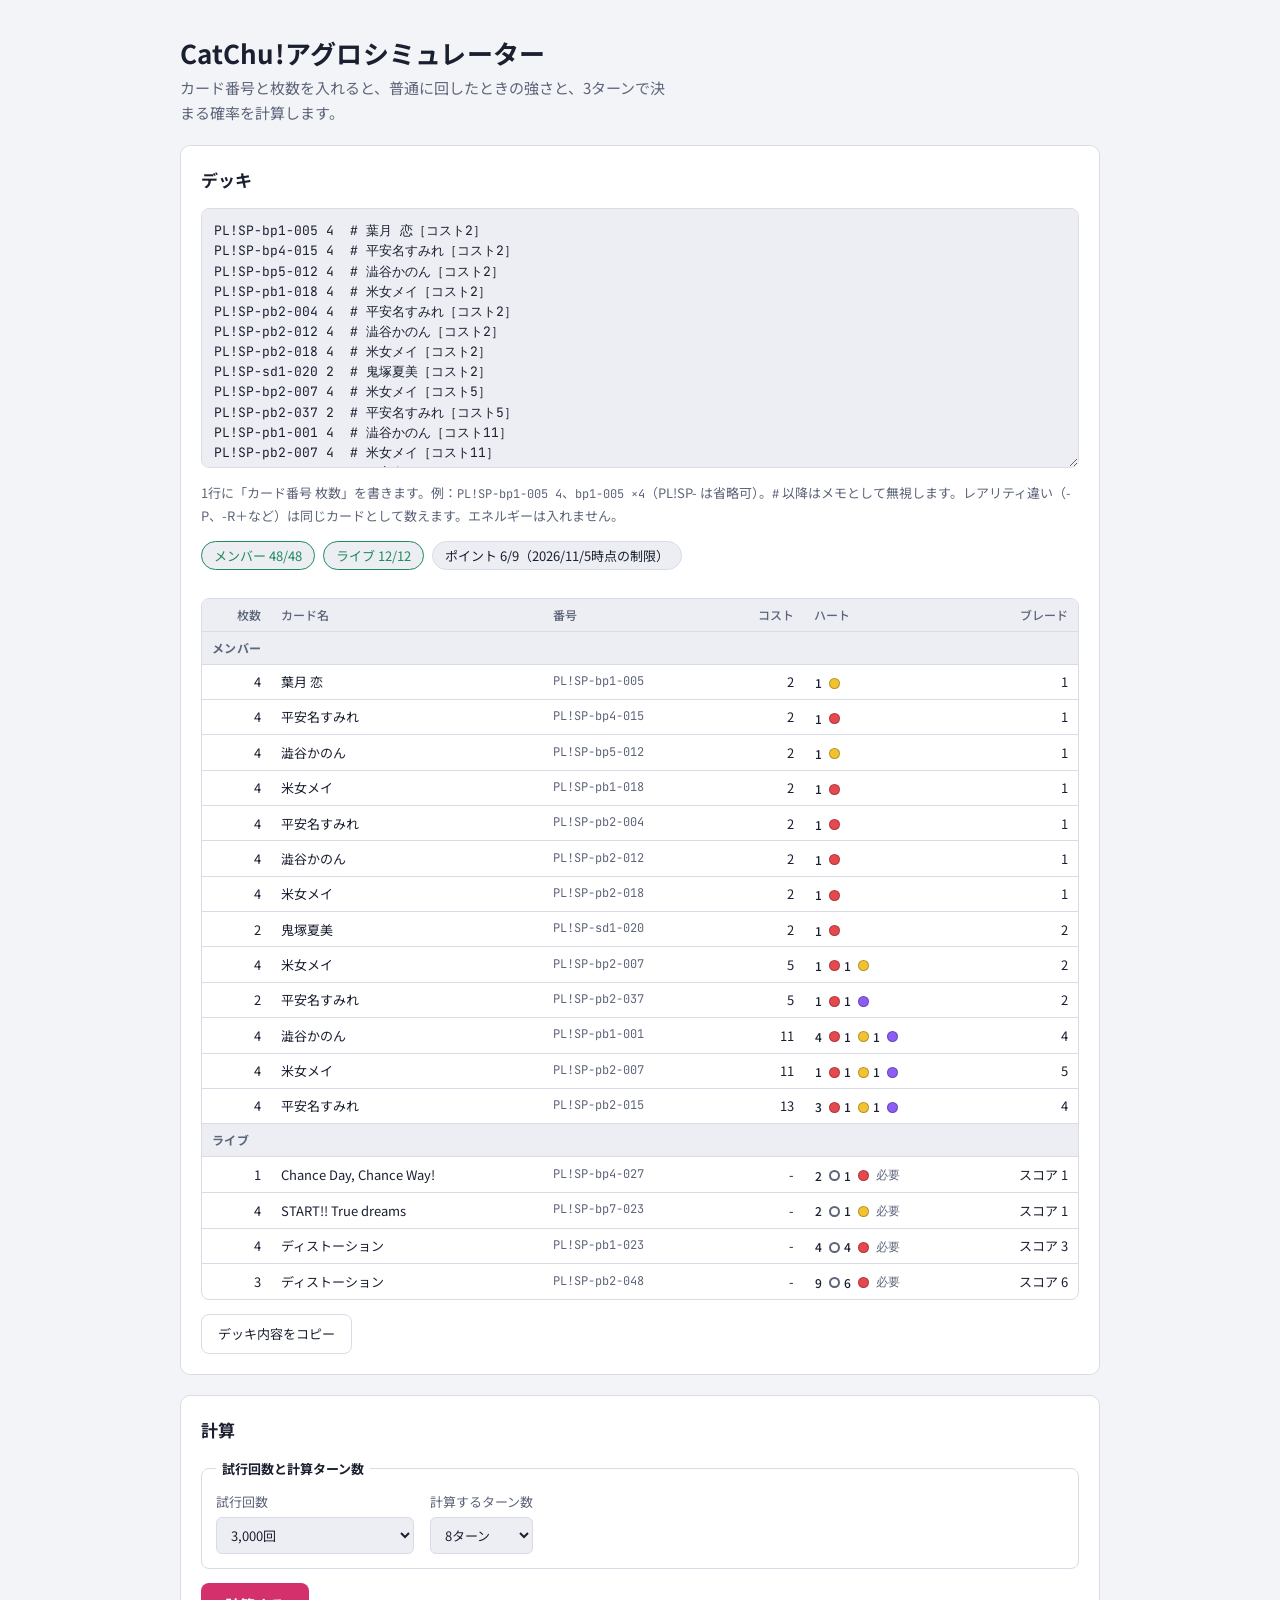
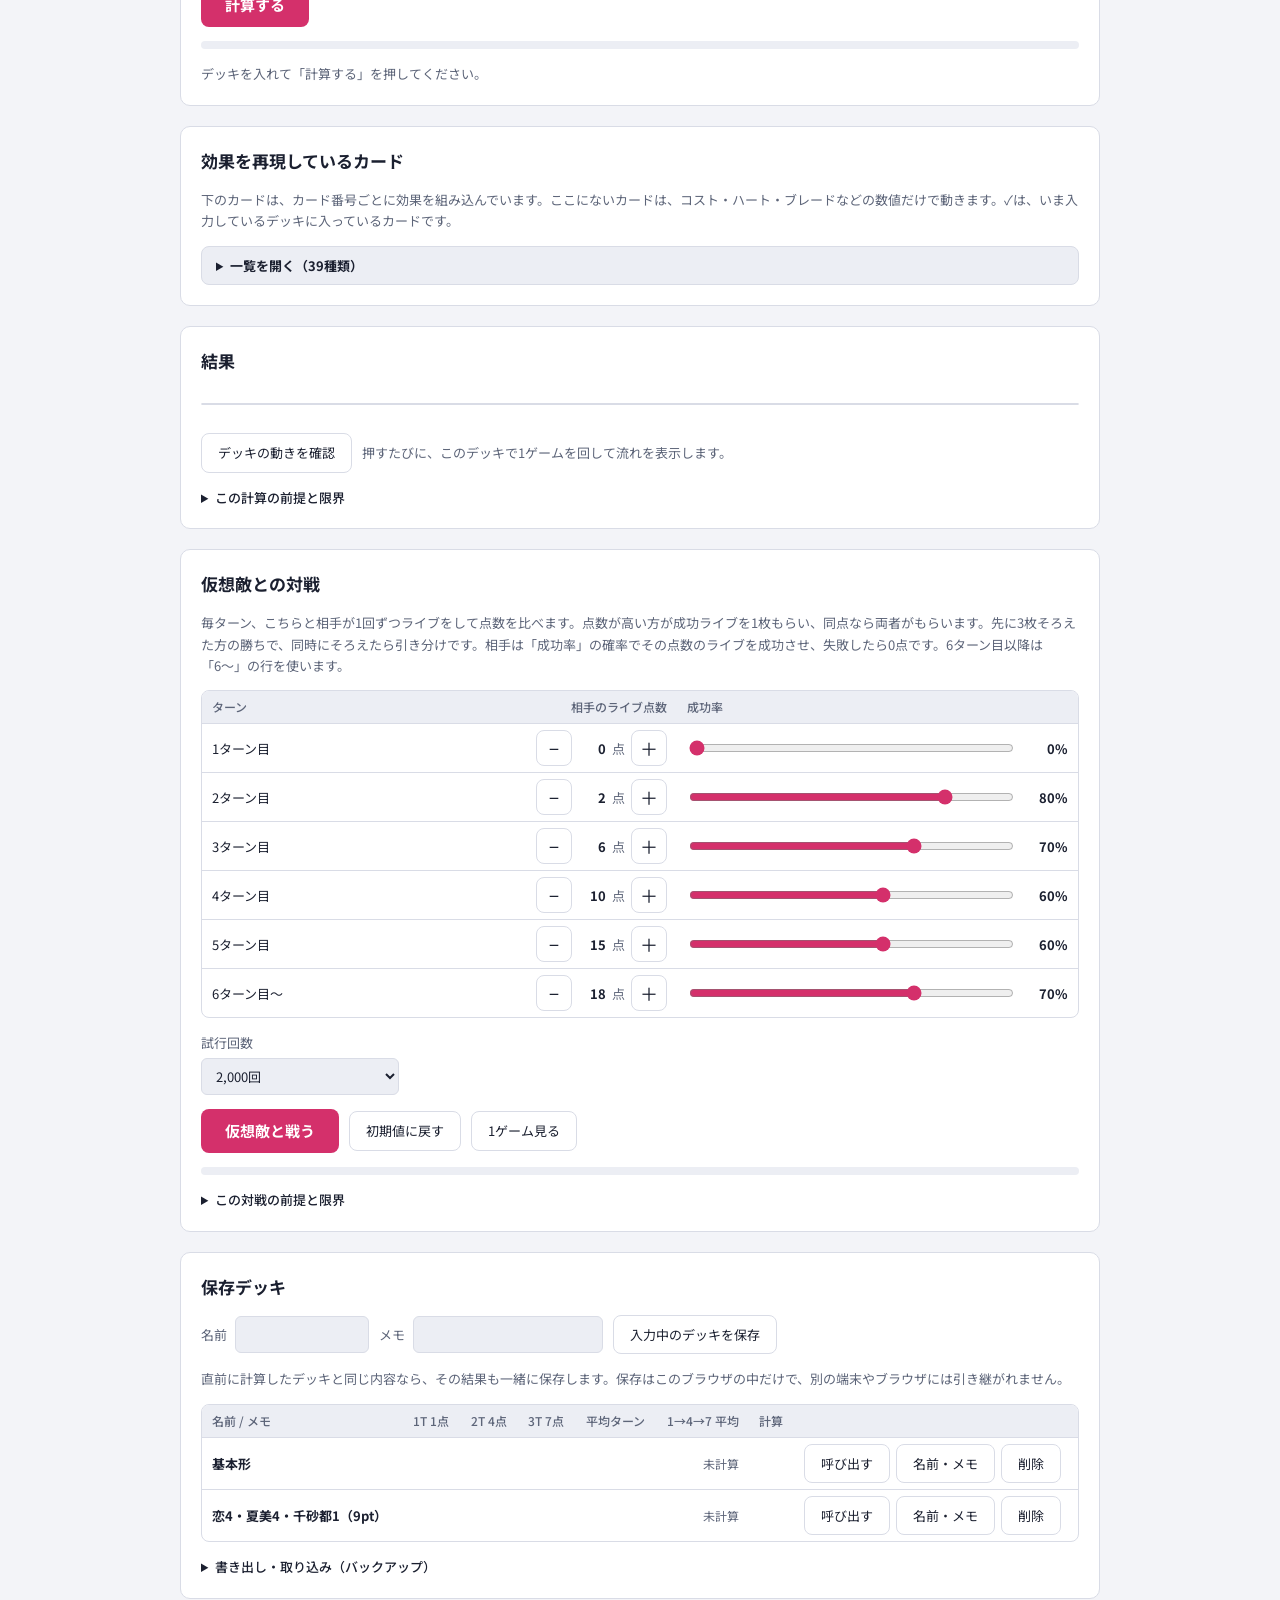
==== commit 0d24c80f: "仮想敵の入力をスライダーとステッパーに変更 Co-Authored-By: Claude Sonnet 5.5 <noreply@anthropic.com> Claude-Session: http" ====
--- a/index.html
+++ b/index.html
@@ -115,6 +115,13 @@
 details.eff ul{margin:0;padding-left:1.3em;display:flex;flex-direction:column;gap:3px;font-size:13px;color:var(--fg)}
 details.eff li .mk{color:var(--good);font-weight:700;margin-right:4px}
 details.eff li .nt{color:var(--muted)}
+.stp{display:inline-flex;align-items:center;gap:6px}
+.stp button{min-width:36px;min-height:36px;padding:0;font-size:18px;line-height:1}
+.stp output{min-width:2.2em;text-align:right;font-weight:700;font-variant-numeric:tabular-nums}
+.stp .u{color:var(--muted)}
+.sld{display:flex;align-items:center;gap:10px;min-width:180px}
+.sld input{flex:1;min-width:110px;accent-color:var(--accent)}
+.sld output{min-width:3.2em;text-align:right;font-weight:700;font-variant-numeric:tabular-nums}
 #traceBox,#oppTraceBox{display:flex;flex-direction:column;gap:12px}
 #traceBox[hidden],#oppTraceBox[hidden],#oppRes[hidden]{display:none}
 #savedTable td.memo{white-space:normal;min-width:120px;max-width:240px;color:var(--muted)}
@@ -200,7 +207,7 @@
 <section id="oppSec">
   <h2>仮想敵との対戦</h2>
   <p class="hint">毎ターン、こちらと相手が1回ずつライブをして点数を比べます。点数が高い方が成功ライブを1枚もらい、同点なら両者がもらいます。先に3枚そろえた方の勝ちで、同時にそろえたら引き分けです。相手は「成功率」の確率でその点数のライブを成功させ、失敗したら0点です。6ターン目以降は「6〜」の行を使います。</p>
-  <div class="tablewrap"><table id="oppTable"><thead><tr><th>ターン</th><th class="n">相手のライブ点数</th><th class="n">成功率（%）</th></tr></thead><tbody></tbody></table></div>
+  <div class="tablewrap"><table id="oppTable"><thead><tr><th>ターン</th><th class="n">相手のライブ点数</th><th>成功率</th></tr></thead><tbody></tbody></table></div>
   <div class="settings">
     <label class="f" for="nOpp">試行回数
       <select id="nOpp"><option value="500">500回（速い）</option><option value="2000" selected>2,000回</option><option value="5000">5,000回</option><option value="20000">20,000回（時間がかかる）</option></select></label>
@@ -1684,7 +1691,7 @@
 function oppRender(){
   const labels=['1ターン目','2ターン目','3ターン目','4ターン目','5ターン目','6ターン目〜'];
   let h='';
-  oppCfg.forEach((r,i)=>{h+=`<tr><td>${labels[i]}</td><td class="n"><input type="number" min="0" max="99" step="1" data-oi="${i}" data-of="0" value="${r[0]}" aria-label="${labels[i]}の相手のライブ点数" style="width:5em"> 点</td><td class="n"><input type="number" min="0" max="100" step="5" data-oi="${i}" data-of="1" value="${r[1]}" aria-label="${labels[i]}の成功率" style="width:5em"> %</td></tr>`;});
+  oppCfg.forEach((r,i)=>{h+=`<tr><td>${labels[i]}</td><td class="n"><span class="stp"><button type="button" class="ghost" data-step="-1" data-oi="${i}" aria-label="${labels[i]}の点数を1下げる">−</button><output id="os${i}">${r[0]}</output><span class="u">点</span><button type="button" class="ghost" data-step="1" data-oi="${i}" aria-label="${labels[i]}の点数を1上げる">＋</button></span></td><td><span class="sld"><input type="range" min="0" max="100" step="5" data-oi="${i}" data-of="1" value="${r[1]}" aria-label="${labels[i]}の成功率"><output id="oq${i}">${r[1]}%</output></span></td></tr>`;});
   document.querySelector('#oppTable tbody').innerHTML=h;
 }
 function oppRead(){
@@ -1774,7 +1781,8 @@
   $('importBtn').addEventListener('click',importDecks);
   $('traceBtn').addEventListener('click',traceOnce);
   oppLoad();oppRender();
-  $('oppTable').addEventListener('input',e=>{const el=e.target;if(el.dataset.oi===undefined)return;oppCfg[+el.dataset.oi][+el.dataset.of]=el.value===''?0:+el.value;oppStore();});
+  $('oppTable').addEventListener('input',e=>{const el=e.target;if(el.type!=='range')return;const i=+el.dataset.oi;oppCfg[i][1]=+el.value;$('oq'+i).textContent=el.value+'%';oppStore();});
+  $('oppTable').addEventListener('click',e=>{const b=e.target.closest('button[data-step]');if(!b)return;const i=+b.dataset.oi;const v=Math.max(0,Math.min(99,(+oppCfg[i][0]||0)+(+b.dataset.step)));oppCfg[i][0]=v;$('os'+i).textContent=v;oppStore();});
   $('goOpp').addEventListener('click',goOpp);
   $('oppTraceBtn').addEventListener('click',oppTrace);
   $('oppReset').addEventListener('click',()=>{oppCfg=oppDefaults();oppStore();oppRender();});
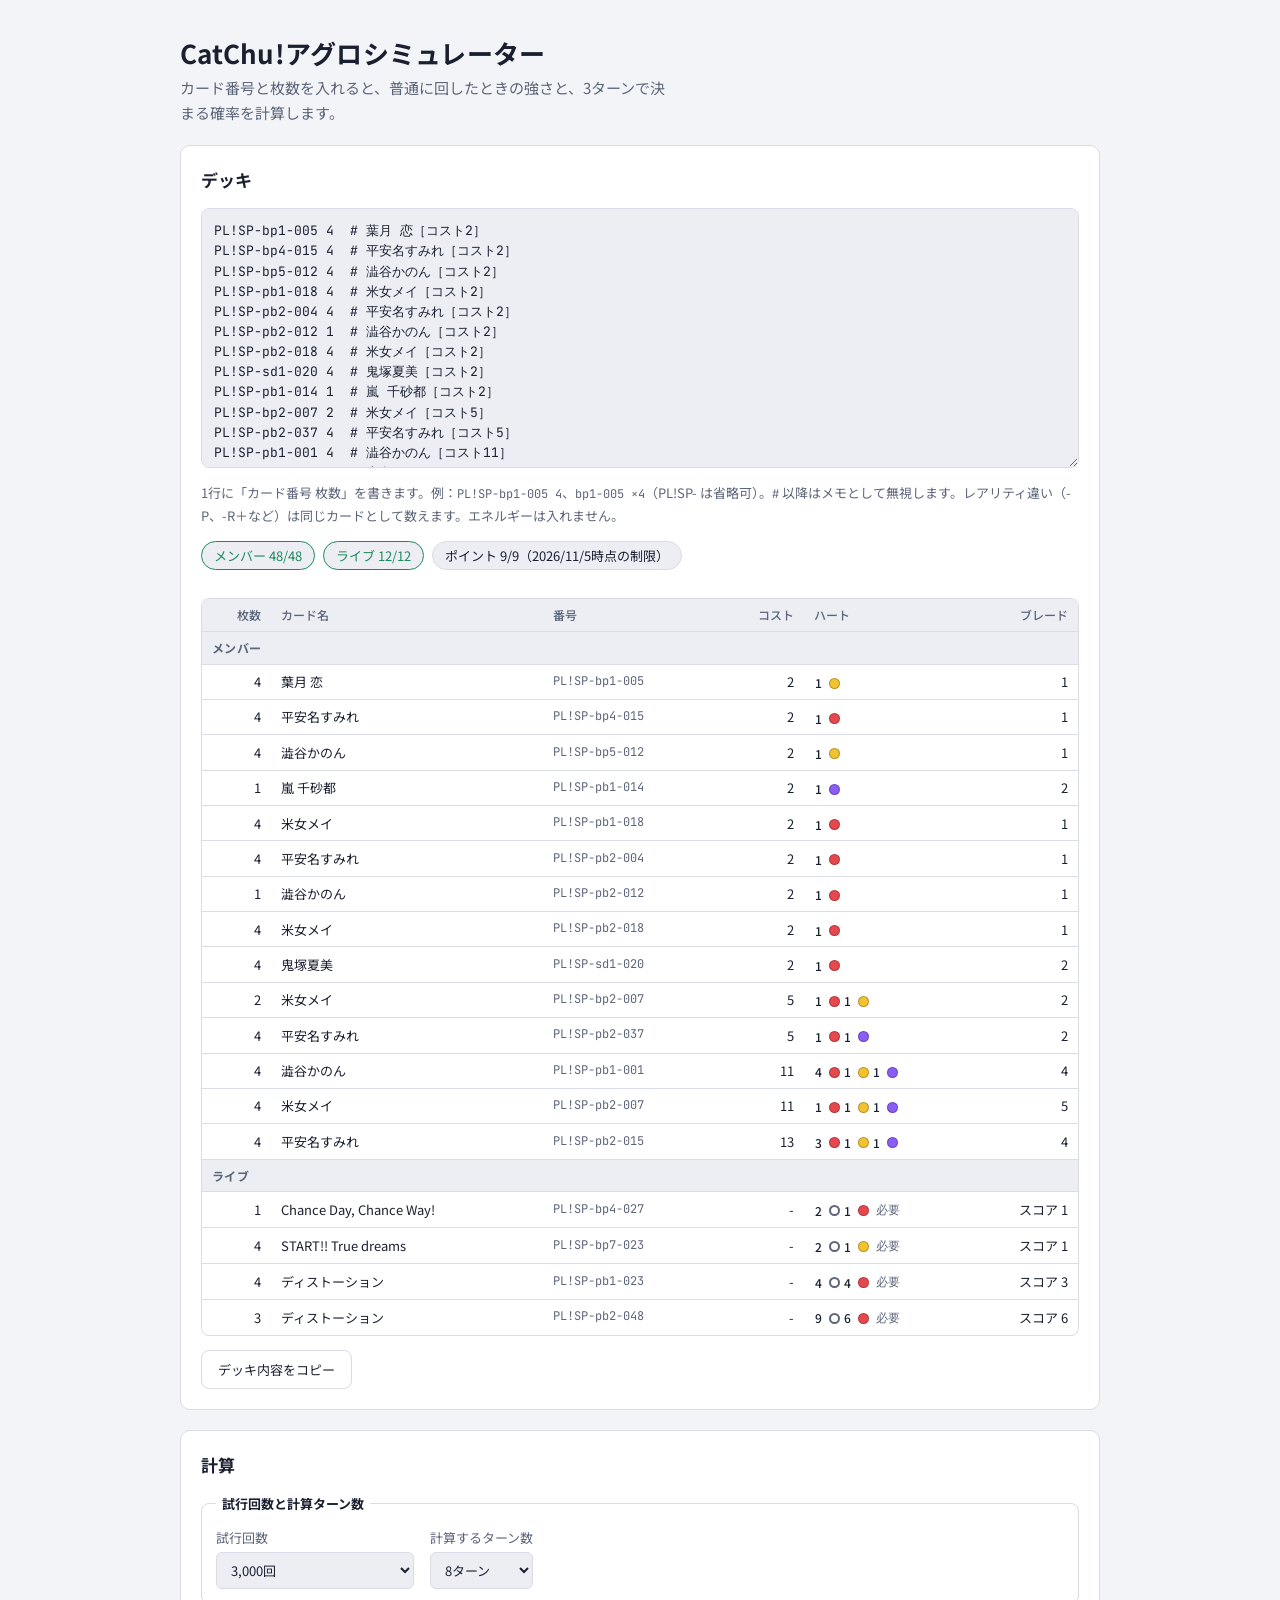
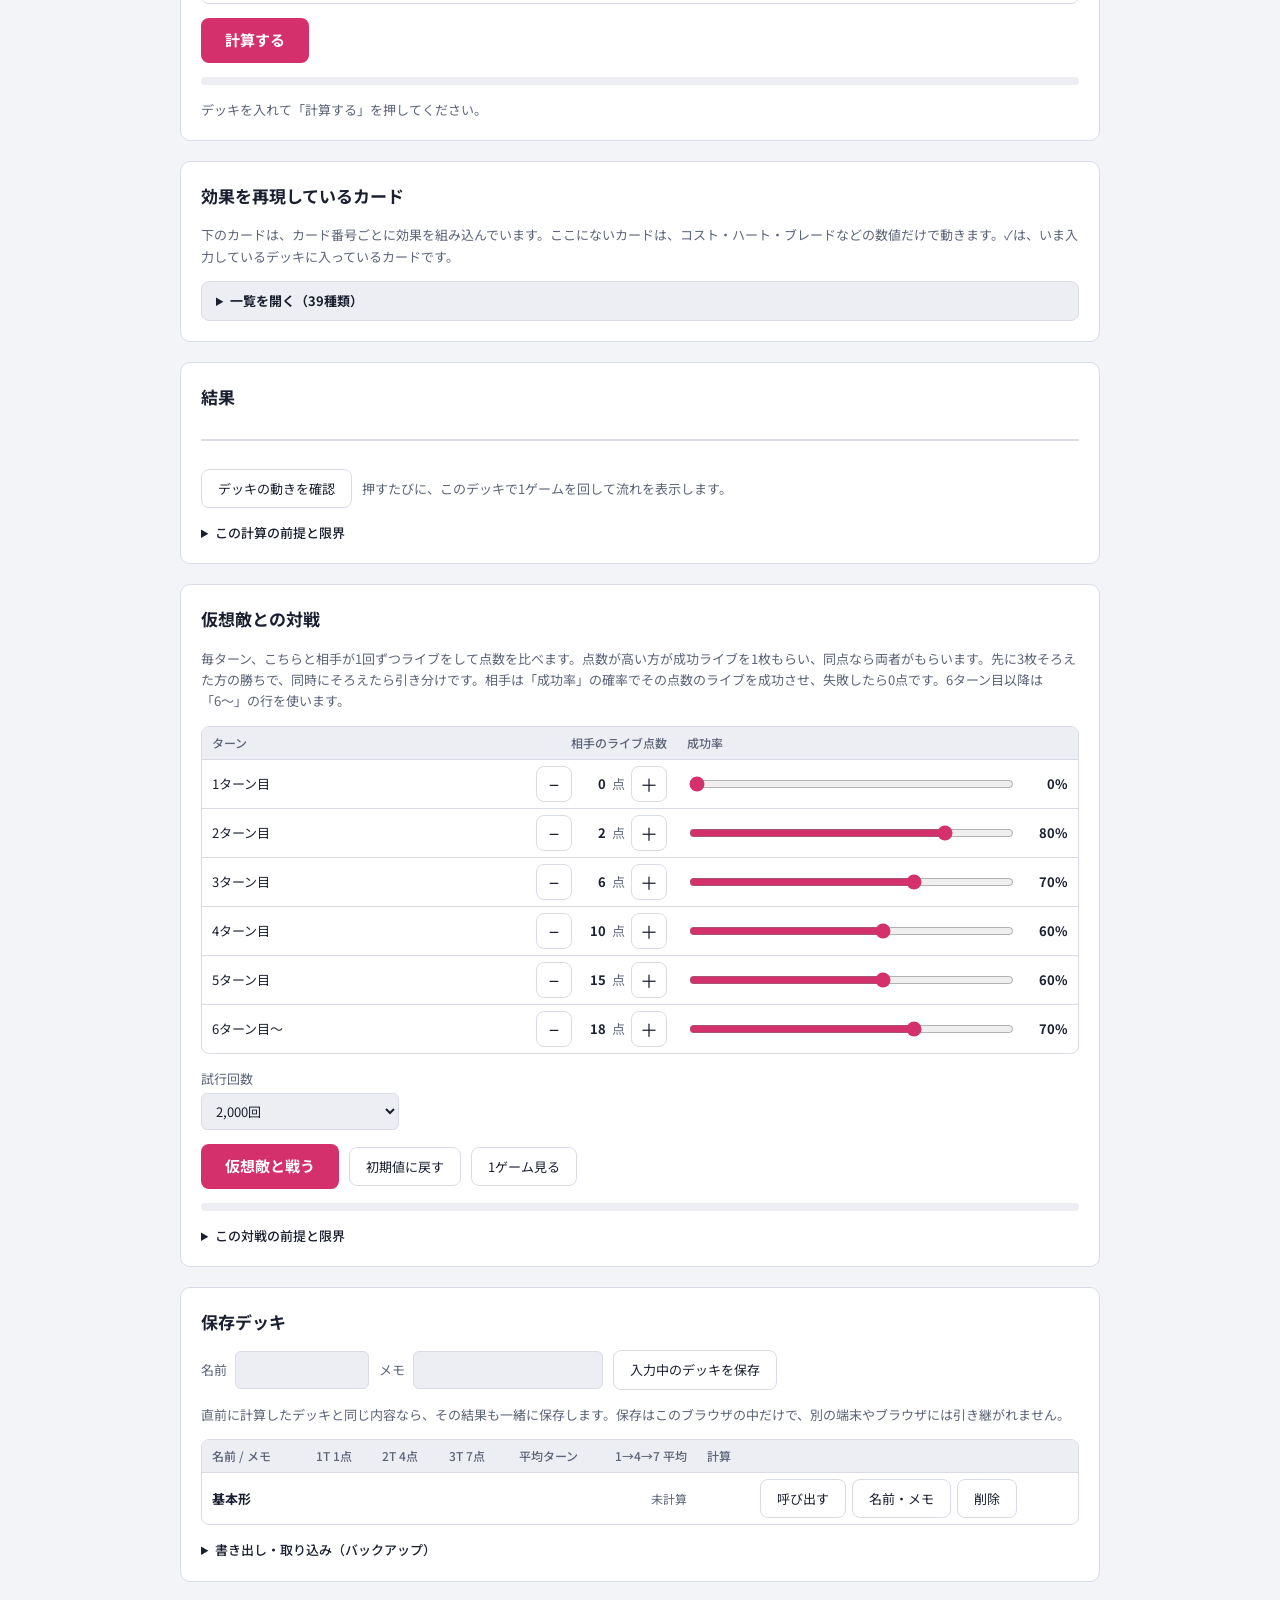
==== commit 80016c1f: "初期デッキを基本形（恋4・夏美4・千砂都1）の1つに整理 Co-Authored-By: Claude Sonnet 5.5 <noreply@anthropic.com> Claude-Sessio" ====
--- a/index.html
+++ b/index.html
@@ -1245,7 +1245,8 @@
 </script>
 <script>
 const DB=[["PL!S-cl1-001","高海千歌","M","CYaRon！","Aqours",2,[0,0,1,0,0,0,0],1,2,0,0,0],["PL!S-cl1-002","桜内梨子","M","Guilty Kiss","Aqours",9,[0,0,1,0,1,1,0],4,0,0,0,0],["PL!S-cl1-003","松浦果南","M","AZALEA","Aqours",4,[0,0,0,0,1,0,0],2,4,0,0,0],["PL!S-cl1-004","黒澤ダイヤ","M","AZALEA","Aqours",15,[0,0,1,0,3,1,0],7,4,0,0,0],["PL!S-cl1-005","渡辺 曜","M","CYaRon！","Aqours",11,[0,0,2,0,1,1,0],4,2,0,0,0],["PL!S-cl1-006","津島善子","M","Guilty Kiss","Aqours",7,[0,0,0,0,1,1,0],2,0,0,0,0],["PL!S-cl1-007","国木田花丸","M","AZALEA","Aqours",5,[0,0,1,0,1,0,0],2,0,0,0,0],["PL!S-cl1-008","小原鞠莉","M","Guilty Kiss","Aqours",4,[0,0,0,0,0,1,0],2,5,0,0,0],["PL!S-cl1-009","黒澤ルビィ","M","CYaRon！","Aqours",2,[0,0,1,0,0,0,0],1,2,0,0,0],["PL!S-cl1-010","未体験HORIZON","L","","Aqours",0,[3,0,1,0,2,0,0],0,0,2,1,0],["PL!S-cl1-011","想いよひとつになれ","L","","Aqours",0,[3,0,2,0,1,1,0],0,0,3,1,0],["PL!S-cl1-012","キセキヒカル","L","","Aqours",0,[6,0,2,0,2,2,0],0,5,5,0,0],["PL!S-cl1-013","WATER BLUE NEW WORLD","L","","Aqours",0,[9,0,0,0,0,15,0],0,0,10,0,2],["PL!S-cl1-014","CYaRon！","E","","Aqours",0,[0,0,0,0,0,0,0],0,0,0,0,0],["PL!S-cl1-015","AZALEA","E","","Aqours",0,[0,0,0,0,0,0,0],0,0,0,0,0],["PL!S-cl1-016","Guilty Kiss","E","","Aqours",0,[0,0,0,0,0,0,0],0,0,0,0,0],["PL!-bp3-019","僕らのLIVE 君とのLIFE","L","","μ's",0,[0,1,0,0,0,0,1],0,0,0,0,0],["PL!-bp3-020","Snow halation","L","","μ's",0,[3,1,0,0,0,0,1],0,0,2,1,0],["PL!-bp3-021","愛してるばんざーい!","L","","μ's",0,[7,3,0,0,0,0,4],0,6,6,0,0],["PL!-bp3-022","ユメノトビラ","L","","μ's",0,[4,3,0,3,0,0,3],0,1,5,0,0],["PL!-bp3-023","ミはμ'sicのミ","L","","μ's",0,[4,2,0,0,0,0,2],0,0,3,1,0],["PL!-bp3-024","夏色えがおで1,2,Jump!","L","","μ's",0,[0,2,0,2,0,0,2],0,0,2,1,0],["PL!-bp3-025","タカラモノズ","L","","μ's",0,[4,2,0,2,0,0,2],0,0,4,1,0],["PL!-bp3-026","Oh,Love&Peace!","L","","μ's",0,[6,2,0,5,0,0,2],0,0,6,1,0],["PL!-bp4-019","Angelic Angel","L","","μ's",0,[4,2,0,2,0,0,2],0,0,4,1,0],["PL!-bp4-020","Love wing bell","L","","μ's",0,[2,3,0,3,0,0,0],0,0,3,1,0],["PL!-bp4-021","?←HEARTBEAT","L","","μ's",0,[8,2,0,2,0,0,2],0,3,6,0,0],["PL!-bp4-022","No brand girls","L","","μ's",0,[9,3,0,3,0,0,3],0,0,7,0,0],["PL!-bp4-023","もぎゅっと\"love\"で接近中！","L","","μ's",0,[3,2,0,1,0,0,1],0,0,3,1,0],["PL!-bp4-024","小夜啼鳥恋詩","L","Printemps","μ's",0,[1,2,0,2,0,0,0],0,0,2,1,0],["PL!-bp4-025","微熱からMystery","L","lily white","μ's",0,[6,3,0,0,0,0,3],0,1,5,0,0],["PL!-bp4-026","ダイヤモンドプリンセスの憂鬱","L","BiBi","μ's",0,[1,0,0,1,0,0,1],0,0,1,0,0],["PL!-bp5-019","それは僕たちの奇跡","L","","μ's",0,[3,0,0,1,0,0,1],0,0,2,1,0],["PL!-bp5-020","Wonder zone","L","","μ's",0,[7,0,0,3,0,2,0],0,0,5,1,0],["PL!-bp5-021","SUNNY DAY SONG","L","","μ's",0,[2,2,0,3,0,0,2],0,0,3,1,0],["PL!-bp5-022","A song for You! You? You!!","L","","μ's",0,[6,2,0,2,0,0,2],0,1,5,0,0],["PL!-bp5-023","乙姫心で恋宮殿","L","lily white","μ's",0,[3,3,0,0,0,0,2],0,0,3,1,0],["PL!-pb1-028","WAO-WAO Powerful day!","L","Printemps","μ's",0,[7,2,0,4,0,0,0],0,3,5,0,0],["PL!-pb1-029","知らないLove＊教えてLove","L","lily white","μ's",0,[0,2,0,0,0,0,1],0,0,1,0,0],["PL!-pb1-030","Cutie Panther","L","BiBi","μ's",0,[7,0,0,2,0,0,4],0,6,5,0,0],["PL!-pb1-031","輝夜の城で踊りたい","L","","μ's",0,[2,0,0,0,0,0,1],0,0,1,1,0],["PL!-pb1-032","SENTIMENTAL StepS","L","","μ's",0,[2,1,0,1,0,0,1],0,0,2,1,0],["PL!-pb1-033","KiRa-KiRa Sensation!","L","","μ's",0,[6,4,0,4,0,0,4],0,1,8,0,0],["PL!-pb2-000","星空 凛&小泉花陽","M","","μ's",15,[0,2,0,2,0,0,1],7,3,0,0,0],["PL!-pb2-001","高坂穂乃果","M","Printemps","μ's",22,[0,2,0,3,0,0,2],9,3,0,0,0],["PL!-pb2-002","絢瀬絵里","M","BiBi","μ's",4,[0,0,0,0,0,0,1],2,0,0,0,0],["PL!-pb2-003","南 ことり","M","Printemps","μ's",9,[0,1,0,1,0,0,1],4,0,0,0,0],["PL!-pb2-004","園田海未","M","lily white","μ's",15,[0,2,0,0,0,0,2],7,0,0,0,0],["PL!-pb2-005","星空 凛","M","lily white","μ's",5,[0,1,0,1,0,0,1],0,0,0,0,0],["PL!-pb2-006","西木野真姫","M","BiBi","μ's",2,[0,0,0,0,0,0,1],1,6,0,0,0],["PL!-pb2-007","東條 希","M","lily white","μ's",4,[0,1,0,0,0,0,0],2,1,0,0,0],["PL!-pb2-008","小泉花陽","M","Printemps","μ's",2,[0,1,0,0,0,0,0],1,1,0,0,0],["PL!-pb2-009","矢澤にこ","M","BiBi","μ's",9,[0,1,0,1,0,0,1],3,0,0,0,0],["PL!-pb2-010","高坂穂乃果","M","Printemps","μ's",7,[0,1,0,1,0,0,1],1,0,0,0,0],["PL!-pb2-011","絢瀬絵里","M","BiBi","μ's",2,[0,0,0,1,0,0,0],1,3,0,0,0],["PL!-pb2-012","南 ことり","M","Printemps","μ's",13,[0,2,0,3,0,0,1],4,0,0,0,0],["PL!-pb2-013","園田海未","M","lily white","μ's",2,[0,1,0,0,0,0,0],1,1,0,0,0],["PL!-pb2-014","星空 凛","M","lily white","μ's",11,[0,2,0,1,0,0,2],2,6,0,0,0],["PL!-pb2-015","西木野真姫","M","BiBi","μ's",7,[0,1,0,1,0,0,1],1,0,0,0,0],["PL!-pb2-016","東條 希","M","lily white","μ's",17,[0,3,0,2,0,0,2],6,1,0,0,0],["PL!-pb2-017","小泉花陽","M","Printemps","μ's",17,[0,2,0,3,0,0,2],6,1,0,0,0],["PL!-pb2-018","矢澤にこ","M","BiBi","μ's",17,[0,1,0,2,0,0,2],8,0,0,0,0],["PL!-pb2-019","高坂穂乃果","M","Printemps","μ's",4,[0,0,0,1,0,0,0],2,3,0,0,0],["PL!-pb2-020","絢瀬絵里","M","BiBi","μ's",15,[0,1,0,1,0,0,3],7,6,0,0,0],["PL!-pb2-021","南 ことり","M","Printemps","μ's",4,[0,1,0,0,0,0,0],2,1,0,0,0],["PL!-pb2-022","園田海未","M","lily white","μ's",2,[0,0,0,0,0,0,1],1,6,0,0,0],["PL!-pb2-023","星空 凛","M","lily white","μ's",7,[0,1,0,0,0,0,1],3,0,0,0,0],["PL!-pb2-024","西木野真姫","M","BiBi","μ's",4,[0,0,0,1,0,0,0],2,3,0,0,0],["PL!-pb2-025","東條 希","M","lily white","μ's",2,[0,0,0,0,0,0,1],1,6,0,0,0],["PL!-pb2-026","小泉花陽","M","Printemps","μ's",5,[0,0,0,1,0,0,0],3,0,0,0,0],["PL!-pb2-027","矢澤にこ","M","BiBi","μ's",2,[0,0,0,1,0,0,0],1,3,0,0,0],["PL!-pb2-028","高坂穂乃果","M","Printemps","μ's",2,[0,1,0,0,0,0,0],1,1,0,0,0],["PL!-pb2-029","絢瀬絵里","M","BiBi","μ's",9,[0,1,0,1,0,0,1],3,0,0,0,0],["PL!-pb2-030","南 ことり","M","Printemps","μ's",5,[0,1,0,1,0,0,1],0,0,0,0,0],["PL!-pb2-031","園田海未","M","lily white","μ's",4,[0,1,0,0,0,0,0],2,1,0,0,0],["PL!-pb2-032","星空 凛","M","lily white","μ's",4,[0,0,0,0,0,0,1],2,6,0,0,0],["PL!-pb2-033","西木野真姫","M","BiBi","μ's",13,[0,2,0,2,0,0,2],2,3,0,0,0],["PL!-pb2-034","東條 希","M","lily white","μ's",5,[0,1,0,1,0,0,1],1,0,0,0,0],["PL!-pb2-035","小泉花陽","M","Printemps","μ's",2,[0,1,0,0,0,0,0],1,1,0,0,0],["PL!-pb2-036","矢澤にこ","M","BiBi","μ's",11,[0,1,0,2,0,0,2],3,6,0,0,0],["PL!-pb2-037","Shangri-La Shower","L","","μ's",0,[8,0,0,0,0,0,0],0,0,3,1,0],["PL!-pb2-038","嵐のなかの恋だから","L","","μ's",0,[5,3,0,3,0,0,2],0,3,5,0,0],["PL!-pb2-039","僕たちはひとつの光","L","","μ's",0,[9,9,0,9,0,0,9],0,0,9,0,2],["PL!-pb2-040","Love marginal","L","Printemps","μ's",0,[10,2,0,6,0,0,0],0,0,7,1,0],["PL!-pb2-041","春情ロマンティック","L","lily white","μ's",0,[8,6,0,0,0,0,2],0,0,7,0,0],["PL!-pb2-042","PSYCHIC FIRE","L","BiBi","μ's",0,[5,0,0,3,0,0,7],0,0,7,1,0],["PL!-pb2-E00","星空 凛&小泉花陽","E","","μ's",0,[0,0,0,0,0,0,0],0,0,0,0,0],["PL!-pb2-E01","高坂穂乃果","E","","μ's",0,[0,0,0,0,0,0,0],0,0,0,0,0],["PL!-pb2-E02","絢瀬絵里","E","","μ's",0,[0,0,0,0,0,0,0],0,0,0,0,0],["PL!-pb2-E03","南 ことり","E","","μ's",0,[0,0,0,0,0,0,0],0,0,0,0,0],["PL!-pb2-E04","園田海未","E","","μ's",0,[0,0,0,0,0,0,0],0,0,0,0,0],["PL!-pb2-E05","星空 凛","E","","μ's",0,[0,0,0,0,0,0,0],0,0,0,0,0],["PL!-pb2-E06","西木野真姫","E","","μ's",0,[0,0,0,0,0,0,0],0,0,0,0,0],["PL!-pb2-E07","東條 希","E","","μ's",0,[0,0,0,0,0,0,0],0,0,0,0,0],["PL!-pb2-E08","小泉花陽","E","","μ's",0,[0,0,0,0,0,0,0],0,0,0,0,0],["PL!-pb2-E09","矢澤にこ","E","","μ's",0,[0,0,0,0,0,0,0],0,0,0,0,0],["PL!-pb2-E10","μ's","E","","μ's",0,[0,0,0,0,0,0,0],0,0,0,0,0],["PL!-pb2-E11","μ's","E","","μ's",0,[0,0,0,0,0,0,0],0,0,0,0,0],["PL!-pb2-E12","μ's","E","","μ's",0,[0,0,0,0,0,0,0],0,0,0,0,0],["PL!-pb2-E13","μ's","E","","μ's",0,[0,0,0,0,0,0,0],0,0,0,0,0],["PL!-pb2-E14","高坂穂乃果＆南 ことり＆園田海未＆西木野真姫＆矢澤にこ","E","","μ's",0,[0,0,0,0,0,0,0],0,0,0,0,0],["PL!-pb2-E15","絢瀬絵里＆星空 凛＆東條 希＆小泉花陽","E","","μ's",0,[0,0,0,0,0,0,0],0,0,0,0,0],["PL!-sd1-019","START:DASH!!","L","","μ's",0,[0,1,0,1,0,0,1],0,0,1,0,0],["PL!-sd1-020","きっと青春が聞こえる","L","","μ's",0,[3,1,0,1,0,0,0],0,0,2,1,0],["PL!-sd1-021","これからのSomeday","L","","μ's",0,[4,1,0,1,0,0,1],0,0,3,1,0],["PL!-sd1-022","僕らは今のなかで","L","","μ's",0,[6,2,0,2,0,0,2],0,3,4,0,0],["LL-bp7-001","国木田花丸&優木せつ菜&嵐 千砂都","M","","Aqours/虹ヶ咲/Liella!",15,[0,0,2,0,2,0,2],4,0,0,0,0],["LL-bp7-E11","高海千歌＆中須かすみ","E","","Aqours/虹ヶ咲",0,[0,0,0,0,0,0,0],0,0,0,0,0],["LL-bp7-E22","黒澤ダイヤ＆三船栞子","E","","Aqours/虹ヶ咲",0,[0,0,0,0,0,0,0],0,0,0,0,0],["LL-bp7-E33","津島善子＆平安名すみれ","E","","Aqours/Liella!",0,[0,0,0,0,0,0,0],0,0,0,0,0],["LL-bp7-E44","朝香果林＆若菜四季","E","","虹ヶ咲/Liella!",0,[0,0,0,0,0,0,0],0,0,0,0,0],["LL-bp7-E55","鐘嵐珠＆ウィーン・マルガレーテ","E","","虹ヶ咲/Liella!",0,[0,0,0,0,0,0,0],0,0,0,0,0],["PL!N-bp1-026","Poppin' Up!","L","","虹ヶ咲",0,[2,0,0,1,0,0,0],0,0,1,1,0],["PL!N-bp7-001","上原歩夢","M","A・ZU・NA","虹ヶ咲",4,[0,1,0,0,0,0,0],1,1,0,0,0],["PL!N-bp7-002","中須かすみ","M","QU4RTZ","虹ヶ咲",13,[0,0,0,2,2,1,1],3,3,0,0,0],["PL!N-bp7-003","桜坂しずく","M","A・ZU・NA","虹ヶ咲",15,[0,0,0,0,0,0,0],6,0,0,0,0],["PL!N-bp7-004","朝香果林","M","DiverDiva","虹ヶ咲",13,[0,0,2,0,0,2,1],4,2,0,0,0],["PL!N-bp7-005","宮下 愛","M","DiverDiva","虹ヶ咲",11,[0,0,2,0,1,1,0],3,2,0,0,0],["PL!N-bp7-006","近江彼方","M","QU4RTZ","虹ヶ咲",17,[0,2,2,0,0,1,3],5,0,0,0,0],["PL!N-bp7-007","優木せつ菜","M","A・ZU・NA","虹ヶ咲",11,[0,0,1,1,0,1,0],4,2,0,0,0],["PL!N-bp7-008","エマ・ヴェルデ","M","QU4RTZ","虹ヶ咲",15,[0,0,2,0,2,0,3],5,0,0,0,0],["PL!N-bp7-009","天王寺璃奈","M","QU4RTZ","虹ヶ咲",4,[0,0,0,1,1,0,0],0,4,0,0,0],["PL!N-bp7-010","三船栞子","M","R3BIRTH","虹ヶ咲",9,[0,1,0,0,2,1,0],2,0,0,0,0],["PL!N-bp7-011","ミア・テイラー","M","R3BIRTH","虹ヶ咲",13,[0,2,0,2,2,0,0],4,0,0,0,0],["PL!N-bp7-012","鐘 嵐珠","M","R3BIRTH","虹ヶ咲",7,[0,1,0,0,0,1,0],3,0,0,0,0],["PL!N-bp7-013","上原歩夢","M","A・ZU・NA","虹ヶ咲",2,[0,1,0,0,0,0,0],1,1,0,0,0],["PL!N-bp7-014","中須かすみ","M","QU4RTZ","虹ヶ咲",7,[0,1,0,1,0,0,1],1,0,0,0,0],["PL!N-bp7-015","桜坂しずく","M","A・ZU・NA","虹ヶ咲",2,[0,0,1,0,0,0,0],1,2,0,0,0],["PL!N-bp7-016","朝香果林","M","DiverDiva","虹ヶ咲",4,[0,0,0,0,0,0,0],3,5,0,0,0],["PL!N-bp7-017","宮下 愛","M","DiverDiva","虹ヶ咲",2,[0,0,1,0,0,0,0],1,2,0,0,0],["PL!N-bp7-018","近江彼方","M","QU4RTZ","虹ヶ咲",4,[0,0,0,1,0,0,0],2,3,0,0,0],["PL!N-bp7-019","優木せつ菜","M","A・ZU・NA","虹ヶ咲",9,[0,1,1,1,0,0,0],3,0,0,0,0],["PL!N-bp7-020","エマ・ヴェルデ","M","QU4RTZ","虹ヶ咲",5,[0,1,0,1,0,0,0],2,0,0,0,0],["PL!N-bp7-021","天王寺璃奈","M","QU4RTZ","虹ヶ咲",2,[0,0,0,0,0,0,1],1,6,0,0,0],["PL!N-bp7-022","三船栞子","M","R3BIRTH","虹ヶ咲",4,[0,0,0,0,1,0,0],2,4,0,0,0],["PL!N-bp7-023","ミア・テイラー","M","R3BIRTH","虹ヶ咲",11,[0,1,0,2,2,0,0],2,3,0,0,0],["PL!N-bp7-024","鐘 嵐珠","M","R3BIRTH","虹ヶ咲",4,[0,1,0,0,0,0,0],2,1,0,0,0],["PL!N-bp7-025","Colorful Dreams! Colorful Smiles!","L","","虹ヶ咲",0,[1,1,0,1,0,1,0],0,0,1,1,0],["PL!N-bp7-026","Just Believe!!!","L","","虹ヶ咲",0,[6,0,2,0,2,0,2],0,6,5,0,0],["PL!N-bp7-027","オードリー","L","","虹ヶ咲",0,[1,0,1,0,0,3,0],0,0,2,1,0],["PL!N-bp7-028","Cooking with Love","L","","虹ヶ咲",0,[4,4,3,0,0,0,5],0,0,7,0,0],["PL!N-bp7-029","Burn!!","L","","虹ヶ咲",0,[7,0,7,0,0,0,0],0,0,7,1,0],["PL!N-bp7-030","Cheer Mode","L","","虹ヶ咲",0,[1,0,0,0,1,0,0],0,0,0,0,2],["PL!N-bp7-031","Like a Treasure","L","","虹ヶ咲",0,[6,2,0,2,2,0,0],0,3,5,0,0],["PL!N-bp7-999","優木せつ菜","E","","虹ヶ咲",0,[0,0,0,0,0,0,0],0,0,0,0,0],["PL!N-bp7-E01","桜坂しずく","E","","虹ヶ咲",0,[0,0,0,0,0,0,0],0,0,0,0,0],["PL!N-bp7-E02","近江彼方","E","","虹ヶ咲",0,[0,0,0,0,0,0,0],0,0,0,0,0],["PL!N-bp7-E03","優木せつ菜","E","","虹ヶ咲",0,[0,0,0,0,0,0,0],0,0,0,0,0],["PL!N-bp7-E04","ミア・テイラー","E","","虹ヶ咲",0,[0,0,0,0,0,0,0],0,0,0,0,0],["PL!N-bp7-E05","上原歩夢","E","","虹ヶ咲",0,[0,0,0,0,0,0,0],0,0,0,0,0],["PL!N-bp7-E06","中須かすみ","E","","虹ヶ咲",0,[0,0,0,0,0,0,0],0,0,0,0,0],["PL!N-bp7-E07","近江彼方","E","","虹ヶ咲",0,[0,0,0,0,0,0,0],0,0,0,0,0],["PL!N-bp7-E08","ミア・テイラー","E","","虹ヶ咲",0,[0,0,0,0,0,0,0],0,0,0,0,0],["PL!S-bp2-023","MY舞☆TONIGHT","L","","Aqours",0,[4,0,4,0,0,0,0],0,0,3,1,0],["PL!S-bp7-001","高海千歌","M","CYaRon！","Aqours",9,[0,0,1,0,1,1,0],3,0,0,0,0],["PL!S-bp7-002","桜内梨子","M","Guilty Kiss","Aqours",4,[0,0,0,0,1,1,0],0,5,0,0,0],["PL!S-bp7-003","松浦果南","M","AZALEA","Aqours",4,[0,0,0,0,0,1,0],2,4,0,0,0],["PL!S-bp7-004","黒澤ダイヤ","M","AZALEA","Aqours",13,[0,0,2,0,3,2,0],3,0,0,0,0],["PL!S-bp7-005","渡辺 曜","M","CYaRon！","Aqours",15,[0,0,2,0,2,2,0],6,0,0,0,0],["PL!S-bp7-006","津島善子","M","Guilty Kiss","Aqours",2,[0,0,0,0,1,0,0],1,4,0,0,0],["PL!S-bp7-007","国木田花丸","M","AZALEA","Aqours",11,[0,0,1,0,1,1,0],1,2,0,0,0],["PL!S-bp7-008","小原鞠莉","M","Guilty Kiss","Aqours",9,[0,0,1,0,1,2,0],2,0,0,0,0],["PL!S-bp7-009","黒澤ルビィ","M","CYaRon！","Aqours",2,[0,0,0,0,0,1,0],0,5,0,0,0],["PL!S-bp7-010","高海千歌","M","CYaRon！","Aqours",4,[0,0,1,0,0,0,0],2,2,0,0,0],["PL!S-bp7-011","桜内梨子","M","Guilty Kiss","Aqours",7,[0,0,1,0,1,1,0],1,0,0,0,0],["PL!S-bp7-012","松浦果南","M","AZALEA","Aqours",17,[0,0,2,0,2,2,0],6,2,0,0,0],["PL!S-bp7-013","黒澤ダイヤ","M","AZALEA","Aqours",4,[0,0,1,0,0,0,0],2,2,0,0,0],["PL!S-bp7-014","渡辺 曜","M","CYaRon！","Aqours",2,[0,0,0,0,0,1,0],1,5,0,0,0],["PL!S-bp7-015","津島善子","M","Guilty Kiss","Aqours",5,[0,0,0,0,1,1,0],2,0,0,0,0],["PL!S-bp7-016","国木田花丸","M","AZALEA","Aqours",15,[0,0,2,0,2,2,0],3,5,0,0,0],["PL!S-bp7-017","小原鞠莉","M","Guilty Kiss","Aqours",4,[0,0,0,0,1,0,0],1,4,0,0,0],["PL!S-bp7-018","黒澤ルビィ","M","CYaRon！","Aqours",4,[0,0,0,0,0,1,0],2,5,0,0,0],["PL!S-bp7-019","なんどだって約束！","L","","Aqours",0,[2,0,1,0,1,1,0],0,0,2,1,0],["PL!S-bp7-020","HAPPY PARTY TRAIN","L","","Aqours",0,[3,0,1,0,2,2,0],0,0,3,1,0],["PL!S-bp7-021","僕らの旅は終わらない","L","","Aqours",0,[6,0,2,0,2,2,0],0,5,5,0,0],["PL!S-bp7-022","恋になりたいAQUARIUM","L","","Aqours",0,[10,0,3,0,3,3,0],0,0,8,0,2],["PL!S-bp7-023","夜空はなんでも知ってるの？","L","CYaRon！","Aqours",0,[2,0,6,0,1,1,0],0,0,4,1,0],["PL!S-bp7-024","ときめき分類学","L","AZALEA","Aqours",0,[0,0,0,0,2,0,0],0,0,1,1,0],["PL!S-bp7-025","Guilty Night, Guilty Kiss!","L","Guilty Kiss","Aqours",0,[3,0,0,0,1,3,0],0,0,3,1,0],["PL!S-bp7-999","国木田花丸","E","","Aqours",0,[0,0,0,0,0,0,0],0,0,0,0,0],["PL!S-bp7-E01","松浦果南","E","","Aqours",0,[0,0,0,0,0,0,0],0,0,0,0,0],["PL!S-bp7-E02","渡辺 曜","E","","Aqours",0,[0,0,0,0,0,0,0],0,0,0,0,0],["PL!S-bp7-E03","国木田花丸","E","","Aqours",0,[0,0,0,0,0,0,0],0,0,0,0,0],["PL!S-bp7-E04","桜内梨子","E","","Aqours",0,[0,0,0,0,0,0,0],0,0,0,0,0],["PL!S-bp7-E05","津島善子","E","","Aqours",0,[0,0,0,0,0,0,0],0,0,0,0,0],["PL!S-bp7-E06","小原鞠莉","E","","Aqours",0,[0,0,0,0,0,0,0],0,0,0,0,0],["PL!S-bp7-E07","鹿角聖良","E","","Saint Snow",0,[0,0,0,0,0,0,0],0,0,0,0,0],["PL!S-bp7-E08","鹿角理亞","E","","Saint Snow",0,[0,0,0,0,0,0,0],0,0,0,0,0],["PL!SP-bp7-001","澁谷かのん","M","CatChu!","Liella!",10,[0,0,1,3,0,0,1],2,0,0,0,0],["PL!SP-bp7-002","唐 可可","M","KALEIDOSCORE","Liella!",2,[0,0,0,0,0,0,1],1,0,0,0,0],["PL!SP-bp7-003","嵐 千砂都","M","5yncri5e!","Liella!",10,[0,0,1,1,0,0,2],2,0,0,0,0],["PL!SP-bp7-004","平安名すみれ","M","CatChu!","Liella!",13,[0,0,3,2,0,0,2],2,3,0,0,0],["PL!SP-bp7-005","葉月 恋","M","KALEIDOSCORE","Liella!",9,[0,0,1,2,0,0,1],2,0,0,0,0],["PL!SP-bp7-006","桜小路きな子","M","5yncri5e!","Liella!",15,[0,0,2,3,0,0,2],6,0,0,0,0],["PL!SP-bp7-007","米女メイ","M","CatChu!","Liella!",17,[0,0,2,2,0,0,2],6,2,0,0,0],["PL!SP-bp7-008","若菜四季","M","5yncri5e!","Liella!",11,[0,0,1,1,0,0,2],4,6,0,0,0],["PL!SP-bp7-009","鬼塚夏美","M","5yncri5e!","Liella!",13,[0,0,2,2,0,0,2],3,2,0,0,0],["PL!SP-bp7-010","ウィーン・マルガレーテ","M","KALEIDOSCORE","Liella!",2,[0,0,0,0,0,0,1],1,6,0,0,0],["PL!SP-bp7-011","鬼塚冬毬","M","5yncri5e!","Liella!",9,[0,0,1,1,0,0,1],4,0,0,0,0],["PL!SP-bp7-012","澁谷かのん","M","CatChu!","Liella!",4,[0,0,1,0,0,0,0],1,2,0,0,0],["PL!SP-bp7-013","唐 可可","M","KALEIDOSCORE","Liella!",15,[0,0,2,2,0,0,2],5,3,0,0,0],["PL!SP-bp7-014","嵐 千砂都","M","5yncri5e!","Liella!",4,[0,0,0,1,0,0,1],0,6,0,0,0],["PL!SP-bp7-015","平安名すみれ","M","CatChu!","Liella!",5,[0,0,1,1,0,0,0],2,0,0,0,0],["PL!SP-bp7-016","葉月 恋","M","KALEIDOSCORE","Liella!",4,[0,0,0,0,0,0,1],2,6,0,0,0],["PL!SP-bp7-017","桜小路きな子","M","5yncri5e!","Liella!",11,[0,0,1,2,0,0,1],4,3,0,0,0],["PL!SP-bp7-018","米女メイ","M","CatChu!","Liella!",4,[0,0,0,1,0,0,0],2,3,0,0,0],["PL!SP-bp7-019","若菜四季","M","5yncri5e!","Liella!",7,[0,0,1,1,0,0,1],1,0,0,0,0],["PL!SP-bp7-020","鬼塚夏美","M","5yncri5e!","Liella!",9,[0,0,1,2,0,0,1],2,0,0,0,0],["PL!SP-bp7-021","ウィーン・マルガレーテ","M","KALEIDOSCORE","Liella!",5,[0,0,0,0,0,0,2],2,0,0,0,0],["PL!SP-bp7-022","鬼塚冬毬","M","5yncri5e!","Liella!",2,[0,0,1,0,0,0,0],1,2,0,0,0],["PL!SP-bp7-023","START!! True dreams","L","","Liella!",0,[2,0,0,1,0,0,0],0,0,1,1,0],["PL!SP-bp7-024","WE WILL!!","L","","Liella!",0,[2,0,1,1,0,0,1],0,0,2,1,0],["PL!SP-bp7-025","Memories","L","","Liella!",0,[2,0,2,1,0,0,2],0,0,3,1,0],["PL!SP-bp7-026","Dears","L","","Liella!",0,[3,0,1,2,0,0,1],0,0,3,1,0],["PL!SP-bp7-027","What a Wonderful Dream!!","L","","Liella!",0,[6,0,2,2,0,0,2],0,2,5,0,0],["PL!SP-bp7-028","未来の音が聴こえる","L","","Liella!",0,[12,0,3,3,0,0,3],0,0,8,0,2],["PL!SP-bp7-999","米女メイ","E","","Liella!",0,[0,0,0,0,0,0,0],0,0,0,0,0],["PL!SP-bp7-E01","嵐 千砂都","E","","Liella!",0,[0,0,0,0,0,0,0],0,0,0,0,0],["PL!SP-bp7-E02","葉月 恋","E","","Liella!",0,[0,0,0,0,0,0,0],0,0,0,0,0],["PL!SP-bp7-E03","桜小路きな子","E","","Liella!",0,[0,0,0,0,0,0,0],0,0,0,0,0],["PL!SP-bp7-E04","米女メイ","E","","Liella!",0,[0,0,0,0,0,0,0],0,0,0,0,0],["PL!SP-bp7-E05","澁谷かのん","E","","Liella!",0,[0,0,0,0,0,0,0],0,0,0,0,0],["PL!SP-bp7-E06","嵐 千砂都","E","","Liella!",0,[0,0,0,0,0,0,0],0,0,0,0,0],["PL!SP-bp7-E07","葉月 恋","E","","Liella!",0,[0,0,0,0,0,0,0],0,0,0,0,0],["PL!SP-bp7-E08","桜小路きな子","E","","Liella!",0,[0,0,0,0,0,0,0],0,0,0,0,0],["PL!SP-pb1-025","Jellyfish","L","5yncri5e!","Liella!",0,[6,0,4,0,0,0,4],0,0,6,1,0],["PL!N-sd1-001","上原歩夢","M","A・ZU・NA","虹ヶ咲",13,[0,3,1,0,1,0,0],4,1,0,0,0],["PL!N-sd1-004","朝香果林","M","DiverDiva","虹ヶ咲",11,[0,1,1,0,0,2,0],3,5,0,0,0],["PL!N-sd1-006","近江彼方","M","QU4RTZ","虹ヶ咲",2,[0,0,0,0,0,0,1],1,6,0,0,0],["PL!N-sd1-008","エマ・ヴェルデ","M","QU4RTZ","虹ヶ咲",7,[0,0,0,0,1,0,0],1,0,0,0,0],["PL!N-sd1-026","夢が僕らの太陽さ","L","","虹ヶ咲",0,[3,1,1,0,0,0,0],0,0,2,1,0],["PL!N-sd2-000","優木せつ菜","E","","虹ヶ咲",0,[0,0,0,0,0,0,0],0,0,0,0,0],["PL!N-sd2-001","上原歩夢","M","A・ZU・NA","虹ヶ咲",15,[0,2,2,0,2,2,0],5,0,0,0,0],["PL!N-sd2-002","中須かすみ","M","QU4RTZ","虹ヶ咲",13,[0,1,0,1,2,2,0],4,4,0,0,0],["PL!N-sd2-003","桜坂しずく","M","A・ZU・NA","虹ヶ咲",9,[0,0,1,0,1,1,0],3,0,0,0,0],["PL!N-sd2-004","朝香果林","M","DiverDiva","虹ヶ咲",4,[0,0,1,0,0,1,0],0,5,0,0,0],["PL!N-sd2-005","宮下 愛","M","DiverDiva","虹ヶ咲",13,[0,1,2,0,0,2,0],4,2,0,0,0],["PL!N-sd2-006","近江彼方","M","QU4RTZ","虹ヶ咲",11,[0,0,2,0,2,0,1],2,4,0,0,0],["PL!N-sd2-007","優木せつ菜","M","A・ZU・NA","虹ヶ咲",11,[0,0,2,0,2,0,0],4,4,0,0,0],["PL!N-sd2-008","エマ・ヴェルデ","M","QU4RTZ","虹ヶ咲",4,[0,0,0,1,1,0,0],0,4,0,0,0],["PL!N-sd2-009","天王寺璃奈","M","QU4RTZ","虹ヶ咲",11,[0,2,0,1,0,2,0],2,5,0,0,0],["PL!N-sd2-010","三船栞子","M","R3BIRTH","虹ヶ咲",17,[0,2,0,0,3,3,0],5,0,0,0,0],["PL!N-sd2-011","ミア・テイラー","M","R3BIRTH","虹ヶ咲",7,[0,1,1,0,0,1,0],1,0,0,0,0],["PL!N-sd2-012","鐘 嵐珠","M","R3BIRTH","虹ヶ咲",4,[0,1,1,0,0,0,0],0,2,0,0,0],["PL!N-sd2-013","上原歩夢","M","A・ZU・NA","虹ヶ咲",9,[0,1,1,0,0,1,0],3,0,0,0,0],["PL!N-sd2-014","中須かすみ","M","QU4RTZ","虹ヶ咲",9,[0,1,1,1,0,1,0],2,0,0,0,0],["PL!N-sd2-015","桜坂しずく","M","A・ZU・NA","虹ヶ咲",4,[0,0,0,0,0,1,0],2,5,0,0,0],["PL!N-sd2-016","朝香果林","M","DiverDiva","虹ヶ咲",2,[0,0,0,0,0,1,0],1,5,0,0,0],["PL!N-sd2-017","宮下 愛","M","DiverDiva","虹ヶ咲",4,[0,0,0,0,0,1,0],2,5,0,0,0],["PL!N-sd2-018","近江彼方","M","QU4RTZ","虹ヶ咲",4,[0,0,0,0,1,0,1],1,6,0,0,0],["PL!N-sd2-019","優木せつ菜","M","A・ZU・NA","虹ヶ咲",4,[0,0,1,0,0,0,0],1,2,0,0,0],["PL!N-sd2-020","エマ・ヴェルデ","M","QU4RTZ","虹ヶ咲",2,[0,1,0,0,1,0,0],0,4,0,0,0],["PL!N-sd2-021","天王寺璃奈","M","QU4RTZ","虹ヶ咲",7,[0,0,0,1,0,1,0],2,0,0,0,0],["PL!N-sd2-022","三船栞子","M","R3BIRTH","虹ヶ咲",2,[0,1,1,0,0,0,0],0,1,0,0,0],["PL!N-sd2-023","ミア・テイラー","M","R3BIRTH","虹ヶ咲",4,[0,0,1,1,0,0,0],1,3,0,0,0],["PL!N-sd2-024","鐘 嵐珠","M","R3BIRTH","虹ヶ咲",2,[0,1,0,0,0,0,0],1,1,0,0,0],["PL!N-sd2-025","ワンダーメイツ","L","","虹ヶ咲",0,[0,1,0,0,1,1,0],0,0,1,0,0],["PL!N-sd2-026","Fire Bird","L","","虹ヶ咲",0,[4,0,4,0,0,3,0],0,2,4,0,0],["PL!N-sd2-027","決意の光","L","","虹ヶ咲",0,[7,2,0,0,2,2,0],0,0,5,1,0],["PL!SP-bp1-023","START!! True dreams","L","","Liella!",0,[1,0,1,1,0,0,1],0,0,1,0,0],["PL!SP-bp1-024","Tiny Stars","L","","Liella!",0,[6,1,0,0,0,1,0],0,0,2,1,0],["PL!SP-bp1-025","Starlight Prologue","L","","Liella!",0,[3,0,0,1,0,0,1],0,0,2,1,0],["PL!SP-bp1-026","未来予報ハレルヤ！","L","","Liella!",0,[2,0,2,2,0,0,2],0,0,3,1,0],["PL!SP-bp1-027","Sing！Shine！Smile！","L","","Liella!",0,[5,0,3,3,0,0,3],0,3,6,0,0],["PL!SP-bp2-023","Go!! リスタート","L","","Liella!",0,[1,0,1,1,0,0,1],0,0,1,0,0],["PL!SP-bp2-024","ビタミンSUMMER!","L","","Liella!",0,[6,0,1,4,0,0,1],0,3,5,0,0],["PL!SP-bp2-025","Bubble Rise","L","","Liella!",0,[4,0,2,2,0,0,2],0,0,4,1,0],["PL!SP-bp2-026","笑顔のPromise","L","","Liella!",0,[3,0,0,6,0,0,0],0,0,4,1,0],["PL!SP-bp2-027","UNIVERSE!!","L","","Liella!",0,[7,0,3,3,0,0,3],0,2,7,0,0],["PL!SP-bp4-023","Dazzling Game","L","","Liella!",0,[8,0,0,0,0,0,11],0,0,8,0,0],["PL!SP-bp4-024","ノンフィクション!!","L","","Liella!",0,[7,0,3,5,0,0,0],0,3,6,0,0],["PL!SP-bp4-025","Special Color","L","","Liella!",0,[7,0,0,0,0,0,0],0,0,2,1,0],["PL!SP-bp4-026","Wish Song","L","","Liella!",0,[6,0,1,1,0,0,3],0,0,4,1,0],["PL!SP-bp4-027","Chance Day, Chance Way!","L","","Liella!",0,[2,0,1,0,0,0,0],0,0,1,1,0],["PL!SP-bp4-028","DAISUKI FULL POWER","L","","Liella!",0,[7,0,3,3,0,0,0],0,2,5,0,0],["PL!SP-bp4-029","追いかける夢の先で","L","","Liella!",0,[4,0,0,3,0,0,3],0,6,4,0,0],["PL!SP-bp4-030","Second Sparkle","L","","Liella!",0,[3,0,0,2,0,0,0],0,0,2,1,0],["PL!SP-pb1-023","ディストーション","L","CatChu!","Liella!",0,[4,0,4,0,0,0,0],0,0,3,1,0],["PL!SP-pb1-024","ニュートラル","L","KALEIDOSCORE","Liella!",0,[7,0,0,0,0,0,8],0,6,6,0,0],["PL!SP-pb1-026","Jump Into the New World","L","","Liella!",0,[4,0,3,0,0,0,3],0,6,4,0,0],["PL!SP-pb2-000","嵐 千砂都＆鬼塚夏美","M","","Liella!",15,[0,0,2,1,0,0,2],6,3,0,0,0],["PL!SP-pb2-001","澁谷かのん","M","CatChu!","Liella!",15,[0,0,3,2,0,0,2],5,0,0,0,0],["PL!SP-pb2-002","唐 可可","M","KALEIDOSCORE","Liella!",11,[0,0,2,1,0,0,2],1,6,0,0,0],["PL!SP-pb2-003","嵐 千砂都","M","5yncri5e!","Liella!",13,[0,0,2,2,0,0,2],3,6,0,0,0],["PL!SP-pb2-004","平安名すみれ","M","CatChu!","Liella!",2,[0,0,1,0,0,0,0],1,2,0,0,0],["PL!SP-pb2-005","葉月 恋","M","KALEIDOSCORE","Liella!",20,[0,0,3,3,0,0,3],6,6,0,0,0],["PL!SP-pb2-006","桜小路きな子","M","5yncri5e!","Liella!",2,[0,0,0,1,0,0,0],0,3,0,0,0],["PL!SP-pb2-007","米女メイ","M","CatChu!","Liella!",11,[0,0,1,1,0,0,1],5,2,0,0,0],["PL!SP-pb2-008","若菜四季","M","5yncri5e!","Liella!",17,[0,0,2,3,0,0,2],7,0,0,0,0],["PL!SP-pb2-009","鬼塚夏美","M","5yncri5e!","Liella!",4,[0,0,0,1,0,0,1],2,0,0,0,0],["PL!SP-pb2-010","ウィーン・マルガレーテ","M","KALEIDOSCORE","Liella!",11,[0,0,1,1,0,0,1],5,6,0,0,0],["PL!SP-pb2-011","鬼塚冬毬","M","5yncri5e!","Liella!",13,[0,0,2,2,0,0,2],4,0,0,0,0],["PL!SP-pb2-012","澁谷かのん","M","CatChu!","Liella!",2,[0,0,1,0,0,0,0],1,2,0,0,0],["PL!SP-pb2-013","唐 可可","M","KALEIDOSCORE","Liella!",10,[0,0,1,1,0,0,3],2,0,0,0,0],["PL!SP-pb2-014","嵐 千砂都","M","5yncri5e!","Liella!",11,[0,0,2,1,0,0,1],4,2,0,0,0],["PL!SP-pb2-015","平安名すみれ","M","CatChu!","Liella!",13,[0,0,3,1,0,0,1],4,2,0,0,0],["PL!SP-pb2-016","葉月 恋","M","KALEIDOSCORE","Liella!",2,[0,0,0,0,0,0,1],1,6,0,0,0],["PL!SP-pb2-017","桜小路きな子","M","5yncri5e!","Liella!",7,[0,0,1,1,0,0,1],1,0,0,0,0],["PL!SP-pb2-018","米女メイ","M","CatChu!","Liella!",2,[0,0,1,0,0,0,0],1,2,0,0,0],["PL!SP-pb2-019","若菜四季","M","5yncri5e!","Liella!",13,[0,0,2,1,0,0,2],4,2,0,0,0],["PL!SP-pb2-020","鬼塚夏美","M","5yncri5e!","Liella!",11,[0,0,2,1,0,0,2],2,2,0,0,0],["PL!SP-pb2-021","ウィーン・マルガレーテ","M","KALEIDOSCORE","Liella!",13,[0,0,1,1,0,0,3],4,6,0,0,0],["PL!SP-pb2-022","鬼塚冬毬","M","5yncri5e!","Liella!",15,[0,0,1,2,0,0,2],5,3,0,0,0],["PL!SP-pb2-023","澁谷かのん","M","CatChu!","Liella!",4,[0,0,2,0,0,0,0],0,2,0,0,0],["PL!SP-pb2-024","唐 可可","M","KALEIDOSCORE","Liella!",4,[0,0,0,0,0,0,2],0,6,0,0,0],["PL!SP-pb2-025","嵐 千砂都","M","5yncri5e!","Liella!",2,[0,0,0,0,0,0,1],1,6,0,0,0],["PL!SP-pb2-026","平安名すみれ","M","CatChu!","Liella!",15,[0,0,3,2,0,0,2],4,2,0,0,0],["PL!SP-pb2-027","葉月 恋","M","KALEIDOSCORE","Liella!",4,[0,0,0,2,0,0,0],0,3,0,0,0],["PL!SP-pb2-028","桜小路きな子","M","5yncri5e!","Liella!",5,[0,0,0,1,0,0,1],2,0,0,0,0],["PL!SP-pb2-029","米女メイ","M","CatChu!","Liella!",9,[0,0,1,1,0,0,1],4,0,0,0,0],["PL!SP-pb2-030","若菜四季","M","5yncri5e!","Liella!",2,[0,0,0,0,0,0,1],1,6,0,0,0],["PL!SP-pb2-031","鬼塚夏美","M","5yncri5e!","Liella!",2,[0,0,1,0,0,0,0],1,2,0,0,0],["PL!SP-pb2-032","ウィーン・マルガレーテ","M","KALEIDOSCORE","Liella!",4,[0,0,0,0,0,0,2],0,6,0,0,0],["PL!SP-pb2-033","鬼塚冬毬","M","5yncri5e!","Liella!",2,[0,0,0,0,0,0,1],1,6,0,0,0],["PL!SP-pb2-034","澁谷かのん","M","CatChu!","Liella!",2,[0,0,1,1,0,0,0],0,2,0,0,0],["PL!SP-pb2-035","唐 可可","M","KALEIDOSCORE","Liella!",9,[0,0,1,1,0,0,2],2,0,0,0,0],["PL!SP-pb2-036","嵐 千砂都","M","5yncri5e!","Liella!",5,[0,0,0,1,0,0,1],2,0,0,0,0],["PL!SP-pb2-037","平安名すみれ","M","CatChu!","Liella!",5,[0,0,1,0,0,0,1],2,0,0,0,0],["PL!SP-pb2-038","葉月 恋","M","KALEIDOSCORE","Liella!",7,[0,0,0,0,0,0,3],2,0,0,0,0],["PL!SP-pb2-039","桜小路きな子","M","5yncri5e!","Liella!",4,[0,0,1,1,0,0,0],1,6,0,0,0],["PL!SP-pb2-040","米女メイ","M","CatChu!","Liella!",4,[0,0,1,0,0,0,1],0,2,0,0,0],["PL!SP-pb2-041","若菜四季","M","5yncri5e!","Liella!",9,[0,0,2,1,0,0,1],2,0,0,0,0],["PL!SP-pb2-042","鬼塚夏美","M","5yncri5e!","Liella!",7,[0,0,3,0,0,0,0],1,0,0,0,0],["PL!SP-pb2-043","ウィーン・マルガレーテ","M","KALEIDOSCORE","Liella!",2,[0,0,0,1,0,0,1],0,6,0,0,0],["PL!SP-pb2-044","鬼塚冬毬","M","5yncri5e!","Liella!",4,[0,0,1,0,0,0,1],1,3,0,0,0],["PL!SP-pb2-045","絶対的LOVER","L","","Liella!",0,[2,0,3,3,0,0,4],0,0,4,1,0],["PL!SP-pb2-046","Butterfly Wing","L","","",0,[3,0,0,0,0,0,3],0,0,2,1,0],["PL!SP-pb2-047","Welcome to 僕らのセカイ","L","","Liella!",0,[0,0,1,1,0,0,1],0,0,1,0,0],["PL!SP-pb2-048","ディストーション","L","CatChu!","Liella!",0,[9,0,6,0,0,0,0],0,2,6,0,0],["PL!SP-pb2-049","ニュートラル","L","KALEIDOSCORE","Liella!",0,[4,0,1,1,0,0,6],0,6,5,0,0],["PL!SP-pb2-050","Jellyfish","L","5yncri5e!","Liella!",0,[2,0,1,1,0,0,1],0,0,2,1,0],["PL!SP-pb2-999","鬼塚夏美","E","","Liella!",0,[0,0,0,0,0,0,0],0,0,0,0,0],["PL!SP-pb2-E00","嵐 千砂都＆鬼塚夏美","E","","Liella!",0,[0,0,0,0,0,0,0],0,0,0,0,0],["PL!SP-pb2-E01","澁谷かのん","E","","Liella!",0,[0,0,0,0,0,0,0],0,0,0,0,0],["PL!SP-pb2-E02","唐 可可","E","","Liella!",0,[0,0,0,0,0,0,0],0,0,0,0,0],["PL!SP-pb2-E03","嵐 千砂都","E","","Liella!",0,[0,0,0,0,0,0,0],0,0,0,0,0],["PL!SP-pb2-E04","平安名すみれ","E","","Liella!",0,[0,0,0,0,0,0,0],0,0,0,0,0],["PL!SP-pb2-E05","葉月 恋","E","","Liella!",0,[0,0,0,0,0,0,0],0,0,0,0,0],["PL!SP-pb2-E06","桜小路きな子","E","","Liella!",0,[0,0,0,0,0,0,0],0,0,0,0,0],["PL!SP-pb2-E07","米女メイ","E","","Liella!",0,[0,0,0,0,0,0,0],0,0,0,0,0],["PL!SP-pb2-E08","若菜四季","E","","Liella!",0,[0,0,0,0,0,0,0],0,0,0,0,0],["PL!SP-pb2-E09","鬼塚夏美","E","","Liella!",0,[0,0,0,0,0,0,0],0,0,0,0,0],["PL!SP-pb2-E10","ウィーン・マルガレーテ","E","","Liella!",0,[0,0,0,0,0,0,0],0,0,0,0,0],["PL!SP-pb2-E11","鬼塚冬毬","E","","Liella!",0,[0,0,0,0,0,0,0],0,0,0,0,0],["PL!SP-pb2-E12","Liella!","E","","Liella!",0,[0,0,0,0,0,0,0],0,0,0,0,0],["PL!SP-pb2-E13","Liella!","E","","Liella!",0,[0,0,0,0,0,0,0],0,0,0,0,0],["PL!SP-pb2-E14","Liella!","E","","Liella!",0,[0,0,0,0,0,0,0],0,0,0,0,0],["PL!SP-pb2-E15","Liella!","E","","Liella!",0,[0,0,0,0,0,0,0],0,0,0,0,0],["PL!SP-pb2-E16","Liella!","E","","Liella!",0,[0,0,0,0,0,0,0],0,0,0,0,0],["PL!SP-pb2-E17","Liella!","E","","Liella!",0,[0,0,0,0,0,0,0],0,0,0,0,0],["PL!SP-sd1-023","WE WILL!!","L","","Liella!",0,[1,0,1,0,0,0,1],0,0,1,0,0],["PL!SP-sd1-024","シェキラ☆☆☆","L","","Liella!",0,[3,0,1,0,0,0,1],0,0,2,1,0],["PL!SP-sd1-025","未来は風のように","L","","Liella!",0,[3,0,2,0,0,0,2],0,0,3,1,0],["PL!SP-sd1-026","私のSymphony ～澁谷かのんVer.～","L","","Liella!",0,[3,0,4,0,0,0,4],0,2,4,0,0],["LL-bp6-001","南 ことり&黒澤ダイヤ&徒町小鈴","M","","μ's/Aqours/蓮ノ空",20,[0,0,2,2,0,2,0],7,0,0,0,0],["PL!-bp6-001","高坂穂乃果","M","Printemps","μ's",2,[0,0,0,1,0,0,0],0,0,0,0,0],["PL!-bp6-002","絢瀬絵里","M","BiBi","μ's",2,[0,0,0,0,0,0,1],1,6,0,0,0],["PL!-bp6-003","南 ことり","M","Printemps","μ's",15,[0,1,0,3,0,0,1],7,3,0,0,0],["PL!-bp6-004","園田海未","M","lily white","μ's",5,[0,1,0,1,0,0,0],2,0,0,0,0],["PL!-bp6-005","星空 凛","M","lily white","μ's",11,[0,1,0,2,0,0,1],2,3,0,0,0],["PL!-bp6-006","西木野真姫","M","BiBi","μ's",17,[0,2,0,2,0,0,3],4,6,0,0,0],["PL!-bp6-007","東條 希","M","lily white","μ's",11,[0,2,0,1,0,0,1],4,1,0,0,0],["PL!-bp6-008","小泉花陽","M","Printemps","μ's",7,[0,1,0,1,0,0,1],1,0,0,0,0],["PL!-bp6-009","矢澤にこ","M","BiBi","μ's",9,[0,0,0,1,0,0,1],5,0,0,0,0],["PL!-bp6-010","高坂穂乃果","M","Printemps","μ's",2,[0,0,0,1,0,0,0],1,3,0,0,0],["PL!-bp6-011","絢瀬絵里","M","BiBi","μ's",11,[0,1,0,1,0,0,2],4,6,0,0,0],["PL!-bp6-012","南 ことり","M","Printemps","μ's",4,[0,0,0,1,0,0,0],2,3,0,0,0],["PL!-bp6-013","園田海未","M","lily white","μ's",9,[0,1,0,1,0,0,1],4,0,0,0,0],["PL!-bp6-014","星空 凛","M","lily white","μ's",4,[0,1,0,0,0,0,0],2,1,0,0,0],["PL!-bp6-015","西木野真姫","M","BiBi","μ's",4,[0,0,0,0,0,0,1],2,6,0,0,0],["PL!-bp6-016","東條 希","M","lily white","μ's",2,[0,1,0,0,0,0,0],1,1,0,0,0],["PL!-bp6-017","小泉花陽","M","Printemps","μ's",2,[0,1,0,1,0,0,0],0,3,0,0,0],["PL!-bp6-018","矢澤にこ","M","BiBi","μ's",13,[0,3,0,3,0,0,0],4,1,0,0,0],["PL!-bp6-019","Music S.T.A.R.T!!","L","","μ's",0,[2,1,0,1,0,0,1],0,0,2,1,0],["PL!-bp6-020","Dancing stars on me!","L","","μ's",0,[6,2,0,2,0,0,2],0,1,5,0,0],["PL!-bp6-021","Wonderful Rush","L","","μ's",0,[7,0,0,8,0,0,0],0,0,7,1,0],["PL!-bp6-022","Dreamin' Go! Go!!","L","","μ's",0,[5,5,0,5,0,0,5],0,0,9,0,0],["PL!-bp6-023","sweet&sweet holiday","L","Printemps","μ's",0,[4,2,0,4,0,0,0],0,3,4,0,0],["PL!-bp6-024","錯覚CROSSROADS","L","BiBi","μ's",0,[3,1,0,1,0,0,2],0,0,3,1,0],["PL!-bp6-999","南 ことり","E","","μ's",0,[0,0,0,0,0,0,0],0,0,0,0,0],["PL!-bp6-E01","高坂穂乃果","E","","μ's",0,[0,0,0,0,0,0,0],0,0,0,0,0],["PL!-bp6-E02","南 ことり","E","","μ's",0,[0,0,0,0,0,0,0],0,0,0,0,0],["PL!-bp6-E03","西木野真姫","E","","μ's",0,[0,0,0,0,0,0,0],0,0,0,0,0],["PL!-bp6-E04","東條 希","E","","μ's",0,[0,0,0,0,0,0,0],0,0,0,0,0],["PL!-bp6-E05","高坂穂乃果","E","","μ's",0,[0,0,0,0,0,0,0],0,0,0,0,0],["PL!-bp6-E06","南 ことり","E","","μ's",0,[0,0,0,0,0,0,0],0,0,0,0,0],["PL!-bp6-E10","μ's","E","","μ's",0,[0,0,0,0,0,0,0],0,0,0,0,0],["PL!-bp6-E20","μ's","E","","μ's",0,[0,0,0,0,0,0,0],0,0,0,0,0],["PL!HS-bp6-001","日野下花帆","M","スリーズブーケ","蓮ノ空",4,[0,0,0,0,1,1,0],0,4,0,0,0],["PL!HS-bp6-002","村野さやか","M","DOLLCHESTRA","蓮ノ空",9,[0,0,0,0,1,2,1],2,0,0,0,0],["PL!HS-bp6-003","大沢瑠璃乃","M","みらくらぱーく！","蓮ノ空",11,[0,2,0,0,0,2,0],3,5,0,0,0],["PL!HS-bp6-004","百生吟子","M","スリーズブーケ","蓮ノ空",13,[0,0,0,0,2,2,1],2,5,0,0,0],["PL!HS-bp6-005","徒町小鈴","M","DOLLCHESTRA","蓮ノ空",10,[0,1,0,0,1,1,1],3,0,0,0,0],["PL!HS-bp6-006","安養寺姫芽","M","みらくらぱーく！","蓮ノ空",20,[0,6,0,0,1,0,1],6,1,0,0,0],["PL!HS-bp6-007","セラス 柳田 リリエンフェルト","M","Edel Note","蓮ノ空",15,[0,1,0,0,1,1,4],5,0,0,0,0],["PL!HS-bp6-008","桂城 泉","M","Edel Note","蓮ノ空",11,[0,1,0,0,1,0,2],3,4,0,0,0],["PL!HS-bp6-009","日野下花帆","M","スリーズブーケ","蓮ノ空",7,[0,0,0,0,1,0,1],3,0,0,0,0],["PL!HS-bp6-010","村野さやか","M","DOLLCHESTRA","蓮ノ空",4,[0,0,0,0,0,1,0],2,5,0,0,0],["PL!HS-bp6-011","大沢瑠璃乃","M","みらくらぱーく！","蓮ノ空",2,[0,0,0,0,1,0,0],1,4,0,0,0],["PL!HS-bp6-012","百生吟子","M","スリーズブーケ","蓮ノ空",2,[0,0,0,0,1,0,0],0,4,0,0,0],["PL!HS-bp6-013","徒町小鈴","M","DOLLCHESTRA","蓮ノ空",15,[0,1,0,0,0,2,2],5,6,0,0,0],["PL!HS-bp6-014","安養寺姫芽","M","みらくらぱーく！","蓮ノ空",2,[0,1,0,0,0,0,0],1,0,0,0,0],["PL!HS-bp6-015","セラス 柳田 リリエンフェルト","M","Edel Note","蓮ノ空",4,[0,0,0,0,0,0,2],2,0,0,0,0],["PL!HS-bp6-016","桂城 泉","M","Edel Note","蓮ノ空",9,[0,1,0,0,1,1,0],4,0,0,0,0],["PL!HS-bp6-017","日野下花帆","M","スリーズブーケ","蓮ノ空",11,[0,1,0,0,1,1,1],3,4,0,0,0],["PL!HS-bp6-018","村野さやか","M","DOLLCHESTRA","蓮ノ空",7,[0,0,0,0,0,1,1],2,0,0,0,0],["PL!HS-bp6-019","大沢瑠璃乃","M","みらくらぱーく！","蓮ノ空",5,[0,2,0,0,0,0,0],2,0,0,0,0],["PL!HS-bp6-020","百生吟子","M","スリーズブーケ","蓮ノ空",2,[0,0,0,0,1,0,0],1,4,0,0,0],["PL!HS-bp6-021","徒町小鈴","M","DOLLCHESTRA","蓮ノ空",9,[0,1,0,0,1,1,1],3,0,0,0,0],["PL!HS-bp6-022","安養寺姫芽","M","みらくらぱーく！","蓮ノ空",9,[0,2,0,0,0,1,0],3,0,0,0,0],["PL!HS-bp6-023","セラス 柳田 リリエンフェルト","M","Edel Note","蓮ノ空",5,[0,1,0,0,0,1,1],1,0,0,0,0],["PL!HS-bp6-024","桂城 泉","M","Edel Note","蓮ノ空",4,[0,1,0,0,0,0,1],1,6,0,0,0],["PL!HS-bp6-025","ツバサ・ラ・リベルテ","L","","蓮ノ空",0,[4,1,0,0,1,4,0],0,0,4,1,0],["PL!HS-bp6-026","可惜夜花火","L","スリーズブーケ","蓮ノ空",0,[3,0,0,0,2,0,2],0,0,3,1,0],["PL!HS-bp6-027","月夜見海月","L","スリーズブーケ","蓮ノ空",0,[6,0,0,0,4,1,1],0,4,5,0,0],["PL!HS-bp6-028","ブルウモーメント","L","DOLLCHESTRA","蓮ノ空",0,[2,0,0,0,0,2,1],0,0,2,1,0],["PL!HS-bp6-029","Proof","L","DOLLCHESTRA","蓮ノ空",0,[6,0,0,0,1,4,1],0,0,5,1,0],["PL!HS-bp6-030","Very! Very! COCO夏っ","L","みらくらぱーく！","蓮ノ空",0,[1,1,0,0,1,0,0],0,0,1,1,0],["PL!HS-bp6-031","ファンファーレ！！！","L","みらくらぱーく！","蓮ノ空",0,[7,8,0,0,1,1,1],0,0,8,0,0],["PL!HS-bp6-032","フュージョンクラスト","L","Edel Note","蓮ノ空",0,[1,0,0,0,1,0,3],0,0,2,1,0],["PL!HS-bp6-999","徒町小鈴","E","","蓮ノ空",0,[0,0,0,0,0,0,0],0,0,0,0,0],["PL!HS-bp6-E01","日野下花帆","E","","蓮ノ空",0,[0,0,0,0,0,0,0],0,0,0,0,0],["PL!HS-bp6-E02","徒町小鈴","E","","蓮ノ空",0,[0,0,0,0,0,0,0],0,0,0,0,0],["PL!HS-bp6-E03","安養寺姫芽","E","","蓮ノ空",0,[0,0,0,0,0,0,0],0,0,0,0,0],["PL!HS-bp6-E04","日野下花帆","E","","蓮ノ空",0,[0,0,0,0,0,0,0],0,0,0,0,0],["PL!HS-bp6-E05","村野さやか","E","","蓮ノ空",0,[0,0,0,0,0,0,0],0,0,0,0,0],["PL!HS-bp6-E06","大沢瑠璃乃","E","","蓮ノ空",0,[0,0,0,0,0,0,0],0,0,0,0,0],["PL!HS-bp6-E07","セラス 柳田 リリエンフェルト","E","","蓮ノ空",0,[0,0,0,0,0,0,0],0,0,0,0,0],["PL!HS-bp6-E08","桂城 泉","E","","蓮ノ空",0,[0,0,0,0,0,0,0],0,0,0,0,0],["PL!HS-bp6-E10","蓮ノ空女学院スクールアイドルクラブ","E","","蓮ノ空",0,[0,0,0,0,0,0,0],0,0,0,0,0],["PL!HS-bp6-E20","蓮ノ空女学院スクールアイドルクラブ","E","","蓮ノ空",0,[0,0,0,0,0,0,0],0,0,0,0,0],["PL!HS-sd1-018","Dream Believers（105期Ver.）","L","","蓮ノ空",0,[4,1,0,0,1,1,1],0,0,3,1,0],["PL!S-bp2-024","君のこころは輝いてるかい？","L","","Aqours",0,[1,0,0,0,0,1,0],0,0,0,0,0],["PL!S-bp6-001","高海千歌","M","CYaRon！","Aqours",4,[0,0,0,0,0,1,0],2,0,0,0,0],["PL!S-bp6-002","桜内梨子","M","Guilty Kiss","Aqours",17,[0,0,2,0,2,2,0],6,5,0,0,0],["PL!S-bp6-003","松浦果南","M","AZALEA","Aqours",9,[0,0,1,0,1,1,0],3,0,0,0,0],["PL!S-bp6-004","黒澤ダイヤ","M","AZALEA","Aqours",11,[0,0,2,0,2,0,0],3,2,0,0,0],["PL!S-bp6-005","渡辺 曜","M","CYaRon！","Aqours",2,[0,0,0,0,0,1,0],1,5,0,0,0],["PL!S-bp6-006","津島善子","M","Guilty Kiss","Aqours",17,[0,0,2,0,2,3,0],5,0,0,0,0],["PL!S-bp6-007","国木田花丸","M","AZALEA","Aqours",11,[0,0,1,0,2,1,0],4,4,0,0,0],["PL!S-bp6-008","小原鞠莉","M","Guilty Kiss","Aqours",15,[0,0,2,0,2,2,0],5,2,0,0,0],["PL!S-bp6-009","黒澤ルビィ","M","CYaRon！","Aqours",9,[0,0,1,0,1,1,0],2,0,0,0,0],["PL!S-bp6-010","高海千歌","M","CYaRon！","Aqours",4,[0,0,1,0,0,0,0],2,2,0,0,0],["PL!S-bp6-011","桜内梨子","M","Guilty Kiss","Aqours",11,[0,0,1,0,1,2,0],4,5,0,0,0],["PL!S-bp6-012","松浦果南","M","AZALEA","Aqours",2,[0,0,0,0,1,0,0],1,4,0,0,0],["PL!S-bp6-013","黒澤ダイヤ","M","AZALEA","Aqours",5,[0,0,1,0,1,1,0],0,0,0,0,0],["PL!S-bp6-014","渡辺 曜","M","CYaRon！","Aqours",2,[0,0,1,0,0,0,0],1,2,0,0,0],["PL!S-bp6-015","津島善子","M","Guilty Kiss","Aqours",4,[0,0,2,0,0,0,0],0,2,0,0,0],["PL!S-bp6-016","国木田花丸","M","AZALEA","Aqours",4,[0,0,0,0,1,0,0],2,4,0,0,0],["PL!S-bp6-017","小原鞠莉","M","Guilty Kiss","Aqours",4,[0,0,0,0,0,1,0],2,5,0,0,0],["PL!S-bp6-018","黒澤ルビィ","M","CYaRon！","Aqours",4,[0,0,1,0,0,0,0],2,2,0,0,0],["PL!S-bp6-019","Step! ZERO to ONE","L","","Aqours",0,[1,0,1,0,1,0,0],0,0,0,1,0],["PL!S-bp6-020","冒険Type A, B, C!!","L","","Aqours",0,[4,0,2,0,2,2,0],0,0,4,1,0],["PL!S-bp6-021","MIRAI TICKET","L","","Aqours",0,[4,0,5,0,4,4,0],0,0,8,0,0],["PL!S-bp6-022","近未来ハッピーエンド","L","CYaRon！","Aqours",0,[7,0,5,0,2,2,0],0,2,7,0,0],["PL!S-bp6-023","GALAXY HidE and SeeK","L","AZALEA","Aqours",0,[3,0,1,0,5,1,0],0,4,4,0,0],["PL!S-bp6-024","コワレヤスキ","L","Guilty Kiss","Aqours",0,[3,0,2,0,2,4,0],0,5,5,0,0],["PL!S-bp6-999","黒澤ダイヤ","E","","Aqours",0,[0,0,0,0,0,0,0],0,0,0,0,0],["PL!S-bp6-E01","桜内梨子","E","","Aqours",0,[0,0,0,0,0,0,0],0,0,0,0,0],["PL!S-bp6-E02","黒澤ダイヤ","E","","Aqours",0,[0,0,0,0,0,0,0],0,0,0,0,0],["PL!S-bp6-E03","黒澤ルビィ","E","","Aqours",0,[0,0,0,0,0,0,0],0,0,0,0,0],["PL!S-bp6-E04","桜内梨子","E","","Aqours",0,[0,0,0,0,0,0,0],0,0,0,0,0],["PL!S-bp6-E05","松浦果南","E","","Aqours",0,[0,0,0,0,0,0,0],0,0,0,0,0],["PL!S-bp6-E10","Aqours","E","","Aqours",0,[0,0,0,0,0,0,0],0,0,0,0,0],["PL!S-bp6-E20","Aqours","E","","Aqours",0,[0,0,0,0,0,0,0],0,0,0,0,0],["PL!SP-sd1-003","嵐 千砂都","M","5yncri5e!","Liella!",15,[0,0,3,0,0,0,3],3,2,0,0,0],["PL!SP-sd1-011","鬼塚冬毬","M","5yncri5e!","Liella!",7,[0,0,2,0,0,0,1],1,0,0,0,0],["PL!SP-sd1-019","若菜四季","M","5yncri5e!","Liella!",2,[0,0,0,0,0,0,1],2,6,0,0,0],["PL!SP-sd1-020","鬼塚夏美","M","5yncri5e!","Liella!",2,[0,0,1,0,0,0,0],2,2,0,0,0],["PL!SP-sd2-000","唐 可可","E","","Liella!",0,[0,0,0,0,0,0,0],0,0,0,0,0],["PL!SP-sd2-001","澁谷かのん","M","CatChu!","Liella!",17,[0,0,3,2,0,0,2],7,0,0,0,0],["PL!SP-sd2-002","唐 可可","M","KALEIDOSCORE","Liella!",13,[0,0,2,2,0,0,2],3,3,0,0,0],["PL!SP-sd2-003","嵐 千砂都","M","5yncri5e!","Liella!",11,[0,0,1,2,0,0,2],2,6,0,0,0],["PL!SP-sd2-004","平安名すみれ","M","CatChu!","Liella!",11,[0,0,1,1,0,0,1],2,2,0,0,0],["PL!SP-sd2-005","葉月 恋","M","KALEIDOSCORE","Liella!",5,[0,0,0,1,0,0,1],2,0,0,0,0],["PL!SP-sd2-006","桜小路きな子","M","5yncri5e!","Liella!",7,[0,0,1,1,0,0,1],1,0,0,0,0],["PL!SP-sd2-007","米女メイ","M","CatChu!","Liella!",4,[0,0,1,0,0,0,0],2,2,0,0,0],["PL!SP-sd2-008","若菜四季","M","5yncri5e!","Liella!",5,[0,0,1,0,0,0,1],2,0,0,0,0],["PL!SP-sd2-009","鬼塚夏美","M","5yncri5e!","Liella!",11,[0,0,0,2,0,0,2],4,3,0,0,0],["PL!SP-sd2-010","ウィーン・マルガレーテ","M","KALEIDOSCORE","Liella!",2,[0,0,0,1,0,0,0],1,3,0,0,0],["PL!SP-sd2-011","鬼塚冬毬","M","5yncri5e!","Liella!",4,[0,0,0,1,0,0,0],2,3,0,0,0],["PL!SP-sd2-012","澁谷かのん","M","CatChu!","Liella!",2,[0,0,1,0,0,0,0],1,2,0,0,0],["PL!SP-sd2-013","唐 可可","M","KALEIDOSCORE","Liella!",2,[0,0,0,0,0,0,1],1,6,0,0,0],["PL!SP-sd2-014","嵐 千砂都","M","5yncri5e!","Liella!",2,[0,0,0,1,0,0,0],1,3,0,0,0],["PL!SP-sd2-015","平安名すみれ","M","CatChu!","Liella!",5,[0,0,1,1,0,0,1],1,0,0,0,0],["PL!SP-sd2-016","葉月 恋","M","KALEIDOSCORE","Liella!",2,[0,0,0,1,0,0,0],1,3,0,0,0],["PL!SP-sd2-017","桜小路きな子","M","5yncri5e!","Liella!",2,[0,0,1,0,0,0,0],1,2,0,0,0],["PL!SP-sd2-018","米女メイ","M","CatChu!","Liella!",13,[0,0,3,3,0,0,0],4,2,0,0,0],["PL!SP-sd2-019","若菜四季","M","5yncri5e!","Liella!",11,[0,0,1,2,0,0,2],3,6,0,0,0],["PL!SP-sd2-020","鬼塚夏美","M","5yncri5e!","Liella!",7,[0,0,1,1,0,0,1],1,0,0,0,0],["PL!SP-sd2-021","ウィーン・マルガレーテ","M","KALEIDOSCORE","Liella!",7,[0,0,1,1,0,0,1],2,0,0,0,0],["PL!SP-sd2-022","鬼塚冬毬","M","5yncri5e!","Liella!",2,[0,0,0,1,0,0,0],1,3,0,0,0],["PL!SP-sd2-023","始まりは君の空","L","","Liella!",0,[2,0,0,1,0,0,0],0,0,1,0,0],["PL!SP-sd2-024","アイコトバ！","L","","Liella!",0,[4,0,1,1,0,0,1],0,0,3,1,0],["PL!SP-sd2-025","Aspire","L","","Liella!",0,[7,0,2,1,0,0,1],0,2,4,0,0],["PL!HS-cl1-001","日野下花帆","M","スリーズブーケ","蓮ノ空",4,[0,0,0,0,0,1,0],2,5,0,0,0],["PL!HS-cl1-002","村野さやか","M","DOLLCHESTRA","蓮ノ空",5,[0,1,0,0,0,1,0],2,0,0,0,0],["PL!HS-cl1-003","大沢瑠璃乃","M","みらくらぱーく！","蓮ノ空",4,[0,0,0,0,0,1,0],2,5,0,0,0],["PL!HS-cl1-004","百生吟子","M","スリーズブーケ","蓮ノ空",9,[0,0,0,0,1,0,2],4,0,0,0,0],["PL!HS-cl1-005","徒町小鈴","M","DOLLCHESTRA","蓮ノ空",4,[0,0,0,0,0,2,0],0,5,0,0,0],["PL!HS-cl1-006","安養寺姫芽","M","みらくらぱーく！","蓮ノ空",11,[0,1,0,0,1,1,1],2,1,0,0,0],["PL!HS-cl1-007","セラス 柳田 リリエンフェルト","M","Edel Note","蓮ノ空",7,[0,0,0,0,0,1,2],1,0,0,0,0],["PL!HS-cl1-008","桂城 泉","M","Edel Note","蓮ノ空",4,[0,0,0,0,1,0,0],2,4,0,0,0],["PL!HS-cl1-009","水彩世界","L","スリーズブーケ","蓮ノ空",0,[1,0,0,0,1,1,0],0,0,1,1,0],["PL!HS-cl1-010","AWOKE","L","DOLLCHESTRA","蓮ノ空",0,[3,0,0,0,0,5,0],0,0,3,1,0],["PL!HS-cl1-011","ド！ド！ド！","L","みらくらぱーく！","蓮ノ空",0,[6,4,0,0,1,0,1],0,1,5,0,0],["PL!HS-cl1-012","Edelied","L","Edel Note","蓮ノ空",0,[2,0,0,0,0,0,3],0,0,2,1,0],["PL!HS-cl1-013","スリーズブーケ","E","","蓮ノ空",0,[0,0,0,0,0,0,0],0,0,0,0,0],["PL!HS-cl1-014","DOLLCHESTRA","E","","蓮ノ空",0,[0,0,0,0,0,0,0],0,0,0,0,0],["PL!HS-cl1-015","みらくらぱーく！","E","","蓮ノ空",0,[0,0,0,0,0,0,0],0,0,0,0,0],["PL!HS-cl1-016","Edel Note","E","","蓮ノ空",0,[0,0,0,0,0,0,0],0,0,0,0,0],["PL!HS-bp2-022","アオクハルカ","L","スリーズブーケ","蓮ノ空",0,[1,0,0,0,4,0,0],0,0,2,1,0],["PL!HS-bp2-024","レディバグ","L","DOLLCHESTRA","蓮ノ空",0,[5,0,0,0,0,6,0],0,0,4,1,0],["PL!HS-bp2-026","みらくりえーしょん","L","みらくらぱーく!","蓮ノ空",0,[7,7,0,0,0,0,0],0,1,5,0,0],["PL!HS-pb1-001","日野下花帆","M","スリーズブーケ","蓮ノ空",11,[0,0,0,0,3,0,1],3,4,0,0,0],["PL!HS-pb1-002","村野さやか","M","DOLLCHESTRA","蓮ノ空",2,[0,0,0,0,0,0,0],1,5,0,0,0],["PL!HS-pb1-003","大沢瑠璃乃","M","みらくらぱーく！","蓮ノ空",15,[0,3,0,0,1,1,0],5,0,0,0,0],["PL!HS-pb1-004","百生吟子","M","スリーズブーケ","蓮ノ空",4,[0,0,0,0,1,1,0],0,4,0,0,0],["PL!HS-pb1-005","徒町小鈴","M","DOLLCHESTRA","蓮ノ空",11,[0,0,0,0,1,1,1],4,5,0,0,0],["PL!HS-pb1-006","安養寺姫芽","M","みらくらぱーく！","蓮ノ空",11,[0,2,0,0,1,0,1],3,1,0,0,0],["PL!HS-pb1-007","セラス 柳田 リリエンフェルト","M","Edel Note","蓮ノ空",11,[0,1,0,0,0,1,2],4,6,0,0,0],["PL!HS-pb1-008","桂城 泉","M","Edel Note","蓮ノ空",17,[0,1,0,0,1,1,5],4,0,0,0,0],["PL!HS-pb1-009","日野下花帆","M","スリーズブーケ","蓮ノ空",15,[0,1,0,0,3,0,1],4,4,0,0,0],["PL!HS-pb1-010","村野さやか","M","DOLLCHESTRA","蓮ノ空",2,[0,0,0,0,0,1,0],1,0,0,0,0],["PL!HS-pb1-011","大沢瑠璃乃","M","みらくらぱーく！","蓮ノ空",7,[0,2,0,0,0,1,0],1,0,0,0,0],["PL!HS-pb1-012","百生吟子","M","スリーズブーケ","蓮ノ空",13,[0,2,0,0,2,2,0],3,0,0,0,0],["PL!HS-pb1-013","徒町小鈴","M","DOLLCHESTRA","蓮ノ空",9,[0,0,0,0,1,2,0],4,0,0,0,0],["PL!HS-pb1-014","安養寺姫芽","M","みらくらぱーく！","蓮ノ空",9,[0,2,0,0,1,0,0],4,0,0,0,0],["PL!HS-pb1-015","セラス 柳田 リリエンフェルト","M","Edel Note","蓮ノ空",9,[0,0,0,0,0,1,2],5,0,0,0,0],["PL!HS-pb1-016","桂城 泉","M","Edel Note","蓮ノ空",2,[0,0,0,0,0,0,1],1,6,0,0,0],["PL!HS-pb1-017","日野下花帆","M","スリーズブーケ","蓮ノ空",7,[0,0,0,0,2,0,1],2,0,0,0,0],["PL!HS-pb1-018","村野さやか","M","DOLLCHESTRA","蓮ノ空",4,[0,0,0,0,0,2,0],0,5,0,0,0],["PL!HS-pb1-019","大沢瑠璃乃","M","みらくらぱーく！","蓮ノ空",2,[0,1,0,0,0,0,0],1,1,0,0,0],["PL!HS-pb1-020","百生吟子","M","スリーズブーケ","蓮ノ空",9,[0,1,0,0,1,0,1],3,0,0,0,0],["PL!HS-pb1-021","徒町小鈴","M","DOLLCHESTRA","蓮ノ空",5,[0,0,0,0,0,2,0],1,0,0,0,0],["PL!HS-pb1-022","安養寺姫芽","M","みらくらぱーく！","蓮ノ空",5,[0,0,0,0,0,0,0],2,0,0,0,0],["PL!HS-pb1-023","セラス 柳田 リリエンフェルト","M","Edel Note","蓮ノ空",15,[0,2,0,0,0,2,2],6,6,0,0,0],["PL!HS-pb1-024","桂城 泉","M","Edel Note","蓮ノ空",4,[0,0,0,0,0,0,2],0,6,0,0,0],["PL!HS-pb1-025","抱きしめる花びら","L","","蓮ノ空",0,[4,1,0,0,1,1,1],0,0,3,1,0],["PL!HS-pb1-026","雪舞う空と二秒の永遠","L","","蓮ノ空",0,[11,0,0,0,0,0,0],0,0,4,1,0],["PL!HS-pb1-027","ユメワズライ","L","スリーズブーケ","蓮ノ空",0,[1,0,0,0,2,0,0],0,0,1,0,0],["PL!HS-pb1-028","COMPASS","L","DOLLCHESTRA","蓮ノ空",0,[7,1,0,0,1,7,0],0,5,7,0,0],["PL!HS-pb1-029","全方位キュン♡","L","みらくらぱーく！","蓮ノ空",0,[8,4,0,0,1,1,0],0,0,6,1,0],["PL!HS-pb1-030","Edelied","L","Edel Note","蓮ノ空",0,[8,0,0,0,0,0,9],0,0,7,1,0],["PL!HS-pb1-031","日野下花帆","E","","蓮ノ空",0,[0,0,0,0,0,0,0],0,0,0,0,0],["PL!HS-pb1-032","村野さやか","E","","蓮ノ空",0,[0,0,0,0,0,0,0],0,0,0,0,0],["PL!HS-pb1-033","大沢瑠璃乃","E","","蓮ノ空",0,[0,0,0,0,0,0,0],0,0,0,0,0],["PL!HS-pb1-034","百生吟子","E","","蓮ノ空",0,[0,0,0,0,0,0,0],0,0,0,0,0],["PL!HS-pb1-035","徒町小鈴","E","","蓮ノ空",0,[0,0,0,0,0,0,0],0,0,0,0,0],["PL!HS-pb1-036","安養寺姫芽","E","","蓮ノ空",0,[0,0,0,0,0,0,0],0,0,0,0,0],["PL!HS-pb1-037","セラス 柳田 リリエンフェルト","E","","蓮ノ空",0,[0,0,0,0,0,0,0],0,0,0,0,0],["PL!HS-pb1-038","桂城 泉","E","","蓮ノ空",0,[0,0,0,0,0,0,0],0,0,0,0,0],["PL!HS-pb1-039","日野下花帆","E","","蓮ノ空",0,[0,0,0,0,0,0,0],0,0,0,0,0],["PL!HS-pb1-040","村野さやか","E","","蓮ノ空",0,[0,0,0,0,0,0,0],0,0,0,0,0],["PL!HS-pb1-041","大沢瑠璃乃","E","","蓮ノ空",0,[0,0,0,0,0,0,0],0,0,0,0,0],["PL!HS-pb1-042","百生吟子","E","","蓮ノ空",0,[0,0,0,0,0,0,0],0,0,0,0,0],["PL!HS-pb1-043","徒町小鈴","E","","蓮ノ空",0,[0,0,0,0,0,0,0],0,0,0,0,0],["PL!HS-pb1-044","安養寺姫芽","E","","蓮ノ空",0,[0,0,0,0,0,0,0],0,0,0,0,0],["PL!HS-pb1-045","セラス 柳田 リリエンフェルト","E","","蓮ノ空",0,[0,0,0,0,0,0,0],0,0,0,0,0],["PL!HS-pb1-046","桂城 泉","E","","蓮ノ空",0,[0,0,0,0,0,0,0],0,0,0,0,0],["PL!HS-pb1-047","スリーズブーケ","E","","蓮ノ空",0,[0,0,0,0,0,0,0],0,0,0,0,0],["PL!HS-pb1-048","DOLLCHESTRA","E","","蓮ノ空",0,[0,0,0,0,0,0,0],0,0,0,0,0],["PL!HS-pb1-049","みらくらぱーく！","E","","蓮ノ空",0,[0,0,0,0,0,0,0],0,0,0,0,0],["PL!HS-pb1-050","Edel Note","E","","蓮ノ空",0,[0,0,0,0,0,0,0],0,0,0,0,0],["PL!HS-pb1-051","蓮ノ空女学院スクールアイドルクラブ","E","","蓮ノ空",0,[0,0,0,0,0,0,0],0,0,0,0,0],["PL!HS-pb1-052","日野下花帆","E","","蓮ノ空",0,[0,0,0,0,0,0,0],0,0,0,0,0],["PL!HS-pb1-100","日野下花帆","E","","蓮ノ空",0,[0,0,0,0,0,0,0],0,0,0,0,0],["PL!HS-pb1-200","村野さやか","E","","蓮ノ空",0,[0,0,0,0,0,0,0],0,0,0,0,0],["PL!HS-pb1-300","大沢瑠璃乃","E","","蓮ノ空",0,[0,0,0,0,0,0,0],0,0,0,0,0],["PL!HS-pb1-400","百生吟子","E","","蓮ノ空",0,[0,0,0,0,0,0,0],0,0,0,0,0],["PL!HS-pb1-500","徒町小鈴","E","","蓮ノ空",0,[0,0,0,0,0,0,0],0,0,0,0,0],["PL!HS-pb1-600","安養寺姫芽","E","","蓮ノ空",0,[0,0,0,0,0,0,0],0,0,0,0,0],["PL!HS-pb1-700","セラス 柳田 リリエンフェルト","E","","蓮ノ空",0,[0,0,0,0,0,0,0],0,0,0,0,0],["PL!HS-pb1-800","桂城 泉","E","","蓮ノ空",0,[0,0,0,0,0,0,0],0,0,0,0,0],["LL-bp1-E01","ブースターパック vol.1","E","","虹ヶ咲/Liella!/蓮ノ空",0,[0,0,0,0,0,0,0],0,0,0,0,0],["LL-bp2-E01","ブースターパック NEXT STEP","E","","Aqours/Liella!/蓮ノ空",0,[0,0,0,0,0,0,0],0,0,0,0,0],["LL-bp3-E01","ブースターパック 夏、はじまる。","E","","μ's/Aqours/虹ヶ咲",0,[0,0,0,0,0,0,0],0,0,0,0,0],["LL-bp4-E01","ブースターパック SAPPHIRE MOON","E","","μ's/虹ヶ咲/Liella!",0,[0,0,0,0,0,0,0],0,0,0,0,0],["LL-bp5-001","Live with a smile!","L","","",0,[3,0,1,0,0,0,0],0,0,1,0,0],["LL-bp5-002","Bring the LOVE！","L","","",0,[5,2,2,1,0,0,0],0,0,4,1,0],["PL!-bp3-012","南 ことり","M","Printemps","μ's",2,[0,0,0,0,0,0,0],2,3,0,0,0],["PL!-bp3-E01","園田海未","E","","μ's",0,[0,0,0,0,0,0,0],0,0,0,0,0],["PL!-bp4-E01","絢瀬絵里","E","","μ's",0,[0,0,0,0,0,0,0],0,0,0,0,0],["PL!-bp5-001","高坂穂乃果","M","Printemps","μ's",4,[0,0,0,1,0,1,0],2,0,0,0,0],["PL!-bp5-002","絢瀬絵里","M","BiBi","μ's",4,[0,1,0,0,0,0,0],2,1,0,0,0],["PL!-bp5-003","南 ことり","M","Printemps","μ's",11,[0,0,0,3,0,1,0],4,3,0,0,0],["PL!-bp5-004","園田海未","M","lily white","μ's",13,[0,2,0,2,0,0,2],3,1,0,0,0],["PL!-bp5-005","星空 凛","M","lily white","μ's",10,[0,1,0,1,0,0,2],3,0,0,0,0],["PL!-bp5-006","西木野真姫","M","BiBi","μ's",2,[0,0,0,0,0,0,1],1,6,0,0,0],["PL!-bp5-007","東條 希","M","lily white","μ's",13,[0,2,0,1,0,0,2],4,1,0,0,0],["PL!-bp5-008","小泉花陽","M","Printemps","μ's",13,[0,1,0,3,0,0,2],3,3,0,0,0],["PL!-bp5-009","矢澤にこ","M","BiBi","μ's",15,[0,1,0,2,0,0,3],4,6,0,0,0],["PL!-bp5-010","高坂穂乃果","M","Printemps","μ's",5,[0,1,0,0,0,1,0],2,0,0,0,0],["PL!-bp5-011","絢瀬絵里","M","BiBi","μ's",2,[0,0,0,0,0,0,0],2,6,0,0,0],["PL!-bp5-012","南 ことり","M","Printemps","μ's",4,[0,0,0,1,0,0,1],1,3,0,0,0],["PL!-bp5-013","園田海未","M","lily white","μ's",9,[0,1,0,1,0,0,1],3,0,0,0,0],["PL!-bp5-014","星空 凛","M","lily white","μ's",4,[0,0,0,0,0,1,1],2,0,0,0,0],["PL!-bp5-015","西木野真姫","M","BiBi","μ's",4,[0,0,1,0,0,0,0],2,2,0,0,0],["PL!-bp5-016","東條 希","M","lily white","μ's",4,[0,1,0,1,0,0,0],1,1,0,0,0],["PL!-bp5-017","小泉花陽","M","Printemps","μ's",9,[0,1,0,1,0,1,1],3,0,0,0,0],["PL!-bp5-018","矢澤にこ","M","BiBi","μ's",4,[0,1,0,0,0,0,1],1,6,0,0,0],["PL!-bp5-024","Private Wars","L","","A-RISE",0,[0,1,0,1,0,7,1],0,0,5,1,0],["PL!-bp5-111","綺羅ツバサ","M","","A-RISE",11,[0,0,0,1,0,3,0],4,5,0,0,0],["PL!-bp5-222","優木あんじゅ","M","","A-RISE",4,[0,1,0,0,0,0,0],2,5,0,0,0],["PL!-bp5-333","統堂英玲奈","M","","A-RISE",7,[0,0,0,0,0,2,1],1,0,0,0,0],["PL!-bp5-E00","高坂穂乃果","E","","μ's",0,[0,0,0,0,0,0,0],0,0,0,0,0],["PL!-bp5-E01","高坂穂乃果","E","","μ's",0,[0,0,0,0,0,0,0],0,0,0,0,0],["PL!-bp5-E02","絢瀬絵里","E","","μ's",0,[0,0,0,0,0,0,0],0,0,0,0,0],["PL!-bp5-E03","南 ことり","E","","μ's",0,[0,0,0,0,0,0,0],0,0,0,0,0],["PL!-bp5-E04","園田海未","E","","μ's",0,[0,0,0,0,0,0,0],0,0,0,0,0],["PL!-bp5-E05","星空 凛","E","","μ's",0,[0,0,0,0,0,0,0],0,0,0,0,0],["PL!-bp5-E06","西木野真姫","E","","μ's",0,[0,0,0,0,0,0,0],0,0,0,0,0],["PL!-bp5-E07","東條 希","E","","μ's",0,[0,0,0,0,0,0,0],0,0,0,0,0],["PL!-bp5-E08","小泉花陽","E","","μ's",0,[0,0,0,0,0,0,0],0,0,0,0,0],["PL!-bp5-E09","矢澤にこ","E","","μ's",0,[0,0,0,0,0,0,0],0,0,0,0,0],["PL!-bp5-E10","μ's","E","","μ's",0,[0,0,0,0,0,0,0],0,0,0,0,0],["PL!-sd1-005","星空 凛","M","lily white","μ's",2,[0,1,0,0,0,0,0],1,1,0,0,0],["PL!HS-bp1-002","村野さやか","M","DOLLCHESTRA","蓮ノ空",11,[0,1,0,0,1,2,0],2,0,0,0,0],["PL!HS-bp1-019","Dream Believers","L","","蓮ノ空",0,[4,0,0,0,0,0,0],0,0,1,0,0],["PL!HS-bp1-E01","日野下花帆","E","","蓮ノ空",0,[0,0,0,0,0,0,0],0,0,0,0,0],["PL!HS-bp2-E01","大沢瑠璃乃","E","","蓮ノ空",0,[0,0,0,0,0,0,0],0,0,0,0,0],["PL!HS-bp5-001","日野下花帆","M","スリーズブーケ","蓮ノ空",11,[0,1,0,0,2,1,0],4,4,0,0,0],["PL!HS-bp5-002","村野さやか","M","DOLLCHESTRA","蓮ノ空",15,[0,1,0,0,1,3,1],5,5,0,0,0],["PL!HS-bp5-003","大沢瑠璃乃","M","みらくらぱーく！","蓮ノ空",2,[0,1,0,0,0,0,0],1,1,0,0,0],["PL!HS-bp5-004","百生吟子","M","スリーズブーケ","蓮ノ空",15,[0,2,0,1,2,2,0],3,4,0,0,0],["PL!HS-bp5-005","徒町小鈴","M","DOLLCHESTRA","蓮ノ空",4,[0,0,0,0,0,1,0],2,5,0,0,0],["PL!HS-bp5-006","安養寺姫芽","M","みらくらぱーく！","蓮ノ空",11,[0,1,1,0,1,1,0],4,1,0,0,0],["PL!HS-bp5-007","セラス 柳田 リリエンフェルト","M","Edel Note","蓮ノ空",13,[0,1,0,0,1,1,2],3,6,0,0,0],["PL!HS-bp5-008","桂城 泉","M","Edel Note","蓮ノ空",4,[0,0,0,0,0,0,1],2,6,0,0,0],["PL!HS-bp5-009","日野下花帆","M","スリーズブーケ","蓮ノ空",4,[0,0,0,0,1,0,1],1,4,0,0,0],["PL!HS-bp5-010","村野さやか","M","DOLLCHESTRA","蓮ノ空",7,[0,1,0,0,1,1,0],2,0,0,0,0],["PL!HS-bp5-011","大沢瑠璃乃","M","みらくらぱーく！","蓮ノ空",13,[0,2,0,0,2,2,0],3,1,0,0,0],["PL!HS-bp5-012","百生吟子","M","スリーズブーケ","蓮ノ空",5,[0,1,0,0,1,1,0],1,0,0,0,0],["PL!HS-bp5-013","徒町小鈴","M","DOLLCHESTRA","蓮ノ空",11,[0,1,0,0,1,2,0],3,5,0,0,0],["PL!HS-bp5-014","安養寺姫芽","M","みらくらぱーく！","蓮ノ空",4,[0,1,0,0,0,0,0],2,1,0,0,0],["PL!HS-bp5-015","セラス 柳田 リリエンフェルト","M","Edel Note","蓮ノ空",4,[0,0,0,0,0,0,2],1,6,0,0,0],["PL!HS-bp5-016","桂城 泉","M","Edel Note","蓮ノ空",9,[0,0,0,0,1,1,2],2,0,0,0,0],["PL!HS-bp5-017","Dream Believers（104期Ver.）","L","","蓮ノ空",0,[8,0,0,0,0,0,0],0,0,3,1,0],["PL!HS-bp5-018","AURORA FLOWER","L","","蓮ノ空",0,[7,3,0,0,3,3,0],0,0,7,1,0],["PL!HS-bp5-019","ハナムスビ","L","スリーズブーケ","蓮ノ空",0,[5,0,0,0,9,0,0],0,0,6,1,0],["PL!HS-bp5-020","バアドケージ","L","DOLLCHESTRA","蓮ノ空",0,[1,0,0,0,0,2,0],0,0,1,0,0],["PL!HS-bp5-021","ジョーショーキリュー","L","みらくらぱーく！","蓮ノ空",0,[0,10,0,0,0,0,0],0,0,4,1,0],["PL!HS-bp5-022","Retrofuture","L","Edel Note","蓮ノ空",0,[2,1,0,0,1,1,5],0,6,4,0,0],["PL!HS-bp5-E01","日野下花帆","E","","蓮ノ空",0,[0,0,0,0,0,0,0],0,0,0,0,0],["PL!HS-bp5-E02","村野さやか","E","","蓮ノ空",0,[0,0,0,0,0,0,0],0,0,0,0,0],["PL!HS-bp5-E03","大沢瑠璃乃","E","","蓮ノ空",0,[0,0,0,0,0,0,0],0,0,0,0,0],["PL!HS-bp5-E04","百生吟子","E","","蓮ノ空",0,[0,0,0,0,0,0,0],0,0,0,0,0],["PL!HS-bp5-E05","徒町小鈴","E","","蓮ノ空",0,[0,0,0,0,0,0,0],0,0,0,0,0],["PL!HS-bp5-E06","安養寺姫芽","E","","蓮ノ空",0,[0,0,0,0,0,0,0],0,0,0,0,0],["PL!HS-bp5-E07","蓮ノ空女学院スクールアイドルクラブ","E","","蓮ノ空",0,[0,0,0,0,0,0,0],0,0,0,0,0],["PL!HS-PR-014","日野下花帆","M","スリーズブーケ","蓮ノ空",2,[0,0,0,0,1,0,0],1,4,0,0,0],["PL!HS-PR-018","大沢瑠璃乃","M","みらくらぱーく！","蓮ノ空",4,[0,2,0,0,0,0,0],0,1,0,0,0],["PL!HS-PR-019","百生吟子","M","スリーズブーケ","蓮ノ空",2,[0,0,0,0,1,0,0],1,4,0,0,0],["PL!HS-PR-021","安養寺姫芽","M","みらくらぱーく！","蓮ノ空",2,[0,1,0,0,0,0,0],1,1,0,0,0],["PL!N-bp1-E01","上原歩夢","E","","虹ヶ咲",0,[0,0,0,0,0,0,0],0,0,0,0,0],["PL!N-bp3-028","ツナガルコネクト","L","","虹ヶ咲",0,[1,0,0,1,0,1,1],0,0,1,0,0],["PL!N-bp3-E01","天王寺璃奈","E","","虹ヶ咲",0,[0,0,0,0,0,0,0],0,0,0,0,0],["PL!N-bp4-E01","朝香果林","E","","虹ヶ咲",0,[0,0,0,0,0,0,0],0,0,0,0,0],["PL!N-bp5-001","上原歩夢","M","A・ZU・NA","虹ヶ咲",5,[0,0,0,0,0,0,0],4,0,0,0,0],["PL!N-bp5-002","中須かすみ","M","QU4RTZ","虹ヶ咲",15,[0,0,0,3,1,1,1],5,3,0,0,0],["PL!N-bp5-003","桜坂しずく","M","A・ZU・NA","虹ヶ咲",11,[0,1,1,1,0,1,0],4,5,0,0,0],["PL!N-bp5-004","朝香果林","M","DiverDiva","虹ヶ咲",7,[0,0,0,0,0,1,0],4,0,0,0,0],["PL!N-bp5-005","宮下 愛","M","DiverDiva","虹ヶ咲",9,[0,0,1,0,0,1,0],4,0,0,0,0],["PL!N-bp5-006","近江彼方","M","QU4RTZ","虹ヶ咲",15,[0,1,0,2,0,1,3],6,6,0,0,0],["PL!N-bp5-007","優木せつ菜","M","A・ZU・NA","虹ヶ咲",7,[0,0,2,0,0,0,0],2,0,0,0,0],["PL!N-bp5-008","エマ・ヴェルデ","M","QU4RTZ","虹ヶ咲",10,[0,1,0,1,2,0,0],3,0,0,0,0],["PL!N-bp5-009","天王寺璃奈","M","QU4RTZ","虹ヶ咲",4,[0,0,0,0,0,0,1],2,6,0,0,0],["PL!N-bp5-010","三船栞子","M","R3BIRTH","虹ヶ咲",13,[0,0,0,0,3,1,2],3,4,0,0,0],["PL!N-bp5-011","ミア・テイラー","M","R3BIRTH","虹ヶ咲",11,[0,2,0,2,1,0,0],2,3,0,0,0],["PL!N-bp5-012","鐘 嵐珠","M","R3BIRTH","虹ヶ咲",13,[0,2,2,0,0,0,1],4,1,0,0,0],["PL!N-bp5-013","上原歩夢","M","A・ZU・NA","虹ヶ咲",2,[0,1,0,0,0,0,0],1,1,0,0,0],["PL!N-bp5-014","中須かすみ","M","QU4RTZ","虹ヶ咲",4,[0,0,0,1,0,0,0],2,3,0,0,0],["PL!N-bp5-015","桜坂しずく","M","A・ZU・NA","虹ヶ咲",4,[0,0,1,0,0,1,0],0,5,0,0,0],["PL!N-bp5-016","朝香果林","M","DiverDiva","虹ヶ咲",2,[0,0,0,0,0,1,0],1,5,0,0,0],["PL!N-bp5-017","宮下 愛","M","DiverDiva","虹ヶ咲",4,[0,0,0,0,1,1,0],1,5,0,0,0],["PL!N-bp5-018","近江彼方","M","QU4RTZ","虹ヶ咲",4,[0,0,0,1,0,1,0],1,3,0,0,0],["PL!N-bp5-019","優木せつ菜","M","A・ZU・NA","虹ヶ咲",9,[0,0,1,1,0,1,0],4,0,0,0,0],["PL!N-bp5-020","エマ・ヴェルデ","M","QU4RTZ","虹ヶ咲",4,[0,1,0,0,1,0,0],1,4,0,0,0],["PL!N-bp5-021","天王寺璃奈","M","QU4RTZ","虹ヶ咲",2,[0,0,0,0,0,0,1],1,6,0,0,0],["PL!N-bp5-022","三船栞子","M","R3BIRTH","虹ヶ咲",9,[0,1,0,0,1,0,1],4,0,0,0,0],["PL!N-bp5-023","ミア・テイラー","M","R3BIRTH","虹ヶ咲",2,[0,1,0,0,0,0,0],1,1,0,0,0],["PL!N-bp5-024","鐘 嵐珠","M","R3BIRTH","虹ヶ咲",5,[0,1,0,1,0,1,0],1,0,0,0,0],["PL!N-bp5-025","SINGING, DREAMING, NOW!","L","","虹ヶ咲",0,[4,1,1,1,0,0,0],0,0,3,1,0],["PL!N-bp5-026","TOKIMEKI Runners","L","","虹ヶ咲",0,[4,0,0,2,0,0,0],0,0,2,1,0],["PL!N-bp5-027","ミラクル STAY TUNE！","L","","虹ヶ咲",0,[7,0,0,2,0,2,1],0,5,5,0,0],["PL!N-bp5-028","CHASE!","L","","虹ヶ咲",0,[0,0,2,0,0,1,0],0,0,1,0,0],["PL!N-bp5-029","無敵級*ビリーバー","L","","虹ヶ咲",0,[10,0,0,4,1,1,1],0,0,7,0,0],["PL!N-bp5-030","繚乱！ビクトリーロード","L","","虹ヶ咲",0,[7,1,1,1,1,1,1],0,0,5,1,0],["PL!N-bp5-E01","上原歩夢","E","","虹ヶ咲",0,[0,0,0,0,0,0,0],0,0,0,0,0],["PL!N-bp5-E02","中須かすみ","E","","虹ヶ咲",0,[0,0,0,0,0,0,0],0,0,0,0,0],["PL!N-bp5-E03","桜坂しずく","E","","虹ヶ咲",0,[0,0,0,0,0,0,0],0,0,0,0,0],["PL!N-bp5-E04","朝香果林","E","","虹ヶ咲",0,[0,0,0,0,0,0,0],0,0,0,0,0],["PL!N-bp5-E05","宮下 愛","E","","虹ヶ咲",0,[0,0,0,0,0,0,0],0,0,0,0,0],["PL!N-bp5-E06","近江彼方","E","","虹ヶ咲",0,[0,0,0,0,0,0,0],0,0,0,0,0],["PL!N-bp5-E07","優木せつ菜","E","","虹ヶ咲",0,[0,0,0,0,0,0,0],0,0,0,0,0],["PL!N-bp5-E08","エマ・ヴェルデ","E","","虹ヶ咲",0,[0,0,0,0,0,0,0],0,0,0,0,0],["PL!N-bp5-E09","天王寺璃奈","E","","虹ヶ咲",0,[0,0,0,0,0,0,0],0,0,0,0,0],["PL!N-bp5-E10","三船栞子","E","","虹ヶ咲",0,[0,0,0,0,0,0,0],0,0,0,0,0],["PL!N-bp5-E11","ミア・テイラー","E","","虹ヶ咲",0,[0,0,0,0,0,0,0],0,0,0,0,0],["PL!N-bp5-E12","鐘 嵐珠","E","","虹ヶ咲",0,[0,0,0,0,0,0,0],0,0,0,0,0],["PL!N-bp5-E13","高咲 侑","E","","虹ヶ咲",0,[0,0,0,0,0,0,0],0,0,0,0,0],["PL!N-bp5-E14","A.L.A.N","E","","虹ヶ咲",0,[0,0,0,0,0,0,0],0,0,0,0,0],["PL!N-bp5-E15","虹ヶ咲学園スクールアイドル同好会","E","","虹ヶ咲",0,[0,0,0,0,0,0,0],0,0,0,0,0],["PL!N-PR-009","優木せつ菜","M","A・ZU・NA","虹ヶ咲",2,[0,0,1,0,0,0,0],1,2,0,0,0],["PL!N-PR-012","三船栞子","M","R3BIRTH","虹ヶ咲",2,[0,0,0,0,1,0,0],1,4,0,0,0],["PL!N-PR-014","鐘 嵐珠","M","R3BIRTH","虹ヶ咲",2,[0,1,0,0,0,0,0],1,1,0,0,0],["PL!S-bp2-E01","渡辺 曜","E","","Aqours",0,[0,0,0,0,0,0,0],0,0,0,0,0],["PL!S-bp3-E01","津島善子","E","","Aqours",0,[0,0,0,0,0,0,0],0,0,0,0,0],["PL!S-bp5-001","高海千歌","M","CYaRon！","Aqours",10,[0,0,4,0,0,0,0],3,0,0,0,0],["PL!S-bp5-002","桜内梨子","M","Guilty Kiss","Aqours",11,[0,2,0,0,2,2,0],2,0,0,0,0],["PL!S-bp5-003","松浦果南","M","AZALEA","Aqours",13,[0,0,2,0,2,2,0],3,2,0,0,0],["PL!S-bp5-004","黒澤ダイヤ","M","AZALEA","Aqours",2,[0,0,0,0,1,0,0],1,4,0,0,0],["PL!S-bp5-005","渡辺 曜","M","CYaRon！","Aqours",4,[0,0,0,1,1,1,0],0,0,0,0,0],["PL!S-bp5-006","津島善子","M","Guilty Kiss","Aqours",4,[0,0,0,0,0,1,0],2,5,0,0,0],["PL!S-bp5-007","国木田花丸","M","AZALEA","Aqours",13,[0,0,0,0,5,0,0],5,4,0,0,0],["PL!S-bp5-008","小原鞠莉","M","Guilty Kiss","Aqours",9,[0,0,0,0,0,4,0],2,0,0,0,0],["PL!S-bp5-009","黒澤ルビィ","M","CYaRon！","Aqours",15,[0,0,2,0,2,1,1],5,6,0,0,0],["PL!S-bp5-010","高海千歌","M","CYaRon！","Aqours",4,[0,0,1,0,0,0,0],1,2,0,0,0],["PL!S-bp5-011","桜内梨子","M","Guilty Kiss","Aqours",4,[0,0,0,0,0,1,0],1,5,0,0,0],["PL!S-bp5-012","松浦果南","M","AZALEA","Aqours",2,[0,0,0,0,1,1,0],0,5,0,0,0],["PL!S-bp5-013","黒澤ダイヤ","M","AZALEA","Aqours",4,[0,0,0,0,1,0,0],2,4,0,0,0],["PL!S-bp5-014","渡辺 曜","M","CYaRon！","Aqours",4,[0,0,0,0,1,0,0],2,4,0,0,0],["PL!S-bp5-015","津島善子","M","Guilty Kiss","Aqours",9,[0,0,1,0,0,1,1],4,0,0,0,0],["PL!S-bp5-016","国木田花丸","M","AZALEA","Aqours",9,[0,0,0,0,1,1,1],4,0,0,0,0],["PL!S-bp5-017","小原鞠莉","M","Guilty Kiss","Aqours",4,[0,0,0,0,0,1,0],2,5,0,0,0],["PL!S-bp5-018","黒澤ルビィ","M","CYaRon！","Aqours",2,[0,0,1,0,0,0,1],0,2,0,0,0],["PL!S-bp5-019","not ALONE not HITORI","L","","Aqours",0,[6,0,0,0,2,4,0],0,5,5,0,0],["PL!S-bp5-020","Landing action Yeah!!","L","","Aqours",0,[2,0,0,0,1,0,0],0,0,1,1,0],["PL!S-bp5-021","夢で夜空を照らしたい","L","","Aqours",0,[4,0,1,0,1,1,0],0,0,3,1,0],["PL!S-bp5-022","SELF CONTROL!!","L","","Saint Snow",0,[5,0,0,0,0,2,2],0,0,3,1,0],["PL!S-bp5-023","Awaken the power","L","","Aqours/Saint Snow",0,[5,0,3,0,3,3,2],0,0,7,0,0],["PL!S-bp5-111","鹿角聖良","M","","Saint Snow",4,[0,0,0,0,0,0,1],2,6,0,0,0],["PL!S-bp5-222","鹿角理亞","M","","Saint Snow",11,[0,0,0,0,0,2,2],4,6,0,0,0],["PL!S-bp5-E01","高海千歌","E","","Aqours",0,[0,0,0,0,0,0,0],0,0,0,0,0],["PL!S-bp5-E02","桜内梨子","E","","Aqours",0,[0,0,0,0,0,0,0],0,0,0,0,0],["PL!S-bp5-E03","松浦果南","E","","Aqours",0,[0,0,0,0,0,0,0],0,0,0,0,0],["PL!S-bp5-E04","黒澤ダイヤ","E","","Aqours",0,[0,0,0,0,0,0,0],0,0,0,0,0],["PL!S-bp5-E05","渡辺 曜","E","","Aqours",0,[0,0,0,0,0,0,0],0,0,0,0,0],["PL!S-bp5-E06","津島善子","E","","Aqours",0,[0,0,0,0,0,0,0],0,0,0,0,0],["PL!S-bp5-E07","国木田花丸","E","","Aqours",0,[0,0,0,0,0,0,0],0,0,0,0,0],["PL!S-bp5-E08","小原鞠莉","E","","Aqours",0,[0,0,0,0,0,0,0],0,0,0,0,0],["PL!S-bp5-E09","黒澤ルビィ","E","","Aqours",0,[0,0,0,0,0,0,0],0,0,0,0,0],["PL!S-bp5-E10","Aqours","E","","Aqours",0,[0,0,0,0,0,0,0],0,0,0,0,0],["PL!S-PR-025","高海千歌","M","CYaRon！","Aqours",2,[0,0,1,0,0,0,0],1,2,0,0,0],["PL!S-PR-027","松浦果南","M","AZALEA","Aqours",2,[0,0,0,0,1,0,0],1,4,0,0,0],["PL!SIM-bp5-E01","ラブライブ！スクールアイドルミュージカル！","E","","",0,[0,0,0,0,0,0,0],0,0,0,0,0],["PL!SP-bp1-E01","澁谷かのん","E","","Liella!",0,[0,0,0,0,0,0,0],0,0,0,0,0],["PL!SP-bp2-E01","鬼塚夏美","E","","Liella!",0,[0,0,0,0,0,0,0],0,0,0,0,0],["PL!SP-bp4-E01","葉月 恋","E","","Liella!",0,[0,0,0,0,0,0,0],0,0,0,0,0],["PL!SP-bp5-001","澁谷かのん","M","CatChu!","Liella!",10,[0,1,2,1,0,0,1],2,0,0,0,0],["PL!SP-bp5-002","唐 可可","M","KALEIDOSCORE","Liella!",13,[0,0,0,2,2,0,2],3,6,0,0,0],["PL!SP-bp5-003","嵐 千砂都","M","5yncri5e!","Liella!",17,[0,0,2,2,0,0,2],5,3,0,0,0],["PL!SP-bp5-004","平安名すみれ","M","CatChu!","Liella!",2,[0,0,1,0,0,0,0],2,0,0,0,0],["PL!SP-bp5-005","葉月 恋","M","KALEIDOSCORE","Liella!",11,[0,0,1,2,0,0,2],1,6,0,0,0],["PL!SP-bp5-006","桜小路きな子","M","5yncri5e!","Liella!",11,[0,1,1,1,0,0,1],4,2,0,0,0],["PL!SP-bp5-007","米女メイ","M","CatChu!","Liella!",15,[0,1,2,2,0,0,1],5,2,0,0,0],["PL!SP-bp5-008","若菜四季","M","5yncri5e!","Liella!",4,[0,0,1,0,0,0,0],2,2,0,0,0],["PL!SP-bp5-009","鬼塚夏美","M","5yncri5e!","Liella!",15,[0,0,2,3,0,0,2],3,3,0,0,0],["PL!SP-bp5-010","ウィーン・マルガレーテ","M","KALEIDOSCORE","Liella!",13,[0,1,2,1,0,0,2],3,6,0,0,0],["PL!SP-bp5-011","鬼塚冬毬","M","5yncri5e!","Liella!",9,[0,0,0,0,0,0,0],4,0,0,0,0],["PL!SP-bp5-012","澁谷かのん","M","CatChu!","Liella!",2,[0,0,0,1,0,0,0],1,3,0,0,0],["PL!SP-bp5-013","唐 可可","M","KALEIDOSCORE","Liella!",4,[0,1,0,0,0,0,1],0,6,0,0,0],["PL!SP-bp5-014","嵐 千砂都","M","5yncri5e!","Liella!",2,[0,0,0,1,0,0,0],1,3,0,0,0],["PL!SP-bp5-015","平安名すみれ","M","CatChu!","Liella!",4,[0,0,1,0,0,0,0],1,2,0,0,0],["PL!SP-bp5-016","葉月 恋","M","KALEIDOSCORE","Liella!",9,[0,0,1,1,0,0,1],4,0,0,0,0],["PL!SP-bp5-017","桜小路きな子","M","5yncri5e!","Liella!",9,[0,0,1,1,0,0,1],3,0,0,0,0],["PL!SP-bp5-018","米女メイ","M","CatChu!","Liella!",4,[0,0,1,1,0,0,0],1,3,0,0,0],["PL!SP-bp5-019","若菜四季","M","5yncri5e!","Liella!",9,[0,1,1,1,0,0,1],3,0,0,0,0],["PL!SP-bp5-020","鬼塚夏美","M","5yncri5e!","Liella!",4,[0,0,0,1,0,0,0],2,3,0,0,0],["PL!SP-bp5-021","ウィーン・マルガレーテ","M","KALEIDOSCORE","Liella!",2,[0,0,0,0,0,0,1],1,6,0,0,0],["PL!SP-bp5-022","鬼塚冬毬","M","5yncri5e!","Liella!",4,[0,0,0,1,0,0,1],1,6,0,0,0],["PL!SP-bp5-023","Shooting Voice!!","L","","Liella!",0,[7,0,2,2,0,0,2],0,6,5,0,0],["PL!SP-bp5-024","MIRACLE NEW STORY","L","","Liella!",0,[5,2,4,0,0,0,4],0,0,7,0,0],["PL!SP-bp5-025","常夏☆サンシャイン","L","","Liella!",0,[8,0,2,2,0,0,2],0,2,6,0,0],["PL!SP-bp5-026","Let's be ONE","L","","Liella!",0,[0,0,1,1,0,0,1],0,0,1,0,0],["PL!SP-bp5-027","HOT PASSION!!","L","","Sunny Passion",0,[2,2,2,1,0,0,1],0,0,4,1,0],["PL!SP-bp5-111","柊摩央","M","","Sunny Passion",8,[0,1,1,0,0,0,1],2,0,0,0,0],["PL!SP-bp5-222","聖澤悠奈","M","","Sunny Passion",8,[0,1,1,1,0,0,0],2,0,0,0,0],["PL!SP-bp5-E01","澁谷かのん","E","","Liella!",0,[0,0,0,0,0,0,0],0,0,0,0,0],["PL!SP-bp5-E02","唐 可可","E","","Liella!",0,[0,0,0,0,0,0,0],0,0,0,0,0],["PL!SP-bp5-E03","嵐 千砂都","E","","Liella!",0,[0,0,0,0,0,0,0],0,0,0,0,0],["PL!SP-bp5-E04","平安名すみれ","E","","Liella!",0,[0,0,0,0,0,0,0],0,0,0,0,0],["PL!SP-bp5-E05","葉月 恋","E","","Liella!",0,[0,0,0,0,0,0,0],0,0,0,0,0],["PL!SP-bp5-E06","桜小路きな子","E","","Liella!",0,[0,0,0,0,0,0,0],0,0,0,0,0],["PL!SP-bp5-E07","米女メイ","E","","Liella!",0,[0,0,0,0,0,0,0],0,0,0,0,0],["PL!SP-bp5-E08","若菜四季","E","","Liella!",0,[0,0,0,0,0,0,0],0,0,0,0,0],["PL!SP-bp5-E09","鬼塚夏美","E","","Liella!",0,[0,0,0,0,0,0,0],0,0,0,0,0],["PL!SP-bp5-E10","ウィーン・マルガレーテ","E","","Liella!",0,[0,0,0,0,0,0,0],0,0,0,0,0],["PL!SP-bp5-E11","鬼塚冬毬","E","","Liella!",0,[0,0,0,0,0,0,0],0,0,0,0,0],["PL!SP-bp5-E12","Liella!","E","","Liella!",0,[0,0,0,0,0,0,0],0,0,0,0,0],["LL-E-002","エネルギーカード","E","","蓮ノ空",0,[0,0,0,0,0,0,0],0,0,0,0,0],["PL!HS-sd1-001","日野下花帆","M","スリーズブーケ","蓮ノ空",9,[0,0,0,0,3,0,0],2,0,0,0,0],["PL!HS-sd1-002","村野さやか","M","DOLLCHESTRA","蓮ノ空",11,[0,1,0,0,1,4,0],2,0,0,0,0],["PL!HS-sd1-003","大沢瑠璃乃","M","みらくらぱーく！","蓮ノ空",7,[0,1,0,0,0,1,0],2,0,0,0,0],["PL!HS-sd1-004","百生吟子","M","スリーズブーケ","蓮ノ空",11,[0,1,0,0,1,1,1],3,4,0,0,0],["PL!HS-sd1-005","徒町小鈴","M","DOLLCHESTRA","蓮ノ空",13,[0,1,0,0,1,2,1],3,5,0,0,0],["PL!HS-sd1-006","安養寺姫芽","M","みらくらぱーく！","蓮ノ空",15,[0,2,0,0,2,2,1],5,0,0,0,0],["PL!HS-sd1-007","セラス 柳田 リリエンフェルト","M","Edel Note","蓮ノ空",4,[0,0,0,0,1,0,1],1,6,0,0,0],["PL!HS-sd1-008","桂城 泉","M","Edel Note","蓮ノ空",13,[0,1,0,0,1,1,2],4,6,0,0,0],["PL!HS-sd1-009","日野下花帆","M","スリーズブーケ","蓮ノ空",2,[0,0,0,0,1,0,0],1,4,0,0,0],["PL!HS-sd1-010","村野さやか","M","DOLLCHESTRA","蓮ノ空",4,[0,0,0,0,0,1,1],1,5,0,0,0],["PL!HS-sd1-011","大沢瑠璃乃","M","みらくらぱーく！","蓮ノ空",4,[0,1,0,0,0,0,1],1,1,0,0,0],["PL!HS-sd1-012","百生吟子","M","スリーズブーケ","蓮ノ空",4,[0,0,0,0,2,0,0],1,4,0,0,0],["PL!HS-sd1-013","徒町小鈴","M","DOLLCHESTRA","蓮ノ空",2,[0,0,0,0,0,1,0],1,5,0,0,0],["PL!HS-sd1-014","安養寺姫芽","M","みらくらぱーく！","蓮ノ空",9,[0,1,0,0,1,1,1],1,0,0,0,0],["PL!HS-sd1-015","セラス 柳田 リリエンフェルト","M","Edel Note","蓮ノ空",2,[0,0,0,0,0,0,1],1,6,0,0,0],["PL!HS-sd1-016","桂城 泉","M","Edel Note","蓮ノ空",9,[0,1,0,0,1,0,2],3,0,0,0,0],["PL!HS-sd1-017","夏めきペイン","L","","蓮ノ空",0,[2,1,0,0,1,1,0],0,0,2,1,0],["PL!HS-sd1-019","アイドゥーミー！","L","","蓮ノ空",0,[8,1,0,0,1,1,1],0,1,5,0,0],["PL!HS-sd1-020","Link to the FUTURE（104期Ver.）","L","","蓮ノ空",0,[8,2,0,0,2,2,0],0,0,6,0,0],["PL!HS-sd1-021","日野下花帆","E","","蓮ノ空",0,[0,0,0,0,0,0,0],0,0,0,0,0],["PL!HS-sd1-022","村野さやか","E","","蓮ノ空",0,[0,0,0,0,0,0,0],0,0,0,0,0],["PL!HS-sd1-023","大沢瑠璃乃","E","","蓮ノ空",0,[0,0,0,0,0,0,0],0,0,0,0,0],["PL!HS-sd1-024","百生吟子","E","","蓮ノ空",0,[0,0,0,0,0,0,0],0,0,0,0,0],["PL!HS-sd1-025","徒町小鈴","E","","蓮ノ空",0,[0,0,0,0,0,0,0],0,0,0,0,0],["PL!HS-sd1-026","安養寺姫芽","E","","蓮ノ空",0,[0,0,0,0,0,0,0],0,0,0,0,0],["PL!HS-sd1-027","セラス 柳田 リリエンフェルト","E","","蓮ノ空",0,[0,0,0,0,0,0,0],0,0,0,0,0],["PL!HS-sd1-028","桂城 泉","E","","蓮ノ空",0,[0,0,0,0,0,0,0],0,0,0,0,0],["LL-E-004","エネルギーカード","E","","Aqours",0,[0,0,0,0,0,0,0],0,0,0,0,0],["PL!S-sd1-001","高海千歌","M","CYaRon！","Aqours",17,[0,0,3,0,2,2,0],6,0,0,0,0],["PL!S-sd1-002","桜内梨子","M","Guilty Kiss","Aqours",15,[0,0,2,0,2,1,0],6,4,0,0,0],["PL!S-sd1-003","松浦果南","M","AZALEA","Aqours",11,[0,0,1,0,2,1,0],3,4,0,0,0],["PL!S-sd1-004","黒澤ダイヤ","M","AZALEA","Aqours",13,[0,0,2,0,2,2,0],3,4,0,0,0],["PL!S-sd1-005","渡辺 曜","M","CYaRon！","Aqours",5,[0,0,1,0,1,0,0],2,0,0,0,0],["PL!S-sd1-006","津島善子","M","Guilty Kiss","Aqours",5,[0,0,0,0,0,1,0],0,0,0,0,0],["PL!S-sd1-007","国木田花丸","M","AZALEA","Aqours",11,[0,0,1,0,1,2,0],4,5,0,0,0],["PL!S-sd1-008","小原鞠莉","M","Guilty Kiss","Aqours",2,[0,0,0,0,1,0,0],1,4,0,0,0],["PL!S-sd1-009","黒澤ルビィ","M","CYaRon！","Aqours",9,[0,0,1,0,1,1,0],3,0,0,0,0],["PL!S-sd1-010","高海千歌","M","CYaRon！","Aqours",4,[0,0,2,0,0,0,0],1,2,0,0,0],["PL!S-sd1-011","桜内梨子","M","Guilty Kiss","Aqours",4,[0,0,0,0,0,2,0],1,5,0,0,0],["PL!S-sd1-012","松浦果南","M","AZALEA","Aqours",9,[0,0,1,0,2,1,0],3,0,0,0,0],["PL!S-sd1-013","黒澤ダイヤ","M","AZALEA","Aqours",4,[0,0,0,0,1,0,0],2,4,0,0,0],["PL!S-sd1-014","渡辺 曜","M","CYaRon！","Aqours",2,[0,0,1,0,0,0,0],1,2,0,0,0],["PL!S-sd1-015","津島善子","M","Guilty Kiss","Aqours",2,[0,0,0,0,0,1,0],1,5,0,0,0],["PL!S-sd1-016","国木田花丸","M","AZALEA","Aqours",4,[0,0,0,0,2,0,0],1,4,0,0,0],["PL!S-sd1-017","小原鞠莉","M","Guilty Kiss","Aqours",4,[0,0,0,0,0,1,0],2,5,0,0,0],["PL!S-sd1-018","黒澤ルビィ","M","CYaRon！","Aqours",4,[0,0,1,0,0,0,0],2,2,0,0,0],["PL!S-sd1-019","未来の僕らは知ってるよ","L","","Aqours",0,[0,0,1,0,1,1,0],0,0,1,0,0],["PL!S-sd1-020","JIMO-AI Dash!","L","","Aqours",0,[3,0,1,0,1,1,0],0,0,2,1,0],["PL!S-sd1-021","永久hours","L","","Aqours",0,[4,0,2,0,2,2,0],0,5,4,0,0],["PL!S-sd1-022","Jump up HIGH!!","L","","Aqours",0,[9,0,2,0,2,2,0],0,0,6,0,0],["PL!S-sd1-023","高海千歌","E","","Aqours",0,[0,0,0,0,0,0,0],0,0,0,0,0],["PL!S-sd1-024","桜内梨子","E","","Aqours",0,[0,0,0,0,0,0,0],0,0,0,0,0],["PL!S-sd1-025","松浦果南","E","","Aqours",0,[0,0,0,0,0,0,0],0,0,0,0,0],["PL!S-sd1-026","黒澤ダイヤ","E","","Aqours",0,[0,0,0,0,0,0,0],0,0,0,0,0],["PL!S-sd1-027","渡辺 曜","E","","Aqours",0,[0,0,0,0,0,0,0],0,0,0,0,0],["PL!S-sd1-028","津島善子","E","","Aqours",0,[0,0,0,0,0,0,0],0,0,0,0,0],["PL!S-sd1-029","国木田花丸","E","","Aqours",0,[0,0,0,0,0,0,0],0,0,0,0,0],["PL!S-sd1-030","小原鞠莉","E","","Aqours",0,[0,0,0,0,0,0,0],0,0,0,0,0],["PL!S-sd1-031","黒澤ルビィ","E","","Aqours",0,[0,0,0,0,0,0,0],0,0,0,0,0],["PL!N-bp4-032","Blue!","L","A・ZU・NA","虹ヶ咲",0,[4,1,1,0,0,1,0],0,0,3,1,0],["PL!N-pb1-001","上原歩夢","M","A・ZU・NA","虹ヶ咲",11,[0,2,1,0,0,0,1],3,1,0,0,0],["PL!N-pb1-002","中須かすみ","M","QU4RTZ","虹ヶ咲",13,[0,0,0,2,2,1,0],2,3,0,0,0],["PL!N-pb1-003","桜坂しずく","M","A・ZU・NA","虹ヶ咲",4,[0,0,0,0,0,1,0],1,5,0,0,0],["PL!N-pb1-004","朝香果林","M","DiverDiva","虹ヶ咲",11,[0,0,0,0,2,2,1],2,4,0,0,0],["PL!N-pb1-005","宮下 愛","M","DiverDiva","虹ヶ咲",2,[0,0,0,0,0,1,0],1,5,0,0,0],["PL!N-pb1-006","近江彼方","M","QU4RTZ","虹ヶ咲",9,[0,0,0,0,1,1,1],3,0,0,0,0],["PL!N-pb1-007","優木せつ菜","M","A・ZU・NA","虹ヶ咲",15,[0,2,2,0,0,1,0],7,2,0,0,0],["PL!N-pb1-008","エマ・ヴェルデ","M","QU4RTZ","虹ヶ咲",17,[0,0,1,1,4,1,0],6,4,0,0,0],["PL!N-pb1-009","天王寺璃奈","M","QU4RTZ","虹ヶ咲",15,[0,0,0,2,0,2,2],4,0,0,0,0],["PL!N-pb1-010","三船栞子","M","R3BIRTH","虹ヶ咲",10,[0,1,0,0,2,1,0],3,0,0,0,0],["PL!N-pb1-011","ミア・テイラー","M","R3BIRTH","虹ヶ咲",15,[0,2,0,2,0,2,0],5,3,0,0,0],["PL!N-pb1-012","鐘 嵐珠","M","R3BIRTH","虹ヶ咲",11,[0,3,1,0,0,0,1],3,0,0,0,0],["PL!N-pb1-013","上原歩夢","M","A・ZU・NA","虹ヶ咲",7,[0,1,0,0,0,0,0],2,0,0,0,0],["PL!N-pb1-014","中須かすみ","M","QU4RTZ","虹ヶ咲",11,[0,0,0,2,0,0,2],4,3,0,0,0],["PL!N-pb1-015","桜坂しずく","M","A・ZU・NA","虹ヶ咲",13,[0,1,2,1,0,2,0],2,5,0,0,0],["PL!N-pb1-016","朝香果林","M","DiverDiva","虹ヶ咲",2,[0,0,0,0,0,1,0],1,5,0,0,0],["PL!N-pb1-017","宮下 愛","M","DiverDiva","虹ヶ咲",7,[0,0,1,0,0,0,0],2,0,0,0,0],["PL!N-pb1-018","近江彼方","M","QU4RTZ","虹ヶ咲",4,[0,0,0,0,0,1,1],0,6,0,0,0],["PL!N-pb1-019","優木せつ菜","M","A・ZU・NA","虹ヶ咲",9,[0,0,2,0,1,0,0],4,0,0,0,0],["PL!N-pb1-020","エマ・ヴェルデ","M","QU4RTZ","虹ヶ咲",9,[0,0,0,1,2,0,0],4,0,0,0,0],["PL!N-pb1-021","天王寺璃奈","M","QU4RTZ","虹ヶ咲",2,[0,0,0,0,0,0,1],1,6,0,0,0],["PL!N-pb1-022","三船栞子","M","R3BIRTH","虹ヶ咲",11,[0,2,0,0,2,0,0],4,4,0,0,0],["PL!N-pb1-023","ミア・テイラー","M","R3BIRTH","虹ヶ咲",13,[0,2,0,2,1,0,1],2,3,0,0,0],["PL!N-pb1-024","鐘 嵐珠","M","R3BIRTH","虹ヶ咲",4,[0,1,0,0,0,0,1],0,1,0,0,0],["PL!N-pb1-025","上原歩夢","M","A・ZU・NA","虹ヶ咲",4,[0,1,0,0,0,1,0],1,1,0,0,0],["PL!N-pb1-026","中須かすみ","M","QU4RTZ","虹ヶ咲",4,[0,0,0,1,1,0,0],1,3,0,0,0],["PL!N-pb1-027","桜坂しずく","M","A・ZU・NA","虹ヶ咲",4,[0,0,0,0,0,1,1],1,5,0,0,0],["PL!N-pb1-028","朝香果林","M","DiverDiva","虹ヶ咲",4,[0,0,0,0,0,1,0],1,5,0,0,0],["PL!N-pb1-029","宮下 愛","M","DiverDiva","虹ヶ咲",5,[0,0,1,0,0,1,1],1,0,0,0,0],["PL!N-pb1-030","近江彼方","M","QU4RTZ","虹ヶ咲",7,[0,1,0,1,1,0,0],2,0,0,0,0],["PL!N-pb1-031","優木せつ菜","M","A・ZU・NA","虹ヶ咲",4,[0,1,1,0,0,0,0],1,2,0,0,0],["PL!N-pb1-032","エマ・ヴェルデ","M","QU4RTZ","虹ヶ咲",4,[0,0,1,0,1,0,0],1,4,0,0,0],["PL!N-pb1-033","天王寺璃奈","M","QU4RTZ","虹ヶ咲",4,[0,0,0,1,0,0,1],1,6,0,0,0],["PL!N-pb1-034","三船栞子","M","R3BIRTH","虹ヶ咲",2,[0,0,0,0,1,0,0],1,4,0,0,0],["PL!N-pb1-035","ミア・テイラー","M","R3BIRTH","虹ヶ咲",4,[0,0,0,1,0,0,0],1,3,0,0,0],["PL!N-pb1-036","鐘 嵐珠","M","R3BIRTH","虹ヶ咲",2,[0,1,0,0,0,0,0],1,1,0,0,0],["PL!N-pb1-037","Cara Tesoro","L","","虹ヶ咲",0,[6,0,0,0,6,0,0],0,4,5,0,0],["PL!N-pb1-038","PHOENIX","L","","虹ヶ咲",0,[2,3,1,0,0,0,1],0,0,3,1,0],["PL!N-pb1-039","Stellar Stream","L","","虹ヶ咲",0,[6,4,0,0,0,0,4],0,1,5,0,0],["PL!N-pb1-040","どこにいても君は君","L","","虹ヶ咲",0,[1,0,0,1,0,1,0],0,0,1,0,0],["PL!N-pb1-041","PASTEL","L","QU4RTZ","虹ヶ咲",0,[5,0,0,1,1,1,1],0,0,4,1,0],["PL!N-pb1-042","Eternalize Love!!","L","","虹ヶ咲",0,[12,0,0,0,0,0,0],0,0,4,1,0],["PL!N-pb1-043","上原歩夢","E","","虹ヶ咲",0,[0,0,0,0,0,0,0],0,0,0,0,0],["PL!N-pb1-044","中須かすみ","E","","虹ヶ咲",0,[0,0,0,0,0,0,0],0,0,0,0,0],["PL!N-pb1-045","桜坂しずく","E","","虹ヶ咲",0,[0,0,0,0,0,0,0],0,0,0,0,0],["PL!N-pb1-046","朝香果林","E","","虹ヶ咲",0,[0,0,0,0,0,0,0],0,0,0,0,0],["PL!N-pb1-047","宮下 愛","E","","虹ヶ咲",0,[0,0,0,0,0,0,0],0,0,0,0,0],["PL!N-pb1-048","近江彼方","E","","虹ヶ咲",0,[0,0,0,0,0,0,0],0,0,0,0,0],["PL!N-pb1-049","優木せつ菜","E","","虹ヶ咲",0,[0,0,0,0,0,0,0],0,0,0,0,0],["PL!N-pb1-050","エマ・ヴェルデ","E","","虹ヶ咲",0,[0,0,0,0,0,0,0],0,0,0,0,0],["PL!N-pb1-051","天王寺璃奈","E","","虹ヶ咲",0,[0,0,0,0,0,0,0],0,0,0,0,0],["PL!N-pb1-052","三船栞子","E","","虹ヶ咲",0,[0,0,0,0,0,0,0],0,0,0,0,0],["PL!N-pb1-053","ミア・テイラー","E","","虹ヶ咲",0,[0,0,0,0,0,0,0],0,0,0,0,0],["PL!N-pb1-054","鐘 嵐珠","E","","虹ヶ咲",0,[0,0,0,0,0,0,0],0,0,0,0,0],["PL!N-pb1-055","高咲 侑","E","","虹ヶ咲",0,[0,0,0,0,0,0,0],0,0,0,0,0],["PL!N-pb1-056","上原歩夢","E","","虹ヶ咲",0,[0,0,0,0,0,0,0],0,0,0,0,0],["PL!N-pb1-057","中須かすみ","E","","虹ヶ咲",0,[0,0,0,0,0,0,0],0,0,0,0,0],["PL!N-pb1-058","桜坂しずく","E","","虹ヶ咲",0,[0,0,0,0,0,0,0],0,0,0,0,0],["PL!N-pb1-059","朝香果林","E","","虹ヶ咲",0,[0,0,0,0,0,0,0],0,0,0,0,0],["PL!N-pb1-060","宮下 愛","E","","虹ヶ咲",0,[0,0,0,0,0,0,0],0,0,0,0,0],["PL!N-pb1-061","近江彼方","E","","虹ヶ咲",0,[0,0,0,0,0,0,0],0,0,0,0,0],["PL!N-pb1-062","優木せつ菜","E","","虹ヶ咲",0,[0,0,0,0,0,0,0],0,0,0,0,0],["PL!N-pb1-063","エマ・ヴェルデ","E","","虹ヶ咲",0,[0,0,0,0,0,0,0],0,0,0,0,0],["PL!N-pb1-064","天王寺璃奈","E","","虹ヶ咲",0,[0,0,0,0,0,0,0],0,0,0,0,0],["PL!N-pb1-065","三船栞子","E","","虹ヶ咲",0,[0,0,0,0,0,0,0],0,0,0,0,0],["PL!N-pb1-066","ミア・テイラー","E","","虹ヶ咲",0,[0,0,0,0,0,0,0],0,0,0,0,0],["PL!N-pb1-067","鐘 嵐珠","E","","虹ヶ咲",0,[0,0,0,0,0,0,0],0,0,0,0,0],["PL!N-pb1-068","上原歩夢","E","","虹ヶ咲",0,[0,0,0,0,0,0,0],0,0,0,0,0],["PL!N-pb1-069","中須かすみ","E","","虹ヶ咲",0,[0,0,0,0,0,0,0],0,0,0,0,0],["PL!N-pb1-070","桜坂しずく","E","","虹ヶ咲",0,[0,0,0,0,0,0,0],0,0,0,0,0],["PL!N-pb1-071","朝香果林","E","","虹ヶ咲",0,[0,0,0,0,0,0,0],0,0,0,0,0],["PL!N-pb1-072","宮下 愛","E","","虹ヶ咲",0,[0,0,0,0,0,0,0],0,0,0,0,0],["PL!N-pb1-073","近江彼方","E","","虹ヶ咲",0,[0,0,0,0,0,0,0],0,0,0,0,0],["PL!N-pb1-074","優木せつ菜","E","","虹ヶ咲",0,[0,0,0,0,0,0,0],0,0,0,0,0],["PL!N-pb1-075","エマ・ヴェルデ","E","","虹ヶ咲",0,[0,0,0,0,0,0,0],0,0,0,0,0],["PL!N-pb1-076","天王寺璃奈","E","","虹ヶ咲",0,[0,0,0,0,0,0,0],0,0,0,0,0],["PL!N-pb1-077","三船栞子","E","","虹ヶ咲",0,[0,0,0,0,0,0,0],0,0,0,0,0],["PL!N-pb1-078","ミア・テイラー","E","","虹ヶ咲",0,[0,0,0,0,0,0,0],0,0,0,0,0],["PL!N-pb1-079","鐘 嵐珠","E","","虹ヶ咲",0,[0,0,0,0,0,0,0],0,0,0,0,0],["PL!N-pb1-080","虹ヶ咲学園スクールアイドル同好会","E","","虹ヶ咲",0,[0,0,0,0,0,0,0],0,0,0,0,0],["PL!N-pb1-081","虹ヶ咲学園スクールアイドル同好会","E","","虹ヶ咲",0,[0,0,0,0,0,0,0],0,0,0,0,0],["PL!N-pb1-082","高咲 侑","E","","虹ヶ咲",0,[0,0,0,0,0,0,0],0,0,0,0,0],["PL!N-pb1-083","上原歩夢","E","","虹ヶ咲",0,[0,0,0,0,0,0,0],0,0,0,0,0],["PL!N-pb1-100","虹ヶ咲学園スクールアイドル同好会","E","","虹ヶ咲",0,[0,0,0,0,0,0,0],0,0,0,0,0],["PL!N-pb1-200","桜坂しずく＆ミア・テイラー＆上原歩夢＆天王寺璃奈＆中須かすみ＆宮下 愛","E","","虹ヶ咲",0,[0,0,0,0,0,0,0],0,0,0,0,0],["PL!N-pb1-300","朝香果林＆鐘 嵐珠＆エマ・ヴェルデ＆近江彼方＆三船栞子＆優木せつ菜","E","","虹ヶ咲",0,[0,0,0,0,0,0,0],0,0,0,0,0],["PL!N-pb1-400","中須かすみ＆優木せつ菜＆宮下 愛","E","","虹ヶ咲",0,[0,0,0,0,0,0,0],0,0,0,0,0],["PL!N-pb1-500","近江彼方＆天王寺璃奈＆エマ・ヴェルデ","E","","虹ヶ咲",0,[0,0,0,0,0,0,0],0,0,0,0,0],["PL!N-pb1-600","上原歩夢＆朝香果林＆桜坂しずく","E","","虹ヶ咲",0,[0,0,0,0,0,0,0],0,0,0,0,0],["PL!N-pb1-700","高咲 侑","E","","虹ヶ咲",0,[0,0,0,0,0,0,0],0,0,0,0,0],["PL!N-pb1-800","三船栞子＆鐘 嵐珠＆ミア・テイラー","E","","虹ヶ咲",0,[0,0,0,0,0,0,0],0,0,0,0,0],["LL-bp4-001","絢瀬絵里&朝香果林&葉月 恋","M","","μ's/虹ヶ咲/Liella!",20,[0,0,2,0,0,2,2],6,0,0,0,0],["PL!-bp4-001","高坂穂乃果","M","Printemps","μ's",9,[0,1,0,1,0,0,1],4,0,0,0,0],["PL!-bp4-002","絢瀬絵里","M","BiBi","μ's",15,[0,2,0,2,0,0,2],4,6,0,0,0],["PL!-bp4-003","南 ことり","M","Printemps","μ's",2,[0,0,0,1,0,0,0],1,3,0,0,0],["PL!-bp4-004","園田海未","M","lily white","μ's",2,[0,0,0,0,0,0,1],1,6,0,0,0],["PL!-bp4-005","星空 凛","M","lily white","μ's",13,[0,2,0,2,0,0,1],4,1,0,0,0],["PL!-bp4-006","西木野真姫","M","BiBi","μ's",4,[0,0,0,0,0,0,1],2,6,0,0,0],["PL!-bp4-007","東條 希","M","lily white","μ's",11,[0,2,0,1,0,0,1],3,1,0,0,0],["PL!-bp4-008","小泉花陽","M","Printemps","μ's",4,[0,0,0,1,0,0,0],3,0,0,0,0],["PL!-bp4-009","矢澤にこ","M","BiBi","μ's",7,[0,1,0,1,0,0,1],1,0,0,0,0],["PL!-bp4-010","高坂穂乃果","M","Printemps","μ's",15,[0,2,0,2,0,0,2],5,1,0,0,0],["PL!-bp4-011","絢瀬絵里","M","BiBi","μ's",4,[0,1,0,0,0,0,1],1,0,0,0,0],["PL!-bp4-012","南 ことり","M","Printemps","μ's",7,[0,1,0,2,0,0,0],2,0,0,0,0],["PL!-bp4-013","園田海未","M","lily white","μ's",4,[0,1,0,0,0,0,1],1,0,0,0,0],["PL!-bp4-014","星空 凛","M","lily white","μ's",9,[0,1,0,1,0,0,1],3,0,0,0,0],["PL!-bp4-015","西木野真姫","M","BiBi","μ's",7,[0,0,0,1,0,0,2],2,0,0,0,0],["PL!-bp4-016","東條 希","M","lily white","μ's",4,[0,1,0,0,0,0,0],2,1,0,0,0],["PL!-bp4-017","小泉花陽","M","Printemps","μ's",2,[0,0,0,1,0,0,0],1,3,0,0,0],["PL!-bp4-018","矢澤にこ","M","BiBi","μ's",11,[0,1,0,2,0,0,2],2,3,0,0,0],["PL!-bp4-027","絢瀬絵里","E","","μ's",0,[0,0,0,0,0,0,0],0,0,0,0,0],["PL!-bp4-028","星空 凛","E","","μ's",0,[0,0,0,0,0,0,0],0,0,0,0,0],["PL!-bp4-029","星空 凛","E","","μ's",0,[0,0,0,0,0,0,0],0,0,0,0,0],["PL!-bp4-030","西木野真姫","E","","μ's",0,[0,0,0,0,0,0,0],0,0,0,0,0],["PL!-bp4-031","矢澤にこ","E","","μ's",0,[0,0,0,0,0,0,0],0,0,0,0,0],["PL!-bp4-100","μ's","E","","μ's",0,[0,0,0,0,0,0,0],0,0,0,0,0],["PL!-bp4-200","μ's","E","","μ's",0,[0,0,0,0,0,0,0],0,0,0,0,0],["PL!-bp4-999","園田海未","E","","μ's",0,[0,0,0,0,0,0,0],0,0,0,0,0],["PL!N-bp4-001","上原歩夢","M","A・ZU・NA","虹ヶ咲",2,[0,1,0,0,0,0,0],1,0,0,0,0],["PL!N-bp4-002","中須かすみ","M","QU4RTZ","虹ヶ咲",9,[0,0,0,1,0,1,1],4,0,0,0,0],["PL!N-bp4-003","桜坂しずく","M","A・ZU・NA","虹ヶ咲",4,[0,0,0,0,0,2,0],0,5,0,0,0],["PL!N-bp4-004","朝香果林","M","DiverDiva","虹ヶ咲",15,[0,0,0,0,1,3,2],5,5,0,0,0],["PL!N-bp4-005","宮下 愛","M","DiverDiva","虹ヶ咲",4,[0,0,1,0,0,0,0],2,0,0,0,0],["PL!N-bp4-006","近江彼方","M","QU4RTZ","虹ヶ咲",11,[0,1,0,0,0,1,1],3,6,0,0,0],["PL!N-bp4-007","優木せつ菜","M","A・ZU・NA","虹ヶ咲",13,[0,0,2,0,0,2,2],4,0,0,0,0],["PL!N-bp4-008","エマ・ヴェルデ","M","QU4RTZ","虹ヶ咲",5,[0,0,1,1,1,0,0],0,0,0,0,0],["PL!N-bp4-009","天王寺璃奈","M","QU4RTZ","虹ヶ咲",13,[0,0,0,1,0,2,3],3,6,0,0,0],["PL!N-bp4-010","三船栞子","M","R3BIRTH","虹ヶ咲",5,[0,0,0,0,1,1,0],2,0,0,0,0],["PL!N-bp4-011","ミア・テイラー","M","R3BIRTH","虹ヶ咲",9,[0,1,0,1,0,0,1],3,0,0,0,0],["PL!N-bp4-012","鐘 嵐珠","M","R3BIRTH","虹ヶ咲",13,[0,2,0,0,1,1,1],3,0,0,0,0],["PL!N-bp4-013","上原歩夢","M","A・ZU・NA","虹ヶ咲",4,[0,1,1,0,0,0,0],0,1,0,0,0],["PL!N-bp4-014","中須かすみ","M","QU4RTZ","虹ヶ咲",4,[0,0,0,1,0,0,1],1,3,0,0,0],["PL!N-bp4-015","桜坂しずく","M","A・ZU・NA","虹ヶ咲",5,[0,0,1,0,1,0,1],1,0,0,0,0],["PL!N-bp4-016","朝香果林","M","DiverDiva","虹ヶ咲",4,[0,0,0,0,0,1,0],2,5,0,0,0],["PL!N-bp4-017","宮下 愛","M","DiverDiva","虹ヶ咲",2,[0,0,0,0,0,1,0],1,5,0,0,0],["PL!N-bp4-018","近江彼方","M","QU4RTZ","虹ヶ咲",2,[0,0,0,1,0,0,0],1,3,0,0,0],["PL!N-bp4-019","優木せつ菜","M","A・ZU・NA","虹ヶ咲",11,[0,1,2,1,0,0,1],3,2,0,0,0],["PL!N-bp4-020","エマ・ヴェルデ","M","QU4RTZ","虹ヶ咲",2,[0,0,0,0,1,0,0],1,4,0,0,0],["PL!N-bp4-021","天王寺璃奈","M","QU4RTZ","虹ヶ咲",9,[0,0,0,2,0,1,1],2,0,0,0,0],["PL!N-bp4-022","三船栞子","M","R3BIRTH","虹ヶ咲",15,[0,1,0,1,2,2,0],6,4,0,0,0],["PL!N-bp4-023","ミア・テイラー","M","R3BIRTH","虹ヶ咲",5,[0,1,0,1,0,0,0],2,0,0,0,0],["PL!N-bp4-024","鐘 嵐珠","M","R3BIRTH","虹ヶ咲",7,[0,1,0,0,0,1,1],2,0,0,0,0],["PL!N-bp4-025","VIVID WORLD","L","","虹ヶ咲",0,[4,0,0,0,0,8,2],0,5,6,0,0],["PL!N-bp4-026","DIVE!","L","","虹ヶ咲",0,[5,0,4,0,0,3,0],0,2,5,0,0],["PL!N-bp4-027","EMOTION","L","","虹ヶ咲",0,[2,0,0,0,2,1,0],0,0,2,1,0],["PL!N-bp4-028","stars we chase","L","","虹ヶ咲",0,[1,2,0,2,0,0,0],0,0,2,1,0],["PL!N-bp4-029","Rise Up High!","L","","虹ヶ咲",0,[1,0,0,0,0,2,0],0,0,1,1,0],["PL!N-bp4-030","Daydream Mermaid","L","","虹ヶ咲",0,[4,0,0,0,0,1,3],0,0,3,1,0],["PL!N-bp4-031","NEO SKY, NEO MAP!","L","","虹ヶ咲",0,[12,1,1,1,1,1,1],0,0,8,0,0],["PL!N-bp4-033","朝香果林","E","","虹ヶ咲",0,[0,0,0,0,0,0,0],0,0,0,0,0],["PL!N-bp4-034","優木せつ菜","E","","虹ヶ咲",0,[0,0,0,0,0,0,0],0,0,0,0,0],["PL!N-bp4-035","三船栞子","E","","虹ヶ咲",0,[0,0,0,0,0,0,0],0,0,0,0,0],["PL!N-bp4-036","ミア・テイラー","E","","虹ヶ咲",0,[0,0,0,0,0,0,0],0,0,0,0,0],["PL!N-bp4-037","高咲 侑","E","","虹ヶ咲",0,[0,0,0,0,0,0,0],0,0,0,0,0],["PL!N-bp4-038","桜坂しずく","E","","虹ヶ咲",0,[0,0,0,0,0,0,0],0,0,0,0,0],["PL!N-bp4-039","朝香果林","E","","虹ヶ咲",0,[0,0,0,0,0,0,0],0,0,0,0,0],["PL!N-bp4-040","宮下 愛","E","","虹ヶ咲",0,[0,0,0,0,0,0,0],0,0,0,0,0],["PL!N-bp4-041","優木せつ菜","E","","虹ヶ咲",0,[0,0,0,0,0,0,0],0,0,0,0,0],["PL!N-bp4-100","虹ヶ咲学園スクールアイドル同好会","E","","虹ヶ咲",0,[0,0,0,0,0,0,0],0,0,0,0,0],["PL!N-bp4-200","虹ヶ咲学園スクールアイドル同好会","E","","虹ヶ咲",0,[0,0,0,0,0,0,0],0,0,0,0,0],["PL!N-bp4-999","エマ・ヴェルデ","E","","虹ヶ咲",0,[0,0,0,0,0,0,0],0,0,0,0,0],["PL!SP-bp4-001","澁谷かのん","M","CatChu!","Liella!",4,[0,0,0,1,0,0,0],2,3,0,0,0],["PL!SP-bp4-002","唐 可可","M","KALEIDOSCORE","Liella!",2,[0,0,0,0,0,0,1],1,6,0,0,0],["PL!SP-bp4-003","嵐 千砂都","M","5yncri5e!","Liella!",7,[0,0,1,1,0,0,1],0,0,0,0,0],["PL!SP-bp4-004","平安名すみれ","M","CatChu!","Liella!",22,[0,0,3,3,0,0,2],6,0,0,0,0],["PL!SP-bp4-005","葉月 恋","M","KALEIDOSCORE","Liella!",15,[0,0,1,2,0,0,3],4,6,0,0,0],["PL!SP-bp4-006","桜小路きな子","M","5yncri5e!","Liella!",13,[0,0,1,2,0,0,1],6,3,0,0,0],["PL!SP-bp4-007","米女メイ","M","CatChu!","Liella!",11,[0,0,3,2,0,0,1],1,2,0,0,0],["PL!SP-bp4-008","若菜四季","M","5yncri5e!","Liella!",13,[0,0,2,2,0,0,2],0,3,0,0,0],["PL!SP-bp4-009","鬼塚夏美","M","5yncri5e!","Liella!",9,[0,0,1,1,0,0,1],3,0,0,0,0],["PL!SP-bp4-010","ウィーン・マルガレーテ","M","KALEIDOSCORE","Liella!",9,[0,0,0,1,0,0,2],3,0,0,0,0],["PL!SP-bp4-011","鬼塚冬毬","M","5yncri5e!","Liella!",7,[0,0,1,1,0,0,1],0,0,0,0,0],["PL!SP-bp4-012","澁谷かのん","M","CatChu!","Liella!",4,[0,0,2,0,0,0,0],0,2,0,0,0],["PL!SP-bp4-013","唐 可可","M","KALEIDOSCORE","Liella!",2,[0,0,1,0,0,0,0],1,2,0,0,0],["PL!SP-bp4-014","嵐 千砂都","M","5yncri5e!","Liella!",9,[0,0,2,2,0,0,0],3,0,0,0,0],["PL!SP-bp4-015","平安名すみれ","M","CatChu!","Liella!",2,[0,0,1,0,0,0,0],1,2,0,0,0],["PL!SP-bp4-016","葉月 恋","M","KALEIDOSCORE","Liella!",9,[0,0,1,1,0,0,1],4,0,0,0,0],["PL!SP-bp4-017","桜小路きな子","M","5yncri5e!","Liella!",4,[0,0,0,1,0,0,0],3,0,0,0,0],["PL!SP-bp4-018","米女メイ","M","CatChu!","Liella!",4,[0,0,1,0,0,0,0],2,2,0,0,0],["PL!SP-bp4-019","若菜四季","M","5yncri5e!","Liella!",2,[0,0,0,1,0,0,0],1,3,0,0,0],["PL!SP-bp4-020","鬼塚夏美","M","5yncri5e!","Liella!",4,[0,0,0,1,0,0,0],3,0,0,0,0],["PL!SP-bp4-021","ウィーン・マルガレーテ","M","KALEIDOSCORE","Liella!",11,[0,0,1,1,0,0,2],4,6,0,0,0],["PL!SP-bp4-022","鬼塚冬毬","M","5yncri5e!","Liella!",10,[0,0,2,2,0,0,1],1,0,0,0,0],["PL!SP-bp4-031","平安名すみれ","E","","Liella!",0,[0,0,0,0,0,0,0],0,0,0,0,0],["PL!SP-bp4-032","葉月 恋","E","","Liella!",0,[0,0,0,0,0,0,0],0,0,0,0,0],["PL!SP-bp4-033","若菜四季","E","","Liella!",0,[0,0,0,0,0,0,0],0,0,0,0,0],["PL!SP-bp4-034","鬼塚冬毬","E","","Liella!",0,[0,0,0,0,0,0,0],0,0,0,0,0],["PL!SP-bp4-035","平安名すみれ","E","","Liella!",0,[0,0,0,0,0,0,0],0,0,0,0,0],["PL!SP-bp4-036","鬼塚冬毬","E","","Liella!",0,[0,0,0,0,0,0,0],0,0,0,0,0],["PL!SP-bp4-100","Liella!","E","","Liella!",0,[0,0,0,0,0,0,0],0,0,0,0,0],["PL!SP-bp4-200","Liella!","E","","Liella!",0,[0,0,0,0,0,0,0],0,0,0,0,0],["PL!SP-bp4-999","嵐 千砂都","E","","Liella!",0,[0,0,0,0,0,0,0],0,0,0,0,0],["PL!-pb1-001","高坂穂乃果","M","Printemps","μ's",13,[0,2,0,3,0,0,1],3,3,0,0,0],["PL!-pb1-002","絢瀬絵里","M","BiBi","μ's",13,[0,1,0,2,0,0,2],3,6,0,0,0],["PL!-pb1-003","南 ことり","M","Printemps","μ's",13,[0,2,0,2,0,0,1],3,3,0,0,0],["PL!-pb1-004","園田海未","M","lily white","μ's",15,[0,3,0,1,0,0,2],4,1,0,0,0],["PL!-pb1-005","星空 凛","M","lily white","μ's",2,[0,1,0,0,0,0,0],1,1,0,0,0],["PL!-pb1-006","西木野真姫","M","BiBi","μ's",11,[0,0,0,2,0,0,3],2,6,0,0,0],["PL!-pb1-007","東條 希","M","lily white","μ's",13,[0,3,0,1,0,0,2],3,0,0,0,0],["PL!-pb1-008","小泉花陽","M","Printemps","μ's",11,[0,1,0,3,0,0,1],3,0,0,0,0],["PL!-pb1-009","矢澤にこ","M","BiBi","μ's",4,[0,0,0,1,0,0,1],1,0,0,0,0],["PL!-pb1-010","高坂穂乃果","M","Printemps","μ's",11,[0,2,0,3,0,0,0],3,0,0,0,0],["PL!-pb1-011","絢瀬絵里","M","BiBi","μ's",2,[0,0,0,0,0,0,1],1,6,0,0,0],["PL!-pb1-012","南 ことり","M","Printemps","μ's",2,[0,0,0,1,0,0,0],1,0,0,0,0],["PL!-pb1-013","園田海未","M","lily white","μ's",9,[0,3,0,0,0,0,1],2,0,0,0,0],["PL!-pb1-014","星空 凛","M","lily white","μ's",15,[0,3,0,2,0,0,2],3,1,0,0,0],["PL!-pb1-015","西木野真姫","M","BiBi","μ's",11,[0,1,0,1,0,0,3],2,6,0,0,0],["PL!-pb1-016","東條 希","M","lily white","μ's",9,[0,2,0,0,0,0,1],3,0,0,0,0],["PL!-pb1-017","小泉花陽","M","Printemps","μ's",7,[0,1,0,1,0,0,0],2,0,0,0,0],["PL!-pb1-018","矢澤にこ","M","BiBi","μ's",7,[0,0,0,0,0,0,2],0,0,0,0,0],["PL!-pb1-019","高坂穂乃果","M","Printemps","μ's",2,[0,0,0,1,0,0,0],1,3,0,0,0],["PL!-pb1-020","絢瀬絵里","M","BiBi","μ's",4,[0,0,0,0,0,0,2],1,6,0,0,0],["PL!-pb1-021","南 ことり","M","Printemps","μ's",5,[0,0,0,2,0,0,1],1,0,0,0,0],["PL!-pb1-022","園田海未","M","lily white","μ's",5,[0,2,0,1,0,0,0],1,0,0,0,0],["PL!-pb1-023","星空 凛","M","lily white","μ's",4,[0,2,0,0,0,0,0],1,1,0,0,0],["PL!-pb1-024","西木野真姫","M","BiBi","μ's",2,[0,0,0,0,0,0,1],1,6,0,0,0],["PL!-pb1-025","東條 希","M","lily white","μ's",2,[0,1,0,0,0,0,0],1,1,0,0,0],["PL!-pb1-026","小泉花陽","M","Printemps","μ's",4,[0,0,0,2,0,0,0],1,3,0,0,0],["PL!-pb1-027","矢澤にこ","M","BiBi","μ's",5,[0,1,0,0,0,0,2],1,0,0,0,0],["PL!-pb1-034","高坂穂乃果","E","","μ's",0,[0,0,0,0,0,0,0],0,0,0,0,0],["PL!-pb1-035","絢瀬絵里","E","","μ's",0,[0,0,0,0,0,0,0],0,0,0,0,0],["PL!-pb1-036","南 ことり","E","","μ's",0,[0,0,0,0,0,0,0],0,0,0,0,0],["PL!-pb1-037","園田海未","E","","μ's",0,[0,0,0,0,0,0,0],0,0,0,0,0],["PL!-pb1-038","星空 凛","E","","μ's",0,[0,0,0,0,0,0,0],0,0,0,0,0],["PL!-pb1-039","西木野真姫","E","","μ's",0,[0,0,0,0,0,0,0],0,0,0,0,0],["PL!-pb1-040","東條 希","E","","μ's",0,[0,0,0,0,0,0,0],0,0,0,0,0],["PL!-pb1-041","小泉花陽","E","","μ's",0,[0,0,0,0,0,0,0],0,0,0,0,0],["PL!-pb1-042","矢澤にこ","E","","μ's",0,[0,0,0,0,0,0,0],0,0,0,0,0],["PL!-pb1-043","高坂穂乃果","E","","μ's",0,[0,0,0,0,0,0,0],0,0,0,0,0],["PL!-pb1-044","絢瀬絵里","E","","μ's",0,[0,0,0,0,0,0,0],0,0,0,0,0],["PL!-pb1-045","南 ことり","E","","μ's",0,[0,0,0,0,0,0,0],0,0,0,0,0],["PL!-pb1-046","園田海未","E","","μ's",0,[0,0,0,0,0,0,0],0,0,0,0,0],["PL!-pb1-047","星空 凛","E","","μ's",0,[0,0,0,0,0,0,0],0,0,0,0,0],["PL!-pb1-048","西木野真姫","E","","μ's",0,[0,0,0,0,0,0,0],0,0,0,0,0],["PL!-pb1-049","東條 希","E","","μ's",0,[0,0,0,0,0,0,0],0,0,0,0,0],["PL!-pb1-050","小泉花陽","E","","μ's",0,[0,0,0,0,0,0,0],0,0,0,0,0],["PL!-pb1-051","矢澤にこ","E","","μ's",0,[0,0,0,0,0,0,0],0,0,0,0,0],["PL!-pb1-052","高坂穂乃果","E","","μ's",0,[0,0,0,0,0,0,0],0,0,0,0,0],["PL!-pb1-053","高坂穂乃果&南 ことり&小泉花陽","E","","μ's",0,[0,0,0,0,0,0,0],0,0,0,0,0],["PL!-pb1-054","園田海未&星空 凛&東條 希","E","","μ's",0,[0,0,0,0,0,0,0],0,0,0,0,0],["PL!-pb1-055","絢瀬絵里&西木野真姫&矢澤にこ","E","","μ's",0,[0,0,0,0,0,0,0],0,0,0,0,0],["PL!-pb1-056","綺羅ツバサ","E","","A-RISE",0,[0,0,0,0,0,0,0],0,0,0,0,0],["PL!-pb1-057","統堂英玲奈","E","","A-RISE",0,[0,0,0,0,0,0,0],0,0,0,0,0],["PL!-pb1-058","優木あんじゅ","E","","A-RISE",0,[0,0,0,0,0,0,0],0,0,0,0,0],["PL!-pb1-059","エネルギーカード","E","","",0,[0,0,0,0,0,0,0],0,0,0,0,0],["PL!-pb1-060","エネルギーカード","E","","",0,[0,0,0,0,0,0,0],0,0,0,0,0],["PL!-pb1-061","エネルギーカード","E","","",0,[0,0,0,0,0,0,0],0,0,0,0,0],["PL!-pb1-100","高坂穂乃果&南 ことり&小泉花陽","E","","μ's",0,[0,0,0,0,0,0,0],0,0,0,0,0],["PL!-pb1-200","園田海未&星空 凛&東條 希","E","","μ's",0,[0,0,0,0,0,0,0],0,0,0,0,0],["PL!-pb1-300","絢瀬絵里&西木野真姫&矢澤にこ","E","","μ's",0,[0,0,0,0,0,0,0],0,0,0,0,0],["PL!-pb1-400","μ's","E","","μ's",0,[0,0,0,0,0,0,0],0,0,0,0,0],["PL!-pb1-500","μ's","E","","μ's",0,[0,0,0,0,0,0,0],0,0,0,0,0],["PL!-pb1-600","μ's","E","","μ's",0,[0,0,0,0,0,0,0],0,0,0,0,0],["LL-bp3-001","園田海未&津島善子&天王寺璃奈","M","","μ's/Aqours/虹ヶ咲",20,[0,2,0,0,0,2,2],5,0,0,0,0],["PL!-bp3-001","高坂穂乃果","M","Printemps","μ's",13,[0,2,0,2,0,0,2],3,3,0,0,0],["PL!-bp3-002","絢瀬絵里","M","BiBi","μ's",9,[0,1,0,1,0,0,2],1,0,0,0,0],["PL!-bp3-003","南 ことり","M","Printemps","μ's",11,[0,1,0,1,0,0,1],4,3,0,0,0],["PL!-bp3-004","園田海未","M","lily white","μ's",11,[0,2,0,1,0,0,1],3,0,0,0,0],["PL!-bp3-005","星空 凛","M","lily white","μ's",4,[0,1,0,0,0,0,0],2,1,0,0,0],["PL!-bp3-006","西木野真姫","M","BiBi","μ's",13,[0,2,0,1,0,0,2],4,0,0,0,0],["PL!-bp3-007","東條 希","M","lily white","μ's",9,[0,1,0,1,0,0,1],3,0,0,0,0],["PL!-bp3-008","小泉花陽","M","Printemps","μ's",15,[0,2,0,2,0,0,2],3,3,0,0,0],["PL!-bp3-009","矢澤にこ","M","BiBi","μ's",2,[0,0,0,0,0,0,1],2,0,0,0,0],["PL!-bp3-010","高坂穂乃果","M","Printemps","μ's",9,[0,1,0,2,0,0,0],3,0,0,0,0],["PL!-bp3-011","絢瀬絵里","M","BiBi","μ's",7,[0,1,0,0,0,0,1],2,0,0,0,0],["PL!-bp3-013","園田海未","M","lily white","μ's",13,[0,3,0,1,0,0,1],3,1,0,0,0],["PL!-bp3-014","星空 凛","M","lily white","μ's",4,[0,1,0,0,0,0,0],2,1,0,0,0],["PL!-bp3-015","西木野真姫","M","BiBi","μ's",4,[0,0,0,1,0,0,1],1,6,0,0,0],["PL!-bp3-016","東條 希","M","lily white","μ's",7,[0,2,0,0,0,0,1],2,0,0,0,0],["PL!-bp3-017","小泉花陽","M","Printemps","μ's",4,[0,0,0,1,0,0,0],2,3,0,0,0],["PL!-bp3-018","矢澤にこ","M","BiBi","μ's",4,[0,0,0,0,0,0,1],2,6,0,0,0],["PL!-bp3-027","園田海未","E","","μ's",0,[0,0,0,0,0,0,0],0,0,0,0,0],["PL!-bp3-028","小泉花陽","E","","μ's",0,[0,0,0,0,0,0,0],0,0,0,0,0],["PL!-bp3-029","矢澤にこ","E","","μ's",0,[0,0,0,0,0,0,0],0,0,0,0,0],["PL!-bp3-030","高坂穂乃果","E","","μ's",0,[0,0,0,0,0,0,0],0,0,0,0,0],["PL!-bp3-031","南 ことり","E","","μ's",0,[0,0,0,0,0,0,0],0,0,0,0,0],["PL!-bp3-032","園田海未","E","","μ's",0,[0,0,0,0,0,0,0],0,0,0,0,0],["PL!-bp3-100","μ's","E","","μ's",0,[0,0,0,0,0,0,0],0,0,0,0,0],["PL!-bp3-200","μ's","E","","μ's",0,[0,0,0,0,0,0,0],0,0,0,0,0],["PL!-bp3-999","高坂穂乃果","E","","μ's",0,[0,0,0,0,0,0,0],0,0,0,0,0],["PL!N-bp3-001","上原歩夢","M","A・ZU・NA","虹ヶ咲",15,[0,2,2,2,0,0,0],1,2,0,0,0],["PL!N-bp3-002","中須かすみ","M","QU4RTZ","虹ヶ咲",4,[0,0,0,1,0,0,0],2,0,0,0,0],["PL!N-bp3-003","桜坂しずく","M","A・ZU・NA","虹ヶ咲",9,[0,1,0,1,0,1,1],1,0,0,0,0],["PL!N-bp3-004","朝香果林","M","DiverDiva","虹ヶ咲",13,[0,1,0,1,1,2,0],4,5,0,0,0],["PL!N-bp3-005","宮下 愛","M","DiverDiva","虹ヶ咲",15,[0,0,2,0,2,2,0],6,0,0,0,0],["PL!N-bp3-006","近江彼方","M","QU4RTZ","虹ヶ咲",9,[0,0,1,2,1,1,0],2,0,0,0,0],["PL!N-bp3-007","優木せつ菜","M","A・ZU・NA","虹ヶ咲",9,[0,1,1,0,0,1,0],3,0,0,0,0],["PL!N-bp3-008","エマ・ヴェルデ","M","QU4RTZ","虹ヶ咲",13,[0,0,1,2,2,0,0],3,4,0,0,0],["PL!N-bp3-009","天王寺璃奈","M","QU4RTZ","虹ヶ咲",10,[0,0,0,1,0,1,2],2,0,0,0,0],["PL!N-bp3-010","三船栞子","M","R3BIRTH","虹ヶ咲",9,[0,1,0,1,2,0,0],2,0,0,0,0],["PL!N-bp3-011","ミア・テイラー","M","R3BIRTH","虹ヶ咲",7,[0,0,0,2,0,0,1],1,0,0,0,0],["PL!N-bp3-012","鐘 嵐珠","M","R3BIRTH","虹ヶ咲",4,[0,1,0,0,0,1,0],1,0,0,0,0],["PL!N-bp3-013","上原歩夢","M","A・ZU・NA","虹ヶ咲",9,[0,1,1,1,0,0,0],4,0,0,0,0],["PL!N-bp3-014","中須かすみ","M","QU4RTZ","虹ヶ咲",2,[0,0,0,1,0,0,0],1,3,0,0,0],["PL!N-bp3-015","桜坂しずく","M","A・ZU・NA","虹ヶ咲",2,[0,0,0,0,0,1,0],1,5,0,0,0],["PL!N-bp3-016","朝香果林","M","DiverDiva","虹ヶ咲",5,[0,0,0,1,1,1,0],1,0,0,0,0],["PL!N-bp3-017","宮下 愛","M","DiverDiva","虹ヶ咲",4,[0,0,1,0,0,0,0],2,0,0,0,0],["PL!N-bp3-018","近江彼方","M","QU4RTZ","虹ヶ咲",4,[0,1,0,0,0,0,1],1,6,0,0,0],["PL!N-bp3-019","優木せつ菜","M","A・ZU・NA","虹ヶ咲",13,[0,0,2,1,0,2,1],4,2,0,0,0],["PL!N-bp3-020","エマ・ヴェルデ","M","QU4RTZ","虹ヶ咲",11,[0,1,1,2,1,0,0],3,3,0,0,0],["PL!N-bp3-021","天王寺璃奈","M","QU4RTZ","虹ヶ咲",5,[0,1,1,0,0,0,1],1,0,0,0,0],["PL!N-bp3-022","三船栞子","M","R3BIRTH","虹ヶ咲",4,[0,0,0,0,1,0,0],2,4,0,0,0],["PL!N-bp3-023","ミア・テイラー","M","R3BIRTH","虹ヶ咲",4,[0,0,0,1,0,0,0],2,0,0,0,0],["PL!N-bp3-024","鐘 嵐珠","M","R3BIRTH","虹ヶ咲",9,[0,1,0,1,1,0,0],3,0,0,0,0],["PL!N-bp3-025","Awakening Promise","L","","虹ヶ咲",0,[4,1,5,3,0,0,0],0,2,5,0,0],["PL!N-bp3-026","サイコーハート","L","","虹ヶ咲",0,[5,0,3,0,0,1,0],0,0,3,1,0],["PL!N-bp3-027","La Bella Patria","L","","虹ヶ咲",0,[1,0,0,2,2,0,0],0,0,2,1,0],["PL!N-bp3-029","未来ハーモニー","L","","虹ヶ咲",0,[4,0,0,1,1,1,0],0,0,3,1,0],["PL!N-bp3-030","Love U my friends","L","","虹ヶ咲",0,[0,1,1,1,1,1,1],0,0,3,1,0],["PL!N-bp3-031","MONSTER GIRLS","L","R3BIRTH","虹ヶ咲",0,[6,1,0,2,5,0,0],0,4,6,0,0],["PL!N-bp3-032","THE SECRET NiGHT","L","DiverDiva","虹ヶ咲",0,[3,0,0,0,0,1,1],0,0,2,1,0],["PL!N-bp3-033","上原歩夢","E","","虹ヶ咲",0,[0,0,0,0,0,0,0],0,0,0,0,0],["PL!N-bp3-034","宮下 愛","E","","虹ヶ咲",0,[0,0,0,0,0,0,0],0,0,0,0,0],["PL!N-bp3-035","エマ・ヴェルデ","E","","虹ヶ咲",0,[0,0,0,0,0,0,0],0,0,0,0,0],["PL!N-bp3-036","天王寺璃奈","E","","虹ヶ咲",0,[0,0,0,0,0,0,0],0,0,0,0,0],["PL!N-bp3-037","エマ・ヴェルデ","E","","虹ヶ咲",0,[0,0,0,0,0,0,0],0,0,0,0,0],["PL!N-bp3-038","三船栞子","E","","虹ヶ咲",0,[0,0,0,0,0,0,0],0,0,0,0,0],["PL!N-bp3-039","鐘 嵐珠","E","","虹ヶ咲",0,[0,0,0,0,0,0,0],0,0,0,0,0],["PL!N-bp3-040","高咲 侑","E","","虹ヶ咲",0,[0,0,0,0,0,0,0],0,0,0,0,0],["PL!N-bp3-100","虹ヶ咲学園スクールアイドル同好会","E","","虹ヶ咲",0,[0,0,0,0,0,0,0],0,0,0,0,0],["PL!N-bp3-200","虹ヶ咲学園スクールアイドル同好会","E","","虹ヶ咲",0,[0,0,0,0,0,0,0],0,0,0,0,0],["PL!N-bp3-999","三船栞子","E","","虹ヶ咲",0,[0,0,0,0,0,0,0],0,0,0,0,0],["PL!S-bp3-001","高海千歌","M","CYaRon！","Aqours",15,[0,0,3,0,2,2,0],4,2,0,0,0],["PL!S-bp3-002","桜内梨子","M","Guilty Kiss","Aqours",11,[0,0,1,0,1,2,0],3,0,0,0,0],["PL!S-bp3-003","松浦果南","M","AZALEA","Aqours",11,[0,0,1,0,2,2,0],1,0,0,0,0],["PL!S-bp3-004","黒澤ダイヤ","M","AZALEA","Aqours",5,[0,0,1,0,0,1,0],2,0,0,0,0],["PL!S-bp3-005","渡辺 曜","M","CYaRon！","Aqours",7,[0,0,1,0,1,1,0],1,0,0,0,0],["PL!S-bp3-006","津島善子","M","Guilty Kiss","Aqours",13,[0,0,2,0,1,2,0],4,5,0,0,0],["PL!S-bp3-007","国木田花丸","M","AZALEA","Aqours",9,[0,0,1,0,2,1,0],2,0,0,0,0],["PL!S-bp3-008","小原鞠莉","M","Guilty Kiss","Aqours",4,[0,0,1,0,0,0,0],1,0,0,0,0],["PL!S-bp3-009","黒澤ルビィ","M","CYaRon！","Aqours",9,[0,0,2,0,1,1,0],2,0,0,0,0],["PL!S-bp3-010","高海千歌","M","CYaRon！","Aqours",4,[0,0,1,0,0,1,0],0,2,0,0,0],["PL!S-bp3-011","桜内梨子","M","Guilty Kiss","Aqours",4,[0,0,0,0,1,1,0],0,5,0,0,0],["PL!S-bp3-012","松浦果南","M","AZALEA","Aqours",4,[0,0,0,0,1,0,0],2,0,0,0,0],["PL!S-bp3-013","黒澤ダイヤ","M","AZALEA","Aqours",7,[0,0,1,0,2,0,0],2,0,0,0,0],["PL!S-bp3-014","渡辺 曜","M","CYaRon！","Aqours",5,[0,0,1,0,1,1,0],1,0,0,0,0],["PL!S-bp3-015","津島善子","M","Guilty Kiss","Aqours",9,[0,0,1,0,2,1,0],3,0,0,0,0],["PL!S-bp3-016","国木田花丸","M","AZALEA","Aqours",4,[0,0,1,0,1,0,0],1,0,0,0,0],["PL!S-bp3-017","小原鞠莉","M","Guilty Kiss","Aqours",4,[0,0,0,0,0,1,0],2,0,0,0,0],["PL!S-bp3-018","黒澤ルビィ","M","CYaRon！","Aqours",11,[0,0,2,0,1,2,0],3,2,0,0,0],["PL!S-bp3-019","MIRACLE WAVE","L","","Aqours",0,[0,0,4,0,4,4,0],0,0,7,1,0],["PL!S-bp3-020","ダイスキだったらダイジョウブ！","L","","Aqours",0,[0,0,1,0,1,1,0],0,0,1,0,0],["PL!S-bp3-021","想いよひとつになれ","L","","Aqours",0,[1,0,3,0,3,3,0],0,0,4,1,0],["PL!S-bp3-022","Fantastic Departure!","L","","Aqours",0,[6,0,3,0,0,3,0],0,5,5,0,0],["PL!S-bp3-023","KOKORO Magic “A to Z”","L","","Aqours",0,[3,0,1,0,0,1,0],0,0,2,1,0],["PL!S-bp3-024","Deep Resonance","L","","Aqours",0,[2,0,0,0,1,3,0],0,0,2,1,0],["PL!S-bp3-025","SUKI for you, DREAM for you!","L","","Aqours",0,[6,0,4,0,2,0,0],0,2,5,0,0],["PL!S-bp3-026","高海千歌","E","","Aqours",0,[0,0,0,0,0,0,0],0,0,0,0,0],["PL!S-bp3-027","松浦果南","E","","Aqours",0,[0,0,0,0,0,0,0],0,0,0,0,0],["PL!S-bp3-028","津島善子","E","","Aqours",0,[0,0,0,0,0,0,0],0,0,0,0,0],["PL!S-bp3-029","渡辺 曜","E","","Aqours",0,[0,0,0,0,0,0,0],0,0,0,0,0],["PL!S-bp3-030","国木田花丸","E","","Aqours",0,[0,0,0,0,0,0,0],0,0,0,0,0],["PL!S-bp3-031","小原鞠莉","E","","Aqours",0,[0,0,0,0,0,0,0],0,0,0,0,0],["PL!S-bp3-100","Aqours","E","","Aqours",0,[0,0,0,0,0,0,0],0,0,0,0,0],["PL!S-bp3-200","Aqours","E","","Aqours",0,[0,0,0,0,0,0,0],0,0,0,0,0],["PL!S-bp3-999","渡辺 曜","E","","Aqours",0,[0,0,0,0,0,0,0],0,0,0,0,0],["LL-E-001","エネルギーカード","E","","μ's",0,[0,0,0,0,0,0,0],0,0,0,0,0],["PL!-sd1-001","高坂 穂乃果","M","Printemps","μ's",11,[0,1,0,2,0,0,1],3,0,0,0,0],["PL!-sd1-002","絢瀬 絵里","M","BiBi","μ's",2,[0,0,0,0,0,0,1],1,6,0,0,0],["PL!-sd1-003","南 ことり","M","Printemps","μ's",13,[0,1,0,2,0,0,2],3,6,0,0,0],["PL!-sd1-004","園田海未","M","lily white","μ's",11,[0,2,0,1,0,0,1],3,1,0,0,0],["PL!-sd1-006","西木野 真姫","M","BiBi","μ's",9,[0,1,0,1,0,0,2],2,0,0,0,0],["PL!-sd1-007","東條 希","M","lily white","μ's",7,[0,1,0,1,0,0,1],1,0,0,0,0],["PL!-sd1-008","小泉 花陽","M","Printemps","μ's",4,[0,1,0,1,0,0,0],0,3,0,0,0],["PL!-sd1-009","矢澤 にこ","M","BiBi","μ's",15,[0,2,0,2,0,0,2],5,6,0,0,0],["PL!-sd1-010","高坂 穂乃果","M","Printemps","μ's",4,[0,1,0,1,0,0,0],1,3,0,0,0],["PL!-sd1-011","絢瀬 絵里","M","BiBi","μ's",4,[0,1,0,0,0,0,1],1,0,0,0,0],["PL!-sd1-012","南 ことり","M","Printemps","μ's",4,[0,0,0,1,0,0,1],1,0,0,0,0],["PL!-sd1-013","園田海未","M","lily white","μ's",4,[0,1,0,0,0,0,1],1,1,0,0,0],["PL!-sd1-014","星空 凛","M","lily white","μ's",9,[0,2,0,1,0,0,1],3,0,0,0,0],["PL!-sd1-015","西木野 真姫","M","BiBi","μ's",9,[0,1,0,0,0,0,2],3,0,0,0,0],["PL!-sd1-016","東條 希","M","lily white","μ's",4,[0,1,0,1,0,0,0],1,0,0,0,0],["PL!-sd1-017","小泉 花陽","M","Printemps","μ's",9,[0,1,0,2,0,0,1],3,0,0,0,0],["PL!-sd1-018","矢澤 にこ","M","BiBi","μ's",9,[0,1,0,1,0,0,2],3,0,0,0,0],["PL!-sd1-023","高坂 穂乃果","E","","μ's",0,[0,0,0,0,0,0,0],0,0,0,0,0],["PL!-sd1-024","絢瀬 絵里","E","","μ's",0,[0,0,0,0,0,0,0],0,0,0,0,0],["PL!-sd1-025","南 ことり","E","","μ's",0,[0,0,0,0,0,0,0],0,0,0,0,0],["PL!-sd1-026","園田海未","E","","μ's",0,[0,0,0,0,0,0,0],0,0,0,0,0],["PL!-sd1-027","星空 凛","E","","μ's",0,[0,0,0,0,0,0,0],0,0,0,0,0],["PL!-sd1-028","西木野 真姫","E","","μ's",0,[0,0,0,0,0,0,0],0,0,0,0,0],["PL!-sd1-029","東條 希","E","","μ's",0,[0,0,0,0,0,0,0],0,0,0,0,0],["PL!-sd1-030","小泉 花陽","E","","μ's",0,[0,0,0,0,0,0,0],0,0,0,0,0],["PL!-sd1-031","矢澤 にこ","E","","μ's",0,[0,0,0,0,0,0,0],0,0,0,0,0],["PL!S-pb1-001","高海千歌","M","CYaRon！","Aqours",13,[0,0,3,0,1,1,0],4,2,0,0,0],["PL!S-pb1-002","桜内梨子","M","Guilty Kiss","Aqours",13,[0,0,1,0,1,3,0],5,0,0,0,0],["PL!S-pb1-003","松浦果南","M","AZALEA","Aqours",15,[0,0,1,0,4,1,0],5,4,0,0,0],["PL!S-pb1-004","黒澤ダイヤ","M","AZALEA","Aqours",2,[0,0,0,0,1,0,0],1,4,0,0,0],["PL!S-pb1-005","渡辺 曜","M","CYaRon！","Aqours",15,[0,0,4,0,1,1,0],5,2,0,0,0],["PL!S-pb1-006","津島善子","M","Guilty Kiss","Aqours",9,[0,0,0,0,0,4,0],1,0,0,0,0],["PL!S-pb1-007","国木田花丸","M","AZALEA","Aqours",9,[0,0,0,0,4,0,0],2,0,0,0,0],["PL!S-pb1-008","小原鞠莉","M","Guilty Kiss","Aqours",11,[0,0,0,0,0,4,0],3,5,0,0,0],["PL!S-pb1-009","黒澤ルビィ","M","CYaRon！","Aqours",11,[0,0,4,0,0,0,0],3,2,0,0,0],["PL!S-pb1-010","高海千歌","M","CYaRon！","Aqours",5,[0,0,3,0,0,0,0],1,0,0,0,0],["PL!S-pb1-011","桜内梨子","M","Guilty Kiss","Aqours",5,[0,0,0,0,0,3,0],1,0,0,0,0],["PL!S-pb1-012","松浦果南","M","AZALEA","Aqours",5,[0,0,0,0,3,0,0],1,0,0,0,0],["PL!S-pb1-013","黒澤ダイヤ","M","AZALEA","Aqours",4,[0,0,0,0,1,0,0],2,0,0,0,0],["PL!S-pb1-014","渡辺 曜","M","CYaRon！","Aqours",4,[0,0,1,0,0,0,0],2,0,0,0,0],["PL!S-pb1-015","津島善子","M","Guilty Kiss","Aqours",4,[0,0,0,0,0,1,0],2,0,0,0,0],["PL!S-pb1-016","国木田花丸","M","AZALEA","Aqours",4,[0,0,0,0,2,0,0],0,4,0,0,0],["PL!S-pb1-017","小原鞠莉","M","Guilty Kiss","Aqours",4,[0,0,0,0,0,2,0],0,5,0,0,0],["PL!S-pb1-018","黒澤ルビィ","M","CYaRon！","Aqours",4,[0,0,2,0,0,0,0],0,2,0,0,0],["PL!S-pb1-019","元気全開DAY！DAY！DAY！","L","CYaRon！","Aqours",0,[2,0,4,0,0,0,0],0,0,3,1,0],["PL!S-pb1-020","トリコリコPLEASE!!","L","AZALEA","Aqours",0,[6,0,0,0,8,0,0],0,4,6,0,0],["PL!S-pb1-021","Strawberry Trapper","L","Guilty Kiss","Aqours",0,[2,0,0,0,0,2,0],0,0,1,0,0],["PL!S-pb1-022","逃走迷走メビウスループ","L","","Aqours",0,[3,0,0,0,3,0,0],0,0,2,1,0],["PL!S-pb1-023","Next SPARKLING!!","L","","Aqours",0,[3,0,6,0,6,6,0],0,0,9,1,0],["PL!S-pb1-024","僕らの走ってきた道は・・・","L","","Aqours",0,[3,0,0,0,0,4,0],0,0,3,1,0],["PL!S-pb1-025","高海千歌","E","","Aqours",0,[0,0,0,0,0,0,0],0,0,0,0,0],["PL!S-pb1-026","桜内梨子","E","","Aqours",0,[0,0,0,0,0,0,0],0,0,0,0,0],["PL!S-pb1-027","松浦果南","E","","Aqours",0,[0,0,0,0,0,0,0],0,0,0,0,0],["PL!S-pb1-028","黒澤ダイヤ","E","","Aqours",0,[0,0,0,0,0,0,0],0,0,0,0,0],["PL!S-pb1-029","渡辺 曜","E","","Aqours",0,[0,0,0,0,0,0,0],0,0,0,0,0],["PL!S-pb1-030","津島善子","E","","Aqours",0,[0,0,0,0,0,0,0],0,0,0,0,0],["PL!S-pb1-031","国木田花丸","E","","Aqours",0,[0,0,0,0,0,0,0],0,0,0,0,0],["PL!S-pb1-032","小原鞠莉","E","","Aqours",0,[0,0,0,0,0,0,0],0,0,0,0,0],["PL!S-pb1-033","黒澤ルビィ","E","","Aqours",0,[0,0,0,0,0,0,0],0,0,0,0,0],["PL!S-pb1-034","高海千歌","E","","Aqours",0,[0,0,0,0,0,0,0],0,0,0,0,0],["PL!S-pb1-035","桜内梨子","E","","Aqours",0,[0,0,0,0,0,0,0],0,0,0,0,0],["PL!S-pb1-036","松浦果南","E","","Aqours",0,[0,0,0,0,0,0,0],0,0,0,0,0],["PL!S-pb1-037","黒澤ダイヤ","E","","Aqours",0,[0,0,0,0,0,0,0],0,0,0,0,0],["PL!S-pb1-038","渡辺 曜","E","","Aqours",0,[0,0,0,0,0,0,0],0,0,0,0,0],["PL!S-pb1-039","津島善子","E","","Aqours",0,[0,0,0,0,0,0,0],0,0,0,0,0],["PL!S-pb1-040","国木田花丸","E","","Aqours",0,[0,0,0,0,0,0,0],0,0,0,0,0],["PL!S-pb1-041","小原鞠莉","E","","Aqours",0,[0,0,0,0,0,0,0],0,0,0,0,0],["PL!S-pb1-042","黒澤ルビィ","E","","Aqours",0,[0,0,0,0,0,0,0],0,0,0,0,0],["PL!S-pb1-043","高海千歌","E","","Aqours",0,[0,0,0,0,0,0,0],0,0,0,0,0],["PL!S-pb1-044","桜内梨子","E","","Aqours",0,[0,0,0,0,0,0,0],0,0,0,0,0],["PL!S-pb1-045","松浦果南","E","","Aqours",0,[0,0,0,0,0,0,0],0,0,0,0,0],["PL!S-pb1-046","黒澤ダイヤ","E","","Aqours",0,[0,0,0,0,0,0,0],0,0,0,0,0],["PL!S-pb1-047","渡辺 曜","E","","Aqours",0,[0,0,0,0,0,0,0],0,0,0,0,0],["PL!S-pb1-048","津島善子","E","","Aqours",0,[0,0,0,0,0,0,0],0,0,0,0,0],["PL!S-pb1-049","国木田花丸","E","","Aqours",0,[0,0,0,0,0,0,0],0,0,0,0,0],["PL!S-pb1-050","小原鞠莉","E","","Aqours",0,[0,0,0,0,0,0,0],0,0,0,0,0],["PL!S-pb1-051","黒澤ルビィ","E","","Aqours",0,[0,0,0,0,0,0,0],0,0,0,0,0],["PL!S-pb1-052","高海千歌","E","","Aqours",0,[0,0,0,0,0,0,0],0,0,0,0,0],["PL!S-pb1-053","高海千歌＆桜内梨子＆渡辺 曜","E","","Aqours",0,[0,0,0,0,0,0,0],0,0,0,0,0],["PL!S-pb1-054","鹿角聖良","E","","Saint Snow",0,[0,0,0,0,0,0,0],0,0,0,0,0],["PL!S-pb1-055","鹿角理亞","E","","Saint Snow",0,[0,0,0,0,0,0,0],0,0,0,0,0],["PL!S-pb1-056","鹿角聖良","E","","Saint Snow",0,[0,0,0,0,0,0,0],0,0,0,0,0],["PL!S-pb1-057","鹿角理亞","E","","Saint Snow",0,[0,0,0,0,0,0,0],0,0,0,0,0],["PL!S-pb1-058","鹿角聖良","E","","Saint Snow",0,[0,0,0,0,0,0,0],0,0,0,0,0],["PL!S-pb1-059","鹿角理亞","E","","Saint Snow",0,[0,0,0,0,0,0,0],0,0,0,0,0],["PL!S-pb1-060","エネルギーカード","E","","",0,[0,0,0,0,0,0,0],0,0,0,0,0],["PL!S-pb1-061","エネルギーカード","E","","",0,[0,0,0,0,0,0,0],0,0,0,0,0],["PL!S-pb1-062","エネルギーカード","E","","",0,[0,0,0,0,0,0,0],0,0,0,0,0],["PL!S-pb1-063","エネルギーカード","E","","",0,[0,0,0,0,0,0,0],0,0,0,0,0],["PL!S-pb1-064","高海千歌","E","","Aqours",0,[0,0,0,0,0,0,0],0,0,0,0,0],["PL!S-pb1-065","桜内梨子","E","","Aqours",0,[0,0,0,0,0,0,0],0,0,0,0,0],["PL!S-pb1-066","松浦果南","E","","Aqours",0,[0,0,0,0,0,0,0],0,0,0,0,0],["PL!S-pb1-067","黒澤ダイヤ","E","","Aqours",0,[0,0,0,0,0,0,0],0,0,0,0,0],["PL!S-pb1-068","渡辺 曜","E","","Aqours",0,[0,0,0,0,0,0,0],0,0,0,0,0],["PL!S-pb1-069","津島善子","E","","Aqours",0,[0,0,0,0,0,0,0],0,0,0,0,0],["PL!S-pb1-070","国木田花丸","E","","Aqours",0,[0,0,0,0,0,0,0],0,0,0,0,0],["PL!S-pb1-071","小原鞠莉","E","","Aqours",0,[0,0,0,0,0,0,0],0,0,0,0,0],["PL!S-pb1-072","黒澤ルビィ","E","","Aqours",0,[0,0,0,0,0,0,0],0,0,0,0,0],["LL-bp2-001","渡辺 曜&鬼塚夏美&大沢瑠璃乃","M","","Aqours/Liella!/蓮ノ空",20,[0,2,0,2,2,0,0],6,0,0,0,0],["PL!HS-bp2-001","日野下花帆","M","スリーズブーケ","蓮ノ空",13,[0,1,0,0,3,1,0],4,4,0,0,0],["PL!HS-bp2-002","村野さやか","M","DOLLCHESTRA","蓮ノ空",13,[0,0,0,0,0,4,0],4,5,0,0,0],["PL!HS-bp2-003","乙宗 梢","M","スリーズブーケ","蓮ノ空",7,[0,0,0,0,2,1,0],1,0,0,0,0],["PL!HS-bp2-004","夕霧綴理","M","DOLLCHESTRA","蓮ノ空",2,[0,0,0,0,0,1,0],1,5,0,0,0],["PL!HS-bp2-005","大沢瑠璃乃","M","みらくらぱーく!","蓮ノ空",10,[0,4,0,0,0,0,0],3,0,0,0,0],["PL!HS-bp2-006","藤島 慈","M","みらくらぱーく!","蓮ノ空",15,[0,4,0,0,1,1,0],4,1,0,0,0],["PL!HS-bp2-007","百生吟子","M","スリーズブーケ","蓮ノ空",11,[0,0,0,0,3,0,0],4,0,0,0,0],["PL!HS-bp2-008","徒町小鈴","M","DOLLCHESTRA","蓮ノ空",4,[0,0,0,0,0,2,0],1,0,0,0,0],["PL!HS-bp2-009","安養寺姫芽","M","みらくらぱーく!","蓮ノ空",13,[0,3,0,0,1,1,0],4,1,0,0,0],["PL!HS-bp2-010","日野下花帆","M","スリーズブーケ","蓮ノ空",9,[0,1,0,0,2,0,0],3,0,0,0,0],["PL!HS-bp2-011","村野さやか","M","DOLLCHESTRA","蓮ノ空",2,[0,0,0,0,0,1,0],1,5,0,0,0],["PL!HS-bp2-012","乙宗 梢","M","スリーズブーケ","蓮ノ空",5,[0,0,0,0,2,0,0],1,0,0,0,0],["PL!HS-bp2-013","夕霧綴理","M","DOLLCHESTRA","蓮ノ空",5,[0,0,0,0,0,2,0],1,0,0,0,0],["PL!HS-bp2-014","大沢瑠璃乃","M","みらくらぱーく!","蓮ノ空",4,[0,1,0,0,0,1,0],2,1,0,0,0],["PL!HS-bp2-015","藤島 慈","M","みらくらぱーく!","蓮ノ空",5,[0,2,0,0,0,0,0],1,0,0,0,0],["PL!HS-bp2-016","百生吟子","M","スリーズブーケ","蓮ノ空",4,[0,0,0,0,2,0,0],0,4,0,0,0],["PL!HS-bp2-017","徒町小鈴","M","DOLLCHESTRA","蓮ノ空",7,[0,0,0,0,1,2,0],0,0,0,0,0],["PL!HS-bp2-018","安養寺姫芽","M","みらくらぱーく!","蓮ノ空",7,[0,2,0,0,0,1,0],1,0,0,0,0],["PL!HS-bp2-019","Bloom the smile, Bloom the dream!","L","","蓮ノ空",0,[1,1,0,0,1,1,0],0,0,1,0,0],["PL!HS-bp2-020","Link to the FUTURE","L","","蓮ノ空",0,[8,2,0,0,2,2,0],0,0,0,1,0],["PL!HS-bp2-021","眩耀夜行","L","スリーズブーケ","蓮ノ空",0,[5,0,0,0,7,0,0],0,4,5,0,0],["PL!HS-bp2-023","Mirage Voyage","L","DOLLCHESTRA","蓮ノ空",0,[1,0,0,0,0,4,0],0,0,2,1,0],["PL!HS-bp2-025","ココン東西","L","みらくらぱーく!","蓮ノ空",0,[2,5,0,0,0,0,0],0,0,3,1,0],["PL!HS-bp2-027","村野さやか","E","","蓮ノ空",0,[0,0,0,0,0,0,0],0,0,0,0,0],["PL!HS-bp2-028","大沢瑠璃乃","E","","蓮ノ空",0,[0,0,0,0,0,0,0],0,0,0,0,0],["PL!HS-bp2-029","百生吟子","E","","蓮ノ空",0,[0,0,0,0,0,0,0],0,0,0,0,0],["PL!HS-bp2-030","村野さやか","E","","蓮ノ空",0,[0,0,0,0,0,0,0],0,0,0,0,0],["PL!HS-bp2-031","大沢瑠璃乃","E","","蓮ノ空",0,[0,0,0,0,0,0,0],0,0,0,0,0],["PL!HS-bp2-032","百生吟子","E","","蓮ノ空",0,[0,0,0,0,0,0,0],0,0,0,0,0],["PL!HS-bp2-033","徒町小鈴","E","","蓮ノ空",0,[0,0,0,0,0,0,0],0,0,0,0,0],["PL!HS-bp2-100","蓮ノ空女学院スクールアイドルクラブ","E","","蓮ノ空",0,[0,0,0,0,0,0,0],0,0,0,0,0],["PL!HS-bp2-200","蓮ノ空女学院スクールアイドルクラブ","E","","蓮ノ空",0,[0,0,0,0,0,0,0],0,0,0,0,0],["PL!HS-bp2-999","乙宗 梢","E","","蓮ノ空",0,[0,0,0,0,0,0,0],0,0,0,0,0],["PL!S-bp2-001","高海千歌","M","CYaRon！","Aqours",9,[0,0,1,0,1,1,0],4,0,0,0,0],["PL!S-bp2-002","桜内梨子","M","Guilty Kiss","Aqours",4,[0,0,0,0,0,2,0],0,0,0,0,0],["PL!S-bp2-003","松浦果南","M","AZALEA","Aqours",9,[0,0,1,0,1,1,0],4,0,0,0,0],["PL!S-bp2-004","黒澤ダイヤ","M","AZALEA","Aqours",11,[0,0,2,0,2,1,0],3,0,0,0,0],["PL!S-bp2-005","渡辺 曜","M","CYaRon！","Aqours",13,[0,0,2,0,2,2,0],3,4,0,0,0],["PL!S-bp2-006","津島善子","M","Guilty Kiss","Aqours",11,[0,0,1,0,1,2,0],4,5,0,0,0],["PL!S-bp2-007","国木田花丸","M","AZALEA","Aqours",4,[0,0,1,0,0,0,0],3,0,0,0,0],["PL!S-bp2-008","小原鞠莉","M","Guilty Kiss","Aqours",17,[0,0,2,0,2,2,0],4,0,0,0,0],["PL!S-bp2-009","黒澤ルビィ","M","CYaRon！","Aqours",2,[0,0,1,0,0,0,0],1,2,0,0,0],["PL!S-bp2-010","高海千歌","M","CYaRon！","Aqours",13,[0,0,2,0,1,2,0],4,2,0,0,0],["PL!S-bp2-011","桜内梨子","M","Guilty Kiss","Aqours",11,[0,0,1,0,2,2,0],3,4,0,0,0],["PL!S-bp2-012","松浦果南","M","AZALEA","Aqours",4,[0,0,1,0,1,0,0],1,4,0,0,0],["PL!S-bp2-013","黒澤ダイヤ","M","AZALEA","Aqours",9,[0,0,1,0,1,2,0],3,0,0,0,0],["PL!S-bp2-014","渡辺 曜","M","CYaRon！","Aqours",4,[0,0,1,0,0,1,0],1,2,0,0,0],["PL!S-bp2-015","津島善子","M","Guilty Kiss","Aqours",4,[0,0,0,0,1,1,0],1,5,0,0,0],["PL!S-bp2-016","国木田花丸","M","AZALEA","Aqours",2,[0,0,0,0,0,1,0],1,5,0,0,0],["PL!S-bp2-017","小原鞠莉","M","Guilty Kiss","Aqours",13,[0,0,2,0,2,2,0],4,5,0,0,0],["PL!S-bp2-018","黒澤ルビィ","M","CYaRon！","Aqours",9,[0,0,2,0,1,1,0],3,0,0,0,0],["PL!S-bp2-019","WATER BLUE NEW WORLD","L","","Aqours",0,[7,0,3,0,3,3,0],0,5,7,0,0],["PL!S-bp2-020","DREAMY COLOR","L","","Aqours",0,[3,0,0,0,2,0,0],0,0,2,1,0],["PL!S-bp2-021","未体験HORIZON","L","","Aqours",0,[2,0,3,0,3,3,0],0,0,4,1,0],["PL!S-bp2-022","未熟DREAMER","L","","Aqours",0,[8,0,2,0,2,2,0],0,2,5,0,0],["PL!S-bp2-025","青空Jumping Heart","L","","Aqours",0,[1,0,1,0,1,1,0],0,0,1,0,0],["PL!S-bp2-026","ユメ語るよりユメ歌おう","L","","Aqours",0,[3,0,0,0,6,0,0],0,0,4,1,0],["PL!S-bp2-027","渡辺 曜","E","","Aqours",0,[0,0,0,0,0,0,0],0,0,0,0,0],["PL!S-bp2-028","国木田花丸","E","","Aqours",0,[0,0,0,0,0,0,0],0,0,0,0,0],["PL!S-bp2-029","小原鞠莉","E","","Aqours",0,[0,0,0,0,0,0,0],0,0,0,0,0],["PL!S-bp2-030","桜内梨子","E","","Aqours",0,[0,0,0,0,0,0,0],0,0,0,0,0],["PL!S-bp2-031","松浦果南","E","","Aqours",0,[0,0,0,0,0,0,0],0,0,0,0,0],["PL!S-bp2-032","黒澤ダイヤ","E","","Aqours",0,[0,0,0,0,0,0,0],0,0,0,0,0],["PL!S-bp2-033","津島善子","E","","Aqours",0,[0,0,0,0,0,0,0],0,0,0,0,0],["PL!S-bp2-100","Aqours","E","","Aqours",0,[0,0,0,0,0,0,0],0,0,0,0,0],["PL!S-bp2-200","Aqours","E","","Aqours",0,[0,0,0,0,0,0,0],0,0,0,0,0],["PL!S-bp2-999","松浦果南","E","","Aqours",0,[0,0,0,0,0,0,0],0,0,0,0,0],["PL!SP-bp2-001","澁谷かのん","M","CatChu!","Liella!",13,[0,0,2,2,0,0,2],3,2,0,0,0],["PL!SP-bp2-002","唐 可可","M","KALEIDOSCORE","Liella!",2,[0,0,0,0,0,0,1],1,6,0,0,0],["PL!SP-bp2-003","嵐 千砂都","M","5yncri5e!","Liella!",4,[0,0,1,0,0,0,1],1,0,0,0,0],["PL!SP-bp2-004","平安名すみれ","M","CatChu!","Liella!",9,[0,0,1,2,0,0,1],2,0,0,0,0],["PL!SP-bp2-005","葉月 恋","M","KALEIDOSCORE","Liella!",4,[0,0,0,1,0,0,0],2,3,0,0,0],["PL!SP-bp2-006","桜小路きな子","M","5yncri5e!","Liella!",10,[0,0,1,2,0,0,1],3,0,0,0,0],["PL!SP-bp2-007","米女メイ","M","CatChu!","Liella!",5,[0,0,1,1,0,0,0],2,0,0,0,0],["PL!SP-bp2-008","若菜四季","M","5yncri5e!","Liella!",9,[0,0,1,2,0,0,1],2,0,0,0,0],["PL!SP-bp2-009","鬼塚夏美","M","5yncri5e!","Liella!",13,[0,0,1,3,0,0,2],1,3,0,0,0],["PL!SP-bp2-010","ウィーン・マルガレーテ","M","KALEIDOSCORE","Liella!",15,[0,0,3,2,0,0,3],6,0,0,0,0],["PL!SP-bp2-011","鬼塚冬毬","M","5yncri5e!","Liella!",11,[0,0,2,2,0,0,1],2,3,0,0,0],["PL!SP-bp2-012","澁谷かのん","M","CatChu!","Liella!",4,[0,0,2,0,0,0,0],1,2,0,0,0],["PL!SP-bp2-013","唐 可可","M","KALEIDOSCORE","Liella!",9,[0,0,1,1,0,0,2],2,0,0,0,0],["PL!SP-bp2-014","嵐 千砂都","M","5yncri5e!","Liella!",9,[0,0,1,2,0,0,1],2,0,0,0,0],["PL!SP-bp2-015","平安名すみれ","M","CatChu!","Liella!",4,[0,0,1,1,0,0,0],1,0,0,0,0],["PL!SP-bp2-016","葉月 恋","M","KALEIDOSCORE","Liella!",4,[0,0,0,0,0,0,2],1,6,0,0,0],["PL!SP-bp2-017","桜小路きな子","M","5yncri5e!","Liella!",4,[0,0,0,2,0,0,0],1,3,0,0,0],["PL!SP-bp2-018","米女メイ","M","CatChu!","Liella!",9,[0,0,2,1,0,0,1],2,0,0,0,0],["PL!SP-bp2-019","若菜四季","M","5yncri5e!","Liella!",4,[0,0,0,1,0,0,1],0,3,0,0,0],["PL!SP-bp2-020","鬼塚夏美","M","5yncri5e!","Liella!",4,[0,0,0,1,0,0,1],1,0,0,0,0],["PL!SP-bp2-021","ウィーン・マルガレーテ","M","KALEIDOSCORE","Liella!",4,[0,0,1,0,0,0,1],1,0,0,0,0],["PL!SP-bp2-022","鬼塚冬毬","M","5yncri5e!","Liella!",4,[0,0,1,1,0,0,0],0,2,0,0,0],["PL!SP-bp2-028","澁谷かのん","E","","Liella!",0,[0,0,0,0,0,0,0],0,0,0,0,0],["PL!SP-bp2-029","桜小路きな子","E","","Liella!",0,[0,0,0,0,0,0,0],0,0,0,0,0],["PL!SP-bp2-030","鬼塚夏美","E","","Liella!",0,[0,0,0,0,0,0,0],0,0,0,0,0],["PL!SP-bp2-031","ウィーン・マルガレーテ","E","","Liella!",0,[0,0,0,0,0,0,0],0,0,0,0,0],["PL!SP-bp2-032","唐 可可","E","","Liella!",0,[0,0,0,0,0,0,0],0,0,0,0,0],["PL!SP-bp2-033","米女メイ","E","","Liella!",0,[0,0,0,0,0,0,0],0,0,0,0,0],["PL!SP-bp2-034","若菜四季","E","","Liella!",0,[0,0,0,0,0,0,0],0,0,0,0,0],["PL!SP-bp2-035","ウィーン・マルガレーテ","E","","Liella!",0,[0,0,0,0,0,0,0],0,0,0,0,0],["PL!SP-bp2-100","Liella!","E","","Liella!",0,[0,0,0,0,0,0,0],0,0,0,0,0],["PL!SP-bp2-200","Liella!","E","","Liella!",0,[0,0,0,0,0,0,0],0,0,0,0,0],["PL!SP-bp2-999","葉月 恋","E","","Liella!",0,[0,0,0,0,0,0,0],0,0,0,0,0],["PL!SP-pb1-001","澁谷かのん","M","CatChu!","Liella!",11,[0,0,4,1,0,0,1],4,2,0,0,0],["PL!SP-pb1-002","唐 可可","M","KALEIDOSCORE","Liella!",15,[0,0,1,1,0,0,4],5,6,0,0,0],["PL!SP-pb1-003","嵐 千砂都","M","5yncri5e!","Liella!",9,[0,0,2,0,0,0,2],2,0,0,0,0],["PL!SP-pb1-004","平安名すみれ","M","CatChu!","Liella!",9,[0,0,2,1,0,0,1],2,0,0,0,0],["PL!SP-pb1-005","葉月 恋","M","KALEIDOSCORE","Liella!",13,[0,0,1,1,0,0,3],3,6,0,0,0],["PL!SP-pb1-006","桜小路きな子","M","5yncri5e!","Liella!",9,[0,0,2,1,0,0,1],2,0,0,0,0],["PL!SP-pb1-007","米女メイ","M","CatChu!","Liella!",4,[0,0,2,0,0,0,0],1,0,0,0,0],["PL!SP-pb1-008","若菜四季","M","5yncri5e!","Liella!",15,[0,0,3,0,0,0,3],5,6,0,0,0],["PL!SP-pb1-009","鬼塚夏美","M","5yncri5e!","Liella!",2,[0,0,0,0,0,0,1],1,0,0,0,0],["PL!SP-pb1-010","ウィーン・マルガレーテ","M","KALEIDOSCORE","Liella!",4,[0,0,0,0,0,0,2],1,0,0,0,0],["PL!SP-pb1-011","鬼塚冬毬","M","5yncri5e!","Liella!",13,[0,0,2,2,0,0,2],3,3,0,0,0],["PL!SP-pb1-012","澁谷かのん","M","CatChu!","Liella!",5,[0,0,3,0,0,0,0],1,0,0,0,0],["PL!SP-pb1-013","唐 可可","M","KALEIDOSCORE","Liella!",5,[0,0,0,0,0,0,3],1,0,0,0,0],["PL!SP-pb1-014","嵐 千砂都","M","5yncri5e!","Liella!",2,[0,0,0,0,0,0,1],2,2,0,0,0],["PL!SP-pb1-015","平安名すみれ","M","CatChu!","Liella!",4,[0,0,1,0,0,0,0],2,0,0,0,0],["PL!SP-pb1-016","葉月 恋","M","KALEIDOSCORE","Liella!",4,[0,0,0,0,0,0,1],2,0,0,0,0],["PL!SP-pb1-017","桜小路きな子","M","5yncri5e!","Liella!",4,[0,0,0,1,0,0,0],2,0,0,0,0],["PL!SP-pb1-018","米女メイ","M","CatChu!","Liella!",2,[0,0,1,0,0,0,0],1,2,0,0,0],["PL!SP-pb1-019","若菜四季","M","5yncri5e!","Liella!",4,[0,0,1,0,0,0,1],1,2,0,0,0],["PL!SP-pb1-020","鬼塚夏美","M","5yncri5e!","Liella!",4,[0,0,1,0,0,0,1],1,0,0,0,0],["PL!SP-pb1-021","ウィーン・マルガレーテ","M","KALEIDOSCORE","Liella!",2,[0,0,0,0,0,0,1],1,6,0,0,0],["PL!SP-pb1-022","鬼塚冬毬","M","5yncri5e!","Liella!",5,[0,0,2,0,0,0,1],1,0,0,0,0],["PL!SP-pb1-027","澁谷かのん","E","","Liella!",0,[0,0,0,0,0,0,0],0,0,0,0,0],["PL!SP-pb1-028","唐 可可","E","","Liella!",0,[0,0,0,0,0,0,0],0,0,0,0,0],["PL!SP-pb1-029","嵐 千砂都","E","","Liella!",0,[0,0,0,0,0,0,0],0,0,0,0,0],["PL!SP-pb1-030","平安名すみれ","E","","Liella!",0,[0,0,0,0,0,0,0],0,0,0,0,0],["PL!SP-pb1-031","葉月 恋","E","","Liella!",0,[0,0,0,0,0,0,0],0,0,0,0,0],["PL!SP-pb1-032","桜小路きな子","E","","Liella!",0,[0,0,0,0,0,0,0],0,0,0,0,0],["PL!SP-pb1-033","米女メイ","E","","Liella!",0,[0,0,0,0,0,0,0],0,0,0,0,0],["PL!SP-pb1-034","若菜四季","E","","Liella!",0,[0,0,0,0,0,0,0],0,0,0,0,0],["PL!SP-pb1-035","鬼塚夏美","E","","Liella!",0,[0,0,0,0,0,0,0],0,0,0,0,0],["PL!SP-pb1-036","ウィーン・マルガレーテ","E","","Liella!",0,[0,0,0,0,0,0,0],0,0,0,0,0],["PL!SP-pb1-037","鬼塚冬毬","E","","Liella!",0,[0,0,0,0,0,0,0],0,0,0,0,0],["PL!SP-pb1-038","澁谷かのん＆嵐 千砂都","E","","Liella!",0,[0,0,0,0,0,0,0],0,0,0,0,0],["PL!SP-pb1-039","唐 可可","E","","Liella!",0,[0,0,0,0,0,0,0],0,0,0,0,0],["PL!SP-pb1-040","平安名すみれ＆葉月 恋","E","","Liella!",0,[0,0,0,0,0,0,0],0,0,0,0,0],["PL!SP-pb1-041","桜小路きな子＆鬼塚夏美","E","","Liella!",0,[0,0,0,0,0,0,0],0,0,0,0,0],["PL!SP-pb1-042","米女メイ＆若菜四季","E","","Liella!",0,[0,0,0,0,0,0,0],0,0,0,0,0],["PL!SP-pb1-043","マルガレーテ＆鬼塚冬毬","E","","Liella!",0,[0,0,0,0,0,0,0],0,0,0,0,0],["PL!SP-pb1-044","澁谷かのん","E","","Liella!",0,[0,0,0,0,0,0,0],0,0,0,0,0],["PL!SP-pb1-045","柊 摩央&聖澤悠奈","E","","Sunny Passion",0,[0,0,0,0,0,0,0],0,0,0,0,0],["PL!SP-pb1-046","柊 摩央&聖澤悠奈","E","","Sunny Passion",0,[0,0,0,0,0,0,0],0,0,0,0,0],["PL!SP-pb1-047","柊 摩央&聖澤悠奈","E","","Sunny Passion",0,[0,0,0,0,0,0,0],0,0,0,0,0],["PL!SP-pb1-048","柊 摩央","E","","Sunny Passion",0,[0,0,0,0,0,0,0],0,0,0,0,0],["PL!SP-pb1-049","聖澤悠奈","E","","Sunny Passion",0,[0,0,0,0,0,0,0],0,0,0,0,0],["PL!SP-pb1-050","エネルギーカード","E","","",0,[0,0,0,0,0,0,0],0,0,0,0,0],["PL!SP-pb1-051","エネルギーカード","E","","",0,[0,0,0,0,0,0,0],0,0,0,0,0],["PL!SP-pb1-052","エネルギーカード","E","","",0,[0,0,0,0,0,0,0],0,0,0,0,0],["PL!SP-pb1-053","エネルギーカード","E","","",0,[0,0,0,0,0,0,0],0,0,0,0,0],["PL!SP-pb1-054","エネルギーカード","E","","",0,[0,0,0,0,0,0,0],0,0,0,0,0],["PL!SP-pb1-100","Liella!","E","","Liella!",0,[0,0,0,0,0,0,0],0,0,0,0,0],["PL!SP-pb1-200","Liella!","E","","Liella!",0,[0,0,0,0,0,0,0],0,0,0,0,0],["PL!SP-pb1-300","Liella!","E","","Liella!",0,[0,0,0,0,0,0,0],0,0,0,0,0],["PL!SP-pb1-400","Liella!","E","","Liella!",0,[0,0,0,0,0,0,0],0,0,0,0,0],["PL!SP-pb1-500","Liella!","E","","Liella!",0,[0,0,0,0,0,0,0],0,0,0,0,0],["LL-bp1-001","上原歩夢&澁谷かのん&日野下花帆","M","","虹ヶ咲/Liella!/蓮ノ空",20,[0,3,0,0,3,0,3],5,0,0,0,0],["PL!-bp1-000","高坂穂乃果","E","","μ's",0,[0,0,0,0,0,0,0],0,0,0,0,0],["PL!HS-bp1-000","日野下花帆","E","","蓮ノ空",0,[0,0,0,0,0,0,0],0,0,0,0,0],["PL!HS-bp1-001","日野下花帆","M","スリーズブーケ","蓮ノ空",11,[0,1,0,0,2,1,0],0,4,0,0,0],["PL!HS-bp1-003","乙宗 梢","M","スリーズブーケ","蓮ノ空",13,[0,1,0,0,4,1,0],3,4,0,0,0],["PL!HS-bp1-004","夕霧綴理","M","DOLLCHESTRA","蓮ノ空",15,[0,1,0,0,1,4,0],4,5,0,0,0],["PL!HS-bp1-005","大沢瑠璃乃","M","みらくらぱーく!","蓮ノ空",9,[0,2,0,0,1,0,0],3,0,0,0,0],["PL!HS-bp1-006","藤島 慈","M","みらくらぱーく!","蓮ノ空",11,[0,2,0,0,1,1,0],3,0,0,0,0],["PL!HS-bp1-007","百生吟子","M","スリーズブーケ","蓮ノ空",2,[0,0,0,0,1,0,0],1,4,0,0,0],["PL!HS-bp1-008","徒町小鈴","M","DOLLCHESTRA","蓮ノ空",2,[0,0,0,0,0,1,0],1,5,0,0,0],["PL!HS-bp1-009","安養寺姫芽","M","みらくらぱーく!","蓮ノ空",4,[0,2,0,0,0,0,0],0,1,0,0,0],["PL!HS-bp1-010","日野下花帆","M","スリーズブーケ","蓮ノ空",4,[0,0,0,0,2,0,0],1,0,0,0,0],["PL!HS-bp1-011","村野さやか","M","DOLLCHESTRA","蓮ノ空",9,[0,0,0,0,1,2,0],3,0,0,0,0],["PL!HS-bp1-012","乙宗 梢","M","スリーズブーケ","蓮ノ空",4,[0,0,0,0,1,1,0],1,4,0,0,0],["PL!HS-bp1-013","夕霧綴理","M","DOLLCHESTRA","蓮ノ空",4,[0,1,0,0,0,1,0],1,5,0,0,0],["PL!HS-bp1-014","大沢瑠璃乃","M","みらくらぱーく!","蓮ノ空",4,[0,2,0,0,0,0,0],1,0,0,0,0],["PL!HS-bp1-015","藤島 慈","M","みらくらぱーく!","蓮ノ空",4,[0,1,0,0,1,0,0],1,1,0,0,0],["PL!HS-bp1-016","百生吟子","M","スリーズブーケ","蓮ノ空",9,[0,1,0,0,2,1,0],3,0,0,0,0],["PL!HS-bp1-017","徒町小鈴","M","DOLLCHESTRA","蓮ノ空",9,[0,1,0,0,1,2,0],3,0,0,0,0],["PL!HS-bp1-018","安養寺姫芽","M","みらくらぱーく!","蓮ノ空",9,[0,2,0,0,1,1,0],3,0,0,0,0],["PL!HS-bp1-020","365 Days","L","","蓮ノ空",0,[6,0,0,0,0,0,0],0,0,2,1,0],["PL!HS-bp1-021","Holiday∞Holiday","L","スリーズブーケ","蓮ノ空",0,[5,0,0,0,5,0,0],0,0,4,1,0],["PL!HS-bp1-022","AWOKE","L","DOLLCHESTRA","蓮ノ空",0,[6,0,0,0,0,6,0],0,5,5,0,0],["PL!HS-bp1-023","ド！ド！ド！","L","みらくらぱーく!","蓮ノ空",0,[2,3,0,0,0,0,0],0,0,2,1,0],["PL!HS-bp1-024","乙宗 梢","E","","蓮ノ空",0,[0,0,0,0,0,0,0],0,0,0,0,0],["PL!HS-bp1-025","夕霧綴理","E","","蓮ノ空",0,[0,0,0,0,0,0,0],0,0,0,0,0],["PL!HS-bp1-026","藤島 慈","E","","蓮ノ空",0,[0,0,0,0,0,0,0],0,0,0,0,0],["PL!HS-bp1-027","日野下花帆","E","","蓮ノ空",0,[0,0,0,0,0,0,0],0,0,0,0,0],["PL!HS-bp1-028","乙宗 梢","E","","蓮ノ空",0,[0,0,0,0,0,0,0],0,0,0,0,0],["PL!HS-bp1-029","夕霧綴理","E","","蓮ノ空",0,[0,0,0,0,0,0,0],0,0,0,0,0],["PL!HS-bp1-030","藤島 慈","E","","蓮ノ空",0,[0,0,0,0,0,0,0],0,0,0,0,0],["PL!HS-bp1-031","安養寺姫芽","E","","蓮ノ空",0,[0,0,0,0,0,0,0],0,0,0,0,0],["PL!HS-bp1-999","日野下花帆","E","","蓮ノ空",0,[0,0,0,0,0,0,0],0,0,0,0,0],["PL!N-bp1-000","上原歩夢","E","","虹ヶ咲",0,[0,0,0,0,0,0,0],0,0,0,0,0],["PL!N-bp1-001","上原歩夢","M","A・ZU・NA","虹ヶ咲",9,[0,3,0,0,0,0,0],4,0,0,0,0],["PL!N-bp1-002","中須かすみ","M","QU4RTZ","虹ヶ咲",2,[0,0,0,1,0,0,0],2,0,0,0,0],["PL!N-bp1-003","桜坂しずく","M","A・ZU・NA","虹ヶ咲",10,[0,0,0,0,1,3,0],2,5,0,0,0],["PL!N-bp1-004","朝香果林","M","DiverDiva","虹ヶ咲",4,[0,0,0,0,0,1,1],1,0,0,0,0],["PL!N-bp1-005","宮下 愛","M","DiverDiva","虹ヶ咲",4,[0,1,1,0,0,0,0],1,0,0,0,0],["PL!N-bp1-006","近江彼方","M","QU4RTZ","虹ヶ咲",13,[0,0,0,1,0,1,3],2,6,0,0,0],["PL!N-bp1-007","優木せつ菜","M","A・ZU・NA","虹ヶ咲",4,[0,0,1,1,0,0,0],1,0,0,0,0],["PL!N-bp1-008","エマ・ヴェルデ","M","QU4RTZ","虹ヶ咲",9,[0,0,0,1,2,1,0],2,0,0,0,0],["PL!N-bp1-009","天王寺璃奈","M","QU4RTZ","虹ヶ咲",9,[0,1,1,0,0,0,2],2,0,0,0,0],["PL!N-bp1-010","三船栞子","M","R3BIRTH","虹ヶ咲",4,[0,1,0,0,1,0,0],1,0,0,0,0],["PL!N-bp1-011","ミア・テイラー","M","R3BIRTH","虹ヶ咲",9,[0,1,1,0,0,0,1],1,0,0,0,0],["PL!N-bp1-012","鐘 嵐珠","M","R3BIRTH","虹ヶ咲",15,[0,3,0,0,2,0,1],4,1,0,0,0],["PL!N-bp1-013","上原歩夢","M","A・ZU・NA","虹ヶ咲",4,[0,1,1,0,0,0,0],1,1,0,0,0],["PL!N-bp1-014","中須かすみ","M","QU4RTZ","虹ヶ咲",4,[0,0,0,2,0,0,0],1,0,0,0,0],["PL!N-bp1-015","桜坂しずく","M","A・ZU・NA","虹ヶ咲",4,[0,0,0,0,0,2,0],1,0,0,0,0],["PL!N-bp1-016","朝香果林","M","DiverDiva","虹ヶ咲",4,[0,0,0,1,0,1,0],1,5,0,0,0],["PL!N-bp1-017","宮下 愛","M","DiverDiva","虹ヶ咲",4,[0,0,1,0,0,1,0],1,2,0,0,0],["PL!N-bp1-018","近江彼方","M","QU4RTZ","虹ヶ咲",9,[0,0,0,1,0,1,2],3,0,0,0,0],["PL!N-bp1-019","優木せつ菜","M","A・ZU・NA","虹ヶ咲",4,[0,0,2,0,0,0,0],1,0,0,0,0],["PL!N-bp1-020","エマ・ヴェルデ","M","QU4RTZ","虹ヶ咲",9,[0,0,0,0,2,1,1],3,0,0,0,0],["PL!N-bp1-021","天王寺璃奈","M","QU4RTZ","虹ヶ咲",4,[0,0,0,0,0,1,1],1,6,0,0,0],["PL!N-bp1-022","三船栞子","M","R3BIRTH","虹ヶ咲",4,[0,0,0,0,1,1,0],1,4,0,0,0],["PL!N-bp1-023","ミア・テイラー","M","R3BIRTH","虹ヶ咲",9,[0,1,0,2,1,0,0],3,0,0,0,0],["PL!N-bp1-024","鐘 嵐珠","M","R3BIRTH","虹ヶ咲",4,[0,1,0,1,0,0,0],1,1,0,0,0],["PL!N-bp1-025","虹色Passions！","L","","虹ヶ咲",0,[3,0,0,0,1,1,0],0,0,2,1,0],["PL!N-bp1-027","Solitude Rain","L","","虹ヶ咲",0,[7,0,0,0,0,5,0],0,5,0,0,0],["PL!N-bp1-028","Butterfly","L","","虹ヶ咲",0,[7,0,0,0,0,0,5],0,6,5,0,0],["PL!N-bp1-029","Eutopia","L","","虹ヶ咲",0,[7,5,0,0,0,0,0],0,1,5,0,0],["PL!N-bp1-030","中須かすみ","E","","虹ヶ咲",0,[0,0,0,0,0,0,0],0,0,0,0,0],["PL!N-bp1-031","桜坂しずく","E","","虹ヶ咲",0,[0,0,0,0,0,0,0],0,0,0,0,0],["PL!N-bp1-032","近江彼方","E","","虹ヶ咲",0,[0,0,0,0,0,0,0],0,0,0,0,0],["PL!N-bp1-033","鐘 嵐珠","E","","虹ヶ咲",0,[0,0,0,0,0,0,0],0,0,0,0,0],["PL!N-bp1-034","上原歩夢","E","","虹ヶ咲",0,[0,0,0,0,0,0,0],0,0,0,0,0],["PL!N-bp1-035","中須かすみ","E","","虹ヶ咲",0,[0,0,0,0,0,0,0],0,0,0,0,0],["PL!N-bp1-036","近江彼方","E","","虹ヶ咲",0,[0,0,0,0,0,0,0],0,0,0,0,0],["PL!N-bp1-037","天王寺璃奈","E","","虹ヶ咲",0,[0,0,0,0,0,0,0],0,0,0,0,0],["PL!N-bp1-038","ミア・テイラー","E","","虹ヶ咲",0,[0,0,0,0,0,0,0],0,0,0,0,0],["PL!N-bp1-999","上原歩夢","E","","虹ヶ咲",0,[0,0,0,0,0,0,0],0,0,0,0,0],["PL!S-bp1-000","高海千歌","E","","Aqours",0,[0,0,0,0,0,0,0],0,0,0,0,0],["PL!SP-bp1-000","澁谷かのん","E","","Liella!",0,[0,0,0,0,0,0,0],0,0,0,0,0],["PL!SP-bp1-001","澁谷かのん","M","CatChu!","Liella!",9,[0,0,1,1,0,0,3],3,0,0,0,0],["PL!SP-bp1-002","唐 可可","M","KALEIDOSCORE","Liella!",4,[0,0,1,1,0,0,0],0,0,0,0,0],["PL!SP-bp1-003","嵐 千砂都","M","5yncri5e!","Liella!",10,[0,0,1,1,0,0,2],1,0,0,0,0],["PL!SP-bp1-004","平安名すみれ","M","CatChu!","Liella!",15,[0,0,2,2,0,0,2],2,3,0,0,0],["PL!SP-bp1-005","葉月 恋","M","KALEIDOSCORE","Liella!",2,[0,0,0,1,0,0,0],1,3,0,0,0],["PL!SP-bp1-006","桜小路きな子","M","5yncri5e!","Liella!",9,[0,0,1,2,0,0,1],2,0,0,0,0],["PL!SP-bp1-007","米女メイ","M","CatChu!","Liella!",13,[0,0,2,2,0,0,2],3,3,0,0,0],["PL!SP-bp1-008","若菜四季","M","5yncri5e!","Liella!",13,[0,0,2,1,0,0,2],4,2,0,0,0],["PL!SP-bp1-009","鬼塚夏美","M","5yncri5e!","Liella!",9,[0,0,1,1,0,0,1],3,0,0,0,0],["PL!SP-bp1-010","ウィーン・マルガレーテ","M","KALEIDOSCORE","Liella!",11,[0,0,1,2,0,0,2],3,0,0,0,0],["PL!SP-bp1-011","鬼塚冬毬","M","5yncri5e!","Liella!",2,[0,0,0,1,0,0,0],1,3,0,0,0],["PL!SP-bp1-012","澁谷かのん","M","CatChu!","Liella!",4,[0,0,0,2,0,0,0],1,0,0,0,0],["PL!SP-bp1-013","唐 可可","M","KALEIDOSCORE","Liella!",9,[0,0,1,2,0,0,1],3,0,0,0,0],["PL!SP-bp1-014","嵐 千砂都","M","5yncri5e!","Liella!",4,[0,0,0,1,0,0,1],1,3,0,0,0],["PL!SP-bp1-015","平安名すみれ","M","CatChu!","Liella!",4,[0,0,1,0,0,0,1],1,6,0,0,0],["PL!SP-bp1-016","葉月 恋","M","KALEIDOSCORE","Liella!",4,[0,0,1,1,0,0,0],1,2,0,0,0],["PL!SP-bp1-017","桜小路きな子","M","5yncri5e!","Liella!",11,[0,0,2,2,0,0,1],3,3,0,0,0],["PL!SP-bp1-018","米女メイ","M","CatChu!","Liella!",9,[0,0,0,2,0,0,2],3,0,0,0,0],["PL!SP-bp1-019","若菜四季","M","5yncri5e!","Liella!",11,[0,0,2,1,0,0,2],3,2,0,0,0],["PL!SP-bp1-020","鬼塚夏美","M","5yncri5e!","Liella!",4,[0,0,0,2,0,0,0],1,3,0,0,0],["PL!SP-bp1-021","ウィーン・マルガレーテ","M","KALEIDOSCORE","Liella!",4,[0,0,0,1,0,0,0],0,0,0,0,0],["PL!SP-bp1-022","鬼塚冬毬","M","5yncri5e!","Liella!",13,[0,0,2,2,0,0,2],4,6,0,0,0],["PL!SP-bp1-028","唐 可可","E","","Liella!",0,[0,0,0,0,0,0,0],0,0,0,0,0],["PL!SP-bp1-029","嵐 千砂都","E","","Liella!",0,[0,0,0,0,0,0,0],0,0,0,0,0],["PL!SP-bp1-030","米女メイ","E","","Liella!",0,[0,0,0,0,0,0,0],0,0,0,0,0],["PL!SP-bp1-031","澁谷かのん","E","","Liella!",0,[0,0,0,0,0,0,0],0,0,0,0,0],["PL!SP-bp1-032","嵐 千砂都","E","","Liella!",0,[0,0,0,0,0,0,0],0,0,0,0,0],["PL!SP-bp1-033","葉月 恋","E","","Liella!",0,[0,0,0,0,0,0,0],0,0,0,0,0],["PL!SP-bp1-034","桜小路きな子","E","","Liella!",0,[0,0,0,0,0,0,0],0,0,0,0,0],["PL!SP-bp1-035","鬼塚夏美","E","","Liella!",0,[0,0,0,0,0,0,0],0,0,0,0,0],["PL!SP-bp1-999","澁谷かのん","E","","Liella!",0,[0,0,0,0,0,0,0],0,0,0,0,0],["LL-E-003","エネルギーカード","E","","虹ヶ咲",0,[0,0,0,0,0,0,0],0,0,0,0,0],["PL!N-sd1-002","中須かすみ","M","QU4RTZ","虹ヶ咲",9,[0,0,0,2,1,0,0],3,0,0,0,0],["PL!N-sd1-003","桜坂しずく","M","A・ZU・NA","虹ヶ咲",9,[0,1,0,0,0,2,0],3,0,0,0,0],["PL!N-sd1-005","宮下 愛","M","DiverDiva","虹ヶ咲",11,[0,1,3,0,1,0,0],3,0,0,0,0],["PL!N-sd1-007","優木せつ菜","M","A・ZU・NA","虹ヶ咲",13,[0,1,3,0,1,0,0],4,2,0,0,0],["PL!N-sd1-009","天王寺璃奈","M","QU4RTZ","虹ヶ咲",7,[0,1,1,0,0,0,1],1,0,0,0,0],["PL!N-sd1-010","三船栞子","M","R3BIRTH","虹ヶ咲",11,[0,1,0,1,2,0,0],3,0,0,0,0],["PL!N-sd1-011","ミア・テイラー","M","R3BIRTH","虹ヶ咲",2,[0,0,0,1,0,0,0],1,3,0,0,0],["PL!N-sd1-012","鐘 嵐珠","M","R3BIRTH","虹ヶ咲",9,[0,2,1,1,0,0,0],3,0,0,0,0],["PL!N-sd1-013","上原歩夢","M","A・ZU・NA","虹ヶ咲",4,[0,2,0,0,0,0,0],1,0,0,0,0],["PL!N-sd1-014","中須かすみ","M","QU4RTZ","虹ヶ咲",9,[0,1,1,2,0,0,0],3,0,0,0,0],["PL!N-sd1-015","桜坂しずく","M","A・ZU・NA","虹ヶ咲",4,[0,0,1,0,0,1,0],1,5,0,0,0],["PL!N-sd1-016","朝香果林","M","DiverDiva","虹ヶ咲",9,[0,1,1,0,0,2,0],3,0,0,0,0],["PL!N-sd1-017","宮下 愛","M","DiverDiva","虹ヶ咲",4,[0,0,1,1,0,0,0],1,2,0,0,0],["PL!N-sd1-018","近江彼方","M","QU4RTZ","虹ヶ咲",9,[0,1,1,0,0,0,2],3,0,0,0,0],["PL!N-sd1-019","優木せつ菜","M","A・ZU・NA","虹ヶ咲",4,[0,0,1,0,0,0,1],1,2,0,0,0],["PL!N-sd1-020","エマ・ヴェルデ","M","QU4RTZ","虹ヶ咲",4,[0,0,0,0,1,0,1],1,4,0,0,0],["PL!N-sd1-021","天王寺璃奈","M","QU4RTZ","虹ヶ咲",4,[0,0,0,0,0,0,2],1,0,0,0,0],["PL!N-sd1-022","三船栞子","M","R3BIRTH","虹ヶ咲",4,[0,0,0,0,2,0,0],1,0,0,0,0],["PL!N-sd1-023","ミア・テイラー","M","R3BIRTH","虹ヶ咲",4,[0,1,0,1,0,0,0],1,3,0,0,0],["PL!N-sd1-024","鐘 嵐珠","M","R3BIRTH","虹ヶ咲",4,[0,1,0,0,1,0,0],1,1,0,0,0],["PL!N-sd1-025","Colorful Dreams! Colorful Smiles!","L","","虹ヶ咲",0,[4,0,0,0,0,0,0],0,0,1,0,0],["PL!N-sd1-027","Just Believe!!!","L","","虹ヶ咲",0,[4,1,1,0,1,0,0],0,0,3,1,0],["PL!N-sd1-028","Dream with You","L","","虹ヶ咲",0,[7,4,0,0,0,0,0],0,1,4,0,0],["PL!N-sd1-029","上原歩夢","E","","虹ヶ咲",0,[0,0,0,0,0,0,0],0,0,0,0,0],["PL!N-sd1-030","中須かすみ","E","","虹ヶ咲",0,[0,0,0,0,0,0,0],0,0,0,0,0],["PL!N-sd1-031","桜坂しずく","E","","虹ヶ咲",0,[0,0,0,0,0,0,0],0,0,0,0,0],["PL!N-sd1-032","朝香果林","E","","虹ヶ咲",0,[0,0,0,0,0,0,0],0,0,0,0,0],["PL!N-sd1-033","宮下 愛","E","","虹ヶ咲",0,[0,0,0,0,0,0,0],0,0,0,0,0],["PL!N-sd1-034","近江彼方","E","","虹ヶ咲",0,[0,0,0,0,0,0,0],0,0,0,0,0],["PL!N-sd1-035","優木せつ菜","E","","虹ヶ咲",0,[0,0,0,0,0,0,0],0,0,0,0,0],["PL!N-sd1-036","エマ・ヴェルデ","E","","虹ヶ咲",0,[0,0,0,0,0,0,0],0,0,0,0,0],["PL!N-sd1-037","天王寺璃奈","E","","虹ヶ咲",0,[0,0,0,0,0,0,0],0,0,0,0,0],["PL!N-sd1-038","三船栞子","E","","虹ヶ咲",0,[0,0,0,0,0,0,0],0,0,0,0,0],["PL!N-sd1-039","ミア・テイラー","E","","虹ヶ咲",0,[0,0,0,0,0,0,0],0,0,0,0,0],["PL!N-sd1-040","鐘 嵐珠","E","","虹ヶ咲",0,[0,0,0,0,0,0,0],0,0,0,0,0],["LL-E-005","エネルギーカード","E","","Liella!",0,[0,0,0,0,0,0,0],0,0,0,0,0],["PL!SP-sd1-001","澁谷かのん","M","CatChu!","Liella!",11,[0,0,2,0,0,0,2],3,6,0,0,0],["PL!SP-sd1-002","唐 可可","M","KALEIDOSCORE","Liella!",11,[0,0,1,0,0,0,2],0,0,0,0,0],["PL!SP-sd1-004","平安名すみれ","M","CatChu!","Liella!",11,[0,0,2,0,0,0,2],2,0,0,0,0],["PL!SP-sd1-005","葉月 恋","M","KALEIDOSCORE","Liella!",9,[0,0,2,0,0,0,2],2,0,0,0,0],["PL!SP-sd1-006","桜小路きな子","M","5yncri5e!","Liella!",2,[0,0,0,0,0,0,1],1,6,0,0,0],["PL!SP-sd1-007","米女メイ","M","CatChu!","Liella!",7,[0,0,1,0,0,0,2],1,0,0,0,0],["PL!SP-sd1-008","若菜四季","M","5yncri5e!","Liella!",4,[0,0,0,0,0,0,2],1,0,0,0,0],["PL!SP-sd1-009","鬼塚夏美","M","5yncri5e!","Liella!",13,[0,0,2,0,0,0,3],4,6,0,0,0],["PL!SP-sd1-010","ウィーン・マルガレーテ","M","KALEIDOSCORE","Liella!",13,[0,0,3,0,0,0,3],4,2,0,0,0],["PL!SP-sd1-012","澁谷かのん","M","CatChu!","Liella!",9,[0,0,2,0,0,0,2],3,0,0,0,0],["PL!SP-sd1-013","唐 可可","M","KALEIDOSCORE","Liella!",4,[0,0,0,0,0,0,2],1,6,0,0,0],["PL!SP-sd1-014","嵐 千砂都","M","5yncri5e!","Liella!",4,[0,0,0,0,0,0,1],0,0,0,0,0],["PL!SP-sd1-015","平安名すみれ","M","CatChu!","Liella!",4,[0,0,2,0,0,0,0],1,2,0,0,0],["PL!SP-sd1-016","葉月 恋","M","KALEIDOSCORE","Liella!",4,[0,0,1,0,0,0,0],0,0,0,0,0],["PL!SP-sd1-017","桜小路きな子","M","5yncri5e!","Liella!",4,[0,0,2,0,0,0,0],1,0,0,0,0],["PL!SP-sd1-018","米女メイ","M","CatChu!","Liella!",4,[0,0,1,0,0,0,1],1,2,0,0,0],["PL!SP-sd1-021","ウィーン・マルガレーテ","M","KALEIDOSCORE","Liella!",9,[0,0,2,0,0,0,2],3,0,0,0,0],["PL!SP-sd1-022","鬼塚冬毬","M","5yncri5e!","Liella!",9,[0,0,2,0,0,0,2],3,0,0,0,0],["PL!SP-sd1-027","澁谷かのん","E","","Liella!",0,[0,0,0,0,0,0,0],0,0,0,0,0],["PL!SP-sd1-028","唐 可可","E","","Liella!",0,[0,0,0,0,0,0,0],0,0,0,0,0],["PL!SP-sd1-029","嵐 千砂都","E","","Liella!",0,[0,0,0,0,0,0,0],0,0,0,0,0],["PL!SP-sd1-030","平安名すみれ","E","","Liella!",0,[0,0,0,0,0,0,0],0,0,0,0,0],["PL!SP-sd1-031","葉月 恋","E","","Liella!",0,[0,0,0,0,0,0,0],0,0,0,0,0],["PL!SP-sd1-032","桜小路きな子","E","","Liella!",0,[0,0,0,0,0,0,0],0,0,0,0,0],["PL!SP-sd1-033","米女メイ","E","","Liella!",0,[0,0,0,0,0,0,0],0,0,0,0,0],["PL!SP-sd1-034","若菜四季","E","","Liella!",0,[0,0,0,0,0,0,0],0,0,0,0,0],["PL!SP-sd1-035","鬼塚夏美","E","","Liella!",0,[0,0,0,0,0,0,0],0,0,0,0,0],["PL!SP-sd1-036","ウィーン・マルガレーテ","E","","Liella!",0,[0,0,0,0,0,0,0],0,0,0,0,0],["PL!SP-sd1-037","鬼塚冬毬","E","","Liella!",0,[0,0,0,0,0,0,0],0,0,0,0,0],["IKZL-PR-001","いきづらい部！","E","","いきづらい部！",0,[0,0,0,0,0,0,0],0,0,0,0,0],["IKZL-PR-002","高橋ポルカ&佐々木翔音","E","","いきづらい部！",0,[0,0,0,0,0,0,0],0,0,0,0,0],["LL-PR-001","ラブライブ！シリーズ オフィシャルカードゲーム","E","","",0,[0,0,0,0,0,0,0],0,0,0,0,0],["LL-PR-002","桜坂しずく&渡辺 曜&乙宗 梢","E","","虹ヶ咲/Aqours/蓮ノ空",0,[0,0,0,0,0,0,0],0,0,0,0,0],["LL-PR-003","園田海未&平安名すみれ","E","","μ's/Liella!",0,[0,0,0,0,0,0,0],0,0,0,0,0],["LL-PR-004","愛♡スクリ～ム！","L","AiScReam","",0,[0,3,3,0,3,0,0],0,0,3,1,0],["LL-PR-005","高坂穂乃果&渡辺 曜&上原歩夢&澁谷かのん&日野下花帆","E","","μ's/Aqours/虹ヶ咲/Liella!/蓮ノ空",0,[0,0,0,0,0,0,0],0,0,0,0,0],["LL-PR-006","西木野真姫&渡辺 曜&朝香果林&セラス 柳田 リリエンフェルト&米女メイ","E","","μ's/Aqours/虹ヶ咲/Liella!/蓮ノ空",0,[0,0,0,0,0,0,0],0,0,0,0,0],["LL-PR-007","高坂穂乃果&高海千歌","E","","μ's/Aqours",0,[0,0,0,0,0,0,0],0,0,0,0,0],["LL-PR-008","高坂穂乃果&高海千歌&上原歩夢","E","","μ's/Aqours/虹ヶ咲",0,[0,0,0,0,0,0,0],0,0,0,0,0],["LL-PR-009","高坂穂乃果＆高海千歌＆澁谷かのん","E","","μ's/Aqours/Liella!",0,[0,0,0,0,0,0,0],0,0,0,0,0],["PL!-PR-001","高坂穂乃果","M","Printemps","μ's",4,[0,0,0,2,0,0,0],1,0,0,0,0],["PL!-PR-002","絢瀬絵里","M","BiBi","μ's",4,[0,0,0,0,0,0,2],1,0,0,0,0],["PL!-PR-003","南 ことり","M","Printemps","μ's",15,[0,2,0,3,0,0,1],4,3,0,0,0],["PL!-PR-004","園田海未","M","lily white","μ's",15,[0,3,0,1,0,0,2],4,1,0,0,0],["PL!-PR-005","星空 凛","M","lily white","μ's",9,[0,1,0,1,0,0,1],3,0,0,0,0],["PL!-PR-006","西木野真姫","M","BiBi","μ's",9,[0,1,0,1,0,0,1],3,0,0,0,0],["PL!-PR-007","東條 希","M","lily white","μ's",4,[0,1,0,0,0,0,0],2,0,0,0,0],["PL!-PR-008","小泉花陽","M","Printemps","μ's",9,[0,1,0,1,0,0,1],3,0,0,0,0],["PL!-PR-009","矢澤にこ","M","BiBi","μ's",4,[0,0,0,0,0,0,1],2,0,0,0,0],["PL!-PR-010","高坂穂乃果","E","","μ's",0,[0,0,0,0,0,0,0],0,0,0,0,0],["PL!-PR-011","高坂穂乃果","E","","μ's",0,[0,0,0,0,0,0,0],0,0,0,0,0],["PL!-PR-012","小泉花陽","M","Printemps","μ's",4,[0,0,0,1,0,0,0],2,3,0,0,0],["PL!-PR-013","小泉花陽","E","","μ's",0,[0,0,0,0,0,0,0],0,0,0,0,0],["PL!-PR-014","園田海未","M","lily white","μ's",2,[0,1,0,0,0,0,0],1,1,0,0,0],["PL!-PR-015","西木野真姫","M","BiBi","μ's",17,[0,0,0,3,0,0,3],4,6,0,0,0],["PL!-PR-016","園田海未","E","","μ's",0,[0,0,0,0,0,0,0],0,0,0,0,0],["PL!-PR-017","矢澤にこ","M","BiBi","μ's",2,[0,0,0,0,0,0,1],0,6,0,0,0],["PL!-PR-018","東條 希","M","lily white","μ's",15,[0,3,0,0,0,0,3],5,1,0,0,0],["PL!-PR-019","南 ことり","E","","μ's",0,[0,0,0,0,0,0,0],0,0,0,0,0],["PL!-PR-020","高坂穂乃果","M","Printemps","μ's",13,[0,1,1,0,0,0,3],4,6,0,0,0],["PL!-PR-021","矢澤にこ","M","BiBi","μ's",7,[0,1,1,0,0,0,0],3,0,0,0,0],["PL!-PR-022","西木野真姫","M","BiBi","μ's",13,[0,2,0,2,0,0,2],3,6,0,0,0],["PL!-PR-023","絢瀬絵里","M","BiBi","μ's",11,[0,1,0,1,0,0,2],3,6,0,0,0],["PL!-PR-024","絢瀬絵里","M","BiBi","μ's",2,[0,1,0,0,0,0,0],1,1,0,0,0],["PL!-PR-025","南 ことり","M","Printemps","μ's",4,[0,0,0,0,0,1,1],1,0,0,0,0],["PL!-PR-026","高坂穂乃果","E","","μ's",0,[0,0,0,0,0,0,0],0,0,0,0,0],["PL!HS-PR-001","日野下花帆","M","スリーズブーケ","蓮ノ空",10,[0,1,0,0,2,1,0],3,0,0,0,0],["PL!HS-PR-002","村野さやか","M","DOLLCHESTRA","蓮ノ空",10,[0,1,0,0,1,2,0],3,0,0,0,0],["PL!HS-PR-003","乙宗 梢","M","スリーズブーケ","蓮ノ空",4,[0,0,0,0,1,1,0],1,4,0,0,0],["PL!HS-PR-004","夕霧綴理","M","DOLLCHESTRA","蓮ノ空",4,[0,1,0,0,0,1,0],1,5,0,0,0],["PL!HS-PR-005","大沢瑠璃乃","M","みらくらぱーく!","蓮ノ空",10,[0,2,0,0,1,1,0],3,0,0,0,0],["PL!HS-PR-006","藤島 慈","M","みらくらぱーく!","蓮ノ空",4,[0,1,0,0,1,0,0],1,1,0,0,0],["PL!HS-PR-007","百生吟子","M","スリーズブーケ","蓮ノ空",9,[0,1,0,0,2,1,0],3,0,0,0,0],["PL!HS-PR-008","徒町小鈴","M","DOLLCHESTRA","蓮ノ空",9,[0,1,0,0,1,2,0],3,0,0,0,0],["PL!HS-PR-009","安養寺姫芽","M","みらくらぱーく!","蓮ノ空",9,[0,2,0,0,1,1,0],3,0,0,0,0],["PL!HS-PR-010","Reflection in the mirror","L","スリーズブーケ","蓮ノ空",0,[2,0,0,0,3,0,0],0,0,2,1,0],["PL!HS-PR-011","Sparkly Spot","L","DOLLCHESTRA","蓮ノ空",0,[3,0,0,0,0,4,0],0,0,3,1,0],["PL!HS-PR-012","アイデンティティ","L","みらくらぱーく!","蓮ノ空",0,[1,2,0,0,0,0,0],0,0,1,1,0],["PL!HS-PR-013","乙宗 梢&夕霧綴理&藤島 慈","E","","蓮ノ空",0,[0,0,0,0,0,0,0],0,0,0,0,0],["PL!HS-PR-015","蓮ノ空女学院スクールアイドルクラブ","E","","蓮ノ空",0,[0,0,0,0,0,0,0],0,0,0,0,0],["PL!HS-PR-016","日野下花帆","M","スリーズブーケ","蓮ノ空",17,[0,1,0,0,4,1,0],6,0,0,0,0],["PL!HS-PR-017","村野さやか","M","DOLLCHESTRA","蓮ノ空",17,[0,1,0,0,1,4,0],6,0,0,0,0],["PL!HS-PR-020","徒町小鈴","M","DOLLCHESTRA","蓮ノ空",11,[0,0,0,0,0,2,0],6,5,0,0,0],["PL!HS-PR-022","セラス 柳田 リリエンフェルト","M","Edel Note","蓮ノ空",4,[0,0,0,0,0,0,2],0,6,0,0,0],["PL!HS-PR-023","桂城 泉","M","Edel Note","蓮ノ空",11,[0,0,0,0,0,0,2],6,6,0,0,0],["PL!HS-PR-024","日野下花帆","E","","蓮ノ空",0,[0,0,0,0,0,0,0],0,0,0,0,0],["PL!HS-PR-025","日野下花帆","E","","蓮ノ空",0,[0,0,0,0,0,0,0],0,0,0,0,0],["PL!HS-PR-026","村野さやか","M","DOLLCHESTRA","蓮ノ空",2,[0,0,0,0,0,1,0],1,5,0,0,0],["PL!HS-PR-027","徒町小鈴","M","DOLLCHESTRA","蓮ノ空",7,[0,0,0,1,0,0,1],3,0,0,0,0],["PL!HS-PR-028","Echoes Beyond","L","","蓮ノ空",0,[4,2,0,0,2,2,2],0,0,5,1,0],["PL!HS-PR-029","大沢瑠璃乃","M","みらくらぱーく！","蓮ノ空",5,[0,1,0,0,1,0,0],2,0,0,0,0],["PL!HS-PR-030","蓮ノ空女学院スクールアイドルクラブ","E","","蓮ノ空",0,[0,0,0,0,0,0,0],0,0,0,0,0],["PL!HS-PR-031","日野下花帆","M","スリーズブーケ","蓮ノ空",11,[0,1,1,0,1,0,0],5,1,0,0,0],["PL!HS-PR-032","セラス 柳田 リリエンフェルト","M","Edel Note","蓮ノ空",15,[0,3,0,0,0,0,3],5,1,0,0,0],["PL!HS-PR-033","蓮ノ空女学院スクールアイドルクラブ","E","","蓮ノ空",0,[0,0,0,0,0,0,0],0,0,0,0,0],["PL!HS-PR-034","徒町小鈴","E","","蓮ノ空",0,[0,0,0,0,0,0,0],0,0,0,0,0],["PL!HS-PR-035","百生吟子","M","スリーズブーケ","蓮ノ空",11,[0,0,0,0,2,1,1],4,0,0,0,0],["PL!HS-PR-036","大沢瑠璃乃","M","みらくらぱーく!","蓮ノ空",5,[0,0,1,0,0,1,1],0,0,0,0,0],["PL!HS-PR-037","大沢瑠璃乃","E","","蓮ノ空",0,[0,0,0,0,0,0,0],0,0,0,0,0],["PL!HS-PR-038","セラス 柳田 リリエンフェルト","M","Edel Note","蓮ノ空",4,[0,0,0,0,0,0,0],3,4,0,0,0],["PL!HS-PR-039","百生吟子","M","スリーズブーケ","蓮ノ空",15,[0,0,3,0,3,0,0],5,4,0,0,0],["PL!HS-PR-040","安養寺姫芽","M","みらくらぱーく！","蓮ノ空",4,[0,0,0,0,0,1,1],1,0,0,0,0],["PL!HS-PR-041","百生吟子","E","","蓮ノ空",0,[0,0,0,0,0,0,0],0,0,0,0,0],["PL!HS-PR-042","日野下花帆","E","","蓮ノ空",0,[0,0,0,0,0,0,0],0,0,0,0,0],["PL!N-PR-001","虹ヶ咲学園スクールアイドル同好会","E","","虹ヶ咲",0,[0,0,0,0,0,0,0],0,0,0,0,0],["PL!N-PR-002","上原歩夢","E","","虹ヶ咲",0,[0,0,0,0,0,0,0],0,0,0,0,0],["PL!N-PR-003","上原歩夢","M","A・ZU・NA","虹ヶ咲",9,[0,1,0,0,1,0,1],4,0,0,0,0],["PL!N-PR-004","中須かすみ","M","QU4RTZ","虹ヶ咲",4,[0,0,0,1,1,0,0],1,0,0,0,0],["PL!N-PR-005","桜坂しずく","M","A・ZU・NA","虹ヶ咲",13,[0,0,2,0,0,2,2],4,0,0,0,0],["PL!N-PR-006","朝香果林","M","DiverDiva","虹ヶ咲",4,[0,0,0,0,0,1,1],1,0,0,0,0],["PL!N-PR-007","宮下 愛","M","DiverDiva","虹ヶ咲",13,[0,0,2,0,0,2,2],4,0,0,0,0],["PL!N-PR-008","近江彼方","M","QU4RTZ","虹ヶ咲",9,[0,1,0,0,1,0,1],4,0,0,0,0],["PL!N-PR-010","エマ・ヴェルデ","M","QU4RTZ","虹ヶ咲",9,[0,1,0,0,1,0,1],4,0,0,0,0],["PL!N-PR-011","天王寺璃奈","M","QU4RTZ","虹ヶ咲",13,[0,0,2,0,0,2,2],4,0,0,0,0],["PL!N-PR-013","ミア・テイラー","M","R3BIRTH","虹ヶ咲",4,[0,1,1,0,0,0,0],1,0,0,0,0],["PL!N-PR-015","上原歩夢","E","","虹ヶ咲",0,[0,0,0,0,0,0,0],0,0,0,0,0],["PL!N-PR-016","虹ヶ咲学園スクールアイドル同好会","E","","虹ヶ咲",0,[0,0,0,0,0,0,0],0,0,0,0,0],["PL!N-PR-017","上原歩夢","E","","虹ヶ咲",0,[0,0,0,0,0,0,0],0,0,0,0,0],["PL!N-PR-018","A.L.A.N","E","","",0,[0,0,0,0,0,0,0],0,0,0,0,0],["PL!N-PR-019","中須かすみ","M","QU4RTZ","虹ヶ咲",2,[0,0,0,1,0,0,0],1,3,0,0,0],["PL!N-PR-020","エマ・ヴェルデ","M","QU4RTZ","虹ヶ咲",11,[0,0,0,0,2,2,0],4,5,0,0,0],["PL!N-PR-021","鐘 嵐珠","M","R3BIRTH","虹ヶ咲",7,[0,0,0,1,0,0,1],3,0,0,0,0],["PL!N-PR-022","エマ・ヴェルデ","M","QU4RTZ","虹ヶ咲",2,[0,0,0,0,1,0,0],1,0,0,0,0],["PL!N-PR-023","上原歩夢","M","A・ZU・NA","虹ヶ咲",9,[0,1,1,0,1,0,0],4,0,0,0,0],["PL!N-PR-024","桜坂しずく","M","A・ZU・NA","虹ヶ咲",11,[0,0,2,0,0,2,0],4,2,0,0,0],["PL!N-PR-025","優木せつ菜","M","A・ZU・NA","虹ヶ咲",15,[0,0,2,0,1,2,0],7,2,0,0,0],["PL!N-PR-026","天王寺璃奈","M","QU4RTZ","虹ヶ咲",15,[0,2,0,2,0,1,1],5,1,0,0,0],["PL!N-PR-027","朝香果林","M","DiverDiva","虹ヶ咲",4,[0,0,0,0,0,0,0],2,2,0,0,0],["PL!N-PR-028","宮下 愛","M","DiverDiva","虹ヶ咲",11,[0,1,1,0,1,0,0],5,1,0,0,0],["PL!N-PR-029","宮下 愛","E","","虹ヶ咲",0,[0,0,0,0,0,0,0],0,0,0,0,0],["PL!N-PR-030","優木せつ菜","E","","虹ヶ咲",0,[0,0,0,0,0,0,0],0,0,0,0,0],["PL!N-PR-031","虹ヶ咲学園スクールアイドル同好会","E","","虹ヶ咲",0,[0,0,0,0,0,0,0],0,0,0,0,0],["PL!N-PR-032","優木せつ菜","M","A・ZU・NA","虹ヶ咲",5,[0,0,1,0,0,1,1],0,0,0,0,0],["PL!N-PR-033","中須かすみ","M","QU4RTZ","虹ヶ咲",9,[0,0,0,1,1,0,1],4,0,0,0,0],["PL!N-PR-034","三船栞子","M","R3BIRTH","虹ヶ咲",2,[0,1,0,0,0,0,0],1,1,0,0,0],["PL!N-PR-035","上原歩夢","E","","虹ヶ咲",0,[0,0,0,0,0,0,0],0,0,0,0,0],["PL!N-PR-036","桜坂しずく","M","A・ZU・NA","虹ヶ咲",2,[0,0,0,0,0,1,0],1,0,0,0,0],["PL!S-PR-001","Aqours","E","","Aqours",0,[0,0,0,0,0,0,0],0,0,0,0,0],["PL!S-PR-002","高海千歌","E","","Aqours",0,[0,0,0,0,0,0,0],0,0,0,0,0],["PL!S-PR-003","桜内梨子","E","","Aqours",0,[0,0,0,0,0,0,0],0,0,0,0,0],["PL!S-PR-004","松浦果南","E","","Aqours",0,[0,0,0,0,0,0,0],0,0,0,0,0],["PL!S-PR-005","黒澤ダイヤ","E","","Aqours",0,[0,0,0,0,0,0,0],0,0,0,0,0],["PL!S-PR-006","渡辺 曜","E","","Aqours",0,[0,0,0,0,0,0,0],0,0,0,0,0],["PL!S-PR-007","津島善子","E","","Aqours",0,[0,0,0,0,0,0,0],0,0,0,0,0],["PL!S-PR-008","国木田花丸","E","","Aqours",0,[0,0,0,0,0,0,0],0,0,0,0,0],["PL!S-PR-009","小原鞠莉","E","","Aqours",0,[0,0,0,0,0,0,0],0,0,0,0,0],["PL!S-PR-010","黒澤ルビィ","E","","Aqours",0,[0,0,0,0,0,0,0],0,0,0,0,0],["PL!S-PR-011","高海千歌＆桜内梨子＆松浦果南＆黒澤ダイヤ","E","","Aqours",0,[0,0,0,0,0,0,0],0,0,0,0,0],["PL!S-PR-012","渡辺 曜＆津島善子＆国木田花丸＆小原鞠莉＆黒澤ルビィ","E","","Aqours",0,[0,0,0,0,0,0,0],0,0,0,0,0],["PL!S-PR-013","高海千歌","M","CYaRon！","Aqours",11,[0,0,2,0,1,1,0],3,0,0,0,0],["PL!S-PR-014","桜内梨子","M","Guilty Kiss","Aqours",15,[0,0,2,0,2,2,0],6,5,0,0,0],["PL!S-PR-015","松浦果南","M","AZALEA","Aqours",4,[0,0,1,0,1,0,0],1,4,0,0,0],["PL!S-PR-016","黒澤ダイヤ","M","AZALEA","Aqours",9,[0,0,1,0,2,0,0],3,0,0,0,0],["PL!S-PR-017","渡辺 曜","M","CYaRon！","Aqours",4,[0,0,1,0,0,1,0],1,2,0,0,0],["PL!S-PR-018","津島善子","M","Guilty Kiss","Aqours",4,[0,0,0,0,1,1,0],1,5,0,0,0],["PL!S-PR-019","国木田花丸","M","AZALEA","Aqours",11,[0,0,1,0,2,1,0],3,0,0,0,0],["PL!S-PR-020","小原鞠莉","M","Guilty Kiss","Aqours",9,[0,0,0,0,1,2,0],3,0,0,0,0],["PL!S-PR-021","黒澤ルビィ","M","CYaRon！","Aqours",9,[0,0,2,0,0,1,0],3,0,0,0,0],["PL!S-PR-022","HAPPY PARTY TRAIN","L","","Aqours",0,[0,0,1,0,1,1,0],0,0,1,1,0],["PL!S-PR-023","恋になりたいAQUARIUM","L","","Aqours",0,[1,0,2,0,2,2,0],0,0,3,1,0],["PL!S-PR-024","勇気はどこに?君の胸に!","L","","Aqours",0,[3,0,3,0,3,3,0],0,0,5,1,0],["PL!S-PR-026","桜内梨子","M","Guilty Kiss","Aqours",2,[0,0,0,0,0,1,0],1,5,0,0,0],["PL!S-PR-028","黒澤ダイヤ","M","AZALEA","Aqours",4,[0,0,1,0,1,0,0],1,0,0,0,0],["PL!S-PR-029","渡辺 曜","M","CYaRon！","Aqours",9,[0,0,1,0,1,1,0],3,0,0,0,0],["PL!S-PR-030","津島善子","M","Guilty Kiss","Aqours",9,[0,0,1,0,1,1,0],3,0,0,0,0],["PL!S-PR-031","国木田花丸","M","AZALEA","Aqours",9,[0,0,1,0,1,1,0],3,0,0,0,0],["PL!S-PR-032","小原鞠莉","M","Guilty Kiss","Aqours",4,[0,0,0,0,1,1,0],1,0,0,0,0],["PL!S-PR-033","黒澤ルビィ","M","CYaRon！","Aqours",4,[0,0,1,0,0,1,0],1,0,0,0,0],["PL!S-PR-034","高海千歌","E","","Aqours",0,[0,0,0,0,0,0,0],0,0,0,0,0],["PL!S-PR-035","高海千歌","E","","Aqours",0,[0,0,0,0,0,0,0],0,0,0,0,0],["PL!S-PR-036","高海千歌","E","","Aqours",0,[0,0,0,0,0,0,0],0,0,0,0,0],["PL!S-PR-037","松浦果南","M","AZALEA","Aqours",11,[0,0,0,0,2,2,0],4,5,0,0,0],["PL!S-PR-038","黒澤ダイヤ","M","AZALEA","Aqours",4,[0,0,0,0,1,0,0],2,4,0,0,0],["PL!S-PR-039","渡辺 曜","M","CYaRon！","Aqours",11,[0,0,2,0,0,2,0],4,2,0,0,0],["PL!S-PR-040","国木田花丸","M","AZALEA","Aqours",9,[0,1,1,0,1,0,0],4,0,0,0,0],["PL!S-PR-041","黒澤ルビィ","M","CYaRon！","Aqours",15,[0,0,2,0,2,2,0],5,2,0,0,0],["PL!S-PR-042","小原鞠莉","M","Guilty Kiss","Aqours",4,[0,0,0,0,0,0,0],2,2,0,0,0],["PL!S-PR-043","津島善子","E","","Aqours",0,[0,0,0,0,0,0,0],0,0,0,0,0],["PL!S-PR-044","高海千歌","M","CYaRon！","Aqours",5,[0,0,1,0,0,1,1],0,0,0,0,0],["PL!S-PR-045","津島善子","M","Guilty Kiss","Aqours",11,[0,0,1,0,1,2,0],4,5,0,0,0],["PL!S-PR-046","渡辺 曜","M","CYaRon！","Aqours",5,[0,0,1,0,1,1,0],0,0,0,0,0],["PL!S-PR-047","桜内梨子","M","Guilty Kiss","Aqours",4,[0,0,0,0,0,1,1],1,0,0,0,0],["PL!S-PR-048","黒澤ルビィ","M","CYaRon！","Aqours",13,[0,0,3,1,0,1,0],5,2,0,0,0],["PL!S-PR-049","高海千歌","E","","Aqours",0,[0,0,0,0,0,0,0],0,0,0,0,0],["PL!SP-PR-001","Liella!","E","","Liella!",0,[0,0,0,0,0,0,0],0,0,0,0,0],["PL!SP-PR-002","Liella!","E","","Liella!",0,[0,0,0,0,0,0,0],0,0,0,0,0],["PL!SP-PR-003","澁谷かのん","M","CatChu!","Liella!",2,[0,0,0,1,0,0,0],0,3,0,0,0],["PL!SP-PR-004","唐 可可","M","KALEIDOSCORE","Liella!",4,[0,0,0,0,0,0,1],0,0,0,0,0],["PL!SP-PR-005","嵐 千砂都","M","5yncri5e!","Liella!",5,[0,0,0,3,0,0,0],1,0,0,0,0],["PL!SP-PR-006","平安名すみれ","M","CatChu!","Liella!",4,[0,0,1,0,0,0,0],0,0,0,0,0],["PL!SP-PR-007","葉月 恋","M","KALEIDOSCORE","Liella!",2,[0,0,0,1,0,0,0],0,3,0,0,0],["PL!SP-PR-008","桜小路きな子","M","5yncri5e!","Liella!",5,[0,0,0,3,0,0,0],1,0,0,0,0],["PL!SP-PR-009","米女メイ","M","CatChu!","Liella!",9,[0,0,2,1,0,0,1],2,0,0,0,0],["PL!SP-PR-010","若菜四季","M","5yncri5e!","Liella!",2,[0,0,0,1,0,0,0],0,3,0,0,0],["PL!SP-PR-011","鬼塚夏美","M","5yncri5e!","Liella!",9,[0,0,2,1,0,0,1],2,0,0,0,0],["PL!SP-PR-012","ウィーン・マルガレーテ","M","KALEIDOSCORE","Liella!",9,[0,0,2,1,0,0,1],2,0,0,0,0],["PL!SP-PR-013","鬼塚冬毬","M","5yncri5e!","Liella!",4,[0,0,0,1,0,0,0],0,0,0,0,0],["PL!SP-PR-014","澁谷かのん","E","","Liella!",0,[0,0,0,0,0,0,0],0,0,0,0,0],["PL!SP-PR-015","澁谷かのん","E","","Liella!",0,[0,0,0,0,0,0,0],0,0,0,0,0],["PL!SP-PR-016","嵐 千砂都","M","5yncri5e!","Liella!",7,[0,0,0,1,0,0,1],3,0,0,0,0],["PL!SP-PR-017","ウィーン・マルガレーテ","M","KALEIDOSCORE","Liella!",4,[0,0,0,0,0,0,1],2,6,0,0,0],["PL!SP-PR-018","澁谷かのん","M","CatChu!","Liella!",2,[0,0,1,0,0,0,0],1,0,0,0,0],["PL!SP-PR-019","Liella!","E","","Liella!",0,[0,0,0,0,0,0,0],0,0,0,0,0],["PL!SP-PR-020","桜小路きな子","M","5yncri5e!","Liella!",17,[0,0,0,3,0,0,3],4,6,0,0,0],["PL!SP-PR-021","澁谷かのん","M","CatChu!","Liella!",5,[0,0,1,0,0,0,1],1,0,0,0,0],["PL!SP-PR-022","若菜四季","M","5yncri5e!","Liella!",4,[0,0,0,0,0,0,0],2,2,0,0,0],["PL!SP-PR-023","唐 可可","E","","Liella!",0,[0,0,0,0,0,0,0],0,0,0,0,0],["PL!SP-PR-024","平安名すみれ","M","CatChu!","Liella!",4,[0,0,1,0,0,0,0],3,0,0,0,0],["PL!SP-PR-025","唐 可可","M","KALEIDOSCORE","Liella!",7,[0,1,1,0,0,0,0],3,0,0,0,0],["PL!SP-PR-026","鬼塚夏美","M","5yncri5e!","Liella!",13,[0,1,1,0,0,0,3],4,6,0,0,0],["PL!SP-PR-027","平安名すみれ","M","CatChu!","Liella!",13,[0,0,3,1,0,1,0],5,2,0,0,0],["PL!SP-PR-028","米女メイ","M","CatChu!","Liella!",15,[0,0,3,0,3,0,0],5,2,0,0,0],["PL!SP-PR-029","澁谷かのん","E","","Liella!",0,[0,0,0,0,0,0,0],0,0,0,0,0],["PL!SP-PR-030","ゆいがおー","E","","",0,[0,0,0,0,0,0,0],0,0,0,0,0],["PL!SP-PR-031","ゆいがおー","E","","",0,[0,0,0,0,0,0,0],0,0,0,0,0],["PL!SP-PR-032","ゆいがおー","E","","",0,[0,0,0,0,0,0,0],0,0,0,0,0],["PYHN-PR-001","幻日のヨハネ","E","","",0,[0,0,0,0,0,0,0],0,0,0,0,0]];
-const PRESETS={"基本形": "PL!SP-bp1-005 4  # 葉月 恋［コスト2］\nPL!SP-bp4-015 4  # 平安名すみれ［コスト2］\nPL!SP-bp5-012 4  # 澁谷かのん［コスト2］\nPL!SP-pb1-018 4  # 米女メイ［コスト2］\nPL!SP-pb2-004 4  # 平安名すみれ［コスト2］\nPL!SP-pb2-012 4  # 澁谷かのん［コスト2］\nPL!SP-pb2-018 4  # 米女メイ［コスト2］\nPL!SP-sd1-020 2  # 鬼塚夏美［コスト2］\nPL!SP-bp2-007 4  # 米女メイ［コスト5］\nPL!SP-pb2-037 2  # 平安名すみれ［コスト5］\nPL!SP-pb1-001 4  # 澁谷かのん［コスト11］\nPL!SP-pb2-007 4  # 米女メイ［コスト11］\nPL!SP-pb2-015 4  # 平安名すみれ［コスト13］\nPL!SP-bp4-027 1  # Chance Day, Chance Way!［ライブ］\nPL!SP-bp7-023 4  # START!! True dreams［ライブ］\nPL!SP-pb1-023 4  # ディストーション［ライブ］\nPL!SP-pb2-048 3  # ディストーション［ライブ］", "恋4・夏美4・千砂都1（9pt）": "PL!SP-bp1-005 4  # 葉月 恋［コスト2］\nPL!SP-bp4-015 4  # 平安名すみれ［コスト2］\nPL!SP-bp5-012 4  # 澁谷かのん［コスト2］\nPL!SP-pb1-018 4  # 米女メイ［コスト2］\nPL!SP-pb2-004 4  # 平安名すみれ［コスト2］\nPL!SP-pb2-012 1  # 澁谷かのん［コスト2］\nPL!SP-pb2-018 4  # 米女メイ［コスト2］\nPL!SP-sd1-020 4  # 鬼塚夏美［コスト2］\nPL!SP-pb1-014 1  # 嵐 千砂都［コスト2］\nPL!SP-bp2-007 2  # 米女メイ［コスト5］\nPL!SP-pb2-037 4  # 平安名すみれ［コスト5］\nPL!SP-pb1-001 4  # 澁谷かのん［コスト11］\nPL!SP-pb2-007 4  # 米女メイ［コスト11］\nPL!SP-pb2-015 4  # 平安名すみれ［コスト13］\nPL!SP-bp4-027 1  # Chance Day, Chance Way!［ライブ］\nPL!SP-bp7-023 4  # START!! True dreams［ライブ］\nPL!SP-pb1-023 4  # ディストーション［ライブ］\nPL!SP-pb2-048 3  # ディストーション［ライブ］"};
+const PRESETS={"基本形": "PL!SP-bp1-005 4  # 葉月 恋［コスト2］\nPL!SP-bp4-015 4  # 平安名すみれ［コスト2］\nPL!SP-bp5-012 4  # 澁谷かのん［コスト2］\nPL!SP-pb1-018 4  # 米女メイ［コスト2］\nPL!SP-pb2-004 4  # 平安名すみれ［コスト2］\nPL!SP-pb2-012 1  # 澁谷かのん［コスト2］\nPL!SP-pb2-018 4  # 米女メイ［コスト2］\nPL!SP-sd1-020 4  # 鬼塚夏美［コスト2］\nPL!SP-pb1-014 1  # 嵐 千砂都［コスト2］\nPL!SP-bp2-007 2  # 米女メイ［コスト5］\nPL!SP-pb2-037 4  # 平安名すみれ［コスト5］\nPL!SP-pb1-001 4  # 澁谷かのん［コスト11］\nPL!SP-pb2-007 4  # 米女メイ［コスト11］\nPL!SP-pb2-015 4  # 平安名すみれ［コスト13］\nPL!SP-bp4-027 1  # Chance Day, Chance Way!［ライブ］\nPL!SP-bp7-023 4  # START!! True dreams［ライブ］\nPL!SP-pb1-023 4  # ディストーション［ライブ］\nPL!SP-pb2-048 3  # ディストーション［ライブ］"};
+const LEGACY={"基本形": "PL!SP-bp1-005 4  # 葉月 恋［コスト2］\nPL!SP-bp4-015 4  # 平安名すみれ［コスト2］\nPL!SP-bp5-012 4  # 澁谷かのん［コスト2］\nPL!SP-pb1-018 4  # 米女メイ［コスト2］\nPL!SP-pb2-004 4  # 平安名すみれ［コスト2］\nPL!SP-pb2-012 4  # 澁谷かのん［コスト2］\nPL!SP-pb2-018 4  # 米女メイ［コスト2］\nPL!SP-sd1-020 2  # 鬼塚夏美［コスト2］\nPL!SP-bp2-007 4  # 米女メイ［コスト5］\nPL!SP-pb2-037 2  # 平安名すみれ［コスト5］\nPL!SP-pb1-001 4  # 澁谷かのん［コスト11］\nPL!SP-pb2-007 4  # 米女メイ［コスト11］\nPL!SP-pb2-015 4  # 平安名すみれ［コスト13］\nPL!SP-bp4-027 1  # Chance Day, Chance Way!［ライブ］\nPL!SP-bp7-023 4  # START!! True dreams［ライブ］\nPL!SP-pb1-023 4  # ディストーション［ライブ］\nPL!SP-pb2-048 3  # ディストーション［ライブ］", "恋4・夏美4・千砂都1（9pt）": "PL!SP-bp1-005 4  # 葉月 恋［コスト2］\nPL!SP-bp4-015 4  # 平安名すみれ［コスト2］\nPL!SP-bp5-012 4  # 澁谷かのん［コスト2］\nPL!SP-pb1-018 4  # 米女メイ［コスト2］\nPL!SP-pb2-004 4  # 平安名すみれ［コスト2］\nPL!SP-pb2-012 1  # 澁谷かのん［コスト2］\nPL!SP-pb2-018 4  # 米女メイ［コスト2］\nPL!SP-sd1-020 4  # 鬼塚夏美［コスト2］\nPL!SP-pb1-014 1  # 嵐 千砂都［コスト2］\nPL!SP-bp2-007 2  # 米女メイ［コスト5］\nPL!SP-pb2-037 4  # 平安名すみれ［コスト5］\nPL!SP-pb1-001 4  # 澁谷かのん［コスト11］\nPL!SP-pb2-007 4  # 米女メイ［コスト11］\nPL!SP-pb2-015 4  # 平安名すみれ［コスト13］\nPL!SP-bp4-027 1  # Chance Day, Chance Way!［ライブ］\nPL!SP-bp7-023 4  # START!! True dreams［ライブ］\nPL!SP-pb1-023 4  # ディストーション［ライブ］\nPL!SP-pb2-048 3  # ディストーション［ライブ］"};   // 過去に初期登録していたデッキ（手を加えていなければ整理して消す）
 const EFFECTS=[
 ["登場時（サーチ・ドロー）",[
 ["bp1-005","手札1枚を捨て、デッキの上5枚からLiella!のカードを1枚（出せるライブを優先）"],
@@ -1597,6 +1598,15 @@
     return;
   }
   try{const a=JSON.parse(s);decks=Array.isArray(a)?a.filter(d=>d&&typeof d.name==='string'&&typeof d.text==='string'):[];}catch(e){decks=[];}
+  // 旧い初期デッキの整理（中身を変えていないものだけ。自分で作ったデッキは触らない）
+  let mig=null;try{mig=localStorage.getItem('catchu-mig-1');}catch(e){}
+  if(!mig){
+    const before=decks.length;
+    decks=decks.filter(d=>!(LEGACY[d.name]===d.text&&!(d.name in PRESETS&&PRESETS[d.name]===d.text)));
+    const hasBase=decks.some(d=>d.name==='基本形');
+    if(!hasBase)decks.unshift({name:'基本形',memo:'',text:PRESETS['基本形'],res:null,at:Date.now()});
+    storeDecks();try{localStorage.setItem('catchu-mig-1','1');}catch(e){}
+  }
   // 後から追加した初期デッキを、まだ追加していなければ入れる（消したものは戻さない）
   if(!Array.isArray(seeded))seeded=['基本形'];
   let changed=false;
